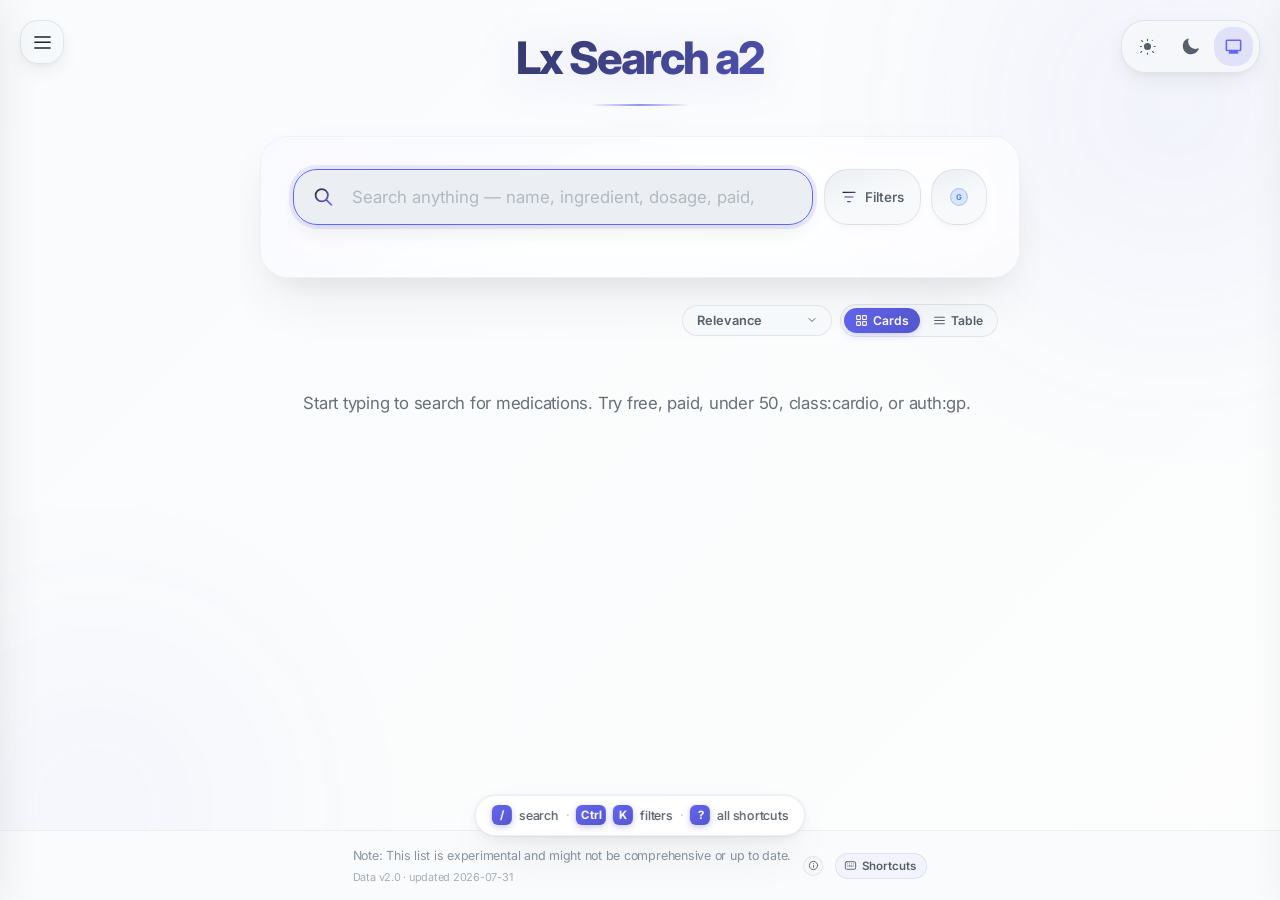
==== index.html @ ec416318 "style: update title to lx search a2" ====
<!DOCTYPE html>
<html lang="en">
<head>
    <meta charset="UTF-8">
    <meta name="viewport" content="width=device-width, initial-scale=1.0">
    <meta name="description" content="Formulary lookup: check coverage, price, prescribing authority, and covered equivalents for any medication.">
    <link rel="icon" type="image/x-icon" href="favicon.ico">
    <link rel="manifest" href="manifest.json">
    <meta name="theme-color" content="#0d1117" media="(prefers-color-scheme: dark)">
    <meta name="theme-color" content="#fafbfc" media="(prefers-color-scheme: light)">
    <meta name="mobile-web-app-capable" content="yes">
    <meta name="apple-mobile-web-app-capable" content="yes">
    <meta name="apple-mobile-web-app-status-bar-style" content="black-translucent">
    <meta name="apple-mobile-web-app-title" content="Lx Search">
    <link rel="apple-touch-icon" href="icon-192.png">
    <title>Lx Search</title>
    <link rel="preconnect" href="https://fonts.googleapis.com">
    <link rel="preconnect" href="https://fonts.gstatic.com" crossorigin>
    <link href="https://fonts.googleapis.com/css2?family=Inter:wght@300;400;500;600;700;800;900&display=swap" rel="stylesheet">
    <script>/**
 * Fuse.js v6.6.2 - Lightweight fuzzy-search (http://fusejs.io)
 *
 * Copyright (c) 2022 Kiro Risk (http://kiro.me)
 * All Rights Reserved. Apache Software License 2.0
 *
 * http://www.apache.org/licenses/LICENSE-2.0
 */
var e,t;e=this,t=function(){"use strict";function e(e,t){var n=Object.keys(e);if(Object.getOwnPropertySymbols){var r=Object.getOwnPropertySymbols(e);t&&(r=r.filter((function(t){return Object.getOwnPropertyDescriptor(e,t).enumerable}))),n.push.apply(n,r)}return n}function t(t){for(var n=1;n<arguments.length;n++){var r=null!=arguments[n]?arguments[n]:{};n%2?e(Object(r),!0).forEach((function(e){c(t,e,r[e])})):Object.getOwnPropertyDescriptors?Object.defineProperties(t,Object.getOwnPropertyDescriptors(r)):e(Object(r)).forEach((function(e){Object.defineProperty(t,e,Object.getOwnPropertyDescriptor(r,e))}))}return t}function n(e){return n="function"==typeof Symbol&&"symbol"==typeof Symbol.iterator?function(e){return typeof e}:function(e){return e&&"function"==typeof Symbol&&e.constructor===Symbol&&e!==Symbol.prototype?"symbol":typeof e},n(e)}function r(e,t){if(!(e instanceof t))throw new TypeError("Cannot call a class as a function")}function i(e,t){for(var n=0;n<t.length;n++){var r=t[n];r.enumerable=r.enumerable||!1,r.configurable=!0,"value"in r&&(r.writable=!0),Object.defineProperty(e,r.key,r)}}function o(e,t,n){return t&&i(e.prototype,t),n&&i(e,n),Object.defineProperty(e,"prototype",{writable:!1}),e}function c(e,t,n){return t in e?Object.defineProperty(e,t,{value:n,enumerable:!0,configurable:!0,writable:!0}):e[t]=n,e}function a(e,t){if("function"!=typeof t&&null!==t)throw new TypeError("Super expression must either be null or a function");Object.defineProperty(e,"prototype",{value:Object.create(t&&t.prototype,{constructor:{value:e,writable:!0,configurable:!0}}),writable:!1}),t&&u(e,t)}function s(e){return s=Object.setPrototypeOf?Object.getPrototypeOf:function(e){return e.__proto__||Object.getPrototypeOf(e)},s(e)}function u(e,t){return u=Object.setPrototypeOf||function(e,t){return e.__proto__=t,e},u(e,t)}function h(e,t){if(t&&("object"==typeof t||"function"==typeof t))return t;if(void 0!==t)throw new TypeError("Derived constructors may only return object or undefined");return function(e){if(void 0===e)throw new ReferenceError("this hasn't been initialised - super() hasn't been called");return e}(e)}function l(e){var t=function(){if("undefined"==typeof Reflect||!Reflect.construct)return!1;if(Reflect.construct.sham)return!1;if("function"==typeof Proxy)return!0;try{return Boolean.prototype.valueOf.call(Reflect.construct(Boolean,[],(function(){}))),!0}catch(e){return!1}}();return function(){var n,r=s(e);if(t){var i=s(this).constructor;n=Reflect.construct(r,arguments,i)}else n=r.apply(this,arguments);return h(this,n)}}function f(e){return function(e){if(Array.isArray(e))return d(e)}(e)||function(e){if("undefined"!=typeof Symbol&&null!=e[Symbol.iterator]||null!=e["@@iterator"])return Array.from(e)}(e)||function(e,t){if(e){if("string"==typeof e)return d(e,t);var n=Object.prototype.toString.call(e).slice(8,-1);return"Object"===n&&e.constructor&&(n=e.constructor.name),"Map"===n||"Set"===n?Array.from(e):"Arguments"===n||/^(?:Ui|I)nt(?:8|16|32)(?:Clamped)?Array$/.test(n)?d(e,t):void 0}}(e)||function(){throw new TypeError("Invalid attempt to spread non-iterable instance.\nIn order to be iterable, non-array objects must have a [Symbol.iterator]() method.")}()}function d(e,t){(null==t||t>e.length)&&(t=e.length);for(var n=0,r=new Array(t);n<t;n++)r[n]=e[n];return r}function v(e){return Array.isArray?Array.isArray(e):"[object Array]"===b(e)}function g(e){return"string"==typeof e}function y(e){return"number"==typeof e}function p(e){return!0===e||!1===e||function(e){return m(e)&&null!==e}(e)&&"[object Boolean]"==b(e)}function m(e){return"object"===n(e)}function k(e){return null!=e}function M(e){return!e.trim().length}function b(e){return null==e?void 0===e?"[object Undefined]":"[object Null]":Object.prototype.toString.call(e)}var x=function(e){return"Invalid value for key ".concat(e)},w=function(e){return"Pattern length exceeds max of ".concat(e,".")},L=Object.prototype.hasOwnProperty,S=function(){function e(t){var n=this;r(this,e),this._keys=[],this._keyMap={};var i=0;t.forEach((function(e){var t=_(e);i+=t.weight,n._keys.push(t),n._keyMap[t.id]=t,i+=t.weight})),this._keys.forEach((function(e){e.weight/=i}))}return o(e,[{key:"get",value:function(e){return this._keyMap[e]}},{key:"keys",value:function(){return this._keys}},{key:"toJSON",value:function(){return JSON.stringify(this._keys)}}]),e}();function _(e){var t=null,n=null,r=null,i=1,o=null;if(g(e)||v(e))r=e,t=O(e),n=j(e);else{if(!L.call(e,"name"))throw new Error(function(e){return"Missing ".concat(e," property in key")}("name"));var c=e.name;if(r=c,L.call(e,"weight")&&(i=e.weight)<=0)throw new Error(function(e){return"Property 'weight' in key '".concat(e,"' must be a positive integer")}(c));t=O(c),n=j(c),o=e.getFn}return{path:t,id:n,weight:i,src:r,getFn:o}}function O(e){return v(e)?e:e.split(".")}function j(e){return v(e)?e.join("."):e}var A={useExtendedSearch:!1,getFn:function(e,t){var n=[],r=!1;return function e(t,i,o){if(k(t))if(i[o]){var c=t[i[o]];if(!k(c))return;if(o===i.length-1&&(g(c)||y(c)||p(c)))n.push(function(e){return null==e?"":function(e){if("string"==typeof e)return e;var t=e+"";return"0"==t&&1/e==-1/0?"-0":t}(e)}(c));else if(v(c)){r=!0;for(var a=0,s=c.length;a<s;a+=1)e(c[a],i,o+1)}else i.length&&e(c,i,o+1)}else n.push(t)}(e,g(t)?t.split("."):t,0),r?n:n[0]},ignoreLocation:!1,ignoreFieldNorm:!1,fieldNormWeight:1},I=t(t(t(t({},{isCaseSensitive:!1,includeScore:!1,keys:[],shouldSort:!0,sortFn:function(e,t){return e.score===t.score?e.idx<t.idx?-1:1:e.score<t.score?-1:1}}),{includeMatches:!1,findAllMatches:!1,minMatchCharLength:1}),{location:0,threshold:.6,distance:100}),A),C=/[^ ]+/g;function E(){var e=arguments.length>0&&void 0!==arguments[0]?arguments[0]:1,t=arguments.length>1&&void 0!==arguments[1]?arguments[1]:3,n=new Map,r=Math.pow(10,t);return{get:function(t){var i=t.match(C).length;if(n.has(i))return n.get(i);var o=1/Math.pow(i,.5*e),c=parseFloat(Math.round(o*r)/r);return n.set(i,c),c},clear:function(){n.clear()}}}var $=function(){function e(){var t=arguments.length>0&&void 0!==arguments[0]?arguments[0]:{},n=t.getFn,i=void 0===n?I.getFn:n,o=t.fieldNormWeight,c=void 0===o?I.fieldNormWeight:o;r(this,e),this.norm=E(c,3),this.getFn=i,this.isCreated=!1,this.setIndexRecords()}return o(e,[{key:"setSources",value:function(){var e=arguments.length>0&&void 0!==arguments[0]?arguments[0]:[];this.docs=e}},{key:"setIndexRecords",value:function(){var e=arguments.length>0&&void 0!==arguments[0]?arguments[0]:[];this.records=e}},{key:"setKeys",value:function(){var e=this,t=arguments.length>0&&void 0!==arguments[0]?arguments[0]:[];this.keys=t,this._keysMap={},t.forEach((function(t,n){e._keysMap[t.id]=n}))}},{key:"create",value:function(){var e=this;!this.isCreated&&this.docs.length&&(this.isCreated=!0,g(this.docs[0])?this.docs.forEach((function(t,n){e._addString(t,n)})):this.docs.forEach((function(t,n){e._addObject(t,n)})),this.norm.clear())}},{key:"add",value:function(e){var t=this.size();g(e)?this._addString(e,t):this._addObject(e,t)}},{key:"removeAt",value:function(e){this.records.splice(e,1);for(var t=e,n=this.size();t<n;t+=1)this.records[t].i-=1}},{key:"getValueForItemAtKeyId",value:function(e,t){return e[this._keysMap[t]]}},{key:"size",value:function(){return this.records.length}},{key:"_addString",value:function(e,t){if(k(e)&&!M(e)){var n={v:e,i:t,n:this.norm.get(e)};this.records.push(n)}}},{key:"_addObject",value:function(e,t){var n=this,r={i:t,$:{}};this.keys.forEach((function(t,i){var o=t.getFn?t.getFn(e):n.getFn(e,t.path);if(k(o))if(v(o))!function(){for(var e=[],t=[{nestedArrIndex:-1,value:o}];t.length;){var c=t.pop(),a=c.nestedArrIndex,s=c.value;if(k(s))if(g(s)&&!M(s)){var u={v:s,i:a,n:n.norm.get(s)};e.push(u)}else v(s)&&s.forEach((function(e,n){t.push({nestedArrIndex:n,value:e})}))}r.$[i]=e}();else if(g(o)&&!M(o)){var c={v:o,n:n.norm.get(o)};r.$[i]=c}})),this.records.push(r)}},{key:"toJSON",value:function(){return{keys:this.keys,records:this.records}}}]),e}();function F(e,t){var n=arguments.length>2&&void 0!==arguments[2]?arguments[2]:{},r=n.getFn,i=void 0===r?I.getFn:r,o=n.fieldNormWeight,c=void 0===o?I.fieldNormWeight:o,a=new $({getFn:i,fieldNormWeight:c});return a.setKeys(e.map(_)),a.setSources(t),a.create(),a}function R(e){var t=arguments.length>1&&void 0!==arguments[1]?arguments[1]:{},n=t.errors,r=void 0===n?0:n,i=t.currentLocation,o=void 0===i?0:i,c=t.expectedLocation,a=void 0===c?0:c,s=t.distance,u=void 0===s?I.distance:s,h=t.ignoreLocation,l=void 0===h?I.ignoreLocation:h,f=r/e.length;if(l)return f;var d=Math.abs(a-o);return u?f+d/u:d?1:f}function N(){for(var e=arguments.length>0&&void 0!==arguments[0]?arguments[0]:[],t=arguments.length>1&&void 0!==arguments[1]?arguments[1]:I.minMatchCharLength,n=[],r=-1,i=-1,o=0,c=e.length;o<c;o+=1){var a=e[o];a&&-1===r?r=o:a||-1===r||((i=o-1)-r+1>=t&&n.push([r,i]),r=-1)}return e[o-1]&&o-r>=t&&n.push([r,o-1]),n}var P=32;function W(e){for(var t={},n=0,r=e.length;n<r;n+=1){var i=e.charAt(n);t[i]=(t[i]||0)|1<<r-n-1}return t}var T=function(){function e(t){var n=this,i=arguments.length>1&&void 0!==arguments[1]?arguments[1]:{},o=i.location,c=void 0===o?I.location:o,a=i.threshold,s=void 0===a?I.threshold:a,u=i.distance,h=void 0===u?I.distance:u,l=i.includeMatches,f=void 0===l?I.includeMatches:l,d=i.findAllMatches,v=void 0===d?I.findAllMatches:d,g=i.minMatchCharLength,y=void 0===g?I.minMatchCharLength:g,p=i.isCaseSensitive,m=void 0===p?I.isCaseSensitive:p,k=i.ignoreLocation,M=void 0===k?I.ignoreLocation:k;if(r(this,e),this.options={location:c,threshold:s,distance:h,includeMatches:f,findAllMatches:v,minMatchCharLength:y,isCaseSensitive:m,ignoreLocation:M},this.pattern=m?t:t.toLowerCase(),this.chunks=[],this.pattern.length){var b=function(e,t){n.chunks.push({pattern:e,alphabet:W(e),startIndex:t})},x=this.pattern.length;if(x>P){for(var w=0,L=x%P,S=x-L;w<S;)b(this.pattern.substr(w,P),w),w+=P;if(L){var _=x-P;b(this.pattern.substr(_),_)}}else b(this.pattern,0)}}return o(e,[{key:"searchIn",value:function(e){var t=this.options,n=t.isCaseSensitive,r=t.includeMatches;if(n||(e=e.toLowerCase()),this.pattern===e){var i={isMatch:!0,score:0};return r&&(i.indices=[[0,e.length-1]]),i}var o=this.options,c=o.location,a=o.distance,s=o.threshold,u=o.findAllMatches,h=o.minMatchCharLength,l=o.ignoreLocation,d=[],v=0,g=!1;this.chunks.forEach((function(t){var n=t.pattern,i=t.alphabet,o=t.startIndex,y=function(e,t,n){var r=arguments.length>3&&void 0!==arguments[3]?arguments[3]:{},i=r.location,o=void 0===i?I.location:i,c=r.distance,a=void 0===c?I.distance:c,s=r.threshold,u=void 0===s?I.threshold:s,h=r.findAllMatches,l=void 0===h?I.findAllMatches:h,f=r.minMatchCharLength,d=void 0===f?I.minMatchCharLength:f,v=r.includeMatches,g=void 0===v?I.includeMatches:v,y=r.ignoreLocation,p=void 0===y?I.ignoreLocation:y;if(t.length>P)throw new Error(w(P));for(var m,k=t.length,M=e.length,b=Math.max(0,Math.min(o,M)),x=u,L=b,S=d>1||g,_=S?Array(M):[];(m=e.indexOf(t,L))>-1;){var O=R(t,{currentLocation:m,expectedLocation:b,distance:a,ignoreLocation:p});if(x=Math.min(O,x),L=m+k,S)for(var j=0;j<k;)_[m+j]=1,j+=1}L=-1;for(var A=[],C=1,E=k+M,$=1<<k-1,F=0;F<k;F+=1){for(var W=0,T=E;W<T;)R(t,{errors:F,currentLocation:b+T,expectedLocation:b,distance:a,ignoreLocation:p})<=x?W=T:E=T,T=Math.floor((E-W)/2+W);E=T;var z=Math.max(1,b-T+1),D=l?M:Math.min(b+T,M)+k,K=Array(D+2);K[D+1]=(1<<F)-1;for(var q=D;q>=z;q-=1){var B=q-1,J=n[e.charAt(B)];if(S&&(_[B]=+!!J),K[q]=(K[q+1]<<1|1)&J,F&&(K[q]|=(A[q+1]|A[q])<<1|1|A[q+1]),K[q]&$&&(C=R(t,{errors:F,currentLocation:B,expectedLocation:b,distance:a,ignoreLocation:p}))<=x){if(x=C,(L=B)<=b)break;z=Math.max(1,2*b-L)}}if(R(t,{errors:F+1,currentLocation:b,expectedLocation:b,distance:a,ignoreLocation:p})>x)break;A=K}var U={isMatch:L>=0,score:Math.max(.001,C)};if(S){var V=N(_,d);V.length?g&&(U.indices=V):U.isMatch=!1}return U}(e,n,i,{location:c+o,distance:a,threshold:s,findAllMatches:u,minMatchCharLength:h,includeMatches:r,ignoreLocation:l}),p=y.isMatch,m=y.score,k=y.indices;p&&(g=!0),v+=m,p&&k&&(d=[].concat(f(d),f(k)))}));var y={isMatch:g,score:g?v/this.chunks.length:1};return g&&r&&(y.indices=d),y}}]),e}(),z=function(){function e(t){r(this,e),this.pattern=t}return o(e,[{key:"search",value:function(){}}],[{key:"isMultiMatch",value:function(e){return D(e,this.multiRegex)}},{key:"isSingleMatch",value:function(e){return D(e,this.singleRegex)}}]),e}();function D(e,t){var n=e.match(t);return n?n[1]:null}var K=function(e){a(n,e);var t=l(n);function n(e){return r(this,n),t.call(this,e)}return o(n,[{key:"search",value:function(e){var t=e===this.pattern;return{isMatch:t,score:t?0:1,indices:[0,this.pattern.length-1]}}}],[{key:"type",get:function(){return"exact"}},{key:"multiRegex",get:function(){return/^="(.*)"$/}},{key:"singleRegex",get:function(){return/^=(.*)$/}}]),n}(z),q=function(e){a(n,e);var t=l(n);function n(e){return r(this,n),t.call(this,e)}return o(n,[{key:"search",value:function(e){var t=-1===e.indexOf(this.pattern);return{isMatch:t,score:t?0:1,indices:[0,e.length-1]}}}],[{key:"type",get:function(){return"inverse-exact"}},{key:"multiRegex",get:function(){return/^!"(.*)"$/}},{key:"singleRegex",get:function(){return/^!(.*)$/}}]),n}(z),B=function(e){a(n,e);var t=l(n);function n(e){return r(this,n),t.call(this,e)}return o(n,[{key:"search",value:function(e){var t=e.startsWith(this.pattern);return{isMatch:t,score:t?0:1,indices:[0,this.pattern.length-1]}}}],[{key:"type",get:function(){return"prefix-exact"}},{key:"multiRegex",get:function(){return/^\^"(.*)"$/}},{key:"singleRegex",get:function(){return/^\^(.*)$/}}]),n}(z),J=function(e){a(n,e);var t=l(n);function n(e){return r(this,n),t.call(this,e)}return o(n,[{key:"search",value:function(e){var t=!e.startsWith(this.pattern);return{isMatch:t,score:t?0:1,indices:[0,e.length-1]}}}],[{key:"type",get:function(){return"inverse-prefix-exact"}},{key:"multiRegex",get:function(){return/^!\^"(.*)"$/}},{key:"singleRegex",get:function(){return/^!\^(.*)$/}}]),n}(z),U=function(e){a(n,e);var t=l(n);function n(e){return r(this,n),t.call(this,e)}return o(n,[{key:"search",value:function(e){var t=e.endsWith(this.pattern);return{isMatch:t,score:t?0:1,indices:[e.length-this.pattern.length,e.length-1]}}}],[{key:"type",get:function(){return"suffix-exact"}},{key:"multiRegex",get:function(){return/^"(.*)"\$$/}},{key:"singleRegex",get:function(){return/^(.*)\$$/}}]),n}(z),V=function(e){a(n,e);var t=l(n);function n(e){return r(this,n),t.call(this,e)}return o(n,[{key:"search",value:function(e){var t=!e.endsWith(this.pattern);return{isMatch:t,score:t?0:1,indices:[0,e.length-1]}}}],[{key:"type",get:function(){return"inverse-suffix-exact"}},{key:"multiRegex",get:function(){return/^!"(.*)"\$$/}},{key:"singleRegex",get:function(){return/^!(.*)\$$/}}]),n}(z),G=function(e){a(n,e);var t=l(n);function n(e){var i,o=arguments.length>1&&void 0!==arguments[1]?arguments[1]:{},c=o.location,a=void 0===c?I.location:c,s=o.threshold,u=void 0===s?I.threshold:s,h=o.distance,l=void 0===h?I.distance:h,f=o.includeMatches,d=void 0===f?I.includeMatches:f,v=o.findAllMatches,g=void 0===v?I.findAllMatches:v,y=o.minMatchCharLength,p=void 0===y?I.minMatchCharLength:y,m=o.isCaseSensitive,k=void 0===m?I.isCaseSensitive:m,M=o.ignoreLocation,b=void 0===M?I.ignoreLocation:M;return r(this,n),(i=t.call(this,e))._bitapSearch=new T(e,{location:a,threshold:u,distance:l,includeMatches:d,findAllMatches:g,minMatchCharLength:p,isCaseSensitive:k,ignoreLocation:b}),i}return o(n,[{key:"search",value:function(e){return this._bitapSearch.searchIn(e)}}],[{key:"type",get:function(){return"fuzzy"}},{key:"multiRegex",get:function(){return/^"(.*)"$/}},{key:"singleRegex",get:function(){return/^(.*)$/}}]),n}(z),H=function(e){a(n,e);var t=l(n);function n(e){return r(this,n),t.call(this,e)}return o(n,[{key:"search",value:function(e){for(var t,n=0,r=[],i=this.pattern.length;(t=e.indexOf(this.pattern,n))>-1;)n=t+i,r.push([t,n-1]);var o=!!r.length;return{isMatch:o,score:o?0:1,indices:r}}}],[{key:"type",get:function(){return"include"}},{key:"multiRegex",get:function(){return/^'"(.*)"$/}},{key:"singleRegex",get:function(){return/^'(.*)$/}}]),n}(z),Q=[K,H,B,J,V,U,q,G],X=Q.length,Y=/ +(?=(?:[^\"]*\"[^\"]*\")*[^\"]*$)/;function Z(e){var t=arguments.length>1&&void 0!==arguments[1]?arguments[1]:{};return e.split("|").map((function(e){for(var n=e.trim().split(Y).filter((function(e){return e&&!!e.trim()})),r=[],i=0,o=n.length;i<o;i+=1){for(var c=n[i],a=!1,s=-1;!a&&++s<X;){var u=Q[s],h=u.isMultiMatch(c);h&&(r.push(new u(h,t)),a=!0)}if(!a)for(s=-1;++s<X;){var l=Q[s],f=l.isSingleMatch(c);if(f){r.push(new l(f,t));break}}}return r}))}var ee=new Set([G.type,H.type]),te=function(){function e(t){var n=arguments.length>1&&void 0!==arguments[1]?arguments[1]:{},i=n.isCaseSensitive,o=void 0===i?I.isCaseSensitive:i,c=n.includeMatches,a=void 0===c?I.includeMatches:c,s=n.minMatchCharLength,u=void 0===s?I.minMatchCharLength:s,h=n.ignoreLocation,l=void 0===h?I.ignoreLocation:h,f=n.findAllMatches,d=void 0===f?I.findAllMatches:f,v=n.location,g=void 0===v?I.location:v,y=n.threshold,p=void 0===y?I.threshold:y,m=n.distance,k=void 0===m?I.distance:m;r(this,e),this.query=null,this.options={isCaseSensitive:o,includeMatches:a,minMatchCharLength:u,findAllMatches:d,ignoreLocation:l,location:g,threshold:p,distance:k},this.pattern=o?t:t.toLowerCase(),this.query=Z(this.pattern,this.options)}return o(e,[{key:"searchIn",value:function(e){var t=this.query;if(!t)return{isMatch:!1,score:1};var n=this.options,r=n.includeMatches;e=n.isCaseSensitive?e:e.toLowerCase();for(var i=0,o=[],c=0,a=0,s=t.length;a<s;a+=1){var u=t[a];o.length=0,i=0;for(var h=0,l=u.length;h<l;h+=1){var d=u[h],v=d.search(e),g=v.isMatch,y=v.indices,p=v.score;if(!g){c=0,i=0,o.length=0;break}if(i+=1,c+=p,r){var m=d.constructor.type;ee.has(m)?o=[].concat(f(o),f(y)):o.push(y)}}if(i){var k={isMatch:!0,score:c/i};return r&&(k.indices=o),k}}return{isMatch:!1,score:1}}}],[{key:"condition",value:function(e,t){return t.useExtendedSearch}}]),e}(),ne=[];function re(e,t){for(var n=0,r=ne.length;n<r;n+=1){var i=ne[n];if(i.condition(e,t))return new i(e,t)}return new T(e,t)}var ie="$and",oe="$or",ce="$path",ae="$val",se=function(e){return!(!e[ie]&&!e[oe])},ue=function(e){return!!e[ce]},he=function(e){return!v(e)&&m(e)&&!se(e)},le=function(e){return c({},ie,Object.keys(e).map((function(t){return c({},t,e[t])})))};function fe(e,t){var n=t.ignoreFieldNorm,r=void 0===n?I.ignoreFieldNorm:n;e.forEach((function(e){var t=1;e.matches.forEach((function(e){var n=e.key,i=e.norm,o=e.score,c=n?n.weight:null;t*=Math.pow(0===o&&c?Number.EPSILON:o,(c||1)*(r?1:i))})),e.score=t}))}function de(e,t){var n=e.matches;t.matches=[],k(n)&&n.forEach((function(e){if(k(e.indices)&&e.indices.length){var n={indices:e.indices,value:e.value};e.key&&(n.key=e.key.src),e.idx>-1&&(n.refIndex=e.idx),t.matches.push(n)}}))}function ve(e,t){t.score=e.score}function ge(e,t){var n=arguments.length>2&&void 0!==arguments[2]?arguments[2]:{},r=n.includeMatches,i=void 0===r?I.includeMatches:r,o=n.includeScore,c=void 0===o?I.includeScore:o,a=[];return i&&a.push(de),c&&a.push(ve),e.map((function(e){var n=e.idx,r={item:t[n],refIndex:n};return a.length&&a.forEach((function(t){t(e,r)})),r}))}var ye=function(){function e(n){var i=arguments.length>1&&void 0!==arguments[1]?arguments[1]:{},o=arguments.length>2?arguments[2]:void 0;r(this,e),this.options=t(t({},I),i),this.options.useExtendedSearch,this._keyStore=new S(this.options.keys),this.setCollection(n,o)}return o(e,[{key:"setCollection",value:function(e,t){if(this._docs=e,t&&!(t instanceof $))throw new Error("Incorrect 'index' type");this._myIndex=t||F(this.options.keys,this._docs,{getFn:this.options.getFn,fieldNormWeight:this.options.fieldNormWeight})}},{key:"add",value:function(e){k(e)&&(this._docs.push(e),this._myIndex.add(e))}},{key:"remove",value:function(){for(var e=arguments.length>0&&void 0!==arguments[0]?arguments[0]:function(){return!1},t=[],n=0,r=this._docs.length;n<r;n+=1){var i=this._docs[n];e(i,n)&&(this.removeAt(n),n-=1,r-=1,t.push(i))}return t}},{key:"removeAt",value:function(e){this._docs.splice(e,1),this._myIndex.removeAt(e)}},{key:"getIndex",value:function(){return this._myIndex}},{key:"search",value:function(e){var t=arguments.length>1&&void 0!==arguments[1]?arguments[1]:{},n=t.limit,r=void 0===n?-1:n,i=this.options,o=i.includeMatches,c=i.includeScore,a=i.shouldSort,s=i.sortFn,u=i.ignoreFieldNorm,h=g(e)?g(this._docs[0])?this._searchStringList(e):this._searchObjectList(e):this._searchLogical(e);return fe(h,{ignoreFieldNorm:u}),a&&h.sort(s),y(r)&&r>-1&&(h=h.slice(0,r)),ge(h,this._docs,{includeMatches:o,includeScore:c})}},{key:"_searchStringList",value:function(e){var t=re(e,this.options),n=this._myIndex.records,r=[];return n.forEach((function(e){var n=e.v,i=e.i,o=e.n;if(k(n)){var c=t.searchIn(n),a=c.isMatch,s=c.score,u=c.indices;a&&r.push({item:n,idx:i,matches:[{score:s,value:n,norm:o,indices:u}]})}})),r}},{key:"_searchLogical",value:function(e){var t=this,n=function(e,t){var n=(arguments.length>2&&void 0!==arguments[2]?arguments[2]:{}).auto,r=void 0===n||n,i=function e(n){var i=Object.keys(n),o=ue(n);if(!o&&i.length>1&&!se(n))return e(le(n));if(he(n)){var c=o?n[ce]:i[0],a=o?n[ae]:n[c];if(!g(a))throw new Error(x(c));var s={keyId:j(c),pattern:a};return r&&(s.searcher=re(a,t)),s}var u={children:[],operator:i[0]};return i.forEach((function(t){var r=n[t];v(r)&&r.forEach((function(t){u.children.push(e(t))}))})),u};return se(e)||(e=le(e)),i(e)}(e,this.options),r=function e(n,r,i){if(!n.children){var o=n.keyId,c=n.searcher,a=t._findMatches({key:t._keyStore.get(o),value:t._myIndex.getValueForItemAtKeyId(r,o),searcher:c});return a&&a.length?[{idx:i,item:r,matches:a}]:[]}for(var s=[],u=0,h=n.children.length;u<h;u+=1){var l=e(n.children[u],r,i);if(l.length)s.push.apply(s,f(l));else if(n.operator===ie)return[]}return s},i=this._myIndex.records,o={},c=[];return i.forEach((function(e){var t=e.$,i=e.i;if(k(t)){var a=r(n,t,i);a.length&&(o[i]||(o[i]={idx:i,item:t,matches:[]},c.push(o[i])),a.forEach((function(e){var t,n=e.matches;(t=o[i].matches).push.apply(t,f(n))})))}})),c}},{key:"_searchObjectList",value:function(e){var t=this,n=re(e,this.options),r=this._myIndex,i=r.keys,o=r.records,c=[];return o.forEach((function(e){var r=e.$,o=e.i;if(k(r)){var a=[];i.forEach((function(e,i){a.push.apply(a,f(t._findMatches({key:e,value:r[i],searcher:n})))})),a.length&&c.push({idx:o,item:r,matches:a})}})),c}},{key:"_findMatches",value:function(e){var t=e.key,n=e.value,r=e.searcher;if(!k(n))return[];var i=[];if(v(n))n.forEach((function(e){var n=e.v,o=e.i,c=e.n;if(k(n)){var a=r.searchIn(n),s=a.isMatch,u=a.score,h=a.indices;s&&i.push({score:u,key:t,value:n,idx:o,norm:c,indices:h})}}));else{var o=n.v,c=n.n,a=r.searchIn(o),s=a.isMatch,u=a.score,h=a.indices;s&&i.push({score:u,key:t,value:o,norm:c,indices:h})}return i}}]),e}();return ye.version="6.6.2",ye.createIndex=F,ye.parseIndex=function(e){var t=arguments.length>1&&void 0!==arguments[1]?arguments[1]:{},n=t.getFn,r=void 0===n?I.getFn:n,i=t.fieldNormWeight,o=void 0===i?I.fieldNormWeight:i,c=e.keys,a=e.records,s=new $({getFn:r,fieldNormWeight:o});return s.setKeys(c),s.setIndexRecords(a),s},ye.config=I,function(){ne.push.apply(ne,arguments)}(te),ye},"object"==typeof exports&&"undefined"!=typeof module?module.exports=t():"function"==typeof define&&define.amd?define(t):(e="undefined"!=typeof globalThis?globalThis:e||self).Fuse=t();</script>
    <style>
        :root {
            --font-primary: 'Inter', -apple-system, BlinkMacSystemFont, 'Segoe UI', Roboto, Oxygen, Ubuntu, Cantarell, 'Open Sans', 'Helvetica Neue', sans-serif;
            --border-radius-xl: 28px;
            --border-radius-lg: 24px;
            --border-radius-md: 18px;
            --border-radius-sm: 14px;
            
            --transition-speed-fast: 0.15s;
            --transition-speed-normal: 0.25s;
            --transition-speed-slow: 0.35s;
            --transition-easing: cubic-bezier(0.4, 0, 0.2, 1);
            --transition-easing-spring: cubic-bezier(0.34, 1.56, 0.64, 1);
            --transition-easing-smooth: cubic-bezier(0.25, 0.46, 0.45, 0.94);
            
            --glass-blur-main: 16px;
            --glass-blur-interactive: 12px;
            --glass-blur-card: 12px;
            --glass-saturation: 1.1;

            --dark-bg-gradient-start: #010409;
            --dark-bg-gradient-mid: #0d1117;
            --dark-bg-gradient-end: #010409;
            --dark-text-primary: #f0f6fc;
            --dark-text-secondary: #8b949e;
            --dark-text-placeholder: #6e7681;
            --dark-text-on-accent: #ffffff;
            --dark-accent-color: #a78bfa;
            --dark-accent-color-rgb: 167, 139, 250;
            --dark-accent-secondary: #c4b5fd;
            --dark-glass-bg-main: rgba(13, 17, 23, 0.72);
            --dark-glass-border-main: rgba(240, 246, 252, 0.08);
            --dark-glass-bg-interactive: rgba(22, 27, 34, 0.75);
            --dark-glass-bg-interactive-hover: rgba(33, 38, 45, 0.88);
            --dark-glass-border-interactive: rgba(240, 246, 252, 0.12);
            --dark-glass-bg-card: rgba(22, 27, 34, 0.78);
            --dark-glass-bg-card-hover: rgba(33, 38, 45, 0.92);
            --dark-glass-border-card: rgba(240, 246, 252, 0.08);
            --dark-tag-paid-bg: rgba(250, 204, 21, 0.1);
            --dark-tag-paid-border: rgba(250, 204, 21, 0.22);
            --dark-tag-paid-text: #fde68a;
            --dark-tag-free-bg: rgba(52, 211, 153, 0.1);
            --dark-tag-free-border: rgba(52, 211, 153, 0.22);
            --dark-tag-free-text: #6ee7b7;
            --dark-shadow-color-soft: rgba(0, 0, 0, 0.35);
            --dark-shadow-color-medium: rgba(0, 0, 0, 0.45);
            --dark-shadow-color-strong: rgba(0, 0, 0, 0.55);
            --dark-scrollbar-thumb: rgba(167, 139, 250, 0.35);
            --dark-scrollbar-track: rgba(167, 139, 250, 0.04);
            --dark-select-option-bg: rgba(13, 17, 23, 0.98);
            --dark-price-text-color: #fcd34d;
            --dark-price-bg-color: rgba(252, 211, 77, 0.1);
            --dark-panel-bg: #0d1117;
            --dark-panel-border: rgba(240, 246, 252, 0.08);
            --dark-disclaimer-bg: rgba(1, 4, 9, 0.92);
            --dark-side-panel-overlay-bg: rgba(0, 0, 0, 0.72);
            --dark-custom-confirm-overlay-bg: rgba(0, 0, 0, 0.78);
            --dark-search-loading-indicator-bg: rgba(13, 17, 23, 0.92);
            --dark-tooltip-bg: #21262d;
            --dark-tooltip-text: #f0f6fc;

            --light-bg-gradient-start: #fafbfc;
            --light-bg-gradient-mid: #ffffff;
            --light-bg-gradient-end: #f6f8fa;
            --light-text-primary: #1f2328;
            --light-text-secondary: #57606a;
            --light-text-placeholder: #8b949e;
            --light-text-on-accent: #ffffff;
            --light-accent-color: #6366f1;
            --light-accent-color-rgb: 99, 102, 241;
            --light-glass-bg-main: rgba(255, 255, 255, 0.78);
            --light-glass-border-main: rgba(0, 0, 0, 0.05);
            --light-glass-bg-interactive: rgba(246, 248, 250, 0.82);
            --light-glass-bg-interactive-hover: rgba(234, 238, 242, 0.92);
            --light-glass-border-interactive: rgba(0, 0, 0, 0.08);
            --light-glass-bg-card: rgba(255, 255, 255, 0.92);
            --light-glass-bg-card-hover: rgba(246, 248, 250, 0.98);
            --light-glass-border-card: rgba(0, 0, 0, 0.06);
            --light-tag-paid-bg: rgba(245, 158, 11, 0.12);
            --light-tag-paid-border: rgba(245, 158, 11, 0.22);
            --light-tag-paid-text: #b45309;
            --light-tag-free-bg: rgba(16, 185, 129, 0.1);
            --light-tag-free-border: rgba(16, 185, 129, 0.2);
            --light-tag-free-text: #047857;
            --light-shadow-color-soft: rgba(31, 35, 40, 0.06);
            --light-shadow-color-medium: rgba(31, 35, 40, 0.1);
            --light-shadow-color-strong: rgba(31, 35, 40, 0.14);
            --light-scrollbar-thumb: rgba(99, 102, 241, 0.4);
            --light-scrollbar-track: rgba(99, 102, 241, 0.05);
            --light-select-option-bg: #ffffff;
            --light-select-option-text: #1f2328;
            --light-price-text-color: #b45309;
            --light-price-bg-color: rgba(245, 158, 11, 0.08);
            --light-panel-bg: #ffffff;
            --light-panel-border: rgba(0, 0, 0, 0.06);
            --light-disclaimer-bg: rgba(250, 251, 252, 0.92);
            --light-side-panel-overlay-bg: rgba(31, 35, 40, 0.32);
            --light-custom-confirm-overlay-bg: rgba(246, 248, 250, 0.72);
            --light-search-loading-indicator-bg: rgba(255, 255, 255, 0.88);
            --light-tooltip-bg: #24292f;
            --light-tooltip-text: #ffffff;

            --bg-gradient-start: var(--dark-bg-gradient-start);
            --bg-gradient-mid: var(--dark-bg-gradient-mid);
            --bg-gradient-end: var(--dark-bg-gradient-end);
            --text-primary: var(--dark-text-primary);
            --text-secondary: var(--dark-text-secondary);
            --text-placeholder: var(--dark-text-placeholder);
            --text-on-accent: var(--dark-text-on-accent);
            --accent-color: var(--dark-accent-color);
            --accent-color-rgb: var(--dark-accent-color-rgb);
            --glass-bg-main: var(--dark-glass-bg-main);
            --glass-border-main: var(--dark-glass-border-main);
            --glass-bg-interactive: var(--dark-glass-bg-interactive);
            --glass-bg-interactive-hover: var(--dark-glass-bg-interactive-hover);
            --glass-border-interactive: var(--dark-glass-border-interactive);
            --glass-border-interactive-focus: var(--dark-accent-color);
            --glass-bg-card: var(--dark-glass-bg-card);
            --glass-bg-card-hover: var(--dark-glass-bg-card-hover);
            --glass-border-card: var(--dark-glass-border-card);
            --tag-paid-bg: var(--dark-tag-paid-bg);
            --tag-paid-border: var(--dark-tag-paid-border);
            --tag-paid-text: var(--dark-tag-paid-text);
            --tag-free-bg: var(--dark-tag-free-bg);
            --tag-free-border: var(--dark-tag-free-border);
            --tag-free-text: var(--dark-tag-free-text);
            --shadow-color-soft: var(--dark-shadow-color-soft);
            --shadow-color-medium: var(--dark-shadow-color-medium);
            --shadow-color-strong: var(--dark-shadow-color-strong);
            --scrollbar-thumb: var(--dark-scrollbar-thumb);
            --scrollbar-track: var(--dark-scrollbar-track);
            --select-option-bg: var(--dark-select-option-bg);
            --select-option-text: var(--dark-text-primary);
            --price-text-color: var(--dark-price-text-color);
            --price-bg-color: var(--dark-price-bg-color);
            --panel-bg: var(--dark-panel-bg);
            --panel-border: var(--dark-panel-border);
            --confirm-bg: var(--dark-bg-gradient-mid);
            --disclaimer-bg: var(--dark-disclaimer-bg);
            --side-panel-overlay-bg: var(--dark-side-panel-overlay-bg);
            --custom-confirm-overlay-bg: var(--dark-custom-confirm-overlay-bg);
            --search-loading-indicator-bg: var(--dark-search-loading-indicator-bg);
            --tooltip-bg: var(--dark-tooltip-bg);
            --tooltip-text: var(--dark-tooltip-text);

            --accent-bg-subtle: rgba(var(--accent-color-rgb), 0.06);
            --accent-bg-active: rgba(var(--accent-color-rgb), 0.15);
            --main-search-card-before-bg: linear-gradient(135deg, rgba(var(--accent-color-rgb), 0.06) 0%, transparent 40%, rgba(var(--accent-color-rgb), 0.03) 100%);
            --result-item-before-bg: linear-gradient(135deg, rgba(var(--accent-color-rgb), 0.05) 0%, transparent 45%, rgba(var(--accent-color-rgb), 0.02) 100%);
            --shadow-primary: 0 12px 40px rgba(var(--accent-color-rgb), 0.12);
        }

        @media (prefers-color-scheme: light) {
            :root:not([data-theme="dark"]) {
                --bg-gradient-start: var(--light-bg-gradient-start);
                --bg-gradient-mid: var(--light-bg-gradient-mid);
                --bg-gradient-end: var(--light-bg-gradient-end);
                --text-primary: var(--light-text-primary);
                --text-secondary: var(--light-text-secondary);
                --text-placeholder: var(--light-text-placeholder);
                --text-on-accent: var(--light-text-on-accent);
                --accent-color: var(--light-accent-color);
                --accent-color-rgb: var(--light-accent-color-rgb);
                --glass-bg-main: var(--light-glass-bg-main);
                --glass-border-main: var(--light-glass-border-main);
                --glass-bg-interactive: var(--light-glass-bg-interactive);
                --glass-bg-interactive-hover: var(--light-glass-bg-interactive-hover);
                --glass-border-interactive: var(--light-glass-border-interactive);
                --glass-border-interactive-focus: var(--light-accent-color);
                --glass-bg-card: var(--light-glass-bg-card);
                --glass-bg-card-hover: var(--light-glass-bg-card-hover);
                --glass-border-card: var(--light-glass-border-card);
                --tag-paid-bg: var(--light-tag-paid-bg);
                --tag-paid-border: var(--light-tag-paid-border);
                --tag-paid-text: var(--light-tag-paid-text);
                --tag-free-bg: var(--light-tag-free-bg);
                --tag-free-border: var(--light-tag-free-border);
                --tag-free-text: var(--light-tag-free-text);
                --shadow-color-soft: var(--light-shadow-color-soft);
                --shadow-color-medium: var(--light-shadow-color-medium);
                --shadow-color-strong: var(--light-shadow-color-strong);
                --scrollbar-thumb: var(--light-scrollbar-thumb);
                --scrollbar-track: var(--light-scrollbar-track);
                --select-option-bg: var(--light-select-option-bg);
                --select-option-text: var(--light-text-primary);
                --price-text-color: var(--light-price-text-color);
                --price-bg-color: var(--light-price-bg-color);
                --panel-bg: var(--light-panel-bg);
                --panel-border: var(--light-panel-border);
                --confirm-bg: var(--light-bg-gradient-mid);
                --disclaimer-bg: var(--light-disclaimer-bg);
                --side-panel-overlay-bg: var(--light-side-panel-overlay-bg);
                --custom-confirm-overlay-bg: var(--light-custom-confirm-overlay-bg);
                --search-loading-indicator-bg: var(--light-search-loading-indicator-bg);
                --tooltip-bg: var(--light-tooltip-bg);
                --tooltip-text: var(--light-tooltip-text);

                --accent-bg-subtle: rgba(var(--light-accent-color-rgb), 0.07);
                --accent-bg-active: rgba(var(--light-accent-color-rgb), 0.14);
                --main-search-card-before-bg: linear-gradient(150deg, rgba(var(--light-accent-color-rgb), 0.03) 0%, transparent 50%, rgba(var(--light-accent-color-rgb), 0.01) 100%);
                --result-item-before-bg: linear-gradient(150deg, rgba(var(--light-accent-color-rgb), 0.02) 0%, transparent 50%, rgba(var(--light-accent-color-rgb), 0.005) 100%);
            }
        }

        html[data-theme="light"] {
            --bg-gradient-start: var(--light-bg-gradient-start);
            --bg-gradient-mid: var(--light-bg-gradient-mid);
            --bg-gradient-end: var(--light-bg-gradient-end);
            --text-primary: var(--light-text-primary);
            --text-secondary: var(--light-text-secondary);
            --text-placeholder: var(--light-text-placeholder);
            --text-on-accent: var(--light-text-on-accent);
            --accent-color: var(--light-accent-color);
            --accent-color-rgb: var(--light-accent-color-rgb);
            --glass-bg-main: var(--light-glass-bg-main);
            --glass-border-main: var(--light-glass-border-main);
            --glass-bg-interactive: var(--light-glass-bg-interactive);
            --glass-bg-interactive-hover: var(--light-glass-bg-interactive-hover);
            --glass-border-interactive: var(--light-glass-border-interactive);
            --glass-border-interactive-focus: var(--light-accent-color);
            --glass-bg-card: var(--light-glass-bg-card);
            --glass-bg-card-hover: var(--light-glass-bg-card-hover);
            --glass-border-card: var(--light-glass-border-card);
            --tag-paid-bg: var(--light-tag-paid-bg);
            --tag-paid-border: var(--light-tag-paid-border);
            --tag-paid-text: var(--light-tag-paid-text);
            --tag-free-bg: var(--light-tag-free-bg);
            --tag-free-border: var(--light-tag-free-border);
            --tag-free-text: var(--light-tag-free-text);
            --shadow-color-soft: var(--light-shadow-color-soft);
            --shadow-color-medium: var(--light-shadow-color-medium);
            --shadow-color-strong: var(--light-shadow-color-strong);
            --scrollbar-thumb: var(--light-scrollbar-thumb);
            --scrollbar-track: var(--light-scrollbar-track);
            --select-option-bg: var(--light-select-option-bg);
            --select-option-text: var(--light-text-primary);
            --price-text-color: var(--light-price-text-color);
            --price-bg-color: var(--light-price-bg-color);
            --panel-bg: var(--light-panel-bg);
            --panel-border: var(--light-panel-border);
            --confirm-bg: var(--light-bg-gradient-mid);
            --disclaimer-bg: var(--light-disclaimer-bg);
            --side-panel-overlay-bg: var(--light-side-panel-overlay-bg);
            --custom-confirm-overlay-bg: var(--light-custom-confirm-overlay-bg);
            --search-loading-indicator-bg: var(--light-search-loading-indicator-bg);
            --tooltip-bg: var(--light-tooltip-bg);
            --tooltip-text: var(--light-tooltip-text);

            --accent-bg-subtle: rgba(var(--light-accent-color-rgb), 0.07);
            --accent-bg-active: rgba(var(--light-accent-color-rgb), 0.14);
            --main-search-card-before-bg: linear-gradient(150deg, rgba(var(--light-accent-color-rgb), 0.03) 0%, transparent 50%, rgba(var(--light-accent-color-rgb), 0.01) 100%);
            --result-item-before-bg: linear-gradient(150deg, rgba(var(--light-accent-color-rgb), 0.02) 0%, transparent 50%, rgba(var(--light-accent-color-rgb), 0.005) 100%);
        }

        *,
        *::before,
        *::after {
            box-sizing: border-box;
            margin: 0;
            padding: 0;
            font-family: var(--font-primary);
            -webkit-font-smoothing: antialiased;
            -moz-osx-font-smoothing: grayscale;
        }

        html {
            scroll-behavior: smooth;
        }

        body {
            min-height: 100vh;
            background: linear-gradient(135deg, var(--bg-gradient-start), var(--bg-gradient-mid) 50%, var(--bg-gradient-end));
            background-size: 400% 400%;
            animation: gradientBG 30s ease-in-out infinite;
            color: var(--text-primary);
            line-height: 1.7;
            letter-spacing: -0.015em;
            font-size: 16px;
            padding-bottom: 4rem;
            transition: background var(--transition-speed-slow) var(--transition-easing), color var(--transition-speed-normal) var(--transition-easing);
            position: relative;
            overflow-x: hidden;
        }

        body::before,
        body::after {
            content: '';
            position: fixed;
            border-radius: 50%;
            filter: blur(100px);
            opacity: 0.35;
            pointer-events: none;
            z-index: -1;
            will-change: transform;
            transform: translateZ(0); 
        }

        body::before {
            width: 650px;
            height: 650px;
            background: radial-gradient(circle, rgba(var(--accent-color-rgb), 0.25) 0%, transparent 65%);
            top: -220px;
            right: -220px;
            animation: floatOrb1 28s ease-in-out infinite;
        }

        body::after {
            width: 550px;
            height: 550px;
            background: radial-gradient(circle, rgba(var(--accent-color-rgb), 0.18) 0%, transparent 65%);
            bottom: -180px;
            left: -180px;
            animation: floatOrb2 32s ease-in-out infinite;
        }

        @keyframes gradientBG {
            0%, 100% { background-position: 0% 50%; }
            25% { background-position: 50% 25%; }
            50% { background-position: 100% 50%; }
            75% { background-position: 50% 75%; }
        }

        @keyframes floatOrb1 {
            0%, 100% { transform: translate3d(0, 0, 0) scale(1); }
            20% { transform: translate3d(-40px, 60px, 0) scale(1.08); }
            40% { transform: translate3d(-80px, 30px, 0) scale(0.96); }
            60% { transform: translate3d(-60px, 90px, 0) scale(1.04); }
            80% { transform: translate3d(-20px, 50px, 0) scale(1.02); }
        }

        @keyframes floatOrb2 {
            0%, 100% { transform: translate3d(0, 0, 0) scale(1); }
            25% { transform: translate3d(60px, -50px, 0) scale(1.06); }
            50% { transform: translate3d(40px, -80px, 0) scale(0.94); }
            75% { transform: translate3d(70px, -40px, 0) scale(1.03); }
        }

        @keyframes inputFocusPulse {
            0%, 100% { box-shadow: 0 0 0 4px rgba(var(--accent-color-rgb), 0.12), 0 8px 24px -6px var(--shadow-color-medium), 0 3px 10px -3px var(--shadow-color-soft), inset 0 1px 0 rgba(255, 255, 255, 0.05); }
            50% { box-shadow: 0 0 0 6px rgba(var(--accent-color-rgb), 0.08), 0 10px 28px -6px var(--shadow-color-medium), 0 4px 12px -3px var(--shadow-color-soft), inset 0 1px 0 rgba(255, 255, 255, 0.05); }
        }

        .theme-switcher {
            position: fixed;
            top: 1.25rem;
            right: 1.25rem;
            z-index: 1010;
            display: flex;
            gap: 0.4rem;
            background-color: var(--glass-bg-interactive);
            backdrop-filter: blur(var(--glass-blur-interactive)) saturate(var(--glass-saturation));
            -webkit-backdrop-filter: blur(var(--glass-blur-interactive)) saturate(var(--glass-saturation));
            padding: 0.45rem;
            border-radius: var(--border-radius-lg);
            border: 1px solid var(--glass-border-interactive);
            box-shadow: 0 8px 24px -6px var(--shadow-color-medium), 0 2px 8px -2px var(--shadow-color-soft), inset 0 1px 0 rgba(255, 255, 255, 0.04);
            transition: background-color var(--transition-speed-normal) var(--transition-easing), border-color var(--transition-speed-normal) var(--transition-easing), box-shadow var(--transition-speed-normal) var(--transition-easing), transform var(--transition-speed-fast) var(--transition-easing-spring);

            &:hover {
                box-shadow: 0 12px 32px -6px var(--shadow-color-medium), 0 4px 12px -2px var(--shadow-color-soft), inset 0 1px 0 rgba(255, 255, 255, 0.06);
            }

            & button {
                background: transparent;
                border: none;
                color: var(--text-secondary);
                padding: 0.55rem;
                border-radius: calc(var(--border-radius-md) - 2px);
                cursor: pointer;
                display: flex;
                align-items: center;
                justify-content: center;
                transition: background-color var(--transition-speed-fast) var(--transition-easing), color var(--transition-speed-fast) var(--transition-easing), transform var(--transition-speed-fast) var(--transition-easing-spring);

                &:hover {
                    color: var(--text-primary);
                    background-color: var(--accent-bg-subtle);
                    transform: scale(1.08);
                }

                &.active {
                    color: var(--accent-color);
                    background-color: var(--accent-bg-active);
                    box-shadow: 0 0 0 1px rgba(var(--accent-color-rgb), 0.15);
                }

                & svg {
                    width: 19px;
                    height: 19px;
                    fill: currentColor;
                    transition: transform var(--transition-speed-fast) var(--transition-easing-spring);
                }

                &:hover svg {
                    transform: rotate(12deg);
                }
            }
        }

        .search-hub-container {
            width: 100%;
            max-width: 800px;
            margin-inline: auto;
            display: flex;
            flex-direction: column;
            gap: 1.25rem;
            min-height: calc(100vh - 4rem);
            padding: 1.25rem;
            position: relative;
            overflow: auto;
        }

        .title {
            text-align: center;
            font-size: 2.8rem;
            font-weight: 800;
            letter-spacing: -0.045em;
            margin-bottom: 1.25rem;
            flex-shrink: 0;
            position: relative;
            isolation: isolate;
            background: linear-gradient(135deg, var(--text-primary) 0%, var(--accent-color) 100%);
            -webkit-background-clip: text;
            background-clip: text;
            -webkit-text-fill-color: transparent;
            text-wrap: balance;
            filter: drop-shadow(0 4px 20px rgba(var(--accent-color-rgb), 0.18));

            &::after {
                content: '';
                position: absolute;
                bottom: -10px;
                left: 50%;
                transform: translateX(-50%);
                width: 100px;
                height: 2px;
                background: linear-gradient(90deg, transparent 0%, var(--accent-color) 50%, transparent 100%);
                border-radius: 2px;
                opacity: 0.7;
            }
        }

        .main-search-card {
            background: var(--glass-bg-main);
            backdrop-filter: blur(var(--glass-blur-main)) saturate(var(--glass-saturation));
            -webkit-backdrop-filter: blur(var(--glass-blur-main)) saturate(var(--glass-saturation));
            border: 1px solid var(--glass-border-main);
            border-radius: var(--border-radius-xl);
            box-shadow: 0 25px 60px -15px var(--shadow-color-medium), 0 15px 30px -10px var(--shadow-color-soft), 0 0 0 1px rgba(255, 255, 255, 0.03), inset 0 1px 0 rgba(255, 255, 255, 0.04);
            padding: 2rem;
            transition: background var(--transition-speed-normal) var(--transition-easing), border-color var(--transition-speed-normal) var(--transition-easing), box-shadow var(--transition-speed-normal) var(--transition-easing);
            flex-shrink: 0;
            position: relative;
            max-height: min-content;
            display: flex;
            flex-direction: column;

            &::before {
                content: '';
                position: absolute;
                inset: 0;
                background: var(--main-search-card-before-bg);
                border-radius: inherit;
                pointer-events: none;
                z-index: 0;
                opacity: 0.9;
            }

            &::after {
                content: '';
                position: absolute;
                inset: 0;
                border-radius: inherit;
                pointer-events: none;
                z-index: 0;
                box-shadow: inset 0 0 60px rgba(var(--accent-color-rgb), 0.015);
            }
        }

        .search-input-wrapper {
            position: relative;
            width: 100%;
            z-index: 1;
            flex-shrink: 0;
            margin-bottom: 1.25rem;
        }

        .search-input {
            width: 100%;
            height: 56px;
            background: var(--glass-bg-interactive);
            backdrop-filter: blur(var(--glass-blur-interactive));
            -webkit-backdrop-filter: blur(var(--glass-blur-interactive));
            border: 1px solid var(--glass-border-interactive);
            border-radius: var(--border-radius-lg);
            padding-inline: 58px;
            font-size: 1.05rem;
            font-weight: 450;
            color: var(--text-primary);
            outline: none;
            transition: background-color var(--transition-speed-fast) var(--transition-easing), border-color var(--transition-speed-fast) var(--transition-easing), box-shadow var(--transition-speed-normal) var(--transition-easing);
            box-shadow: 0 6px 18px -6px var(--shadow-color-soft), 0 2px 6px -2px var(--shadow-color-soft), inset 0 1px 0 rgba(255, 255, 255, 0.03);

            &::placeholder {
                color: var(--text-placeholder);
                font-weight: 400;
                opacity: 0.9;
                transition: opacity var(--transition-speed-fast) var(--transition-easing);
            }

            &:focus::placeholder {
                opacity: 0.6;
            }

            &:focus {
                border-color: var(--glass-border-interactive-focus);
                background: var(--glass-bg-interactive-hover);
                box-shadow: 0 0 0 4px rgba(var(--accent-color-rgb), 0.12), 0 8px 24px -6px var(--shadow-color-medium), 0 3px 10px -3px var(--shadow-color-soft), inset 0 1px 0 rgba(255, 255, 255, 0.05);
                animation: inputFocusPulse 2s ease-in-out infinite;
            }

            &:disabled {
                opacity: 0.65;
                cursor: wait;
                filter: grayscale(0.2);
            }
        }

        .search-icon-gradient-stop-start {
            stop-color: var(--text-primary);
        }

        .search-icon-gradient-stop-end {
            stop-color: var(--accent-color);
        }

        .search-icon-svg {
            position: absolute;
            width: 21px;
            height: 21px;
            inset-inline-start: 20px;
            top: 50%;
            transform: translateY(-50%);
            stroke: url(#search-icon-gradient);
            pointer-events: none;
            opacity: 0.95;
            z-index: 2;
            transition: opacity var(--transition-speed-fast) var(--transition-easing);
        }

        .search-input:focus~.search-icon-svg {
            opacity: 1;
        }

        .clear-btn {
            position: absolute;
            inset-inline-end: 14px;
            top: 50%;
            transform: translateY(-50%);
            background: transparent;
            border: none;
            cursor: pointer;
            display: none;
            padding: 8px;
            width: 34px;
            height: 34px;
            border-radius: 50%;
            transition: background-color var(--transition-speed-fast) var(--transition-easing), transform var(--transition-speed-fast) var(--transition-easing-spring);

            &:hover {
                background-color: rgba(var(--accent-color-rgb), 0.12);
                transform: translateY(-50%) scale(1.1);

                & svg {
                    stroke: var(--text-primary);
                    transform: rotate(90deg);
                }
            }

            &:active {
                transform: translateY(-50%) scale(0.95);
            }

            & svg {
                width: 18px;
                height: 18px;
                stroke: var(--text-secondary);
                transition: stroke var(--transition-speed-fast) var(--transition-easing), transform var(--transition-speed-fast) var(--transition-easing-spring);
                opacity: 0.85;
            }
        }

        .search-hint {
            position: absolute;
            bottom: -28px;
            inset-inline-end: 0;
            font-size: 0.75rem;
            color: var(--text-placeholder);
            background-color: rgba(var(--accent-color-rgb), 0.05);
            padding: 3px 8px;
            border-radius: var(--border-radius-sm);
            border: 1px solid rgba(var(--accent-color-rgb), 0.1);
            opacity: 0;
            visibility: hidden;
            transition: opacity var(--transition-speed-fast), visibility var(--transition-speed-fast);
            pointer-events: none;
            z-index: 0;

            &.visible {
                opacity: 0.7;
                visibility: visible;
            }

            & kbd {
                font-family: monospace;
                background-color: rgba(var(--accent-color-rgb), 0.1);
                padding: 1px 4px;
                border-radius: 3px;
                border: 1px solid rgba(var(--accent-color-rgb), 0.15);
                font-size: 0.8em;
            }
        }

        #search-hint-text {
            display: inline-block;
            transition: opacity 0.22s var(--transition-easing);

            &.fading {
                opacity: 0;
            }
        }

        .search-row {
            display: flex;
            align-items: stretch;
            gap: 0.65rem;
            margin-bottom: 1rem;
            position: relative;
        }

        .search-row .search-input-wrapper {
            flex: 1;
            margin-bottom: 0;
            min-width: 0;
        }

        .filters-bar {
            display: flex;
            align-items: center;
            flex-wrap: wrap;
            gap: 0.65rem;
            min-height: 0;
            margin-top: 0.85rem;
            transition: margin-top var(--transition-speed-normal) var(--transition-easing);
        }

        .filters-bar:has(.active-chips:empty) {
            margin-top: 0;
        }

        .filters-trigger-btn {
            flex-shrink: 0;
            height: 56px;
            background: linear-gradient(160deg, var(--glass-bg-interactive-hover) 0%, var(--glass-bg-interactive) 55%);
            backdrop-filter: blur(var(--glass-blur-interactive));
            -webkit-backdrop-filter: blur(var(--glass-blur-interactive));
            border: 1px solid var(--glass-border-interactive);
            border-radius: var(--border-radius-lg);
            padding: 10px 16px;
            display: flex;
            align-items: center;
            gap: 8px;
            cursor: pointer;
            color: var(--text-secondary);
            font-size: 0.84rem;
            font-weight: 550;
            transition: background-color var(--transition-speed-fast) var(--transition-easing), border-color var(--transition-speed-fast) var(--transition-easing), color var(--transition-speed-fast) var(--transition-easing), transform var(--transition-speed-fast) var(--transition-easing-spring), box-shadow var(--transition-speed-normal) var(--transition-easing);
            box-shadow: 0 4px 14px -5px var(--shadow-color-soft), inset 0 1px 0 rgba(255, 255, 255, 0.055);

            & .filters-icon-svg {
                width: 16px;
                height: 16px;
                flex-shrink: 0;
                stroke: url(#search-icon-gradient);
            }

            &:hover {
                background: var(--glass-bg-interactive-hover);
                color: var(--text-primary);
                border-color: rgba(var(--accent-color-rgb), 0.25);
                transform: translateY(-2px);
                box-shadow: 0 8px 20px -5px var(--shadow-color-medium);
            }

            &:active {
                transform: translateY(-1px) scale(0.98);
            }

            &[aria-expanded="true"] {
                background: linear-gradient(135deg, var(--accent-color) 0%, color-mix(in srgb, var(--accent-color) 85%, #000) 100%);
                border-color: transparent;
                color: var(--text-on-accent);
                box-shadow: 0 10px 28px -6px color-mix(in srgb, var(--accent-color) 40%, transparent), inset 0 1px 0 rgba(255, 255, 255, 0.18);

                & .filters-badge {
                    background: rgba(255, 255, 255, 0.25);
                    color: var(--text-on-accent);
                }
            }
        }

        .filters-badge {
            display: inline-flex;
            align-items: center;
            justify-content: center;
            min-width: 18px;
            height: 18px;
            padding: 0 5px;
            border-radius: 999px;
            background: var(--accent-color);
            color: var(--text-on-accent);
            font-size: 0.68rem;
            font-weight: 700;
            line-height: 1;
        }

        .filters-badge[hidden] {
            display: none;
        }

        .active-chips {
            display: flex;
            flex-wrap: wrap;
            align-items: center;
            gap: 8px;
            flex: 1;
            min-width: 0;
            padding-top: 4px;
        }

        .chip {
            display: inline-flex;
            align-items: center;
            gap: 6px;
            background: linear-gradient(160deg, rgba(var(--accent-color-rgb), 0.1) 0%, var(--accent-bg-subtle) 100%);
            border: 1px solid rgba(var(--accent-color-rgb), 0.18);
            color: var(--text-primary);
            padding: 6px 8px 6px 12px;
            border-radius: var(--border-radius-md);
            font-size: 0.78rem;
            font-weight: 500;
            box-shadow: inset 0 1px 0 rgba(255, 255, 255, 0.05);
            animation: chipIn var(--transition-speed-normal) var(--transition-easing-spring);
        }

        .chip-remove {
            display: flex;
            align-items: center;
            justify-content: center;
            width: 16px;
            height: 16px;
            border-radius: 50%;
            border: none;
            background: rgba(var(--accent-color-rgb), 0.14);
            color: var(--accent-color);
            cursor: pointer;
            padding: 0;
            transition: background-color var(--transition-speed-fast) var(--transition-easing), transform var(--transition-speed-fast) var(--transition-easing-spring), color var(--transition-speed-fast) var(--transition-easing);

            & svg {
                width: 9px;
                height: 9px;
            }

            &:hover {
                background: var(--accent-color);
                color: var(--text-on-accent);
                transform: scale(1.12);
            }
        }

        .clear-all-chip-btn {
            border: none;
            background: transparent;
            color: var(--text-secondary);
            font-size: 0.78rem;
            font-weight: 600;
            cursor: pointer;
            padding: 6px 4px;
            text-decoration: underline;
            text-underline-offset: 3px;
            opacity: 0.85;
            transition: color var(--transition-speed-fast) var(--transition-easing), opacity var(--transition-speed-fast) var(--transition-easing);

            &:hover {
                color: var(--accent-color);
                opacity: 1;
            }
        }

        @keyframes chipIn {
            from {
                opacity: 0;
                transform: translateY(-4px) scale(0.92);
            }

            to {
                opacity: 1;
                transform: none;
            }
        }

        .filter-panel-overlay {
            position: fixed;
            inset: 0;
            width: 100%;
            height: 100%;
            background-color: var(--side-panel-overlay-bg);
            z-index: 1150;
            opacity: 0;
            visibility: hidden;
            pointer-events: none;
            transition: opacity var(--transition-speed-normal) var(--transition-easing), visibility var(--transition-speed-normal);
            backdrop-filter: blur(6px);
            -webkit-backdrop-filter: blur(6px);
        }

        .filter-panel-overlay.open {
            opacity: 1;
            visibility: visible;
            pointer-events: auto;
        }

        .filter-panel {
            position: fixed;
            top: 0;
            inset-inline-end: -420px;
            width: min(400px, 92vw);
            height: 100vh;
            background: var(--panel-bg);
            backdrop-filter: blur(var(--glass-blur-main)) saturate(var(--glass-saturation));
            -webkit-backdrop-filter: blur(var(--glass-blur-main)) saturate(var(--glass-saturation));
            border-inline-start: 1px solid var(--panel-border);
            box-shadow: -8px 0px 40px var(--shadow-color-medium), 0 0 0 1px rgba(var(--accent-color-rgb), 0.03);
            display: flex;
            flex-direction: column;
            overflow: hidden;
            transition: inset-inline-end 0.4s cubic-bezier(0.4, 0, 0.2, 1), inset-inline-start 0.4s cubic-bezier(0.4, 0, 0.2, 1), background var(--transition-speed-normal) var(--transition-easing), border-color var(--transition-speed-normal) var(--transition-easing);
            z-index: 1200;

            &::before {
                content: "";
                position: absolute;
                inset: 0 auto 0 0;
                width: 1px;
                background: linear-gradient(180deg, transparent 0%, rgba(var(--accent-color-rgb), 0.5) 50%, transparent 100%);
                opacity: 0.6;
                pointer-events: none;
            }
        }

        .filter-panel.open {
            inset-inline-end: 0;
        }

        .filter-panel.dock-left {
            inset-inline-end: auto;
            inset-inline-start: -420px;
            border-inline-start: none;
            border-inline-end: 1px solid var(--panel-border);
            box-shadow: 8px 0px 40px var(--shadow-color-medium), 0 0 0 1px rgba(var(--accent-color-rgb), 0.03);

            &::before {
                inset: 0 0 0 auto;
            }
        }

        .filter-panel.dock-left.open {
            inset-inline-start: 0;
        }

        @media (min-width: 769px) {
            .filter-panel-overlay,
            .side-panel-overlay {
                opacity: 0 !important;
                visibility: hidden !important;
                pointer-events: none !important;
            }
        }

        .filter-panel-header {
            display: flex;
            align-items: flex-start;
            justify-content: space-between;
            gap: 10px;
            padding: 1.35rem 1.5rem;
            border-bottom: 1px solid var(--panel-border);
            background: linear-gradient(180deg, var(--bg-gradient-start) 0%, color-mix(in srgb, var(--bg-gradient-start) 60%, var(--bg-gradient-mid) 40%) 100%);
            flex-shrink: 0;
            transition: background var(--transition-speed-normal) var(--transition-easing), border-color var(--transition-speed-normal) var(--transition-easing);
            box-shadow: 0 6px 16px -10px var(--shadow-color-medium);
            position: sticky;
            top: 0;
            z-index: 2;
        }

        .filter-panel-header-actions {
            display: flex;
            align-items: center;
            gap: 6px;
            flex-shrink: 0;
        }

        .panel-swap-side-btn {
            background: rgba(var(--accent-color-rgb), 0.04);
            border: 1px solid rgba(var(--accent-color-rgb), 0.08);
            color: var(--text-secondary);
            cursor: pointer;
            padding: 6px;
            border-radius: 50%;
            transition: background-color var(--transition-speed-fast) var(--transition-easing), color var(--transition-speed-fast) var(--transition-easing), transform var(--transition-speed-fast) var(--transition-easing-spring), border-color var(--transition-speed-fast) var(--transition-easing), box-shadow var(--transition-speed-fast) var(--transition-easing);
            width: 32px;
            height: 32px;
            display: flex;
            align-items: center;
            justify-content: center;

            &:hover {
                background-color: rgba(var(--accent-color-rgb), 0.12);
                color: var(--accent-color);
                border-color: rgba(var(--accent-color-rgb), 0.2);
                box-shadow: 0 4px 10px -2px rgba(var(--accent-color-rgb), 0.18);
                transform: scale(1.08);
            }

            &:active {
                transform: scale(0.98);
            }

            & svg {
                width: 17px;
                height: 17px;
                stroke-width: 2.2;
            }
        }

        .filter-panel-heading {
            & h3 {
                position: relative;
                isolation: isolate;
                font-size: 1.15rem;
                font-weight: 650;
                margin: 0;
                letter-spacing: -0.015em;
                color: var(--text-primary);
                background: linear-gradient(120deg, var(--text-primary) 0%, var(--accent-color) 100%);
                -webkit-background-clip: text;
                background-clip: text;
                -webkit-text-fill-color: transparent;
            }

            & p {
                margin: 3px 0 0;
                font-size: 0.72rem;
                color: var(--text-secondary);
                opacity: 0.75;
            }
        }

        .filter-panel-close-btn {
            background: rgba(var(--accent-color-rgb), 0.04);
            border: 1px solid rgba(var(--accent-color-rgb), 0.08);
            color: var(--text-secondary);
            cursor: pointer;
            padding: 6px;
            border-radius: 50%;
            transition: background-color var(--transition-speed-fast) var(--transition-easing), color var(--transition-speed-fast) var(--transition-easing), transform var(--transition-speed-fast) var(--transition-easing-spring), border-color var(--transition-speed-fast) var(--transition-easing), box-shadow var(--transition-speed-fast) var(--transition-easing);
            width: 32px;
            height: 32px;
            display: flex;
            align-items: center;
            justify-content: center;

            & svg {
                width: 18px;
                height: 18px;
                stroke-width: 2.2;
                transition: transform var(--transition-speed-fast) var(--transition-easing-spring);
            }

            &:hover {
                background-color: rgba(var(--accent-color-rgb), 0.12);
                color: var(--accent-color);
                transform: scale(1.12) rotate(90deg);
                border-color: rgba(var(--accent-color-rgb), 0.2);
                box-shadow: 0 4px 10px -2px rgba(var(--accent-color-rgb), 0.18);
            }

            &:active {
                transform: scale(1) rotate(90deg);
            }
        }

        .filter-panel-search {
            position: relative;
            display: flex;
            align-items: center;
            flex-shrink: 0;
        }

        .filter-panel-search-icon {
            position: absolute;
            inset-inline-start: 16px;
            width: 19px;
            height: 19px;
            stroke: url(#search-icon-gradient);
            pointer-events: none;
            z-index: 2;
            opacity: 0.85;
            transition: opacity var(--transition-speed-fast) var(--transition-easing);
        }

        .filter-panel-search:focus-within .filter-panel-search-icon {
            opacity: 1;
        }

        .filter-panel-search-input {
            width: 100%;
            height: 50px;
            padding-inline: 46px 40px;
            border-radius: 999px;
            border: 1px solid var(--glass-border-interactive);
            background: var(--glass-bg-interactive);
            backdrop-filter: blur(var(--glass-blur-interactive));
            -webkit-backdrop-filter: blur(var(--glass-blur-interactive));
            color: var(--text-primary);
            font-size: 0.95rem;
            font-family: inherit;
            outline: none;
            box-shadow: 0 4px 12px -5px var(--shadow-color-soft), inset 0 1px 1px rgba(0, 0, 0, 0.05);
            transition: border-color var(--transition-speed-fast) var(--transition-easing), background-color var(--transition-speed-fast) var(--transition-easing), box-shadow var(--transition-speed-fast) var(--transition-easing);

            &::placeholder {
                color: var(--text-placeholder);
            }

            &:focus {
                border-color: var(--glass-border-interactive-focus);
                background: var(--glass-bg-interactive-hover);
                box-shadow: 0 0 0 4px rgba(var(--accent-color-rgb), 0.14), 0 4px 12px -3px var(--shadow-color-soft);
            }
        }

        .filter-panel-search-clear {
            position: absolute;
            inset-inline-end: 10px;
            width: 28px;
            height: 28px;
            display: none;
            align-items: center;
            justify-content: center;
            border-radius: 50%;
            border: none;
            background: transparent;
            color: var(--text-secondary);
            cursor: pointer;
            transition: background-color var(--transition-speed-fast) var(--transition-easing), color var(--transition-speed-fast) var(--transition-easing);

            & svg {
                width: 14px;
                height: 14px;
            }

            &:hover {
                background: rgba(var(--accent-color-rgb), 0.12);
                color: var(--text-primary);
            }
        }

        .filter-panel-body {
            padding: 16px 18px;
            overflow-y: auto;
            display: flex;
            flex-direction: column;
            gap: 16px;
            flex: 1 1 auto;
            scrollbar-width: thin;
            scrollbar-color: var(--scrollbar-thumb) var(--scrollbar-track);

            &::-webkit-scrollbar {
                width: 7px;
            }

            &::-webkit-scrollbar-track {
                background: var(--scrollbar-track);
                border-radius: 3.5px;
            }

            &::-webkit-scrollbar-thumb {
                background: var(--scrollbar-thumb);
                border-radius: 3.5px;
            }
        }

        .filter-panel-section {
            display: flex;
            flex-direction: column;

            & label {
                font-size: 0.75rem;
                color: var(--text-secondary);
                font-weight: 650;
                margin-bottom: 8px;
                letter-spacing: 0.04em;
                text-transform: uppercase;
                opacity: 0.8;
            }
        }

        #secondary-filters-container {
            display: flex;
            flex-direction: column;
            gap: 12px;
        }

        .availability-cards {
            display: grid;
            grid-template-columns: repeat(3, 1fr);
            gap: 8px;
        }

        .availability-card {
            display: flex;
            align-items: center;
            gap: 10px;
            border: 1px solid var(--glass-border-interactive);
            background: var(--glass-bg-interactive);
            border-radius: 18px;
            padding: 9px 12px 9px 9px;
            cursor: pointer;
            text-align: left;
            font-family: inherit;
            box-shadow: inset 0 1px 0 rgba(255, 255, 255, 0.035);
            transition: border-color var(--transition-speed-fast) var(--transition-easing), background-color var(--transition-speed-fast) var(--transition-easing), transform var(--transition-speed-fast) var(--transition-easing-spring), box-shadow var(--transition-speed-fast) var(--transition-easing);

            @media (hover: hover) and (pointer: fine) {
                &:hover {
                    background: var(--glass-bg-interactive-hover);
                    transform: translateY(-1px);
                }
            }

            &:active {
                transform: translateY(0) scale(0.98);
            }
        }

        .availability-card-icon-wrap {
            display: flex;
            align-items: center;
            justify-content: center;
            width: 32px;
            height: 32px;
            flex-shrink: 0;
            border-radius: 11px;
            transition: background-color var(--transition-speed-fast) var(--transition-easing), color var(--transition-speed-fast) var(--transition-easing);
        }

        .availability-card-icon {
            width: 16px;
            height: 16px;
        }

        .availability-card-text {
            display: flex;
            flex-direction: column;
            gap: 1px;
            min-width: 0;
        }

        .availability-card-label {
            font-size: 0.82rem;
            font-weight: 650;
            color: var(--text-primary);
            line-height: 1.15;
        }

        .availability-card-count {
            font-size: 0.68rem;
            font-weight: 600;
            color: var(--text-secondary);
            opacity: 0.65;
            font-variant-numeric: tabular-nums;
            line-height: 1.15;
        }

        .availability-card[data-filter="all"] .availability-card-icon-wrap {
            background: rgba(var(--accent-color-rgb), 0.14);
            color: var(--accent-color);
        }

        .availability-card[data-filter="paid"] .availability-card-icon-wrap {
            background: var(--tag-paid-bg);
            color: var(--tag-paid-text);
        }

        .availability-card[data-filter="free"] .availability-card-icon-wrap {
            background: var(--tag-free-bg);
            color: var(--tag-free-text);
        }

        .availability-card.active {
            border-color: transparent;
        }

        .availability-card[data-filter="all"].active {
            background: linear-gradient(135deg, var(--accent-color) 0%, color-mix(in srgb, var(--accent-color) 85%, #000) 100%);
            box-shadow: 0 6px 18px -6px color-mix(in srgb, var(--accent-color) 50%, transparent);

            & .availability-card-icon-wrap {
                background: rgba(255, 255, 255, 0.2);
                color: var(--text-on-accent);
            }

            & .availability-card-label,
            & .availability-card-count {
                color: var(--text-on-accent);
            }

            & .availability-card-count {
                opacity: 0.85;
            }
        }

        .availability-card[data-filter="paid"].active {
            background: var(--tag-paid-bg);
            border-color: var(--tag-paid-border);
            box-shadow: 0 6px 16px -7px var(--tag-paid-border);

            & .availability-card-icon-wrap {
                background: var(--tag-paid-border);
                color: var(--tag-paid-text);
            }

            & .availability-card-label,
            & .availability-card-count {
                color: var(--tag-paid-text);
            }

            & .availability-card-count {
                opacity: 0.9;
            }
        }

        .availability-card[data-filter="free"].active {
            background: var(--tag-free-bg);
            border-color: var(--tag-free-border);
            box-shadow: 0 6px 16px -7px var(--tag-free-border);

            & .availability-card-icon-wrap {
                background: var(--tag-free-border);
                color: var(--tag-free-text);
            }

            & .availability-card-label,
            & .availability-card-count {
                color: var(--tag-free-text);
            }

            & .availability-card-count {
                opacity: 0.9;
            }
        }

        .filter-group {
            display: flex;
            flex-direction: column;

            & label {
                font-size: 0.75rem;
                margin-bottom: 8px;
                color: var(--text-secondary);
                font-weight: 650;
                letter-spacing: 0.04em;
                text-transform: uppercase;
                opacity: 0.8;
            }
        }

        .select-wrap {
            position: relative;

            & select {
                width: 100%;
                appearance: none;
                -webkit-appearance: none;
                padding: 10px 38px 10px 12px;
                border-radius: var(--border-radius-md);
                border: 1px solid var(--glass-border-interactive);
                background: var(--glass-bg-interactive);
                backdrop-filter: blur(var(--glass-blur-interactive));
                -webkit-backdrop-filter: blur(var(--glass-blur-interactive));
                color: var(--text-primary);
                font-size: 0.85rem;
                outline: none;
                cursor: pointer;
                transition: border-color var(--transition-speed-fast), background-color var(--transition-speed-fast), box-shadow var(--transition-speed-fast);
                box-shadow: 0 4px 12px -5px var(--shadow-color-soft), inset 0 1px 1px rgba(0, 0, 0, 0.05);

                &:hover {
                    border-color: color-mix(in srgb, var(--accent-color) 25%, transparent);
                    background: var(--glass-bg-interactive-hover);
                }

                &:focus {
                    border-color: var(--glass-border-interactive-focus);
                    background: var(--glass-bg-interactive-hover);
                    box-shadow: 0 0 0 3.5px rgba(var(--accent-color-rgb), 0.12), 0 4px 12px -3px var(--shadow-color-soft), inset 0 1px 2px rgba(0, 0, 0, 0.1);
                }
            }

            & select option {
                background-color: var(--select-option-bg);
                color: var(--select-option-text);
                padding: 10px;
            }

            & .select-chevron-svg {
                position: absolute;
                inset-inline-end: 12px;
                top: 50%;
                transform: translateY(-50%);
                width: 14px;
                height: 14px;
                color: var(--text-secondary);
                pointer-events: none;
                transition: color var(--transition-speed-fast) var(--transition-easing), transform var(--transition-speed-fast) var(--transition-easing);
            }

            & select:focus~.select-chevron-svg {
                color: var(--accent-color);
                transform: translateY(-50%) rotate(180deg);
            }
        }

        .filter-section {
            display: flex;
            flex-direction: column;
            padding: 13px 14px 15px;
            border-radius: var(--border-radius-md);
            background: rgba(var(--accent-color-rgb), 0.025);
            border: 1px solid rgba(var(--accent-color-rgb), 0.09);
            transition: border-color var(--transition-speed-normal) var(--transition-easing), background-color var(--transition-speed-normal) var(--transition-easing);

            &:focus-within,
            &:hover {
                border-color: rgba(var(--accent-color-rgb), 0.18);
            }
        }

        .filter-section-head {
            display: flex;
            align-items: center;
            justify-content: space-between;
            margin-bottom: 10px;

            & label {
                font-size: 0.75rem;
                color: var(--text-secondary);
                font-weight: 650;
                letter-spacing: 0.04em;
                text-transform: uppercase;
                opacity: 0.8;
            }
        }

        .filter-section-title {
            display: flex;
            align-items: center;
            gap: 7px;
        }

        .filter-section-icon {
            width: 14px;
            height: 14px;
            color: var(--accent-color);
            opacity: 0.85;
            flex-shrink: 0;
        }

        .filter-panel-browse {
            display: flex;
            flex-direction: column;
            gap: 18px;
        }

        .filter-panel-browse[hidden],
        .filter-search-results[hidden] {
            display: none !important;
        }

        .filter-search-results {
            display: flex;
            flex-direction: column;
            gap: 2px;
            max-height: 420px;
            overflow-y: auto;
            scrollbar-width: thin;
            scrollbar-color: var(--scrollbar-thumb) var(--scrollbar-track);

            &::-webkit-scrollbar {
                width: 6px;
            }

            &::-webkit-scrollbar-thumb {
                background: var(--scrollbar-thumb);
                border-radius: 3px;
            }
        }

        .filter-search-group-label {
            font-size: 0.68rem;
            font-weight: 700;
            letter-spacing: 0.06em;
            text-transform: uppercase;
            color: var(--text-secondary);
            opacity: 0.65;
            padding: 12px 8px 5px;
            margin-top: 4px;
            border-top: 1px solid rgba(var(--accent-color-rgb), 0.08);

            &:first-child {
                padding-top: 2px;
                margin-top: 0;
                border-top: none;
            }
        }

        .filter-search-item {
            position: relative;
            display: flex;
            align-items: center;
            justify-content: space-between;
            gap: 10px;
            width: 100%;
            border: none;
            background: transparent;
            color: var(--text-primary);
            font-size: 0.87rem;
            font-family: inherit;
            text-align: left;
            padding: 11px 12px 11px 16px;
            border-radius: var(--border-radius-sm);
            cursor: pointer;
            transition: background-color var(--transition-speed-fast) var(--transition-easing), color var(--transition-speed-fast) var(--transition-easing), padding-left var(--transition-speed-fast) var(--transition-easing);

            &::before {
                content: "";
                position: absolute;
                inset-inline-start: 4px;
                top: 50%;
                width: 3px;
                height: 0;
                border-radius: 999px;
                background: var(--accent-color);
                transform: translateY(-50%);
                transition: height var(--transition-speed-fast) var(--transition-easing);
            }

            &.is-focused {
                background: linear-gradient(90deg, rgba(var(--accent-color-rgb), 0.16) 0%, rgba(var(--accent-color-rgb), 0.07) 100%);
                color: var(--accent-color);

                &::before {
                    height: 60%;
                }
            }

            @media (hover: hover) and (pointer: fine) {
                &:hover {
                    background: linear-gradient(90deg, rgba(var(--accent-color-rgb), 0.16) 0%, rgba(var(--accent-color-rgb), 0.07) 100%);
                    color: var(--accent-color);

                    &::before {
                        height: 60%;
                    }
                }
            }

            &.is-active {
                font-weight: 650;
            }
        }

        .filter-search-item-label {
            display: flex;
            align-items: center;
            gap: 10px;
            min-width: 0;

            & span {
                overflow: hidden;
                text-overflow: ellipsis;
                white-space: nowrap;
            }
        }

        .filter-search-item-icon,
        .filter-search-item-icon-spacer {
            width: 15px;
            height: 15px;
            flex-shrink: 0;
            color: var(--text-secondary);
            opacity: 0.75;
        }

        .filter-search-item-meta {
            display: flex;
            align-items: center;
            gap: 8px;
            flex-shrink: 0;
        }

        .filter-search-item-count {
            font-size: 0.72rem;
            font-weight: 600;
            color: var(--text-secondary);
            opacity: 0.6;
            font-variant-numeric: tabular-nums;
        }

        .filter-search-check {
            width: 15px;
            height: 15px;
            flex-shrink: 0;
            color: var(--accent-color);
            animation: checkPop var(--transition-speed-fast) var(--transition-easing-spring);
        }

        @keyframes checkPop {
            from {
                opacity: 0;
                transform: scale(0.6);
            }

            to {
                opacity: 1;
                transform: none;
            }
        }

        .filter-search-empty {
            padding: 30px 12px;
            text-align: center;
            font-size: 0.85rem;
            color: var(--text-secondary);
            opacity: 0.75;
        }

        .filter-section-count {
            font-size: 0.68rem;
            font-weight: 700;
            color: var(--accent-color);
            background: var(--accent-bg-subtle);
            border: 1px solid rgba(var(--accent-color-rgb), 0.18);
            padding: 1px 7px;
            border-radius: 999px;
        }

        .filter-chip-grid {
            display: flex;
            flex-wrap: wrap;
            gap: 7px;
        }

        .filter-chip-grid.scrollable {
            max-height: 176px;
            overflow-y: auto;
            padding-right: 2px;
            align-content: flex-start;
            scrollbar-width: thin;
            scrollbar-color: var(--scrollbar-thumb) var(--scrollbar-track);
        }

        .filter-chip-grid.scrollable::-webkit-scrollbar {
            width: 6px;
        }

        .filter-chip-grid.scrollable::-webkit-scrollbar-thumb {
            background: var(--scrollbar-thumb);
            border-radius: 3px;
        }

        .filter-chip {
            display: inline-flex;
            align-items: center;
            gap: 6px;
            border: 1px solid var(--glass-border-interactive);
            background: var(--glass-bg-interactive);
            color: var(--text-secondary);
            font-size: 0.79rem;
            font-weight: 550;
            font-family: inherit;
            padding: 7px 10px 7px 13px;
            border-radius: 999px;
            cursor: pointer;
            white-space: nowrap;
            transition: background-color var(--transition-speed-fast) var(--transition-easing), border-color var(--transition-speed-fast) var(--transition-easing), color var(--transition-speed-fast) var(--transition-easing), transform var(--transition-speed-fast) var(--transition-easing-spring);

            @media (hover: hover) and (pointer: fine) {
                &:hover {
                    border-color: color-mix(in srgb, var(--accent-color) 35%, transparent);
                    color: var(--text-primary);
                    background: var(--glass-bg-interactive-hover);
                    transform: translateY(-1px);
                }
            }

            &:active {
                transform: translateY(0) scale(0.97);
            }

            &.active {
                background: linear-gradient(135deg, var(--accent-color) 0%, color-mix(in srgb, var(--accent-color) 85%, #000) 100%);
                border-color: transparent;
                color: var(--text-on-accent);
                box-shadow: 0 4px 12px -3px color-mix(in srgb, var(--accent-color) 40%, transparent);
            }
        }

        .filter-chip-count {
            font-size: 0.7rem;
            font-weight: 650;
            opacity: 0.65;
            font-variant-numeric: tabular-nums;
        }

        .filter-chip.active .filter-chip-count {
            opacity: 0.85;
        }

        .filter-panel-footer {
            display: flex;
            align-items: center;
            justify-content: space-between;
            gap: 10px;
            padding: 14px 18px;
            border-top: 1px solid var(--glass-border-main);
            flex-shrink: 0;
        }

        .filter-panel-result-count {
            font-size: 0.78rem;
            font-weight: 600;
            color: var(--text-secondary);
            font-variant-numeric: tabular-nums;
            white-space: nowrap;
        }

        .filter-panel-footer-actions {
            display: flex;
            align-items: center;
            gap: 10px;
        }

        .filter-panel-clear-btn {
            border: none;
            background: transparent;
            color: var(--text-secondary);
            font-size: 0.82rem;
            font-weight: 600;
            cursor: pointer;
            padding: 8px 10px;
            border-radius: var(--border-radius-sm);
            transition: background-color var(--transition-speed-fast) var(--transition-easing), color var(--transition-speed-fast) var(--transition-easing);

            &:hover {
                background: rgba(var(--accent-color-rgb), 0.1);
                color: var(--text-primary);
            }
        }

        .filter-panel-done-btn {
            border: none;
            background: linear-gradient(135deg, var(--accent-color) 0%, color-mix(in srgb, var(--accent-color) 85%, #000) 100%);
            color: var(--text-on-accent);
            font-size: 0.82rem;
            font-weight: 650;
            padding: 9px 18px;
            border-radius: var(--border-radius-md);
            cursor: pointer;
            box-shadow: 0 8px 20px -6px color-mix(in srgb, var(--accent-color) 40%, transparent), inset 0 1px 0 rgba(255, 255, 255, 0.2);
            transition: transform var(--transition-speed-fast) var(--transition-easing-spring), box-shadow var(--transition-speed-fast) var(--transition-easing);

            &:hover {
                transform: translateY(-2px);
            }

            &:active {
                transform: translateY(0) scale(0.97);
            }
        }

        .filters-disabled-message {
            width: 100%;
            text-align: center;
            color: var(--text-secondary);
            font-style: italic;
            padding-block: 10px;
            opacity: 0.8;
            font-size: 0.9rem;
        }

        .results-section {
            flex-grow: 1;
            padding-inline-end: 8px;
            padding-inline-start: 2px;
            min-height: 150px;
        }

        .result-count {
            font-size: 0.82rem;
            color: var(--text-secondary);
            padding: 0.35rem 0.85rem;
            margin-bottom: 0.85rem;
            font-weight: 500;
            opacity: 0;
            transform: translateY(-6px);
            transition: opacity 0.25s var(--transition-easing), transform 0.25s var(--transition-easing);
            letter-spacing: 0.01em;
        }

        .result-count.visible {
            opacity: 0.8;
            transform: translateY(0);
        }

        .result-count strong {
            color: var(--accent-color);
            font-weight: 650;
        }

        .did-you-mean-outer {
            padding: 0.5rem 0.25rem;
        }

        .did-you-mean {
            font-size: 0.9rem;
            color: var(--text-secondary);
            margin-bottom: 1.25rem;
            line-height: 1.6;

            & .suggestion-list a {
                text-decoration: none;
                font-weight: 500;
                color: var(--accent-color);
                padding: 4px 10px;
                margin-right: 8px;
                margin-bottom: 8px;
                display: inline-block;
                border-radius: var(--border-radius-md);
                background-color: var(--accent-bg-subtle);
                transition: background-color var(--transition-speed-fast), color var(--transition-speed-fast), transform var(--transition-speed-fast), box-shadow var(--transition-speed-fast);

                &:hover {
                    background-color: var(--accent-bg-active);
                    transform: translateY(-2px);
                    box-shadow: 0 4px 10px rgba(var(--accent-color-rgb), 0.15);
                    color: var(--text-primary);
                }
            }
        }

        #results-list {
            list-style: none;
            margin: 0;
            padding: 0;
        }

        .result-item {
            scroll-margin-top: 100px;
            display: block;
            content-visibility: auto;
            contain-intrinsic-size: auto 210px;
            background: var(--glass-bg-card);
            backdrop-filter: blur(var(--glass-blur-card)) saturate(var(--glass-saturation));
            -webkit-backdrop-filter: blur(var(--glass-blur-card)) saturate(var(--glass-saturation));
            border: 1px solid var(--glass-border-card);
            border-radius: var(--border-radius-lg);
            padding: 1.35rem 1.6rem;
            margin-bottom: 1.15rem;
            box-shadow: 0 18px 50px -12px var(--shadow-color-medium), 0 8px 20px -6px var(--shadow-color-soft), 0 0 0 1px rgba(255, 255, 255, 0.02), inset 0 1px 0 rgba(255, 255, 255, 0.03);
            position: relative;
            overflow: visible;
            transition: background var(--transition-speed-normal) var(--transition-easing), box-shadow var(--transition-speed-normal) var(--transition-easing), border-color var(--transition-speed-normal) var(--transition-easing), transform var(--transition-speed-fast) var(--transition-easing);
            will-change: transform;

            &::before {
                content: '';
                position: absolute;
                inset: 0;
                background: var(--result-item-before-bg);
                border-radius: inherit;
                pointer-events: none;
                z-index: 0;
                opacity: 0.85;
                transition: opacity var(--transition-speed-fast) var(--transition-easing);
            }

            &::after {
                content: '';
                position: absolute;
                inset: 0;
                border-radius: inherit;
                pointer-events: none;
                z-index: 0;
                box-shadow: inset 0 0 50px rgba(var(--accent-color-rgb), 0.01);
                opacity: 0;
                transition: opacity var(--transition-speed-normal) var(--transition-easing);
            }

            &:hover {
                background: var(--glass-bg-card-hover);
                transform: translateY(-6px) scale(1.008);
                box-shadow: 0 24px 60px -12px var(--shadow-color-medium), 0 12px 28px -8px var(--shadow-color-soft), 0 0 0 1px rgba(var(--accent-color-rgb), 0.12);
                border-color: rgba(var(--accent-color-rgb), 0.18);

                &::before {
                    opacity: 1;
                }

                &::after {
                    opacity: 1;
                    box-shadow: inset 0 0 60px rgba(var(--accent-color-rgb), 0.025);
                }
            }

            & .result-header,
            & .result-details,
            & .result-tags-container {
                position: relative;
                z-index: 1;
            }

            animation: none;
        }

        .result-item.card-enter {
            animation: cardSlideIn 0.35s var(--transition-easing) both;
        }

        @keyframes cardSlideIn {
            from {
                opacity: 0;
                transform: translateY(12px) scale(0.98);
            }
            to {
                opacity: 1;
                transform: translateY(0) scale(1);
            }
        }

        .result-header {
            display: flex;
            justify-content: space-between;
            align-items: center;
            margin-bottom: 0.85rem;
        }

        .result-title {
            font-weight: 620;
            color: var(--text-primary);
            font-size: 1.12rem;
            line-height: 1.45;
            flex-grow: 1;
            padding-inline-end: 1rem;
            text-wrap: pretty;
            letter-spacing: -0.01em;

            & mark {
                background-color: rgba(var(--accent-color-rgb), 0.12);
                color: var(--text-primary);
                padding: 0 4px;
                border-radius: 4px;
                border: 1px solid rgba(var(--accent-color-rgb), 0.25);
                box-shadow: 0 0 2px rgba(var(--accent-color-rgb), 0.1);
                font-weight: inherit;
            }
        }

        .item-type-tag {
            font-size: 0.68rem;
            font-weight: 650;
            padding: 5px 12px;
            border-radius: var(--border-radius-md);
            text-transform: uppercase;
            white-space: nowrap;
            letter-spacing: 0.8px;
            border: 1px solid;
            box-shadow: 0 3px 8px var(--shadow-color-soft);
            transition: transform var(--transition-speed-fast) var(--transition-easing-spring), box-shadow var(--transition-speed-fast) var(--transition-easing);

            &:hover {
                transform: scale(1.05);
            }

            &.paid {
                background: linear-gradient(135deg, var(--tag-paid-bg) 0%, rgba(250, 204, 21, 0.06) 100%);
                border-color: var(--tag-paid-border);
                color: var(--tag-paid-text);
            }

            &.free {
                background: linear-gradient(135deg, var(--tag-free-bg) 0%, rgba(52, 211, 153, 0.06) 100%);
                border-color: var(--tag-free-border);
                color: var(--tag-free-text);
            }
        }

        .result-details {
            font-size: 0.95rem;
            color: var(--text-secondary);
            line-height: 1.6;

            & p {
                margin-bottom: 0.5rem;

                &:last-child {
                    margin-bottom: 0;
                }
            }

            & strong {
                color: var(--text-primary);
                font-weight: 500;
                margin-inline-end: 0.35rem;
            }

            & mark {
                background-color: var(--accent-bg-subtle);
                color: var(--text-primary);
                padding: 2px 4px;
                border-radius: 3px;
            }
        }

        .result-price {
            font-weight: 600;
            color: var(--price-text-color);
            background-color: var(--price-bg-color);
            padding: 3px 8px;
            border-radius: var(--border-radius-sm);
            border: 1px solid color-mix(in srgb, var(--price-text-color) 30%, transparent);
            display: inline-block;
            margin-inline-start: 0.25em;
            box-shadow: 0 2px 5px color-mix(in srgb, var(--price-text-color) 15%, transparent);
        }

        .result-tags-container {
            margin-top: 1.1rem;
            display: flex;
            flex-wrap: wrap;
            gap: 0.5rem;
        }

        .result-info-tag {
            font-size: 0.78rem;
            padding: 5px 11px;
            border-radius: var(--border-radius-md);
            background: rgba(var(--accent-color-rgb), 0.04);
            color: var(--text-secondary);
            border: 1px solid rgba(var(--accent-color-rgb), 0.06);
            transition: background-color var(--transition-speed-fast) var(--transition-easing), color var(--transition-speed-fast) var(--transition-easing), transform var(--transition-speed-fast) var(--transition-easing-spring), box-shadow var(--transition-speed-fast) var(--transition-easing);
            box-shadow: 0 2px 6px rgba(var(--accent-color-rgb), 0.03);
            font-weight: 450;

            &:hover {
                background: rgba(var(--accent-color-rgb), 0.1);
                transform: translateY(-2px) scale(1.02);
                box-shadow: 0 5px 12px rgba(var(--accent-color-rgb), 0.08);
                color: var(--text-primary);
            }

            & mark {
                background-color: transparent;
                color: var(--accent-color);
                font-weight: 550;
                padding: 0;
            }
        }

        .no-results {
            text-align: center;
            padding-block: 2.5rem;
            color: var(--text-secondary);
            font-size: 1.05rem;
            opacity: 0.9;

            & p {
                margin-bottom: 0.6rem;
            }
        }

        .no-results-filtered strong {
            color: var(--accent-color);
            font-weight: 650;
        }

        .clear-filters-inline-btn {
            margin-top: 0.5rem;
            border: none;
            background: linear-gradient(135deg, var(--accent-color) 0%, color-mix(in srgb, var(--accent-color) 85%, #000) 100%);
            color: var(--text-on-accent);
            font-size: 0.85rem;
            font-weight: 650;
            padding: 10px 20px;
            border-radius: var(--border-radius-md);
            cursor: pointer;
            box-shadow: 0 8px 20px -6px color-mix(in srgb, var(--accent-color) 40%, transparent);
            transition: transform var(--transition-speed-fast) var(--transition-easing-spring), box-shadow var(--transition-speed-fast) var(--transition-easing);

            &:hover {
                transform: translateY(-2px);
            }

            &:active {
                transform: translateY(0) scale(0.97);
            }
        }

        .online-search-options {
            margin-top: 1.25rem;
            display: flex;
            justify-content: center;
            gap: 0.65rem;
            flex-wrap: wrap;
        }

        .engine-aware-glyph {
            display: flex;
            align-items: center;
            justify-content: center;
        }

        .online-search-provider-btn {
            background: var(--glass-bg-interactive);
            border: 1px solid var(--glass-border-interactive);
            color: var(--text-secondary);
            padding: 9px 18px;
            border-radius: var(--border-radius-md);
            cursor: pointer;
            font-size: 0.88rem;
            font-weight: 480;
            transition: background-color var(--transition-speed-fast) var(--transition-easing), color var(--transition-speed-fast) var(--transition-easing), border-color var(--transition-speed-fast) var(--transition-easing), transform var(--transition-speed-fast) var(--transition-easing-spring), box-shadow var(--transition-speed-fast) var(--transition-easing);
            display: inline-flex;
            align-items: center;
            gap: 7px;
            box-shadow: 0 4px 12px -4px var(--shadow-color-soft);

            &:hover {
                background: var(--glass-bg-interactive-hover);
                color: var(--text-primary);
                border-color: rgba(var(--accent-color-rgb), 0.2);
                transform: translateY(-3px);
                box-shadow: 0 8px 20px -5px var(--shadow-color-medium);
            }

            &:active {
                transform: translateY(-1px) scale(0.98);
            }

            & svg {
                display: block;
                transition: transform var(--transition-speed-fast) var(--transition-easing-spring);
            }

            &:hover svg {
                transform: scale(1.1);
            }
        }

        .result-card-actions {
            display: flex;
            align-items: center;
            gap: 0.5rem;
            margin-left: auto;
        }

        .card-action-btn {
            background: var(--accent-bg-subtle);
            border: 1px solid var(--glass-border-interactive);
            color: var(--text-secondary);
            cursor: pointer;
            padding: 6px;
            width: 33px;
            height: 33px;
            border-radius: 50%;
            display: inline-flex;
            align-items: center;
            justify-content: center;
            transition: background-color var(--transition-speed-fast) var(--transition-easing), color var(--transition-speed-fast) var(--transition-easing), border-color var(--transition-speed-fast) var(--transition-easing), transform var(--transition-speed-fast) var(--transition-easing-spring), box-shadow var(--transition-speed-fast) var(--transition-easing);
            line-height: 1;
            position: relative;

            & svg {
                display: block;
                width: 17px;
                height: 17px;
                stroke-width: 1.9;
                transition: transform var(--transition-speed-fast) var(--transition-easing-spring);
            }

            &:hover {
                background-color: var(--accent-bg-active);
                color: var(--accent-color);
                border-color: rgba(var(--accent-color-rgb), 0.35);
                transform: translateY(-3px) scale(1.08);
                box-shadow: 0 6px 14px rgba(var(--accent-color-rgb), 0.18);

                & svg {
                    transform: scale(1.1);
                }
            }

            &:active {
                transform: translateY(-1px) scale(1);
            }

            &:hover::after {
                content: attr(title);
                position: absolute;
                bottom: 125%;
                left: 50%;
                transform: translateX(-50%) translateY(4px);
                background-color: var(--tooltip-bg);
                color: var(--tooltip-text);
                padding: 5px 10px;
                font-size: 11px;
                border-radius: 6px;
                white-space: nowrap;
                pointer-events: none;
                opacity: 0;
                animation: tooltipFadeIn 0.25s var(--transition-easing) forwards;
                box-shadow: 0 4px 12px rgba(0, 0, 0, 0.25);
                z-index: 10;
                font-weight: 500;
            }
        }

        @keyframes tooltipFadeIn {
            to {
                opacity: 1;
                transform: translateX(-50%) translateY(0);
            }
        }

        .pin-item-btn {
            background: var(--glass-bg-interactive);
            border: 1px solid var(--glass-border-interactive);
            color: var(--text-secondary);
            cursor: pointer;
            padding: 6px;
            margin-right: 0.5rem;
            width: 33px;
            height: 33px;
            border-radius: 50%;
            display: inline-flex;
            align-items: center;
            justify-content: center;
            transition: background-color var(--transition-speed-fast) var(--transition-easing), color var(--transition-speed-fast) var(--transition-easing), border-color var(--transition-speed-fast) var(--transition-easing), transform var(--transition-speed-fast) var(--transition-easing-spring), box-shadow var(--transition-speed-fast) var(--transition-easing);
            position: relative;

            & svg {
                width: 17px;
                height: 17px;
                pointer-events: none;
                transition: transform var(--transition-speed-fast) var(--transition-easing-spring);
            }

            &:hover {
                color: var(--accent-color);
                background-color: var(--accent-bg-subtle);
                border-color: rgba(var(--accent-color-rgb), 0.35);
                transform: translateY(-3px) scale(1.08);
                box-shadow: 0 6px 14px rgba(var(--accent-color-rgb), 0.15);

                & svg {
                    transform: rotate(-15deg) scale(1.1);
                }
            }

            &:active {
                transform: translateY(-1px) scale(1);
            }

            &.pinned {
                background: linear-gradient(135deg, var(--accent-bg-active) 0%, rgba(var(--accent-color-rgb), 0.2) 100%);
                border-color: rgba(var(--accent-color-rgb), 0.4);
                box-shadow: 0 4px 12px rgba(var(--accent-color-rgb), 0.2);
            }

            &.pinned svg {
                fill: var(--accent-color);
                stroke: var(--accent-color);
            }

            &:hover::after {
                content: attr(aria-label);
                position: absolute;
                bottom: 125%;
                left: 50%;
                transform: translateX(-50%) translateY(4px);
                background-color: var(--tooltip-bg);
                color: var(--tooltip-text);
                padding: 5px 10px;
                font-size: 11px;
                border-radius: 6px;
                white-space: nowrap;
                pointer-events: none;
                box-shadow: 0 4px 12px rgba(0, 0, 0, 0.25);
                z-index: 10;
                font-weight: 500;
                opacity: 0;
                animation: tooltipFadeIn 0.25s var(--transition-easing) forwards;
            }
        }

        .side-panel-toggle {
            position: fixed;
            top: 1.25rem;
            inset-inline-start: 1.25rem;
            z-index: 1001;
            background: var(--glass-bg-interactive);
            backdrop-filter: blur(var(--glass-blur-interactive)) saturate(var(--glass-saturation));
            -webkit-backdrop-filter: blur(var(--glass-blur-interactive)) saturate(var(--glass-saturation));
            border: 1px solid var(--glass-border-interactive);
            color: var(--text-primary);
            width: 44px;
            height: 44px;
            border-radius: var(--border-radius-md);
            cursor: pointer;
            display: flex;
            align-items: center;
            justify-content: center;
            box-shadow: 0 8px 20px -5px var(--shadow-color-medium), 0 2px 8px -2px var(--shadow-color-soft), inset 0 1px 0 rgba(255, 255, 255, 0.04);
            transition: background-color var(--transition-speed-fast) var(--transition-easing), border-color var(--transition-speed-fast) var(--transition-easing), transform var(--transition-speed-fast) var(--transition-easing-spring), box-shadow var(--transition-speed-normal) var(--transition-easing), color var(--transition-speed-fast) var(--transition-easing), inset-inline-start var(--transition-speed-fast) var(--transition-easing), inset-inline-end var(--transition-speed-fast) var(--transition-easing);

            &:hover {
                background: var(--glass-bg-interactive-hover);
                border-color: rgba(var(--accent-color-rgb), 0.3);
                transform: translateY(-3px) scale(1.06);
                box-shadow: 0 12px 28px -6px var(--shadow-color-medium), 0 4px 12px -3px var(--shadow-color-soft), 0 0 0 1px rgba(var(--accent-color-rgb), 0.08);
                color: var(--accent-color);
            }

            &:active {
                transform: translateY(-1px) scale(1.02);
            }

            & svg {
                width: 21px;
                height: 21px;
                fill: currentColor;
                transition: transform var(--transition-speed-fast) var(--transition-easing-spring);
            }

            &:hover svg {
                transform: scale(1.12);
            }
        }

        .side-panel-toggle.dock-right {
            inset-inline-start: auto;
            inset-inline-end: 1.25rem;
            top: 5.25rem;
        }

        .side-panel {
            position: fixed;
            top: 0;
            inset-inline-start: -360px;
            width: 350px;
            height: 100vh;
            background: var(--panel-bg);
            border-inline-end: 1px solid var(--panel-border);
            box-shadow: 8px 0px 40px var(--shadow-color-medium), 0 0 0 1px rgba(var(--accent-color-rgb), 0.03);
            z-index: 1200;
            display: flex;
            flex-direction: column;
            transition: inset-inline-start 0.4s cubic-bezier(0.4, 0, 0.2, 1), inset-inline-end 0.4s cubic-bezier(0.4, 0, 0.2, 1), background var(--transition-speed-normal) var(--transition-easing), border-color var(--transition-speed-normal) var(--transition-easing), box-shadow var(--transition-speed-normal) var(--transition-easing);
            color: var(--text-primary);
            overflow-y: auto;
            backdrop-filter: blur(16px) saturate(var(--glass-saturation));
            -webkit-backdrop-filter: blur(16px) saturate(var(--glass-saturation));

            &.open {
                inset-inline-start: 0;
            }
        }

        .side-panel.dock-right {
            inset-inline-start: auto;
            inset-inline-end: -360px;
            border-inline-end: none;
            border-inline-start: 1px solid var(--panel-border);
            box-shadow: -8px 0px 40px var(--shadow-color-medium), 0 0 0 1px rgba(var(--accent-color-rgb), 0.03);
        }

        .side-panel.dock-right.open {
            inset-inline-end: 0;
        }

        .side-panel-header {
            display: flex;
            justify-content: space-between;
            align-items: center;
            padding: 1.35rem 1.5rem;
            border-bottom: 1px solid var(--panel-border);
            background: linear-gradient(180deg, var(--bg-gradient-start) 0%, color-mix(in srgb, var(--bg-gradient-start) 60%, var(--bg-gradient-mid) 40%) 100%);
            flex-shrink: 0;
            transition: background var(--transition-speed-normal) var(--transition-easing), border-color var(--transition-speed-normal) var(--transition-easing);
            box-shadow: 0 6px 16px -10px var(--shadow-color-medium);
            position: sticky;
            top: 0;
            z-index: 2;

            & h3 {
                font-size: 1.15rem;
                font-weight: 650;
                position: relative;
                isolation: isolate;
                color: var(--text-primary);
                letter-spacing: -0.015em;
                background: linear-gradient(120deg, var(--text-primary) 0%, var(--accent-color) 100%);
                -webkit-background-clip: text;
                background-clip: text;
                -webkit-text-fill-color: transparent;
            }
        }

        .side-panel-header-actions {
            display: flex;
            align-items: center;
            gap: 6px;
            flex-shrink: 0;
        }

        .close-panel-btn {
            background: rgba(var(--accent-color-rgb), 0.04);
            border: 1px solid rgba(var(--accent-color-rgb), 0.08);
            color: var(--text-secondary);
            cursor: pointer;
            padding: 6px;
            border-radius: 50%;
            transition: background-color var(--transition-speed-fast) var(--transition-easing), color var(--transition-speed-fast) var(--transition-easing), transform var(--transition-speed-fast) var(--transition-easing-spring), border-color var(--transition-speed-fast) var(--transition-easing), box-shadow var(--transition-speed-fast) var(--transition-easing);
            width: 32px;
            height: 32px;
            display: flex;
            align-items: center;
            justify-content: center;

            &:hover {
                background-color: rgba(var(--accent-color-rgb), 0.12);
                color: var(--accent-color);
                transform: scale(1.12) rotate(90deg);
                border-color: rgba(var(--accent-color-rgb), 0.2);
                box-shadow: 0 4px 10px -2px rgba(var(--accent-color-rgb), 0.18);
            }

            &:active {
                transform: scale(1) rotate(90deg);
            }

            & svg {
                width: 18px;
                height: 18px;
                stroke-width: 2.2;
                transition: transform var(--transition-speed-fast) var(--transition-easing-spring);
            }
        }

        .side-panel-content {
            padding: 1.5rem;
            flex-grow: 1;
            overflow-y: auto;
            scrollbar-width: thin;
            scrollbar-color: var(--scrollbar-thumb) var(--scrollbar-track);

            &::-webkit-scrollbar {
                width: 7px;
            }

            &::-webkit-scrollbar-track {
                background: var(--scrollbar-track);
                border-radius: 3.5px;
            }

            &::-webkit-scrollbar-thumb {
                background: var(--scrollbar-thumb);
                border-radius: 3.5px;
            }

            &::-webkit-scrollbar-thumb:hover {
                background: color-mix(in srgb, var(--scrollbar-thumb) 80%, var(--accent-color));
            }

            & h4 {
                display: flex;
                align-items: center;
                justify-content: space-between;
                gap: 8px;
                font-size: 1.05rem;
                font-weight: 600;
                color: var(--text-primary);
                margin-bottom: 1rem;
                border-bottom: 1px solid rgba(var(--accent-color-rgb), 0.1);
                padding-bottom: 0.6rem;
                letter-spacing: -0.01em;
            }

            & ul {
                list-style: none;
                padding: 5px;
                margin-bottom: 1.25rem;
                border-radius: var(--border-radius-md);
                overflow: hidden;
                border: 1px solid rgba(var(--accent-color-rgb), 0.09);
                background: rgba(var(--accent-color-rgb), 0.025);
                box-shadow: inset 0 1px 0 rgba(255, 255, 255, 0.02);
                display: flex;
                flex-direction: column;
                gap: 2px;
            }

            & li {
                padding: 9px 10px 9px 12px;
                cursor: pointer;
                transition: background-color var(--transition-speed-fast) var(--transition-easing), color var(--transition-speed-fast) var(--transition-easing);
                font-size: 0.87rem;
                font-weight: 500;
                color: var(--text-primary);
                display: flex;
                justify-content: flex-start;
                align-items: center;
                gap: 9px;
                border-radius: var(--border-radius-sm);
                position: relative;

                &::before {
                    content: "";
                    position: absolute;
                    inset-inline-start: 2px;
                    top: 50%;
                    width: 3px;
                    height: 0;
                    border-radius: 999px;
                    background: var(--accent-color);
                    transform: translateY(-50%);
                    transition: height var(--transition-speed-fast) var(--transition-easing);
                }

                &:hover {
                    background: linear-gradient(90deg, rgba(var(--accent-color-rgb), 0.14) 0%, rgba(var(--accent-color-rgb), 0.05) 100%);
                    color: var(--accent-color);

                    &::before {
                        height: 60%;
                    }

                    & .panel-list-icon {
                        background: rgba(var(--accent-color-rgb), 0.18);
                        color: var(--accent-color);
                        opacity: 1;
                    }
                }

                &.empty-state {
                    color: var(--text-placeholder);
                    font-style: italic;
                    cursor: default;
                    padding: 1.6rem 1rem;
                    text-align: center;
                    justify-content: center;
                    flex-direction: column;
                    gap: 8px;

                    & svg {
                        opacity: 0.35;
                    }

                    &:hover {
                        background-color: transparent;
                        color: var(--text-placeholder);

                        &::before {
                            display: none;
                        }
                    }
                }
            }
        }

        .panel-divider {
            border: none;
            border-top: 1px solid rgba(var(--accent-color-rgb), 0.1);
            margin: 1.75rem 0;
            position: relative;

            &::before {
                content: '';
                position: absolute;
                top: -1px;
                left: 50%;
                transform: translateX(-50%);
                width: 80px;
                height: 1px;
                background: var(--accent-color);
                opacity: 0.3;
            }
        }

        .panel-action-btn-group {
            display: flex;
            gap: 0.65rem;
            margin-top: 0.85rem;
            position: relative;

            & .panel-action-btn {
                flex-grow: 1;
                margin-top: 0;
            }
        }

        .panel-action-btn {
            display: block;
            width: 100%;
            padding: 0.8rem;
            margin-top: 0.85rem;
            background-color: var(--glass-bg-interactive);
            border: 1px solid rgba(var(--accent-color-rgb), 0.12);
            color: var(--text-secondary);
            border-radius: var(--border-radius-md);
            cursor: pointer;
            font-size: 0.88rem;
            text-align: center;
            transition: background-color var(--transition-speed-fast) var(--transition-easing), color var(--transition-speed-fast) var(--transition-easing), border-color var(--transition-speed-fast) var(--transition-easing), transform var(--transition-speed-fast) var(--transition-easing-spring), box-shadow var(--transition-speed-normal) var(--transition-easing);
            font-weight: 520;
            box-shadow: 0 4px 14px -4px var(--shadow-color-soft), inset 0 1px 0 rgba(255, 255, 255, 0.03);
            position: relative;
            overflow: hidden;

            &::after {
                content: '';
                position: absolute;
                inset: 0;
                background: linear-gradient(135deg, rgba(var(--accent-color-rgb), 0.08) 0%, transparent 50%);
                opacity: 0;
                transition: opacity var(--transition-speed-fast) var(--transition-easing);
                border-radius: calc(var(--border-radius-md) - 1px);
            }

            &:hover {
                background-color: var(--glass-bg-interactive-hover);
                color: var(--accent-color);
                border-color: rgba(var(--accent-color-rgb), 0.25);
                transform: translateY(-3px);
                box-shadow: 0 8px 20px -5px rgba(var(--accent-color-rgb), 0.15);

                &::after {
                    opacity: 1;
                }
            }

            &:active {
                transform: translateY(-1px) scale(0.98);
            }
        }

        .panel-section-hint {
            font-size: 0.75rem;
            color: var(--text-secondary);
            opacity: 0.75;
            margin: -0.4rem 0 0;
        }

        .side-panel-section-title {
            display: flex;
            align-items: center;
            gap: 8px;
            min-width: 0;
        }

        .side-panel-section-icon {
            width: 15px;
            height: 15px;
            flex-shrink: 0;
            color: var(--accent-color);
            opacity: 0.9;
        }

        .side-panel-section-count {
            flex-shrink: 0;
            font-size: 0.68rem;
            font-weight: 700;
            font-variant-numeric: tabular-nums;
            color: var(--accent-color);
            background: var(--accent-bg-active);
            border: 1px solid rgba(var(--accent-color-rgb), 0.22);
            border-radius: 999px;
            padding: 0.1rem 0.5rem;
            opacity: 0;
            transform: scale(0.85);
            transition: opacity var(--transition-speed-fast) var(--transition-easing), transform var(--transition-speed-fast) var(--transition-easing-spring);

            &.visible {
                opacity: 1;
                transform: scale(1);
            }
        }

        .engine-picker-grid {
            display: grid;
            grid-template-columns: repeat(3, 1fr);
            gap: 8px;
            margin-top: 0.85rem;
        }

        .engine-pick-btn {
            position: relative;
            display: flex;
            flex-direction: column;
            align-items: center;
            gap: 6px;
            padding: 12px 6px 10px;
            background: var(--glass-bg-interactive);
            border: 1px solid rgba(var(--accent-color-rgb), 0.1);
            color: var(--text-secondary);
            border-radius: var(--border-radius-md);
            cursor: pointer;
            font-family: inherit;
            box-shadow: inset 0 1px 0 rgba(255, 255, 255, 0.03);
            transition: background-color var(--transition-speed-fast) var(--transition-easing), border-color var(--transition-speed-fast) var(--transition-easing), color var(--transition-speed-fast) var(--transition-easing), transform var(--transition-speed-fast) var(--transition-easing-spring), box-shadow var(--transition-speed-fast) var(--transition-easing);

            @media (hover: hover) and (pointer: fine) {
                &:hover {
                    background: var(--glass-bg-interactive-hover);
                    color: var(--text-primary);
                    border-color: rgba(var(--accent-color-rgb), 0.25);
                    transform: translateY(-2px);

                    & .engine-pick-icon {
                        transform: scale(1.07);
                    }
                }
            }

            &:active {
                transform: translateY(0) scale(0.97);
            }

            &.active {
                border-color: rgba(var(--accent-color-rgb), 0.45);
                background: var(--accent-bg-active);
                color: var(--text-primary);
                box-shadow: 0 4px 14px -5px rgba(var(--accent-color-rgb), 0.35);

                & .engine-pick-label {
                    color: var(--accent-color);
                    font-weight: 650;
                }

                & .engine-pick-icon::after {
                    opacity: 1;
                    transform: scale(1);
                }
            }

            & .engine-pick-icon {
                position: relative;
                display: flex;
                pointer-events: none;
                transition: transform var(--transition-speed-fast) var(--transition-easing-spring);

                &::after {
                    content: '';
                    position: absolute;
                    bottom: -2px;
                    right: -2px;
                    width: 12px;
                    height: 12px;
                    border-radius: 50%;
                    background: var(--accent-color) url("data:image/svg+xml,%3Csvg xmlns='http://www.w3.org/2000/svg' viewBox='0 0 24 24' fill='none' stroke='white' stroke-width='3.5' stroke-linecap='round' stroke-linejoin='round'%3E%3Cpolyline points='4 12 9 17 20 6'/%3E%3C/svg%3E") center / 8px 8px no-repeat;
                    box-shadow: 0 0 0 2px var(--panel-bg);
                    opacity: 0;
                    transform: scale(0.4);
                    transition: opacity var(--transition-speed-fast) var(--transition-easing), transform var(--transition-speed-fast) var(--transition-easing-spring);
                }
            }

            & .engine-pick-label {
                font-size: 0.72rem;
                font-weight: 600;
                letter-spacing: -0.01em;
                pointer-events: none;
                transition: color var(--transition-speed-fast) var(--transition-easing);
            }
        }

        .engine-quick-switch {
            flex-shrink: 0;
            width: 56px;
            height: 56px;
            display: flex;
            align-items: center;
            justify-content: center;
            background: linear-gradient(160deg, var(--glass-bg-interactive-hover) 0%, var(--glass-bg-interactive) 55%);
            backdrop-filter: blur(var(--glass-blur-interactive));
            -webkit-backdrop-filter: blur(var(--glass-blur-interactive));
            border: 1px solid var(--glass-border-interactive);
            border-radius: var(--border-radius-lg);
            cursor: pointer;
            box-shadow: 0 4px 14px -5px var(--shadow-color-soft), inset 0 1px 0 rgba(255, 255, 255, 0.055);
            transition: background-color var(--transition-speed-fast) var(--transition-easing), border-color var(--transition-speed-fast) var(--transition-easing), transform var(--transition-speed-fast) var(--transition-easing-spring), box-shadow var(--transition-speed-normal) var(--transition-easing);

            & svg {
                display: block;
                transition: transform var(--transition-speed-fast) var(--transition-easing-spring);
            }

            &:hover {
                border-color: rgba(var(--accent-color-rgb), 0.3);
                transform: translateY(-2px);
                box-shadow: 0 8px 20px -5px var(--shadow-color-medium);

                & svg {
                    transform: scale(1.1) rotate(-6deg);
                }
            }

            &:active {
                transform: translateY(-1px) scale(0.97);
            }
        }

        .engine-switch-popover {
            position: fixed;
            z-index: 1400;
            width: 190px;
            padding: 8px;
            display: flex;
            flex-direction: column;
            gap: 2px;
            background: var(--panel-bg);
            border: 1px solid var(--panel-border);
            border-radius: var(--border-radius-md);
            box-shadow: 0 20px 48px -12px var(--shadow-color-strong), 0 4px 16px -4px var(--shadow-color-medium), 0 0 0 1px rgba(var(--accent-color-rgb), 0.04);
            backdrop-filter: blur(var(--glass-blur-main)) saturate(var(--glass-saturation));
            -webkit-backdrop-filter: blur(var(--glass-blur-main)) saturate(var(--glass-saturation));
            opacity: 0;
            transform: translateY(-6px) scale(0.96);
            transform-origin: top center;
            transition: opacity 0.16s var(--transition-easing), transform 0.16s var(--transition-easing-spring);
            pointer-events: none;

            &.open {
                opacity: 1;
                transform: translateY(0) scale(1);
                pointer-events: auto;
            }
        }

        .engine-switch-option {
            display: flex;
            align-items: center;
            gap: 9px;
            width: 100%;
            border: none;
            background: transparent;
            color: var(--text-primary);
            font-family: inherit;
            font-size: 0.85rem;
            font-weight: 500;
            text-align: left;
            padding: 8px 9px;
            border-radius: var(--border-radius-sm);
            cursor: pointer;
            transition: background-color var(--transition-speed-fast) var(--transition-easing);

            &:hover {
                background: rgba(var(--accent-color-rgb), 0.1);
            }

            &.active {
                font-weight: 650;
                background: var(--accent-bg-subtle);
            }

            & svg:first-child {
                flex-shrink: 0;
            }

            & span {
                flex: 1;
                overflow: hidden;
                text-overflow: ellipsis;
                white-space: nowrap;
            }

            & .engine-switch-check {
                width: 14px;
                height: 14px;
                color: var(--accent-color);
                flex-shrink: 0;
            }
        }

        .panel-list-icon {
            display: flex;
            align-items: center;
            justify-content: center;
            width: 26px;
            height: 26px;
            flex-shrink: 0;
            border-radius: 9px;
            background: rgba(var(--accent-color-rgb), 0.08);
            color: var(--accent-color);
            opacity: 0.85;

            & svg {
                width: 14px;
                height: 14px;
            }
        }

        .panel-list-icon-pin {
            background: var(--accent-bg-active);
        }

        .panel-list-text {
            flex: 1;
            min-width: 0;
            overflow: hidden;
            text-overflow: ellipsis;
            white-space: nowrap;
        }

        .panel-list-meta {
            flex-shrink: 0;
            font-size: 0.68rem;
            font-weight: 600;
            color: var(--text-secondary);
            opacity: 0.55;
            white-space: nowrap;
        }

        .copy-feedback {
            position: absolute;
            bottom: 100%;
            left: 50%;
            transform: translateX(-50%) translateY(-6px);
            background: linear-gradient(135deg, var(--accent-color) 0%, color-mix(in srgb, var(--accent-color) 85%, #000) 100%);
            color: var(--text-on-accent);
            padding: 5px 10px;
            border-radius: var(--border-radius-sm);
            font-size: 0.75rem;
            font-weight: 500;
            opacity: 0;
            visibility: hidden;
            transition: opacity 0.35s var(--transition-easing), visibility 0.35s var(--transition-easing), transform 0.35s var(--transition-easing-spring);
            white-space: nowrap;
            box-shadow: 0 4px 12px rgba(var(--accent-color-rgb), 0.25);

            &.visible {
                opacity: 1;
                visibility: visible;
                transform: translateX(-50%) translateY(-8px);
            }
        }

        .shortcut-hint-toast {
            position: fixed;
            left: 50%;
            bottom: 64px;
            z-index: 2100;
            display: flex;
            align-items: center;
            gap: 7px;
            padding: 9px 16px;
            border-radius: 999px;
            background: var(--panel-bg);
            border: 1px solid var(--panel-border);
            box-shadow: 0 20px 48px -12px var(--shadow-color-strong), 0 4px 16px -4px var(--shadow-color-medium), 0 0 0 1px rgba(var(--accent-color-rgb), 0.06);
            backdrop-filter: blur(var(--glass-blur-main)) saturate(var(--glass-saturation));
            -webkit-backdrop-filter: blur(var(--glass-blur-main)) saturate(var(--glass-saturation));
            font-size: 0.78rem;
            font-weight: 500;
            color: var(--text-secondary);
            white-space: nowrap;
            opacity: 0;
            pointer-events: none;
            transform: translate(-50%, 10px) scale(0.94);
            transition: opacity 0.18s var(--transition-easing), transform 0.22s var(--transition-easing-spring);

            &.visible {
                opacity: 1;
                transform: translate(-50%, 0) scale(1);
            }

            & kbd {
                display: inline-flex;
                align-items: center;
                justify-content: center;
                min-width: 20px;
                height: 20px;
                padding: 0 5px;
                border-radius: 6px;
                background: linear-gradient(135deg, var(--accent-color) 0%, color-mix(in srgb, var(--accent-color) 85%, #000) 100%);
                color: var(--text-on-accent);
                font-family: inherit;
                font-size: 0.72rem;
                font-weight: 700;
                box-shadow: 0 2px 6px rgba(var(--accent-color-rgb), 0.35);
                animation: shortcutKeyPulse 0.9s var(--transition-easing);
            }

            & b {
                color: var(--text-primary);
                font-weight: 700;
            }

            & i {
                font-style: normal;
                opacity: 0.35;
            }
        }

        @keyframes shortcutKeyPulse {
            0% { box-shadow: 0 0 0 0 rgba(var(--accent-color-rgb), 0.5), 0 2px 6px rgba(var(--accent-color-rgb), 0.35); }
            70% { box-shadow: 0 0 0 8px rgba(var(--accent-color-rgb), 0), 0 2px 6px rgba(var(--accent-color-rgb), 0.35); }
            100% { box-shadow: 0 0 0 0 rgba(var(--accent-color-rgb), 0), 0 2px 6px rgba(var(--accent-color-rgb), 0.35); }
        }

        .side-panel-overlay {
            position: fixed;
            inset: 0;
            width: 100%;
            height: 100%;
            background-color: var(--side-panel-overlay-bg);
            z-index: 1000;
            opacity: 0;
            visibility: hidden;
            transition: opacity 0.4s cubic-bezier(0.4, 0, 0.2, 1), visibility 0.4s cubic-bezier(0.4, 0, 0.2, 1);
            backdrop-filter: blur(6px);
            -webkit-backdrop-filter: blur(6px);

            &.open {
                opacity: 1;
                visibility: visible;
            }
        }

        .always-modal-overlay {
            position: fixed;
            inset: 0;
            width: 100%;
            height: 100%;
            background-color: var(--side-panel-overlay-bg);
            z-index: 1200;
            opacity: 0;
            visibility: hidden;
            transition: opacity 0.4s cubic-bezier(0.4, 0, 0.2, 1), visibility 0.4s cubic-bezier(0.4, 0, 0.2, 1);
            backdrop-filter: blur(6px);
            -webkit-backdrop-filter: blur(6px);

            &.open {
                opacity: 1;
                visibility: visible;
            }
        }

        .unpin-btn-side-panel,
        .remove-history-btn-side-panel {
            display: flex;
            align-items: center;
            justify-content: center;
            background: transparent;
            border: none;
            color: var(--text-placeholder);
            cursor: pointer;
            padding: 5px;
            width: 24px;
            height: 24px;
            margin-left: auto;
            flex-shrink: 0;
            opacity: 0.6;
            line-height: 1;
            transition: color var(--transition-speed-fast) var(--transition-easing), opacity var(--transition-speed-fast) var(--transition-easing), transform var(--transition-speed-fast) var(--transition-easing-spring), background-color var(--transition-speed-fast) var(--transition-easing);
            border-radius: 50%;

            & svg {
                width: 12px;
                height: 12px;
                pointer-events: none;
            }

            &:hover {
                color: var(--accent-color);
                opacity: 1;
                transform: scale(1.15);
                background: rgba(var(--accent-color-rgb), 0.12);
            }

            &:active {
                transform: scale(1);
            }
        }

        .custom-confirm {
            position: fixed;
            inset: 0;
            width: 100%;
            height: 100%;
            background-color: var(--custom-confirm-overlay-bg);
            display: flex;
            align-items: center;
            justify-content: center;
            z-index: 2000;
            backdrop-filter: blur(10px);
            -webkit-backdrop-filter: blur(10px);
        }

        .custom-confirm-content {
            background: var(--confirm-bg);
            padding: 2.25rem 2.75rem;
            border-radius: var(--border-radius-lg);
            box-shadow: 0 28px 60px var(--shadow-color-strong), 0 0 0 1px rgba(255, 255, 255, 0.03);
            border: 1px solid var(--glass-border-main);
            text-align: center;
            max-width: 420px;
            transform: scale(0.92) translateY(10px);
            opacity: 0;
            animation: confirmFadeIn 0.4s cubic-bezier(0.34, 1.56, 0.64, 1) forwards;

            & p {
                margin-bottom: 1.85rem;
                font-size: 1.02rem;
                color: var(--text-primary);
                line-height: 1.65;
            }
        }

        @keyframes confirmFadeIn {
            to {
                transform: scale(1) translateY(0);
                opacity: 1;
            }
        }

        .custom-confirm-actions {
            display: flex;
            justify-content: center;
            gap: 0.85rem;

            & .panel-action-btn {
                width: auto;
                min-width: 115px;
            }

            & .confirm-yes {
                background: linear-gradient(135deg, var(--accent-color) 0%, color-mix(in srgb, var(--accent-color) 85%, #000) 100%);
                color: var(--text-on-accent);
                border-color: transparent;
                box-shadow: 0 6px 20px -4px color-mix(in srgb, var(--accent-color) 35%, transparent);

                &:hover {
                    transform: translateY(-3px);
                    box-shadow: 0 10px 28px -4px color-mix(in srgb, var(--accent-color) 40%, transparent);
                }

                &:active {
                    transform: translateY(-1px) scale(0.98);
                }
            }
        }

        .app-disclaimer {
            display: flex;
            align-items: center;
            justify-content: center;
            gap: 12px;
            font-size: 0.78rem;
            color: var(--text-placeholder);
            padding: 0.85rem 1rem;
            margin-top: auto;
            width: 100%;
            background-color: var(--disclaimer-bg);
            backdrop-filter: blur(10px);
            -webkit-backdrop-filter: blur(10px);
            border-top: 1px solid var(--glass-border-main);
            position: fixed;
            bottom: 0;
            left: 0;
            z-index: 50;
            transition: background-color var(--transition-speed-normal) var(--transition-easing), border-color var(--transition-speed-normal) var(--transition-easing), color var(--transition-speed-normal) var(--transition-easing);
        }

        .app-disclaimer-text {
            text-align: center;
        }

        .shortcuts-help-btn {
            flex-shrink: 0;
            display: inline-flex;
            align-items: center;
            gap: 5px;
            border: 1px solid rgba(var(--accent-color-rgb), 0.14);
            background: rgba(var(--accent-color-rgb), 0.05);
            color: var(--text-secondary);
            font-family: inherit;
            font-size: 0.72rem;
            font-weight: 600;
            padding: 5px 10px 5px 8px;
            border-radius: 999px;
            cursor: pointer;
            transition: background-color var(--transition-speed-fast) var(--transition-easing), border-color var(--transition-speed-fast) var(--transition-easing), color var(--transition-speed-fast) var(--transition-easing), transform var(--transition-speed-fast) var(--transition-easing-spring);

            & svg {
                width: 13px;
                height: 13px;
            }

            &:hover {
                background: rgba(var(--accent-color-rgb), 0.12);
                border-color: rgba(var(--accent-color-rgb), 0.3);
                color: var(--accent-color);
                transform: translateY(-1px);
            }

            &[aria-expanded="true"] {
                background: var(--accent-bg-active);
                border-color: rgba(var(--accent-color-rgb), 0.4);
                color: var(--accent-color);
            }
        }

        .shortcuts-popover {
            position: fixed;
            right: 1rem;
            bottom: 62px;
            z-index: 1300;
            width: min(280px, calc(100vw - 2rem));
            background: var(--panel-bg);
            border: 1px solid var(--panel-border);
            border-radius: var(--border-radius-lg);
            box-shadow: 0 24px 56px -14px var(--shadow-color-strong), 0 6px 20px -6px var(--shadow-color-medium), 0 0 0 1px rgba(var(--accent-color-rgb), 0.05);
            backdrop-filter: blur(var(--glass-blur-main)) saturate(var(--glass-saturation));
            -webkit-backdrop-filter: blur(var(--glass-blur-main)) saturate(var(--glass-saturation));
            opacity: 0;
            visibility: hidden;
            transform: translateY(8px) scale(0.96);
            transform-origin: bottom right;
            transition: opacity 0.18s var(--transition-easing), transform 0.2s var(--transition-easing-spring), visibility 0.18s;
            overflow: hidden;

            &.open {
                opacity: 1;
                visibility: visible;
                transform: translateY(0) scale(1);
            }
        }

        .shortcuts-popover-header {
            display: flex;
            align-items: center;
            justify-content: space-between;
            padding: 12px 14px;
            border-bottom: 1px solid var(--panel-border);

            & h4 {
                font-size: 0.88rem;
                font-weight: 650;
                color: var(--text-primary);
                letter-spacing: -0.01em;
            }
        }

        .shortcuts-popover-close {
            display: flex;
            align-items: center;
            justify-content: center;
            width: 24px;
            height: 24px;
            border-radius: 50%;
            border: none;
            background: rgba(var(--accent-color-rgb), 0.06);
            color: var(--text-secondary);
            cursor: pointer;
            transition: background-color var(--transition-speed-fast) var(--transition-easing), color var(--transition-speed-fast) var(--transition-easing), transform var(--transition-speed-fast) var(--transition-easing-spring);

            & svg {
                width: 12px;
                height: 12px;
            }

            &:hover {
                background: rgba(var(--accent-color-rgb), 0.14);
                color: var(--accent-color);
                transform: rotate(90deg);
            }
        }

        .shortcuts-list {
            list-style: none;
            display: flex;
            flex-direction: column;
            gap: 2px;
            padding: 8px;
        }

        .shortcuts-list li {
            display: flex;
            align-items: center;
            gap: 8px;
            padding: 7px 8px;
            border-radius: var(--border-radius-sm);
            transition: background-color var(--transition-speed-fast) var(--transition-easing);

            &:hover {
                background: rgba(var(--accent-color-rgb), 0.08);
            }

            & kbd {
                display: inline-flex;
                align-items: center;
                justify-content: center;
                min-width: 20px;
                height: 20px;
                padding: 0 5px;
                border-radius: 6px;
                background: rgba(var(--accent-color-rgb), 0.1);
                border: 1px solid rgba(var(--accent-color-rgb), 0.18);
                color: var(--text-primary);
                font-family: inherit;
                font-size: 0.68rem;
                font-weight: 700;
            }

            & i {
                font-style: normal;
                font-size: 0.68rem;
                color: var(--text-secondary);
                opacity: 0.6;
            }

            & span {
                margin-inline-start: auto;
                font-size: 0.78rem;
                color: var(--text-secondary);
                text-align: right;
            }
        }

        .load-more-btn {
            display: block;
            margin: 1.85rem auto 0.85rem;
            padding: 13px 28px;
            background-color: var(--glass-bg-interactive);
            border: 1px solid var(--glass-border-interactive);
            color: var(--text-secondary);
            border-radius: var(--border-radius-lg);
            cursor: pointer;
            transition: background-color var(--transition-speed-fast) var(--transition-easing), color var(--transition-speed-fast) var(--transition-easing), border-color var(--transition-speed-fast) var(--transition-easing), transform var(--transition-speed-fast) var(--transition-easing-spring), box-shadow var(--transition-speed-normal) var(--transition-easing);
            font-weight: 580;
            font-size: 0.92rem;
            box-shadow: 0 4px 16px -5px var(--shadow-color-soft);

            &:hover {
                background-color: var(--glass-bg-interactive-hover);
                color: var(--text-primary);
                border-color: rgba(var(--accent-color-rgb), 0.25);
                transform: translateY(-3px) scale(1.02);
                box-shadow: 0 10px 28px -6px var(--shadow-color-medium);
            }

            &:active {
                transform: translateY(-1px) scale(1);
            }
        }

        @media (max-width: 1024px) and (min-width: 769px) {
            .theme-switcher {
                top: 0.75rem;
                right: 0.75rem;
            }
        }

        @media (max-width: 768px) {
            .theme-switcher {
                padding: 0.4rem;
                gap: 0.3rem;

                & button svg {
                    width: 18px;
                    height: 18px;
                }
            }

            .search-hub-container {
                max-width: 100%;
                padding: 1rem 0.75rem;
            }

            .title {
                font-size: 2rem;

                &::after {
                    width: 80px;
                }
            }

            .main-search-card {
                padding: 1.5rem;
                border-radius: var(--border-radius-lg);
            }

            .search-input {
                height: 54px;
                font-size: 1.05rem;
                padding-inline: 56px;
            }

            .search-icon-svg {
                width: 22px;
                height: 22px;
                inset-inline-start: 20px;
            }

            .clear-btn {
                inset-inline-end: 16px;
                width: 36px;
                height: 36px;

                & svg {
                    width: 18px;
                    height: 18px;
                }
            }

            .search-row {
                gap: 0.5rem;
            }

            .filters-trigger-btn {
                padding: 10px 14px;
                font-size: 0.8rem;
            }

            .filters-bar {
                margin-top: 0.25rem;
            }

            .filter-panel {
                width: min(380px, 92vw);
            }

            .result-item {
                padding: 1.25rem;
                margin-bottom: 1rem;
                border-radius: var(--border-radius-md);
            }

            .result-title {
                font-size: 1.1rem;
            }

            .result-details {
                font-size: 0.9rem;
            }

            .result-header {
                flex-wrap: wrap;
                gap: 0.75rem;
            }

            .result-card-actions {
                margin-left: 0;
                width: 100%;
                order: 1;
                justify-content: flex-start;
            }

            .item-type-tag {
                order: -1;
                margin-right: auto;
            }

            .side-panel-toggle {
                top: 0.75rem;
                left: 0.75rem;
                width: 40px;
                height: 40px;
            }

            .side-panel {
                width: 320px;
                left: -330px;
            }
        }

        @media (max-width: 480px) {
            .app-disclaimer {
                padding: 0.7rem 0.75rem;
                gap: 8px;
            }

            .app-disclaimer-text {
                overflow: hidden;
                text-overflow: ellipsis;
                white-space: nowrap;
                font-size: 0.72rem;
            }

            .shortcuts-help-btn span {
                display: none;
            }

            .shortcuts-help-btn {
                padding: 6px;
                width: 26px;
                height: 26px;
                justify-content: center;
            }

            .shortcuts-popover {
                right: 0.75rem;
                bottom: 54px;
            }

            .theme-switcher {
                top: 0.5rem;
                right: 0.5rem;
                padding: 0.3rem;
                gap: 0.2rem;
                & button {
                    padding: 0.4rem;
                    & svg {
                        width: 16px;
                        height: 16px;
                    }
                }
            }

            .search-hub-container {
                padding: 0.75rem 0.5rem;
                gap: 0.75rem;
            }

            .main-search-card {
                padding: 1rem;
                border-radius: var(--border-radius-md);
                max-height: none;
                overflow-y: visible;
                display: flex;
                flex-direction: column;
            }

            .search-row {
                flex-wrap: nowrap;
                margin-bottom: 0.75rem;
            }

            .search-input-wrapper {
                margin-bottom: 0;
            }

            .filters-trigger-btn span:not(.filters-badge) {
                display: none;
            }

            .filters-trigger-btn {
                width: 50px;
                height: 50px;
                padding: 0;
                justify-content: center;
                border-radius: var(--border-radius-md);
            }

            .engine-quick-switch {
                width: 50px;
                height: 50px;
                border-radius: var(--border-radius-md);
            }

            .filters-bar {
                margin-bottom: 0.5rem;
                gap: 8px;
            }

            .filter-panel {
                left: 0 !important;
                right: 0;
                bottom: 0;
                top: auto !important;
                width: 100%;
                max-width: 100%;
                height: auto;
                max-height: 82vh;
                border-radius: 22px 22px 0 0;
                transform: translateY(100%);
                transform-origin: bottom center;
            }

            .filter-panel.open {
                transform: translateY(0);
            }

            .filter-panel-body {
                padding-bottom: 22px;
            }

            .filter-chip-grid.scrollable {
                max-height: 220px;
            }

            .title {
                font-size: 1.75rem;
                &::after {
                    width: 60px;
                    height: 3px;
                    bottom: -8px;
                }
            }

            .search-input {
                height: 50px;
                font-size: 1rem;
                padding-inline: 50px;
                border-radius: var(--border-radius-md);
            }

            .search-icon-svg {
                width: 20px;
                height: 20px;
                inset-inline-start: 18px;
            }

            .clear-btn {
                inset-inline-end: 14px;
                width: 32px;
                height: 32px;
                & svg {
                    width: 16px;
                    height: 16px;
                }
            }

            .result-item {
                padding: 1rem;
                margin-bottom: 0.75rem;
                border-radius: var(--border-radius-sm);
            }

            .result-header {
                margin-bottom: 0.75rem;
                flex-direction: column;
                align-items: flex-start;
                gap: 0.75rem;
            }

            .result-title {
                font-size: 1.05rem;
                padding-right: 0;
            }

            .item-type-tag {
                font-size: 0.65rem;
                padding: 5px 12px;
                align-self: flex-start;
                order: initial;
                margin-left: 0;
            }

            .result-card-actions {
                width: auto;
                order: initial;
                margin-left: auto;
                gap: 6px;
                & .card-action-btn {
                    padding: 4px;
                }
            }

            .result-details {
                font-size: 0.9rem;
                line-height: 1.6;
            }

            .result-tags-container {
                margin-top: 1rem;
                gap: 8px;
            }

            .result-info-tag {
                font-size: 0.75rem;
                padding: 5px 10px;
            }

            .did-you-mean {
                font-size: 0.85rem;
                margin-bottom: 1.25rem;
                & .suggestion-list a {
                    padding: 5px 10px;
                    margin-right: 8px;
                    margin-bottom: 8px;
                    font-size: 0.8rem;
                }
            }

            .no-results {
                padding: 2rem 0;
                font-size: 1rem;
            }

            .side-panel {
                width: 100%;
                inset-inline-start: -100%;
                border-inline-end: none;
                &.open {
                    inset-inline-start: 0;
                }
            }

            .side-panel-toggle {
                top: 0.5rem;
                inset-inline-start: 0.5rem;
            }
        }

        @media print {
            body {
                background: #fff !important;
                color: #000 !important;
                padding-bottom: 0;
                --bg-gradient-start: #fff;
                --bg-gradient-mid: #fff;
                --bg-gradient-end: #fff;
                --text-primary: #000;
                --text-secondary: #333;
                --accent-color: #000;
            }

            :where(.theme-switcher, .filters-bar, .filter-panel, .filter-panel-overlay, .active-chips, .clear-btn, .search-hint, .result-card-actions, .online-search-options, .side-panel-toggle, .side-panel, .side-panel-overlay, .app-disclaimer, .shortcuts-popover, .custom-confirm, .load-more-btn) {
                display: none !important;
            }

            .search-hub-container {
                padding: 0;
                min-height: auto;
            }

            .main-search-card,
            .result-item {
                background: none !important;
                backdrop-filter: none !important;
                -webkit-backdrop-filter: none !important;
                box-shadow: none !important;
                border: 1px solid #ccc !important;
                break-inside: avoid;
                padding: 1rem;

                &:hover {
                    transform: none !important;
                }
            }

            .title {
                color: #000 !important;
                background: none !important;
                -webkit-text-fill-color: initial !important;

                &::after {
                    background: #000 !important;
                    filter: none;
                    box-shadow: none;
                }
            }

            .results-section {
                overflow: visible;
            }

            .item-type-tag.paid,
            .item-type-tag.free,
            .result-price {
                background: #fff;
                border-color: #ccc;
                color: #000;
            }
        }
        .results-toolbar {
            display: flex;
            align-items: center;
            justify-content: space-between;
            gap: 10px;
            flex-wrap: wrap;
            padding: 0.35rem 0.85rem;
            margin-bottom: 0.4rem;
        }

        .result-count {
            padding: 0;
            margin-bottom: 0;
        }

        .result-count-breakdown {
            font-weight: 500;
            opacity: 0.75;
        }

        .toolbar-controls {
            display: flex;
            align-items: center;
            gap: 8px;
            flex-wrap: wrap;
        }

        .segmented-mini {
            display: inline-flex;
            align-items: center;
            border: 1px solid var(--glass-border-interactive);
            background: var(--glass-bg-interactive);
            border-radius: 999px;
            padding: 3px;
            gap: 2px;
        }

        .segmented-mini-btn {
            display: inline-flex;
            align-items: center;
            gap: 5px;
            border: none;
            background: transparent;
            color: var(--text-secondary);
            font-family: inherit;
            font-size: 0.76rem;
            font-weight: 600;
            padding: 5px 11px;
            border-radius: 999px;
            cursor: pointer;
            transition: background-color var(--transition-speed-fast) var(--transition-easing), color var(--transition-speed-fast) var(--transition-easing), transform var(--transition-speed-fast) var(--transition-easing-spring);

            & svg {
                width: 13px;
                height: 13px;
            }

            @media (hover: hover) and (pointer: fine) {
                &:hover {
                    color: var(--text-primary);
                }
            }

            &.active {
                background: linear-gradient(135deg, var(--accent-color) 0%, color-mix(in srgb, var(--accent-color) 85%, #000) 100%);
                color: var(--text-on-accent);
                box-shadow: 0 3px 10px -3px color-mix(in srgb, var(--accent-color) 45%, transparent);
            }
        }

        .custom-select-wrap {
            position: relative;
        }

        .custom-select-trigger {
            display: inline-flex;
            align-items: center;
            gap: 8px;
            font-family: inherit;
            font-size: 0.8rem;
            font-weight: 600;
            color: var(--text-secondary);
            background: var(--glass-bg-interactive);
            border: 1px solid var(--glass-border-interactive);
            border-radius: 999px;
            padding: 7px 32px 7px 14px;
            min-width: 150px;
            cursor: pointer;
            position: relative;
            transition: border-color var(--transition-speed-fast) var(--transition-easing), color var(--transition-speed-fast) var(--transition-easing), background-color var(--transition-speed-fast) var(--transition-easing);

            & .select-chevron-svg {
                position: absolute;
                inset-inline-end: 13px;
                top: 50%;
                transform: translateY(-50%);
                width: 12px;
                height: 12px;
                color: var(--text-secondary);
                pointer-events: none;
                transition: color var(--transition-speed-fast) var(--transition-easing), transform var(--transition-speed-fast) var(--transition-easing-spring);
            }

            &:hover {
                color: var(--text-primary);
                border-color: color-mix(in srgb, var(--accent-color) 30%, transparent);
                background: var(--glass-bg-interactive-hover);
            }

            &:focus-visible {
                outline: 2px solid var(--accent-color);
                outline-offset: 2px;
            }
        }

        .custom-select-wrap.open .custom-select-trigger {
            color: var(--text-primary);
            border-color: rgba(var(--accent-color-rgb), 0.4);

            & .select-chevron-svg {
                color: var(--accent-color);
                transform: translateY(-50%) rotate(180deg);
            }
        }

        .custom-select-menu {
            position: absolute;
            left: 0;
            top: calc(100% + 8px);
            z-index: 30;
            min-width: 190px;
            background: var(--panel-bg);
            border: 1px solid var(--panel-border);
            border-radius: var(--border-radius-md);
            box-shadow: 0 20px 48px -14px var(--shadow-color-strong), 0 4px 14px -4px var(--shadow-color-medium);
            backdrop-filter: blur(var(--glass-blur-main)) saturate(var(--glass-saturation));
            -webkit-backdrop-filter: blur(var(--glass-blur-main)) saturate(var(--glass-saturation));
            padding: 6px;
            display: flex;
            flex-direction: column;
            gap: 1px;
            opacity: 0;
            visibility: hidden;
            transform: translateY(-6px) scale(0.97);
            transform-origin: top left;
            transition: opacity 0.16s var(--transition-easing), transform 0.2s var(--transition-easing-spring), visibility 0.16s;
        }

        .custom-select-wrap.open .custom-select-menu {
            opacity: 1;
            visibility: visible;
            transform: translateY(0) scale(1);
        }

        .custom-select-option {
            display: flex;
            align-items: center;
            gap: 9px;
            width: 100%;
            border: none;
            background: transparent;
            color: var(--text-primary);
            font-family: inherit;
            font-size: 0.83rem;
            font-weight: 500;
            text-align: left;
            padding: 8px 10px;
            border-radius: 8px;
            cursor: pointer;

            & .option-check {
                width: 14px;
                height: 14px;
                flex-shrink: 0;
                color: var(--accent-color);
                opacity: 0;
                transition: opacity var(--transition-speed-fast) var(--transition-easing);
            }

            &:hover, &:focus-visible {
                background: var(--accent-bg-subtle);
                outline: none;
            }

            &[aria-selected="true"] {
                color: var(--accent-color);
                font-weight: 650;

                & .option-check { opacity: 1; }
            }
        }

        .az-rail {
            position: sticky;
            top: 96px;
            float: right;
            display: flex;
            flex-direction: column;
            gap: 1px;
            margin-left: 10px;
            padding: 6px 3px;
            background: var(--glass-bg-interactive);
            border: 1px solid var(--glass-border-interactive);
            border-radius: 999px;
            z-index: 5;
        }

        .az-rail-btn {
            width: 18px;
            height: 15px;
            border: none;
            background: transparent;
            color: var(--text-placeholder);
            font-size: 0.62rem;
            font-weight: 700;
            cursor: pointer;
            border-radius: 4px;
            line-height: 15px;
            text-align: center;
            transition: color var(--transition-speed-fast) var(--transition-easing), background-color var(--transition-speed-fast) var(--transition-easing);

            &:hover, &:focus-visible {
                color: var(--accent-color);
                background: var(--accent-bg-subtle);
            }

            &:disabled {
                opacity: 0.25;
                cursor: default;
            }
        }

        .az-rail[hidden] {
            display: none;
        }

        .az-rail-mobile {
            display: none;
        }

        .results-table-wrap {
            overflow-x: auto;
            border-radius: var(--border-radius-lg);
            border: 1px solid var(--glass-border-card);
            background: var(--glass-bg-card);
            backdrop-filter: blur(var(--glass-blur-card)) saturate(var(--glass-saturation));
            -webkit-backdrop-filter: blur(var(--glass-blur-card)) saturate(var(--glass-saturation));
        }

        .results-table {
            width: 100%;
            border-collapse: collapse;
            font-size: 0.86rem;

            & th {
                text-align: left;
                font-size: 0.68rem;
                text-transform: uppercase;
                letter-spacing: 0.05em;
                font-weight: 700;
                color: var(--text-secondary);
                padding: 10px 14px;
                border-bottom: 1px solid var(--glass-border-card);
                white-space: nowrap;
                position: sticky;
                top: 0;
                background: var(--glass-bg-card);
                z-index: 1;
            }

            & td {
                padding: 10px 14px;
                border-bottom: 1px solid var(--glass-border-card);
                color: var(--text-primary);
                vertical-align: top;
            }

            & tbody tr {
                scroll-margin-top: 100px;
                content-visibility: auto;
                contain-intrinsic-size: auto 42px;
                cursor: pointer;
                transition: background-color var(--transition-speed-fast) var(--transition-easing);
            }

            & tbody tr:hover, & tbody tr:focus-visible {
                background: var(--accent-bg-subtle);
                outline: none;
            }

            & tbody tr:last-child td {
                border-bottom: none;
            }

            & .table-row-name {
                font-weight: 600;
            }

            & .table-row-price {
                font-variant-numeric: tabular-nums;
                color: var(--price-text-color);
                font-weight: 650;
                white-space: nowrap;
            }

            & .table-expand-row td {
                padding: 0;
                border-bottom: 1px solid var(--glass-border-card);
                cursor: default;
            }
        }

        .table-expand-content {
            padding: 0.9rem 1.2rem 1.1rem;
        }

        .bridge-badge {
            display: inline-flex;
            align-items: center;
            gap: 5px;
            font-size: 0.72rem;
            font-weight: 650;
            padding: 5px 11px;
            border-radius: 999px;
            cursor: pointer;
            border: 1px solid var(--tag-free-border);
            background: var(--tag-free-bg);
            color: var(--tag-free-text);
            margin-top: 0.6rem;
            transition: transform var(--transition-speed-fast) var(--transition-easing-spring), box-shadow var(--transition-speed-fast) var(--transition-easing);

            & svg { width: 12px; height: 12px; }

            &:hover {
                transform: translateY(-1px);
                box-shadow: 0 4px 10px -3px color-mix(in srgb, var(--tag-free-text) 35%, transparent);
            }

            &.related-only {
                border-color: var(--glass-border-interactive);
                background: var(--glass-bg-interactive);
                color: var(--text-secondary);
            }
        }

        .bridge-panel {
            display: none;
            margin-top: 0.7rem;
            padding: 0.8rem 0.95rem;
            border-radius: var(--border-radius-md);
            background: var(--accent-bg-subtle);
            border: 1px solid rgba(var(--accent-color-rgb), 0.16);
            font-size: 0.82rem;
            color: var(--text-secondary);
            animation: bridgeExpand 0.22s var(--transition-easing-smooth);

            &.open { display: block; }

            & .bridge-panel-title {
                font-size: 0.68rem;
                text-transform: uppercase;
                letter-spacing: 0.05em;
                font-weight: 700;
                color: var(--text-secondary);
                opacity: 0.75;
                margin-bottom: 6px;
            }

            & .bridge-panel-item {
                display: flex;
                align-items: center;
                justify-content: space-between;
                gap: 8px;
                padding: 6px 0;

                & + .bridge-panel-item {
                    border-top: 1px solid rgba(var(--accent-color-rgb), 0.1);
                }
            }

            & .bridge-panel-item-name {
                color: var(--text-primary);
                font-weight: 600;
            }

            & .bridge-panel-item-meta {
                font-size: 0.72rem;
                opacity: 0.75;
                white-space: nowrap;
            }
        }

        @keyframes bridgeExpand {
            from { opacity: 0; transform: translateY(-4px); }
            to { opacity: 1; transform: translateY(0); }
        }

        .legend-trigger-btn {
            display: inline-flex;
            align-items: center;
            justify-content: center;
            width: 20px;
            height: 20px;
            border-radius: 50%;
            border: 1px solid var(--glass-border-interactive);
            background: var(--glass-bg-interactive);
            color: var(--text-secondary);
            cursor: pointer;
            flex-shrink: 0;
            transition: color var(--transition-speed-fast) var(--transition-easing), border-color var(--transition-speed-fast) var(--transition-easing);

            & svg { width: 11px; height: 11px; }

            &:hover, &:focus-visible {
                color: var(--accent-color);
                border-color: rgba(var(--accent-color-rgb), 0.4);
            }
        }

        .legend-popover {
            position: fixed;
            z-index: 1300;
            width: min(320px, calc(100vw - 2rem));
            background: var(--panel-bg);
            border: 1px solid var(--panel-border);
            border-radius: var(--border-radius-lg);
            box-shadow: 0 24px 56px -14px var(--shadow-color-strong), 0 6px 20px -6px var(--shadow-color-medium);
            backdrop-filter: blur(var(--glass-blur-main)) saturate(var(--glass-saturation));
            -webkit-backdrop-filter: blur(var(--glass-blur-main)) saturate(var(--glass-saturation));
            opacity: 0;
            visibility: hidden;
            transform: translateY(8px) scale(0.96);
            transition: opacity 0.18s var(--transition-easing), transform 0.2s var(--transition-easing-spring), visibility 0.18s;
            overflow: hidden;

            &.open {
                opacity: 1;
                visibility: visible;
                transform: translateY(0) scale(1);
            }
        }

        .legend-popover-body {
            padding: 14px 16px;
            display: flex;
            flex-direction: column;
            gap: 10px;
        }

        .legend-item {
            display: flex;
            align-items: baseline;
            gap: 10px;
            font-size: 0.82rem;
            color: var(--text-secondary);
            line-height: 1.45;
        }

        .legend-item-code {
            flex-shrink: 0;
            display: inline-flex;
            align-items: center;
            justify-content: center;
            min-width: 34px;
            padding: 3px 8px;
            border-radius: 999px;
            font-size: 0.72rem;
            font-weight: 700;
            background: var(--accent-bg-subtle);
            color: var(--accent-color);
        }

        .legend-item-unconfirmed {
            font-style: italic;
            opacity: 0.8;
        }

        .price-label-info {
            display: inline-flex;
            align-items: center;
            gap: 4px;
        }

        .compare-drawer {
            position: fixed;
            top: 0;
            right: 0;
            height: 100dvh;
            width: min(560px, 100vw);
            z-index: 1250;
            background: var(--panel-bg);
            border-left: 1px solid var(--panel-border);
            box-shadow: -24px 0 56px -20px var(--shadow-color-strong);
            transform: translateX(100%);
            opacity: 0;
            transition: transform 0.38s var(--transition-easing-spring), opacity 0.28s var(--transition-easing);
            display: flex;
            flex-direction: column;

            &.open {
                transform: translateX(0);
                opacity: 1;
            }
        }

        .compare-drawer-header {
            display: flex;
            align-items: center;
            justify-content: space-between;
            padding: 16px 20px;
            border-bottom: 1px solid var(--panel-border);
            flex-shrink: 0;
            background: linear-gradient(180deg, rgba(var(--accent-color-rgb), 0.05) 0%, transparent 100%);

            & h3 {
                font-size: 1rem;
                font-weight: 700;
                letter-spacing: -0.01em;
                background: linear-gradient(135deg, var(--text-primary) 0%, var(--accent-color) 130%);
                -webkit-background-clip: text;
                background-clip: text;
                -webkit-text-fill-color: transparent;
            }
        }

        .compare-drawer-body {
            flex: 1 1 auto;
            overflow-y: auto;
            padding: 18px 20px;
        }

        .compare-grid {
            display: grid;
            grid-template-columns: repeat(auto-fill, minmax(230px, 1fr));
            gap: 12px;
        }

        .compare-card {
            border: 1px solid var(--glass-border-card);
            background: var(--glass-bg-card);
            border-radius: var(--border-radius-md);
            padding: 14px 16px;
            opacity: 0;
            transform: translateY(10px);
            animation: compareCardEnter 0.4s var(--transition-easing-smooth) forwards;
            transition: border-color var(--transition-speed-fast) var(--transition-easing), box-shadow var(--transition-speed-fast) var(--transition-easing), transform var(--transition-speed-fast) var(--transition-easing-spring);

            &:hover {
                border-color: rgba(var(--accent-color-rgb), 0.28);
                box-shadow: 0 10px 26px -14px var(--shadow-color-strong);
                transform: translateY(-2px);
            }

            & .compare-card-name {
                font-weight: 700;
                margin-bottom: 8px;
                font-size: 0.95rem;
            }

            & dl {
                display: grid;
                grid-template-columns: auto 1fr;
                gap: 4px 12px;
                font-size: 0.82rem;
            }

            & dt {
                color: var(--text-secondary);
                font-weight: 600;
            }

            & dd {
                color: var(--text-primary);
            }
        }

        @keyframes compareCardEnter {
            from { opacity: 0; transform: translateY(10px); }
            to { opacity: 1; transform: translateY(0); }
        }

        .compare-empty {
            text-align: center;
            padding: 3rem 1rem;
            color: var(--text-secondary);
            font-size: 0.9rem;
        }

        .card-overflow-wrap {
            position: relative;
            display: none;
        }

        .card-overflow-menu {
            position: absolute;
            right: 0;
            top: calc(100% + 6px);
            z-index: 20;
            min-width: 180px;
            background: var(--panel-bg);
            border: 1px solid var(--panel-border);
            border-radius: var(--border-radius-md);
            box-shadow: 0 16px 40px -12px var(--shadow-color-strong);
            padding: 6px;
            display: none;
            flex-direction: column;
            gap: 2px;

            &.open { display: flex; }

            & button {
                display: flex;
                align-items: center;
                gap: 10px;
                width: 100%;
                border: none;
                background: transparent;
                color: var(--text-primary);
                font-family: inherit;
                font-size: 0.83rem;
                text-align: left;
                padding: 8px 10px;
                border-radius: 8px;
                cursor: pointer;

                & svg { width: 15px; height: 15px; flex-shrink: 0; color: var(--text-secondary); }

                &:hover, &:focus-visible {
                    background: var(--accent-bg-subtle);
                }
            }
        }

        .report-issue-link {
            display: inline-flex;
            align-items: center;
            gap: 5px;
            font-size: 0.72rem;
            color: var(--text-placeholder);
            text-decoration: none;
            margin-top: 0.7rem;
            opacity: 0.7;
            transition: opacity var(--transition-speed-fast) var(--transition-easing), color var(--transition-speed-fast) var(--transition-easing);

            & svg { width: 11px; height: 11px; }

            &:hover, &:focus-visible {
                opacity: 1;
                color: var(--text-secondary);
            }
        }

        .pin-limit-notice {
            position: fixed;
            bottom: 20px;
            left: 50%;
            transform: translateX(-50%) translateY(16px);
            background: var(--panel-bg);
            border: 1px solid var(--panel-border);
            border-radius: 999px;
            padding: 10px 18px;
            font-size: 0.82rem;
            color: var(--text-secondary);
            box-shadow: 0 16px 40px -12px var(--shadow-color-strong);
            z-index: 1400;
            opacity: 0;
            visibility: hidden;
            transition: opacity 0.22s var(--transition-easing), transform 0.22s var(--transition-easing-spring), visibility 0.22s;
            white-space: nowrap;

            &.visible {
                opacity: 1;
                visibility: visible;
                transform: translateX(-50%) translateY(0);
            }
        }

        .data-version-line {
            font-size: 0.68rem;
            color: var(--text-placeholder);
            opacity: 0.75;
            margin-top: 2px;
        }

        .data-quality-panel {
            position: fixed;
            inset: 0;
            z-index: 2000;
            background: var(--bg-gradient-mid);
            overflow-y: auto;
            padding: 2rem;
            display: none;

            &.open { display: block; }

            & h2 { font-size: 1.3rem; margin-bottom: 1rem; }
            & h3 { font-size: 0.95rem; margin: 1.4rem 0 0.5rem; color: var(--accent-color); }
            & table { width: 100%; border-collapse: collapse; font-size: 0.82rem; margin-bottom: 1rem; }
            & th, & td { text-align: left; padding: 6px 10px; border-bottom: 1px solid var(--glass-border-card); }
            & code { background: var(--accent-bg-subtle); padding: 1px 5px; border-radius: 4px; font-size: 0.8em; }
        }

        .pinned-item-deeplink-notice {
            display: flex;
            align-items: center;
            justify-content: space-between;
            gap: 10px;
            padding: 10px 16px;
            margin-bottom: 0.85rem;
            border-radius: var(--border-radius-md);
            background: var(--accent-bg-subtle);
            border: 1px solid rgba(var(--accent-color-rgb), 0.16);
            font-size: 0.82rem;
            color: var(--text-secondary);

            & button {
                border: none;
                background: transparent;
                color: var(--accent-color);
                font-weight: 650;
                font-size: 0.8rem;
                cursor: pointer;
                font-family: inherit;
            }
        }

        [data-needs-review="true"] {
            position: relative;
        }

        .needs-review-flag {
            display: inline-flex;
            align-items: center;
            gap: 4px;
            font-size: 0.68rem;
            font-weight: 650;
            color: var(--tag-paid-text);
            background: var(--tag-paid-bg);
            border: 1px solid var(--tag-paid-border);
            padding: 2px 8px;
            border-radius: 999px;
            margin-left: 6px;
            vertical-align: middle;
        }

        .card-action-btn:focus-visible::after,
        .pin-item-btn:focus-visible::after {
            content: attr(title);
            position: absolute;
            bottom: 125%;
            left: 50%;
            transform: translateX(-50%);
            background-color: var(--tooltip-bg);
            color: var(--tooltip-text);
            padding: 5px 10px;
            font-size: 11px;
            border-radius: 6px;
            white-space: nowrap;
            pointer-events: none;
            box-shadow: 0 4px 12px rgba(0, 0, 0, 0.25);
            z-index: 10;
            font-weight: 500;
        }

        .pin-item-btn:focus-visible::after {
            content: attr(aria-label);
        }

        .result-item:focus-visible,
        .results-table tbody tr:focus-visible {
            outline: 2px solid var(--accent-color);
            outline-offset: 2px;
        }

        @media (prefers-reduced-motion: reduce) {
            *, *::before, *::after {
                animation-duration: 0.001ms !important;
                animation-iteration-count: 1 !important;
                transition-duration: 0.001ms !important;
                scroll-behavior: auto !important;
            }
        }

        @media (max-width: 768px) {
            .card-overflow-wrap { display: block; }
            .result-card-actions .search-online-card { display: none; }
            .az-rail { display: none; }
            .az-rail-mobile {
                display: flex;
                overflow-x: auto;
                gap: 4px;
                padding: 6px 8px;
                margin-bottom: 0.5rem;
                -ms-overflow-style: none;
                scrollbar-width: none;
            }
            .az-rail-mobile[hidden] {
                display: none;
            }
            .az-rail-mobile::-webkit-scrollbar { display: none; }
            .az-rail-mobile .az-rail-btn {
                flex-shrink: 0;
                width: 26px;
                height: 26px;
                line-height: 26px;
                border-radius: 50%;
                background: var(--glass-bg-interactive);
            }
            .compare-drawer { width: 100vw; }
            .results-toolbar { padding: 0.35rem 0.5rem; }
        }

        [data-platform="mac"] { display: none; }
        html.is-mac [data-platform="other"] { display: none; }
        html.is-mac [data-platform="mac"] { display: inline-flex; }

        .filter-panel-drag-handle {
            display: none;
        }

        @media (max-width: 768px) {
            .filter-panel-drag-handle {
                display: block;
                width: 36px;
                height: 4px;
                border-radius: 999px;
                background: var(--glass-border-interactive);
                margin: 10px auto 2px;
                flex-shrink: 0;
            }
        }

    </style>
</head>

<body>
    <svg width="0" height="0" style="position:absolute" aria-hidden="true">
        <defs>
            <linearGradient id="search-icon-gradient" x1="0%" y1="0%" x2="100%" y2="100%">
                <stop class="search-icon-gradient-stop-start" offset="0%" />
                <stop class="search-icon-gradient-stop-end" offset="100%" />
            </linearGradient>
        </defs>
    </svg>
    <div class="theme-switcher">
        <button id="theme-light-btn" aria-label="Switch to light theme" title="Light Mode">
            <svg xmlns="http://www.w3.org/2000/svg" viewBox="0 0 24 24" width="20" height="20" fill="currentColor">
                <path fill-rule="evenodd"
                    d="M12 2.25c.414 0 .75.336.75.75v1.5a.75.75 0 01-1.5 0v-1.5a.75.75 0 01.75-.75zM12 19.5a.75.75 0 01.75.75v1.5a.75.75 0 01-1.5 0v-1.5A.75.75 0 0112 19.5zM4.06 4.06a.75.75 0 011.06 0l1.06 1.061a.75.75 0 01-1.06 1.06L4.06 5.121a.75.75 0 010-1.06zM17.818 17.82a.75.75 0 011.06 0l1.06 1.06a.75.75 0 11-1.06 1.06l-1.06-1.06a.75.75 0 010-1.06zM2.25 12c0-.414.336-.75.75-.75h1.5a.75.75 0 010 1.5h-1.5a.75.75 0 01-.75-.75zM19.5 12c0-.414.336-.75.75-.75h1.5a.75.75 0 010 1.5h-1.5a.75.75 0 01-.75-.75zM5.12 17.82a.75.75 0 010 1.06l-1.06 1.06a.75.75 0 01-1.06-1.06l1.06-1.06a.75.75 0 011.06 0zM18.879 5.12a.75.75 0 010-1.06l-1.06-1.06a.75.75 0 01-1.06 1.06l1.06 1.06a.75.75 0 011.06 0zM12 7.5a4.5 4.5 0 100 9 4.5 4.5 0 000-9z"
                    clip-rule="evenodd" />
            </svg>
        </button>
        <button id="theme-dark-btn" aria-label="Switch to dark theme" title="Dark Mode">
            <svg xmlns="http://www.w3.org/2000/svg" viewBox="0 0 24 24" width="20" height="20" fill="currentColor">
                <path fill-rule="evenodd"
                    d="M9.528 1.718a.75.75 0 01.162.819A8.97 8.97 0 009 6a9 9 0 009 9 8.97 8.97 0 003.463-.69.75.75 0 01.981.98 10.503 10.503 0 01-9.694 6.46c-5.799 0-10.5-4.7-10.5-10.5 0-3.51 1.713-6.622 4.431-8.448a.75.75 0 01.819.162z"
                    clip-rule="evenodd" />
            </svg>
        </button>
        <button id="theme-system-btn" aria-label="Switch to system theme" title="System Preference">
            <svg xmlns="http://www.w3.org/2000/svg" viewBox="0 0 24 24" width="20" height="20" fill="currentColor">
                <path
                    d="M20 3H4c-1.1 0-2 .9-2 2v11c0 1.1.9 2 2 2h3l-1 1v2h12v-2l-1-1h3c1.1 0 2-.9 2-2V5c0-1.1-.9-2-2-2zm0 13H4V5h16v11z" />
            </svg>
        </button>
    </div>

    <div class="search-hub-container">
        <h1 class="title">Lx Search a2</h1>

        <button id="toggle-side-panel-btn" class="side-panel-toggle" aria-label="Toggle history and pinned items panel"
            title="History & Pinned (Ctrl/⌘+\)" aria-expanded="false">
            <svg xmlns="http://www.w3.org/2000/svg" viewBox="0 0 20 20">
                <path fill-rule="evenodd"
                    d="M2 4.75A.75.75 0 012.75 4h14.5a.75.75 0 010 1.5H2.75A.75.75 0 012 4.75zm0 10.5a.75.75 0 01.75-.75h14.5a.75.75 0 010 1.5H2.75a.75.75 0 01-.75-.75zM2 9.75A.75.75 0 012.75 9h14.5a.75.75 0 010 1.5H2.75A.75.75 0 012 9.75z"
                    clip-rule="evenodd" />
            </svg>
        </button>

        <aside id="side-panel" class="side-panel" role="dialog" aria-modal="true" aria-label="History and pinned items" aria-hidden="true">
            <div class="side-panel-header">
                <h3>Activity & Data</h3>
                <div class="side-panel-header-actions">
                    <button type="button" id="swap-side-panel-btn" class="panel-swap-side-btn" aria-label="Move this panel to the other side">
                        <svg xmlns="http://www.w3.org/2000/svg" fill="none" viewBox="0 0 24 24" stroke="currentColor">
                            <path stroke-linecap="round" stroke-linejoin="round" stroke-width="1.8" d="M8 7l-4 4m0 0l4 4m-4-4h13m-1 5l4-4m0 0l-4-4m4 4H6" />
                        </svg>
                    </button>
                    <button id="close-side-panel-btn" class="close-panel-btn" aria-label="Close panel">
                        <svg xmlns="http://www.w3.org/2000/svg" fill="none" viewBox="0 0 24 24" stroke-width="1.5"
                            stroke="currentColor" width="20" height="20">
                            <path stroke-linecap="round" stroke-linejoin="round" d="M6 18L18 6M6 6l12 12" />
                        </svg>
                    </button>
                </div>
            </div>
            <div class="side-panel-content">
                <section id="pinned-items-section">
                    <h4>
                        <span class="side-panel-section-title">
                            <svg class="side-panel-section-icon" xmlns="http://www.w3.org/2000/svg" viewBox="0 0 24 24" fill="none" stroke="currentColor" stroke-width="1.8" stroke-linecap="round" stroke-linejoin="round"><path d="M12 2l1.8 5.6L19 9l-4.5 3.4 1.7 5.6L12 15l-4.2 3 1.7-5.6L5 9l5.2-1.4z"/></svg>
                            Pinned Items
                        </span>
                        <span class="side-panel-section-count" id="pinned-count-badge"></span>
                    </h4>
                    <ul id="pinned-items-list">
                        <li class="empty-state">No items pinned yet.</li>
                    </ul>
                    <div class="panel-action-btn-group">
                        <button id="compare-pinned-btn" class="panel-action-btn" style="display:none;">Compare</button>
                        <button id="copy-pinned-btn" class="panel-action-btn" style="display:none;">Copy Pinned</button>
                        <button id="clear-pinned-btn" class="panel-action-btn" style="display:none;">Clear
                            Pinned</button>
                        <span class="copy-feedback" id="copy-pinned-feedback">Copied!</span>
                    </div>
                </section>
                <hr class="panel-divider">
                <section id="search-history-section">
                    <h4>
                        <span class="side-panel-section-title">
                            <svg class="side-panel-section-icon" xmlns="http://www.w3.org/2000/svg" viewBox="0 0 24 24" fill="none" stroke="currentColor" stroke-width="1.8" stroke-linecap="round" stroke-linejoin="round"><circle cx="12" cy="12" r="8.5"/><path d="M12 7.5V12l3 2"/></svg>
                            Recent Searches
                        </span>
                        <span class="side-panel-section-count" id="history-count-badge"></span>
                    </h4>
                    <ul id="search-history-list">
                        <li class="empty-state">Search history is empty.</li>
                    </ul>
                    <div class="panel-action-btn-group">
                        <button id="copy-history-btn" class="panel-action-btn" style="display:none;">Copy
                            History</button>
                        <button id="clear-history-btn" class="panel-action-btn" style="display:none;">Clear
                            History</button>
                        <span class="copy-feedback" id="copy-history-feedback">Copied!</span>
                    </div>
                </section>
                <hr class="panel-divider">
                <section id="data-management-section">
                    <h4>
                        <span class="side-panel-section-title">
                            <svg class="side-panel-section-icon" xmlns="http://www.w3.org/2000/svg" viewBox="0 0 24 24" fill="none" stroke="currentColor" stroke-width="1.8" stroke-linecap="round" stroke-linejoin="round"><ellipse cx="12" cy="5.5" rx="7.5" ry="2.5"/><path d="M4.5 5.5V18c0 1.4 3.4 2.5 7.5 2.5s7.5-1.1 7.5-2.5V5.5M4.5 11.75c0 1.4 3.4 2.5 7.5 2.5s7.5-1.1 7.5-2.5"/></svg>
                            Manage All Data
                        </span>
                    </h4>
                    <button id="export-all-data-btn" class="panel-action-btn">Export All Data to CSV</button>
                    <button id="view-in-sheets-btn" class="panel-action-btn">View Source Data in Sheets</button>
                </section>
                <hr class="panel-divider">
                <section id="search-engine-section">
                    <h4>
                        <span class="side-panel-section-title">
                            <svg class="side-panel-section-icon" xmlns="http://www.w3.org/2000/svg" viewBox="0 0 24 24" fill="none" stroke="currentColor" stroke-width="1.8" stroke-linecap="round" stroke-linejoin="round"><circle cx="12" cy="12" r="8.5"/><path d="M3.5 12h17M12 3.5c2.4 2.4 3.7 5.5 3.7 8.5s-1.3 6.1-3.7 8.5c-2.4-2.4-3.7-5.5-3.7-8.5s1.3-6.1 3.7-8.5z"/></svg>
                            Preferred Search Engine
                        </span>
                    </h4>
                    <p class="panel-section-hint">Powers every "Web" and "Images" search button. Tap the pill next to the search bar for an instant switch.</p>
                    <div class="engine-picker-grid" id="engine-picker-grid"></div>
                </section>
            </div>
        </aside>
        <div id="side-panel-overlay" class="side-panel-overlay"></div>

        <div class="filter-panel-overlay" id="filter-panel-overlay"></div>
        <div class="filter-panel" id="filter-panel" role="dialog" aria-modal="true" aria-hidden="true" aria-label="Filter medications">
            <div class="filter-panel-drag-handle" id="filter-panel-drag-handle"></div>
            <div class="filter-panel-header">
                <div class="filter-panel-heading">
                    <h3>Filters</h3>
                    <p>Jump to a filter by typing, or tap to toggle</p>
                </div>
                <div class="filter-panel-header-actions">
                    <button type="button" id="swap-filter-panel-btn" class="panel-swap-side-btn" aria-label="Move this panel to the other side">
                        <svg xmlns="http://www.w3.org/2000/svg" fill="none" viewBox="0 0 24 24" stroke="currentColor">
                            <path stroke-linecap="round" stroke-linejoin="round" stroke-width="1.8" d="M8 7l-4 4m0 0l4 4m-4-4h13m-1 5l4-4m0 0l-4-4m4 4H6" />
                        </svg>
                    </button>
                    <button type="button" class="filter-panel-close-btn" id="filter-panel-close-btn"
                        aria-label="Close filters">
                        <svg xmlns="http://www.w3.org/2000/svg" fill="none" viewBox="0 0 24 24" stroke="currentColor"
                            stroke-width="1.5">
                            <path stroke-linecap="round" stroke-linejoin="round" d="M6 18L18 6M6 6l12 12" />
                        </svg>
                    </button>
                </div>
            </div>
            <div class="filter-panel-body" id="filter-panel-body">
                <div class="filter-panel-search">
                    <svg class="filter-panel-search-icon" xmlns="http://www.w3.org/2000/svg" fill="none" viewBox="0 0 24 24" stroke="currentColor">
                        <path stroke-linecap="round" stroke-linejoin="round" stroke-width="2"
                            d="M21 21l-6-6m2-5a7 7 0 11-14 0 7 7 0 0114 0z" />
                    </svg>
                    <input type="text" class="filter-panel-search-input" id="filter-panel-search-input"
                        placeholder="Find a filter — Tab, Paid, Antibiotic…" autocomplete="off"
                        role="combobox" aria-expanded="false" aria-controls="filter-search-results" aria-autocomplete="list">
                    <button type="button" class="filter-panel-search-clear" id="filter-panel-search-clear" aria-label="Clear">
                        <svg xmlns="http://www.w3.org/2000/svg" fill="none" viewBox="0 0 24 24" stroke="currentColor">
                            <path stroke-linecap="round" stroke-linejoin="round" stroke-width="2"
                                d="M6 18L18 6M6 6l12 12" />
                        </svg>
                    </button>
                </div>
                <div class="filter-search-results" id="filter-search-results" role="listbox" hidden></div>
                <div class="filter-panel-browse" id="filter-panel-browse">
                    <div class="filter-section">
                        <div class="filter-section-head"><label>Availability</label></div>
                        <div class="availability-cards" id="availability-segmented">
                            <button type="button" class="availability-card active" data-filter="all">
                                <span class="availability-card-icon-wrap">
                                    <svg class="availability-card-icon" xmlns="http://www.w3.org/2000/svg" viewBox="0 0 24 24" fill="none" stroke="currentColor" stroke-width="1.7" stroke-linecap="round" stroke-linejoin="round"><rect x="3" y="3" width="7" height="7" rx="1.5"/><rect x="14" y="3" width="7" height="7" rx="1.5"/><rect x="3" y="14" width="7" height="7" rx="1.5"/><rect x="14" y="14" width="7" height="7" rx="1.5"/></svg>
                                </span>
                                <span class="availability-card-text">
                                    <span class="availability-card-label">All</span>
                                    <span class="availability-card-count" id="availability-count-all"></span>
                                </span>
                            </button>
                            <button type="button" class="availability-card" data-filter="paid">
                                <span class="availability-card-icon-wrap">
                                    <svg class="availability-card-icon" xmlns="http://www.w3.org/2000/svg" viewBox="0 0 24 24" fill="none" stroke="currentColor" stroke-width="1.7" stroke-linecap="round" stroke-linejoin="round"><path d="M20.59 13.41L11 3.83A2 2 0 009.59 3.24L4 3a1 1 0 00-1 1l.24 5.59a2 2 0 00.58 1.41l9.58 9.58a2 2 0 002.83 0l4.36-4.36a2 2 0 000-2.83z"/><circle cx="7.5" cy="7.5" r="1.4" fill="currentColor" stroke="none"/></svg>
                                </span>
                                <span class="availability-card-text">
                                    <span class="availability-card-label">Paid</span>
                                    <span class="availability-card-count" id="availability-count-paid"></span>
                                </span>
                            </button>
                            <button type="button" class="availability-card" data-filter="free">
                                <span class="availability-card-icon-wrap">
                                    <svg class="availability-card-icon" xmlns="http://www.w3.org/2000/svg" viewBox="0 0 24 24" fill="none" stroke="currentColor" stroke-width="1.7" stroke-linecap="round" stroke-linejoin="round"><rect x="3" y="8" width="18" height="4" rx="1"/><path d="M12 8v13M19 12v6.5a1.5 1.5 0 01-1.5 1.5h-11A1.5 1.5 0 015 18.5V12"/><path d="M7.5 8a2.5 2.5 0 010-5C11 3 12 8 12 8s1-5 4.5-5a2.5 2.5 0 010 5"/></svg>
                                </span>
                                <span class="availability-card-text">
                                    <span class="availability-card-label">Free</span>
                                    <span class="availability-card-count" id="availability-count-free"></span>
                                </span>
                            </button>
                        </div>
                    </div>
                    <div id="secondary-filters-container"></div>
                </div>
            </div>
            <div class="filter-panel-footer">
                <span class="filter-panel-result-count" id="filter-panel-result-count"></span>
                <div class="filter-panel-footer-actions">
                    <button type="button" class="filter-panel-clear-btn" id="filter-panel-clear-btn">Clear all</button>
                    <button type="button" class="filter-panel-done-btn" id="filter-panel-done-btn">Done</button>
                </div>
            </div>
        </div>

        <div class="main-search-card">
            <div class="search-row">
                <div class="search-input-wrapper">
                    <svg class="search-icon-svg" xmlns="http://www.w3.org/2000/svg" fill="none" viewBox="0 0 24 24"
                        stroke="currentColor">
                        <path stroke-linecap="round" stroke-linejoin="round" stroke-width="2"
                            d="M21 21l-6-6m2-5a7 7 0 11-14 0 7 7 0 0114 0z" />
                    </svg>
                    <input type="text" class="search-input" placeholder="Search anything — name, ingredient, dosage, paid, free…" id="search-input"
                        autocomplete="off">
                    <button class="clear-btn" id="clear-btn"><svg xmlns="http://www.w3.org/2000/svg" fill="none"
                            viewBox="0 0 24 24" stroke="currentColor">
                            <path stroke-linecap="round" stroke-linejoin="round" stroke-width="2"
                                d="M6 18L18 6M6 6l12 12" />
                        </svg></button>
                    <div class="search-hint" id="search-hint"><span id="search-hint-text">Press <kbd>/</kbd> to search</span></div>
                </div>
                <button type="button" class="filters-trigger-btn" id="filters-trigger-btn" aria-haspopup="true"
                    aria-expanded="false" aria-controls="filter-panel" title="Filters (Ctrl/⌘+K)">
                    <svg class="filters-icon-svg" xmlns="http://www.w3.org/2000/svg" viewBox="0 0 24 24"
                        fill="none" stroke="currentColor" stroke-width="1.8" stroke-linecap="round"
                        stroke-linejoin="round">
                        <path d="M3 5h18M6 12h12M10 19h4" />
                    </svg>
                    <span>Filters</span>
                    <span class="filters-badge" id="filters-badge" hidden>0</span>
                </button>
                <button type="button" class="engine-quick-switch" id="engine-quick-switch" aria-haspopup="listbox" title="Search engine"></button>
            </div>

            <div class="filters-bar" id="filters-bar">
                <div class="active-chips" id="active-chips"></div>
            </div>
        </div>
        <div class="results-section" id="results-section">
            <div class="results-toolbar">
                <div id="result-count" class="result-count" role="status" aria-live="polite" aria-atomic="true"></div>
                <div class="toolbar-controls">
                    <div class="custom-select-wrap" id="sort-select-wrap">
                        <button type="button" class="custom-select-trigger" id="sort-select-trigger" aria-haspopup="listbox" aria-expanded="false">
                            <span id="sort-select-label">Relevance</span>
                            <svg class="select-chevron-svg" xmlns="http://www.w3.org/2000/svg" viewBox="0 0 24 24" fill="none" stroke="currentColor" stroke-width="2" stroke-linecap="round" stroke-linejoin="round"><polyline points="6 9 12 15 18 9"/></svg>
                        </button>
                        <div class="custom-select-menu" id="sort-select-menu" role="listbox" aria-label="Sort results" tabindex="-1" hidden>
                            <button type="button" class="custom-select-option" role="option" data-value="relevance" aria-selected="true">
                                <svg class="option-check" xmlns="http://www.w3.org/2000/svg" viewBox="0 0 24 24" fill="none" stroke="currentColor" stroke-width="2.4" stroke-linecap="round" stroke-linejoin="round"><polyline points="20 6 9 17 4 12"/></svg>
                                <span>Relevance</span>
                            </button>
                            <button type="button" class="custom-select-option" role="option" data-value="name-asc" aria-selected="false">
                                <svg class="option-check" xmlns="http://www.w3.org/2000/svg" viewBox="0 0 24 24" fill="none" stroke="currentColor" stroke-width="2.4" stroke-linecap="round" stroke-linejoin="round"><polyline points="20 6 9 17 4 12"/></svg>
                                <span>Name (A–Z)</span>
                            </button>
                            <button type="button" class="custom-select-option" role="option" data-value="name-desc" aria-selected="false">
                                <svg class="option-check" xmlns="http://www.w3.org/2000/svg" viewBox="0 0 24 24" fill="none" stroke="currentColor" stroke-width="2.4" stroke-linecap="round" stroke-linejoin="round"><polyline points="20 6 9 17 4 12"/></svg>
                                <span>Name (Z–A)</span>
                            </button>
                            <button type="button" class="custom-select-option" role="option" data-value="price-asc" aria-selected="false">
                                <svg class="option-check" xmlns="http://www.w3.org/2000/svg" viewBox="0 0 24 24" fill="none" stroke="currentColor" stroke-width="2.4" stroke-linecap="round" stroke-linejoin="round"><polyline points="20 6 9 17 4 12"/></svg>
                                <span>Price (low–high)</span>
                            </button>
                            <button type="button" class="custom-select-option" role="option" data-value="price-desc" aria-selected="false">
                                <svg class="option-check" xmlns="http://www.w3.org/2000/svg" viewBox="0 0 24 24" fill="none" stroke="currentColor" stroke-width="2.4" stroke-linecap="round" stroke-linejoin="round"><polyline points="20 6 9 17 4 12"/></svg>
                                <span>Price (high–low)</span>
                            </button>
                        </div>
                    </div>
                    <div class="segmented-mini" id="density-toggle" role="group" aria-label="Result display density">
                        <button type="button" class="segmented-mini-btn active" id="density-cards-btn" data-density="cards" aria-pressed="true">
                            <svg xmlns="http://www.w3.org/2000/svg" viewBox="0 0 24 24" fill="none" stroke="currentColor" stroke-width="2" stroke-linecap="round" stroke-linejoin="round"><rect x="3" y="3" width="7" height="7" rx="1"/><rect x="14" y="3" width="7" height="7" rx="1"/><rect x="3" y="14" width="7" height="7" rx="1"/><rect x="14" y="14" width="7" height="7" rx="1"/></svg>
                            <span>Cards</span>
                        </button>
                        <button type="button" class="segmented-mini-btn" id="density-table-btn" data-density="table" aria-pressed="false">
                            <svg xmlns="http://www.w3.org/2000/svg" viewBox="0 0 24 24" fill="none" stroke="currentColor" stroke-width="2" stroke-linecap="round" stroke-linejoin="round"><path d="M3 6h18M3 12h18M3 18h18"/></svg>
                            <span>Table</span>
                        </button>
                    </div>
                </div>
            </div>
            <div class="az-rail-mobile" id="az-rail-mobile" aria-label="Jump to letter" hidden></div>
            <div id="suggestions-container"></div>
            <div id="no-results-container"></div>
            <div id="pinned-deeplink-notice"></div>
            <div style="position: relative;">
                <div class="az-rail" id="az-rail" aria-label="Jump to letter" hidden></div>
                <ul id="results-list" role="list"></ul>
                <div class="results-table-wrap" id="results-table-wrap" style="display: none;" tabindex="-1">
                    <table class="results-table" aria-label="Search results, compact view">
                        <thead>
                            <tr>
                                <th scope="col">Name</th>
                                <th scope="col">Strength</th>
                                <th scope="col">Form</th>
                                <th scope="col">Authority</th>
                                <th scope="col">Price</th>
                            </tr>
                        </thead>
                        <tbody id="results-table-body"></tbody>
                    </table>
                </div>
            </div>
        </div>
        <button class="load-more-btn" id="load-more-btn" style="display: none;">Load More</button>
    </div>

    <div class="pin-limit-notice" id="pin-limit-notice" role="status" aria-live="polite"></div>

    <div class="app-disclaimer">
        <div>
            <span class="app-disclaimer-text">Note: This list is experimental and might not be comprehensive or up to date.</span>
            <div class="data-version-line" id="data-version-line"></div>
        </div>
        <button type="button" class="legend-trigger-btn" id="legend-trigger-btn" aria-haspopup="dialog" aria-expanded="false" title="What do Gp / Sp / Con / MS mean?">
            <svg xmlns="http://www.w3.org/2000/svg" viewBox="0 0 24 24" fill="none" stroke="currentColor" stroke-width="2" stroke-linecap="round" stroke-linejoin="round"><circle cx="12" cy="12" r="9"/><path d="M12 16v-4M12 8h.01"/></svg>
        </button>
        <button type="button" class="shortcuts-help-btn" id="shortcuts-help-btn" aria-haspopup="dialog" aria-expanded="false" title="Keyboard shortcuts">
            <svg xmlns="http://www.w3.org/2000/svg" viewBox="0 0 24 24" fill="none" stroke="currentColor" stroke-width="1.7" stroke-linecap="round" stroke-linejoin="round"><rect x="2.5" y="5" width="19" height="14" rx="2.5"/><path d="M6 9h.01M10 9h.01M14 9h.01M18 9h.01M6 13h.01M18 13h.01M9 13h6"/></svg>
            <span>Shortcuts</span>
        </button>
    </div>

    <div class="shortcuts-popover" id="shortcuts-popover" role="dialog" aria-modal="true" aria-hidden="true" aria-label="Keyboard shortcuts">
        <div class="shortcuts-popover-header">
            <h4>Keyboard Shortcuts</h4>
            <button type="button" class="shortcuts-popover-close" id="shortcuts-popover-close" aria-label="Close">
                <svg xmlns="http://www.w3.org/2000/svg" viewBox="0 0 24 24" fill="none" stroke="currentColor" stroke-width="2.4" stroke-linecap="round"><path d="M6 6l12 12M18 6L6 18"/></svg>
            </button>
        </div>
        <ul class="shortcuts-list">
            <li><kbd>/</kbd><i>focus</i><span>Search</span></li>
            <li><kbd data-platform="other">Ctrl</kbd><kbd data-platform="mac">⌘</kbd><i>+</i><kbd>K</kbd><span>Toggle filters</span></li>
            <li><kbd data-platform="other">Ctrl</kbd><kbd data-platform="mac">⌘</kbd><i>+</i><kbd>\</kbd><span>History &amp; pinned</span></li>
            <li><kbd>↑</kbd><i>/</i><kbd>↓</kbd><i>move</i><span>Between results</span></li>
            <li><kbd>Enter</kbd><i>expand</i><span>Focused result</span></li>
            <li><kbd data-platform="other">Ctrl</kbd><kbd data-platform="mac">⌘</kbd><i>+</i><kbd>C</kbd><span>Copy focused result</span></li>
            <li><kbd>?</kbd><i>toggle</i><span>This menu</span></li>
            <li><kbd>Esc</kbd><i>close</i><span>Any panel</span></li>
        </ul>
    </div>

    <div class="legend-popover" id="legend-popover" role="dialog" aria-modal="true" aria-hidden="true" aria-label="Prescribing authority legend">
        <div class="shortcuts-popover-header">
            <h4>Prescribing Authority</h4>
            <button type="button" class="shortcuts-popover-close" id="legend-popover-close" aria-label="Close">
                <svg xmlns="http://www.w3.org/2000/svg" viewBox="0 0 24 24" fill="none" stroke="currentColor" stroke-width="2.4" stroke-linecap="round"><path d="M6 6l12 12M18 6L6 18"/></svg>
            </button>
        </div>
        <div class="legend-popover-body">
            <div class="legend-item"><span class="legend-item-code">Gp</span><span>General Practitioner — any GP may prescribe.</span></div>
            <div class="legend-item"><span class="legend-item-code">Sp</span><span>Specialist — requires a specialist physician.</span></div>
            <div class="legend-item"><span class="legend-item-code">Con</span><span>Consultant — requires consultant-level sign-off.</span></div>
            <div class="legend-item legend-item-unconfirmed"><span class="legend-item-code">MS</span><span>Meaning not yet confirmed with the formulary administrator — verify before relying on this tier.</span></div>
        </div>
    </div>

    <div class="compare-drawer" id="compare-drawer" role="dialog" aria-modal="true" aria-hidden="true" aria-label="Compare pinned items">
        <div class="compare-drawer-header">
            <h3>Compare</h3>
            <button type="button" class="shortcuts-popover-close" id="compare-drawer-close" aria-label="Close compare view">
                <svg xmlns="http://www.w3.org/2000/svg" viewBox="0 0 24 24" fill="none" stroke="currentColor" stroke-width="2.4" stroke-linecap="round"><path d="M6 6l12 12M18 6L6 18"/></svg>
            </button>
        </div>
        <div class="compare-drawer-body" id="compare-drawer-body"></div>
    </div>
    <div class="always-modal-overlay" id="compare-drawer-overlay" hidden></div>

    <div class="data-quality-panel" id="data-quality-panel" role="dialog" aria-modal="true" aria-label="Data quality report"></div>

    <div id="custom-confirm-dialog" class="custom-confirm" style="display: none;">
        <div class="custom-confirm-content">
            <p id="custom-confirm-message"></p>
            <div class="custom-confirm-actions">
                <button id="custom-confirm-yes" class="panel-action-btn confirm-yes">Yes</button>
                <button id="custom-confirm-no" class="panel-action-btn confirm-no">No</button>
            </div>
        </div>
    </div>

    <script>
const paidData = [
  {
    "name": "Celebrex 200",
    "activeIngredient": "Celecoxib",
    "concentration": "200 mg",
    "company": "شراء موحد",
    "price": 51.5,
    "form": "10 Tab",
    "class": "Analgesic , Antirheumatic",
    "authority": "Con",
    "_uniqueId": "paid_celebrex_200_200_mg"
  },
  {
    "name": "Dorofen",
    "activeIngredient": "Glucosamine &amp; Ginkobiloba",
    "concentration": "---",
    "company": "شراء موحد",
    "price": 10,
    "form": "30 Cap",
    "class": "Analgesic , Antirheumatic",
    "authority": "Con",
    "_uniqueId": "paid_dorofen_---"
  },
  {
    "name": "Etodolac 600",
    "activeIngredient": "Etodolac",
    "concentration": "600 mg",
    "company": "شراء موحد",
    "price": 15.5,
    "form": "10 Tab",
    "class": "Analgesic , Antirheumatic",
    "authority": "Con",
    "_uniqueId": "paid_etodolac_600_600_mg"
  },
  {
    "name": "Genuphil",
    "activeIngredient": "Glucosamine &amp; Chondroitin",
    "concentration": "---",
    "company": "شراء موحد",
    "price": 20,
    "form": "50 Tab",
    "class": "Analgesic , Antirheumatic",
    "authority": "Con",
    "_uniqueId": "paid_genuphil_---"
  },
  {
    "name": "Orthoglobe",
    "activeIngredient": "Glucosamine &amp; Ginkobiloba",
    "concentration": "---",
    "company": "شراء موحد",
    "price": 10,
    "form": "30 Tab",
    "class": "Analgesic , Antirheumatic",
    "authority": "Con",
    "_uniqueId": "paid_orthoglobe_---"
  },
  {
    "name": "Trivastal",
    "activeIngredient": "Piribedil",
    "concentration": "50 mg",
    "company": "شراء موحد",
    "price": 27.25,
    "form": "30 Tab",
    "class": "Anti - Parkinsonial",
    "authority": "Con",
    "_uniqueId": "paid_trivastal_50_mg"
  },
  {
    "name": "Flagyl 250",
    "activeIngredient": "Metronidazole",
    "concentration": "250 mg",
    "company": "شراء موحد",
    "price": 5.5,
    "form": "20 Tab",
    "class": "Anti-Amoebic",
    "authority": "Con",
    "_uniqueId": "paid_flagyl_250_250_mg"
  },
  {
    "name": "Eliquis 2.5",
    "activeIngredient": "Apixaban",
    "concentration": "2.5 mg",
    "company": "ايرادات هيئة",
    "price": 50,
    "form": "20 Tab",
    "class": "Anti-Coagulant",
    "authority": "Con",
    "_uniqueId": "paid_eliquis_2.5_2.5_mg"
  },
  {
    "name": "Eliquis 5",
    "activeIngredient": "Apixaban",
    "concentration": "5 mg",
    "company": "ايرادات هيئة",
    "price": 50,
    "form": "20 Tab",
    "class": "Anti-Coagulant",
    "authority": "Con",
    "_uniqueId": "paid_eliquis_5_5_mg"
  },
  {
    "name": "Pletaal 100",
    "activeIngredient": "Cilostazole",
    "concentration": "100 mg",
    "company": "شراء موحد",
    "price": 64,
    "form": "20 Tab",
    "class": "Anti-Coagulant",
    "authority": "Con",
    "_uniqueId": "paid_pletaal_100_100_mg"
  },
  {
    "name": "Pletaal 50",
    "activeIngredient": "Cilostazole",
    "concentration": "50 mg",
    "company": "شراء موحد",
    "price": 44.5,
    "form": "20 Tab",
    "class": "Anti-Coagulant",
    "authority": "Con",
    "_uniqueId": "paid_pletaal_50_50_mg"
  },
  {
    "name": "Xarelto 10",
    "activeIngredient": "Rivaroxiban",
    "concentration": "10 mg",
    "company": "ايرادات هيئة",
    "price": 50,
    "form": "10 Tab",
    "class": "Anti-Coagulant",
    "authority": "Con",
    "_uniqueId": "paid_xarelto_10_10_mg"
  },
  {
    "name": "Xarelto 15",
    "activeIngredient": "Rivaroxiban",
    "concentration": "15 mg",
    "company": "ايرادات هيئة",
    "price": 210,
    "form": "42 Tab",
    "class": "Anti-Coagulant",
    "authority": "Con",
    "_uniqueId": "paid_xarelto_15_15_mg"
  },
  {
    "name": "Xarelto 20",
    "activeIngredient": "Rivaroxiban",
    "concentration": "20 mg",
    "company": "ايرادات هيئة",
    "price": 140,
    "form": "28 Tab",
    "class": "Anti-Coagulant",
    "authority": "Con",
    "_uniqueId": "paid_xarelto_20_20_mg"
  },
  {
    "name": "Lustral 50",
    "activeIngredient": "Sertraline",
    "concentration": "50 mg",
    "company": "شراء موحد",
    "price": 26.5,
    "form": "7 Tab",
    "class": "Anti-Depressant",
    "authority": "Con",
    "_uniqueId": "paid_lustral_50_50_mg"
  },
  {
    "name": "Amaryl 1",
    "activeIngredient": "Glimepiride",
    "concentration": "1 mg",
    "company": "شراء موحد",
    "price": 11.5,
    "form": "30 Tab",
    "class": "Anti-Diabetics",
    "authority": "Con",
    "_uniqueId": "paid_amaryl_1_1_mg"
  },
  {
    "name": "Amaryl 2",
    "activeIngredient": "Glimepiride",
    "concentration": "2 mg",
    "company": "شراء موحد",
    "price": 27,
    "form": "30 Tab",
    "class": "Anti-Diabetics",
    "authority": "Con",
    "_uniqueId": "paid_amaryl_2_2_mg"
  },
  {
    "name": "Amaryl 3",
    "activeIngredient": "Glimepiride",
    "concentration": "3 mg",
    "company": "شراء موحد",
    "price": 30,
    "form": "30 Tab",
    "class": "Anti-Diabetics",
    "authority": "Con",
    "_uniqueId": "paid_amaryl_3_3_mg"
  },
  {
    "name": "Amaryl 4",
    "activeIngredient": "Glimepiride",
    "concentration": "4 mg",
    "company": "شراء موحد",
    "price": 37.5,
    "form": "30 Tab",
    "class": "Anti-Diabetics",
    "authority": "Con",
    "_uniqueId": "paid_amaryl_4_4_mg"
  },
  {
    "name": "Amaryl M",
    "activeIngredient": "Glibenclamide + Metformin",
    "concentration": "2.5 / 500 mg",
    "company": "شراء موحد",
    "price": 26.5,
    "form": "30 Tab",
    "class": "Anti-Diabetics",
    "authority": "Con",
    "_uniqueId": "paid_amaryl_m_2.5_/_500_mg"
  },
  {
    "name": "Apidra طلاب",
    "activeIngredient": "Insulin glulisine",
    "concentration": "300 IU",
    "company": "شراء موحد",
    "price": 20,
    "form": "Penfill",
    "class": "Anti-Diabetics",
    "authority": "Con",
    "_uniqueId": "paid_apidra_طلاب_300_iu"
  },
  {
    "name": "Apidra قوي عاملة",
    "activeIngredient": "Insulin glulisine",
    "concentration": "300 IU",
    "company": "شراء موحد",
    "price": 44,
    "form": "Penfill",
    "class": "Anti-Diabetics",
    "authority": "Con",
    "_uniqueId": "paid_apidra_قوي_عاملة_300_iu"
  },
  {
    "name": "Diamicron 30 Mr",
    "activeIngredient": "Gliclazide",
    "concentration": "30 mg MR",
    "company": "شراء موحد",
    "price": 16,
    "form": "30 Tab",
    "class": "Anti-Diabetics",
    "authority": "Con",
    "_uniqueId": "paid_diamicron_30_mr_30_mg_mr"
  },
  {
    "name": "Diamicron 60 Mr",
    "activeIngredient": "Gliclazide",
    "concentration": "60 mg MR",
    "company": "شراء موحد",
    "price": 20,
    "form": "30 Tab",
    "class": "Anti-Diabetics",
    "authority": "Con",
    "_uniqueId": "paid_diamicron_60_mr_60_mg_mr"
  },
  {
    "name": "Diamicron 80",
    "activeIngredient": "Gliclazide",
    "concentration": "80 mg",
    "company": "شراء موحد",
    "price": 9,
    "form": "20 Tab",
    "class": "Anti-Diabetics",
    "authority": "Con",
    "_uniqueId": "paid_diamicron_80_80_mg"
  },
  {
    "name": "Forxiga 10",
    "activeIngredient": "Dapagliflozin",
    "concentration": "10 mg",
    "company": "شراء موحد",
    "price": 222,
    "form": "28 Tab",
    "class": "Anti-Diabetics",
    "authority": "Con",
    "_uniqueId": "paid_forxiga_10_10_mg"
  },
  {
    "name": "Forxiga 5",
    "activeIngredient": "Dapagliflozin",
    "concentration": "5 mg",
    "company": "شراء موحد",
    "price": 234,
    "form": "28 Tab",
    "class": "Anti-Diabetics",
    "authority": "Con",
    "_uniqueId": "paid_forxiga_5_5_mg"
  },
  {
    "name": "Galvus 50",
    "activeIngredient": "Vildagliptin",
    "concentration": "50 mg",
    "company": "شراء موحد",
    "price": 65,
    "form": "28 Tab",
    "class": "Anti-Diabetics",
    "authority": "Con",
    "_uniqueId": "paid_galvus_50_50_mg"
  },
  {
    "name": "Galvus Met 50 / 1000",
    "activeIngredient": "Vildagliptin + metformin",
    "concentration": "50/1000 mg",
    "company": "شراء موحد",
    "price": 86.5,
    "form": "30 Tab",
    "class": "Anti-Diabetics",
    "authority": "Con",
    "_uniqueId": "paid_galvus_met_50_/_1000_50/1000_mg"
  },
  {
    "name": "Galvus Met 50 / 850",
    "activeIngredient": "Vildagliptin + metformin",
    "concentration": "50/850 mg",
    "company": "شراء موحد",
    "price": 79.5,
    "form": "30 Tab",
    "class": "Anti-Diabetics",
    "authority": "Con",
    "_uniqueId": "paid_galvus_met_50_/_850_50/850_mg"
  },
  {
    "name": "Glucophage 1000",
    "activeIngredient": "Metformin",
    "concentration": "1000 mg",
    "company": "شراء موحد",
    "price": 12.5,
    "form": "30 Tab",
    "class": "Anti-Diabetics",
    "authority": "Con",
    "_uniqueId": "paid_glucophage_1000_1000_mg"
  },
  {
    "name": "Glucophage 500",
    "activeIngredient": "Metformin",
    "concentration": "500 mg",
    "company": "شراء موحد",
    "price": 14.5,
    "form": "50 Tab",
    "class": "Anti-Diabetics",
    "authority": "Con",
    "_uniqueId": "paid_glucophage_500_500_mg"
  },
  {
    "name": "Glucophage Xr 1000",
    "activeIngredient": "Metformin",
    "concentration": "1000 mg XR",
    "company": "شراء موحد",
    "price": 42.5,
    "form": "30 Tab",
    "class": "Anti-Diabetics",
    "authority": "Con",
    "_uniqueId": "paid_glucophage_xr_1000_1000_mg_xr"
  },
  {
    "name": "Glucovance 5 / 500",
    "activeIngredient": "Glibenclamide + Metformin",
    "concentration": "5 / 500 mg",
    "company": "شراء موحد",
    "price": 26.5,
    "form": "30 Tab",
    "class": "Anti-Diabetics",
    "authority": "Con",
    "_uniqueId": "paid_glucovance_5_/_500_5_/_500_mg"
  },
  {
    "name": "Glucovance 5 /1000",
    "activeIngredient": "Glibenclamide + Metformin",
    "concentration": "5/1000 mg",
    "company": "شراء موحد",
    "price": 20,
    "form": "30 Tab",
    "class": "Anti-Diabetics",
    "authority": "Con",
    "_uniqueId": "paid_glucovance_5_/1000_5/1000_mg"
  },
  {
    "name": "Humalog 100 pen قوي عاملة",
    "activeIngredient": "Insulin Lispro Humalog",
    "concentration": "300 IU",
    "company": "شراء موحد",
    "price": 52.87,
    "form": "Pen",
    "class": "Anti-Diabetics",
    "authority": "Con",
    "_uniqueId": "paid_humalog_100_pen_قوي_عاملة_300_iu"
  },
  {
    "name": "Humalog 100 penfill قوي عاملة",
    "activeIngredient": "Insulin Lispro Humalog",
    "concentration": "300 IU",
    "company": "شراء موحد",
    "price": 48,
    "form": "Penfill",
    "class": "Anti-Diabetics",
    "authority": "Con",
    "_uniqueId": "paid_humalog_100_penfill_قوي_عاملة_300_iu"
  },
  {
    "name": "Humalog Mix 25 طلاب",
    "activeIngredient": "Insulin lispro protamine, Insulin lispro",
    "concentration": "300 IU",
    "company": "شراء موحد",
    "price": 20,
    "form": "Pen",
    "class": "Anti-Diabetics",
    "authority": "Con",
    "_uniqueId": "paid_humalog_mix_25_طلاب_300_iu"
  },
  {
    "name": "Humalog Mix 25 قوي عاملة",
    "activeIngredient": "Insulin lispro protamine, Insulin lispro",
    "concentration": "300 IU",
    "company": "شراء موحد",
    "price": 60,
    "form": "Pen",
    "class": "Anti-Diabetics",
    "authority": "Con",
    "_uniqueId": "paid_humalog_mix_25_قوي_عاملة_300_iu"
  },
  {
    "name": "Humalog Mix 50 طلاب",
    "activeIngredient": "Insulin lispro protamine, Insulin lispro",
    "concentration": "300 IU",
    "company": "شراء موحد",
    "price": 20,
    "form": "Pen",
    "class": "Anti-Diabetics",
    "authority": "Con",
    "_uniqueId": "paid_humalog_mix_50_طلاب_300_iu"
  },
  {
    "name": "Humalog Mix 50 قوي عاملة",
    "activeIngredient": "Insulin lispro protamine, Insulin lispro",
    "concentration": "300 IU",
    "company": "شراء موحد",
    "price": 60,
    "form": "Pen",
    "class": "Anti-Diabetics",
    "authority": "Con",
    "_uniqueId": "paid_humalog_mix_50_قوي_عاملة_300_iu"
  },
  {
    "name": "janumet 50 / 1000",
    "activeIngredient": "Sitagliptin + metformin",
    "concentration": "50/1000 mg",
    "company": "شراء موحد",
    "price": 195,
    "form": "56 Tab",
    "class": "Anti-Diabetics",
    "authority": "Con",
    "_uniqueId": "paid_janumet_50_/_1000_50/1000_mg"
  },
  {
    "name": "janumet 50 / 500",
    "activeIngredient": "Sitagliptin + metformin",
    "concentration": "50/500 mg",
    "company": "شراء موحد",
    "price": 204,
    "form": "56 Tab",
    "class": "Anti-Diabetics",
    "authority": "Con",
    "_uniqueId": "paid_janumet_50_/_500_50/500_mg"
  },
  {
    "name": "janumet 50 / 850",
    "activeIngredient": "Sitagliptin + metformin",
    "concentration": "50/850 mg",
    "company": "شراء موحد",
    "price": 175,
    "form": "56 Tab",
    "class": "Anti-Diabetics",
    "authority": "Con",
    "_uniqueId": "paid_janumet_50_/_850_50/850_mg"
  },
  {
    "name": "Januvia 100",
    "activeIngredient": "Sitagliptin",
    "concentration": "100 mg",
    "company": "شراء موحد",
    "price": 193,
    "form": "28 Tab",
    "class": "Anti-Diabetics",
    "authority": "Con",
    "_uniqueId": "paid_januvia_100_100_mg"
  },
  {
    "name": "Januvia 50",
    "activeIngredient": "Sitagliptin",
    "concentration": "50 mg",
    "company": "شراء موحد",
    "price": 165,
    "form": "28 Tab",
    "class": "Anti-Diabetics",
    "authority": "Con",
    "_uniqueId": "paid_januvia_50_50_mg"
  },
  {
    "name": "Novomix 30 Mix طلاب",
    "activeIngredient": "Insulin aspart protamine, Insulin aspart",
    "concentration": "300 IU",
    "company": "شراء موحد",
    "price": 20,
    "form": "Pen",
    "class": "Anti-Diabetics",
    "authority": "Con",
    "_uniqueId": "paid_novomix_30_mix_طلاب_300_iu"
  },
  {
    "name": "Novomix 30 Mix قوي عاملة",
    "activeIngredient": "Insulin aspart protamine, Insulin aspart",
    "concentration": "300 IU",
    "company": "شراء موحد",
    "price": 60,
    "form": "Pen",
    "class": "Anti-Diabetics",
    "authority": "Con",
    "_uniqueId": "paid_novomix_30_mix_قوي_عاملة_300_iu"
  },
  {
    "name": "Novomix 50 Mix طلاب",
    "activeIngredient": "Insulin aspart protamine, Insulin aspart",
    "concentration": "300 IU",
    "company": "شراء موحد",
    "price": 20,
    "form": "Pen",
    "class": "Anti-Diabetics",
    "authority": "Con",
    "_uniqueId": "paid_novomix_50_mix_طلاب_300_iu"
  },
  {
    "name": "Novomix 50 Mix قوي عاملة",
    "activeIngredient": "Insulin aspart protamine, Insulin aspart",
    "concentration": "300 IU",
    "company": "شراء موحد",
    "price": 60,
    "form": "Pen",
    "class": "Anti-Diabetics",
    "authority": "Con",
    "_uniqueId": "paid_novomix_50_mix_قوي_عاملة_300_iu"
  },
  {
    "name": "Novorapid طلاب",
    "activeIngredient": "Insulin aspart",
    "concentration": "300 IU",
    "company": "شراء موحد",
    "price": 20,
    "form": "Penfill",
    "class": "Anti-Diabetics",
    "authority": "Con",
    "_uniqueId": "paid_novorapid_طلاب_300_iu"
  },
  {
    "name": "Novorapid قوي عاملة",
    "activeIngredient": "Insulin aspart",
    "concentration": "300 IU",
    "company": "شراء موحد",
    "price": 39.5,
    "form": "Penfill",
    "class": "Anti-Diabetics",
    "authority": "Con",
    "_uniqueId": "paid_novorapid_قوي_عاملة_300_iu"
  },
  {
    "name": "Ryzodec",
    "activeIngredient": "Insulin degludec, Insulin aspart",
    "concentration": "300 IU",
    "company": "شراء موحد",
    "price": 100,
    "form": "Pen",
    "class": "Anti-Diabetics",
    "authority": "Con",
    "_uniqueId": "paid_ryzodec_300_iu"
  },
  {
    "name": "Soliqua 100 / 33",
    "activeIngredient": "Insulin glargine, Lixisenatide",
    "concentration": "100 IU /33 mcg per ml",
    "company": "شراء موحد",
    "price": 162,
    "form": "Pen",
    "class": "Anti-Diabetics",
    "authority": "Con",
    "_uniqueId": "paid_soliqua_100_/_33_100_iu_/33_mcg_per_ml"
  },
  {
    "name": "Soliqua 100 / 50",
    "activeIngredient": "Insulin glargine, Lixisenatide",
    "concentration": "100 IU /50 mcg per ml",
    "company": "شراء موحد",
    "price": 287,
    "form": "Pen",
    "class": "Anti-Diabetics",
    "authority": "Con",
    "_uniqueId": "paid_soliqua_100_/_50_100_iu_/50_mcg_per_ml"
  },
  {
    "name": "Toujeo طلاب",
    "activeIngredient": "Insulin glargine",
    "concentration": "450 IU",
    "company": "شراء موحد",
    "price": 15,
    "form": "Pen",
    "class": "Anti-Diabetics",
    "authority": "Con",
    "_uniqueId": "paid_toujeo_طلاب_450_iu"
  },
  {
    "name": "Toujeo قوي عاملة",
    "activeIngredient": "Insulin glargine",
    "concentration": "450 IU",
    "company": "شراء موحد",
    "price": 50,
    "form": "Pen",
    "class": "Anti-Diabetics",
    "authority": "Con",
    "_uniqueId": "paid_toujeo_قوي_عاملة_450_iu"
  },
  {
    "name": "Tresiba طلاب",
    "activeIngredient": "Insulin degludec",
    "concentration": "300 IU",
    "company": "شراء موحد",
    "price": 25,
    "form": "Pen",
    "class": "Anti-Diabetics",
    "authority": "Con",
    "_uniqueId": "paid_tresiba_طلاب_300_iu"
  },
  {
    "name": "Tresiba قوي عاملة",
    "activeIngredient": "Insulin degludec",
    "concentration": "300 IU",
    "company": "شراء موحد",
    "price": 70,
    "form": "Pen",
    "class": "Anti-Diabetics",
    "authority": "Con",
    "_uniqueId": "paid_tresiba_قوي_عاملة_300_iu"
  },
  {
    "name": "Xigduo 5 /1000",
    "activeIngredient": "Dapagliflozin + metformin",
    "concentration": "5/1000 mg",
    "company": "شراء موحد",
    "price": 98.5,
    "form": "56 Tab",
    "class": "Anti-Diabetics",
    "authority": "Con",
    "_uniqueId": "paid_xigduo_5_/1000_5/1000_mg"
  },
  {
    "name": "Depakine Ch 500",
    "activeIngredient": "Sodium Valproate + Valproic Acid",
    "concentration": "500 mg",
    "company": "شراء موحد",
    "price": 45,
    "form": "30 Tab",
    "class": "Anti-Epileptic",
    "authority": "Con",
    "_uniqueId": "paid_depakine_ch_500_500_mg"
  },
  {
    "name": "Depakine Syrup",
    "activeIngredient": "Valproic Acid Syrup",
    "concentration": "---",
    "company": "شراء موحد",
    "price": 16,
    "form": "Bottle",
    "class": "Anti-Epileptic",
    "authority": "Con",
    "_uniqueId": "paid_depakine_syrup_---"
  },
  {
    "name": "Tegretol 200",
    "activeIngredient": "Carbamazepine",
    "concentration": "200 mg",
    "company": "شراء موحد",
    "price": 13,
    "form": "30 Tab",
    "class": "Anti-Epileptic",
    "authority": "Con",
    "_uniqueId": "paid_tegretol_200_200_mg"
  },
  {
    "name": "Tegretol 200 Cr",
    "activeIngredient": "Carbamazepine",
    "concentration": "200 mg Cr",
    "company": "شراء موحد",
    "price": 7.5,
    "form": "20 Tab",
    "class": "Anti-Epileptic",
    "authority": "Con",
    "_uniqueId": "paid_tegretol_200_cr_200_mg_cr"
  },
  {
    "name": "Tegretol 400 Cr",
    "activeIngredient": "Carbamazepine",
    "concentration": "400 mg Cr",
    "company": "شراء موحد",
    "price": 9,
    "form": "20 Tab",
    "class": "Anti-Epileptic",
    "authority": "Con",
    "_uniqueId": "paid_tegretol_400_cr_400_mg_cr"
  },
  {
    "name": "Trilepital 300",
    "activeIngredient": "Oxacarbazipine",
    "concentration": "300 mg",
    "company": "شراء موحد",
    "price": 116.25,
    "form": "50 Tab",
    "class": "Anti-Epileptic",
    "authority": "Con",
    "_uniqueId": "paid_trilepital_300_300_mg"
  },
  {
    "name": "Approval 150",
    "activeIngredient": "Irbesartan",
    "concentration": "150 mg",
    "company": "شراء موحد",
    "price": 47.5,
    "form": "14 Tab",
    "class": "Cardiovascular",
    "authority": "Con",
    "_uniqueId": "paid_approval_150_150_mg"
  },
  {
    "name": "Approval 300",
    "activeIngredient": "Irbesartan",
    "concentration": "300 mg",
    "company": "شراء موحد",
    "price": 42,
    "form": "14 Tab",
    "class": "Cardiovascular",
    "authority": "Con",
    "_uniqueId": "paid_approval_300_300_mg"
  },
  {
    "name": "Atacand 16",
    "activeIngredient": "Candesartan",
    "concentration": "16 mg",
    "company": "شراء موحد",
    "price": 38.5,
    "form": "14 Tab",
    "class": "Cardiovascular",
    "authority": "Con",
    "_uniqueId": "paid_atacand_16_16_mg"
  },
  {
    "name": "Atacand 16 plus",
    "activeIngredient": "Candesartan Cilexetil+Hct",
    "concentration": "16 /12.5 mg",
    "company": "شراء موحد",
    "price": 42,
    "form": "14 Tab",
    "class": "Cardiovascular",
    "authority": "Con",
    "_uniqueId": "paid_atacand_16_plus_16_/12.5_mg"
  },
  {
    "name": "Atacand 8",
    "activeIngredient": "Candesartan Cilexetil",
    "concentration": "8 mg",
    "company": "شراء موحد",
    "price": 27,
    "form": "14 Tab",
    "class": "Cardiovascular",
    "authority": "Con",
    "_uniqueId": "paid_atacand_8_8_mg"
  },
  {
    "name": "Atozet 10 / 10",
    "activeIngredient": "Ezetimibe + Atrovastatin",
    "concentration": "10/10 mg",
    "company": "شراء موحد",
    "price": 96,
    "form": "10 Tab",
    "class": "Cardiovascular",
    "authority": "Con",
    "_uniqueId": "paid_atozet_10_/_10_10/10_mg"
  },
  {
    "name": "Atozet 20 / 10",
    "activeIngredient": "Ezetimibe + Atrovastatin",
    "concentration": "10/20 mg",
    "company": "شراء موحد",
    "price": 110,
    "form": "10 Tab",
    "class": "Cardiovascular",
    "authority": "Con",
    "_uniqueId": "paid_atozet_20_/_10_10/20_mg"
  },
  {
    "name": "Brilique 60",
    "activeIngredient": "Ticagrelor",
    "concentration": "60 mg",
    "company": "ايرادات هيئة",
    "price": 100,
    "form": "56 Tab",
    "class": "Cardiovascular",
    "authority": "Con",
    "_uniqueId": "paid_brilique_60_60_mg"
  },
  {
    "name": "Brilique 90",
    "activeIngredient": "Ticagrelor",
    "concentration": "90 mg",
    "company": "ايرادات هيئة",
    "price": 100,
    "form": "56 Tab",
    "class": "Cardiovascular",
    "authority": "Con",
    "_uniqueId": "paid_brilique_90_90_mg"
  },
  {
    "name": "Co Approval 300/12.5",
    "activeIngredient": "Irbesartan + Hydrochlorothiazide",
    "concentration": "300 mg + 12.5 mg",
    "company": "شراء موحد",
    "price": 45,
    "form": "14 Tab",
    "class": "Cardiovascular",
    "authority": "Con",
    "_uniqueId": "paid_co_approval_300/12.5_300_mg_+_12.5_mg"
  },
  {
    "name": "Co Aprovel 150/12.5",
    "activeIngredient": "Irbesartan + Hydrochlorothiazide",
    "concentration": "150 mg + 12.5 mg",
    "company": "شراء موحد",
    "price": 47.5,
    "form": "14 Tab",
    "class": "Cardiovascular",
    "authority": "Con",
    "_uniqueId": "paid_co_aprovel_150/12.5_150_mg_+_12.5_mg"
  },
  {
    "name": "Concor 2.5",
    "activeIngredient": "Bisoprolol",
    "concentration": "2.5 mg",
    "company": "شراء موحد",
    "price": 10,
    "form": "30 Tab",
    "class": "Cardiovascular",
    "authority": "Con",
    "_uniqueId": "paid_concor_2.5_2.5_mg"
  },
  {
    "name": "Concor 5",
    "activeIngredient": "Bisoprolol",
    "concentration": "5 mg",
    "company": "شراء موحد",
    "price": 26,
    "form": "30 Tab",
    "class": "Cardiovascular",
    "authority": "Con",
    "_uniqueId": "paid_concor_5_5_mg"
  },
  {
    "name": "Concor 5 Plus",
    "activeIngredient": "Bisoprolol + Hydrochlorothiazide",
    "concentration": "5 mg + 12.5 mg",
    "company": "شراء موحد",
    "price": 22.5,
    "form": "30 Tab",
    "class": "Cardiovascular",
    "authority": "Con",
    "_uniqueId": "paid_concor_5_plus_5_mg_+_12.5_mg"
  },
  {
    "name": "Coveram 10 /10",
    "activeIngredient": "Perindopril + Amilodipine",
    "concentration": "10/10 mg",
    "company": "شراء موحد",
    "price": 65,
    "form": "15 Tab",
    "class": "Cardiovascular",
    "authority": "Con",
    "_uniqueId": "paid_coveram_10_/10_10/10_mg"
  },
  {
    "name": "Coveram 5 / 5",
    "activeIngredient": "Perindopril + Amilodipine",
    "concentration": "5/5 mg",
    "company": "شراء موحد",
    "price": 48,
    "form": "15 Tab",
    "class": "Cardiovascular",
    "authority": "Con",
    "_uniqueId": "paid_coveram_5_/_5_5/5_mg"
  },
  {
    "name": "Coversyl 10 plus",
    "activeIngredient": "Perindopril, Indapamide",
    "concentration": "10/2.5 mg",
    "company": "شراء موحد",
    "price": 20,
    "form": "15 Tab",
    "class": "Cardiovascular",
    "authority": "Con",
    "_uniqueId": "paid_coversyl_10_plus_10/2.5_mg"
  },
  {
    "name": "Coversyl 5",
    "activeIngredient": "Perindopril",
    "concentration": "5 mg",
    "company": "شراء موحد",
    "price": 53,
    "form": "30 Tab",
    "class": "Cardiovascular",
    "authority": "Con",
    "_uniqueId": "paid_coversyl_5_5_mg"
  },
  {
    "name": "Coversyl 5 plus",
    "activeIngredient": "Perindopril, Indapamide",
    "concentration": "5/1.25 mg",
    "company": "شراء موحد",
    "price": 30.5,
    "form": "15 Tab",
    "class": "Cardiovascular",
    "authority": "Con",
    "_uniqueId": "paid_coversyl_5_plus_5/1.25_mg"
  },
  {
    "name": "Cozaar 50",
    "activeIngredient": "Losartan",
    "concentration": "50 mg",
    "company": "شراء موحد",
    "price": 22.25,
    "form": "7 Tab",
    "class": "Cardiovascular",
    "authority": "Con",
    "_uniqueId": "paid_cozaar_50_50_mg"
  },
  {
    "name": "Crestor 10",
    "activeIngredient": "Rosuvastatin",
    "concentration": "10 mg",
    "company": "شراء موحد",
    "price": 29.5,
    "form": "7 Tab",
    "class": "Cardiovascular",
    "authority": "Con",
    "_uniqueId": "paid_crestor_10_10_mg"
  },
  {
    "name": "Crestor 20",
    "activeIngredient": "Rosuvastatin",
    "concentration": "20 mg",
    "company": "شراء موحد",
    "price": 48,
    "form": "7 Tab",
    "class": "Cardiovascular",
    "authority": "Con",
    "_uniqueId": "paid_crestor_20_20_mg"
  },
  {
    "name": "Crestor 5",
    "activeIngredient": "Rosuvastatin",
    "concentration": "5 mg",
    "company": "شراء موحد",
    "price": 18,
    "form": "7 Tab",
    "class": "Cardiovascular",
    "authority": "Con",
    "_uniqueId": "paid_crestor_5_5_mg"
  },
  {
    "name": "Entresto 100",
    "activeIngredient": "Valsartan + Sacubitril Entresto",
    "concentration": "100 mg",
    "company": "ايرادات هيئة",
    "price": 50,
    "form": "28 Tab",
    "class": "Cardiovascular",
    "authority": "Con",
    "_uniqueId": "paid_entresto_100_100_mg"
  },
  {
    "name": "Entresto 200",
    "activeIngredient": "Valsartan + Sacubitril Entresto",
    "concentration": "200 mg",
    "company": "ايرادات هيئة",
    "price": 50,
    "form": "28 Tab",
    "class": "Cardiovascular",
    "authority": "Con",
    "_uniqueId": "paid_entresto_200_200_mg"
  },
  {
    "name": "Entresto 50",
    "activeIngredient": "Valsartan + Sacubitril Entresto",
    "concentration": "50 mg",
    "company": "ايرادات هيئة",
    "price": 50,
    "form": "28 Tab",
    "class": "Cardiovascular",
    "authority": "Con",
    "_uniqueId": "paid_entresto_50_50_mg"
  },
  {
    "name": "Exforge Hct 160 / 10 / 25",
    "activeIngredient": "Valsartan +Amlodipine + Hct",
    "concentration": "160/10/25",
    "company": "شراء موحد",
    "price": 70.5,
    "form": "14 Tab",
    "class": "Cardiovascular",
    "authority": "Con",
    "_uniqueId": "paid_exforge_hct_160_/_10_/_25_160/10/25"
  },
  {
    "name": "Exforge Hct 160 / 5 /12.5",
    "activeIngredient": "Valsartan +Amlodipine + Hct",
    "concentration": "160/5/12.5",
    "company": "شراء موحد",
    "price": 73.5,
    "form": "14 Tab",
    "class": "Cardiovascular",
    "authority": "Con",
    "_uniqueId": "paid_exforge_hct_160_/_5_/12.5_160/5/12.5"
  },
  {
    "name": "Hyzaar 50",
    "activeIngredient": "Losartan + Hydrochlorothiazide",
    "concentration": "50/12.5 mg",
    "company": "شراء موحد",
    "price": 22,
    "form": "7 Tab",
    "class": "Cardiovascular",
    "authority": "Con",
    "_uniqueId": "paid_hyzaar_50_50/12.5_mg"
  },
  {
    "name": "Isoptin 80",
    "activeIngredient": "Verapamil Hcl",
    "concentration": "80 mg",
    "company": "شراء موحد",
    "price": 6.5,
    "form": "30 Tab",
    "class": "Cardiovascular",
    "authority": "Con",
    "_uniqueId": "paid_isoptin_80_80_mg"
  },
  {
    "name": "Lasilactone 50 / 20",
    "activeIngredient": "Furosemide + Spironolactone",
    "concentration": "20/50 mg",
    "company": "شراء موحد",
    "price": 8,
    "form": "30 Tab",
    "class": "Cardiovascular",
    "authority": "Con",
    "_uniqueId": "paid_lasilactone_50_/_20_20/50_mg"
  },
  {
    "name": "Lasix 40",
    "activeIngredient": "Furosemide",
    "concentration": "40 mg",
    "company": "شراء موحد",
    "price": 9,
    "form": "24 Tab",
    "class": "Cardiovascular",
    "authority": "Con",
    "_uniqueId": "paid_lasix_40_40_mg"
  },
  {
    "name": "Lipanthyl 300",
    "activeIngredient": "Fenofibrate",
    "concentration": "300 mg",
    "company": "شراء موحد",
    "price": 26,
    "form": "30 Tab",
    "class": "Cardiovascular",
    "authority": "Con",
    "_uniqueId": "paid_lipanthyl_300_300_mg"
  },
  {
    "name": "Lipiror 80",
    "activeIngredient": "Atrovastatin",
    "concentration": "40 mg",
    "company": "شراء موحد",
    "price": 51,
    "form": "7 Tab",
    "class": "Cardiovascular",
    "authority": "Con",
    "_uniqueId": "paid_lipiror_80_40_mg"
  },
  {
    "name": "Lipitor 10",
    "activeIngredient": "Atrovastatin",
    "concentration": "10 mg",
    "company": "شراء موحد",
    "price": 28.5,
    "form": "7 Tab",
    "class": "Cardiovascular",
    "authority": "Con",
    "_uniqueId": "paid_lipitor_10_10_mg"
  },
  {
    "name": "Lipitor 20",
    "activeIngredient": "Atrovastatin",
    "concentration": "20 mg",
    "company": "شراء موحد",
    "price": 32,
    "form": "7 Tab",
    "class": "Cardiovascular",
    "authority": "Con",
    "_uniqueId": "paid_lipitor_20_20_mg"
  },
  {
    "name": "Lipitor 40",
    "activeIngredient": "Atrovastatin",
    "concentration": "40 mg",
    "company": "شراء موحد",
    "price": 46.5,
    "form": "7 Tab",
    "class": "Cardiovascular",
    "authority": "Con",
    "_uniqueId": "paid_lipitor_40_40_mg"
  },
  {
    "name": "Natrilix Sr",
    "activeIngredient": "Indapamide",
    "concentration": "2.5 mg",
    "company": "شراء موحد",
    "price": 16,
    "form": "30 Tab",
    "class": "Cardiovascular",
    "authority": "Con",
    "_uniqueId": "paid_natrilix_sr_2.5_mg"
  },
  {
    "name": "Natrixam 1.5 / 10",
    "activeIngredient": "Indapamide, Amlodipine",
    "concentration": "1.5/10 mg",
    "company": "شراء موحد",
    "price": 43,
    "form": "28 Tab",
    "class": "Cardiovascular",
    "authority": "Con",
    "_uniqueId": "paid_natrixam_1.5_/_10_1.5/10_mg"
  },
  {
    "name": "Natrixam 1.5 / 5",
    "activeIngredient": "Indapamide, Amlodipine",
    "concentration": "1.5/5 mg",
    "company": "شراء موحد",
    "price": 43,
    "form": "28 Tab",
    "class": "Cardiovascular",
    "authority": "Con",
    "_uniqueId": "paid_natrixam_1.5_/_5_1.5/5_mg"
  },
  {
    "name": "Nebicard 5",
    "activeIngredient": "Nebivolol",
    "concentration": "5 mg",
    "company": "شراء موحد",
    "price": 13,
    "form": "14 Tab",
    "class": "Cardiovascular",
    "authority": "Con",
    "_uniqueId": "paid_nebicard_5_5_mg"
  },
  {
    "name": "Norvasc 10",
    "activeIngredient": "Amilodipine",
    "concentration": "10 mg",
    "company": "شراء موحد",
    "price": 25.5,
    "form": "10 Tab",
    "class": "Cardiovascular",
    "authority": "Con",
    "_uniqueId": "paid_norvasc_10_10_mg"
  },
  {
    "name": "Norvasc 5",
    "activeIngredient": "Amilodipine",
    "concentration": "5 mg",
    "company": "شراء موحد",
    "price": 23.5,
    "form": "10 Tab",
    "class": "Cardiovascular",
    "authority": "Con",
    "_uniqueId": "paid_norvasc_5_5_mg"
  },
  {
    "name": "Plavix 75",
    "activeIngredient": "Clopidogrel",
    "concentration": "75 mg",
    "company": "ايرادات هيئة",
    "price": 40,
    "form": "28 Tab",
    "class": "Cardiovascular",
    "authority": "Con",
    "_uniqueId": "paid_plavix_75_75_mg"
  },
  {
    "name": "Plendil 5",
    "activeIngredient": "Felodipine",
    "concentration": "5 mg",
    "company": "شراء موحد",
    "price": 33,
    "form": "30 Tab",
    "class": "Cardiovascular",
    "authority": "Con",
    "_uniqueId": "paid_plendil_5_5_mg"
  },
  {
    "name": "Procorolan 5",
    "activeIngredient": "Ivabradine",
    "concentration": "5 mg",
    "company": "شراء موحد",
    "price": 50,
    "form": "28 Tab",
    "class": "Cardiovascular",
    "authority": "Con",
    "_uniqueId": "paid_procorolan_5_5_mg"
  },
  {
    "name": "Procorolan 7.5",
    "activeIngredient": "Ivabradine",
    "concentration": "7.5 mg",
    "company": "شراء موحد",
    "price": 50,
    "form": "28 Tab",
    "class": "Cardiovascular",
    "authority": "Con",
    "_uniqueId": "paid_procorolan_7.5_7.5_mg"
  },
  {
    "name": "Tareg 40",
    "activeIngredient": "Valsartan",
    "concentration": "40 mg",
    "company": "شراء موحد",
    "price": 49,
    "form": "15 Tab",
    "class": "Cardiovascular",
    "authority": "Con",
    "_uniqueId": "paid_tareg_40_40_mg"
  },
  {
    "name": "Tenormin 100",
    "activeIngredient": "Atenolol",
    "concentration": "100 mg",
    "company": "شراء موحد",
    "price": 9.5,
    "form": "14 Tab",
    "class": "Cardiovascular",
    "authority": "Con",
    "_uniqueId": "paid_tenormin_100_100_mg"
  },
  {
    "name": "Tenormin 50",
    "activeIngredient": "Atenolol",
    "concentration": "50 mg",
    "company": "شراء موحد",
    "price": 7.25,
    "form": "14 Tab",
    "class": "Cardiovascular",
    "authority": "Con",
    "_uniqueId": "paid_tenormin_50_50_mg"
  },
  {
    "name": "Tritace 2.5",
    "activeIngredient": "Ramipril",
    "concentration": "2.5 mg",
    "company": "شراء موحد",
    "price": 14.5,
    "form": "14 Tab",
    "class": "Cardiovascular",
    "authority": "Con",
    "_uniqueId": "paid_tritace_2.5_2.5_mg"
  },
  {
    "name": "Tritace 5",
    "activeIngredient": "Ramipril",
    "concentration": "5 mg",
    "company": "شراء موحد",
    "price": 19,
    "form": "14 Tab",
    "class": "Cardiovascular",
    "authority": "Con",
    "_uniqueId": "paid_tritace_5_5_mg"
  },
  {
    "name": "Tritace comp 5 / 25",
    "activeIngredient": "Ramipril + Hydrochlorthiazide",
    "concentration": "5/25 mg",
    "company": "شراء موحد",
    "price": 27,
    "form": "14 Tab",
    "class": "Cardiovascular",
    "authority": "Con",
    "_uniqueId": "paid_tritace_comp_5_/_25_5/25_mg"
  },
  {
    "name": "Tritace Comp Ls 2.5 / 12.5",
    "activeIngredient": "Ramipril + Hydrochlorthiazide",
    "concentration": "2.5/12.5 mg",
    "company": "شراء موحد",
    "price": 18,
    "form": "14 Tab",
    "class": "Cardiovascular",
    "authority": "Con",
    "_uniqueId": "paid_tritace_comp_ls_2.5_/_12.5_2.5/12.5_mg"
  },
  {
    "name": "Tritace Protect 10",
    "activeIngredient": "Ramipril",
    "concentration": "10 mg",
    "company": "شراء موحد",
    "price": 29,
    "form": "20 Tab",
    "class": "Cardiovascular",
    "authority": "Con",
    "_uniqueId": "paid_tritace_protect_10_10_mg"
  },
  {
    "name": "Vastarel MR",
    "activeIngredient": "Trimetazidine MR",
    "concentration": "35 mg MR",
    "company": "شراء موحد",
    "price": 48.5,
    "form": "30 Tab",
    "class": "Cardiovascular",
    "authority": "Con",
    "_uniqueId": "paid_vastarel_mr_35_mg_mr"
  },
  {
    "name": "Zestril 10",
    "activeIngredient": "Lisinopril",
    "concentration": "10 mg",
    "company": "شراء موحد",
    "price": 7.5,
    "form": "10 Tab",
    "class": "Cardiovascular",
    "authority": "Con",
    "_uniqueId": "paid_zestril_10_10_mg"
  },
  {
    "name": "Zestril 20",
    "activeIngredient": "Lisinopril",
    "concentration": "20 mg",
    "company": "شراء موحد",
    "price": 8.5,
    "form": "10 Tab",
    "class": "Cardiovascular",
    "authority": "Con",
    "_uniqueId": "paid_zestril_20_20_mg"
  },
  {
    "name": "Zestril 5",
    "activeIngredient": "Lisinopril",
    "concentration": "5 mg",
    "company": "شراء موحد",
    "price": 6.25,
    "form": "10 Tab",
    "class": "Cardiovascular",
    "authority": "Con",
    "_uniqueId": "paid_zestril_5_5_mg"
  },
  {
    "name": "Zocor 10",
    "activeIngredient": "Simvastatin",
    "concentration": "10 mg",
    "company": "شراء موحد",
    "price": 22.75,
    "form": "7 Tab",
    "class": "Cardiovascular",
    "authority": "Con",
    "_uniqueId": "paid_zocor_10_10_mg"
  },
  {
    "name": "Zocor 20",
    "activeIngredient": "Simvastatin",
    "concentration": "20 mg",
    "company": "شراء موحد",
    "price": 60.5,
    "form": "14 Tab",
    "class": "Cardiovascular",
    "authority": "Con",
    "_uniqueId": "paid_zocor_20_20_mg"
  },
  {
    "name": "Zocor 40",
    "activeIngredient": "Simvastatin",
    "concentration": "40 mg",
    "company": "شراء موحد",
    "price": 57,
    "form": "14 Tab",
    "class": "Cardiovascular",
    "authority": "Con",
    "_uniqueId": "paid_zocor_40_40_mg"
  },
  {
    "name": "Campto",
    "activeIngredient": "Irinotecan",
    "concentration": "---",
    "company": "شراء موحد",
    "price": 60,
    "form": "Vial",
    "class": "Cytotoxic,Immunosuppressant",
    "authority": "Con",
    "_uniqueId": "paid_campto_---"
  },
  {
    "name": "Eloxatin 100",
    "activeIngredient": "Oxaliplatin",
    "concentration": "100 mg",
    "company": "شراء موحد",
    "price": 800,
    "form": "Vial",
    "class": "Cytotoxic,Immunosuppressant",
    "authority": "Con",
    "_uniqueId": "paid_eloxatin_100_100_mg"
  },
  {
    "name": "Eloxatin 50",
    "activeIngredient": "Oxaliplatin",
    "concentration": "50 mg",
    "company": "شراء موحد",
    "price": 500,
    "form": "Vial",
    "class": "Cytotoxic,Immunosuppressant",
    "authority": "Con",
    "_uniqueId": "paid_eloxatin_50_50_mg"
  },
  {
    "name": "Femara 2.5",
    "activeIngredient": "Letrozole",
    "concentration": "2.5 mg",
    "company": "شراء موحد",
    "price": 52.59,
    "form": "30 Tab",
    "class": "Cytotoxic,Immunosuppressant",
    "authority": "Con",
    "_uniqueId": "paid_femara_2.5_2.5_mg"
  },
  {
    "name": "Nolvadex",
    "activeIngredient": "Tamoxifen",
    "concentration": "10 mg",
    "company": "شراء موحد",
    "price": 18,
    "form": "30 Tab",
    "class": "Cytotoxic,Immunosuppressant",
    "authority": "Con",
    "_uniqueId": "paid_nolvadex_10_mg"
  },
  {
    "name": "Taxoter 20",
    "activeIngredient": "Docetaxel",
    "concentration": "20 mg",
    "company": "شراء موحد",
    "price": 240,
    "form": "Vial",
    "class": "Cytotoxic,Immunosuppressant",
    "authority": "Con",
    "_uniqueId": "paid_taxoter_20_20_mg"
  },
  {
    "name": "Taxoter 80",
    "activeIngredient": "Docetaxel",
    "concentration": "80 mg",
    "company": "شراء موحد",
    "price": 860,
    "form": "Vial",
    "class": "Cytotoxic,Immunosuppressant",
    "authority": "Con",
    "_uniqueId": "paid_taxoter_80_80_mg"
  },
  {
    "name": "Daivobet",
    "activeIngredient": "Calcipotriol+Betamthasone",
    "concentration": "---",
    "company": "شراء موحد",
    "price": 20,
    "form": "Tube",
    "class": "Dermatological Agents",
    "authority": "Con",
    "_uniqueId": "paid_daivobet_---"
  },
  {
    "name": "Tarolimus",
    "activeIngredient": "Tacrolimus 0.03%",
    "concentration": "0.0003",
    "company": "شراء موحد",
    "price": 15,
    "form": "Tube",
    "class": "Dermatological Agents",
    "authority": "Con",
    "_uniqueId": "paid_tarolimus_0.0003"
  },
  {
    "name": "Nexium 20",
    "activeIngredient": "Esomeprazole",
    "concentration": "20 mg",
    "company": "شراء موحد",
    "price": 35,
    "form": "7 Tab",
    "class": "Gastro-Intestinal Drugs",
    "authority": "Con",
    "_uniqueId": "paid_nexium_20_20_mg"
  },
  {
    "name": "Daflon 500",
    "activeIngredient": "Diosmin",
    "concentration": "500 mg",
    "company": "شراء موحد",
    "price": 30,
    "form": "30 Tab",
    "class": "Haemostatic",
    "authority": "Con",
    "_uniqueId": "paid_daflon_500_500_mg"
  },
  {
    "name": "Dostinex",
    "activeIngredient": "Cabergoline",
    "concentration": "0.5 mg",
    "company": "شراء موحد",
    "price": 54.25,
    "form": "2 Tab",
    "class": "Hormones Disorders",
    "authority": "Con",
    "_uniqueId": "paid_dostinex_0.5_mg"
  },
  {
    "name": "Norditropine",
    "activeIngredient": "Somatropin",
    "concentration": "15 IU",
    "company": "شراء موحد",
    "price": 30,
    "form": "Pen",
    "class": "Hormones Disorders",
    "authority": "Con",
    "_uniqueId": "paid_norditropine_15_iu"
  },
  {
    "name": "Carnvita forte",
    "activeIngredient": "L-Carnitine",
    "concentration": "1000 mg",
    "company": "شراء موحد",
    "price": 20,
    "form": "30 Tab",
    "class": "Miscellaneous",
    "authority": "Con",
    "_uniqueId": "paid_carnvita_forte_1000_mg"
  },
  {
    "name": "Cosopt",
    "activeIngredient": "Dorzolamide Hcl +Timolol Maleate",
    "concentration": "---",
    "company": "شراء موحد",
    "price": 52,
    "form": "Bottle",
    "class": "Ophthalmic Agents",
    "authority": "Con",
    "_uniqueId": "paid_cosopt_---"
  },
  {
    "name": "Anoro Ellipta",
    "activeIngredient": "Umeclidinium + Vilanterol",
    "concentration": "---",
    "company": "شراء موحد",
    "price": 50,
    "form": "Inh",
    "class": "Respiratory Agents",
    "authority": "Con",
    "_uniqueId": "paid_anoro_ellipta_---"
  },
  {
    "name": "Breztri",
    "activeIngredient": "Budesonide + Glycopyrronium + Formoterol fumarate",
    "concentration": "160 mcg + 9 mcg + 5 mcg",
    "company": "شراء موحد",
    "price": 50,
    "form": "Inh",
    "class": "Respiratory Agents",
    "authority": "Con",
    "_uniqueId": "paid_breztri_160_mcg_+_9_mcg_+_5_mcg"
  },
  {
    "name": "Enerzair",
    "activeIngredient": "Indacaterol + Glycopyrronium + Mometasone furoate",
    "concentration": "150 + 50 + 160 mcg",
    "company": "شراء موحد",
    "price": 50,
    "form": "30 Cap",
    "class": "Respiratory Agents",
    "authority": "Con",
    "_uniqueId": "paid_enerzair_150_+_50_+_160_mcg"
  },
  {
    "name": "Foradil",
    "activeIngredient": "Formoterol",
    "concentration": "12 mcg",
    "company": "شراء موحد",
    "price": 75,
    "form": "30 Cap",
    "class": "Respiratory Agents",
    "authority": "Con",
    "_uniqueId": "paid_foradil_12_mcg"
  },
  {
    "name": "Singulair 10",
    "activeIngredient": "Montelukast",
    "concentration": "10 mg",
    "company": "شراء موحد",
    "price": 84.5,
    "form": "14 Tab",
    "class": "Respiratory Agents",
    "authority": "Con",
    "_uniqueId": "paid_singulair_10_10_mg"
  },
  {
    "name": "Singulair 5",
    "activeIngredient": "Montelukast",
    "concentration": "5 mg",
    "company": "شراء موحد",
    "price": 77.75,
    "form": "14 Tab",
    "class": "Respiratory Agents",
    "authority": "Con",
    "_uniqueId": "paid_singulair_5_5_mg"
  },
  {
    "name": "Spiriva",
    "activeIngredient": "Tiotropium",
    "concentration": "18 mcg",
    "company": "شراء موحد",
    "price": 50,
    "form": "Inh",
    "class": "Respiratory Agents",
    "authority": "Con",
    "_uniqueId": "paid_spiriva_18_mcg"
  },
  {
    "name": "Tentavair 160",
    "activeIngredient": "ciclesonide 160 mg",
    "concentration": "160 Mcg",
    "company": "شراء موحد",
    "price": 27,
    "form": "Spray",
    "class": "Respiratory Agents",
    "authority": "Con",
    "_uniqueId": "paid_tentavair_160_160_mcg"
  },
  {
    "name": "Cardura 1",
    "activeIngredient": "Doxazocin",
    "concentration": "1 mg",
    "company": "شراء موحد",
    "price": 23,
    "form": "21 Tab",
    "class": "Urinary Track Disorders",
    "authority": "Con",
    "_uniqueId": "paid_cardura_1_1_mg"
  },
  {
    "name": "Cardura 4",
    "activeIngredient": "Doxazocin",
    "concentration": "4 mg",
    "company": "شراء موحد",
    "price": 31,
    "form": "14 Tab",
    "class": "Urinary Track Disorders",
    "authority": "Con",
    "_uniqueId": "paid_cardura_4_4_mg"
  },
  {
    "name": "Mena Q",
    "activeIngredient": "Menaquinone (Vitamin K2)",
    "concentration": "---",
    "company": "شراء موحد",
    "price": 37,
    "form": "20 Cap",
    "class": "Vitamins",
    "authority": "Con",
    "_uniqueId": "paid_mena_q_---"
  },
  {
    "name": "Methyltechno",
    "activeIngredient": "vitamin B12 Oral Dispersible Film",
    "concentration": "1000 mcg",
    "company": "شراء موحد",
    "price": 12,
    "form": "30 Film",
    "class": "Vitamins",
    "authority": "Con",
    "_uniqueId": "paid_methyltechno_1000_mcg"
  }
];

const freeData = [
  {
    "name": "Celecoxib",
    "activeIngredient": "---",
    "concentration": "200 mg",
    "company": "---",
    "price": 0,
    "form": "Tab",
    "class": "Analgesic , Antirheumatic",
    "authority": "Con",
    "_uniqueId": "free_celecoxib_200_mg"
  },
  {
    "name": "Diacerin 50",
    "activeIngredient": "---",
    "concentration": "50 mg",
    "company": "---",
    "price": 0,
    "form": "Tab",
    "class": "Analgesic , Antirheumatic",
    "authority": "Con",
    "_uniqueId": "free_diacerin_50_50_mg"
  },
  {
    "name": "Etoricoxib 120",
    "activeIngredient": "---",
    "concentration": "120 mg",
    "company": "---",
    "price": 0,
    "form": "Tab",
    "class": "Analgesic , Antirheumatic",
    "authority": "Con",
    "_uniqueId": "free_etoricoxib_120_120_mg"
  },
  {
    "name": "Etoricoxib 60",
    "activeIngredient": "---",
    "concentration": "60 mg",
    "company": "---",
    "price": 0,
    "form": "Tab",
    "class": "Analgesic , Antirheumatic",
    "authority": "Con",
    "_uniqueId": "free_etoricoxib_60_60_mg"
  },
  {
    "name": "Etoricoxib 90",
    "activeIngredient": "---",
    "concentration": "90 mg",
    "company": "---",
    "price": 0,
    "form": "Tab",
    "class": "Analgesic , Antirheumatic",
    "authority": "Con",
    "_uniqueId": "free_etoricoxib_90_90_mg"
  },
  {
    "name": "Glucosamine + Ascorbic Acid",
    "activeIngredient": "---",
    "concentration": "---",
    "company": "---",
    "price": 0,
    "form": "Tab",
    "class": "Analgesic , Antirheumatic",
    "authority": "Con",
    "_uniqueId": "free_glucosamine_+_ascorbic_acid_---"
  },
  {
    "name": "Glucosamlne Sulphate 500 mg",
    "activeIngredient": "---",
    "concentration": "500 mg",
    "company": "---",
    "price": 0,
    "form": "Tab",
    "class": "Analgesic , Antirheumatic",
    "authority": "Con",
    "_uniqueId": "free_glucosamlne_sulphate_500_mg_500_mg"
  },
  {
    "name": "Hydroxychloroquine Sulphate",
    "activeIngredient": "---",
    "concentration": "200 mg",
    "company": "---",
    "price": 0,
    "form": "Tab",
    "class": "Analgesic , Antirheumatic",
    "authority": "Con",
    "_uniqueId": "free_hydroxychloroquine_sulphate_200_mg"
  },
  {
    "name": "Piroxicam 20",
    "activeIngredient": "---",
    "concentration": "20 mg",
    "company": "---",
    "price": 0,
    "form": "Tab",
    "class": "Analgesic , Antirheumatic",
    "authority": "Con",
    "_uniqueId": "free_piroxicam_20_20_mg"
  },
  {
    "name": "Aescin",
    "activeIngredient": "---",
    "concentration": "40 mg",
    "company": "---",
    "price": 0,
    "form": "Tab",
    "class": "Analgesic , Antirheumatic",
    "authority": "Sp",
    "_uniqueId": "free_aescin_40_mg"
  },
  {
    "name": "Aescin + Diethyl Amine Salicylate",
    "activeIngredient": "---",
    "concentration": "1%+ 5 %",
    "company": "---",
    "price": 0,
    "form": "Tube",
    "class": "Analgesic , Antirheumatic",
    "authority": "Sp",
    "_uniqueId": "free_aescin_+_diethyl_amine_salicylate_1%+_5_%"
  },
  {
    "name": "Allopurinol 100",
    "activeIngredient": "---",
    "concentration": "100 mg",
    "company": "---",
    "price": 0,
    "form": "Tab",
    "class": "Analgesic , Antirheumatic",
    "authority": "Sp",
    "_uniqueId": "free_allopurinol_100_100_mg"
  },
  {
    "name": "Allopurinol 100 mg + Benzbromarone",
    "activeIngredient": "---",
    "concentration": "---",
    "company": "---",
    "price": 0,
    "form": "Tab",
    "class": "Analgesic , Antirheumatic",
    "authority": "Sp",
    "_uniqueId": "free_allopurinol_100_mg_+_benzbromarone_---"
  },
  {
    "name": "Allopurinol 300",
    "activeIngredient": "---",
    "concentration": "300 mg",
    "company": "---",
    "price": 0,
    "form": "Tab",
    "class": "Analgesic , Antirheumatic",
    "authority": "Sp",
    "_uniqueId": "free_allopurinol_300_300_mg"
  },
  {
    "name": "Chymotrypsin",
    "activeIngredient": "---",
    "concentration": "5 mg",
    "company": "---",
    "price": 0,
    "form": "Amp",
    "class": "Analgesic , Antirheumatic",
    "authority": "Sp",
    "_uniqueId": "free_chymotrypsin_5_mg"
  },
  {
    "name": "CMO + Camphor \r\n Castor oil+ Menthol\r\nSulfax Plus",
    "activeIngredient": "---",
    "concentration": "---",
    "company": "---",
    "price": 0,
    "form": "Tube",
    "class": "Analgesic , Antirheumatic",
    "authority": "Sp",
    "_uniqueId": "free_cmo_+_camphor_castor_oil+_menthol_sulfax_plus_---"
  },
  {
    "name": "CMO + Camphor + Menthol \r\nSulfax CMO",
    "activeIngredient": "---",
    "concentration": "---",
    "company": "---",
    "price": 0,
    "form": "Tube",
    "class": "Analgesic , Antirheumatic",
    "authority": "Sp",
    "_uniqueId": "free_cmo_+_camphor_+_menthol_sulfax_cmo_---"
  },
  {
    "name": "Colchicine For Gout",
    "activeIngredient": "---",
    "concentration": "0.5 mg",
    "company": "---",
    "price": 0,
    "form": "Tab",
    "class": "Analgesic , Antirheumatic",
    "authority": "Sp",
    "_uniqueId": "free_colchicine_for_gout_0.5_mg"
  },
  {
    "name": "Diclofenac Sodium 100 Supp",
    "activeIngredient": "---",
    "concentration": "100 mg",
    "company": "---",
    "price": 0,
    "form": "Supp",
    "class": "Analgesic , Antirheumatic",
    "authority": "Sp",
    "_uniqueId": "free_diclofenac_sodium_100_supp_100_mg"
  },
  {
    "name": "Diclofenac Sodium 25",
    "activeIngredient": "---",
    "concentration": "25 mg",
    "company": "---",
    "price": 0,
    "form": "Tab",
    "class": "Analgesic , Antirheumatic",
    "authority": "Sp",
    "_uniqueId": "free_diclofenac_sodium_25_25_mg"
  },
  {
    "name": "Diclofenac Sodium 50",
    "activeIngredient": "---",
    "concentration": "50 mg",
    "company": "---",
    "price": 0,
    "form": "Tab",
    "class": "Analgesic , Antirheumatic",
    "authority": "Sp",
    "_uniqueId": "free_diclofenac_sodium_50_50_mg"
  },
  {
    "name": "Diclofenac Sodium 75 mg Amp",
    "activeIngredient": "---",
    "concentration": "75 mg",
    "company": "---",
    "price": 0,
    "form": "Amp",
    "class": "Analgesic , Antirheumatic",
    "authority": "Sp",
    "_uniqueId": "free_diclofenac_sodium_75_mg_amp_75_mg"
  },
  {
    "name": "Ergotamine Tartarate+Other Anti-Migraine",
    "activeIngredient": "---",
    "concentration": "---",
    "company": "---",
    "price": 0,
    "form": "Tab",
    "class": "Analgesic , Antirheumatic",
    "authority": "Sp",
    "_uniqueId": "free_ergotamine_tartarate+other_anti-migraine_---"
  },
  {
    "name": "Febuxostate 40",
    "activeIngredient": "---",
    "concentration": "40 mg",
    "company": "---",
    "price": 0,
    "form": "Tab",
    "class": "Analgesic , Antirheumatic",
    "authority": "Sp",
    "_uniqueId": "free_febuxostate_40_40_mg"
  },
  {
    "name": "Febuxostate 80",
    "activeIngredient": "---",
    "concentration": "80 mg",
    "company": "---",
    "price": 0,
    "form": "Tab",
    "class": "Analgesic , Antirheumatic",
    "authority": "Sp",
    "_uniqueId": "free_febuxostate_80_80_mg"
  },
  {
    "name": "Glucosamine &amp; Chondroitin",
    "activeIngredient": "---",
    "concentration": "500mg + 400 mg",
    "company": "---",
    "price": 0,
    "form": "Tab",
    "class": "Analgesic , Antirheumatic",
    "authority": "Sp",
    "_uniqueId": "free_glucosamine_&amp;amp;_chondroitin_500mg_+_400_mg"
  },
  {
    "name": "Indomethacin",
    "activeIngredient": "---",
    "concentration": "50 mg",
    "company": "---",
    "price": 0,
    "form": "Tab",
    "class": "Analgesic , Antirheumatic",
    "authority": "Sp",
    "_uniqueId": "free_indomethacin_50_mg"
  },
  {
    "name": "Indomethacin Amp",
    "activeIngredient": "---",
    "concentration": "50 mg",
    "company": "---",
    "price": 0,
    "form": "Amp",
    "class": "Analgesic , Antirheumatic",
    "authority": "Sp",
    "_uniqueId": "free_indomethacin_amp_50_mg"
  },
  {
    "name": "Ketoprofen Amp",
    "activeIngredient": "---",
    "concentration": "100 mg",
    "company": "---",
    "price": 0,
    "form": "Amp",
    "class": "Analgesic , Antirheumatic",
    "authority": "Sp",
    "_uniqueId": "free_ketoprofen_amp_100_mg"
  },
  {
    "name": "Ketoprofen Supp",
    "activeIngredient": "---",
    "concentration": "100 mg",
    "company": "---",
    "price": 0,
    "form": "Supp",
    "class": "Analgesic , Antirheumatic",
    "authority": "Sp",
    "_uniqueId": "free_ketoprofen_supp_100_mg"
  },
  {
    "name": "Meloxicam 15",
    "activeIngredient": "---",
    "concentration": "15 mg",
    "company": "---",
    "price": 0,
    "form": "Tab",
    "class": "Analgesic , Antirheumatic",
    "authority": "Sp",
    "_uniqueId": "free_meloxicam_15_15_mg"
  },
  {
    "name": "Meloxicam 7.5",
    "activeIngredient": "---",
    "concentration": "7.5 mg",
    "company": "---",
    "price": 0,
    "form": "Tab",
    "class": "Analgesic , Antirheumatic",
    "authority": "Sp",
    "_uniqueId": "free_meloxicam_7.5_7.5_mg"
  },
  {
    "name": "Meloxicam Amp",
    "activeIngredient": "---",
    "concentration": "15 mg",
    "company": "---",
    "price": 0,
    "form": "Amp",
    "class": "Analgesic , Antirheumatic",
    "authority": "Sp",
    "_uniqueId": "free_meloxicam_amp_15_mg"
  },
  {
    "name": "Paracetamol 1000",
    "activeIngredient": "---",
    "concentration": "1 gm",
    "company": "---",
    "price": 0,
    "form": "Sachet",
    "class": "Analgesic , Antirheumatic",
    "authority": "Sp",
    "_uniqueId": "free_paracetamol_1000_1_gm"
  },
  {
    "name": "Paracetamol+ Methionine",
    "activeIngredient": "---",
    "concentration": "500 mg",
    "company": "---",
    "price": 0,
    "form": "Tab",
    "class": "Analgesic , Antirheumatic",
    "authority": "Sp",
    "_uniqueId": "free_paracetamol+_methionine_500_mg"
  },
  {
    "name": "Piroxicam 10",
    "activeIngredient": "---",
    "concentration": "10 mg",
    "company": "---",
    "price": 0,
    "form": "Tab",
    "class": "Analgesic , Antirheumatic",
    "authority": "Sp",
    "_uniqueId": "free_piroxicam_10_10_mg"
  },
  {
    "name": "Povidone Iodine MW",
    "activeIngredient": "---",
    "concentration": "---",
    "company": "---",
    "price": 0,
    "form": "Mouth wash",
    "class": "Analgesic , Antirheumatic",
    "authority": "Sp",
    "_uniqueId": "free_povidone_iodine_mw_---"
  },
  {
    "name": "Syrup Containing Alpha Amylase",
    "activeIngredient": "---",
    "concentration": "---",
    "company": "---",
    "price": 0,
    "form": "Syrup",
    "class": "Analgesic , Antirheumatic",
    "authority": "Sp",
    "_uniqueId": "free_syrup_containing_alpha_amylase_---"
  },
  {
    "name": "Trypsin + Chymotrypsin",
    "activeIngredient": "---",
    "concentration": "---",
    "company": "---",
    "price": 0,
    "form": "Tab",
    "class": "Analgesic , Antirheumatic",
    "authority": "Sp",
    "_uniqueId": "free_trypsin_+_chymotrypsin_---"
  },
  {
    "name": "Acetylsalicylic Acid 300",
    "activeIngredient": "---",
    "concentration": "300 mg",
    "company": "---",
    "price": 0,
    "form": "Tab",
    "class": "Analgesic , Antirheumatic",
    "authority": "Gp",
    "_uniqueId": "free_acetylsalicylic_acid_300_300_mg"
  },
  {
    "name": "Anti-Rheumatic",
    "activeIngredient": "---",
    "concentration": "---",
    "company": "---",
    "price": 0,
    "form": "Oint",
    "class": "Analgesic , Antirheumatic",
    "authority": "Gp",
    "_uniqueId": "free_anti-rheumatic_---"
  },
  {
    "name": "Flu Combination Syrup",
    "activeIngredient": "---",
    "concentration": "---",
    "company": "---",
    "price": 0,
    "form": "Syrup",
    "class": "Analgesic , Antirheumatic",
    "authority": "Gp",
    "_uniqueId": "free_flu_combination_syrup_---"
  },
  {
    "name": "Flu Combination Tab",
    "activeIngredient": "---",
    "concentration": "---",
    "company": "---",
    "price": 0,
    "form": "Tab",
    "class": "Analgesic , Antirheumatic",
    "authority": "Gp",
    "_uniqueId": "free_flu_combination_tab_---"
  },
  {
    "name": "Ibuprofen Syrup",
    "activeIngredient": "---",
    "concentration": "100 mg / 5ml",
    "company": "---",
    "price": 0,
    "form": "Syrup",
    "class": "Analgesic , Antirheumatic",
    "authority": "Gp",
    "_uniqueId": "free_ibuprofen_syrup_100_mg_/_5ml"
  },
  {
    "name": "Ibuprofen Tab",
    "activeIngredient": "---",
    "concentration": "200 mg",
    "company": "---",
    "price": 0,
    "form": "Tab",
    "class": "Analgesic , Antirheumatic",
    "authority": "Gp",
    "_uniqueId": "free_ibuprofen_tab_200_mg"
  },
  {
    "name": "Indomethacin Supp",
    "activeIngredient": "---",
    "concentration": "100 mg",
    "company": "---",
    "price": 0,
    "form": "Supp",
    "class": "Analgesic , Antirheumatic",
    "authority": "Gp",
    "_uniqueId": "free_indomethacin_supp_100_mg"
  },
  {
    "name": "Ketoprofen 25",
    "activeIngredient": "---",
    "concentration": "25 mg",
    "company": "---",
    "price": 0,
    "form": "Tab",
    "class": "Analgesic , Antirheumatic",
    "authority": "Gp",
    "_uniqueId": "free_ketoprofen_25_25_mg"
  },
  {
    "name": "Ketoprofen 50",
    "activeIngredient": "---",
    "concentration": "50 mg",
    "company": "---",
    "price": 0,
    "form": "Tab",
    "class": "Analgesic , Antirheumatic",
    "authority": "Gp",
    "_uniqueId": "free_ketoprofen_50_50_mg"
  },
  {
    "name": "Paracetamol 500",
    "activeIngredient": "---",
    "concentration": "500 mg",
    "company": "---",
    "price": 0,
    "form": "Tab",
    "class": "Analgesic , Antirheumatic",
    "authority": "Gp",
    "_uniqueId": "free_paracetamol_500_500_mg"
  },
  {
    "name": "Flubendazole",
    "activeIngredient": "---",
    "concentration": "100 mg",
    "company": "---",
    "price": 0,
    "form": "Tab",
    "class": "Anthelmintic",
    "authority": "Gp",
    "_uniqueId": "free_flubendazole_100_mg"
  },
  {
    "name": "Flubendazole Susp",
    "activeIngredient": "---",
    "concentration": "20 mg / ml",
    "company": "---",
    "price": 0,
    "form": "Susp",
    "class": "Anthelmintic",
    "authority": "Gp",
    "_uniqueId": "free_flubendazole_susp_20_mg_/_ml"
  },
  {
    "name": "Levamisole Hcl",
    "activeIngredient": "---",
    "concentration": "40 mg",
    "company": "---",
    "price": 0,
    "form": "Tab",
    "class": "Anthelmintic",
    "authority": "Gp",
    "_uniqueId": "free_levamisole_hcl_40_mg"
  },
  {
    "name": "Mebendazole",
    "activeIngredient": "---",
    "concentration": "100 mg",
    "company": "---",
    "price": 0,
    "form": "Tab",
    "class": "Anthelmintic",
    "authority": "Gp",
    "_uniqueId": "free_mebendazole_100_mg"
  },
  {
    "name": "Mebendazole Susp",
    "activeIngredient": "---",
    "concentration": "100 mg /5ml",
    "company": "---",
    "price": 0,
    "form": "Susp",
    "class": "Anthelmintic",
    "authority": "Gp",
    "_uniqueId": "free_mebendazole_susp_100_mg_/5ml"
  },
  {
    "name": "Niclosamide",
    "activeIngredient": "---",
    "concentration": "500 mg",
    "company": "---",
    "price": 0,
    "form": "Tab",
    "class": "Anthelmintic",
    "authority": "Gp",
    "_uniqueId": "free_niclosamide_500_mg"
  },
  {
    "name": "Cetirizine",
    "activeIngredient": "---",
    "concentration": "---",
    "company": "---",
    "price": 0,
    "form": "Tab",
    "class": "Anti - Allergic",
    "authority": "Con",
    "_uniqueId": "free_cetirizine_---"
  },
  {
    "name": "Dexamethasone 8 mg",
    "activeIngredient": "---",
    "concentration": "8 mg",
    "company": "---",
    "price": 0,
    "form": "Tab",
    "class": "Anti - Allergic",
    "authority": "Con",
    "_uniqueId": "free_dexamethasone_8_mg_8_mg"
  },
  {
    "name": "Oxymetazoline",
    "activeIngredient": "---",
    "concentration": "---",
    "company": "---",
    "price": 0,
    "form": "N.D",
    "class": "Anti - Allergic",
    "authority": "Con",
    "_uniqueId": "free_oxymetazoline_---"
  },
  {
    "name": "Prednisolone 20",
    "activeIngredient": "---",
    "concentration": "20 mg",
    "company": "---",
    "price": 0,
    "form": "Tab",
    "class": "Anti - Allergic",
    "authority": "Con",
    "_uniqueId": "free_prednisolone_20_20_mg"
  },
  {
    "name": "Xylometazoline",
    "activeIngredient": "---",
    "concentration": "---",
    "company": "---",
    "price": 0,
    "form": "N.D",
    "class": "Anti - Allergic",
    "authority": "Con",
    "_uniqueId": "free_xylometazoline_---"
  },
  {
    "name": "Betamethasone Amp",
    "activeIngredient": "---",
    "concentration": "---",
    "company": "---",
    "price": 0,
    "form": "Amp",
    "class": "Anti - Allergic",
    "authority": "Sp",
    "_uniqueId": "free_betamethasone_amp_---"
  },
  {
    "name": "Desloratidine",
    "activeIngredient": "---",
    "concentration": "5 mg",
    "company": "---",
    "price": 0,
    "form": "Tab",
    "class": "Anti - Allergic",
    "authority": "Sp",
    "_uniqueId": "free_desloratidine_5_mg"
  },
  {
    "name": "Desloratidine 0.5 mg / 1 Ml Syrup",
    "activeIngredient": "---",
    "concentration": "0.5 / ml syrup",
    "company": "---",
    "price": 0,
    "form": "Syrup",
    "class": "Anti - Allergic",
    "authority": "Sp",
    "_uniqueId": "free_desloratidine_0.5_mg_/_1_ml_syrup_0.5_/_ml_syrup"
  },
  {
    "name": "Desloratidine 5 mg",
    "activeIngredient": "---",
    "concentration": "5 mg",
    "company": "---",
    "price": 0,
    "form": "Tab",
    "class": "Anti - Allergic",
    "authority": "Sp",
    "_uniqueId": "free_desloratidine_5_mg_5_mg"
  },
  {
    "name": "Dexamethasone",
    "activeIngredient": "---",
    "concentration": "0.5  mg",
    "company": "---",
    "price": 0,
    "form": "Tab",
    "class": "Anti - Allergic",
    "authority": "Sp",
    "_uniqueId": "free_dexamethasone_0.5_mg"
  },
  {
    "name": "Dexamethasone Amp",
    "activeIngredient": "---",
    "concentration": "4mg / ml",
    "company": "---",
    "price": 0,
    "form": "Amp",
    "class": "Anti - Allergic",
    "authority": "Sp",
    "_uniqueId": "free_dexamethasone_amp_4mg_/_ml"
  },
  {
    "name": "Fexofenadine 120",
    "activeIngredient": "---",
    "concentration": "120 mg",
    "company": "---",
    "price": 0,
    "form": "Tab",
    "class": "Anti - Allergic",
    "authority": "Sp",
    "_uniqueId": "free_fexofenadine_120_120_mg"
  },
  {
    "name": "Fexofenadine 180",
    "activeIngredient": "---",
    "concentration": "180 mg",
    "company": "---",
    "price": 0,
    "form": "Tab",
    "class": "Anti - Allergic",
    "authority": "Sp",
    "_uniqueId": "free_fexofenadine_180_180_mg"
  },
  {
    "name": "Hydrocortisone Sodium Succinate",
    "activeIngredient": "---",
    "concentration": "100 mg",
    "company": "---",
    "price": 0,
    "form": "Vial",
    "class": "Anti - Allergic",
    "authority": "Sp",
    "_uniqueId": "free_hydrocortisone_sodium_succinate_100_mg"
  },
  {
    "name": "Ketotifen",
    "activeIngredient": "---",
    "concentration": "1 mg",
    "company": "---",
    "price": 0,
    "form": "Tab",
    "class": "Anti - Allergic",
    "authority": "Sp",
    "_uniqueId": "free_ketotifen_1_mg"
  },
  {
    "name": "Ketotifen Syrup",
    "activeIngredient": "---",
    "concentration": "5 mg / 5 ml",
    "company": "---",
    "price": 0,
    "form": "Syrup",
    "class": "Anti - Allergic",
    "authority": "Sp",
    "_uniqueId": "free_ketotifen_syrup_5_mg_/_5_ml"
  },
  {
    "name": "Montelukast 10",
    "activeIngredient": "---",
    "concentration": "10 mg",
    "company": "---",
    "price": 0,
    "form": "Tab",
    "class": "Anti - Allergic",
    "authority": "Sp",
    "_uniqueId": "free_montelukast_10_10_mg"
  },
  {
    "name": "Montelukast 4 mg Sach",
    "activeIngredient": "---",
    "concentration": "4 mg",
    "company": "---",
    "price": 0,
    "form": "Sachet",
    "class": "Anti - Allergic",
    "authority": "Sp",
    "_uniqueId": "free_montelukast_4_mg_sach_4_mg"
  },
  {
    "name": "Montelukast 5",
    "activeIngredient": "---",
    "concentration": "5 mg",
    "company": "---",
    "price": 0,
    "form": "Tab",
    "class": "Anti - Allergic",
    "authority": "Sp",
    "_uniqueId": "free_montelukast_5_5_mg"
  },
  {
    "name": "Prednisolone 5",
    "activeIngredient": "---",
    "concentration": "5 mg",
    "company": "---",
    "price": 0,
    "form": "Tab",
    "class": "Anti - Allergic",
    "authority": "Sp",
    "_uniqueId": "free_prednisolone_5_5_mg"
  },
  {
    "name": "Triamcinolone Acetate",
    "activeIngredient": "---",
    "concentration": "4 mg",
    "company": "---",
    "price": 0,
    "form": "Tab",
    "class": "Anti - Allergic",
    "authority": "Sp",
    "_uniqueId": "free_triamcinolone_acetate_4_mg"
  },
  {
    "name": "Triamcinolone Acetate Amp",
    "activeIngredient": "---",
    "concentration": "40 mg",
    "company": "---",
    "price": 0,
    "form": "Vial",
    "class": "Anti - Allergic",
    "authority": "Sp",
    "_uniqueId": "free_triamcinolone_acetate_amp_40_mg"
  },
  {
    "name": "Chlorpheniramine Maleate 4",
    "activeIngredient": "---",
    "concentration": "4 mg",
    "company": "---",
    "price": 0,
    "form": "Tab",
    "class": "Anti - Allergic",
    "authority": "Gp",
    "_uniqueId": "free_chlorpheniramine_maleate_4_4_mg"
  },
  {
    "name": "Chlorpheniramine Maleate Amp",
    "activeIngredient": "---",
    "concentration": "5 mg /ml",
    "company": "---",
    "price": 0,
    "form": "Amp",
    "class": "Anti - Allergic",
    "authority": "Gp",
    "_uniqueId": "free_chlorpheniramine_maleate_amp_5_mg_/ml"
  },
  {
    "name": "Chlorpheniramine Maleate Cream",
    "activeIngredient": "---",
    "concentration": "0.02",
    "company": "---",
    "price": 0,
    "form": "Tube",
    "class": "Anti - Allergic",
    "authority": "Gp",
    "_uniqueId": "free_chlorpheniramine_maleate_cream_0.02"
  },
  {
    "name": "Chlorpheniramine Maleate Oint",
    "activeIngredient": "---",
    "concentration": "0.02",
    "company": "---",
    "price": 0,
    "form": "Oint",
    "class": "Anti - Allergic",
    "authority": "Gp",
    "_uniqueId": "free_chlorpheniramine_maleate_oint_0.02"
  },
  {
    "name": "Chlorpheniramine Maleate Syrup",
    "activeIngredient": "---",
    "concentration": "2 mg / 5 ml",
    "company": "---",
    "price": 0,
    "form": "Syrup",
    "class": "Anti - Allergic",
    "authority": "Gp",
    "_uniqueId": "free_chlorpheniramine_maleate_syrup_2_mg_/_5_ml"
  },
  {
    "name": "Carbidopa + Levodopa + Entacapone",
    "activeIngredient": "---",
    "concentration": "37.5mg+150mg\r\n+200mg",
    "company": "---",
    "price": 0,
    "form": "Tab",
    "class": "Anti - Parkinsonial",
    "authority": "Con",
    "_uniqueId": "free_carbidopa_+_levodopa_+_entacapone_37.5mg+150mg_+200mg"
  },
  {
    "name": "Pramipexole 0.125",
    "activeIngredient": "---",
    "concentration": "0.125 mg",
    "company": "---",
    "price": 0,
    "form": "Tab",
    "class": "Anti - Parkinsonial",
    "authority": "Con",
    "_uniqueId": "free_pramipexole_0.125_0.125_mg"
  },
  {
    "name": "Pramipexole 0.18",
    "activeIngredient": "---",
    "concentration": "0.18 mg",
    "company": "---",
    "price": 0,
    "form": "Tab",
    "class": "Anti - Parkinsonial",
    "authority": "Con",
    "_uniqueId": "free_pramipexole_0.18_0.18_mg"
  },
  {
    "name": "Pramipexole 0.25",
    "activeIngredient": "---",
    "concentration": "0.25 mg",
    "company": "---",
    "price": 0,
    "form": "Tab",
    "class": "Anti - Parkinsonial",
    "authority": "Con",
    "_uniqueId": "free_pramipexole_0.25_0.25_mg"
  },
  {
    "name": "Pramipexole 0.5",
    "activeIngredient": "---",
    "concentration": "0.5 mg",
    "company": "---",
    "price": 0,
    "form": "Tab",
    "class": "Anti - Parkinsonial",
    "authority": "Con",
    "_uniqueId": "free_pramipexole_0.5_0.5_mg"
  },
  {
    "name": "Pramipexole 0.7",
    "activeIngredient": "---",
    "concentration": "0.7 mg",
    "company": "---",
    "price": 0,
    "form": "Tab",
    "class": "Anti - Parkinsonial",
    "authority": "Con",
    "_uniqueId": "free_pramipexole_0.7_0.7_mg"
  },
  {
    "name": "Pramipexole 1",
    "activeIngredient": "---",
    "concentration": "1 mg",
    "company": "---",
    "price": 0,
    "form": "Tab",
    "class": "Anti - Parkinsonial",
    "authority": "Con",
    "_uniqueId": "free_pramipexole_1_1_mg"
  },
  {
    "name": "Benztropine Mesylate",
    "activeIngredient": "---",
    "concentration": "2 mg",
    "company": "---",
    "price": 0,
    "form": "Tab",
    "class": "Anti - Parkinsonial",
    "authority": "Sp",
    "_uniqueId": "free_benztropine_mesylate_2_mg"
  },
  {
    "name": "Biperiden Hcl 2 mg",
    "activeIngredient": "---",
    "concentration": "2 mg",
    "company": "---",
    "price": 0,
    "form": "Tab",
    "class": "Anti - Parkinsonial",
    "authority": "Sp",
    "_uniqueId": "free_biperiden_hcl_2_mg_2_mg"
  },
  {
    "name": "Levodopa + Carbidopa",
    "activeIngredient": "---",
    "concentration": "250 mg+25 mg",
    "company": "---",
    "price": 0,
    "form": "Tab",
    "class": "Anti - Parkinsonial",
    "authority": "Sp",
    "_uniqueId": "free_levodopa_+_carbidopa_250_mg+25_mg"
  },
  {
    "name": "Rasagiline",
    "activeIngredient": "---",
    "concentration": "1mg",
    "company": "---",
    "price": 0,
    "form": "Tab",
    "class": "Anti - Parkinsonial",
    "authority": "Sp",
    "_uniqueId": "free_rasagiline_1mg"
  },
  {
    "name": "Lidocaine",
    "activeIngredient": "---",
    "concentration": "0.02",
    "company": "---",
    "price": 0,
    "form": "Tube",
    "class": "Anti Haemorrhoidal",
    "authority": "Con",
    "_uniqueId": "free_lidocaine_0.02"
  },
  {
    "name": "Lidocaine cream",
    "activeIngredient": "---",
    "concentration": "0.05",
    "company": "---",
    "price": 0,
    "form": "Tube",
    "class": "Anti Haemorrhoidal",
    "authority": "Con",
    "_uniqueId": "free_lidocaine_cream_0.05"
  },
  {
    "name": "Anti-Hemorrhoidal Containing Hydrocortisone Oint",
    "activeIngredient": "---",
    "concentration": "---",
    "company": "---",
    "price": 0,
    "form": "Oint",
    "class": "Anti Haemorrhoidal",
    "authority": "Sp",
    "_uniqueId": "free_anti-hemorrhoidal_containing_hydrocortisone_oint_---"
  },
  {
    "name": "Anti-Hemorrhoidal Containing Hydrocortisone Supp",
    "activeIngredient": "---",
    "concentration": "---",
    "company": "---",
    "price": 0,
    "form": "Supp",
    "class": "Anti Haemorrhoidal",
    "authority": "Sp",
    "_uniqueId": "free_anti-hemorrhoidal_containing_hydrocortisone_supp_---"
  },
  {
    "name": "Tranexamic Acid 500 mg",
    "activeIngredient": "---",
    "concentration": "500 mg",
    "company": "---",
    "price": 0,
    "form": "Tab",
    "class": "Anti Haemorrhoidal",
    "authority": "Sp",
    "_uniqueId": "free_tranexamic_acid_500_mg_500_mg"
  },
  {
    "name": "Anti-Hemorrhoidal Containing Lignocaine Oint",
    "activeIngredient": "---",
    "concentration": "---",
    "company": "---",
    "price": 0,
    "form": "Oint",
    "class": "Anti Haemorrhoidal",
    "authority": "Gp",
    "_uniqueId": "free_anti-hemorrhoidal_containing_lignocaine_oint_---"
  },
  {
    "name": "Anti-Hemorrhoidal Containing Lignocaine Supp",
    "activeIngredient": "---",
    "concentration": "---",
    "company": "---",
    "price": 0,
    "form": "Supp",
    "class": "Anti Haemorrhoidal",
    "authority": "Gp",
    "_uniqueId": "free_anti-hemorrhoidal_containing_lignocaine_supp_---"
  },
  {
    "name": "Metronidazole Vag Supp",
    "activeIngredient": "---",
    "concentration": "500 mg",
    "company": "---",
    "price": 0,
    "form": "Vag.supp",
    "class": "Anti-Amoebic",
    "authority": "Sp",
    "_uniqueId": "free_metronidazole_vag_supp_500_mg"
  },
  {
    "name": "Diiodohydroxyquinoline",
    "activeIngredient": "---",
    "concentration": "250 mg",
    "company": "---",
    "price": 0,
    "form": "Tab",
    "class": "Anti-Amoebic",
    "authority": "Gp",
    "_uniqueId": "free_diiodohydroxyquinoline_250_mg"
  },
  {
    "name": "Diloxanide Furoate",
    "activeIngredient": "---",
    "concentration": "500 mg",
    "company": "---",
    "price": 0,
    "form": "Tab",
    "class": "Anti-Amoebic",
    "authority": "Gp",
    "_uniqueId": "free_diloxanide_furoate_500_mg"
  },
  {
    "name": "Metronidazole 250",
    "activeIngredient": "---",
    "concentration": "250 mg",
    "company": "---",
    "price": 0,
    "form": "Tab",
    "class": "Anti-Amoebic",
    "authority": "Gp",
    "_uniqueId": "free_metronidazole_250_250_mg"
  },
  {
    "name": "Metronidazole 500",
    "activeIngredient": "---",
    "concentration": "500 mg",
    "company": "---",
    "price": 0,
    "form": "Supp",
    "class": "Anti-Amoebic",
    "authority": "Gp",
    "_uniqueId": "free_metronidazole_500_500_mg"
  },
  {
    "name": "Metronidazole Susp",
    "activeIngredient": "---",
    "concentration": "125 mg /5ml",
    "company": "---",
    "price": 0,
    "form": "Susp",
    "class": "Anti-Amoebic",
    "authority": "Gp",
    "_uniqueId": "free_metronidazole_susp_125_mg_/5ml"
  },
  {
    "name": "Metronidazole+Diloxanide Furoate",
    "activeIngredient": "---",
    "concentration": "---",
    "company": "---",
    "price": 0,
    "form": "Tab",
    "class": "Anti-Amoebic",
    "authority": "Gp",
    "_uniqueId": "free_metronidazole+diloxanide_furoate_---"
  },
  {
    "name": "Ceftazidime / Avibactam Zavicefta",
    "activeIngredient": "---",
    "concentration": "2 gm / 500 mg",
    "company": "---",
    "price": 0,
    "form": "Vial",
    "class": "Antibiotic",
    "authority": "Con لجنة عليا",
    "_uniqueId": "free_ceftazidime_/_avibactam_zavicefta_2_gm_/_500_mg"
  },
  {
    "name": "Colistin",
    "activeIngredient": "---",
    "concentration": "---",
    "company": "---",
    "price": 0,
    "form": "Vial",
    "class": "Antibiotic",
    "authority": "Con لجنة عليا",
    "_uniqueId": "free_colistin_---"
  },
  {
    "name": "Penicillamine",
    "activeIngredient": "---",
    "concentration": "250 mg",
    "company": "---",
    "price": 0,
    "form": "Tab",
    "class": "Antibiotic",
    "authority": "Con لجنة عليا",
    "_uniqueId": "free_penicillamine_250_mg"
  },
  {
    "name": "Tigecycline Tygacil",
    "activeIngredient": "---",
    "concentration": "50 mg",
    "company": "---",
    "price": 0,
    "form": "Vial",
    "class": "Antibiotic",
    "authority": "Con لجنة عليا",
    "_uniqueId": "free_tigecycline_tygacil_50_mg"
  },
  {
    "name": "Amoxicillin 875mg + Clavulanic Acid 125mg",
    "activeIngredient": "---",
    "concentration": "1 gm",
    "company": "---",
    "price": 0,
    "form": "Tab",
    "class": "Antibiotic",
    "authority": "Con",
    "_uniqueId": "free_amoxicillin_875mg_+_clavulanic_acid_125mg_1_gm"
  },
  {
    "name": "Ciprofloxacin + Tinidazole",
    "activeIngredient": "---",
    "concentration": "500 mg + 600 mg",
    "company": "---",
    "price": 0,
    "form": "Tab",
    "class": "Antibiotic",
    "authority": "Con",
    "_uniqueId": "free_ciprofloxacin_+_tinidazole_500_mg_+_600_mg"
  },
  {
    "name": "Ciprofloxacin 500",
    "activeIngredient": "---",
    "concentration": "500 mg",
    "company": "---",
    "price": 0,
    "form": "Tab",
    "class": "Antibiotic",
    "authority": "Con",
    "_uniqueId": "free_ciprofloxacin_500_500_mg"
  },
  {
    "name": "Clarithromycin",
    "activeIngredient": "---",
    "concentration": "500 mg",
    "company": "---",
    "price": 0,
    "form": "Tab",
    "class": "Antibiotic",
    "authority": "Con",
    "_uniqueId": "free_clarithromycin_500_mg"
  },
  {
    "name": "Clindamycin",
    "activeIngredient": "---",
    "concentration": "300 mg",
    "company": "---",
    "price": 0,
    "form": "Tab",
    "class": "Antibiotic",
    "authority": "Con",
    "_uniqueId": "free_clindamycin_300_mg"
  },
  {
    "name": "Gentamicin",
    "activeIngredient": "---",
    "concentration": "80 mg",
    "company": "---",
    "price": 0,
    "form": "Amp",
    "class": "Antibiotic",
    "authority": "Con",
    "_uniqueId": "free_gentamicin_80_mg"
  },
  {
    "name": "Levofloxacln 750",
    "activeIngredient": "---",
    "concentration": "750 mg",
    "company": "---",
    "price": 0,
    "form": "Tab",
    "class": "Antibiotic",
    "authority": "Con",
    "_uniqueId": "free_levofloxacln_750_750_mg"
  },
  {
    "name": "Linezolid 600 mg",
    "activeIngredient": "---",
    "concentration": "600 mg",
    "company": "---",
    "price": 0,
    "form": "Tab",
    "class": "Antibiotic",
    "authority": "Con",
    "_uniqueId": "free_linezolid_600_mg_600_mg"
  },
  {
    "name": "Spiramycin 3 M.I.U",
    "activeIngredient": "---",
    "concentration": "3 M.I.U",
    "company": "---",
    "price": 0,
    "form": "Tab",
    "class": "Antibiotic",
    "authority": "Con",
    "_uniqueId": "free_spiramycin_3_m.i.u_3_m.i.u"
  },
  {
    "name": "Amoxicillin 125 mg+Flucloxacillin 125mg",
    "activeIngredient": "---",
    "concentration": "250 mg",
    "company": "---",
    "price": 0,
    "form": "Susp",
    "class": "Antibiotic",
    "authority": "Sp",
    "_uniqueId": "free_amoxicillin_125_mg+flucloxacillin_125mg_250_mg"
  },
  {
    "name": "Amoxicillin 200mg+Clavulanic Acid 28.5mg /5Ml",
    "activeIngredient": "---",
    "concentration": "200 mg+\r\n28.5 mg /5ml",
    "company": "---",
    "price": 0,
    "form": "Susp",
    "class": "Antibiotic",
    "authority": "Sp",
    "_uniqueId": "free_amoxicillin_200mg+clavulanic_acid_28.5mg_/5ml_200_mg+_28.5_mg_/5ml"
  },
  {
    "name": "Amoxicillin 250 mg+Flucloxacillin 250 mg",
    "activeIngredient": "---",
    "concentration": "500 mg",
    "company": "---",
    "price": 0,
    "form": "Tab",
    "class": "Antibiotic",
    "authority": "Sp",
    "_uniqueId": "free_amoxicillin_250_mg+flucloxacillin_250_mg_500_mg"
  },
  {
    "name": "Amoxicillin 400 mg Clavulanic Acid 57mg / 5Ml",
    "activeIngredient": "---",
    "concentration": "400 mg+\r\n57 mg/ 5ml",
    "company": "---",
    "price": 0,
    "form": "Susp",
    "class": "Antibiotic",
    "authority": "Sp",
    "_uniqueId": "free_amoxicillin_400_mg_clavulanic_acid_57mg_/_5ml_400_mg+_57_mg/_5ml"
  },
  {
    "name": "Amoxicillin 500mg+ Clavulanic Acid 125mg",
    "activeIngredient": "---",
    "concentration": "625 mg",
    "company": "---",
    "price": 0,
    "form": "Tab",
    "class": "Antibiotic",
    "authority": "Sp",
    "_uniqueId": "free_amoxicillin_500mg+_clavulanic_acid_125mg_625_mg"
  },
  {
    "name": "Amoxicillin 600mg + Clavulanic Acid 42.9mg Susp",
    "activeIngredient": "---",
    "concentration": "642.9 mg / 5 ml",
    "company": "---",
    "price": 0,
    "form": "Susp",
    "class": "Antibiotic",
    "authority": "Sp",
    "_uniqueId": "free_amoxicillin_600mg_+_clavulanic_acid_42.9mg_susp_642.9_mg_/_5_ml"
  },
  {
    "name": "Ampicillin",
    "activeIngredient": "---",
    "concentration": "1 gm",
    "company": "---",
    "price": 0,
    "form": "Vial",
    "class": "Antibiotic",
    "authority": "Sp",
    "_uniqueId": "free_ampicillin_1_gm"
  },
  {
    "name": "Azithromycin 250",
    "activeIngredient": "---",
    "concentration": "250 mg",
    "company": "---",
    "price": 0,
    "form": "Tab",
    "class": "Antibiotic",
    "authority": "Sp",
    "_uniqueId": "free_azithromycin_250_250_mg"
  },
  {
    "name": "Azithromycin Susp",
    "activeIngredient": "---",
    "concentration": "200 mg / 5ml",
    "company": "---",
    "price": 0,
    "form": "Susp",
    "class": "Antibiotic",
    "authority": "Sp",
    "_uniqueId": "free_azithromycin_susp_200_mg_/_5ml"
  },
  {
    "name": "Benzathin Penicillin",
    "activeIngredient": "---",
    "concentration": "1.200.000 I.U",
    "company": "---",
    "price": 0,
    "form": "Vial",
    "class": "Antibiotic",
    "authority": "Sp",
    "_uniqueId": "free_benzathin_penicillin_1.200.000_i.u"
  },
  {
    "name": "Cefadroxil 500",
    "activeIngredient": "---",
    "concentration": "500  mg",
    "company": "---",
    "price": 0,
    "form": "Tab",
    "class": "Antibiotic",
    "authority": "Sp",
    "_uniqueId": "free_cefadroxil_500_500_mg"
  },
  {
    "name": "Cephalexin 250",
    "activeIngredient": "---",
    "concentration": "250  mg",
    "company": "---",
    "price": 0,
    "form": "Tab",
    "class": "Antibiotic",
    "authority": "Sp",
    "_uniqueId": "free_cephalexin_250_250_mg"
  },
  {
    "name": "Cephalexin 500",
    "activeIngredient": "---",
    "concentration": "500  mg",
    "company": "---",
    "price": 0,
    "form": "Tab",
    "class": "Antibiotic",
    "authority": "Sp",
    "_uniqueId": "free_cephalexin_500_500_mg"
  },
  {
    "name": "Cephalexin Susp",
    "activeIngredient": "---",
    "concentration": "250  mg",
    "company": "---",
    "price": 0,
    "form": "Susp",
    "class": "Antibiotic",
    "authority": "Sp",
    "_uniqueId": "free_cephalexin_susp_250_mg"
  },
  {
    "name": "Clindamycin 150",
    "activeIngredient": "---",
    "concentration": "150 mg",
    "company": "---",
    "price": 0,
    "form": "Tab",
    "class": "Antibiotic",
    "authority": "Sp",
    "_uniqueId": "free_clindamycin_150_150_mg"
  },
  {
    "name": "Dapsone 50",
    "activeIngredient": "---",
    "concentration": "50 mg",
    "company": "---",
    "price": 0,
    "form": "Tab",
    "class": "Antibiotic",
    "authority": "Sp",
    "_uniqueId": "free_dapsone_50_50_mg"
  },
  {
    "name": "Doxycycline 100",
    "activeIngredient": "---",
    "concentration": "100  mg",
    "company": "---",
    "price": 0,
    "form": "Tab",
    "class": "Antibiotic",
    "authority": "Sp",
    "_uniqueId": "free_doxycycline_100_100_mg"
  },
  {
    "name": "Erythromycin 250",
    "activeIngredient": "---",
    "concentration": "250 mg",
    "company": "---",
    "price": 0,
    "form": "Tab",
    "class": "Antibiotic",
    "authority": "Sp",
    "_uniqueId": "free_erythromycin_250_250_mg"
  },
  {
    "name": "Erythromycin 500",
    "activeIngredient": "---",
    "concentration": "500 mg",
    "company": "---",
    "price": 0,
    "form": "Tab",
    "class": "Antibiotic",
    "authority": "Sp",
    "_uniqueId": "free_erythromycin_500_500_mg"
  },
  {
    "name": "Erythromycin Susp",
    "activeIngredient": "---",
    "concentration": "200 mg / 5ml",
    "company": "---",
    "price": 0,
    "form": "Susp",
    "class": "Antibiotic",
    "authority": "Sp",
    "_uniqueId": "free_erythromycin_susp_200_mg_/_5ml"
  },
  {
    "name": "Ethambutol 500",
    "activeIngredient": "---",
    "concentration": "500 mg",
    "company": "---",
    "price": 0,
    "form": "Tab",
    "class": "Antibiotic",
    "authority": "Sp",
    "_uniqueId": "free_ethambutol_500_500_mg"
  },
  {
    "name": "Isoniazid + Rifampicin",
    "activeIngredient": "---",
    "concentration": "150 mg+300 mg",
    "company": "---",
    "price": 0,
    "form": "Tab",
    "class": "Antibiotic",
    "authority": "Sp",
    "_uniqueId": "free_isoniazid_+_rifampicin_150_mg+300_mg"
  },
  {
    "name": "Isoniazid 100",
    "activeIngredient": "---",
    "concentration": "100 mg",
    "company": "---",
    "price": 0,
    "form": "Tab",
    "class": "Antibiotic",
    "authority": "Sp",
    "_uniqueId": "free_isoniazid_100_100_mg"
  },
  {
    "name": "Isoniazid+Rifampicin+Ethambutol+ Pyrazinamide",
    "activeIngredient": "---",
    "concentration": "---",
    "company": "---",
    "price": 0,
    "form": "Tab",
    "class": "Antibiotic",
    "authority": "Sp",
    "_uniqueId": "free_isoniazid+rifampicin+ethambutol+_pyrazinamide_---"
  },
  {
    "name": "Levofloxacin 500",
    "activeIngredient": "---",
    "concentration": "500mg",
    "company": "---",
    "price": 0,
    "form": "Tab",
    "class": "Antibiotic",
    "authority": "Sp",
    "_uniqueId": "free_levofloxacin_500_500mg"
  },
  {
    "name": "Penicillin Procaine",
    "activeIngredient": "---",
    "concentration": "300.000 I.U",
    "company": "---",
    "price": 0,
    "form": "Vial",
    "class": "Antibiotic",
    "authority": "Sp",
    "_uniqueId": "free_penicillin_procaine_300.000_i.u"
  },
  {
    "name": "Penicillin Sodium",
    "activeIngredient": "---",
    "concentration": "1.000.000 I.U",
    "company": "---",
    "price": 0,
    "form": "Vial",
    "class": "Antibiotic",
    "authority": "Sp",
    "_uniqueId": "free_penicillin_sodium_1.000.000_i.u"
  },
  {
    "name": "Phenoxy – Methyl Penicillin Vial",
    "activeIngredient": "---",
    "concentration": "400 mg",
    "company": "---",
    "price": 0,
    "form": "Vial",
    "class": "Antibiotic",
    "authority": "Sp",
    "_uniqueId": "free_phenoxy_–_methyl_penicillin_vial_400_mg"
  },
  {
    "name": "Phenoxy-Methyl Penicillin Potassium",
    "activeIngredient": "---",
    "concentration": "1200.000 I.U",
    "company": "---",
    "price": 0,
    "form": "Tab",
    "class": "Antibiotic",
    "authority": "Sp",
    "_uniqueId": "free_phenoxy-methyl_penicillin_potassium_1200.000_i.u"
  },
  {
    "name": "Pyrazinamide",
    "activeIngredient": "---",
    "concentration": "500 mg",
    "company": "---",
    "price": 0,
    "form": "Tab",
    "class": "Antibiotic",
    "authority": "Sp",
    "_uniqueId": "free_pyrazinamide_500_mg"
  },
  {
    "name": "Rifampicin 150",
    "activeIngredient": "---",
    "concentration": "150 mg",
    "company": "---",
    "price": 0,
    "form": "Tab",
    "class": "Antibiotic",
    "authority": "Sp",
    "_uniqueId": "free_rifampicin_150_150_mg"
  },
  {
    "name": "Rifampicin 2 %",
    "activeIngredient": "---",
    "concentration": "100 mg / 5 ml",
    "company": "---",
    "price": 0,
    "form": "Susp",
    "class": "Antibiotic",
    "authority": "Sp",
    "_uniqueId": "free_rifampicin_2_%_100_mg_/_5_ml"
  },
  {
    "name": "Rifampicin 300",
    "activeIngredient": "---",
    "concentration": "300 mg",
    "company": "---",
    "price": 0,
    "form": "Tab",
    "class": "Antibiotic",
    "authority": "Sp",
    "_uniqueId": "free_rifampicin_300_300_mg"
  },
  {
    "name": "Spiramycin 1.5 M.I.U",
    "activeIngredient": "---",
    "concentration": "1.5 M.I.U",
    "company": "---",
    "price": 0,
    "form": "Tab",
    "class": "Antibiotic",
    "authority": "Sp",
    "_uniqueId": "free_spiramycin_1.5_m.i.u_1.5_m.i.u"
  },
  {
    "name": "Streptomycin vial",
    "activeIngredient": "---",
    "concentration": "1 gm",
    "company": "---",
    "price": 0,
    "form": "Vial",
    "class": "Antibiotic",
    "authority": "Sp",
    "_uniqueId": "free_streptomycin_vial_1_gm"
  },
  {
    "name": "Thiomphenicol",
    "activeIngredient": "---",
    "concentration": "250 mg",
    "company": "---",
    "price": 0,
    "form": "Tab",
    "class": "Antibiotic",
    "authority": "Sp",
    "_uniqueId": "free_thiomphenicol_250_mg"
  },
  {
    "name": "Amoxicillin 250",
    "activeIngredient": "---",
    "concentration": "250 mg",
    "company": "---",
    "price": 0,
    "form": "Tab",
    "class": "Antibiotic",
    "authority": "Gp",
    "_uniqueId": "free_amoxicillin_250_250_mg"
  },
  {
    "name": "Amoxicillin 500",
    "activeIngredient": "---",
    "concentration": "500 mg",
    "company": "---",
    "price": 0,
    "form": "Tab",
    "class": "Antibiotic",
    "authority": "Gp",
    "_uniqueId": "free_amoxicillin_500_500_mg"
  },
  {
    "name": "Amoxicillin Susp",
    "activeIngredient": "---",
    "concentration": "250 mg /5ml",
    "company": "---",
    "price": 0,
    "form": "Susp",
    "class": "Antibiotic",
    "authority": "Gp",
    "_uniqueId": "free_amoxicillin_susp_250_mg_/5ml"
  },
  {
    "name": "Ampicillin 250",
    "activeIngredient": "---",
    "concentration": "250 mg",
    "company": "---",
    "price": 0,
    "form": "Tab",
    "class": "Antibiotic",
    "authority": "Gp",
    "_uniqueId": "free_ampicillin_250_250_mg"
  },
  {
    "name": "Ampicillin 500",
    "activeIngredient": "---",
    "concentration": "500 mg",
    "company": "---",
    "price": 0,
    "form": "Tab",
    "class": "Antibiotic",
    "authority": "Gp",
    "_uniqueId": "free_ampicillin_500_500_mg"
  },
  {
    "name": "Ampicillin Susp",
    "activeIngredient": "---",
    "concentration": "250 mg /5ml",
    "company": "---",
    "price": 0,
    "form": "Susp",
    "class": "Antibiotic",
    "authority": "Gp",
    "_uniqueId": "free_ampicillin_susp_250_mg_/5ml"
  },
  {
    "name": "Nitrofurantoin",
    "activeIngredient": "---",
    "concentration": "100 mg",
    "company": "---",
    "price": 0,
    "form": "Tab",
    "class": "Antibiotic",
    "authority": "Gp",
    "_uniqueId": "free_nitrofurantoin_100_mg"
  },
  {
    "name": "Phenoxy-Methyl Penicillin Sodium",
    "activeIngredient": "---",
    "concentration": "1000.000 I.U",
    "company": "---",
    "price": 0,
    "form": "Tab",
    "class": "Antibiotic",
    "authority": "Gp",
    "_uniqueId": "free_phenoxy-methyl_penicillin_sodium_1000.000_i.u"
  },
  {
    "name": "Sulphamethoxazole + Trimethoprim 400 / 80",
    "activeIngredient": "---",
    "concentration": "400 mg+80 mg",
    "company": "---",
    "price": 0,
    "form": "Tab",
    "class": "Antibiotic",
    "authority": "Gp",
    "_uniqueId": "free_sulphamethoxazole_+_trimethoprim_400_/_80_400_mg+80_mg"
  },
  {
    "name": "Sulphamethoxazole + Trimethoprim Susp",
    "activeIngredient": "---",
    "concentration": "200 mg+40 mg",
    "company": "---",
    "price": 0,
    "form": "Susp",
    "class": "Antibiotic",
    "authority": "Gp",
    "_uniqueId": "free_sulphamethoxazole_+_trimethoprim_susp_200_mg+40_mg"
  },
  {
    "name": "Low Molecular Weight Heparin Enoxparin 20",
    "activeIngredient": "---",
    "concentration": "20 mg",
    "company": "---",
    "price": 0,
    "form": "Amp",
    "class": "Anti-Coagulant",
    "authority": "Con لجنة عليا",
    "_uniqueId": "free_low_molecular_weight_heparin_enoxparin_20_20_mg"
  },
  {
    "name": "Low Molecular Weight Heparin Enoxparin 40",
    "activeIngredient": "---",
    "concentration": "40 mg",
    "company": "---",
    "price": 0,
    "form": "Amp",
    "class": "Anti-Coagulant",
    "authority": "Con لجنة عليا",
    "_uniqueId": "free_low_molecular_weight_heparin_enoxparin_40_40_mg"
  },
  {
    "name": "Low Molecular Weight Heparin Enoxparin 60",
    "activeIngredient": "---",
    "concentration": "60 mg",
    "company": "---",
    "price": 0,
    "form": "Amp",
    "class": "Anti-Coagulant",
    "authority": "Con لجنة عليا",
    "_uniqueId": "free_low_molecular_weight_heparin_enoxparin_60_60_mg"
  },
  {
    "name": "Low Molecular Weight Heparin Enoxparin 80",
    "activeIngredient": "---",
    "concentration": "80 mg",
    "company": "---",
    "price": 0,
    "form": "Amp",
    "class": "Anti-Coagulant",
    "authority": "Con لجنة عليا",
    "_uniqueId": "free_low_molecular_weight_heparin_enoxparin_80_80_mg"
  },
  {
    "name": "Apixaban 2.5",
    "activeIngredient": "---",
    "concentration": "2.5 mg",
    "company": "---",
    "price": 0,
    "form": "Tab",
    "class": "Anti-Coagulant",
    "authority": "Con",
    "_uniqueId": "free_apixaban_2.5_2.5_mg"
  },
  {
    "name": "Apixaban 5",
    "activeIngredient": "---",
    "concentration": "5 mg",
    "company": "---",
    "price": 0,
    "form": "Tab",
    "class": "Anti-Coagulant",
    "authority": "Con",
    "_uniqueId": "free_apixaban_5_5_mg"
  },
  {
    "name": "Cilostazole 100",
    "activeIngredient": "---",
    "concentration": "100 mg",
    "company": "---",
    "price": 0,
    "form": "Tab",
    "class": "Anti-Coagulant",
    "authority": "Con",
    "_uniqueId": "free_cilostazole_100_100_mg"
  },
  {
    "name": "Cilostazole 50",
    "activeIngredient": "---",
    "concentration": "50 mg",
    "company": "---",
    "price": 0,
    "form": "Tab",
    "class": "Anti-Coagulant",
    "authority": "Con",
    "_uniqueId": "free_cilostazole_50_50_mg"
  },
  {
    "name": "Naftidrofuryl Acid Oxalate 200 mg",
    "activeIngredient": "---",
    "concentration": "200 mg",
    "company": "---",
    "price": 0,
    "form": "Tab",
    "class": "Anti-Coagulant",
    "authority": "Con",
    "_uniqueId": "free_naftidrofuryl_acid_oxalate_200_mg_200_mg"
  },
  {
    "name": "Pentoxifylline",
    "activeIngredient": "---",
    "concentration": "400 mg",
    "company": "---",
    "price": 0,
    "form": "Tab",
    "class": "Anti-Coagulant",
    "authority": "Con",
    "_uniqueId": "free_pentoxifylline_400_mg"
  },
  {
    "name": "Rivaroxiban 10",
    "activeIngredient": "---",
    "concentration": "10 mg",
    "company": "---",
    "price": 0,
    "form": "Tab",
    "class": "Anti-Coagulant",
    "authority": "Con",
    "_uniqueId": "free_rivaroxiban_10_10_mg"
  },
  {
    "name": "Rivaroxiban 15",
    "activeIngredient": "---",
    "concentration": "15 mg",
    "company": "---",
    "price": 0,
    "form": "Tab",
    "class": "Anti-Coagulant",
    "authority": "Con",
    "_uniqueId": "free_rivaroxiban_15_15_mg"
  },
  {
    "name": "Rivaroxiban 2.5",
    "activeIngredient": "---",
    "concentration": "2.5 mg",
    "company": "---",
    "price": 0,
    "form": "Tab",
    "class": "Anti-Coagulant",
    "authority": "Con",
    "_uniqueId": "free_rivaroxiban_2.5_2.5_mg"
  },
  {
    "name": "Rivaroxiban 20",
    "activeIngredient": "---",
    "concentration": "20 mg",
    "company": "---",
    "price": 0,
    "form": "Tab",
    "class": "Anti-Coagulant",
    "authority": "Con",
    "_uniqueId": "free_rivaroxiban_20_20_mg"
  },
  {
    "name": "Warfarin 1",
    "activeIngredient": "---",
    "concentration": "1 mg",
    "company": "---",
    "price": 0,
    "form": "Tab",
    "class": "Anti-Coagulant",
    "authority": "Sp",
    "_uniqueId": "free_warfarin_1_1_mg"
  },
  {
    "name": "Warfarin 2",
    "activeIngredient": "---",
    "concentration": "2 mg",
    "company": "---",
    "price": 0,
    "form": "Tab",
    "class": "Anti-Coagulant",
    "authority": "Sp",
    "_uniqueId": "free_warfarin_2_2_mg"
  },
  {
    "name": "Warfarin 3",
    "activeIngredient": "---",
    "concentration": "3 mg",
    "company": "---",
    "price": 0,
    "form": "Tab",
    "class": "Anti-Coagulant",
    "authority": "Sp",
    "_uniqueId": "free_warfarin_3_3_mg"
  },
  {
    "name": "Warfarin 5",
    "activeIngredient": "---",
    "concentration": "5 mg",
    "company": "---",
    "price": 0,
    "form": "Tab",
    "class": "Anti-Coagulant",
    "authority": "Sp",
    "_uniqueId": "free_warfarin_5_5_mg"
  },
  {
    "name": "Spravato",
    "activeIngredient": "---",
    "concentration": "20 mg",
    "company": "---",
    "price": 0,
    "form": "nasal spray",
    "class": "Anti-Depressant",
    "authority": "Con لجنة عليا",
    "_uniqueId": "free_spravato_20_mg"
  },
  {
    "name": "Citalopram 20",
    "activeIngredient": "---",
    "concentration": "20 mg",
    "company": "---",
    "price": 0,
    "form": "Tab",
    "class": "Anti-Depressant",
    "authority": "Con",
    "_uniqueId": "free_citalopram_20_20_mg"
  },
  {
    "name": "Clozapine 100",
    "activeIngredient": "---",
    "concentration": "100 mg",
    "company": "---",
    "price": 0,
    "form": "Tab",
    "class": "Anti-Depressant",
    "authority": "Con",
    "_uniqueId": "free_clozapine_100_100_mg"
  },
  {
    "name": "Clozapine 25",
    "activeIngredient": "---",
    "concentration": "25  mg",
    "company": "---",
    "price": 0,
    "form": "Tab",
    "class": "Anti-Depressant",
    "authority": "Con",
    "_uniqueId": "free_clozapine_25_25_mg"
  },
  {
    "name": "Duloxetine 30",
    "activeIngredient": "---",
    "concentration": "30 mg",
    "company": "---",
    "price": 0,
    "form": "Tab",
    "class": "Anti-Depressant",
    "authority": "Con",
    "_uniqueId": "free_duloxetine_30_30_mg"
  },
  {
    "name": "Duloxetine 60",
    "activeIngredient": "---",
    "concentration": "60 mg",
    "company": "---",
    "price": 0,
    "form": "Tab",
    "class": "Anti-Depressant",
    "authority": "Con",
    "_uniqueId": "free_duloxetine_60_60_mg"
  },
  {
    "name": "Fluoxetine 10",
    "activeIngredient": "---",
    "concentration": "10 mg",
    "company": "---",
    "price": 0,
    "form": "Tab",
    "class": "Anti-Depressant",
    "authority": "Con",
    "_uniqueId": "free_fluoxetine_10_10_mg"
  },
  {
    "name": "Fluoxetine 20",
    "activeIngredient": "---",
    "concentration": "20 mg",
    "company": "---",
    "price": 0,
    "form": "Tab",
    "class": "Anti-Depressant",
    "authority": "Con",
    "_uniqueId": "free_fluoxetine_20_20_mg"
  },
  {
    "name": "Escitalopram 10",
    "activeIngredient": "---",
    "concentration": "10 mg",
    "company": "---",
    "price": 0,
    "form": "Tab",
    "class": "Anti-Depressant",
    "authority": "Sp",
    "_uniqueId": "free_escitalopram_10_10_mg"
  },
  {
    "name": "Sertraline 50",
    "activeIngredient": "---",
    "concentration": "50 mg",
    "company": "---",
    "price": 0,
    "form": "Tab",
    "class": "Anti-Depressant",
    "authority": "Sp",
    "_uniqueId": "free_sertraline_50_50_mg"
  },
  {
    "name": "Insulin glargine Lantus Penfill",
    "activeIngredient": "---",
    "concentration": "100  I.U / ml",
    "company": "---",
    "price": 0,
    "form": "Penfill",
    "class": "Anti-Diabetics",
    "authority": "Con لجنة عليا",
    "_uniqueId": "free_insulin_glargine_lantus_penfill_100_i.u_/_ml"
  },
  {
    "name": "Insulin glargine Lantus Vial",
    "activeIngredient": "---",
    "concentration": "1000 I.U.",
    "company": "---",
    "price": 0,
    "form": "Vial",
    "class": "Anti-Diabetics",
    "authority": "Con لجنة عليا",
    "_uniqueId": "free_insulin_glargine_lantus_vial_1000_i.u."
  },
  {
    "name": "Alogliptin",
    "activeIngredient": "---",
    "concentration": "---",
    "company": "---",
    "price": 0,
    "form": "Tab",
    "class": "Anti-Diabetics",
    "authority": "Con",
    "_uniqueId": "free_alogliptin_---"
  },
  {
    "name": "Alogliptin + metformin",
    "activeIngredient": "---",
    "concentration": "---",
    "company": "---",
    "price": 0,
    "form": "Tab",
    "class": "Anti-Diabetics",
    "authority": "Con",
    "_uniqueId": "free_alogliptin_+_metformin_---"
  },
  {
    "name": "Dapagliflozin 10",
    "activeIngredient": "---",
    "concentration": "10 mg",
    "company": "---",
    "price": 0,
    "form": "Tab",
    "class": "Anti-Diabetics",
    "authority": "Con",
    "_uniqueId": "free_dapagliflozin_10_10_mg"
  },
  {
    "name": "Dapagliflozin 10 mg + metformin 1000 mg XR",
    "activeIngredient": "---",
    "concentration": "10mg + 1000mg",
    "company": "---",
    "price": 0,
    "form": "Tab",
    "class": "Anti-Diabetics",
    "authority": "Con",
    "_uniqueId": "free_dapagliflozin_10_mg_+_metformin_1000_mg_xr_10mg_+_1000mg"
  },
  {
    "name": "Dapagliflozin 5",
    "activeIngredient": "---",
    "concentration": "5 mg",
    "company": "---",
    "price": 0,
    "form": "Tab",
    "class": "Anti-Diabetics",
    "authority": "Con",
    "_uniqueId": "free_dapagliflozin_5_5_mg"
  },
  {
    "name": "Dapagliflozin 5 mg + metformin 1000 mg",
    "activeIngredient": "---",
    "concentration": "5mg + 1000mg",
    "company": "---",
    "price": 0,
    "form": "Tab",
    "class": "Anti-Diabetics",
    "authority": "Con",
    "_uniqueId": "free_dapagliflozin_5_mg_+_metformin_1000_mg_5mg_+_1000mg"
  },
  {
    "name": "Empagliflozin 10",
    "activeIngredient": "---",
    "concentration": "10 mg",
    "company": "---",
    "price": 0,
    "form": "Tab",
    "class": "Anti-Diabetics",
    "authority": "Con",
    "_uniqueId": "free_empagliflozin_10_10_mg"
  },
  {
    "name": "Empagliflozin 10 mg + Linagliptin 5 mg",
    "activeIngredient": "---",
    "concentration": "10 mg + 5 mg",
    "company": "---",
    "price": 0,
    "form": "Tab",
    "class": "Anti-Diabetics",
    "authority": "Con",
    "_uniqueId": "free_empagliflozin_10_mg_+_linagliptin_5_mg_10_mg_+_5_mg"
  },
  {
    "name": "Empagliflozin 10 mg + Linagliptin 5 mg + Metformin XR 1000 mg",
    "activeIngredient": "---",
    "concentration": "10 mg + 5 mg + 1000 mg",
    "company": "---",
    "price": 0,
    "form": "Tab",
    "class": "Anti-Diabetics",
    "authority": "Con",
    "_uniqueId": "free_empagliflozin_10_mg_+_linagliptin_5_mg_+_metformin_xr_1000_mg_10_mg_+_5_mg_+_1000_mg"
  },
  {
    "name": "Empagliflozin 12.5 mg + metformin 1000 mg",
    "activeIngredient": "---",
    "concentration": "5mg + 1000mg",
    "company": "---",
    "price": 0,
    "form": "Tab",
    "class": "Anti-Diabetics",
    "authority": "Con",
    "_uniqueId": "free_empagliflozin_12.5_mg_+_metformin_1000_mg_5mg_+_1000mg"
  },
  {
    "name": "Empagliflozin 25",
    "activeIngredient": "---",
    "concentration": "25 mg",
    "company": "---",
    "price": 0,
    "form": "Tab",
    "class": "Anti-Diabetics",
    "authority": "Con",
    "_uniqueId": "free_empagliflozin_25_25_mg"
  },
  {
    "name": "Empagliflozin 25 mg + Linagliptin 5 mg",
    "activeIngredient": "---",
    "concentration": "25 mg + 5 mg",
    "company": "---",
    "price": 0,
    "form": "Tab",
    "class": "Anti-Diabetics",
    "authority": "Con",
    "_uniqueId": "free_empagliflozin_25_mg_+_linagliptin_5_mg_25_mg_+_5_mg"
  },
  {
    "name": "Empagliflozin 25 mg + Linagliptin 5 mg + Metformin XR 1000 mg",
    "activeIngredient": "---",
    "concentration": "25 mg + 5 mg + 1000 mg",
    "company": "---",
    "price": 0,
    "form": "Tab",
    "class": "Anti-Diabetics",
    "authority": "Con",
    "_uniqueId": "free_empagliflozin_25_mg_+_linagliptin_5_mg_+_metformin_xr_1000_mg_25_mg_+_5_mg_+_1000_mg"
  },
  {
    "name": "Empagliflozin 25 mg + metformin 1000mg",
    "activeIngredient": "---",
    "concentration": "5mg + 1000mg",
    "company": "---",
    "price": 0,
    "form": "Tab",
    "class": "Anti-Diabetics",
    "authority": "Con",
    "_uniqueId": "free_empagliflozin_25_mg_+_metformin_1000mg_5mg_+_1000mg"
  },
  {
    "name": "Empagliflozin 5",
    "activeIngredient": "---",
    "concentration": "5 mg",
    "company": "---",
    "price": 0,
    "form": "Tab",
    "class": "Anti-Diabetics",
    "authority": "Con",
    "_uniqueId": "free_empagliflozin_5_5_mg"
  },
  {
    "name": "Empagliflozin 5 mg + metformin 1000mg",
    "activeIngredient": "---",
    "concentration": "5mg + 1000mg",
    "company": "---",
    "price": 0,
    "form": "Tab",
    "class": "Anti-Diabetics",
    "authority": "Con",
    "_uniqueId": "free_empagliflozin_5_mg_+_metformin_1000mg_5mg_+_1000mg"
  },
  {
    "name": "Gliptins",
    "activeIngredient": "---",
    "concentration": "---",
    "company": "---",
    "price": 0,
    "form": "Tab",
    "class": "Anti-Diabetics",
    "authority": "Con",
    "_uniqueId": "free_gliptins_---"
  },
  {
    "name": "Gliptins + metformin 50/1000",
    "activeIngredient": "---",
    "concentration": "50 / 1000 mg",
    "company": "---",
    "price": 0,
    "form": "Tab",
    "class": "Anti-Diabetics",
    "authority": "Con",
    "_uniqueId": "free_gliptins_+_metformin_50/1000_50_/_1000_mg"
  },
  {
    "name": "Gliptins + metformin 50/850",
    "activeIngredient": "---",
    "concentration": "50 / 850 mg",
    "company": "---",
    "price": 0,
    "form": "Tab",
    "class": "Anti-Diabetics",
    "authority": "Con",
    "_uniqueId": "free_gliptins_+_metformin_50/850_50_/_850_mg"
  },
  {
    "name": "Sitagliptin + Metformin 50/1000",
    "activeIngredient": "---",
    "concentration": "50 mg + 1000 mg",
    "company": "---",
    "price": 0,
    "form": "Tab",
    "class": "Anti-Diabetics",
    "authority": "Con",
    "_uniqueId": "free_sitagliptin_+_metformin_50/1000_50_mg_+_1000_mg"
  },
  {
    "name": "Sitagliptin + Metformin 50/500",
    "activeIngredient": "---",
    "concentration": "50 mg + 500 mg",
    "company": "---",
    "price": 0,
    "form": "Tab",
    "class": "Anti-Diabetics",
    "authority": "Con",
    "_uniqueId": "free_sitagliptin_+_metformin_50/500_50_mg_+_500_mg"
  },
  {
    "name": "Sitagliptin + metformin 50/850",
    "activeIngredient": "---",
    "concentration": "50 / 850 mg",
    "company": "---",
    "price": 0,
    "form": "Tab",
    "class": "Anti-Diabetics",
    "authority": "Con",
    "_uniqueId": "free_sitagliptin_+_metformin_50/850_50_/_850_mg"
  },
  {
    "name": "Sitagliptin 100",
    "activeIngredient": "---",
    "concentration": "100 mg",
    "company": "---",
    "price": 0,
    "form": "Tab",
    "class": "Anti-Diabetics",
    "authority": "Con",
    "_uniqueId": "free_sitagliptin_100_100_mg"
  },
  {
    "name": "Sitagliptin 50",
    "activeIngredient": "---",
    "concentration": "50 mg",
    "company": "---",
    "price": 0,
    "form": "Tab",
    "class": "Anti-Diabetics",
    "authority": "Con",
    "_uniqueId": "free_sitagliptin_50_50_mg"
  },
  {
    "name": "Vildagliptin + metformin 50/1000",
    "activeIngredient": "---",
    "concentration": "50 / 1000 mg",
    "company": "---",
    "price": 0,
    "form": "Tab",
    "class": "Anti-Diabetics",
    "authority": "Con",
    "_uniqueId": "free_vildagliptin_+_metformin_50/1000_50_/_1000_mg"
  },
  {
    "name": "Vildagliptin + metformin 50/850",
    "activeIngredient": "---",
    "concentration": "50 / 850 mg",
    "company": "---",
    "price": 0,
    "form": "Tab",
    "class": "Anti-Diabetics",
    "authority": "Con",
    "_uniqueId": "free_vildagliptin_+_metformin_50/850_50_/_850_mg"
  },
  {
    "name": "Vildagliptin 50",
    "activeIngredient": "---",
    "concentration": "50 mg",
    "company": "---",
    "price": 0,
    "form": "Tab",
    "class": "Anti-Diabetics",
    "authority": "Con",
    "_uniqueId": "free_vildagliptin_50_50_mg"
  },
  {
    "name": "Glibenclamide",
    "activeIngredient": "---",
    "concentration": "5 mg",
    "company": "---",
    "price": 0,
    "form": "Tab",
    "class": "Anti-Diabetics",
    "authority": "Sp",
    "_uniqueId": "free_glibenclamide_5_mg"
  },
  {
    "name": "Glibenclamide + Metformin 5 / 500",
    "activeIngredient": "---",
    "concentration": "5 mg+500 mg",
    "company": "---",
    "price": 0,
    "form": "Tab",
    "class": "Anti-Diabetics",
    "authority": "Sp",
    "_uniqueId": "free_glibenclamide_+_metformin_5_/_500_5_mg+500_mg"
  },
  {
    "name": "Glibenclamide + Metformin 5/1000",
    "activeIngredient": "---",
    "concentration": "5mg+1000mg",
    "company": "---",
    "price": 0,
    "form": "Tab",
    "class": "Anti-Diabetics",
    "authority": "Sp",
    "_uniqueId": "free_glibenclamide_+_metformin_5/1000_5mg+1000mg"
  },
  {
    "name": "Gliclazide 30 MR",
    "activeIngredient": "---",
    "concentration": "30 mg",
    "company": "---",
    "price": 0,
    "form": "Tab",
    "class": "Anti-Diabetics",
    "authority": "Sp",
    "_uniqueId": "free_gliclazide_30_mr_30_mg"
  },
  {
    "name": "Gliclazide 60 MR",
    "activeIngredient": "---",
    "concentration": "60 mg",
    "company": "---",
    "price": 0,
    "form": "Tab",
    "class": "Anti-Diabetics",
    "authority": "Sp",
    "_uniqueId": "free_gliclazide_60_mr_60_mg"
  },
  {
    "name": "Gliclazide 80",
    "activeIngredient": "---",
    "concentration": "80 mg",
    "company": "---",
    "price": 0,
    "form": "Tab",
    "class": "Anti-Diabetics",
    "authority": "Sp",
    "_uniqueId": "free_gliclazide_80_80_mg"
  },
  {
    "name": "Glimepiride + Metformin",
    "activeIngredient": "---",
    "concentration": "2 mg + 500 mg",
    "company": "---",
    "price": 0,
    "form": "Tab",
    "class": "Anti-Diabetics",
    "authority": "Sp",
    "_uniqueId": "free_glimepiride_+_metformin_2_mg_+_500_mg"
  },
  {
    "name": "Glimepiride 1",
    "activeIngredient": "---",
    "concentration": "1 mg",
    "company": "---",
    "price": 0,
    "form": "Tab",
    "class": "Anti-Diabetics",
    "authority": "Sp",
    "_uniqueId": "free_glimepiride_1_1_mg"
  },
  {
    "name": "Glimepiride 2",
    "activeIngredient": "---",
    "concentration": "2 mg",
    "company": "---",
    "price": 0,
    "form": "Tab",
    "class": "Anti-Diabetics",
    "authority": "Sp",
    "_uniqueId": "free_glimepiride_2_2_mg"
  },
  {
    "name": "Glimepiride 3",
    "activeIngredient": "---",
    "concentration": "3 mg",
    "company": "---",
    "price": 0,
    "form": "Tab",
    "class": "Anti-Diabetics",
    "authority": "Sp",
    "_uniqueId": "free_glimepiride_3_3_mg"
  },
  {
    "name": "Glimepiride 4",
    "activeIngredient": "---",
    "concentration": "4 mg",
    "company": "---",
    "price": 0,
    "form": "Tab",
    "class": "Anti-Diabetics",
    "authority": "Sp",
    "_uniqueId": "free_glimepiride_4_4_mg"
  },
  {
    "name": "Glipizide 5",
    "activeIngredient": "---",
    "concentration": "5 mg",
    "company": "---",
    "price": 0,
    "form": "Tab",
    "class": "Anti-Diabetics",
    "authority": "Sp",
    "_uniqueId": "free_glipizide_5_5_mg"
  },
  {
    "name": "Humulin 70/30",
    "activeIngredient": "---",
    "concentration": "100 I.U",
    "company": "---",
    "price": 0,
    "form": "penfill",
    "class": "Anti-Diabetics",
    "authority": "Sp",
    "_uniqueId": "free_humulin_70/30_100_i.u"
  },
  {
    "name": "Humulin N",
    "activeIngredient": "---",
    "concentration": "100 I.U",
    "company": "---",
    "price": 0,
    "form": "penfill",
    "class": "Anti-Diabetics",
    "authority": "Sp",
    "_uniqueId": "free_humulin_n_100_i.u"
  },
  {
    "name": "Humulin R",
    "activeIngredient": "---",
    "concentration": "100 I.U",
    "company": "---",
    "price": 0,
    "form": "penfill",
    "class": "Anti-Diabetics",
    "authority": "Sp",
    "_uniqueId": "free_humulin_r_100_i.u"
  },
  {
    "name": "Insulin Human Mixtard Penfill",
    "activeIngredient": "---",
    "concentration": "100  I.U / ml",
    "company": "---",
    "price": 0,
    "form": "penfill",
    "class": "Anti-Diabetics",
    "authority": "Sp",
    "_uniqueId": "free_insulin_human_mixtard_penfill_100_i.u_/_ml"
  },
  {
    "name": "Insulin Human Mixtard Vial",
    "activeIngredient": "---",
    "concentration": "1000 I.U.",
    "company": "---",
    "price": 0,
    "form": "Vial",
    "class": "Anti-Diabetics",
    "authority": "Sp",
    "_uniqueId": "free_insulin_human_mixtard_vial_1000_i.u."
  },
  {
    "name": "Insulin Human Neutral Penfill",
    "activeIngredient": "---",
    "concentration": "100  I.U / ml",
    "company": "---",
    "price": 0,
    "form": "penfill",
    "class": "Anti-Diabetics",
    "authority": "Sp",
    "_uniqueId": "free_insulin_human_neutral_penfill_100_i.u_/_ml"
  },
  {
    "name": "Insulin Human Neutral Vial",
    "activeIngredient": "---",
    "concentration": "1000 I.U.",
    "company": "---",
    "price": 0,
    "form": "Vial",
    "class": "Anti-Diabetics",
    "authority": "Sp",
    "_uniqueId": "free_insulin_human_neutral_vial_1000_i.u."
  },
  {
    "name": "Insulin Human Retard Penfill",
    "activeIngredient": "---",
    "concentration": "100  I.U / ml",
    "company": "---",
    "price": 0,
    "form": "penfill",
    "class": "Anti-Diabetics",
    "authority": "Sp",
    "_uniqueId": "free_insulin_human_retard_penfill_100_i.u_/_ml"
  },
  {
    "name": "Insulin Human Retard Vial",
    "activeIngredient": "---",
    "concentration": "1000 I.U.",
    "company": "---",
    "price": 0,
    "form": "Vial",
    "class": "Anti-Diabetics",
    "authority": "Sp",
    "_uniqueId": "free_insulin_human_retard_vial_1000_i.u."
  },
  {
    "name": "Insulin Lispro Humalog",
    "activeIngredient": "---",
    "concentration": "100  I.U / ml",
    "company": "---",
    "price": 0,
    "form": "penfill",
    "class": "Anti-Diabetics",
    "authority": "Sp",
    "_uniqueId": "free_insulin_lispro_humalog_100_i.u_/_ml"
  },
  {
    "name": "Metformin 1000",
    "activeIngredient": "---",
    "concentration": "1000mg",
    "company": "---",
    "price": 0,
    "form": "Tab",
    "class": "Anti-Diabetics",
    "authority": "Sp",
    "_uniqueId": "free_metformin_1000_1000mg"
  },
  {
    "name": "Metformin 500",
    "activeIngredient": "---",
    "concentration": "500 mg",
    "company": "---",
    "price": 0,
    "form": "Tab",
    "class": "Anti-Diabetics",
    "authority": "Sp",
    "_uniqueId": "free_metformin_500_500_mg"
  },
  {
    "name": "Metformin 850",
    "activeIngredient": "---",
    "concentration": "850 mg",
    "company": "---",
    "price": 0,
    "form": "Tab",
    "class": "Anti-Diabetics",
    "authority": "Sp",
    "_uniqueId": "free_metformin_850_850_mg"
  },
  {
    "name": "Metformin XR 1000",
    "activeIngredient": "---",
    "concentration": "1000 mg",
    "company": "---",
    "price": 0,
    "form": "Tab",
    "class": "Anti-Diabetics",
    "authority": "Sp",
    "_uniqueId": "free_metformin_xr_1000_1000_mg"
  },
  {
    "name": "Metformin XR 500",
    "activeIngredient": "---",
    "concentration": "500 mg",
    "company": "---",
    "price": 0,
    "form": "Tab",
    "class": "Anti-Diabetics",
    "authority": "Sp",
    "_uniqueId": "free_metformin_xr_500_500_mg"
  },
  {
    "name": "Metformine 1000 mg+ Glibenclamide 5 mg",
    "activeIngredient": "---",
    "concentration": "1000 + 5 mg",
    "company": "---",
    "price": 0,
    "form": "Tab",
    "class": "Anti-Diabetics",
    "authority": "Sp",
    "_uniqueId": "free_metformine_1000_mg+_glibenclamide_5_mg_1000_+_5_mg"
  },
  {
    "name": "Lactobacillus",
    "activeIngredient": "---",
    "concentration": "---",
    "company": "---",
    "price": 0,
    "form": "Tab",
    "class": "Antidiarrheal Drugs",
    "authority": "Sp",
    "_uniqueId": "free_lactobacillus_---"
  },
  {
    "name": "Lactobacillus Cap",
    "activeIngredient": "---",
    "concentration": "---",
    "company": "---",
    "price": 0,
    "form": "Tab",
    "class": "Antidiarrheal Drugs",
    "authority": "Sp",
    "_uniqueId": "free_lactobacillus_cap_---"
  },
  {
    "name": "Nifuroxazide",
    "activeIngredient": "---",
    "concentration": "200 mg",
    "company": "---",
    "price": 0,
    "form": "Tab",
    "class": "Antidiarrheal Drugs",
    "authority": "Sp",
    "_uniqueId": "free_nifuroxazide_200_mg"
  },
  {
    "name": "Nifuroxazide Susp",
    "activeIngredient": "---",
    "concentration": "220 mg / 5 ml",
    "company": "---",
    "price": 0,
    "form": "Susp",
    "class": "Antidiarrheal Drugs",
    "authority": "Sp",
    "_uniqueId": "free_nifuroxazide_susp_220_mg_/_5_ml"
  },
  {
    "name": "Racecadotril 10 mg Sach",
    "activeIngredient": "---",
    "concentration": "10 mg",
    "company": "---",
    "price": 0,
    "form": "Tab",
    "class": "Antidiarrheal Drugs",
    "authority": "Sp",
    "_uniqueId": "free_racecadotril_10_mg_sach_10_mg"
  },
  {
    "name": "Racecadotril 100 mg",
    "activeIngredient": "---",
    "concentration": "100 mg",
    "company": "---",
    "price": 0,
    "form": "Tab",
    "class": "Antidiarrheal Drugs",
    "authority": "Sp",
    "_uniqueId": "free_racecadotril_100_mg_100_mg"
  },
  {
    "name": "Racecadotril 30 mg Sach",
    "activeIngredient": "---",
    "concentration": "30 mg",
    "company": "---",
    "price": 0,
    "form": "Tab",
    "class": "Antidiarrheal Drugs",
    "authority": "Sp",
    "_uniqueId": "free_racecadotril_30_mg_sach_30_mg"
  },
  {
    "name": "Kaolin+Pectin",
    "activeIngredient": "---",
    "concentration": "1gm+20 mg\r\n/ 5ml",
    "company": "---",
    "price": 0,
    "form": "Susp",
    "class": "Antidiarrheal Drugs",
    "authority": "Gp",
    "_uniqueId": "free_kaolin+pectin_1gm+20_mg_/_5ml"
  },
  {
    "name": "Loperamide Hcl",
    "activeIngredient": "---",
    "concentration": "2mg",
    "company": "---",
    "price": 0,
    "form": "Tab",
    "class": "Antidiarrheal Drugs",
    "authority": "Gp",
    "_uniqueId": "free_loperamide_hcl_2mg"
  },
  {
    "name": "Oral Rehydration Salt Formulation",
    "activeIngredient": "---",
    "concentration": "---",
    "company": "---",
    "price": 0,
    "form": "Sachet",
    "class": "Antidiarrheal Drugs",
    "authority": "Gp",
    "_uniqueId": "free_oral_rehydration_salt_formulation_---"
  },
  {
    "name": "Oral Rehydration Salt Formulation +Zinc",
    "activeIngredient": "---",
    "concentration": "---",
    "company": "---",
    "price": 0,
    "form": "Sachet",
    "class": "Antidiarrheal Drugs",
    "authority": "Gp",
    "_uniqueId": "free_oral_rehydration_salt_formulation_+zinc_---"
  },
  {
    "name": "Brivaracetam 100",
    "activeIngredient": "---",
    "concentration": "100 mg",
    "company": "---",
    "price": 0,
    "form": "Tab",
    "class": "Anti-Epileptic",
    "authority": "Con",
    "_uniqueId": "free_brivaracetam_100_100_mg"
  },
  {
    "name": "Brivaracetam 25",
    "activeIngredient": "---",
    "concentration": "25 mg",
    "company": "---",
    "price": 0,
    "form": "Tab",
    "class": "Anti-Epileptic",
    "authority": "Con",
    "_uniqueId": "free_brivaracetam_25_25_mg"
  },
  {
    "name": "Brivaracetam 50",
    "activeIngredient": "---",
    "concentration": "50 mg",
    "company": "---",
    "price": 0,
    "form": "Tab",
    "class": "Anti-Epileptic",
    "authority": "Con",
    "_uniqueId": "free_brivaracetam_50_50_mg"
  },
  {
    "name": "Brivaracetam 75",
    "activeIngredient": "---",
    "concentration": "75 mg",
    "company": "---",
    "price": 0,
    "form": "Tab",
    "class": "Anti-Epileptic",
    "authority": "Con",
    "_uniqueId": "free_brivaracetam_75_75_mg"
  },
  {
    "name": "Brivaracetam Syrup",
    "activeIngredient": "---",
    "concentration": "---",
    "company": "---",
    "price": 0,
    "form": "Syrup",
    "class": "Anti-Epileptic",
    "authority": "Con",
    "_uniqueId": "free_brivaracetam_syrup_---"
  },
  {
    "name": "Carbamazepine 200 Cr",
    "activeIngredient": "---",
    "concentration": "200 mg",
    "company": "---",
    "price": 0,
    "form": "Tab",
    "class": "Anti-Epileptic",
    "authority": "Con",
    "_uniqueId": "free_carbamazepine_200_cr_200_mg"
  },
  {
    "name": "Carbamazepine 400 Cr",
    "activeIngredient": "---",
    "concentration": "400 mg",
    "company": "---",
    "price": 0,
    "form": "Tab",
    "class": "Anti-Epileptic",
    "authority": "Con",
    "_uniqueId": "free_carbamazepine_400_cr_400_mg"
  },
  {
    "name": "Gabapentin 100",
    "activeIngredient": "---",
    "concentration": "100 mg",
    "company": "---",
    "price": 0,
    "form": "Tab",
    "class": "Anti-Epileptic",
    "authority": "Con",
    "_uniqueId": "free_gabapentin_100_100_mg"
  },
  {
    "name": "Gabapentin 400",
    "activeIngredient": "---",
    "concentration": "400 mg",
    "company": "---",
    "price": 0,
    "form": "Tab",
    "class": "Anti-Epileptic",
    "authority": "Con",
    "_uniqueId": "free_gabapentin_400_400_mg"
  },
  {
    "name": "Lacosamide 100",
    "activeIngredient": "---",
    "concentration": "100 mg",
    "company": "---",
    "price": 0,
    "form": "Tab",
    "class": "Anti-Epileptic",
    "authority": "Con",
    "_uniqueId": "free_lacosamide_100_100_mg"
  },
  {
    "name": "Lacosamide 50",
    "activeIngredient": "---",
    "concentration": "50 mg",
    "company": "---",
    "price": 0,
    "form": "Tab",
    "class": "Anti-Epileptic",
    "authority": "Con",
    "_uniqueId": "free_lacosamide_50_50_mg"
  },
  {
    "name": "Lacosamide Syrup",
    "activeIngredient": "---",
    "concentration": "10 mg / ml",
    "company": "---",
    "price": 0,
    "form": "Syrup",
    "class": "Anti-Epileptic",
    "authority": "Con",
    "_uniqueId": "free_lacosamide_syrup_10_mg_/_ml"
  },
  {
    "name": "Lamotrigine 100",
    "activeIngredient": "---",
    "concentration": "100  mg",
    "company": "---",
    "price": 0,
    "form": "Tab",
    "class": "Anti-Epileptic",
    "authority": "Con",
    "_uniqueId": "free_lamotrigine_100_100_mg"
  },
  {
    "name": "Lamotrigine 25",
    "activeIngredient": "---",
    "concentration": "25 mg",
    "company": "---",
    "price": 0,
    "form": "Tab",
    "class": "Anti-Epileptic",
    "authority": "Con",
    "_uniqueId": "free_lamotrigine_25_25_mg"
  },
  {
    "name": "Lamotrigine 50",
    "activeIngredient": "---",
    "concentration": "50  mg",
    "company": "---",
    "price": 0,
    "form": "Tab",
    "class": "Anti-Epileptic",
    "authority": "Con",
    "_uniqueId": "free_lamotrigine_50_50_mg"
  },
  {
    "name": "Levetiracetam 1000",
    "activeIngredient": "---",
    "concentration": "1000mg",
    "company": "---",
    "price": 0,
    "form": "Tab",
    "class": "Anti-Epileptic",
    "authority": "Con",
    "_uniqueId": "free_levetiracetam_1000_1000mg"
  },
  {
    "name": "Levetiracetam 500",
    "activeIngredient": "---",
    "concentration": "500 mg",
    "company": "---",
    "price": 0,
    "form": "Tab",
    "class": "Anti-Epileptic",
    "authority": "Con",
    "_uniqueId": "free_levetiracetam_500_500_mg"
  },
  {
    "name": "Levetiracetam Syrup",
    "activeIngredient": "---",
    "concentration": "100mg",
    "company": "---",
    "price": 0,
    "form": "Syrup",
    "class": "Anti-Epileptic",
    "authority": "Con",
    "_uniqueId": "free_levetiracetam_syrup_100mg"
  },
  {
    "name": "Oxacarbazipine 300 mg",
    "activeIngredient": "---",
    "concentration": "300 mg",
    "company": "---",
    "price": 0,
    "form": "Tab",
    "class": "Anti-Epileptic",
    "authority": "Con",
    "_uniqueId": "free_oxacarbazipine_300_mg_300_mg"
  },
  {
    "name": "Oxcarbazine Syrup",
    "activeIngredient": "---",
    "concentration": "60 mg",
    "company": "---",
    "price": 0,
    "form": "Syrup",
    "class": "Anti-Epileptic",
    "authority": "Con",
    "_uniqueId": "free_oxcarbazine_syrup_60_mg"
  },
  {
    "name": "Pregabalin 100",
    "activeIngredient": "---",
    "concentration": "100 mg",
    "company": "---",
    "price": 0,
    "form": "Tab",
    "class": "Anti-Epileptic",
    "authority": "Con",
    "_uniqueId": "free_pregabalin_100_100_mg"
  },
  {
    "name": "Pregabalin 75",
    "activeIngredient": "---",
    "concentration": "75 mg",
    "company": "---",
    "price": 0,
    "form": "Tab",
    "class": "Anti-Epileptic",
    "authority": "Con",
    "_uniqueId": "free_pregabalin_75_75_mg"
  },
  {
    "name": "Sodium Valproate + Valproic Acid 500",
    "activeIngredient": "---",
    "concentration": "500 mg",
    "company": "---",
    "price": 0,
    "form": "Tab",
    "class": "Anti-Epileptic",
    "authority": "Con",
    "_uniqueId": "free_sodium_valproate_+_valproic_acid_500_500_mg"
  },
  {
    "name": "Topiramate 100",
    "activeIngredient": "---",
    "concentration": "100 mg",
    "company": "---",
    "price": 0,
    "form": "Tab",
    "class": "Anti-Epileptic",
    "authority": "Con",
    "_uniqueId": "free_topiramate_100_100_mg"
  },
  {
    "name": "Topiramate 25",
    "activeIngredient": "---",
    "concentration": "25 mg",
    "company": "---",
    "price": 0,
    "form": "Tab",
    "class": "Anti-Epileptic",
    "authority": "Con",
    "_uniqueId": "free_topiramate_25_25_mg"
  },
  {
    "name": "Carbamazepine 200",
    "activeIngredient": "---",
    "concentration": "200 mg",
    "company": "---",
    "price": 0,
    "form": "Tab",
    "class": "Anti-Epileptic",
    "authority": "Sp",
    "_uniqueId": "free_carbamazepine_200_200_mg"
  },
  {
    "name": "Clonazepam 0.5",
    "activeIngredient": "---",
    "concentration": "0.5 mg",
    "company": "---",
    "price": 0,
    "form": "Tab",
    "class": "Anti-Epileptic",
    "authority": "Sp",
    "_uniqueId": "free_clonazepam_0.5_0.5_mg"
  },
  {
    "name": "Clonazepam 2",
    "activeIngredient": "---",
    "concentration": "2 mg",
    "company": "---",
    "price": 0,
    "form": "Tab",
    "class": "Anti-Epileptic",
    "authority": "Sp",
    "_uniqueId": "free_clonazepam_2_2_mg"
  },
  {
    "name": "Phenytoin Na 100",
    "activeIngredient": "---",
    "concentration": "100 mg",
    "company": "---",
    "price": 0,
    "form": "Tab",
    "class": "Anti-Epileptic",
    "authority": "Sp",
    "_uniqueId": "free_phenytoin_na_100_100_mg"
  },
  {
    "name": "Phenytoin Na 50",
    "activeIngredient": "---",
    "concentration": "50  mg",
    "company": "---",
    "price": 0,
    "form": "Tab",
    "class": "Anti-Epileptic",
    "authority": "Sp",
    "_uniqueId": "free_phenytoin_na_50_50_mg"
  },
  {
    "name": "Phenytoin Na Syrup",
    "activeIngredient": "---",
    "concentration": "50 mg  / 5 ml",
    "company": "---",
    "price": 0,
    "form": "Syrup",
    "class": "Anti-Epileptic",
    "authority": "Sp",
    "_uniqueId": "free_phenytoin_na_syrup_50_mg_/_5_ml"
  },
  {
    "name": "Sodium Valproate 200",
    "activeIngredient": "---",
    "concentration": "200  mg",
    "company": "---",
    "price": 0,
    "form": "Tab",
    "class": "Anti-Epileptic",
    "authority": "Sp",
    "_uniqueId": "free_sodium_valproate_200_200_mg"
  },
  {
    "name": "Valproic Acid 150",
    "activeIngredient": "---",
    "concentration": "150 mg",
    "company": "---",
    "price": 0,
    "form": "Tab",
    "class": "Anti-Epileptic",
    "authority": "Sp",
    "_uniqueId": "free_valproic_acid_150_150_mg"
  },
  {
    "name": "Valproic Acid 300",
    "activeIngredient": "---",
    "concentration": "300 mg",
    "company": "---",
    "price": 0,
    "form": "Tab",
    "class": "Anti-Epileptic",
    "authority": "Sp",
    "_uniqueId": "free_valproic_acid_300_300_mg"
  },
  {
    "name": "Valproic Acid Syrup",
    "activeIngredient": "---",
    "concentration": "300 ml",
    "company": "---",
    "price": 0,
    "form": "Syrup",
    "class": "Anti-Epileptic",
    "authority": "Sp",
    "_uniqueId": "free_valproic_acid_syrup_300_ml"
  },
  {
    "name": "Isoconazol 600 mg Vaginal Tab",
    "activeIngredient": "---",
    "concentration": "600 mg",
    "company": "---",
    "price": 0,
    "form": "Vag Tab",
    "class": "Antifungal",
    "authority": "Con",
    "_uniqueId": "free_isoconazol_600_mg_vaginal_tab_600_mg"
  },
  {
    "name": "Itraconazole 100",
    "activeIngredient": "---",
    "concentration": "100 mg",
    "company": "---",
    "price": 0,
    "form": "Tab",
    "class": "Antifungal",
    "authority": "Con",
    "_uniqueId": "free_itraconazole_100_100_mg"
  },
  {
    "name": "Voriconazole 200",
    "activeIngredient": "---",
    "concentration": "200 mg",
    "company": "---",
    "price": 0,
    "form": "Tab",
    "class": "Antifungal",
    "authority": "Con",
    "_uniqueId": "free_voriconazole_200_200_mg"
  },
  {
    "name": "Clotrimazol",
    "activeIngredient": "---",
    "concentration": "---",
    "company": "---",
    "price": 0,
    "form": "Vag Tab",
    "class": "Antifungal",
    "authority": "Sp",
    "_uniqueId": "free_clotrimazol_---"
  },
  {
    "name": "Fluconazole 150",
    "activeIngredient": "---",
    "concentration": "150 mg",
    "company": "---",
    "price": 0,
    "form": "Tab",
    "class": "Antifungal",
    "authority": "Sp",
    "_uniqueId": "free_fluconazole_150_150_mg"
  },
  {
    "name": "Nystatin",
    "activeIngredient": "---",
    "concentration": "100.000 I.U/ml",
    "company": "---",
    "price": 0,
    "form": "Susp",
    "class": "Antifungal",
    "authority": "Sp",
    "_uniqueId": "free_nystatin_100.000_i.u/ml"
  },
  {
    "name": "Griseofulvine 125",
    "activeIngredient": "---",
    "concentration": "125 mg",
    "company": "---",
    "price": 0,
    "form": "Tab",
    "class": "Antifungal",
    "authority": "Gp",
    "_uniqueId": "free_griseofulvine_125_125_mg"
  },
  {
    "name": "Chloroquine Phosphate 250",
    "activeIngredient": "---",
    "concentration": "250 mg",
    "company": "---",
    "price": 0,
    "form": "Tab",
    "class": "Antimalarial",
    "authority": "Gp",
    "_uniqueId": "free_chloroquine_phosphate_250_250_mg"
  },
  {
    "name": "Chloroquine Phosphate Syrup",
    "activeIngredient": "---",
    "concentration": "80 mg / 5ml",
    "company": "---",
    "price": 0,
    "form": "Syrup",
    "class": "Antimalarial",
    "authority": "Gp",
    "_uniqueId": "free_chloroquine_phosphate_syrup_80_mg_/_5ml"
  },
  {
    "name": "Acyclovir 400",
    "activeIngredient": "---",
    "concentration": "400 mg",
    "company": "---",
    "price": 0,
    "form": "Tab",
    "class": "Antiviral",
    "authority": "Con",
    "_uniqueId": "free_acyclovir_400_400_mg"
  },
  {
    "name": "Acyclovir 800",
    "activeIngredient": "---",
    "concentration": "800 mg",
    "company": "---",
    "price": 0,
    "form": "Tab",
    "class": "Antiviral",
    "authority": "Con",
    "_uniqueId": "free_acyclovir_800_800_mg"
  },
  {
    "name": "Entecavir 0.5",
    "activeIngredient": "---",
    "concentration": "0.5mg",
    "company": "---",
    "price": 0,
    "form": "Tab",
    "class": "Antiviral",
    "authority": "Con",
    "_uniqueId": "free_entecavir_0.5_0.5mg"
  },
  {
    "name": "Entecavir 1",
    "activeIngredient": "---",
    "concentration": "1mg",
    "company": "---",
    "price": 0,
    "form": "Tab",
    "class": "Antiviral",
    "authority": "Con",
    "_uniqueId": "free_entecavir_1_1mg"
  },
  {
    "name": "Lamivudine 150",
    "activeIngredient": "---",
    "concentration": "150 mg",
    "company": "---",
    "price": 0,
    "form": "Tab",
    "class": "Antiviral",
    "authority": "Con",
    "_uniqueId": "free_lamivudine_150_150_mg"
  },
  {
    "name": "Acyclovir 200",
    "activeIngredient": "---",
    "concentration": "200 mg",
    "company": "---",
    "price": 0,
    "form": "Tab",
    "class": "Antiviral",
    "authority": "Sp",
    "_uniqueId": "free_acyclovir_200_200_mg"
  },
  {
    "name": "Bosentan 125",
    "activeIngredient": "---",
    "concentration": "125 mg",
    "company": "---",
    "price": 0,
    "form": "Tab",
    "class": "Cardiovascular",
    "authority": "Con لجنة عليا",
    "_uniqueId": "free_bosentan_125_125_mg"
  },
  {
    "name": "Bosentan 62.5",
    "activeIngredient": "---",
    "concentration": "62.5 mg",
    "company": "---",
    "price": 0,
    "form": "Tab",
    "class": "Cardiovascular",
    "authority": "Con لجنة عليا",
    "_uniqueId": "free_bosentan_62.5_62.5_mg"
  },
  {
    "name": "Macitentan Opsumit",
    "activeIngredient": "---",
    "concentration": "10 mg",
    "company": "---",
    "price": 0,
    "form": "Tab",
    "class": "Cardiovascular",
    "authority": "Con لجنة عليا",
    "_uniqueId": "free_macitentan_opsumit_10_mg"
  },
  {
    "name": "Valsartan + Sacubitril Entresto 100mg",
    "activeIngredient": "---",
    "concentration": "51/49mg",
    "company": "---",
    "price": 0,
    "form": "Tab",
    "class": "Cardiovascular",
    "authority": "لجنة القلب Con",
    "_uniqueId": "free_valsartan_+_sacubitril_entresto_100mg_51/49mg"
  },
  {
    "name": "Valsartan + Sacubitril Entresto 200mg",
    "activeIngredient": "---",
    "concentration": "97/103mg",
    "company": "---",
    "price": 0,
    "form": "Tab",
    "class": "Cardiovascular",
    "authority": "لجنة القلب Con",
    "_uniqueId": "free_valsartan_+_sacubitril_entresto_200mg_97/103mg"
  },
  {
    "name": "Valsartan + Sacubitril Entresto 50mg",
    "activeIngredient": "---",
    "concentration": "26/24mg",
    "company": "---",
    "price": 0,
    "form": "Tab",
    "class": "Cardiovascular",
    "authority": "لجنة القلب Con",
    "_uniqueId": "free_valsartan_+_sacubitril_entresto_50mg_26/24mg"
  },
  {
    "name": "Amilodipine 10",
    "activeIngredient": "---",
    "concentration": "10 mg",
    "company": "---",
    "price": 0,
    "form": "Tab",
    "class": "Cardiovascular",
    "authority": "Con",
    "_uniqueId": "free_amilodipine_10_10_mg"
  },
  {
    "name": "Amilodipine 5",
    "activeIngredient": "---",
    "concentration": "5  mg",
    "company": "---",
    "price": 0,
    "form": "Tab",
    "class": "Cardiovascular",
    "authority": "Con",
    "_uniqueId": "free_amilodipine_5_5_mg"
  },
  {
    "name": "Amlodipine + Valsartan + Hydrochlorothiazide 5/160/12.5",
    "activeIngredient": "---",
    "concentration": "5 mg + 160 mg + 12.5 mg",
    "company": "---",
    "price": 0,
    "form": "Tab",
    "class": "Cardiovascular",
    "authority": "Con",
    "_uniqueId": "free_amlodipine_+_valsartan_+_hydrochlorothiazide_5/160/12.5_5_mg_+_160_mg_+_12.5_mg"
  },
  {
    "name": "Amlodipine 10 mg+ Valsartan 160 mg",
    "activeIngredient": "---",
    "concentration": "10 + 160 mg",
    "company": "---",
    "price": 0,
    "form": "Tab",
    "class": "Cardiovascular",
    "authority": "Con",
    "_uniqueId": "free_amlodipine_10_mg+_valsartan_160_mg_10_+_160_mg"
  },
  {
    "name": "Amlodipine 5 mg+ Valsartan 160 mg",
    "activeIngredient": "---",
    "concentration": "160 mg",
    "company": "---",
    "price": 0,
    "form": "Tab",
    "class": "Cardiovascular",
    "authority": "Con",
    "_uniqueId": "free_amlodipine_5_mg+_valsartan_160_mg_160_mg"
  },
  {
    "name": "Atrovastatin 20",
    "activeIngredient": "---",
    "concentration": "20 mg",
    "company": "---",
    "price": 0,
    "form": "Tab",
    "class": "Cardiovascular",
    "authority": "Con",
    "_uniqueId": "free_atrovastatin_20_20_mg"
  },
  {
    "name": "Atrovastatin 40",
    "activeIngredient": "---",
    "concentration": "40 mg",
    "company": "---",
    "price": 0,
    "form": "Tab",
    "class": "Cardiovascular",
    "authority": "Con",
    "_uniqueId": "free_atrovastatin_40_40_mg"
  },
  {
    "name": "Carvedilol 12.5",
    "activeIngredient": "---",
    "concentration": "12.5 mg",
    "company": "---",
    "price": 0,
    "form": "Tab",
    "class": "Cardiovascular",
    "authority": "Con",
    "_uniqueId": "free_carvedilol_12.5_12.5_mg"
  },
  {
    "name": "Carvedilol 25",
    "activeIngredient": "---",
    "concentration": "25 mg",
    "company": "---",
    "price": 0,
    "form": "Tab",
    "class": "Cardiovascular",
    "authority": "Con",
    "_uniqueId": "free_carvedilol_25_25_mg"
  },
  {
    "name": "Carvedilol 6.25",
    "activeIngredient": "---",
    "concentration": "6.25 mg",
    "company": "---",
    "price": 0,
    "form": "Tab",
    "class": "Cardiovascular",
    "authority": "Con",
    "_uniqueId": "free_carvedilol_6.25_6.25_mg"
  },
  {
    "name": "Clopidogrel + Aspirin",
    "activeIngredient": "---",
    "concentration": "75 mg",
    "company": "---",
    "price": 0,
    "form": "Tab",
    "class": "Cardiovascular",
    "authority": "Con",
    "_uniqueId": "free_clopidogrel_+_aspirin_75_mg"
  },
  {
    "name": "Clopidogrel 75",
    "activeIngredient": "---",
    "concentration": "75 mg",
    "company": "---",
    "price": 0,
    "form": "Tab",
    "class": "Cardiovascular",
    "authority": "Con",
    "_uniqueId": "free_clopidogrel_75_75_mg"
  },
  {
    "name": "Diltiazem Hcl 120",
    "activeIngredient": "---",
    "concentration": "120 mg",
    "company": "---",
    "price": 0,
    "form": "Tab",
    "class": "Cardiovascular",
    "authority": "Con",
    "_uniqueId": "free_diltiazem_hcl_120_120_mg"
  },
  {
    "name": "Ezetimibe + Atrovastatin 10/10",
    "activeIngredient": "---",
    "concentration": "10mg+10mg",
    "company": "---",
    "price": 0,
    "form": "Tab",
    "class": "Cardiovascular",
    "authority": "Con",
    "_uniqueId": "free_ezetimibe_+_atrovastatin_10/10_10mg+10mg"
  },
  {
    "name": "Ezetimibe + Atrovastatin 10/20",
    "activeIngredient": "---",
    "concentration": "10mg+20mg",
    "company": "---",
    "price": 0,
    "form": "Tab",
    "class": "Cardiovascular",
    "authority": "Con",
    "_uniqueId": "free_ezetimibe_+_atrovastatin_10/20_10mg+20mg"
  },
  {
    "name": "Ezetimibe + Atrovastatin 10/40",
    "activeIngredient": "---",
    "concentration": "10mg+40mg",
    "company": "---",
    "price": 0,
    "form": "Tab",
    "class": "Cardiovascular",
    "authority": "Con",
    "_uniqueId": "free_ezetimibe_+_atrovastatin_10/40_10mg+40mg"
  },
  {
    "name": "Ezetimibe + Rosuvastatin 10/10",
    "activeIngredient": "---",
    "concentration": "10 + 10 mg",
    "company": "---",
    "price": 0,
    "form": "Tab",
    "class": "Cardiovascular",
    "authority": "Con",
    "_uniqueId": "free_ezetimibe_+_rosuvastatin_10/10_10_+_10_mg"
  },
  {
    "name": "Ezetimibe + Rosuvastatin 10/20",
    "activeIngredient": "---",
    "concentration": "20 + 10 mg",
    "company": "---",
    "price": 0,
    "form": "Tab",
    "class": "Cardiovascular",
    "authority": "Con",
    "_uniqueId": "free_ezetimibe_+_rosuvastatin_10/20_20_+_10_mg"
  },
  {
    "name": "Ezetimibe + Rosuvastatin 10/5",
    "activeIngredient": "---",
    "concentration": "5 + 10 mg",
    "company": "---",
    "price": 0,
    "form": "Tab",
    "class": "Cardiovascular",
    "authority": "Con",
    "_uniqueId": "free_ezetimibe_+_rosuvastatin_10/5_5_+_10_mg"
  },
  {
    "name": "Irbesartan + Hydrochlorothiazide 150/12.5",
    "activeIngredient": "---",
    "concentration": "150 mg + 12.5 mg",
    "company": "---",
    "price": 0,
    "form": "Tab",
    "class": "Cardiovascular",
    "authority": "Con",
    "_uniqueId": "free_irbesartan_+_hydrochlorothiazide_150/12.5_150_mg_+_12.5_mg"
  },
  {
    "name": "Irbesartan + Hydrochlorothiazide 300/12.5",
    "activeIngredient": "---",
    "concentration": "300 mg + 12.5 mg",
    "company": "---",
    "price": 0,
    "form": "Tab",
    "class": "Cardiovascular",
    "authority": "Con",
    "_uniqueId": "free_irbesartan_+_hydrochlorothiazide_300/12.5_300_mg_+_12.5_mg"
  },
  {
    "name": "Irbesartan 150",
    "activeIngredient": "---",
    "concentration": "150 mg",
    "company": "---",
    "price": 0,
    "form": "Tab",
    "class": "Cardiovascular",
    "authority": "Con",
    "_uniqueId": "free_irbesartan_150_150_mg"
  },
  {
    "name": "Irbesartan 300",
    "activeIngredient": "---",
    "concentration": "300 mg",
    "company": "---",
    "price": 0,
    "form": "Tab",
    "class": "Cardiovascular",
    "authority": "Con",
    "_uniqueId": "free_irbesartan_300_300_mg"
  },
  {
    "name": "Isosorbid Mononitrate 100",
    "activeIngredient": "---",
    "concentration": "100 mg",
    "company": "---",
    "price": 0,
    "form": "Tab",
    "class": "Cardiovascular",
    "authority": "Con",
    "_uniqueId": "free_isosorbid_mononitrate_100_100_mg"
  },
  {
    "name": "Isosorbid Mononitrate 40",
    "activeIngredient": "---",
    "concentration": "40 mg",
    "company": "---",
    "price": 0,
    "form": "Tab",
    "class": "Cardiovascular",
    "authority": "Con",
    "_uniqueId": "free_isosorbid_mononitrate_40_40_mg"
  },
  {
    "name": "Isosorbid Mononitrate 50",
    "activeIngredient": "---",
    "concentration": "50 mg",
    "company": "---",
    "price": 0,
    "form": "Tab",
    "class": "Cardiovascular",
    "authority": "Con",
    "_uniqueId": "free_isosorbid_mononitrate_50_50_mg"
  },
  {
    "name": "Ivabradine 5",
    "activeIngredient": "---",
    "concentration": "5 mg",
    "company": "---",
    "price": 0,
    "form": "Tab",
    "class": "Cardiovascular",
    "authority": "Con",
    "_uniqueId": "free_ivabradine_5_5_mg"
  },
  {
    "name": "Ivabradine 7.5",
    "activeIngredient": "---",
    "concentration": "7.5 mg",
    "company": "---",
    "price": 0,
    "form": "Tab",
    "class": "Cardiovascular",
    "authority": "Con",
    "_uniqueId": "free_ivabradine_7.5_7.5_mg"
  },
  {
    "name": "Lercaindipine 10",
    "activeIngredient": "---",
    "concentration": "10 mg",
    "company": "---",
    "price": 0,
    "form": "Tab",
    "class": "Cardiovascular",
    "authority": "Con",
    "_uniqueId": "free_lercaindipine_10_10_mg"
  },
  {
    "name": "Nebivolol 5 mg + Amlodipine 5 mg",
    "activeIngredient": "---",
    "concentration": "5 mg + 5 mg",
    "company": "---",
    "price": 0,
    "form": "Tab",
    "class": "Cardiovascular",
    "authority": "Con",
    "_uniqueId": "free_nebivolol_5_mg_+_amlodipine_5_mg_5_mg_+_5_mg"
  },
  {
    "name": "Nicorandil 10",
    "activeIngredient": "---",
    "concentration": "10 mg",
    "company": "---",
    "price": 0,
    "form": "Tab",
    "class": "Cardiovascular",
    "authority": "Con",
    "_uniqueId": "free_nicorandil_10_10_mg"
  },
  {
    "name": "Nicorandil 20",
    "activeIngredient": "---",
    "concentration": "20 mg",
    "company": "---",
    "price": 0,
    "form": "Tab",
    "class": "Cardiovascular",
    "authority": "Con",
    "_uniqueId": "free_nicorandil_20_20_mg"
  },
  {
    "name": "Perindopril 10 + Amilodipine 10",
    "activeIngredient": "---",
    "concentration": "10 + 10 mg",
    "company": "---",
    "price": 0,
    "form": "Tab",
    "class": "Cardiovascular",
    "authority": "Con",
    "_uniqueId": "free_perindopril_10_+_amilodipine_10_10_+_10_mg"
  },
  {
    "name": "Perindopril 5 + Amilodipine 5",
    "activeIngredient": "---",
    "concentration": "5 + 5 mg",
    "company": "---",
    "price": 0,
    "form": "Tab",
    "class": "Cardiovascular",
    "authority": "Con",
    "_uniqueId": "free_perindopril_5_+_amilodipine_5_5_+_5_mg"
  },
  {
    "name": "Propafenone 150",
    "activeIngredient": "---",
    "concentration": "150 mg",
    "company": "---",
    "price": 0,
    "form": "Tab",
    "class": "Cardiovascular",
    "authority": "Con",
    "_uniqueId": "free_propafenone_150_150_mg"
  },
  {
    "name": "Ramipril +Felodipine 5/5",
    "activeIngredient": "---",
    "concentration": "5 mg +5 mg",
    "company": "---",
    "price": 0,
    "form": "Tab",
    "class": "Cardiovascular",
    "authority": "Con",
    "_uniqueId": "free_ramipril_+felodipine_5/5_5_mg_+5_mg"
  },
  {
    "name": "Ramipril 10 mg + Hydrochlorthiazide 25 mg",
    "activeIngredient": "---",
    "concentration": "10 + 25 mg",
    "company": "---",
    "price": 0,
    "form": "Tab",
    "class": "Cardiovascular",
    "authority": "Con",
    "_uniqueId": "free_ramipril_10_mg_+_hydrochlorthiazide_25_mg_10_+_25_mg"
  },
  {
    "name": "Rosuvastatin 10",
    "activeIngredient": "---",
    "concentration": "10 mg",
    "company": "---",
    "price": 0,
    "form": "Tab",
    "class": "Cardiovascular",
    "authority": "Con",
    "_uniqueId": "free_rosuvastatin_10_10_mg"
  },
  {
    "name": "Rosuvastatin 20",
    "activeIngredient": "---",
    "concentration": "20 mg",
    "company": "---",
    "price": 0,
    "form": "Tab",
    "class": "Cardiovascular",
    "authority": "Con",
    "_uniqueId": "free_rosuvastatin_20_20_mg"
  },
  {
    "name": "Rosuvastatin 5",
    "activeIngredient": "---",
    "concentration": "5 mg",
    "company": "---",
    "price": 0,
    "form": "Tab",
    "class": "Cardiovascular",
    "authority": "Con",
    "_uniqueId": "free_rosuvastatin_5_5_mg"
  },
  {
    "name": "Simvastatin + Ezetimibe 10/10",
    "activeIngredient": "---",
    "concentration": "10 mg + 10 mg",
    "company": "---",
    "price": 0,
    "form": "Tab",
    "class": "Cardiovascular",
    "authority": "Con",
    "_uniqueId": "free_simvastatin_+_ezetimibe_10/10_10_mg_+_10_mg"
  },
  {
    "name": "Simvastatin + Ezetimibe 20/10",
    "activeIngredient": "---",
    "concentration": "20 mg + 10 mg",
    "company": "---",
    "price": 0,
    "form": "Tab",
    "class": "Cardiovascular",
    "authority": "Con",
    "_uniqueId": "free_simvastatin_+_ezetimibe_20/10_20_mg_+_10_mg"
  },
  {
    "name": "Simvastatin + Ezetimibe 40/10",
    "activeIngredient": "---",
    "concentration": "40 mg + 10 mg",
    "company": "---",
    "price": 0,
    "form": "Tab",
    "class": "Cardiovascular",
    "authority": "Con",
    "_uniqueId": "free_simvastatin_+_ezetimibe_40/10_40_mg_+_10_mg"
  },
  {
    "name": "Simvastatin 10",
    "activeIngredient": "---",
    "concentration": "10 mg",
    "company": "---",
    "price": 0,
    "form": "Tab",
    "class": "Cardiovascular",
    "authority": "Con",
    "_uniqueId": "free_simvastatin_10_10_mg"
  },
  {
    "name": "Simvastatin 20",
    "activeIngredient": "---",
    "concentration": "20 mg",
    "company": "---",
    "price": 0,
    "form": "Tab",
    "class": "Cardiovascular",
    "authority": "Con",
    "_uniqueId": "free_simvastatin_20_20_mg"
  },
  {
    "name": "Simvastatin 40",
    "activeIngredient": "---",
    "concentration": "40 mg",
    "company": "---",
    "price": 0,
    "form": "Tab",
    "class": "Cardiovascular",
    "authority": "Con",
    "_uniqueId": "free_simvastatin_40_40_mg"
  },
  {
    "name": "Ticagrelor 60",
    "activeIngredient": "---",
    "concentration": "60 mg",
    "company": "---",
    "price": 0,
    "form": "Tab",
    "class": "Cardiovascular",
    "authority": "Con",
    "_uniqueId": "free_ticagrelor_60_60_mg"
  },
  {
    "name": "Ticagrelor 90",
    "activeIngredient": "---",
    "concentration": "90 mg",
    "company": "---",
    "price": 0,
    "form": "Tab",
    "class": "Cardiovascular",
    "authority": "Con",
    "_uniqueId": "free_ticagrelor_90_90_mg"
  },
  {
    "name": "Trimetazidine 20",
    "activeIngredient": "---",
    "concentration": "20 mg",
    "company": "---",
    "price": 0,
    "form": "Tab",
    "class": "Cardiovascular",
    "authority": "Con",
    "_uniqueId": "free_trimetazidine_20_20_mg"
  },
  {
    "name": "Trimetazidine 35 MR",
    "activeIngredient": "---",
    "concentration": "35 mg",
    "company": "---",
    "price": 0,
    "form": "Tab",
    "class": "Cardiovascular",
    "authority": "Con",
    "_uniqueId": "free_trimetazidine_35_mr_35_mg"
  },
  {
    "name": "Valsartan 160",
    "activeIngredient": "---",
    "concentration": "160 mg",
    "company": "---",
    "price": 0,
    "form": "Tab",
    "class": "Cardiovascular",
    "authority": "Con",
    "_uniqueId": "free_valsartan_160_160_mg"
  },
  {
    "name": "Valsartan 40",
    "activeIngredient": "---",
    "concentration": "40 mg",
    "company": "---",
    "price": 0,
    "form": "Tab",
    "class": "Cardiovascular",
    "authority": "Con",
    "_uniqueId": "free_valsartan_40_40_mg"
  },
  {
    "name": "Alpha-Methyl Dopa 250",
    "activeIngredient": "---",
    "concentration": "250 mg",
    "company": "---",
    "price": 0,
    "form": "Tab",
    "class": "Cardiovascular",
    "authority": "Sp",
    "_uniqueId": "free_alpha-methyl_dopa_250_250_mg"
  },
  {
    "name": "Amiodarone 200",
    "activeIngredient": "---",
    "concentration": "200 mg",
    "company": "---",
    "price": 0,
    "form": "Tab",
    "class": "Cardiovascular",
    "authority": "Sp",
    "_uniqueId": "free_amiodarone_200_200_mg"
  },
  {
    "name": "Atenolol 100",
    "activeIngredient": "---",
    "concentration": "100 mg",
    "company": "---",
    "price": 0,
    "form": "Tab",
    "class": "Cardiovascular",
    "authority": "Sp",
    "_uniqueId": "free_atenolol_100_100_mg"
  },
  {
    "name": "Atenolol 50",
    "activeIngredient": "---",
    "concentration": "50 mg",
    "company": "---",
    "price": 0,
    "form": "Tab",
    "class": "Cardiovascular",
    "authority": "Sp",
    "_uniqueId": "free_atenolol_50_50_mg"
  },
  {
    "name": "Atrovastatin 10",
    "activeIngredient": "---",
    "concentration": "10 mg",
    "company": "---",
    "price": 0,
    "form": "Tab",
    "class": "Cardiovascular",
    "authority": "Sp",
    "_uniqueId": "free_atrovastatin_10_10_mg"
  },
  {
    "name": "Betahistine",
    "activeIngredient": "---",
    "concentration": "---",
    "company": "---",
    "price": 0,
    "form": "Tab",
    "class": "Cardiovascular",
    "authority": "Sp",
    "_uniqueId": "free_betahistine_---"
  },
  {
    "name": "Bisoprolol + Hct 5/12.5",
    "activeIngredient": "---",
    "concentration": "5 mg + 12.5 mg",
    "company": "---",
    "price": 0,
    "form": "Tab",
    "class": "Cardiovascular",
    "authority": "Sp",
    "_uniqueId": "free_bisoprolol_+_hct_5/12.5_5_mg_+_12.5_mg"
  },
  {
    "name": "Bisoprolol 2.5",
    "activeIngredient": "---",
    "concentration": "2.5 mg",
    "company": "---",
    "price": 0,
    "form": "Tab",
    "class": "Cardiovascular",
    "authority": "Sp",
    "_uniqueId": "free_bisoprolol_2.5_2.5_mg"
  },
  {
    "name": "Bisoprolol 5",
    "activeIngredient": "---",
    "concentration": "5 mg",
    "company": "---",
    "price": 0,
    "form": "Tab",
    "class": "Cardiovascular",
    "authority": "Sp",
    "_uniqueId": "free_bisoprolol_5_5_mg"
  },
  {
    "name": "Candesartan 16",
    "activeIngredient": "---",
    "concentration": "16 mg",
    "company": "---",
    "price": 0,
    "form": "Tab",
    "class": "Cardiovascular",
    "authority": "Sp",
    "_uniqueId": "free_candesartan_16_16_mg"
  },
  {
    "name": "Candesartan Cilexetil 8",
    "activeIngredient": "---",
    "concentration": "8 mg",
    "company": "---",
    "price": 0,
    "form": "Tab",
    "class": "Cardiovascular",
    "authority": "Sp",
    "_uniqueId": "free_candesartan_cilexetil_8_8_mg"
  },
  {
    "name": "Candesartan Cilexetil+Hct 16 /12.5",
    "activeIngredient": "---",
    "concentration": "16 mg+12.5mg",
    "company": "---",
    "price": 0,
    "form": "Tab",
    "class": "Cardiovascular",
    "authority": "Sp",
    "_uniqueId": "free_candesartan_cilexetil+hct_16_/12.5_16_mg+12.5mg"
  },
  {
    "name": "Captopril + Hydrochlorothiazide 50/25",
    "activeIngredient": "---",
    "concentration": "50 mg+25 mg",
    "company": "---",
    "price": 0,
    "form": "Tab",
    "class": "Cardiovascular",
    "authority": "Sp",
    "_uniqueId": "free_captopril_+_hydrochlorothiazide_50/25_50_mg+25_mg"
  },
  {
    "name": "Captopril + Indapamide 50/2.5",
    "activeIngredient": "---",
    "concentration": "50mg + 2.5mg",
    "company": "---",
    "price": 0,
    "form": "Tab",
    "class": "Cardiovascular",
    "authority": "Sp",
    "_uniqueId": "free_captopril_+_indapamide_50/2.5_50mg_+_2.5mg"
  },
  {
    "name": "Captopril 25",
    "activeIngredient": "---",
    "concentration": "25 mg",
    "company": "---",
    "price": 0,
    "form": "Tab",
    "class": "Cardiovascular",
    "authority": "Sp",
    "_uniqueId": "free_captopril_25_25_mg"
  },
  {
    "name": "Cinnarizine 25",
    "activeIngredient": "---",
    "concentration": "25 mg",
    "company": "---",
    "price": 0,
    "form": "Tab",
    "class": "Cardiovascular",
    "authority": "Sp",
    "_uniqueId": "free_cinnarizine_25_25_mg"
  },
  {
    "name": "Cinnarizine+Diminhydramin",
    "activeIngredient": "---",
    "concentration": "40 mg",
    "company": "---",
    "price": 0,
    "form": "Tab",
    "class": "Cardiovascular",
    "authority": "Sp",
    "_uniqueId": "free_cinnarizine+diminhydramin_40_mg"
  },
  {
    "name": "Digoxin",
    "activeIngredient": "---",
    "concentration": "0.25 mg",
    "company": "---",
    "price": 0,
    "form": "Tab",
    "class": "Cardiovascular",
    "authority": "Sp",
    "_uniqueId": "free_digoxin_0.25_mg"
  },
  {
    "name": "Diltiazem Hcl 60",
    "activeIngredient": "---",
    "concentration": "60 mg",
    "company": "---",
    "price": 0,
    "form": "Tab",
    "class": "Cardiovascular",
    "authority": "Sp",
    "_uniqueId": "free_diltiazem_hcl_60_60_mg"
  },
  {
    "name": "Diltiazem Hcl 90",
    "activeIngredient": "---",
    "concentration": "90 mg",
    "company": "---",
    "price": 0,
    "form": "Tab",
    "class": "Cardiovascular",
    "authority": "Sp",
    "_uniqueId": "free_diltiazem_hcl_90_90_mg"
  },
  {
    "name": "Dipyridamole",
    "activeIngredient": "---",
    "concentration": "75 mg",
    "company": "---",
    "price": 0,
    "form": "Tab",
    "class": "Cardiovascular",
    "authority": "Sp",
    "_uniqueId": "free_dipyridamole_75_mg"
  },
  {
    "name": "Enalapril 10",
    "activeIngredient": "---",
    "concentration": "10 mg",
    "company": "---",
    "price": 0,
    "form": "Tab",
    "class": "Cardiovascular",
    "authority": "Sp",
    "_uniqueId": "free_enalapril_10_10_mg"
  },
  {
    "name": "Enalapril 20",
    "activeIngredient": "---",
    "concentration": "20 mg",
    "company": "---",
    "price": 0,
    "form": "Tab",
    "class": "Cardiovascular",
    "authority": "Sp",
    "_uniqueId": "free_enalapril_20_20_mg"
  },
  {
    "name": "Fenofibrate 200",
    "activeIngredient": "---",
    "concentration": "200 mg",
    "company": "---",
    "price": 0,
    "form": "Tab",
    "class": "Cardiovascular",
    "authority": "Sp",
    "_uniqueId": "free_fenofibrate_200_200_mg"
  },
  {
    "name": "Fenofibrate 300",
    "activeIngredient": "---",
    "concentration": "300 mg",
    "company": "---",
    "price": 0,
    "form": "Tab",
    "class": "Cardiovascular",
    "authority": "Sp",
    "_uniqueId": "free_fenofibrate_300_300_mg"
  },
  {
    "name": "Glyceryl Trinitrate",
    "activeIngredient": "---",
    "concentration": "2.5 mg",
    "company": "---",
    "price": 0,
    "form": "Tab",
    "class": "Cardiovascular",
    "authority": "Sp",
    "_uniqueId": "free_glyceryl_trinitrate_2.5_mg"
  },
  {
    "name": "Glyceryl Trinitrate Patch",
    "activeIngredient": "---",
    "concentration": "5 mg",
    "company": "---",
    "price": 0,
    "form": "Patch",
    "class": "Cardiovascular",
    "authority": "Sp",
    "_uniqueId": "free_glyceryl_trinitrate_patch_5_mg"
  },
  {
    "name": "Indapamide 2.5",
    "activeIngredient": "---",
    "concentration": "2.5 mg",
    "company": "---",
    "price": 0,
    "form": "Tab",
    "class": "Cardiovascular",
    "authority": "Sp",
    "_uniqueId": "free_indapamide_2.5_2.5_mg"
  },
  {
    "name": "Isosorbid Dinitrates 10",
    "activeIngredient": "---",
    "concentration": "10 mg",
    "company": "---",
    "price": 0,
    "form": "Tab",
    "class": "Cardiovascular",
    "authority": "Sp",
    "_uniqueId": "free_isosorbid_dinitrates_10_10_mg"
  },
  {
    "name": "Isosorbid Dinitrates 20",
    "activeIngredient": "---",
    "concentration": "20 mg",
    "company": "---",
    "price": 0,
    "form": "Tab",
    "class": "Cardiovascular",
    "authority": "Sp",
    "_uniqueId": "free_isosorbid_dinitrates_20_20_mg"
  },
  {
    "name": "Isosorbid Dinitrates 5",
    "activeIngredient": "---",
    "concentration": "5 mg subling",
    "company": "---",
    "price": 0,
    "form": "Tab",
    "class": "Cardiovascular",
    "authority": "Sp",
    "_uniqueId": "free_isosorbid_dinitrates_5_5_mg_subling"
  },
  {
    "name": "Isosorbid Mononitrate 20",
    "activeIngredient": "---",
    "concentration": "20 mg",
    "company": "---",
    "price": 0,
    "form": "Tab",
    "class": "Cardiovascular",
    "authority": "Sp",
    "_uniqueId": "free_isosorbid_mononitrate_20_20_mg"
  },
  {
    "name": "Isosorbid Mononitrate 25",
    "activeIngredient": "---",
    "concentration": "25 mg",
    "company": "---",
    "price": 0,
    "form": "Tab",
    "class": "Cardiovascular",
    "authority": "Sp",
    "_uniqueId": "free_isosorbid_mononitrate_25_25_mg"
  },
  {
    "name": "Labetalol 100 mg",
    "activeIngredient": "---",
    "concentration": "100 mg",
    "company": "---",
    "price": 0,
    "form": "Tab",
    "class": "Cardiovascular",
    "authority": "Sp",
    "_uniqueId": "free_labetalol_100_mg_100_mg"
  },
  {
    "name": "Labetalol 200 mg",
    "activeIngredient": "---",
    "concentration": "200 mg",
    "company": "---",
    "price": 0,
    "form": "Tab",
    "class": "Cardiovascular",
    "authority": "Sp",
    "_uniqueId": "free_labetalol_200_mg_200_mg"
  },
  {
    "name": "Lisinopril 10",
    "activeIngredient": "---",
    "concentration": "10 mg",
    "company": "---",
    "price": 0,
    "form": "Tab",
    "class": "Cardiovascular",
    "authority": "Sp",
    "_uniqueId": "free_lisinopril_10_10_mg"
  },
  {
    "name": "Lisinopril 20 mg + Hydrochlorthiazide 12.5 mg",
    "activeIngredient": "---",
    "concentration": "20 + 12.5 mg",
    "company": "---",
    "price": 0,
    "form": "Tab",
    "class": "Cardiovascular",
    "authority": "Sp",
    "_uniqueId": "free_lisinopril_20_mg_+_hydrochlorthiazide_12.5_mg_20_+_12.5_mg"
  },
  {
    "name": "Lisinopril 5",
    "activeIngredient": "---",
    "concentration": "5 mg",
    "company": "---",
    "price": 0,
    "form": "Tab",
    "class": "Cardiovascular",
    "authority": "Sp",
    "_uniqueId": "free_lisinopril_5_5_mg"
  },
  {
    "name": "Losartan + Hydrochlorothiazide 100/12.5",
    "activeIngredient": "---",
    "concentration": "100mg+12.5mg",
    "company": "---",
    "price": 0,
    "form": "Tab",
    "class": "Cardiovascular",
    "authority": "Sp",
    "_uniqueId": "free_losartan_+_hydrochlorothiazide_100/12.5_100mg+12.5mg"
  },
  {
    "name": "Losartan + Hydrochlorothiazide 50/12.5",
    "activeIngredient": "---",
    "concentration": "50mg+12.5mg",
    "company": "---",
    "price": 0,
    "form": "Tab",
    "class": "Cardiovascular",
    "authority": "Sp",
    "_uniqueId": "free_losartan_+_hydrochlorothiazide_50/12.5_50mg+12.5mg"
  },
  {
    "name": "Losartan + Hydrochlorothiazlde 100/25",
    "activeIngredient": "---",
    "concentration": "100 + 25 mg",
    "company": "---",
    "price": 0,
    "form": "Tab",
    "class": "Cardiovascular",
    "authority": "Sp",
    "_uniqueId": "free_losartan_+_hydrochlorothiazlde_100/25_100_+_25_mg"
  },
  {
    "name": "Losartan 100",
    "activeIngredient": "---",
    "concentration": "100mg",
    "company": "---",
    "price": 0,
    "form": "Tab",
    "class": "Cardiovascular",
    "authority": "Sp",
    "_uniqueId": "free_losartan_100_100mg"
  },
  {
    "name": "Losartan 50 mg",
    "activeIngredient": "---",
    "concentration": "50 mg",
    "company": "---",
    "price": 0,
    "form": "Tab",
    "class": "Cardiovascular",
    "authority": "Sp",
    "_uniqueId": "free_losartan_50_mg_50_mg"
  },
  {
    "name": "Metoprolol 100",
    "activeIngredient": "---",
    "concentration": "100mg",
    "company": "---",
    "price": 0,
    "form": "Tab",
    "class": "Cardiovascular",
    "authority": "Sp",
    "_uniqueId": "free_metoprolol_100_100mg"
  },
  {
    "name": "Metoprolol 25",
    "activeIngredient": "---",
    "concentration": "25ng",
    "company": "---",
    "price": 0,
    "form": "Tab",
    "class": "Cardiovascular",
    "authority": "Sp",
    "_uniqueId": "free_metoprolol_25_25ng"
  },
  {
    "name": "Metoprolol 50",
    "activeIngredient": "---",
    "concentration": "50mg",
    "company": "---",
    "price": 0,
    "form": "Tab",
    "class": "Cardiovascular",
    "authority": "Sp",
    "_uniqueId": "free_metoprolol_50_50mg"
  },
  {
    "name": "Nebivolol + Hct 5/12.5",
    "activeIngredient": "---",
    "concentration": "5 + 12.5 mg",
    "company": "---",
    "price": 0,
    "form": "Tab",
    "class": "Cardiovascular",
    "authority": "Sp",
    "_uniqueId": "free_nebivolol_+_hct_5/12.5_5_+_12.5_mg"
  },
  {
    "name": "Nebivolol + Hct 5/25",
    "activeIngredient": "---",
    "concentration": "5mg+25mg",
    "company": "---",
    "price": 0,
    "form": "Tab",
    "class": "Cardiovascular",
    "authority": "Sp",
    "_uniqueId": "free_nebivolol_+_hct_5/25_5mg+25mg"
  },
  {
    "name": "Nebivolol 2.5",
    "activeIngredient": "---",
    "concentration": "2.5mg",
    "company": "---",
    "price": 0,
    "form": "Tab",
    "class": "Cardiovascular",
    "authority": "Sp",
    "_uniqueId": "free_nebivolol_2.5_2.5mg"
  },
  {
    "name": "Nebivolol 5",
    "activeIngredient": "---",
    "concentration": "5mg",
    "company": "---",
    "price": 0,
    "form": "Tab",
    "class": "Cardiovascular",
    "authority": "Sp",
    "_uniqueId": "free_nebivolol_5_5mg"
  },
  {
    "name": "Nifedipine Retard 20",
    "activeIngredient": "---",
    "concentration": "20 mg",
    "company": "---",
    "price": 0,
    "form": "Tab",
    "class": "Cardiovascular",
    "authority": "Sp",
    "_uniqueId": "free_nifedipine_retard_20_20_mg"
  },
  {
    "name": "Olmesartan + Hct 20/12.5",
    "activeIngredient": "---",
    "concentration": "20+12.5 mg",
    "company": "---",
    "price": 0,
    "form": "Tab",
    "class": "Cardiovascular",
    "authority": "Sp",
    "_uniqueId": "free_olmesartan_+_hct_20/12.5_20+12.5_mg"
  },
  {
    "name": "Olmesartan +Amlodipine + Hct 20/5/12.5",
    "activeIngredient": "---",
    "concentration": "20mg+5mg+12.5mg",
    "company": "---",
    "price": 0,
    "form": "Tab",
    "class": "Cardiovascular",
    "authority": "Sp",
    "_uniqueId": "free_olmesartan_+amlodipine_+_hct_20/5/12.5_20mg+5mg+12.5mg"
  },
  {
    "name": "Olmesartan +Amlodipine + Hct 40/10/25",
    "activeIngredient": "---",
    "concentration": "40mg+10mg+25mg",
    "company": "---",
    "price": 0,
    "form": "Tab",
    "class": "Cardiovascular",
    "authority": "Sp",
    "_uniqueId": "free_olmesartan_+amlodipine_+_hct_40/10/25_40mg+10mg+25mg"
  },
  {
    "name": "Olmesartan +Amlodipine 20/5",
    "activeIngredient": "---",
    "concentration": "20mg+5mg",
    "company": "---",
    "price": 0,
    "form": "Tab",
    "class": "Cardiovascular",
    "authority": "Sp",
    "_uniqueId": "free_olmesartan_+amlodipine_20/5_20mg+5mg"
  },
  {
    "name": "Olmesartan 20",
    "activeIngredient": "---",
    "concentration": "20mg",
    "company": "---",
    "price": 0,
    "form": "Tab",
    "class": "Cardiovascular",
    "authority": "Sp",
    "_uniqueId": "free_olmesartan_20_20mg"
  },
  {
    "name": "Olmesartan 40",
    "activeIngredient": "---",
    "concentration": "40mg",
    "company": "---",
    "price": 0,
    "form": "Tab",
    "class": "Cardiovascular",
    "authority": "Sp",
    "_uniqueId": "free_olmesartan_40_40mg"
  },
  {
    "name": "Propranolol Hcl 10",
    "activeIngredient": "---",
    "concentration": "10 mg",
    "company": "---",
    "price": 0,
    "form": "Tab",
    "class": "Cardiovascular",
    "authority": "Sp",
    "_uniqueId": "free_propranolol_hcl_10_10_mg"
  },
  {
    "name": "Propranolol Hcl 40",
    "activeIngredient": "---",
    "concentration": "40 mg",
    "company": "---",
    "price": 0,
    "form": "Tab",
    "class": "Cardiovascular",
    "authority": "Sp",
    "_uniqueId": "free_propranolol_hcl_40_40_mg"
  },
  {
    "name": "Quinidine Sulphate",
    "activeIngredient": "---",
    "concentration": "250 mg",
    "company": "---",
    "price": 0,
    "form": "Tab",
    "class": "Cardiovascular",
    "authority": "Sp",
    "_uniqueId": "free_quinidine_sulphate_250_mg"
  },
  {
    "name": "Ramipril +Hct 2.5/12.5",
    "activeIngredient": "---",
    "concentration": "2.5mg + 12.5 mg",
    "company": "---",
    "price": 0,
    "form": "Tab",
    "class": "Cardiovascular",
    "authority": "Sp",
    "_uniqueId": "free_ramipril_+hct_2.5/12.5_2.5mg_+_12.5_mg"
  },
  {
    "name": "Ramipril +Hct 5/25",
    "activeIngredient": "---",
    "concentration": "5mg + 25 mg",
    "company": "---",
    "price": 0,
    "form": "Tab",
    "class": "Cardiovascular",
    "authority": "Sp",
    "_uniqueId": "free_ramipril_+hct_5/25_5mg_+_25_mg"
  },
  {
    "name": "Ramipril 10",
    "activeIngredient": "---",
    "concentration": "10 mg",
    "company": "---",
    "price": 0,
    "form": "Tab",
    "class": "Cardiovascular",
    "authority": "Sp",
    "_uniqueId": "free_ramipril_10_10_mg"
  },
  {
    "name": "Ramipril 2.5",
    "activeIngredient": "---",
    "concentration": "2.5 mg",
    "company": "---",
    "price": 0,
    "form": "Tab",
    "class": "Cardiovascular",
    "authority": "Sp",
    "_uniqueId": "free_ramipril_2.5_2.5_mg"
  },
  {
    "name": "Ramipril 5",
    "activeIngredient": "---",
    "concentration": "5 mg",
    "company": "---",
    "price": 0,
    "form": "Tab",
    "class": "Cardiovascular",
    "authority": "Sp",
    "_uniqueId": "free_ramipril_5_5_mg"
  },
  {
    "name": "Valsartan + Hydrochlorothiazide 160/12.5",
    "activeIngredient": "---",
    "concentration": "160 mg + 12.5 mg",
    "company": "---",
    "price": 0,
    "form": "Tab",
    "class": "Cardiovascular",
    "authority": "Sp",
    "_uniqueId": "free_valsartan_+_hydrochlorothiazide_160/12.5_160_mg_+_12.5_mg"
  },
  {
    "name": "Valsartan 160 mg + Hydrochlorthiazide 25 mg",
    "activeIngredient": "---",
    "concentration": "160 + 25 mg",
    "company": "---",
    "price": 0,
    "form": "Tab",
    "class": "Cardiovascular",
    "authority": "Sp",
    "_uniqueId": "free_valsartan_160_mg_+_hydrochlorthiazide_25_mg_160_+_25_mg"
  },
  {
    "name": "Valsartan 80 mg + Hydrochlorthiazide 12.5 mg",
    "activeIngredient": "---",
    "concentration": "80 + 12.5 mg",
    "company": "---",
    "price": 0,
    "form": "Tab",
    "class": "Cardiovascular",
    "authority": "Sp",
    "_uniqueId": "free_valsartan_80_mg_+_hydrochlorthiazide_12.5_mg_80_+_12.5_mg"
  },
  {
    "name": "Verapamil Hcl 240",
    "activeIngredient": "---",
    "concentration": "240 mg",
    "company": "---",
    "price": 0,
    "form": "Tab",
    "class": "Cardiovascular",
    "authority": "Sp",
    "_uniqueId": "free_verapamil_hcl_240_240_mg"
  },
  {
    "name": "Verapamil Hcl 40",
    "activeIngredient": "---",
    "concentration": "40 mg",
    "company": "---",
    "price": 0,
    "form": "Tab",
    "class": "Cardiovascular",
    "authority": "Sp",
    "_uniqueId": "free_verapamil_hcl_40_40_mg"
  },
  {
    "name": "Verapamil Hcl 80",
    "activeIngredient": "---",
    "concentration": "80 mg",
    "company": "---",
    "price": 0,
    "form": "Tab",
    "class": "Cardiovascular",
    "authority": "Sp",
    "_uniqueId": "free_verapamil_hcl_80_80_mg"
  },
  {
    "name": "Acetyl Salicylic Acid 100",
    "activeIngredient": "---",
    "concentration": "100 mg",
    "company": "---",
    "price": 0,
    "form": "Tab",
    "class": "Cardiovascular",
    "authority": "Gp",
    "_uniqueId": "free_acetyl_salicylic_acid_100_100_mg"
  },
  {
    "name": "Acetyl Salicylic Acid 75",
    "activeIngredient": "---",
    "concentration": "75 mg",
    "company": "---",
    "price": 0,
    "form": "Tab",
    "class": "Cardiovascular",
    "authority": "Gp",
    "_uniqueId": "free_acetyl_salicylic_acid_75_75_mg"
  },
  {
    "name": "Acetyl Salicylic Acid 81",
    "activeIngredient": "---",
    "concentration": "81 mg",
    "company": "---",
    "price": 0,
    "form": "Tab",
    "class": "Cardiovascular",
    "authority": "Gp",
    "_uniqueId": "free_acetyl_salicylic_acid_81_81_mg"
  },
  {
    "name": "Reserpine + Clopamide",
    "activeIngredient": "---",
    "concentration": "---",
    "company": "---",
    "price": 0,
    "form": "Tab",
    "class": "Cardiovascular",
    "authority": "Gp",
    "_uniqueId": "free_reserpine_+_clopamide_---"
  },
  {
    "name": "Reserpine + Clopamide + Dihydroergocristine",
    "activeIngredient": "---",
    "concentration": "0.1mg+5mg+\r\n0.5 mg",
    "company": "---",
    "price": 0,
    "form": "Tab",
    "class": "Cardiovascular",
    "authority": "Gp",
    "_uniqueId": "free_reserpine_+_clopamide_+_dihydroergocristine_0.1mg+5mg+_0.5_mg"
  },
  {
    "name": "Abemaciclib 100 mgVerzenio",
    "activeIngredient": "---",
    "concentration": "100 mg",
    "company": "---",
    "price": 0,
    "form": "Tab",
    "class": "Cytotoxic,Immunosuppressant",
    "authority": "Con لجنة عليا",
    "_uniqueId": "free_abemaciclib_100_mgverzenio_100_mg"
  },
  {
    "name": "Abemaciclib 100 Verzeni",
    "activeIngredient": "---",
    "concentration": "100 mg",
    "company": "---",
    "price": 0,
    "form": "Tab",
    "class": "Cytotoxic,Immunosuppressant",
    "authority": "Con لجنة عليا",
    "_uniqueId": "free_abemaciclib_100_verzeni_100_mg"
  },
  {
    "name": "Abemaciclib 150 mg Verzenio",
    "activeIngredient": "---",
    "concentration": "150 mg",
    "company": "---",
    "price": 0,
    "form": "Tab",
    "class": "Cytotoxic,Immunosuppressant",
    "authority": "Con لجنة عليا",
    "_uniqueId": "free_abemaciclib_150_mg_verzenio_150_mg"
  },
  {
    "name": "Abemaciclib 150 Verzeni",
    "activeIngredient": "---",
    "concentration": "150 mg",
    "company": "---",
    "price": 0,
    "form": "Tab",
    "class": "Cytotoxic,Immunosuppressant",
    "authority": "Con لجنة عليا",
    "_uniqueId": "free_abemaciclib_150_verzeni_150_mg"
  },
  {
    "name": "Abemaciclib 200 mg Verzenio",
    "activeIngredient": "---",
    "concentration": "200 mg",
    "company": "---",
    "price": 0,
    "form": "Tab",
    "class": "Cytotoxic,Immunosuppressant",
    "authority": "Con لجنة عليا",
    "_uniqueId": "free_abemaciclib_200_mg_verzenio_200_mg"
  },
  {
    "name": "Abemaciclib 200 Verzeni",
    "activeIngredient": "---",
    "concentration": "200 mg",
    "company": "---",
    "price": 0,
    "form": "Tab",
    "class": "Cytotoxic,Immunosuppressant",
    "authority": "Con لجنة عليا",
    "_uniqueId": "free_abemaciclib_200_verzeni_200_mg"
  },
  {
    "name": "Abemaciclib 50 mg Verzenio",
    "activeIngredient": "---",
    "concentration": "50 mg",
    "company": "---",
    "price": 0,
    "form": "Tab",
    "class": "Cytotoxic,Immunosuppressant",
    "authority": "Con لجنة عليا",
    "_uniqueId": "free_abemaciclib_50_mg_verzenio_50_mg"
  },
  {
    "name": "Abiraterone acetate Zytiga",
    "activeIngredient": "---",
    "concentration": "250 mg",
    "company": "---",
    "price": 0,
    "form": "Tab",
    "class": "Cytotoxic,Immunosuppressant",
    "authority": "Con لجنة عليا",
    "_uniqueId": "free_abiraterone_acetate_zytiga_250_mg"
  },
  {
    "name": "Acalabrutinib Calquence",
    "activeIngredient": "---",
    "concentration": "100 mg",
    "company": "---",
    "price": 0,
    "form": "Tab",
    "class": "Cytotoxic,Immunosuppressant",
    "authority": "Con لجنة عليا",
    "_uniqueId": "free_acalabrutinib_calquence_100_mg"
  },
  {
    "name": "Adalimumab 20 mg Humira Amgevita Hyrimoz",
    "activeIngredient": "---",
    "concentration": "20 mg",
    "company": "---",
    "price": 0,
    "form": "Syringe",
    "class": "Cytotoxic,Immunosuppressant",
    "authority": "Con لجنة عليا",
    "_uniqueId": "free_adalimumab_20_mg_humira_amgevita_hyrimoz_20_mg"
  },
  {
    "name": "Adalimumab 40 mg Humira Amgevita Hyrimoz",
    "activeIngredient": "---",
    "concentration": "40 mg",
    "company": "---",
    "price": 0,
    "form": "Syringe",
    "class": "Cytotoxic,Immunosuppressant",
    "authority": "Con لجنة عليا",
    "_uniqueId": "free_adalimumab_40_mg_humira_amgevita_hyrimoz_40_mg"
  },
  {
    "name": "Anagrelide 0.5 mg Thrombonorm",
    "activeIngredient": "---",
    "concentration": "0.5 mg",
    "company": "---",
    "price": 0,
    "form": "Tab",
    "class": "Cytotoxic,Immunosuppressant",
    "authority": "Con لجنة عليا",
    "_uniqueId": "free_anagrelide_0.5_mg_thrombonorm_0.5_mg"
  },
  {
    "name": "Baricitinib 2 mg Baritava",
    "activeIngredient": "---",
    "concentration": "2 mg",
    "company": "---",
    "price": 0,
    "form": "Tab",
    "class": "Cytotoxic,Immunosuppressant",
    "authority": "Con لجنة عليا",
    "_uniqueId": "free_baricitinib_2_mg_baritava_2_mg"
  },
  {
    "name": "Baricitinib 4 mg Baritava",
    "activeIngredient": "---",
    "concentration": "4 mg",
    "company": "---",
    "price": 0,
    "form": "Tab",
    "class": "Cytotoxic,Immunosuppressant",
    "authority": "Con لجنة عليا",
    "_uniqueId": "free_baricitinib_4_mg_baritava_4_mg"
  },
  {
    "name": "Bortezomib Velcade",
    "activeIngredient": "---",
    "concentration": "3.5 mg",
    "company": "---",
    "price": 0,
    "form": "Vial",
    "class": "Cytotoxic,Immunosuppressant",
    "authority": "Con لجنة عليا",
    "_uniqueId": "free_bortezomib_velcade_3.5_mg"
  },
  {
    "name": "Certolizumab Cimzia",
    "activeIngredient": "---",
    "concentration": "200 mg",
    "company": "---",
    "price": 0,
    "form": "Syringe",
    "class": "Cytotoxic,Immunosuppressant",
    "authority": "Con لجنة عليا",
    "_uniqueId": "free_certolizumab_cimzia_200_mg"
  },
  {
    "name": "Cetuximab Erbitux",
    "activeIngredient": "---",
    "concentration": "---",
    "company": "---",
    "price": 0,
    "form": "Vial",
    "class": "Cytotoxic,Immunosuppressant",
    "authority": "Con لجنة عليا",
    "_uniqueId": "free_cetuximab_erbitux_---"
  },
  {
    "name": "Crizotinib Xalkori",
    "activeIngredient": "---",
    "concentration": "250 mg",
    "company": "---",
    "price": 0,
    "form": "Tab",
    "class": "Cytotoxic,Immunosuppressant",
    "authority": "Con لجنة عليا",
    "_uniqueId": "free_crizotinib_xalkori_250_mg"
  },
  {
    "name": "Cyclosporine 100",
    "activeIngredient": "---",
    "concentration": "100 mg",
    "company": "---",
    "price": 0,
    "form": "Tab",
    "class": "Cytotoxic,Immunosuppressant",
    "authority": "Con لجنة عليا",
    "_uniqueId": "free_cyclosporine_100_100_mg"
  },
  {
    "name": "Cyclosporine 25",
    "activeIngredient": "---",
    "concentration": "25 mg",
    "company": "---",
    "price": 0,
    "form": "Tab",
    "class": "Cytotoxic,Immunosuppressant",
    "authority": "Con لجنة عليا",
    "_uniqueId": "free_cyclosporine_25_25_mg"
  },
  {
    "name": "Cyclosporine 50",
    "activeIngredient": "---",
    "concentration": "50 mg",
    "company": "---",
    "price": 0,
    "form": "Tab",
    "class": "Cytotoxic,Immunosuppressant",
    "authority": "Con لجنة عليا",
    "_uniqueId": "free_cyclosporine_50_50_mg"
  },
  {
    "name": "Cyclosporine Soln 50 ml",
    "activeIngredient": "---",
    "concentration": "100 mg /ml",
    "company": "---",
    "price": 0,
    "form": "Bottle",
    "class": "Cytotoxic,Immunosuppressant",
    "authority": "Con لجنة عليا",
    "_uniqueId": "free_cyclosporine_soln_50_ml_100_mg_/ml"
  },
  {
    "name": "Daratumumab",
    "activeIngredient": "---",
    "concentration": "---",
    "company": "---",
    "price": 0,
    "form": "Vial",
    "class": "Cytotoxic,Immunosuppressant",
    "authority": "Con لجنة عليا",
    "_uniqueId": "free_daratumumab_---"
  },
  {
    "name": "Denosumab 120 mg Xgeva",
    "activeIngredient": "---",
    "concentration": "120 mg",
    "company": "---",
    "price": 0,
    "form": "Syringe",
    "class": "Cytotoxic,Immunosuppressant",
    "authority": "Con لجنة عليا",
    "_uniqueId": "free_denosumab_120_mg_xgeva_120_mg"
  },
  {
    "name": "Denosumab 60 mg Prolia",
    "activeIngredient": "---",
    "concentration": "60 mg",
    "company": "---",
    "price": 0,
    "form": "Syringe",
    "class": "Cytotoxic,Immunosuppressant",
    "authority": "Con لجنة عليا",
    "_uniqueId": "free_denosumab_60_mg_prolia_60_mg"
  },
  {
    "name": "Dupilumab 200 mg Dupixent",
    "activeIngredient": "---",
    "concentration": "200 mg",
    "company": "---",
    "price": 0,
    "form": "Syringe",
    "class": "Cytotoxic,Immunosuppressant",
    "authority": "Con لجنة عليا",
    "_uniqueId": "free_dupilumab_200_mg_dupixent_200_mg"
  },
  {
    "name": "Dupilumab 300 mg Dupixent",
    "activeIngredient": "---",
    "concentration": "300 mg",
    "company": "---",
    "price": 0,
    "form": "Syringe",
    "class": "Cytotoxic,Immunosuppressant",
    "authority": "Con لجنة عليا",
    "_uniqueId": "free_dupilumab_300_mg_dupixent_300_mg"
  },
  {
    "name": "Eltrombopag 25 mg Revolade",
    "activeIngredient": "---",
    "concentration": "25 mg",
    "company": "---",
    "price": 0,
    "form": "Tab",
    "class": "Cytotoxic,Immunosuppressant",
    "authority": "Con لجنة عليا",
    "_uniqueId": "free_eltrombopag_25_mg_revolade_25_mg"
  },
  {
    "name": "Eltrombopag 50 mg Revolade",
    "activeIngredient": "---",
    "concentration": "50 mg",
    "company": "---",
    "price": 0,
    "form": "Tab",
    "class": "Cytotoxic,Immunosuppressant",
    "authority": "Con لجنة عليا",
    "_uniqueId": "free_eltrombopag_50_mg_revolade_50_mg"
  },
  {
    "name": "Eltrombopag 75 mg Revolade",
    "activeIngredient": "---",
    "concentration": "75 mg",
    "company": "---",
    "price": 0,
    "form": "Tab",
    "class": "Cytotoxic,Immunosuppressant",
    "authority": "Con لجنة عليا",
    "_uniqueId": "free_eltrombopag_75_mg_revolade_75_mg"
  },
  {
    "name": "Etanercept 25 mg Enbrel",
    "activeIngredient": "---",
    "concentration": "25 mg",
    "company": "---",
    "price": 0,
    "form": "Syringe",
    "class": "Cytotoxic,Immunosuppressant",
    "authority": "Con لجنة عليا",
    "_uniqueId": "free_etanercept_25_mg_enbrel_25_mg"
  },
  {
    "name": "Etanercept 50 mg Enbrel",
    "activeIngredient": "---",
    "concentration": "50 mg",
    "company": "---",
    "price": 0,
    "form": "Syringe",
    "class": "Cytotoxic,Immunosuppressant",
    "authority": "Con لجنة عليا",
    "_uniqueId": "free_etanercept_50_mg_enbrel_50_mg"
  },
  {
    "name": "Everolimus 0.25 mg Certican",
    "activeIngredient": "---",
    "concentration": "0.25 mg",
    "company": "---",
    "price": 0,
    "form": "Tab",
    "class": "Cytotoxic,Immunosuppressant",
    "authority": "Con لجنة عليا",
    "_uniqueId": "free_everolimus_0.25_mg_certican_0.25_mg"
  },
  {
    "name": "Everolimus 0.75 mg Certican",
    "activeIngredient": "---",
    "concentration": "0.75 mg",
    "company": "---",
    "price": 0,
    "form": "Tab",
    "class": "Cytotoxic,Immunosuppressant",
    "authority": "Con لجنة عليا",
    "_uniqueId": "free_everolimus_0.75_mg_certican_0.75_mg"
  },
  {
    "name": "Everolimus 10 mg Afinitor",
    "activeIngredient": "---",
    "concentration": "10 mg",
    "company": "---",
    "price": 0,
    "form": "Tab",
    "class": "Cytotoxic,Immunosuppressant",
    "authority": "Con لجنة عليا",
    "_uniqueId": "free_everolimus_10_mg_afinitor_10_mg"
  },
  {
    "name": "Everolimus 5 mg Afinitor",
    "activeIngredient": "---",
    "concentration": "5 mg",
    "company": "---",
    "price": 0,
    "form": "Tab",
    "class": "Cytotoxic,Immunosuppressant",
    "authority": "Con لجنة عليا",
    "_uniqueId": "free_everolimus_5_mg_afinitor_5_mg"
  },
  {
    "name": "Filgrastim Neupogen Syringe",
    "activeIngredient": "---",
    "concentration": "300 mcg / 0.5ml",
    "company": "---",
    "price": 0,
    "form": "Syringe",
    "class": "Cytotoxic,Immunosuppressant",
    "authority": "Con لجنة عليا",
    "_uniqueId": "free_filgrastim_neupogen_syringe_300_mcg_/_0.5ml"
  },
  {
    "name": "Filgrastim Neupogen Vial",
    "activeIngredient": "---",
    "concentration": "300 mcg / ml",
    "company": "---",
    "price": 0,
    "form": "Vial",
    "class": "Cytotoxic,Immunosuppressant",
    "authority": "Con لجنة عليا",
    "_uniqueId": "free_filgrastim_neupogen_vial_300_mcg_/_ml"
  },
  {
    "name": "Fulvestrant Faslodex",
    "activeIngredient": "---",
    "concentration": "250 mg",
    "company": "---",
    "price": 0,
    "form": "Syringe",
    "class": "Cytotoxic,Immunosuppressant",
    "authority": "Con لجنة عليا",
    "_uniqueId": "free_fulvestrant_faslodex_250_mg"
  },
  {
    "name": "Gefitinib Iressa",
    "activeIngredient": "---",
    "concentration": "250 mg",
    "company": "---",
    "price": 0,
    "form": "Tab",
    "class": "Cytotoxic,Immunosuppressant",
    "authority": "Con لجنة عليا",
    "_uniqueId": "free_gefitinib_iressa_250_mg"
  },
  {
    "name": "Golimumab Simponi",
    "activeIngredient": "---",
    "concentration": "50 mg",
    "company": "---",
    "price": 0,
    "form": "penfill",
    "class": "Cytotoxic,Immunosuppressant",
    "authority": "Con لجنة عليا",
    "_uniqueId": "free_golimumab_simponi_50_mg"
  },
  {
    "name": "Goserelin 10.8 mg Zoladex",
    "activeIngredient": "---",
    "concentration": "10.8 mg",
    "company": "---",
    "price": 0,
    "form": "Syringe",
    "class": "Cytotoxic,Immunosuppressant",
    "authority": "Con لجنة عليا",
    "_uniqueId": "free_goserelin_10.8_mg_zoladex_10.8_mg"
  },
  {
    "name": "Goserelin 3.6 mg Zoladex",
    "activeIngredient": "---",
    "concentration": "3.6 mg",
    "company": "---",
    "price": 0,
    "form": "Syringe",
    "class": "Cytotoxic,Immunosuppressant",
    "authority": "Con لجنة عليا",
    "_uniqueId": "free_goserelin_3.6_mg_zoladex_3.6_mg"
  },
  {
    "name": "Guselkumab 100 mg Tremfya",
    "activeIngredient": "---",
    "concentration": "100 mg",
    "company": "---",
    "price": 0,
    "form": "Syringe",
    "class": "Cytotoxic,Immunosuppressant",
    "authority": "Con لجنة عليا",
    "_uniqueId": "free_guselkumab_100_mg_tremfya_100_mg"
  },
  {
    "name": "Ibrutinib Imbruvica",
    "activeIngredient": "---",
    "concentration": "140 mg",
    "company": "---",
    "price": 0,
    "form": "Tab",
    "class": "Cytotoxic,Immunosuppressant",
    "authority": "Con لجنة عليا",
    "_uniqueId": "free_ibrutinib_imbruvica_140_mg"
  },
  {
    "name": "Infliximab Remicad",
    "activeIngredient": "---",
    "concentration": "100 mg",
    "company": "---",
    "price": 0,
    "form": "Vial",
    "class": "Cytotoxic,Immunosuppressant",
    "authority": "Con لجنة عليا",
    "_uniqueId": "free_infliximab_remicad_100_mg"
  },
  {
    "name": "Lapatinib Tykerb",
    "activeIngredient": "---",
    "concentration": "250 mg",
    "company": "---",
    "price": 0,
    "form": "Tab",
    "class": "Cytotoxic,Immunosuppressant",
    "authority": "Con لجنة عليا",
    "_uniqueId": "free_lapatinib_tykerb_250_mg"
  },
  {
    "name": "Lenalidomide 25 Immunomide",
    "activeIngredient": "---",
    "concentration": "25 mg",
    "company": "---",
    "price": 0,
    "form": "Tab",
    "class": "Cytotoxic,Immunosuppressant",
    "authority": "Con لجنة عليا",
    "_uniqueId": "free_lenalidomide_25_immunomide_25_mg"
  },
  {
    "name": "Lenalidomide 5 Immunomide",
    "activeIngredient": "---",
    "concentration": "5 mg",
    "company": "---",
    "price": 0,
    "form": "Tab",
    "class": "Cytotoxic,Immunosuppressant",
    "authority": "Con لجنة عليا",
    "_uniqueId": "free_lenalidomide_5_immunomide_5_mg"
  },
  {
    "name": "Liposomal Doxorubicin Bevacizumab Avastin",
    "activeIngredient": "---",
    "concentration": "---",
    "company": "---",
    "price": 0,
    "form": "Vial",
    "class": "Cytotoxic,Immunosuppressant",
    "authority": "Con لجنة عليا",
    "_uniqueId": "free_liposomal_doxorubicin_bevacizumab_avastin_---"
  },
  {
    "name": "Liposomal Doxorubicin Caelyx",
    "activeIngredient": "---",
    "concentration": "20 mg",
    "company": "---",
    "price": 0,
    "form": "Vial",
    "class": "Cytotoxic,Immunosuppressant",
    "authority": "Con لجنة عليا",
    "_uniqueId": "free_liposomal_doxorubicin_caelyx_20_mg"
  },
  {
    "name": "Omalizumab 150 mg Xolair",
    "activeIngredient": "---",
    "concentration": "150 mg",
    "company": "---",
    "price": 0,
    "form": "Syringe",
    "class": "Cytotoxic,Immunosuppressant",
    "authority": "Con لجنة عليا",
    "_uniqueId": "free_omalizumab_150_mg_xolair_150_mg"
  },
  {
    "name": "Osimertinib Tagrisso 40",
    "activeIngredient": "---",
    "concentration": "40 mg",
    "company": "---",
    "price": 0,
    "form": "Tab",
    "class": "Cytotoxic,Immunosuppressant",
    "authority": "Con لجنة عليا",
    "_uniqueId": "free_osimertinib_tagrisso_40_40_mg"
  },
  {
    "name": "Osimertinib Tagrisso 80",
    "activeIngredient": "---",
    "concentration": "80 mg",
    "company": "---",
    "price": 0,
    "form": "Tab",
    "class": "Cytotoxic,Immunosuppressant",
    "authority": "Con لجنة عليا",
    "_uniqueId": "free_osimertinib_tagrisso_80_80_mg"
  },
  {
    "name": "Palbociclib 100 Ibrance",
    "activeIngredient": "---",
    "concentration": "100 mg",
    "company": "---",
    "price": 0,
    "form": "Tab",
    "class": "Cytotoxic,Immunosuppressant",
    "authority": "Con لجنة عليا",
    "_uniqueId": "free_palbociclib_100_ibrance_100_mg"
  },
  {
    "name": "Palbociclib 125 Ibrance",
    "activeIngredient": "---",
    "concentration": "125 mg",
    "company": "---",
    "price": 0,
    "form": "Tab",
    "class": "Cytotoxic,Immunosuppressant",
    "authority": "Con لجنة عليا",
    "_uniqueId": "free_palbociclib_125_ibrance_125_mg"
  },
  {
    "name": "Panitumumab Vectibix",
    "activeIngredient": "---",
    "concentration": "---",
    "company": "---",
    "price": 0,
    "form": "Vial",
    "class": "Cytotoxic,Immunosuppressant",
    "authority": "Con لجنة عليا",
    "_uniqueId": "free_panitumumab_vectibix_---"
  },
  {
    "name": "Pazopanib Votrient",
    "activeIngredient": "---",
    "concentration": "200 mg",
    "company": "---",
    "price": 0,
    "form": "Tab",
    "class": "Cytotoxic,Immunosuppressant",
    "authority": "Con لجنة عليا",
    "_uniqueId": "free_pazopanib_votrient_200_mg"
  },
  {
    "name": "Pemetrexed",
    "activeIngredient": "---",
    "concentration": "500 mg",
    "company": "---",
    "price": 0,
    "form": "Vial",
    "class": "Cytotoxic,Immunosuppressant",
    "authority": "Con لجنة عليا",
    "_uniqueId": "free_pemetrexed_500_mg"
  },
  {
    "name": "Pertuzumab Perjeta",
    "activeIngredient": "---",
    "concentration": "420 mg / 14 ml",
    "company": "---",
    "price": 0,
    "form": "Vial",
    "class": "Cytotoxic,Immunosuppressant",
    "authority": "Con لجنة عليا",
    "_uniqueId": "free_pertuzumab_perjeta_420_mg_/_14_ml"
  },
  {
    "name": "Ramucirumab Cyramza",
    "activeIngredient": "---",
    "concentration": "---",
    "company": "---",
    "price": 0,
    "form": "Vial",
    "class": "Cytotoxic,Immunosuppressant",
    "authority": "Con لجنة عليا",
    "_uniqueId": "free_ramucirumab_cyramza_---"
  },
  {
    "name": "Regorafenib",
    "activeIngredient": "---",
    "concentration": "40 mg",
    "company": "---",
    "price": 0,
    "form": "Tab",
    "class": "Cytotoxic,Immunosuppressant",
    "authority": "Con لجنة عليا",
    "_uniqueId": "free_regorafenib_40_mg"
  },
  {
    "name": "Ribociclib",
    "activeIngredient": "---",
    "concentration": "200 mg",
    "company": "---",
    "price": 0,
    "form": "Tab",
    "class": "Cytotoxic,Immunosuppressant",
    "authority": "Con لجنة عليا",
    "_uniqueId": "free_ribociclib_200_mg"
  },
  {
    "name": "Risankizumab Skyrizi",
    "activeIngredient": "---",
    "concentration": "150 mg / ml",
    "company": "---",
    "price": 0,
    "form": "Penfill",
    "class": "Cytotoxic,Immunosuppressant",
    "authority": "Con لجنة عليا",
    "_uniqueId": "free_risankizumab_skyrizi_150_mg_/_ml"
  },
  {
    "name": "Rituximab Mabthera",
    "activeIngredient": "---",
    "concentration": "100 mg",
    "company": "---",
    "price": 0,
    "form": "Vial",
    "class": "Cytotoxic,Immunosuppressant",
    "authority": "Con لجنة عليا",
    "_uniqueId": "free_rituximab_mabthera_100_mg"
  },
  {
    "name": "Romiplostim 250 mcg Nplate",
    "activeIngredient": "---",
    "concentration": "250 mcg",
    "company": "---",
    "price": 0,
    "form": "Syringe",
    "class": "Cytotoxic,Immunosuppressant",
    "authority": "Con لجنة عليا",
    "_uniqueId": "free_romiplostim_250_mcg_nplate_250_mcg"
  },
  {
    "name": "Ruxolitinib 15 mg Jakavi",
    "activeIngredient": "---",
    "concentration": "15 mg",
    "company": "---",
    "price": 0,
    "form": "Tab",
    "class": "Cytotoxic,Immunosuppressant",
    "authority": "Con لجنة عليا",
    "_uniqueId": "free_ruxolitinib_15_mg_jakavi_15_mg"
  },
  {
    "name": "Ruxolitinib 20 mg Jakavi",
    "activeIngredient": "---",
    "concentration": "20 mg",
    "company": "---",
    "price": 0,
    "form": "Tab",
    "class": "Cytotoxic,Immunosuppressant",
    "authority": "Con لجنة عليا",
    "_uniqueId": "free_ruxolitinib_20_mg_jakavi_20_mg"
  },
  {
    "name": "Ruxolitinib 5 mg Jakavi",
    "activeIngredient": "---",
    "concentration": "5 mg",
    "company": "---",
    "price": 0,
    "form": "Tab",
    "class": "Cytotoxic,Immunosuppressant",
    "authority": "Con لجنة عليا",
    "_uniqueId": "free_ruxolitinib_5_mg_jakavi_5_mg"
  },
  {
    "name": "Sandostatin LAR Octreotide",
    "activeIngredient": "---",
    "concentration": "30 mg",
    "company": "---",
    "price": 0,
    "form": "Syringe",
    "class": "Cytotoxic,Immunosuppressant",
    "authority": "Con لجنة عليا",
    "_uniqueId": "free_sandostatin_lar_octreotide_30_mg"
  },
  {
    "name": "Secukinumab 150 mg Cosentyx",
    "activeIngredient": "---",
    "concentration": "150 mg",
    "company": "---",
    "price": 0,
    "form": "Syringe",
    "class": "Cytotoxic,Immunosuppressant",
    "authority": "Con لجنة عليا",
    "_uniqueId": "free_secukinumab_150_mg_cosentyx_150_mg"
  },
  {
    "name": "Sirolimus 1 mg Rapamun",
    "activeIngredient": "---",
    "concentration": "1 mg",
    "company": "---",
    "price": 0,
    "form": "Tab",
    "class": "Cytotoxic,Immunosuppressant",
    "authority": "Con لجنة عليا",
    "_uniqueId": "free_sirolimus_1_mg_rapamun_1_mg"
  },
  {
    "name": "Sorafenib Nexvar",
    "activeIngredient": "---",
    "concentration": "200 mg",
    "company": "---",
    "price": 0,
    "form": "Tab",
    "class": "Cytotoxic,Immunosuppressant",
    "authority": "Con لجنة عليا",
    "_uniqueId": "free_sorafenib_nexvar_200_mg"
  },
  {
    "name": "Sunitinib 12.5",
    "activeIngredient": "---",
    "concentration": "12.5 mg",
    "company": "---",
    "price": 0,
    "form": "Tab",
    "class": "Cytotoxic,Immunosuppressant",
    "authority": "Con لجنة عليا",
    "_uniqueId": "free_sunitinib_12.5_12.5_mg"
  },
  {
    "name": "Sunitinib 50",
    "activeIngredient": "---",
    "concentration": "50 mg",
    "company": "---",
    "price": 0,
    "form": "Tab",
    "class": "Cytotoxic,Immunosuppressant",
    "authority": "Con لجنة عليا",
    "_uniqueId": "free_sunitinib_50_50_mg"
  },
  {
    "name": "Tacrolimus 0.5 mg Adoprt",
    "activeIngredient": "---",
    "concentration": "0.5 mg",
    "company": "---",
    "price": 0,
    "form": "Tab",
    "class": "Cytotoxic,Immunosuppressant",
    "authority": "Con لجنة عليا",
    "_uniqueId": "free_tacrolimus_0.5_mg_adoprt_0.5_mg"
  },
  {
    "name": "Tacrolimus 1 mg Pangraf",
    "activeIngredient": "---",
    "concentration": "1 mg",
    "company": "---",
    "price": 0,
    "form": "Tab",
    "class": "Cytotoxic,Immunosuppressant",
    "authority": "Con لجنة عليا",
    "_uniqueId": "free_tacrolimus_1_mg_pangraf_1_mg"
  },
  {
    "name": "Temozolamide",
    "activeIngredient": "---",
    "concentration": "---",
    "company": "---",
    "price": 0,
    "form": "Tab",
    "class": "Cytotoxic,Immunosuppressant",
    "authority": "Con لجنة عليا",
    "_uniqueId": "free_temozolamide_---"
  },
  {
    "name": "Teriparatide Forteo",
    "activeIngredient": "---",
    "concentration": "20 mcg",
    "company": "---",
    "price": 0,
    "form": "Syringe",
    "class": "Cytotoxic,Immunosuppressant",
    "authority": "Con لجنة عليا",
    "_uniqueId": "free_teriparatide_forteo_20_mcg"
  },
  {
    "name": "Tocilizumab 200 mg Actimra",
    "activeIngredient": "---",
    "concentration": "200 mg",
    "company": "---",
    "price": 0,
    "form": "Vial",
    "class": "Cytotoxic,Immunosuppressant",
    "authority": "Con لجنة عليا",
    "_uniqueId": "free_tocilizumab_200_mg_actimra_200_mg"
  },
  {
    "name": "Tocilizumab 400 mg Actimra",
    "activeIngredient": "---",
    "concentration": "400 mg",
    "company": "---",
    "price": 0,
    "form": "Vial",
    "class": "Cytotoxic,Immunosuppressant",
    "authority": "Con لجنة عليا",
    "_uniqueId": "free_tocilizumab_400_mg_actimra_400_mg"
  },
  {
    "name": "Tocilizumab 80 mg Actimra",
    "activeIngredient": "---",
    "concentration": "80 mg",
    "company": "---",
    "price": 0,
    "form": "Vial",
    "class": "Cytotoxic,Immunosuppressant",
    "authority": "Con لجنة عليا",
    "_uniqueId": "free_tocilizumab_80_mg_actimra_80_mg"
  },
  {
    "name": "Tofacitinib 5 mg Xeljanz",
    "activeIngredient": "---",
    "concentration": "5 mg",
    "company": "---",
    "price": 0,
    "form": "Tab",
    "class": "Cytotoxic,Immunosuppressant",
    "authority": "Con لجنة عليا",
    "_uniqueId": "free_tofacitinib_5_mg_xeljanz_5_mg"
  },
  {
    "name": "Trastuzumab Emtansine Kadcyla",
    "activeIngredient": "---",
    "concentration": "---",
    "company": "---",
    "price": 0,
    "form": "Vial",
    "class": "Cytotoxic,Immunosuppressant",
    "authority": "Con لجنة عليا",
    "_uniqueId": "free_trastuzumab_emtansine_kadcyla_---"
  },
  {
    "name": "Trastuzumab Herceptin",
    "activeIngredient": "---",
    "concentration": "---",
    "company": "---",
    "price": 0,
    "form": "Vial",
    "class": "Cytotoxic,Immunosuppressant",
    "authority": "Con لجنة عليا",
    "_uniqueId": "free_trastuzumab_herceptin_---"
  },
  {
    "name": "Upadacitinib Rinvoq",
    "activeIngredient": "---",
    "concentration": "15 mg",
    "company": "---",
    "price": 0,
    "form": "Tab",
    "class": "Cytotoxic,Immunosuppressant",
    "authority": "Con لجنة عليا",
    "_uniqueId": "free_upadacitinib_rinvoq_15_mg"
  },
  {
    "name": "Ustekinaumab 130 mg Stelara",
    "activeIngredient": "---",
    "concentration": "130 mg",
    "company": "---",
    "price": 0,
    "form": "Vial",
    "class": "Cytotoxic,Immunosuppressant",
    "authority": "Con لجنة عليا",
    "_uniqueId": "free_ustekinaumab_130_mg_stelara_130_mg"
  },
  {
    "name": "Ustekinaumab 45 mg Stelara",
    "activeIngredient": "---",
    "concentration": "45 mg",
    "company": "---",
    "price": 0,
    "form": "Syringe",
    "class": "Cytotoxic,Immunosuppressant",
    "authority": "Con لجنة عليا",
    "_uniqueId": "free_ustekinaumab_45_mg_stelara_45_mg"
  },
  {
    "name": "Ustekinaumab 90 mg Stelara",
    "activeIngredient": "---",
    "concentration": "90 mg",
    "company": "---",
    "price": 0,
    "form": "Syringe",
    "class": "Cytotoxic,Immunosuppressant",
    "authority": "Con لجنة عليا",
    "_uniqueId": "free_ustekinaumab_90_mg_stelara_90_mg"
  },
  {
    "name": "Vedolizumab Entyvio",
    "activeIngredient": "---",
    "concentration": "300 mg",
    "company": "---",
    "price": 0,
    "form": "Vial",
    "class": "Cytotoxic,Immunosuppressant",
    "authority": "Con لجنة عليا",
    "_uniqueId": "free_vedolizumab_entyvio_300_mg"
  },
  {
    "name": "Venetoclax 10",
    "activeIngredient": "---",
    "concentration": "10 mg",
    "company": "---",
    "price": 0,
    "form": "Tab",
    "class": "Cytotoxic,Immunosuppressant",
    "authority": "Con لجنة عليا",
    "_uniqueId": "free_venetoclax_10_10_mg"
  },
  {
    "name": "Venetoclax 100",
    "activeIngredient": "---",
    "concentration": "100 mg",
    "company": "---",
    "price": 0,
    "form": "Tab",
    "class": "Cytotoxic,Immunosuppressant",
    "authority": "Con لجنة عليا",
    "_uniqueId": "free_venetoclax_100_100_mg"
  },
  {
    "name": "Venetoclax 50",
    "activeIngredient": "---",
    "concentration": "50 mg",
    "company": "---",
    "price": 0,
    "form": "Tab",
    "class": "Cytotoxic,Immunosuppressant",
    "authority": "Con لجنة عليا",
    "_uniqueId": "free_venetoclax_50_50_mg"
  },
  {
    "name": "Zoledronic Acid 4 Zometa Oprasta",
    "activeIngredient": "---",
    "concentration": "4 mg",
    "company": "---",
    "price": 0,
    "form": "Vial",
    "class": "Cytotoxic,Immunosuppressant",
    "authority": "Con لجنة عليا",
    "_uniqueId": "free_zoledronic_acid_4_zometa_oprasta_4_mg"
  },
  {
    "name": "Zoledronic Acid 5 Zometa Oprasta",
    "activeIngredient": "---",
    "concentration": "5 mg",
    "company": "---",
    "price": 0,
    "form": "Vial",
    "class": "Cytotoxic,Immunosuppressant",
    "authority": "Con لجنة عليا",
    "_uniqueId": "free_zoledronic_acid_5_zometa_oprasta_5_mg"
  },
  {
    "name": "Dasatinib Sprycel",
    "activeIngredient": "---",
    "concentration": "---",
    "company": "---",
    "price": 0,
    "form": "Tab",
    "class": "Cytotoxic,Immunosuppressant",
    "authority": "Con لجنة فرعية",
    "_uniqueId": "free_dasatinib_sprycel_---"
  },
  {
    "name": "Exemestane Aromasin",
    "activeIngredient": "---",
    "concentration": "25 mg",
    "company": "---",
    "price": 0,
    "form": "Tab",
    "class": "Cytotoxic,Immunosuppressant",
    "authority": "Con لجنة فرعية",
    "_uniqueId": "free_exemestane_aromasin_25_mg"
  },
  {
    "name": "Nilotinib Tasigna",
    "activeIngredient": "---",
    "concentration": "200 mg",
    "company": "---",
    "price": 0,
    "form": "Tab",
    "class": "Cytotoxic,Immunosuppressant",
    "authority": "Con لجنة فرعية",
    "_uniqueId": "free_nilotinib_tasigna_200_mg"
  },
  {
    "name": "Afatinib",
    "activeIngredient": "---",
    "concentration": "40 mg",
    "company": "---",
    "price": 0,
    "form": "Tab",
    "class": "Cytotoxic,Immunosuppressant",
    "authority": "Con",
    "_uniqueId": "free_afatinib_40_mg"
  },
  {
    "name": "Anastrazole",
    "activeIngredient": "---",
    "concentration": "1mg",
    "company": "---",
    "price": 0,
    "form": "Tab",
    "class": "Cytotoxic,Immunosuppressant",
    "authority": "Con",
    "_uniqueId": "free_anastrazole_1mg"
  },
  {
    "name": "Aromatase Inhibitor",
    "activeIngredient": "---",
    "concentration": "---",
    "company": "---",
    "price": 0,
    "form": "Tab",
    "class": "Cytotoxic,Immunosuppressant",
    "authority": "Con",
    "_uniqueId": "free_aromatase_inhibitor_---"
  },
  {
    "name": "Azathioprine 50",
    "activeIngredient": "---",
    "concentration": "50 mg",
    "company": "---",
    "price": 0,
    "form": "Tab",
    "class": "Cytotoxic,Immunosuppressant",
    "authority": "Con",
    "_uniqueId": "free_azathioprine_50_50_mg"
  },
  {
    "name": "Bendamustin",
    "activeIngredient": "---",
    "concentration": "---",
    "company": "---",
    "price": 0,
    "form": "Vial",
    "class": "Cytotoxic,Immunosuppressant",
    "authority": "Con",
    "_uniqueId": "free_bendamustin_---"
  },
  {
    "name": "Bicalutamide",
    "activeIngredient": "---",
    "concentration": "50 mg",
    "company": "---",
    "price": 0,
    "form": "Tab",
    "class": "Cytotoxic,Immunosuppressant",
    "authority": "Con",
    "_uniqueId": "free_bicalutamide_50_mg"
  },
  {
    "name": "Bleomycin",
    "activeIngredient": "---",
    "concentration": "15 mg",
    "company": "---",
    "price": 0,
    "form": "Amp",
    "class": "Cytotoxic,Immunosuppressant",
    "authority": "Con",
    "_uniqueId": "free_bleomycin_15_mg"
  },
  {
    "name": "Busulphan",
    "activeIngredient": "---",
    "concentration": "2 mg",
    "company": "---",
    "price": 0,
    "form": "Tab",
    "class": "Cytotoxic,Immunosuppressant",
    "authority": "Con",
    "_uniqueId": "free_busulphan_2_mg"
  },
  {
    "name": "Calcium Folinate",
    "activeIngredient": "---",
    "concentration": "50 mg",
    "company": "---",
    "price": 0,
    "form": "Vial",
    "class": "Cytotoxic,Immunosuppressant",
    "authority": "Con",
    "_uniqueId": "free_calcium_folinate_50_mg"
  },
  {
    "name": "Capcitabine 500",
    "activeIngredient": "---",
    "concentration": "500 mg",
    "company": "---",
    "price": 0,
    "form": "Tab",
    "class": "Cytotoxic,Immunosuppressant",
    "authority": "Con",
    "_uniqueId": "free_capcitabine_500_500_mg"
  },
  {
    "name": "Carboplatin 150",
    "activeIngredient": "---",
    "concentration": "150 mg",
    "company": "---",
    "price": 0,
    "form": "Vial",
    "class": "Cytotoxic,Immunosuppressant",
    "authority": "Con",
    "_uniqueId": "free_carboplatin_150_150_mg"
  },
  {
    "name": "Carboplatin 450",
    "activeIngredient": "---",
    "concentration": "450 mg",
    "company": "---",
    "price": 0,
    "form": "Vial",
    "class": "Cytotoxic,Immunosuppressant",
    "authority": "Con",
    "_uniqueId": "free_carboplatin_450_450_mg"
  },
  {
    "name": "Chlorambucil",
    "activeIngredient": "---",
    "concentration": "5 mg",
    "company": "---",
    "price": 0,
    "form": "Tab",
    "class": "Cytotoxic,Immunosuppressant",
    "authority": "Con",
    "_uniqueId": "free_chlorambucil_5_mg"
  },
  {
    "name": "Cisplatin 10",
    "activeIngredient": "---",
    "concentration": "10 mg",
    "company": "---",
    "price": 0,
    "form": "Vial",
    "class": "Cytotoxic,Immunosuppressant",
    "authority": "Con",
    "_uniqueId": "free_cisplatin_10_10_mg"
  },
  {
    "name": "Cisplatin 50",
    "activeIngredient": "---",
    "concentration": "50 mg",
    "company": "---",
    "price": 0,
    "form": "Vial",
    "class": "Cytotoxic,Immunosuppressant",
    "authority": "Con",
    "_uniqueId": "free_cisplatin_50_50_mg"
  },
  {
    "name": "Cyclophosphamide",
    "activeIngredient": "---",
    "concentration": "50mg",
    "company": "---",
    "price": 0,
    "form": "Tab",
    "class": "Cytotoxic,Immunosuppressant",
    "authority": "Con",
    "_uniqueId": "free_cyclophosphamide_50mg"
  },
  {
    "name": "Cyclophosphamide +Nacl",
    "activeIngredient": "---",
    "concentration": "200mg",
    "company": "---",
    "price": 0,
    "form": "Vial",
    "class": "Cytotoxic,Immunosuppressant",
    "authority": "Con",
    "_uniqueId": "free_cyclophosphamide_+nacl_200mg"
  },
  {
    "name": "Cyclophosphamide 1000",
    "activeIngredient": "---",
    "concentration": "1000 mg",
    "company": "---",
    "price": 0,
    "form": "Vial",
    "class": "Cytotoxic,Immunosuppressant",
    "authority": "Con",
    "_uniqueId": "free_cyclophosphamide_1000_1000_mg"
  },
  {
    "name": "Cyclophosphamide 500",
    "activeIngredient": "---",
    "concentration": "500 mg",
    "company": "---",
    "price": 0,
    "form": "Vial",
    "class": "Cytotoxic,Immunosuppressant",
    "authority": "Con",
    "_uniqueId": "free_cyclophosphamide_500_500_mg"
  },
  {
    "name": "Cyproterone acetate",
    "activeIngredient": "---",
    "concentration": "50 mg",
    "company": "---",
    "price": 0,
    "form": "Tab",
    "class": "Cytotoxic,Immunosuppressant",
    "authority": "Con",
    "_uniqueId": "free_cyproterone_acetate_50_mg"
  },
  {
    "name": "Cytarabine 100",
    "activeIngredient": "---",
    "concentration": "100 mg",
    "company": "---",
    "price": 0,
    "form": "Vial",
    "class": "Cytotoxic,Immunosuppressant",
    "authority": "Con",
    "_uniqueId": "free_cytarabine_100_100_mg"
  },
  {
    "name": "Cytarabine 1000",
    "activeIngredient": "---",
    "concentration": "1gm",
    "company": "---",
    "price": 0,
    "form": "Vial",
    "class": "Cytotoxic,Immunosuppressant",
    "authority": "Con",
    "_uniqueId": "free_cytarabine_1000_1gm"
  },
  {
    "name": "Deferasirox 180",
    "activeIngredient": "---",
    "concentration": "180 mg",
    "company": "---",
    "price": 0,
    "form": "Tab",
    "class": "Cytotoxic,Immunosuppressant",
    "authority": "Con",
    "_uniqueId": "free_deferasirox_180_180_mg"
  },
  {
    "name": "Deferasirox 360",
    "activeIngredient": "---",
    "concentration": "360 mg",
    "company": "---",
    "price": 0,
    "form": "Tab",
    "class": "Cytotoxic,Immunosuppressant",
    "authority": "Con",
    "_uniqueId": "free_deferasirox_360_360_mg"
  },
  {
    "name": "Deferasirox 90",
    "activeIngredient": "---",
    "concentration": "90 mg",
    "company": "---",
    "price": 0,
    "form": "Tab",
    "class": "Cytotoxic,Immunosuppressant",
    "authority": "Con",
    "_uniqueId": "free_deferasirox_90_90_mg"
  },
  {
    "name": "Disodium Clodronate 400",
    "activeIngredient": "---",
    "concentration": "400 mg",
    "company": "---",
    "price": 0,
    "form": "Tab",
    "class": "Cytotoxic,Immunosuppressant",
    "authority": "Con",
    "_uniqueId": "free_disodium_clodronate_400_400_mg"
  },
  {
    "name": "Disodium Clodronate amp",
    "activeIngredient": "---",
    "concentration": "300 mg",
    "company": "---",
    "price": 0,
    "form": "Amp",
    "class": "Cytotoxic,Immunosuppressant",
    "authority": "Con",
    "_uniqueId": "free_disodium_clodronate_amp_300_mg"
  },
  {
    "name": "Docetaxel 20",
    "activeIngredient": "---",
    "concentration": "20 mg",
    "company": "---",
    "price": 0,
    "form": "Vial",
    "class": "Cytotoxic,Immunosuppressant",
    "authority": "Con",
    "_uniqueId": "free_docetaxel_20_20_mg"
  },
  {
    "name": "Docetaxel 80",
    "activeIngredient": "---",
    "concentration": "80 mg",
    "company": "---",
    "price": 0,
    "form": "Vial",
    "class": "Cytotoxic,Immunosuppressant",
    "authority": "Con",
    "_uniqueId": "free_docetaxel_80_80_mg"
  },
  {
    "name": "Doxorubicin 10",
    "activeIngredient": "---",
    "concentration": "10 mg",
    "company": "---",
    "price": 0,
    "form": "Vial",
    "class": "Cytotoxic,Immunosuppressant",
    "authority": "Con",
    "_uniqueId": "free_doxorubicin_10_10_mg"
  },
  {
    "name": "Doxorubicin 50",
    "activeIngredient": "---",
    "concentration": "50 mg",
    "company": "---",
    "price": 0,
    "form": "Vial",
    "class": "Cytotoxic,Immunosuppressant",
    "authority": "Con",
    "_uniqueId": "free_doxorubicin_50_50_mg"
  },
  {
    "name": "Epirubicin 10",
    "activeIngredient": "---",
    "concentration": "10 mg",
    "company": "---",
    "price": 0,
    "form": "Vial",
    "class": "Cytotoxic,Immunosuppressant",
    "authority": "Con",
    "_uniqueId": "free_epirubicin_10_10_mg"
  },
  {
    "name": "Epirubicin 50",
    "activeIngredient": "---",
    "concentration": "50 mg",
    "company": "---",
    "price": 0,
    "form": "Vial",
    "class": "Cytotoxic,Immunosuppressant",
    "authority": "Con",
    "_uniqueId": "free_epirubicin_50_50_mg"
  },
  {
    "name": "Etoposide",
    "activeIngredient": "---",
    "concentration": "50 mg",
    "company": "---",
    "price": 0,
    "form": "Tab",
    "class": "Cytotoxic,Immunosuppressant",
    "authority": "Con",
    "_uniqueId": "free_etoposide_50_mg"
  },
  {
    "name": "Etoposide Amp",
    "activeIngredient": "---",
    "concentration": "100 mg",
    "company": "---",
    "price": 0,
    "form": "Amp",
    "class": "Cytotoxic,Immunosuppressant",
    "authority": "Con",
    "_uniqueId": "free_etoposide_amp_100_mg"
  },
  {
    "name": "Fladrabine 50",
    "activeIngredient": "---",
    "concentration": "50 mg",
    "company": "---",
    "price": 0,
    "form": "Vial",
    "class": "Cytotoxic,Immunosuppressant",
    "authority": "Con",
    "_uniqueId": "free_fladrabine_50_50_mg"
  },
  {
    "name": "Fludarabine 25",
    "activeIngredient": "---",
    "concentration": "25 mg",
    "company": "---",
    "price": 0,
    "form": "Vial",
    "class": "Cytotoxic,Immunosuppressant",
    "authority": "Con",
    "_uniqueId": "free_fludarabine_25_25_mg"
  },
  {
    "name": "Fluorouracil",
    "activeIngredient": "---",
    "concentration": "250 mg",
    "company": "---",
    "price": 0,
    "form": "Vial",
    "class": "Cytotoxic,Immunosuppressant",
    "authority": "Con",
    "_uniqueId": "free_fluorouracil_250_mg"
  },
  {
    "name": "Flutamide",
    "activeIngredient": "---",
    "concentration": "250 mg",
    "company": "---",
    "price": 0,
    "form": "Tab",
    "class": "Cytotoxic,Immunosuppressant",
    "authority": "Con",
    "_uniqueId": "free_flutamide_250_mg"
  },
  {
    "name": "Gemcitabine 1000",
    "activeIngredient": "---",
    "concentration": "1 gm",
    "company": "---",
    "price": 0,
    "form": "Vial",
    "class": "Cytotoxic,Immunosuppressant",
    "authority": "Con",
    "_uniqueId": "free_gemcitabine_1000_1_gm"
  },
  {
    "name": "Gemcitabine 200",
    "activeIngredient": "---",
    "concentration": "200 mg",
    "company": "---",
    "price": 0,
    "form": "Vial",
    "class": "Cytotoxic,Immunosuppressant",
    "authority": "Con",
    "_uniqueId": "free_gemcitabine_200_200_mg"
  },
  {
    "name": "Growth Factor Granocyte",
    "activeIngredient": "---",
    "concentration": "---",
    "company": "---",
    "price": 0,
    "form": "Vial",
    "class": "Cytotoxic,Immunosuppressant",
    "authority": "Con",
    "_uniqueId": "free_growth_factor_granocyte_---"
  },
  {
    "name": "Hydroxyurea",
    "activeIngredient": "---",
    "concentration": "500 mg",
    "company": "---",
    "price": 0,
    "form": "Tab",
    "class": "Cytotoxic,Immunosuppressant",
    "authority": "Con",
    "_uniqueId": "free_hydroxyurea_500_mg"
  },
  {
    "name": "Ifosfamide 1",
    "activeIngredient": "---",
    "concentration": "1 mg",
    "company": "---",
    "price": 0,
    "form": "Vial",
    "class": "Cytotoxic,Immunosuppressant",
    "authority": "Con",
    "_uniqueId": "free_ifosfamide_1_1_mg"
  },
  {
    "name": "Ifosfamide 2",
    "activeIngredient": "---",
    "concentration": "2 mg",
    "company": "---",
    "price": 0,
    "form": "Vial",
    "class": "Cytotoxic,Immunosuppressant",
    "authority": "Con",
    "_uniqueId": "free_ifosfamide_2_2_mg"
  },
  {
    "name": "Imatinib 100",
    "activeIngredient": "---",
    "concentration": "100 mg",
    "company": "---",
    "price": 0,
    "form": "Tab",
    "class": "Cytotoxic,Immunosuppressant",
    "authority": "Con",
    "_uniqueId": "free_imatinib_100_100_mg"
  },
  {
    "name": "Imatinib 400",
    "activeIngredient": "---",
    "concentration": "400 mg",
    "company": "---",
    "price": 0,
    "form": "Tab",
    "class": "Cytotoxic,Immunosuppressant",
    "authority": "Con",
    "_uniqueId": "free_imatinib_400_400_mg"
  },
  {
    "name": "L-Asparaginase",
    "activeIngredient": "---",
    "concentration": "10,000 I.U",
    "company": "---",
    "price": 0,
    "form": "Vial",
    "class": "Cytotoxic,Immunosuppressant",
    "authority": "Con",
    "_uniqueId": "free_l-asparaginase_10,000_i.u"
  },
  {
    "name": "Leflunamide",
    "activeIngredient": "---",
    "concentration": "---",
    "company": "---",
    "price": 0,
    "form": "Tab",
    "class": "Cytotoxic,Immunosuppressant",
    "authority": "Con",
    "_uniqueId": "free_leflunamide_---"
  },
  {
    "name": "Lomustine 10",
    "activeIngredient": "---",
    "concentration": "10 mg",
    "company": "---",
    "price": 0,
    "form": "Tab",
    "class": "Cytotoxic,Immunosuppressant",
    "authority": "Con",
    "_uniqueId": "free_lomustine_10_10_mg"
  },
  {
    "name": "Lomustine 100",
    "activeIngredient": "---",
    "concentration": "100 mg",
    "company": "---",
    "price": 0,
    "form": "Tab",
    "class": "Cytotoxic,Immunosuppressant",
    "authority": "Con",
    "_uniqueId": "free_lomustine_100_100_mg"
  },
  {
    "name": "Lomustine 40",
    "activeIngredient": "---",
    "concentration": "40 mg",
    "company": "---",
    "price": 0,
    "form": "Tab",
    "class": "Cytotoxic,Immunosuppressant",
    "authority": "Con",
    "_uniqueId": "free_lomustine_40_40_mg"
  },
  {
    "name": "Megesterol Acetate",
    "activeIngredient": "---",
    "concentration": "160 mg",
    "company": "---",
    "price": 0,
    "form": "Tab",
    "class": "Cytotoxic,Immunosuppressant",
    "authority": "Con",
    "_uniqueId": "free_megesterol_acetate_160_mg"
  },
  {
    "name": "Megestrol Acetate",
    "activeIngredient": "---",
    "concentration": "40 mg",
    "company": "---",
    "price": 0,
    "form": "Tab",
    "class": "Cytotoxic,Immunosuppressant",
    "authority": "Con",
    "_uniqueId": "free_megestrol_acetate_40_mg"
  },
  {
    "name": "Melphalan",
    "activeIngredient": "---",
    "concentration": "2 mg",
    "company": "---",
    "price": 0,
    "form": "Tab",
    "class": "Cytotoxic,Immunosuppressant",
    "authority": "Con",
    "_uniqueId": "free_melphalan_2_mg"
  },
  {
    "name": "Mesna",
    "activeIngredient": "---",
    "concentration": "400 mg",
    "company": "---",
    "price": 0,
    "form": "Amp",
    "class": "Cytotoxic,Immunosuppressant",
    "authority": "Con",
    "_uniqueId": "free_mesna_400_mg"
  },
  {
    "name": "Methotrexate vial 500mg / 20ml",
    "activeIngredient": "---",
    "concentration": "500 mg/20 ml",
    "company": "---",
    "price": 0,
    "form": "Vial",
    "class": "Cytotoxic,Immunosuppressant",
    "authority": "Con",
    "_uniqueId": "free_methotrexate_vial_500mg_/_20ml_500_mg/20_ml"
  },
  {
    "name": "Mistletoe Extract",
    "activeIngredient": "---",
    "concentration": "---",
    "company": "---",
    "price": 0,
    "form": "Amp",
    "class": "Cytotoxic,Immunosuppressant",
    "authority": "Con",
    "_uniqueId": "free_mistletoe_extract_---"
  },
  {
    "name": "Mitomycin",
    "activeIngredient": "---",
    "concentration": "5 mg",
    "company": "---",
    "price": 0,
    "form": "Vial",
    "class": "Cytotoxic,Immunosuppressant",
    "authority": "Con",
    "_uniqueId": "free_mitomycin_5_mg"
  },
  {
    "name": "Mitoxantrone",
    "activeIngredient": "---",
    "concentration": "2mg / ml",
    "company": "---",
    "price": 0,
    "form": "Vial",
    "class": "Cytotoxic,Immunosuppressant",
    "authority": "Con",
    "_uniqueId": "free_mitoxantrone_2mg_/_ml"
  },
  {
    "name": "Mycophenolat mofetil 180",
    "activeIngredient": "---",
    "concentration": "180 mg",
    "company": "---",
    "price": 0,
    "form": "Tab",
    "class": "Cytotoxic,Immunosuppressant",
    "authority": "Con",
    "_uniqueId": "free_mycophenolat_mofetil_180_180_mg"
  },
  {
    "name": "Mycophenolat mofetil 250",
    "activeIngredient": "---",
    "concentration": "250 mg",
    "company": "---",
    "price": 0,
    "form": "Tab",
    "class": "Cytotoxic,Immunosuppressant",
    "authority": "Con",
    "_uniqueId": "free_mycophenolat_mofetil_250_250_mg"
  },
  {
    "name": "Mycophenolat mofetil 360",
    "activeIngredient": "---",
    "concentration": "360 mg",
    "company": "---",
    "price": 0,
    "form": "Tab",
    "class": "Cytotoxic,Immunosuppressant",
    "authority": "Con",
    "_uniqueId": "free_mycophenolat_mofetil_360_360_mg"
  },
  {
    "name": "Mycophenolat mofetil 500",
    "activeIngredient": "---",
    "concentration": "500 mg",
    "company": "---",
    "price": 0,
    "form": "Tab",
    "class": "Cytotoxic,Immunosuppressant",
    "authority": "Con",
    "_uniqueId": "free_mycophenolat_mofetil_500_500_mg"
  },
  {
    "name": "Neurokinin 1 Receptor Antagonist",
    "activeIngredient": "---",
    "concentration": "---",
    "company": "---",
    "price": 0,
    "form": "Tab",
    "class": "Cytotoxic,Immunosuppressant",
    "authority": "Con",
    "_uniqueId": "free_neurokinin_1_receptor_antagonist_---"
  },
  {
    "name": "Oxaliplatin",
    "activeIngredient": "---",
    "concentration": "50 mg",
    "company": "---",
    "price": 0,
    "form": "Vial",
    "class": "Cytotoxic,Immunosuppressant",
    "authority": "Con",
    "_uniqueId": "free_oxaliplatin_50_mg"
  },
  {
    "name": "Paclitaxel",
    "activeIngredient": "---",
    "concentration": "300 mg",
    "company": "---",
    "price": 0,
    "form": "Vial",
    "class": "Cytotoxic,Immunosuppressant",
    "authority": "Con",
    "_uniqueId": "free_paclitaxel_300_mg"
  },
  {
    "name": "Paclitaxel 100",
    "activeIngredient": "---",
    "concentration": "100 mg",
    "company": "---",
    "price": 0,
    "form": "Vial",
    "class": "Cytotoxic,Immunosuppressant",
    "authority": "Con",
    "_uniqueId": "free_paclitaxel_100_100_mg"
  },
  {
    "name": "Paclitaxel 30",
    "activeIngredient": "---",
    "concentration": "30 mg",
    "company": "---",
    "price": 0,
    "form": "Vial",
    "class": "Cytotoxic,Immunosuppressant",
    "authority": "Con",
    "_uniqueId": "free_paclitaxel_30_30_mg"
  },
  {
    "name": "Procarbazine Hcl",
    "activeIngredient": "---",
    "concentration": "25mg",
    "company": "---",
    "price": 0,
    "form": "Vial",
    "class": "Cytotoxic,Immunosuppressant",
    "authority": "Con",
    "_uniqueId": "free_procarbazine_hcl_25mg"
  },
  {
    "name": "Serotonin Antagonist",
    "activeIngredient": "---",
    "concentration": "---",
    "company": "---",
    "price": 0,
    "form": "Amp",
    "class": "Cytotoxic,Immunosuppressant",
    "authority": "Con",
    "_uniqueId": "free_serotonin_antagonist_---"
  },
  {
    "name": "Vinblastine Sulphate 10",
    "activeIngredient": "---",
    "concentration": "10 mg",
    "company": "---",
    "price": 0,
    "form": "Vial",
    "class": "Cytotoxic,Immunosuppressant",
    "authority": "Con",
    "_uniqueId": "free_vinblastine_sulphate_10_10_mg"
  },
  {
    "name": "Vincristine Sulfate 1",
    "activeIngredient": "---",
    "concentration": "1 mg",
    "company": "---",
    "price": 0,
    "form": "Vial",
    "class": "Cytotoxic,Immunosuppressant",
    "authority": "Con",
    "_uniqueId": "free_vincristine_sulfate_1_1_mg"
  },
  {
    "name": "Vinorelbine 10",
    "activeIngredient": "---",
    "concentration": "10 mg",
    "company": "---",
    "price": 0,
    "form": "Vial",
    "class": "Cytotoxic,Immunosuppressant",
    "authority": "Con",
    "_uniqueId": "free_vinorelbine_10_10_mg"
  },
  {
    "name": "Vinorelbine 20",
    "activeIngredient": "---",
    "concentration": "20 mg",
    "company": "---",
    "price": 0,
    "form": "Tab",
    "class": "Cytotoxic,Immunosuppressant",
    "authority": "Con",
    "_uniqueId": "free_vinorelbine_20_20_mg"
  },
  {
    "name": "Vinorelbine 30",
    "activeIngredient": "---",
    "concentration": "30 mg",
    "company": "---",
    "price": 0,
    "form": "Tab",
    "class": "Cytotoxic,Immunosuppressant",
    "authority": "Con",
    "_uniqueId": "free_vinorelbine_30_30_mg"
  },
  {
    "name": "Vinorelbine 50",
    "activeIngredient": "---",
    "concentration": "50 mg",
    "company": "---",
    "price": 0,
    "form": "Vial",
    "class": "Cytotoxic,Immunosuppressant",
    "authority": "Con",
    "_uniqueId": "free_vinorelbine_50_50_mg"
  },
  {
    "name": "Methotrexate Tab",
    "activeIngredient": "---",
    "concentration": "2.5 mg",
    "company": "---",
    "price": 0,
    "form": "Tab",
    "class": "Cytotoxic,Immunosuppressant",
    "authority": "Sp",
    "_uniqueId": "free_methotrexate_tab_2.5_mg"
  },
  {
    "name": "Methotrexate vial 50mg / ml",
    "activeIngredient": "---",
    "concentration": "50 mg /ml",
    "company": "---",
    "price": 0,
    "form": "Vial",
    "class": "Cytotoxic,Immunosuppressant",
    "authority": "Sp",
    "_uniqueId": "free_methotrexate_vial_50mg_/_ml_50_mg_/ml"
  },
  {
    "name": "Tamoxifen citrate",
    "activeIngredient": "---",
    "concentration": "10 mg",
    "company": "---",
    "price": 0,
    "form": "Tab",
    "class": "Cytotoxic,Immunosuppressant",
    "authority": "Sp",
    "_uniqueId": "free_tamoxifen_citrate_10_mg"
  },
  {
    "name": "Anthraquinone Glycosides+Lidocaine+Salicylic Acid",
    "activeIngredient": "---",
    "concentration": "---",
    "company": "---",
    "price": 0,
    "form": "Paint",
    "class": "Dental &amp;Buccal Agents",
    "authority": "Sp",
    "_uniqueId": "free_anthraquinone_glycosides+lidocaine+salicylic_acid_---"
  },
  {
    "name": "Lidocaine+Aminacrine",
    "activeIngredient": "---",
    "concentration": "---",
    "company": "---",
    "price": 0,
    "form": "Tube",
    "class": "Dental &amp;Buccal Agents",
    "authority": "Sp",
    "_uniqueId": "free_lidocaine+aminacrine_---"
  },
  {
    "name": "Povidone Iodine Mouth wash",
    "activeIngredient": "---",
    "concentration": "---",
    "company": "---",
    "price": 0,
    "form": "Mouth wash",
    "class": "Dental &amp;Buccal Agents",
    "authority": "Sp",
    "_uniqueId": "free_povidone_iodine_mouth_wash_---"
  },
  {
    "name": "Benzydamine",
    "activeIngredient": "---",
    "concentration": "0.0015",
    "company": "---",
    "price": 0,
    "form": "Mouth wash",
    "class": "Dental &amp;Buccal Agents",
    "authority": "Gp",
    "_uniqueId": "free_benzydamine_0.0015"
  },
  {
    "name": "Chlorhexidine Gluconate",
    "activeIngredient": "---",
    "concentration": "---",
    "company": "---",
    "price": 0,
    "form": "Mouth wash",
    "class": "Dental &amp;Buccal Agents",
    "authority": "Gp",
    "_uniqueId": "free_chlorhexidine_gluconate_---"
  },
  {
    "name": "Abrocitinib 100 mg Cibinqo",
    "activeIngredient": "---",
    "concentration": "100 mg",
    "company": "---",
    "price": 0,
    "form": "Tab",
    "class": "Dermatological Agents",
    "authority": "Con لجنة عليا",
    "_uniqueId": "free_abrocitinib_100_mg_cibinqo_100_mg"
  },
  {
    "name": "Acitretin 10",
    "activeIngredient": "---",
    "concentration": "10 mg",
    "company": "---",
    "price": 0,
    "form": "Tab",
    "class": "Dermatological Agents",
    "authority": "Con",
    "_uniqueId": "free_acitretin_10_10_mg"
  },
  {
    "name": "Acitretin 25",
    "activeIngredient": "---",
    "concentration": "25 mg",
    "company": "---",
    "price": 0,
    "form": "Tab",
    "class": "Dermatological Agents",
    "authority": "Con",
    "_uniqueId": "free_acitretin_25_25_mg"
  },
  {
    "name": "Acyclovir 0.05%",
    "activeIngredient": "---",
    "concentration": "0.0005",
    "company": "---",
    "price": 0,
    "form": "Tube",
    "class": "Dermatological Agents",
    "authority": "Con",
    "_uniqueId": "free_acyclovir_0.05%_0.0005"
  },
  {
    "name": "Calciportiol + Betamethasone Oint",
    "activeIngredient": "---",
    "concentration": "---",
    "company": "---",
    "price": 0,
    "form": "Tube",
    "class": "Dermatological Agents",
    "authority": "Con",
    "_uniqueId": "free_calciportiol_+_betamethasone_oint_---"
  },
  {
    "name": "Calcipotriol+Betamthasone",
    "activeIngredient": "---",
    "concentration": "---",
    "company": "---",
    "price": 0,
    "form": "Oint",
    "class": "Dermatological Agents",
    "authority": "Con",
    "_uniqueId": "free_calcipotriol+betamthasone_---"
  },
  {
    "name": "Chloramphenicol + Collagenase",
    "activeIngredient": "---",
    "concentration": "---",
    "company": "---",
    "price": 0,
    "form": "Oint",
    "class": "Dermatological Agents",
    "authority": "Con",
    "_uniqueId": "free_chloramphenicol_+_collagenase_---"
  },
  {
    "name": "Clobetasol",
    "activeIngredient": "---",
    "concentration": "---",
    "company": "---",
    "price": 0,
    "form": "Tube",
    "class": "Dermatological Agents",
    "authority": "Con",
    "_uniqueId": "free_clobetasol_---"
  },
  {
    "name": "Isoconazole Vag ovules",
    "activeIngredient": "---",
    "concentration": "600mg",
    "company": "---",
    "price": 0,
    "form": "vag.ovules",
    "class": "Dermatological Agents",
    "authority": "Con",
    "_uniqueId": "free_isoconazole_vag_ovules_600mg"
  },
  {
    "name": "Mometasone cream",
    "activeIngredient": "---",
    "concentration": "100 mg",
    "company": "---",
    "price": 0,
    "form": "Tube",
    "class": "Dermatological Agents",
    "authority": "Con",
    "_uniqueId": "free_mometasone_cream_100_mg"
  },
  {
    "name": "Mometasone oint",
    "activeIngredient": "---",
    "concentration": "100 mg",
    "company": "---",
    "price": 0,
    "form": "Oint",
    "class": "Dermatological Agents",
    "authority": "Con",
    "_uniqueId": "free_mometasone_oint_100_mg"
  },
  {
    "name": "Povidone Iodine",
    "activeIngredient": "---",
    "concentration": "---",
    "company": "---",
    "price": 0,
    "form": "Shampoo",
    "class": "Dermatological Agents",
    "authority": "Con",
    "_uniqueId": "free_povidone_iodine_---"
  },
  {
    "name": "Povidone Iodine shampoo",
    "activeIngredient": "---",
    "concentration": "0.075",
    "company": "---",
    "price": 0,
    "form": "Shampoo",
    "class": "Dermatological Agents",
    "authority": "Con",
    "_uniqueId": "free_povidone_iodine_shampoo_0.075"
  },
  {
    "name": "Retinoic Acid",
    "activeIngredient": "---",
    "concentration": "0.0005",
    "company": "---",
    "price": 0,
    "form": "Tube",
    "class": "Dermatological Agents",
    "authority": "Con",
    "_uniqueId": "free_retinoic_acid_0.0005"
  },
  {
    "name": "Anticoagulant",
    "activeIngredient": "---",
    "concentration": "---",
    "company": "---",
    "price": 0,
    "form": "Tube",
    "class": "Dermatological Agents",
    "authority": "Sp",
    "_uniqueId": "free_anticoagulant_---"
  },
  {
    "name": "Anti-Corn",
    "activeIngredient": "---",
    "concentration": "---",
    "company": "---",
    "price": 0,
    "form": "Paint",
    "class": "Dermatological Agents",
    "authority": "Sp",
    "_uniqueId": "free_anti-corn_---"
  },
  {
    "name": "Azelaic Acid",
    "activeIngredient": "---",
    "concentration": "0.2",
    "company": "---",
    "price": 0,
    "form": "Tube",
    "class": "Dermatological Agents",
    "authority": "Sp",
    "_uniqueId": "free_azelaic_acid_0.2"
  },
  {
    "name": "Azole Derivatives cream",
    "activeIngredient": "---",
    "concentration": "---",
    "company": "---",
    "price": 0,
    "form": "Tube",
    "class": "Dermatological Agents",
    "authority": "Sp",
    "_uniqueId": "free_azole_derivatives_cream_---"
  },
  {
    "name": "Azole Derivatives lotion",
    "activeIngredient": "---",
    "concentration": "---",
    "company": "---",
    "price": 0,
    "form": "Lotion",
    "class": "Dermatological Agents",
    "authority": "Sp",
    "_uniqueId": "free_azole_derivatives_lotion_---"
  },
  {
    "name": "Azole Derivatives powder",
    "activeIngredient": "---",
    "concentration": "---",
    "company": "---",
    "price": 0,
    "form": "Powder",
    "class": "Dermatological Agents",
    "authority": "Sp",
    "_uniqueId": "free_azole_derivatives_powder_---"
  },
  {
    "name": "Betamethasone",
    "activeIngredient": "---",
    "concentration": "0.001",
    "company": "---",
    "price": 0,
    "form": "Tube",
    "class": "Dermatological Agents",
    "authority": "Sp",
    "_uniqueId": "free_betamethasone_0.001"
  },
  {
    "name": "Betamethasone + Clioquinol",
    "activeIngredient": "---",
    "concentration": "---",
    "company": "---",
    "price": 0,
    "form": "Tube",
    "class": "Dermatological Agents",
    "authority": "Sp",
    "_uniqueId": "free_betamethasone_+_clioquinol_---"
  },
  {
    "name": "Betamethasone+Gentamycine",
    "activeIngredient": "---",
    "concentration": "---",
    "company": "---",
    "price": 0,
    "form": "Oint",
    "class": "Dermatological Agents",
    "authority": "Sp",
    "_uniqueId": "free_betamethasone+gentamycine_---"
  },
  {
    "name": "Betamethasone+Salicylic Acid lotion",
    "activeIngredient": "---",
    "concentration": "0.05%+3%",
    "company": "---",
    "price": 0,
    "form": "Lotion",
    "class": "Dermatological Agents",
    "authority": "Sp",
    "_uniqueId": "free_betamethasone+salicylic_acid_lotion_0.05%+3%"
  },
  {
    "name": "Betamethasone+Salicylic Acid oint",
    "activeIngredient": "---",
    "concentration": "---",
    "company": "---",
    "price": 0,
    "form": "Oint",
    "class": "Dermatological Agents",
    "authority": "Sp",
    "_uniqueId": "free_betamethasone+salicylic_acid_oint_---"
  },
  {
    "name": "B-Sitosterol",
    "activeIngredient": "---",
    "concentration": "0.0025",
    "company": "---",
    "price": 0,
    "form": "Oint",
    "class": "Dermatological Agents",
    "authority": "Sp",
    "_uniqueId": "free_b-sitosterol_0.0025"
  },
  {
    "name": "Chamomile Extract",
    "activeIngredient": "---",
    "concentration": "---",
    "company": "---",
    "price": 0,
    "form": "Oint",
    "class": "Dermatological Agents",
    "authority": "Sp",
    "_uniqueId": "free_chamomile_extract_---"
  },
  {
    "name": "Chloramphenicol",
    "activeIngredient": "---",
    "concentration": "0.01",
    "company": "---",
    "price": 0,
    "form": "Oint",
    "class": "Dermatological Agents",
    "authority": "Sp",
    "_uniqueId": "free_chloramphenicol_0.01"
  },
  {
    "name": "Clotrimazole Cream",
    "activeIngredient": "---",
    "concentration": "0.01",
    "company": "---",
    "price": 0,
    "form": "Tube",
    "class": "Dermatological Agents",
    "authority": "Sp",
    "_uniqueId": "free_clotrimazole_cream_0.01"
  },
  {
    "name": "Clotrimazole lotion",
    "activeIngredient": "---",
    "concentration": "0.01",
    "company": "---",
    "price": 0,
    "form": "Solu",
    "class": "Dermatological Agents",
    "authority": "Sp",
    "_uniqueId": "free_clotrimazole_lotion_0.01"
  },
  {
    "name": "Coal Tar Containing Oint",
    "activeIngredient": "---",
    "concentration": "---",
    "company": "---",
    "price": 0,
    "form": "Oint",
    "class": "Dermatological Agents",
    "authority": "Sp",
    "_uniqueId": "free_coal_tar_containing_oint_---"
  },
  {
    "name": "Diflucortolone",
    "activeIngredient": "---",
    "concentration": "0.001",
    "company": "---",
    "price": 0,
    "form": "Oint",
    "class": "Dermatological Agents",
    "authority": "Sp",
    "_uniqueId": "free_diflucortolone_0.001"
  },
  {
    "name": "Diflucortolone+Chlorquinaldol",
    "activeIngredient": "---",
    "concentration": "---",
    "company": "---",
    "price": 0,
    "form": "Tube",
    "class": "Dermatological Agents",
    "authority": "Sp",
    "_uniqueId": "free_diflucortolone+chlorquinaldol_---"
  },
  {
    "name": "Fucidic Acid",
    "activeIngredient": "---",
    "concentration": "0.02",
    "company": "---",
    "price": 0,
    "form": "Tube",
    "class": "Dermatological Agents",
    "authority": "Sp",
    "_uniqueId": "free_fucidic_acid_0.02"
  },
  {
    "name": "Fucidic Acid+Corticosteroid",
    "activeIngredient": "---",
    "concentration": "---",
    "company": "---",
    "price": 0,
    "form": "Tube",
    "class": "Dermatological Agents",
    "authority": "Sp",
    "_uniqueId": "free_fucidic_acid+corticosteroid_---"
  },
  {
    "name": "Gentamycin cream",
    "activeIngredient": "---",
    "concentration": "0.001",
    "company": "---",
    "price": 0,
    "form": "Tube",
    "class": "Dermatological Agents",
    "authority": "Sp",
    "_uniqueId": "free_gentamycin_cream_0.001"
  },
  {
    "name": "Gentamycin oint",
    "activeIngredient": "---",
    "concentration": "0.001",
    "company": "---",
    "price": 0,
    "form": "Oint",
    "class": "Dermatological Agents",
    "authority": "Sp",
    "_uniqueId": "free_gentamycin_oint_0.001"
  },
  {
    "name": "Gramicidin+Neomycin+Nystatin+Triamcinolone",
    "activeIngredient": "---",
    "concentration": "---",
    "company": "---",
    "price": 0,
    "form": "Tube",
    "class": "Dermatological Agents",
    "authority": "Sp",
    "_uniqueId": "free_gramicidin+neomycin+nystatin+triamcinolone_---"
  },
  {
    "name": "Hydrocortisone +Antifungal",
    "activeIngredient": "---",
    "concentration": "1%+1%",
    "company": "---",
    "price": 0,
    "form": "Tube",
    "class": "Dermatological Agents",
    "authority": "Sp",
    "_uniqueId": "free_hydrocortisone_+antifungal_1%+1%"
  },
  {
    "name": "Hydrocortisone cream",
    "activeIngredient": "---",
    "concentration": "0.01",
    "company": "---",
    "price": 0,
    "form": "Tube",
    "class": "Dermatological Agents",
    "authority": "Sp",
    "_uniqueId": "free_hydrocortisone_cream_0.01"
  },
  {
    "name": "Hydrocortisone oint",
    "activeIngredient": "---",
    "concentration": "0.01",
    "company": "---",
    "price": 0,
    "form": "Oint",
    "class": "Dermatological Agents",
    "authority": "Sp",
    "_uniqueId": "free_hydrocortisone_oint_0.01"
  },
  {
    "name": "Isoconazol Nitrate",
    "activeIngredient": "---",
    "concentration": "0.01",
    "company": "---",
    "price": 0,
    "form": "Tube",
    "class": "Dermatological Agents",
    "authority": "Sp",
    "_uniqueId": "free_isoconazol_nitrate_0.01"
  },
  {
    "name": "Ivermectin",
    "activeIngredient": "---",
    "concentration": "6 mg",
    "company": "---",
    "price": 0,
    "form": "Tab",
    "class": "Dermatological Agents",
    "authority": "Sp",
    "_uniqueId": "free_ivermectin_6_mg"
  },
  {
    "name": "Medicate Tulle With Antibiotics",
    "activeIngredient": "---",
    "concentration": "---",
    "company": "---",
    "price": 0,
    "form": "Tulle",
    "class": "Dermatological Agents",
    "authority": "Sp",
    "_uniqueId": "free_medicate_tulle_with_antibiotics_---"
  },
  {
    "name": "Methoxsalen",
    "activeIngredient": "---",
    "concentration": "10 mg",
    "company": "---",
    "price": 0,
    "form": "Tab",
    "class": "Dermatological Agents",
    "authority": "Sp",
    "_uniqueId": "free_methoxsalen_10_mg"
  },
  {
    "name": "Methoxsalen paint",
    "activeIngredient": "---",
    "concentration": "---",
    "company": "---",
    "price": 0,
    "form": "Paint",
    "class": "Dermatological Agents",
    "authority": "Sp",
    "_uniqueId": "free_methoxsalen_paint_---"
  },
  {
    "name": "Miconazole Vag",
    "activeIngredient": "---",
    "concentration": "0.02",
    "company": "---",
    "price": 0,
    "form": "Tube",
    "class": "Dermatological Agents",
    "authority": "Sp",
    "_uniqueId": "free_miconazole_vag_0.02"
  },
  {
    "name": "Povidon Iodine Vag Douche",
    "activeIngredient": "---",
    "concentration": "0.1",
    "company": "---",
    "price": 0,
    "form": "Vag. Douche",
    "class": "Dermatological Agents",
    "authority": "Sp",
    "_uniqueId": "free_povidon_iodine_vag_douche_0.1"
  },
  {
    "name": "Propolis,Chamomile,Zinc Oxide,Purlflled Honey\r\nCream",
    "activeIngredient": "---",
    "concentration": "---",
    "company": "---",
    "price": 0,
    "form": "Tube",
    "class": "Dermatological Agents",
    "authority": "Sp",
    "_uniqueId": "free_propolis,chamomile,zinc_oxide,purlflled_honey_cream_---"
  },
  {
    "name": "Propolis,Chamomile,Zn Ox,Honey",
    "activeIngredient": "---",
    "concentration": "30gm",
    "company": "---",
    "price": 0,
    "form": "Tube",
    "class": "Dermatological Agents",
    "authority": "Sp",
    "_uniqueId": "free_propolis,chamomile,zn_ox,honey_30gm"
  },
  {
    "name": "Salicylic Acid+Flumethasone",
    "activeIngredient": "---",
    "concentration": "---",
    "company": "---",
    "price": 0,
    "form": "Oint",
    "class": "Dermatological Agents",
    "authority": "Sp",
    "_uniqueId": "free_salicylic_acid+flumethasone_---"
  },
  {
    "name": "Selenium Sulphide",
    "activeIngredient": "---",
    "concentration": "---",
    "company": "---",
    "price": 0,
    "form": "Lotion",
    "class": "Dermatological Agents",
    "authority": "Sp",
    "_uniqueId": "free_selenium_sulphide_---"
  },
  {
    "name": "Sitosterol 0.25% Oint",
    "activeIngredient": "---",
    "concentration": "0.0025",
    "company": "---",
    "price": 0,
    "form": "Tab",
    "class": "Dermatological Agents",
    "authority": "Sp",
    "_uniqueId": "free_sitosterol_0.25%_oint_0.0025"
  },
  {
    "name": "Tazarotene",
    "activeIngredient": "---",
    "concentration": "0.001",
    "company": "---",
    "price": 0,
    "form": "Tube",
    "class": "Dermatological Agents",
    "authority": "Sp",
    "_uniqueId": "free_tazarotene_0.001"
  },
  {
    "name": "Tazarotene 0.1% Gel",
    "activeIngredient": "---",
    "concentration": "0.1 mg",
    "company": "---",
    "price": 0,
    "form": "Tab",
    "class": "Dermatological Agents",
    "authority": "Sp",
    "_uniqueId": "free_tazarotene_0.1%_gel_0.1_mg"
  },
  {
    "name": "Terbinafine",
    "activeIngredient": "---",
    "concentration": "0.01",
    "company": "---",
    "price": 0,
    "form": "Tube",
    "class": "Dermatological Agents",
    "authority": "Sp",
    "_uniqueId": "free_terbinafine_0.01"
  },
  {
    "name": "Urea",
    "activeIngredient": "---",
    "concentration": "0.1",
    "company": "---",
    "price": 0,
    "form": "Tube",
    "class": "Dermatological Agents",
    "authority": "Sp",
    "_uniqueId": "free_urea_0.1"
  },
  {
    "name": "Benzyl Benzoate cream",
    "activeIngredient": "---",
    "concentration": "0.1",
    "company": "---",
    "price": 0,
    "form": "Tube",
    "class": "Dermatological Agents",
    "authority": "Gp",
    "_uniqueId": "free_benzyl_benzoate_cream_0.1"
  },
  {
    "name": "Benzyl Benzoate lotion",
    "activeIngredient": "---",
    "concentration": "0.25",
    "company": "---",
    "price": 0,
    "form": "Lotion",
    "class": "Dermatological Agents",
    "authority": "Gp",
    "_uniqueId": "free_benzyl_benzoate_lotion_0.25"
  },
  {
    "name": "Calamine + Antihistamine",
    "activeIngredient": "---",
    "concentration": "---",
    "company": "---",
    "price": 0,
    "form": "Lotion",
    "class": "Dermatological Agents",
    "authority": "Gp",
    "_uniqueId": "free_calamine_+_antihistamine_---"
  },
  {
    "name": "Dexamethasone + Panthenol",
    "activeIngredient": "---",
    "concentration": "0.05",
    "company": "---",
    "price": 0,
    "form": "Tube",
    "class": "Dermatological Agents",
    "authority": "Gp",
    "_uniqueId": "free_dexamethasone_+_panthenol_0.05"
  },
  {
    "name": "Gammabenzen Hexachloride",
    "activeIngredient": "---",
    "concentration": "0.003",
    "company": "---",
    "price": 0,
    "form": "Tube",
    "class": "Dermatological Agents",
    "authority": "Gp",
    "_uniqueId": "free_gammabenzen_hexachloride_0.003"
  },
  {
    "name": "Hydrocortisone + Tetracycline",
    "activeIngredient": "---",
    "concentration": "1%+3%",
    "company": "---",
    "price": 0,
    "form": "Oint",
    "class": "Dermatological Agents",
    "authority": "Gp",
    "_uniqueId": "free_hydrocortisone_+_tetracycline_1%+3%"
  },
  {
    "name": "Iodochlor Hydroxyquin + Hydrocortisone",
    "activeIngredient": "---",
    "concentration": "---",
    "company": "---",
    "price": 0,
    "form": "Tube",
    "class": "Dermatological Agents",
    "authority": "Gp",
    "_uniqueId": "free_iodochlor_hydroxyquin_+_hydrocortisone_---"
  },
  {
    "name": "Panthenol Emulgel",
    "activeIngredient": "---",
    "concentration": "0.05",
    "company": "---",
    "price": 0,
    "form": "Tube",
    "class": "Dermatological Agents",
    "authority": "Gp",
    "_uniqueId": "free_panthenol_emulgel_0.05"
  },
  {
    "name": "Silver Sulfadiazine",
    "activeIngredient": "---",
    "concentration": "0.01",
    "company": "---",
    "price": 0,
    "form": "Tube",
    "class": "Dermatological Agents",
    "authority": "Gp",
    "_uniqueId": "free_silver_sulfadiazine_0.01"
  },
  {
    "name": "Tetracycline",
    "activeIngredient": "---",
    "concentration": "0.03",
    "company": "---",
    "price": 0,
    "form": "Oint",
    "class": "Dermatological Agents",
    "authority": "Gp",
    "_uniqueId": "free_tetracycline_0.03"
  },
  {
    "name": "Tetracycline + Polymyxin",
    "activeIngredient": "---",
    "concentration": "3%+10.000 U",
    "company": "---",
    "price": 0,
    "form": "Oint",
    "class": "Dermatological Agents",
    "authority": "Gp",
    "_uniqueId": "free_tetracycline_+_polymyxin_3%+10.000_u"
  },
  {
    "name": "Eplerenone 25",
    "activeIngredient": "---",
    "concentration": "25 mg",
    "company": "---",
    "price": 0,
    "form": "Tab",
    "class": "Diuretics",
    "authority": "Con",
    "_uniqueId": "free_eplerenone_25_25_mg"
  },
  {
    "name": "Eplerenone 50",
    "activeIngredient": "---",
    "concentration": "50 mg",
    "company": "---",
    "price": 0,
    "form": "Tab",
    "class": "Diuretics",
    "authority": "Con",
    "_uniqueId": "free_eplerenone_50_50_mg"
  },
  {
    "name": "Furosemide + Spironolactone 20/50",
    "activeIngredient": "---",
    "concentration": "20 mg+50 mg",
    "company": "---",
    "price": 0,
    "form": "Tab",
    "class": "Diuretics",
    "authority": "Con",
    "_uniqueId": "free_furosemide_+_spironolactone_20/50_20_mg+50_mg"
  },
  {
    "name": "Bumetanide 1",
    "activeIngredient": "---",
    "concentration": "1mg",
    "company": "---",
    "price": 0,
    "form": "Tab",
    "class": "Diuretics",
    "authority": "Sp",
    "_uniqueId": "free_bumetanide_1_1mg"
  },
  {
    "name": "Spironolactone 100",
    "activeIngredient": "---",
    "concentration": "100 mg",
    "company": "---",
    "price": 0,
    "form": "Tab",
    "class": "Diuretics",
    "authority": "Sp",
    "_uniqueId": "free_spironolactone_100_100_mg"
  },
  {
    "name": "Spironolactone 25",
    "activeIngredient": "---",
    "concentration": "25 mg",
    "company": "---",
    "price": 0,
    "form": "Tab",
    "class": "Diuretics",
    "authority": "Sp",
    "_uniqueId": "free_spironolactone_25_25_mg"
  },
  {
    "name": "Torsemide 20 mg",
    "activeIngredient": "---",
    "concentration": "20mg",
    "company": "---",
    "price": 0,
    "form": "Tab",
    "class": "Diuretics",
    "authority": "Sp",
    "_uniqueId": "free_torsemide_20_mg_20mg"
  },
  {
    "name": "Amiloride + Hydrochlorothiazide 5/50",
    "activeIngredient": "---",
    "concentration": "5 mg+50 mg",
    "company": "---",
    "price": 0,
    "form": "Tab",
    "class": "Diuretics",
    "authority": "Gp",
    "_uniqueId": "free_amiloride_+_hydrochlorothiazide_5/50_5_mg+50_mg"
  },
  {
    "name": "Furosemide 40",
    "activeIngredient": "---",
    "concentration": "40 mg",
    "company": "---",
    "price": 0,
    "form": "Tab",
    "class": "Diuretics",
    "authority": "Gp",
    "_uniqueId": "free_furosemide_40_40_mg"
  },
  {
    "name": "Hydrochlorothiazide 25",
    "activeIngredient": "---",
    "concentration": "25 mg",
    "company": "---",
    "price": 0,
    "form": "Tab",
    "class": "Diuretics",
    "authority": "Gp",
    "_uniqueId": "free_hydrochlorothiazide_25_25_mg"
  },
  {
    "name": "Xipamide+Triamterene",
    "activeIngredient": "---",
    "concentration": "---",
    "company": "---",
    "price": 0,
    "form": "Tab",
    "class": "Diuretics",
    "authority": "Gp",
    "_uniqueId": "free_xipamide+triamterene_---"
  },
  {
    "name": "Halphabarol",
    "activeIngredient": "---",
    "concentration": "0.4 mg",
    "company": "---",
    "price": 0,
    "form": "Tab",
    "class": "Effervescent &amp; Antispasmodic",
    "authority": "Sp",
    "_uniqueId": "free_halphabarol_0.4_mg"
  },
  {
    "name": "Halphabarol+Piprazine Eff.G",
    "activeIngredient": "---",
    "concentration": "---",
    "company": "---",
    "price": 0,
    "form": "Eff. G",
    "class": "Effervescent &amp; Antispasmodic",
    "authority": "Sp",
    "_uniqueId": "free_halphabarol+piprazine_eff.g_---"
  },
  {
    "name": "Magnesium Citrate",
    "activeIngredient": "---",
    "concentration": "---",
    "company": "---",
    "price": 0,
    "form": "Sachet Eff",
    "class": "Effervescent &amp; Antispasmodic",
    "authority": "Sp",
    "_uniqueId": "free_magnesium_citrate_---"
  },
  {
    "name": "Antispasmodic",
    "activeIngredient": "---",
    "concentration": "---",
    "company": "---",
    "price": 0,
    "form": "Tab",
    "class": "Effervescent &amp; Antispasmodic",
    "authority": "Gp",
    "_uniqueId": "free_antispasmodic_---"
  },
  {
    "name": "Antispasmodic Supp",
    "activeIngredient": "---",
    "concentration": "---",
    "company": "---",
    "price": 0,
    "form": "Supp",
    "class": "Effervescent &amp; Antispasmodic",
    "authority": "Gp",
    "_uniqueId": "free_antispasmodic_supp_---"
  },
  {
    "name": "Hyoscine Butylbromid",
    "activeIngredient": "---",
    "concentration": "20 mg",
    "company": "---",
    "price": 0,
    "form": "Amp",
    "class": "Effervescent &amp; Antispasmodic",
    "authority": "Gp",
    "_uniqueId": "free_hyoscine_butylbromid_20_mg"
  },
  {
    "name": "Khellin+Atropine+Phenobarbital",
    "activeIngredient": "---",
    "concentration": "---",
    "company": "---",
    "price": 0,
    "form": "Amp",
    "class": "Effervescent &amp; Antispasmodic",
    "authority": "Gp",
    "_uniqueId": "free_khellin+atropine+phenobarbital_---"
  },
  {
    "name": "Piperazine Hydrate+Colchicine+Atropine",
    "activeIngredient": "---",
    "concentration": "---",
    "company": "---",
    "price": 0,
    "form": "Sachet Eff",
    "class": "Effervescent &amp; Antispasmodic",
    "authority": "Gp",
    "_uniqueId": "free_piperazine_hydrate+colchicine+atropine_---"
  },
  {
    "name": "Piperazine+Hexamine+Khellin",
    "activeIngredient": "---",
    "concentration": "---",
    "company": "---",
    "price": 0,
    "form": "Eff. G",
    "class": "Effervescent &amp; Antispasmodic",
    "authority": "Gp",
    "_uniqueId": "free_piperazine+hexamine+khellin_---"
  },
  {
    "name": "Esomeprazole 20",
    "activeIngredient": "---",
    "concentration": "20 mg",
    "company": "---",
    "price": 0,
    "form": "Tab",
    "class": "Gastro-Intestinal Drugs",
    "authority": "Con",
    "_uniqueId": "free_esomeprazole_20_20_mg"
  },
  {
    "name": "Esomeprazole 40",
    "activeIngredient": "---",
    "concentration": "40 mg",
    "company": "---",
    "price": 0,
    "form": "Tab",
    "class": "Gastro-Intestinal Drugs",
    "authority": "Con",
    "_uniqueId": "free_esomeprazole_40_40_mg"
  },
  {
    "name": "Famotidine 20",
    "activeIngredient": "---",
    "concentration": "20 mg",
    "company": "---",
    "price": 0,
    "form": "Tab",
    "class": "Gastro-Intestinal Drugs",
    "authority": "Con",
    "_uniqueId": "free_famotidine_20_20_mg"
  },
  {
    "name": "Famotidine 40",
    "activeIngredient": "---",
    "concentration": "40 mg",
    "company": "---",
    "price": 0,
    "form": "Tab",
    "class": "Gastro-Intestinal Drugs",
    "authority": "Con",
    "_uniqueId": "free_famotidine_40_40_mg"
  },
  {
    "name": "Mesalazine 500",
    "activeIngredient": "---",
    "concentration": "500 mg",
    "company": "---",
    "price": 0,
    "form": "Tab",
    "class": "Gastro-Intestinal Drugs",
    "authority": "Con",
    "_uniqueId": "free_mesalazine_500_500_mg"
  },
  {
    "name": "Pantoprazole 20",
    "activeIngredient": "---",
    "concentration": "20 mg",
    "company": "---",
    "price": 0,
    "form": "Tab",
    "class": "Gastro-Intestinal Drugs",
    "authority": "Con",
    "_uniqueId": "free_pantoprazole_20_20_mg"
  },
  {
    "name": "Proton Pump Inhibitors 20",
    "activeIngredient": "---",
    "concentration": "20 mg",
    "company": "---",
    "price": 0,
    "form": "Tab",
    "class": "Gastro-Intestinal Drugs",
    "authority": "Con",
    "_uniqueId": "free_proton_pump_inhibitors_20_20_mg"
  },
  {
    "name": "Proton Pump Inhibitors 40",
    "activeIngredient": "---",
    "concentration": "40 mg",
    "company": "---",
    "price": 0,
    "form": "Tab",
    "class": "Gastro-Intestinal Drugs",
    "authority": "Con",
    "_uniqueId": "free_proton_pump_inhibitors_40_40_mg"
  },
  {
    "name": "Rebamipide",
    "activeIngredient": "---",
    "concentration": "100 mg",
    "company": "---",
    "price": 0,
    "form": "Sachet",
    "class": "Gastro-Intestinal Drugs",
    "authority": "Con",
    "_uniqueId": "free_rebamipide_100_mg"
  },
  {
    "name": "Rebamipide 100 mg",
    "activeIngredient": "---",
    "concentration": "100 mg",
    "company": "---",
    "price": 0,
    "form": "Tab",
    "class": "Gastro-Intestinal Drugs",
    "authority": "Con",
    "_uniqueId": "free_rebamipide_100_mg_100_mg"
  },
  {
    "name": "Sulpiride 25 mg + Mebvereine 100 mg",
    "activeIngredient": "---",
    "concentration": "25 + 100 mg",
    "company": "---",
    "price": 0,
    "form": "Tab",
    "class": "Gastro-Intestinal Drugs",
    "authority": "Con",
    "_uniqueId": "free_sulpiride_25_mg_+_mebvereine_100_mg_25_+_100_mg"
  },
  {
    "name": "Activated Charcoal",
    "activeIngredient": "---",
    "concentration": "1000 mg",
    "company": "---",
    "price": 0,
    "form": "Tab",
    "class": "Gastro-Intestinal Drugs",
    "authority": "Sp",
    "_uniqueId": "free_activated_charcoal_1000_mg"
  },
  {
    "name": "Antacid Containing Alginate",
    "activeIngredient": "---",
    "concentration": "---",
    "company": "---",
    "price": 0,
    "form": "Tab",
    "class": "Gastro-Intestinal Drugs",
    "authority": "Sp",
    "_uniqueId": "free_antacid_containing_alginate_---"
  },
  {
    "name": "Antacids Containing Simethicone",
    "activeIngredient": "---",
    "concentration": "---",
    "company": "---",
    "price": 0,
    "form": "Susp",
    "class": "Gastro-Intestinal Drugs",
    "authority": "Sp",
    "_uniqueId": "free_antacids_containing_simethicone_---"
  },
  {
    "name": "Atropine Sulphate",
    "activeIngredient": "---",
    "concentration": "1 mg",
    "company": "---",
    "price": 0,
    "form": "Amp",
    "class": "Gastro-Intestinal Drugs",
    "authority": "Sp",
    "_uniqueId": "free_atropine_sulphate_1_mg"
  },
  {
    "name": "Domperidone Supp",
    "activeIngredient": "---",
    "concentration": "30 mg",
    "company": "---",
    "price": 0,
    "form": "Supp",
    "class": "Gastro-Intestinal Drugs",
    "authority": "Sp",
    "_uniqueId": "free_domperidone_supp_30_mg"
  },
  {
    "name": "Domperidone Syrup",
    "activeIngredient": "---",
    "concentration": "1mg / ml",
    "company": "---",
    "price": 0,
    "form": "Syrup",
    "class": "Gastro-Intestinal Drugs",
    "authority": "Sp",
    "_uniqueId": "free_domperidone_syrup_1mg_/_ml"
  },
  {
    "name": "Domperidone Tab",
    "activeIngredient": "---",
    "concentration": "10 mg",
    "company": "---",
    "price": 0,
    "form": "Tab",
    "class": "Gastro-Intestinal Drugs",
    "authority": "Sp",
    "_uniqueId": "free_domperidone_tab_10_mg"
  },
  {
    "name": "Mebeverine 100",
    "activeIngredient": "---",
    "concentration": "100 mg",
    "company": "---",
    "price": 0,
    "form": "Tab",
    "class": "Gastro-Intestinal Drugs",
    "authority": "Sp",
    "_uniqueId": "free_mebeverine_100_100_mg"
  },
  {
    "name": "Menthol+Menthone+Borneol",
    "activeIngredient": "---",
    "concentration": "---",
    "company": "---",
    "price": 0,
    "form": "Tab",
    "class": "Gastro-Intestinal Drugs",
    "authority": "Sp",
    "_uniqueId": "free_menthol+menthone+borneol_---"
  },
  {
    "name": "Metoclopramide 20 Supp",
    "activeIngredient": "---",
    "concentration": "20 mg",
    "company": "---",
    "price": 0,
    "form": "Supp",
    "class": "Gastro-Intestinal Drugs",
    "authority": "Sp",
    "_uniqueId": "free_metoclopramide_20_supp_20_mg"
  },
  {
    "name": "Metoclopramide Hcl +Vit.B6",
    "activeIngredient": "---",
    "concentration": "---",
    "company": "---",
    "price": 0,
    "form": "Amp",
    "class": "Gastro-Intestinal Drugs",
    "authority": "Sp",
    "_uniqueId": "free_metoclopramide_hcl_+vit.b6_---"
  },
  {
    "name": "Miopan",
    "activeIngredient": "---",
    "concentration": "100ml",
    "company": "---",
    "price": 0,
    "form": "Syrup",
    "class": "Gastro-Intestinal Drugs",
    "authority": "Sp",
    "_uniqueId": "free_miopan_100ml"
  },
  {
    "name": "Ranitidine H2 Blocker",
    "activeIngredient": "---",
    "concentration": "150 mg",
    "company": "---",
    "price": 0,
    "form": "Tab",
    "class": "Gastro-Intestinal Drugs",
    "authority": "Sp",
    "_uniqueId": "free_ranitidine_h2_blocker_150_mg"
  },
  {
    "name": "Sod Alginate +Sod Bicarb",
    "activeIngredient": "---",
    "concentration": "5g+2.5g",
    "company": "---",
    "price": 0,
    "form": "Susp",
    "class": "Gastro-Intestinal Drugs",
    "authority": "Sp",
    "_uniqueId": "free_sod_alginate_+sod_bicarb_5g+2.5g"
  },
  {
    "name": "Sodium Alginate 5 Gm + Sod Bicarbonate 2.5 Gm",
    "activeIngredient": "---",
    "concentration": "5 + 2.5 gm",
    "company": "---",
    "price": 0,
    "form": "Susp",
    "class": "Gastro-Intestinal Drugs",
    "authority": "Sp",
    "_uniqueId": "free_sodium_alginate_5_gm_+_sod_bicarbonate_2.5_gm_5_+_2.5_gm"
  },
  {
    "name": "Sorbitol Powder",
    "activeIngredient": "---",
    "concentration": "---",
    "company": "---",
    "price": 0,
    "form": "Sachet",
    "class": "Gastro-Intestinal Drugs",
    "authority": "Sp",
    "_uniqueId": "free_sorbitol_powder_---"
  },
  {
    "name": "Sulfaslazine",
    "activeIngredient": "---",
    "concentration": "500 mg",
    "company": "---",
    "price": 0,
    "form": "Tab",
    "class": "Gastro-Intestinal Drugs",
    "authority": "Sp",
    "_uniqueId": "free_sulfaslazine_500_mg"
  },
  {
    "name": "Tiemonium Methyl Sulphate",
    "activeIngredient": "---",
    "concentration": "50 mg",
    "company": "---",
    "price": 0,
    "form": "Tab",
    "class": "Gastro-Intestinal Drugs",
    "authority": "Sp",
    "_uniqueId": "free_tiemonium_methyl_sulphate_50_mg"
  },
  {
    "name": "Tiemonium Methyl Sulphate Syrup",
    "activeIngredient": "---",
    "concentration": "50 mg",
    "company": "---",
    "price": 0,
    "form": "Syrup",
    "class": "Gastro-Intestinal Drugs",
    "authority": "Sp",
    "_uniqueId": "free_tiemonium_methyl_sulphate_syrup_50_mg"
  },
  {
    "name": "Trimebutine 200",
    "activeIngredient": "---",
    "concentration": "200 mg",
    "company": "---",
    "price": 0,
    "form": "Tab",
    "class": "Gastro-Intestinal Drugs",
    "authority": "Sp",
    "_uniqueId": "free_trimebutine_200_200_mg"
  },
  {
    "name": "Antacid Containing Al-mg Compounds",
    "activeIngredient": "---",
    "concentration": "---",
    "company": "---",
    "price": 0,
    "form": "Tab",
    "class": "Gastro-Intestinal Drugs",
    "authority": "Gp",
    "_uniqueId": "free_antacid_containing_al-mg_compounds_---"
  },
  {
    "name": "Antacid Containing Al-mg Compounds Syrup",
    "activeIngredient": "---",
    "concentration": "---",
    "company": "---",
    "price": 0,
    "form": "Syrup",
    "class": "Gastro-Intestinal Drugs",
    "authority": "Gp",
    "_uniqueId": "free_antacid_containing_al-mg_compounds_syrup_---"
  },
  {
    "name": "Digestive",
    "activeIngredient": "---",
    "concentration": "---",
    "company": "---",
    "price": 0,
    "form": "Tab",
    "class": "Gastro-Intestinal Drugs",
    "authority": "Gp",
    "_uniqueId": "free_digestive_---"
  },
  {
    "name": "Digestive Syrup",
    "activeIngredient": "---",
    "concentration": "---",
    "company": "---",
    "price": 0,
    "form": "Syrup",
    "class": "Gastro-Intestinal Drugs",
    "authority": "Gp",
    "_uniqueId": "free_digestive_syrup_---"
  },
  {
    "name": "Hyoscine Butyl Bromide",
    "activeIngredient": "---",
    "concentration": "10 mg",
    "company": "---",
    "price": 0,
    "form": "Tab",
    "class": "Gastro-Intestinal Drugs",
    "authority": "Gp",
    "_uniqueId": "free_hyoscine_butyl_bromide_10_mg"
  },
  {
    "name": "Metoclopramide 10 Supp",
    "activeIngredient": "---",
    "concentration": "10 mg",
    "company": "---",
    "price": 0,
    "form": "Supp",
    "class": "Gastro-Intestinal Drugs",
    "authority": "Gp",
    "_uniqueId": "free_metoclopramide_10_supp_10_mg"
  },
  {
    "name": "Metoclopramide Syrup",
    "activeIngredient": "---",
    "concentration": "---",
    "company": "---",
    "price": 0,
    "form": "Syrup",
    "class": "Gastro-Intestinal Drugs",
    "authority": "Gp",
    "_uniqueId": "free_metoclopramide_syrup_---"
  },
  {
    "name": "Metoclopramide Tab",
    "activeIngredient": "---",
    "concentration": "10 mg",
    "company": "---",
    "price": 0,
    "form": "Tab",
    "class": "Gastro-Intestinal Drugs",
    "authority": "Gp",
    "_uniqueId": "free_metoclopramide_tab_10_mg"
  },
  {
    "name": "Suprarenal Cortical Extract+Vit B6",
    "activeIngredient": "---",
    "concentration": "---",
    "company": "---",
    "price": 0,
    "form": "Amp",
    "class": "Gastro-Intestinal Drugs",
    "authority": "Gp",
    "_uniqueId": "free_suprarenal_cortical_extract+vit_b6_---"
  },
  {
    "name": "Diosmin + Hespiridin",
    "activeIngredient": "---",
    "concentration": "450mg + 50mg",
    "company": "---",
    "price": 0,
    "form": "Tab",
    "class": "Haemostatic",
    "authority": "Con",
    "_uniqueId": "free_diosmin_+_hespiridin_450mg_+_50mg"
  },
  {
    "name": "Ethamsylate",
    "activeIngredient": "---",
    "concentration": "250 mg",
    "company": "---",
    "price": 0,
    "form": "Tab",
    "class": "Haemostatic",
    "authority": "Sp",
    "_uniqueId": "free_ethamsylate_250_mg"
  },
  {
    "name": "Ethamsylate Amp",
    "activeIngredient": "---",
    "concentration": "250 mg/2 ml",
    "company": "---",
    "price": 0,
    "form": "Amp",
    "class": "Haemostatic",
    "authority": "Sp",
    "_uniqueId": "free_ethamsylate_amp_250_mg/2_ml"
  },
  {
    "name": "Methyl-Ergometrine Maleate Amp",
    "activeIngredient": "---",
    "concentration": "0. 5 mg",
    "company": "---",
    "price": 0,
    "form": "Amp",
    "class": "Haemostatic",
    "authority": "Sp",
    "_uniqueId": "free_methyl-ergometrine_maleate_amp_0._5_mg"
  },
  {
    "name": "Phytomenadione",
    "activeIngredient": "---",
    "concentration": "---",
    "company": "---",
    "price": 0,
    "form": "Tab",
    "class": "Haemostatic",
    "authority": "Sp",
    "_uniqueId": "free_phytomenadione_---"
  },
  {
    "name": "Phytomenadione Vit K 1 Amp",
    "activeIngredient": "---",
    "concentration": "2 mg",
    "company": "---",
    "price": 0,
    "form": "Amp",
    "class": "Haemostatic",
    "authority": "Sp",
    "_uniqueId": "free_phytomenadione_vit_k_1_amp_2_mg"
  },
  {
    "name": "Phytominadione Vit K 1",
    "activeIngredient": "---",
    "concentration": "10 mg",
    "company": "---",
    "price": 0,
    "form": "Amp",
    "class": "Haemostatic",
    "authority": "Sp",
    "_uniqueId": "free_phytominadione_vit_k_1_10_mg"
  },
  {
    "name": "Tranexamic Acid",
    "activeIngredient": "---",
    "concentration": "500mg",
    "company": "---",
    "price": 0,
    "form": "Tab",
    "class": "Haemostatic",
    "authority": "Sp",
    "_uniqueId": "free_tranexamic_acid_500mg"
  },
  {
    "name": "Methyl-Ergometrine Maleate Tab",
    "activeIngredient": "---",
    "concentration": "0.125 mg",
    "company": "---",
    "price": 0,
    "form": "Tab",
    "class": "Haemostatic",
    "authority": "Gp",
    "_uniqueId": "free_methyl-ergometrine_maleate_tab_0.125_mg"
  },
  {
    "name": "Amantadine",
    "activeIngredient": "---",
    "concentration": "100 mg",
    "company": "---",
    "price": 0,
    "form": "Tab",
    "class": "Hepatic Diseases Agents",
    "authority": "Con",
    "_uniqueId": "free_amantadine_100_mg"
  },
  {
    "name": "Interferon 3000.000 I.U",
    "activeIngredient": "---",
    "concentration": "3000.000 I.U",
    "company": "---",
    "price": 0,
    "form": "Vial",
    "class": "Hepatic Diseases Agents",
    "authority": "Con",
    "_uniqueId": "free_interferon_3000.000_i.u_3000.000_i.u"
  },
  {
    "name": "Interferon Pegylated",
    "activeIngredient": "---",
    "concentration": "---",
    "company": "---",
    "price": 0,
    "form": "Vial",
    "class": "Hepatic Diseases Agents",
    "authority": "Con",
    "_uniqueId": "free_interferon_pegylated_---"
  },
  {
    "name": "Ribavirin",
    "activeIngredient": "---",
    "concentration": "200 mg",
    "company": "---",
    "price": 0,
    "form": "Tab",
    "class": "Hepatic Diseases Agents",
    "authority": "Con",
    "_uniqueId": "free_ribavirin_200_mg"
  },
  {
    "name": "Silymarin 140",
    "activeIngredient": "---",
    "concentration": "140 mg",
    "company": "---",
    "price": 0,
    "form": "Tab",
    "class": "Hepatic Diseases Agents",
    "authority": "Con",
    "_uniqueId": "free_silymarin_140_140_mg"
  },
  {
    "name": "Silymarin 160",
    "activeIngredient": "---",
    "concentration": "160 mg",
    "company": "---",
    "price": 0,
    "form": "Tab",
    "class": "Hepatic Diseases Agents",
    "authority": "Con",
    "_uniqueId": "free_silymarin_160_160_mg"
  },
  {
    "name": "Ursodeoxycholic Acid 250",
    "activeIngredient": "---",
    "concentration": "250 mg",
    "company": "---",
    "price": 0,
    "form": "Tab",
    "class": "Hepatic Diseases Agents",
    "authority": "Con",
    "_uniqueId": "free_ursodeoxycholic_acid_250_250_mg"
  },
  {
    "name": "Ursodeoxycholic Acid 450",
    "activeIngredient": "---",
    "concentration": "450mg",
    "company": "---",
    "price": 0,
    "form": "Tab",
    "class": "Hepatic Diseases Agents",
    "authority": "Con",
    "_uniqueId": "free_ursodeoxycholic_acid_450_450mg"
  },
  {
    "name": "Hepato Protective",
    "activeIngredient": "---",
    "concentration": "---",
    "company": "---",
    "price": 0,
    "form": "Tab",
    "class": "Hepatic Diseases Agents",
    "authority": "Sp",
    "_uniqueId": "free_hepato_protective_---"
  },
  {
    "name": "Silymarin 70",
    "activeIngredient": "---",
    "concentration": "70 mg",
    "company": "---",
    "price": 0,
    "form": "Tab",
    "class": "Hepatic Diseases Agents",
    "authority": "Sp",
    "_uniqueId": "free_silymarin_70_70_mg"
  },
  {
    "name": "Cinacalcet 30",
    "activeIngredient": "---",
    "concentration": "30 mg",
    "company": "---",
    "price": 0,
    "form": "Tab",
    "class": "Hormones Disorders",
    "authority": "Con لجنة عليا",
    "_uniqueId": "free_cinacalcet_30_30_mg"
  },
  {
    "name": "Cabergoline 0.5 mg",
    "activeIngredient": "---",
    "concentration": "0.5 mg",
    "company": "---",
    "price": 0,
    "form": "Tab",
    "class": "Hormones Disorders",
    "authority": "Con",
    "_uniqueId": "free_cabergoline_0.5_mg_0.5_mg"
  },
  {
    "name": "Danazol",
    "activeIngredient": "---",
    "concentration": "200 mg",
    "company": "---",
    "price": 0,
    "form": "Tab",
    "class": "Hormones Disorders",
    "authority": "Con",
    "_uniqueId": "free_danazol_200_mg"
  },
  {
    "name": "Desmopressin 120",
    "activeIngredient": "---",
    "concentration": "120 mcg",
    "company": "---",
    "price": 0,
    "form": "Tab",
    "class": "Hormones Disorders",
    "authority": "Con",
    "_uniqueId": "free_desmopressin_120_120_mcg"
  },
  {
    "name": "Desmopressin 60",
    "activeIngredient": "---",
    "concentration": "60 mcg",
    "company": "---",
    "price": 0,
    "form": "Tab",
    "class": "Hormones Disorders",
    "authority": "Con",
    "_uniqueId": "free_desmopressin_60_60_mcg"
  },
  {
    "name": "Desmopressin Spray",
    "activeIngredient": "---",
    "concentration": "10mcg/dose",
    "company": "---",
    "price": 0,
    "form": "Nasal Spray",
    "class": "Hormones Disorders",
    "authority": "Con",
    "_uniqueId": "free_desmopressin_spray_10mcg/dose"
  },
  {
    "name": "Hydrocortisone",
    "activeIngredient": "---",
    "concentration": "10 mg",
    "company": "---",
    "price": 0,
    "form": "Tab",
    "class": "Hormones Disorders",
    "authority": "Con",
    "_uniqueId": "free_hydrocortisone_10_mg"
  },
  {
    "name": "Luteinising Hormone Releasing Analogue Lhrh",
    "activeIngredient": "---",
    "concentration": "---",
    "company": "---",
    "price": 0,
    "form": "Syringe",
    "class": "Hormones Disorders",
    "authority": "Con",
    "_uniqueId": "free_luteinising_hormone_releasing_analogue_lhrh_---"
  },
  {
    "name": "Progesterone",
    "activeIngredient": "---",
    "concentration": "100 mg",
    "company": "---",
    "price": 0,
    "form": "Tab",
    "class": "Hormones Disorders",
    "authority": "Con",
    "_uniqueId": "free_progesterone_100_mg"
  },
  {
    "name": "9- Fluorohydrocortisone",
    "activeIngredient": "---",
    "concentration": "---",
    "company": "---",
    "price": 0,
    "form": "Tab",
    "class": "Hormones Disorders",
    "authority": "Sp",
    "_uniqueId": "free_9-_fluorohydrocortisone_---"
  },
  {
    "name": "Bromocriptine Mesylate",
    "activeIngredient": "---",
    "concentration": "2.5 mg",
    "company": "---",
    "price": 0,
    "form": "Tab",
    "class": "Hormones Disorders",
    "authority": "Sp",
    "_uniqueId": "free_bromocriptine_mesylate_2.5_mg"
  },
  {
    "name": "Carbimazole",
    "activeIngredient": "---",
    "concentration": "5 mg",
    "company": "---",
    "price": 0,
    "form": "Tab",
    "class": "Hormones Disorders",
    "authority": "Sp",
    "_uniqueId": "free_carbimazole_5_mg"
  },
  {
    "name": "Chorionic Gonadotropin 1500 I.U",
    "activeIngredient": "---",
    "concentration": "1500 I.U",
    "company": "---",
    "price": 0,
    "form": "Amp",
    "class": "Hormones Disorders",
    "authority": "Sp",
    "_uniqueId": "free_chorionic_gonadotropin_1500_i.u_1500_i.u"
  },
  {
    "name": "Chorionic Gonadotropin 5000 I.U",
    "activeIngredient": "---",
    "concentration": "5000 I.U",
    "company": "---",
    "price": 0,
    "form": "Amp",
    "class": "Hormones Disorders",
    "authority": "Sp",
    "_uniqueId": "free_chorionic_gonadotropin_5000_i.u_5000_i.u"
  },
  {
    "name": "Clomiphene",
    "activeIngredient": "---",
    "concentration": "50 mg",
    "company": "---",
    "price": 0,
    "form": "Tab",
    "class": "Hormones Disorders",
    "authority": "Sp",
    "_uniqueId": "free_clomiphene_50_mg"
  },
  {
    "name": "Conjugated Estrogen",
    "activeIngredient": "---",
    "concentration": "---",
    "company": "---",
    "price": 0,
    "form": "Tab",
    "class": "Hormones Disorders",
    "authority": "Sp",
    "_uniqueId": "free_conjugated_estrogen_---"
  },
  {
    "name": "Dydrogesterone",
    "activeIngredient": "---",
    "concentration": "10 mg",
    "company": "---",
    "price": 0,
    "form": "Tab",
    "class": "Hormones Disorders",
    "authority": "Sp",
    "_uniqueId": "free_dydrogesterone_10_mg"
  },
  {
    "name": "Hydroxyprogesterone + Estradiol",
    "activeIngredient": "---",
    "concentration": "---",
    "company": "---",
    "price": 0,
    "form": "Amp",
    "class": "Hormones Disorders",
    "authority": "Sp",
    "_uniqueId": "free_hydroxyprogesterone_+_estradiol_---"
  },
  {
    "name": "Levo -Thyroxin 25",
    "activeIngredient": "---",
    "concentration": "25 mcg",
    "company": "---",
    "price": 0,
    "form": "Tab",
    "class": "Hormones Disorders",
    "authority": "Sp",
    "_uniqueId": "free_levo_-thyroxin_25_25_mcg"
  },
  {
    "name": "Levo -Thyroxin 50",
    "activeIngredient": "---",
    "concentration": "50 mcg",
    "company": "---",
    "price": 0,
    "form": "Tab",
    "class": "Hormones Disorders",
    "authority": "Sp",
    "_uniqueId": "free_levo_-thyroxin_50_50_mcg"
  },
  {
    "name": "Levo-Thyroxin 100",
    "activeIngredient": "---",
    "concentration": "100 mcg",
    "company": "---",
    "price": 0,
    "form": "Tab",
    "class": "Hormones Disorders",
    "authority": "Sp",
    "_uniqueId": "free_levo-thyroxin_100_100_mcg"
  },
  {
    "name": "Norethisterone Acetate",
    "activeIngredient": "---",
    "concentration": "5 mg /ml",
    "company": "---",
    "price": 0,
    "form": "Tab",
    "class": "Hormones Disorders",
    "authority": "Sp",
    "_uniqueId": "free_norethisterone_acetate_5_mg_/ml"
  },
  {
    "name": "Norgestrel +Oestradiol",
    "activeIngredient": "---",
    "concentration": "---",
    "company": "---",
    "price": 0,
    "form": "Tab",
    "class": "Hormones Disorders",
    "authority": "Sp",
    "_uniqueId": "free_norgestrel_+oestradiol_---"
  },
  {
    "name": "Oestriol",
    "activeIngredient": "---",
    "concentration": "---",
    "company": "---",
    "price": 0,
    "form": "Tab",
    "class": "Hormones Disorders",
    "authority": "Sp",
    "_uniqueId": "free_oestriol_---"
  },
  {
    "name": "Progesterone Amp",
    "activeIngredient": "---",
    "concentration": "250  mg",
    "company": "---",
    "price": 0,
    "form": "Amp",
    "class": "Hormones Disorders",
    "authority": "Sp",
    "_uniqueId": "free_progesterone_amp_250_mg"
  },
  {
    "name": "Propyl Thiouracil",
    "activeIngredient": "---",
    "concentration": "10 mg",
    "company": "---",
    "price": 0,
    "form": "Tab",
    "class": "Hormones Disorders",
    "authority": "Sp",
    "_uniqueId": "free_propyl_thiouracil_10_mg"
  },
  {
    "name": "Testosteron Enanthate +Testosterone Propionate",
    "activeIngredient": "---",
    "concentration": "110 mg+\r\n250  mg",
    "company": "---",
    "price": 0,
    "form": "Amp",
    "class": "Hormones Disorders",
    "authority": "Sp",
    "_uniqueId": "free_testosteron_enanthate_+testosterone_propionate_110_mg+_250_mg"
  },
  {
    "name": "Testosteron Enanthate 250",
    "activeIngredient": "---",
    "concentration": "250 mg",
    "company": "---",
    "price": 0,
    "form": "Amp",
    "class": "Hormones Disorders",
    "authority": "Sp",
    "_uniqueId": "free_testosteron_enanthate_250_250_mg"
  },
  {
    "name": "Tetracosactrin Acetate",
    "activeIngredient": "---",
    "concentration": "1 mg /ml",
    "company": "---",
    "price": 0,
    "form": "Amp",
    "class": "Hormones Disorders",
    "authority": "Sp",
    "_uniqueId": "free_tetracosactrin_acetate_1_mg_/ml"
  },
  {
    "name": "Docusate Sodium",
    "activeIngredient": "---",
    "concentration": "20 mg / 5ml",
    "company": "---",
    "price": 0,
    "form": "Syrup",
    "class": "Laxative",
    "authority": "Sp",
    "_uniqueId": "free_docusate_sodium_20_mg_/_5ml"
  },
  {
    "name": "Lactulose",
    "activeIngredient": "---",
    "concentration": "---",
    "company": "---",
    "price": 0,
    "form": "Syrup",
    "class": "Laxative",
    "authority": "Sp",
    "_uniqueId": "free_lactulose_---"
  },
  {
    "name": "Glycerin + Gelatin",
    "activeIngredient": "---",
    "concentration": "---",
    "company": "---",
    "price": 0,
    "form": "Supp",
    "class": "Laxative",
    "authority": "Gp",
    "_uniqueId": "free_glycerin_+_gelatin_---"
  },
  {
    "name": "Laxative From Plant Origin",
    "activeIngredient": "---",
    "concentration": "---",
    "company": "---",
    "price": 0,
    "form": "Tab",
    "class": "Laxative",
    "authority": "Gp",
    "_uniqueId": "free_laxative_from_plant_origin_---"
  },
  {
    "name": "Amino acid supplement",
    "activeIngredient": "---",
    "concentration": "---",
    "company": "---",
    "price": 0,
    "form": "Syrup",
    "class": "Miscellaneous",
    "authority": "Con لجنة عليا",
    "_uniqueId": "free_amino_acid_supplement_---"
  },
  {
    "name": "Cerebrolycsin",
    "activeIngredient": "---",
    "concentration": "---",
    "company": "---",
    "price": 0,
    "form": "Amp",
    "class": "Miscellaneous",
    "authority": "Con لجنة عليا",
    "_uniqueId": "free_cerebrolycsin_---"
  },
  {
    "name": "Cladribine Mavenclad Tab",
    "activeIngredient": "---",
    "concentration": "10 mg",
    "company": "---",
    "price": 0,
    "form": "Tab",
    "class": "Miscellaneous",
    "authority": "Con لجنة عليا",
    "_uniqueId": "free_cladribine_mavenclad_tab_10_mg"
  },
  {
    "name": "Cladribine Mavenclad Vial",
    "activeIngredient": "---",
    "concentration": "1 mg / 1 ml",
    "company": "---",
    "price": 0,
    "form": "Vial",
    "class": "Miscellaneous",
    "authority": "Con لجنة عليا",
    "_uniqueId": "free_cladribine_mavenclad_vial_1_mg_/_1_ml"
  },
  {
    "name": "Coagulation Factor IX",
    "activeIngredient": "---",
    "concentration": "---",
    "company": "---",
    "price": 0,
    "form": "Vial",
    "class": "Miscellaneous",
    "authority": "Con لجنة عليا",
    "_uniqueId": "free_coagulation_factor_ix_---"
  },
  {
    "name": "Coagulation Factor Viia",
    "activeIngredient": "---",
    "concentration": "---",
    "company": "---",
    "price": 0,
    "form": "Vial",
    "class": "Miscellaneous",
    "authority": "Con لجنة عليا",
    "_uniqueId": "free_coagulation_factor_viia_---"
  },
  {
    "name": "Darbepoetin Alfa 10 Aranesp",
    "activeIngredient": "---",
    "concentration": "10 mcg",
    "company": "---",
    "price": 0,
    "form": "Syringe",
    "class": "Miscellaneous",
    "authority": "Con لجنة عليا",
    "_uniqueId": "free_darbepoetin_alfa_10_aranesp_10_mcg"
  },
  {
    "name": "Darbepoetin Alfa 100 Aranesp",
    "activeIngredient": "---",
    "concentration": "100 mcg",
    "company": "---",
    "price": 0,
    "form": "Syringe",
    "class": "Miscellaneous",
    "authority": "Con لجنة عليا",
    "_uniqueId": "free_darbepoetin_alfa_100_aranesp_100_mcg"
  },
  {
    "name": "Darbepoetin Alfa 20 Aranesp",
    "activeIngredient": "---",
    "concentration": "20 mcg",
    "company": "---",
    "price": 0,
    "form": "Syringe",
    "class": "Miscellaneous",
    "authority": "Con لجنة عليا",
    "_uniqueId": "free_darbepoetin_alfa_20_aranesp_20_mcg"
  },
  {
    "name": "Darbepoetin Alfa 30 Aranesp",
    "activeIngredient": "---",
    "concentration": "30 mcg",
    "company": "---",
    "price": 0,
    "form": "Syringe",
    "class": "Miscellaneous",
    "authority": "Con لجنة عليا",
    "_uniqueId": "free_darbepoetin_alfa_30_aranesp_30_mcg"
  },
  {
    "name": "Emicizumab Hemlibra",
    "activeIngredient": "---",
    "concentration": "---",
    "company": "---",
    "price": 0,
    "form": "Vial",
    "class": "Miscellaneous",
    "authority": "Con لجنة عليا",
    "_uniqueId": "free_emicizumab_hemlibra_---"
  },
  {
    "name": "Erenumab 140 Aimovig",
    "activeIngredient": "---",
    "concentration": "140 mg",
    "company": "---",
    "price": 0,
    "form": "Syringe",
    "class": "Miscellaneous",
    "authority": "Con لجنة عليا",
    "_uniqueId": "free_erenumab_140_aimovig_140_mg"
  },
  {
    "name": "Erenumab 70 Aimovig",
    "activeIngredient": "---",
    "concentration": "70 mg",
    "company": "---",
    "price": 0,
    "form": "Syringe",
    "class": "Miscellaneous",
    "authority": "Con لجنة عليا",
    "_uniqueId": "free_erenumab_70_aimovig_70_mg"
  },
  {
    "name": "Factor VIII",
    "activeIngredient": "---",
    "concentration": "---",
    "company": "---",
    "price": 0,
    "form": "Vial",
    "class": "Miscellaneous",
    "authority": "Con لجنة عليا",
    "_uniqueId": "free_factor_viii_---"
  },
  {
    "name": "Immunoglobulin IVIG",
    "activeIngredient": "---",
    "concentration": "---",
    "company": "---",
    "price": 0,
    "form": "Vial",
    "class": "Miscellaneous",
    "authority": "Con لجنة عليا",
    "_uniqueId": "free_immunoglobulin_ivig_---"
  },
  {
    "name": "Ketosteril",
    "activeIngredient": "---",
    "concentration": "---",
    "company": "---",
    "price": 0,
    "form": "Tab",
    "class": "Miscellaneous",
    "authority": "Con لجنة عليا",
    "_uniqueId": "free_ketosteril_---"
  },
  {
    "name": "Miglustat Zavesca",
    "activeIngredient": "---",
    "concentration": "100 mg",
    "company": "---",
    "price": 0,
    "form": "Tab",
    "class": "Miscellaneous",
    "authority": "Con لجنة عليا",
    "_uniqueId": "free_miglustat_zavesca_100_mg"
  },
  {
    "name": "Obinutuzumab",
    "activeIngredient": "---",
    "concentration": "25 mg / ml",
    "company": "---",
    "price": 0,
    "form": "Vial",
    "class": "Miscellaneous",
    "authority": "Con لجنة عليا",
    "_uniqueId": "free_obinutuzumab_25_mg_/_ml"
  },
  {
    "name": "Olaparib 100",
    "activeIngredient": "---",
    "concentration": "100 mg",
    "company": "---",
    "price": 0,
    "form": "Tab",
    "class": "Miscellaneous",
    "authority": "Con لجنة عليا",
    "_uniqueId": "free_olaparib_100_100_mg"
  },
  {
    "name": "Olaparib 150",
    "activeIngredient": "---",
    "concentration": "150 mg",
    "company": "---",
    "price": 0,
    "form": "Tab",
    "class": "Miscellaneous",
    "authority": "Con لجنة عليا",
    "_uniqueId": "free_olaparib_150_150_mg"
  },
  {
    "name": "Pancrelipase Creon 10000 lipase unit",
    "activeIngredient": "---",
    "concentration": "150 mg",
    "company": "---",
    "price": 0,
    "form": "Tab",
    "class": "Miscellaneous",
    "authority": "Con لجنة عليا",
    "_uniqueId": "free_pancrelipase_creon_10000_lipase_unit_150_mg"
  },
  {
    "name": "Pancrelipase Creon 25000 lipase unit",
    "activeIngredient": "---",
    "concentration": "300 mg",
    "company": "---",
    "price": 0,
    "form": "Tab",
    "class": "Miscellaneous",
    "authority": "Con لجنة عليا",
    "_uniqueId": "free_pancrelipase_creon_25000_lipase_unit_300_mg"
  },
  {
    "name": "Potassium chloride KCl",
    "activeIngredient": "---",
    "concentration": "---",
    "company": "---",
    "price": 0,
    "form": "Amp",
    "class": "Miscellaneous",
    "authority": "Con لجنة عليا",
    "_uniqueId": "free_potassium_chloride_kcl_---"
  },
  {
    "name": "Riluzole 50 Rilutek",
    "activeIngredient": "---",
    "concentration": "50 mg",
    "company": "---",
    "price": 0,
    "form": "Tab",
    "class": "Miscellaneous",
    "authority": "Con لجنة عليا",
    "_uniqueId": "free_riluzole_50_rilutek_50_mg"
  },
  {
    "name": "Sapropterin Kuvan",
    "activeIngredient": "---",
    "concentration": "100 mg",
    "company": "---",
    "price": 0,
    "form": "Tab",
    "class": "Miscellaneous",
    "authority": "Con لجنة عليا",
    "_uniqueId": "free_sapropterin_kuvan_100_mg"
  },
  {
    "name": "Sodium bicarbonate",
    "activeIngredient": "---",
    "concentration": "---",
    "company": "---",
    "price": 0,
    "form": "Amp",
    "class": "Miscellaneous",
    "authority": "Con لجنة عليا",
    "_uniqueId": "free_sodium_bicarbonate_---"
  },
  {
    "name": "Cladribine 10 mg Mavenclad",
    "activeIngredient": "---",
    "concentration": "10 mg",
    "company": "---",
    "price": 0,
    "form": "Tab",
    "class": "Miscellaneous",
    "authority": "لجنة MS",
    "_uniqueId": "free_cladribine_10_mg_mavenclad_10_mg"
  },
  {
    "name": "Dimethyl Fumarate Marovarex",
    "activeIngredient": "---",
    "concentration": "240mg",
    "company": "---",
    "price": 0,
    "form": "Tab",
    "class": "Miscellaneous",
    "authority": "لجنة MS",
    "_uniqueId": "free_dimethyl_fumarate_marovarex_240mg"
  },
  {
    "name": "Finglimod 0.5 mg Gilenya",
    "activeIngredient": "---",
    "concentration": "0.5 mg",
    "company": "---",
    "price": 0,
    "form": "Tab",
    "class": "Miscellaneous",
    "authority": "لجنة MS",
    "_uniqueId": "free_finglimod_0.5_mg_gilenya_0.5_mg"
  },
  {
    "name": "Interferon beta 1A Avonex",
    "activeIngredient": "---",
    "concentration": "30 mcg",
    "company": "---",
    "price": 0,
    "form": "Syringe",
    "class": "Miscellaneous",
    "authority": "لجنة MS",
    "_uniqueId": "free_interferon_beta_1a_avonex_30_mcg"
  },
  {
    "name": "Interferon beta 1A Rebif",
    "activeIngredient": "---",
    "concentration": "44mcg/0.5ml",
    "company": "---",
    "price": 0,
    "form": "Syringe",
    "class": "Miscellaneous",
    "authority": "لجنة MS",
    "_uniqueId": "free_interferon_beta_1a_rebif_44mcg/0.5ml"
  },
  {
    "name": "Interferon beta 1B Betaferon",
    "activeIngredient": "---",
    "concentration": "250 mcg / ml",
    "company": "---",
    "price": 0,
    "form": "Vial",
    "class": "Miscellaneous",
    "authority": "لجنة MS",
    "_uniqueId": "free_interferon_beta_1b_betaferon_250_mcg_/_ml"
  },
  {
    "name": "Natalizumab Tysabri",
    "activeIngredient": "---",
    "concentration": "20 mg / ml",
    "company": "---",
    "price": 0,
    "form": "Vial",
    "class": "Miscellaneous",
    "authority": "لجنة MS",
    "_uniqueId": "free_natalizumab_tysabri_20_mg_/_ml"
  },
  {
    "name": "Ocrelizumab Ocrevus",
    "activeIngredient": "---",
    "concentration": "30 mg / ml",
    "company": "---",
    "price": 0,
    "form": "Vial",
    "class": "Miscellaneous",
    "authority": "لجنة MS",
    "_uniqueId": "free_ocrelizumab_ocrevus_30_mg_/_ml"
  },
  {
    "name": "Ponesimod 20 mg Ponvory",
    "activeIngredient": "---",
    "concentration": "20 mg",
    "company": "---",
    "price": 0,
    "form": "Tab",
    "class": "Miscellaneous",
    "authority": "لجنة MS",
    "_uniqueId": "free_ponesimod_20_mg_ponvory_20_mg"
  },
  {
    "name": "Ponesimod Initial dose Ponvory",
    "activeIngredient": "---",
    "concentration": "---",
    "company": "---",
    "price": 0,
    "form": "Tab",
    "class": "Miscellaneous",
    "authority": "لجنة MS",
    "_uniqueId": "free_ponesimod_initial_dose_ponvory_---"
  },
  {
    "name": "Siponimod 2 mg Mayzent",
    "activeIngredient": "---",
    "concentration": "2 mg",
    "company": "---",
    "price": 0,
    "form": "Tab",
    "class": "Miscellaneous",
    "authority": "لجنة MS",
    "_uniqueId": "free_siponimod_2_mg_mayzent_2_mg"
  },
  {
    "name": "Siponimod Initial dose Mayzent",
    "activeIngredient": "---",
    "concentration": "0.25 mg",
    "company": "---",
    "price": 0,
    "form": "Tab",
    "class": "Miscellaneous",
    "authority": "لجنة MS",
    "_uniqueId": "free_siponimod_initial_dose_mayzent_0.25_mg"
  },
  {
    "name": "Teriflunomide 14 mg Aubagio Pexonamide",
    "activeIngredient": "---",
    "concentration": "14 mg",
    "company": "---",
    "price": 0,
    "form": "Tab",
    "class": "Miscellaneous",
    "authority": "لجنة MS",
    "_uniqueId": "free_teriflunomide_14_mg_aubagio_pexonamide_14_mg"
  },
  {
    "name": "Alfacalcidol 0.25",
    "activeIngredient": "---",
    "concentration": "0.25 mcg",
    "company": "---",
    "price": 0,
    "form": "Tab",
    "class": "Miscellaneous",
    "authority": "Con",
    "_uniqueId": "free_alfacalcidol_0.25_0.25_mcg"
  },
  {
    "name": "Alfacalcidol 0.5",
    "activeIngredient": "---",
    "concentration": "0.5 mcg",
    "company": "---",
    "price": 0,
    "form": "Tab",
    "class": "Miscellaneous",
    "authority": "Con",
    "_uniqueId": "free_alfacalcidol_0.5_0.5_mcg"
  },
  {
    "name": "Alfacalcidol 1",
    "activeIngredient": "---",
    "concentration": "1mcg",
    "company": "---",
    "price": 0,
    "form": "Tab",
    "class": "Miscellaneous",
    "authority": "Con",
    "_uniqueId": "free_alfacalcidol_1_1mcg"
  },
  {
    "name": "Alfacalcidol Drop",
    "activeIngredient": "---",
    "concentration": "2 mcg/ml",
    "company": "---",
    "price": 0,
    "form": "oral dp",
    "class": "Miscellaneous",
    "authority": "Con",
    "_uniqueId": "free_alfacalcidol_drop_2_mcg/ml"
  },
  {
    "name": "Alpha Lipoic Acid Antioxidant Group 300",
    "activeIngredient": "---",
    "concentration": "300 mg",
    "company": "---",
    "price": 0,
    "form": "Tab",
    "class": "Miscellaneous",
    "authority": "Con",
    "_uniqueId": "free_alpha_lipoic_acid_antioxidant_group_300_300_mg"
  },
  {
    "name": "Alphalipoic Acid Antioxidant Group 600",
    "activeIngredient": "---",
    "concentration": "600 mg",
    "company": "---",
    "price": 0,
    "form": "Tab",
    "class": "Miscellaneous",
    "authority": "Con",
    "_uniqueId": "free_alphalipoic_acid_antioxidant_group_600_600_mg"
  },
  {
    "name": "Cabergoline",
    "activeIngredient": "---",
    "concentration": "0.5mg",
    "company": "---",
    "price": 0,
    "form": "Tab",
    "class": "Miscellaneous",
    "authority": "Con",
    "_uniqueId": "free_cabergoline_0.5mg"
  },
  {
    "name": "Citicholine",
    "activeIngredient": "---",
    "concentration": "100mg/ml",
    "company": "---",
    "price": 0,
    "form": "oral dp",
    "class": "Miscellaneous",
    "authority": "Con",
    "_uniqueId": "free_citicholine_100mg/ml"
  },
  {
    "name": "Citicholine amp",
    "activeIngredient": "---",
    "concentration": "500mg/4ml",
    "company": "---",
    "price": 0,
    "form": "Amp",
    "class": "Miscellaneous",
    "authority": "Con",
    "_uniqueId": "free_citicholine_amp_500mg/4ml"
  },
  {
    "name": "Deferasirox 125",
    "activeIngredient": "---",
    "concentration": "125 mg",
    "company": "---",
    "price": 0,
    "form": "Tab",
    "class": "Miscellaneous",
    "authority": "Con",
    "_uniqueId": "free_deferasirox_125_125_mg"
  },
  {
    "name": "Deferasirox 250",
    "activeIngredient": "---",
    "concentration": "250mg",
    "company": "---",
    "price": 0,
    "form": "Tab",
    "class": "Miscellaneous",
    "authority": "Con",
    "_uniqueId": "free_deferasirox_250_250mg"
  },
  {
    "name": "Deferasirox 500",
    "activeIngredient": "---",
    "concentration": "500 mg",
    "company": "---",
    "price": 0,
    "form": "Tab",
    "class": "Miscellaneous",
    "authority": "Con",
    "_uniqueId": "free_deferasirox_500_500_mg"
  },
  {
    "name": "Deferiprone",
    "activeIngredient": "---",
    "concentration": "500 mg",
    "company": "---",
    "price": 0,
    "form": "Tab",
    "class": "Miscellaneous",
    "authority": "Con",
    "_uniqueId": "free_deferiprone_500_mg"
  },
  {
    "name": "Deferoxamine Mesylate",
    "activeIngredient": "---",
    "concentration": "500 mg",
    "company": "---",
    "price": 0,
    "form": "Amp",
    "class": "Miscellaneous",
    "authority": "Con",
    "_uniqueId": "free_deferoxamine_mesylate_500_mg"
  },
  {
    "name": "Erythropoietin 2000 I.U",
    "activeIngredient": "---",
    "concentration": "2000 I.U",
    "company": "---",
    "price": 0,
    "form": "vial",
    "class": "Miscellaneous",
    "authority": "Con",
    "_uniqueId": "free_erythropoietin_2000_i.u_2000_i.u"
  },
  {
    "name": "Erythropoietin 4000 I.U",
    "activeIngredient": "---",
    "concentration": "4000 I.U",
    "company": "---",
    "price": 0,
    "form": "vial",
    "class": "Miscellaneous",
    "authority": "Con",
    "_uniqueId": "free_erythropoietin_4000_i.u_4000_i.u"
  },
  {
    "name": "Ginkgo Blloba Leaves 40mg",
    "activeIngredient": "---",
    "concentration": "40 mg",
    "company": "---",
    "price": 0,
    "form": "Tab",
    "class": "Miscellaneous",
    "authority": "Con",
    "_uniqueId": "free_ginkgo_blloba_leaves_40mg_40_mg"
  },
  {
    "name": "Ginkobiloba 60",
    "activeIngredient": "---",
    "concentration": "60 mg",
    "company": "---",
    "price": 0,
    "form": "Tab",
    "class": "Miscellaneous",
    "authority": "Con",
    "_uniqueId": "free_ginkobiloba_60_60_mg"
  },
  {
    "name": "Growth Hormone +Solvent For Single Use",
    "activeIngredient": "---",
    "concentration": "4 I.U",
    "company": "---",
    "price": 0,
    "form": "Syringe",
    "class": "Miscellaneous",
    "authority": "Con",
    "_uniqueId": "free_growth_hormone_+solvent_for_single_use_4_i.u"
  },
  {
    "name": "Ibandronic Acid 150",
    "activeIngredient": "---",
    "concentration": "150 mg",
    "company": "---",
    "price": 0,
    "form": "Tab",
    "class": "Miscellaneous",
    "authority": "Con",
    "_uniqueId": "free_ibandronic_acid_150_150_mg"
  },
  {
    "name": "L-Carnitine",
    "activeIngredient": "---",
    "concentration": "350mg",
    "company": "---",
    "price": 0,
    "form": "Tab",
    "class": "Miscellaneous",
    "authority": "Con",
    "_uniqueId": "free_l-carnitine_350mg"
  },
  {
    "name": "L-Carnitine Amp",
    "activeIngredient": "---",
    "concentration": "1gm / 5ml",
    "company": "---",
    "price": 0,
    "form": "Amp",
    "class": "Miscellaneous",
    "authority": "Con",
    "_uniqueId": "free_l-carnitine_amp_1gm_/_5ml"
  },
  {
    "name": "L-Carnitine Syrup",
    "activeIngredient": "---",
    "concentration": "300mg/ml",
    "company": "---",
    "price": 0,
    "form": "Syrup",
    "class": "Miscellaneous",
    "authority": "Con",
    "_uniqueId": "free_l-carnitine_syrup_300mg/ml"
  },
  {
    "name": "Memantine",
    "activeIngredient": "---",
    "concentration": "10 mg",
    "company": "---",
    "price": 0,
    "form": "Tab",
    "class": "Miscellaneous",
    "authority": "Con",
    "_uniqueId": "free_memantine_10_mg"
  },
  {
    "name": "Memantine Oral Drop",
    "activeIngredient": "---",
    "concentration": "10mg/ml",
    "company": "---",
    "price": 0,
    "form": "oral dp",
    "class": "Miscellaneous",
    "authority": "Con",
    "_uniqueId": "free_memantine_oral_drop_10mg/ml"
  },
  {
    "name": "Piracetam 400",
    "activeIngredient": "---",
    "concentration": "400 mg",
    "company": "---",
    "price": 0,
    "form": "Tab",
    "class": "Miscellaneous",
    "authority": "Con",
    "_uniqueId": "free_piracetam_400_400_mg"
  },
  {
    "name": "Piracetam 800",
    "activeIngredient": "---",
    "concentration": "800 mg",
    "company": "---",
    "price": 0,
    "form": "Tab",
    "class": "Miscellaneous",
    "authority": "Con",
    "_uniqueId": "free_piracetam_800_800_mg"
  },
  {
    "name": "Sildenafil 100",
    "activeIngredient": "---",
    "concentration": "100mg",
    "company": "---",
    "price": 0,
    "form": "Tab",
    "class": "Miscellaneous",
    "authority": "Con",
    "_uniqueId": "free_sildenafil_100_100mg"
  },
  {
    "name": "Sildenafil 20",
    "activeIngredient": "---",
    "concentration": "20mg",
    "company": "---",
    "price": 0,
    "form": "Tab",
    "class": "Miscellaneous",
    "authority": "Con",
    "_uniqueId": "free_sildenafil_20_20mg"
  },
  {
    "name": "Sildenafil 50",
    "activeIngredient": "---",
    "concentration": "50mg",
    "company": "---",
    "price": 0,
    "form": "Tab",
    "class": "Miscellaneous",
    "authority": "Con",
    "_uniqueId": "free_sildenafil_50_50mg"
  },
  {
    "name": "Vincamine 30 mg",
    "activeIngredient": "---",
    "concentration": "30 mg",
    "company": "---",
    "price": 0,
    "form": "Tab",
    "class": "Miscellaneous",
    "authority": "Con",
    "_uniqueId": "free_vincamine_30_mg_30_mg"
  },
  {
    "name": "Meclofenoxate Hydrochloride 500",
    "activeIngredient": "---",
    "concentration": "500 mg",
    "company": "---",
    "price": 0,
    "form": "Tab",
    "class": "Miscellaneous",
    "authority": "Sp",
    "_uniqueId": "free_meclofenoxate_hydrochloride_500_500_mg"
  },
  {
    "name": "Piracetam Syrup",
    "activeIngredient": "---",
    "concentration": "1000 mg / 5 ml",
    "company": "---",
    "price": 0,
    "form": "Syrup",
    "class": "Miscellaneous",
    "authority": "Sp",
    "_uniqueId": "free_piracetam_syrup_1000_mg_/_5_ml"
  },
  {
    "name": "Baclofen 10 mg",
    "activeIngredient": "---",
    "concentration": "10 mg",
    "company": "---",
    "price": 0,
    "form": "Tab",
    "class": "Muscle Relaxant",
    "authority": "Sp",
    "_uniqueId": "free_baclofen_10_mg_10_mg"
  },
  {
    "name": "Baclofen 25 mg",
    "activeIngredient": "---",
    "concentration": "25 mg",
    "company": "---",
    "price": 0,
    "form": "Tab",
    "class": "Muscle Relaxant",
    "authority": "Sp",
    "_uniqueId": "free_baclofen_25_mg_25_mg"
  },
  {
    "name": "Cyclobenzapine 10 mg",
    "activeIngredient": "---",
    "concentration": "10 mg",
    "company": "---",
    "price": 0,
    "form": "Tab",
    "class": "Muscle Relaxant",
    "authority": "Sp",
    "_uniqueId": "free_cyclobenzapine_10_mg_10_mg"
  },
  {
    "name": "Cyclobenzaprine",
    "activeIngredient": "---",
    "concentration": "10mg",
    "company": "---",
    "price": 0,
    "form": "Tab",
    "class": "Muscle Relaxant",
    "authority": "Sp",
    "_uniqueId": "free_cyclobenzaprine_10mg"
  },
  {
    "name": "Neostigmine",
    "activeIngredient": "---",
    "concentration": "15 mg",
    "company": "---",
    "price": 0,
    "form": "Tab",
    "class": "Muscle Relaxant",
    "authority": "Sp",
    "_uniqueId": "free_neostigmine_15_mg"
  },
  {
    "name": "Neostigmine Amp",
    "activeIngredient": "---",
    "concentration": "0.5 mg",
    "company": "---",
    "price": 0,
    "form": "Amp",
    "class": "Muscle Relaxant",
    "authority": "Sp",
    "_uniqueId": "free_neostigmine_amp_0.5_mg"
  },
  {
    "name": "Pyridostigmine Or Distigmine",
    "activeIngredient": "---",
    "concentration": "60 mg",
    "company": "---",
    "price": 0,
    "form": "Tab",
    "class": "Muscle Relaxant",
    "authority": "Sp",
    "_uniqueId": "free_pyridostigmine_or_distigmine_60_mg"
  },
  {
    "name": "Tlzanldlne 2 mg",
    "activeIngredient": "---",
    "concentration": "2 mg",
    "company": "---",
    "price": 0,
    "form": "Tab",
    "class": "Muscle Relaxant",
    "authority": "Sp",
    "_uniqueId": "free_tlzanldlne_2_mg_2_mg"
  },
  {
    "name": "Tlzanldlne 4 mg",
    "activeIngredient": "---",
    "concentration": "4 mg",
    "company": "---",
    "price": 0,
    "form": "Tab",
    "class": "Muscle Relaxant",
    "authority": "Sp",
    "_uniqueId": "free_tlzanldlne_4_mg_4_mg"
  },
  {
    "name": "Central Muscle Relaxant + Analgesics",
    "activeIngredient": "---",
    "concentration": "---",
    "company": "---",
    "price": 0,
    "form": "Tab",
    "class": "Muscle Relaxant",
    "authority": "Gp",
    "_uniqueId": "free_central_muscle_relaxant_+_analgesics_---"
  },
  {
    "name": "Carbonic Anhydrous Inhibitor",
    "activeIngredient": "---",
    "concentration": "0.02",
    "company": "---",
    "price": 0,
    "form": "E.D",
    "class": "Ophthalmic Agents",
    "authority": "Con",
    "_uniqueId": "free_carbonic_anhydrous_inhibitor_0.02"
  },
  {
    "name": "Dorzolamide Hcl +Timolol Maleate",
    "activeIngredient": "---",
    "concentration": "2%+0.5%",
    "company": "---",
    "price": 0,
    "form": "E.D",
    "class": "Ophthalmic Agents",
    "authority": "Con",
    "_uniqueId": "free_dorzolamide_hcl_+timolol_maleate_2%+0.5%"
  },
  {
    "name": "Prostaglandin Analogue",
    "activeIngredient": "---",
    "concentration": "---",
    "company": "---",
    "price": 0,
    "form": "E.D",
    "class": "Ophthalmic Agents",
    "authority": "Con",
    "_uniqueId": "free_prostaglandin_analogue_---"
  },
  {
    "name": "Travoprost + Timolol E.D",
    "activeIngredient": "---",
    "concentration": "---",
    "company": "---",
    "price": 0,
    "form": "E.D",
    "class": "Ophthalmic Agents",
    "authority": "Con",
    "_uniqueId": "free_travoprost_+_timolol_e.d_---"
  },
  {
    "name": "Acetazolamide",
    "activeIngredient": "---",
    "concentration": "250 mg",
    "company": "---",
    "price": 0,
    "form": "Tab",
    "class": "Ophthalmic Agents",
    "authority": "Sp",
    "_uniqueId": "free_acetazolamide_250_mg"
  },
  {
    "name": "Acyclovir 0.03%",
    "activeIngredient": "---",
    "concentration": "0.0003",
    "company": "---",
    "price": 0,
    "form": "E.O",
    "class": "Ophthalmic Agents",
    "authority": "Sp",
    "_uniqueId": "free_acyclovir_0.03%_0.0003"
  },
  {
    "name": "Alcaftadine",
    "activeIngredient": "---",
    "concentration": "---",
    "company": "---",
    "price": 0,
    "form": "E.D",
    "class": "Ophthalmic Agents",
    "authority": "Sp",
    "_uniqueId": "free_alcaftadine_---"
  },
  {
    "name": "Antazoline +Tetryzoline",
    "activeIngredient": "---",
    "concentration": "---",
    "company": "---",
    "price": 0,
    "form": "E.D",
    "class": "Ophthalmic Agents",
    "authority": "Sp",
    "_uniqueId": "free_antazoline_+tetryzoline_---"
  },
  {
    "name": "Atropin Sulphate E.D",
    "activeIngredient": "---",
    "concentration": "0.01",
    "company": "---",
    "price": 0,
    "form": "E.D",
    "class": "Ophthalmic Agents",
    "authority": "Sp",
    "_uniqueId": "free_atropin_sulphate_e.d_0.01"
  },
  {
    "name": "Atropin Sulphate E.O",
    "activeIngredient": "---",
    "concentration": "0.01",
    "company": "---",
    "price": 0,
    "form": "E.O",
    "class": "Ophthalmic Agents",
    "authority": "Sp",
    "_uniqueId": "free_atropin_sulphate_e.o_0.01"
  },
  {
    "name": "Azithromycin",
    "activeIngredient": "---",
    "concentration": "0.01",
    "company": "---",
    "price": 0,
    "form": "E.D",
    "class": "Ophthalmic Agents",
    "authority": "Sp",
    "_uniqueId": "free_azithromycin_0.01"
  },
  {
    "name": "Azithromycin 1% E.D",
    "activeIngredient": "---",
    "concentration": "0.01",
    "company": "---",
    "price": 0,
    "form": "E.D",
    "class": "Ophthalmic Agents",
    "authority": "Sp",
    "_uniqueId": "free_azithromycin_1%_e.d_0.01"
  },
  {
    "name": "Betaxolol",
    "activeIngredient": "---",
    "concentration": "0.005",
    "company": "---",
    "price": 0,
    "form": "E.D",
    "class": "Ophthalmic Agents",
    "authority": "Sp",
    "_uniqueId": "free_betaxolol_0.005"
  },
  {
    "name": "Brimonidine Tartrate",
    "activeIngredient": "---",
    "concentration": "0.0015",
    "company": "---",
    "price": 0,
    "form": "E.D",
    "class": "Ophthalmic Agents",
    "authority": "Sp",
    "_uniqueId": "free_brimonidine_tartrate_0.0015"
  },
  {
    "name": "Chlorobutanol + Polyvinyl Alcohol",
    "activeIngredient": "---",
    "concentration": "---",
    "company": "---",
    "price": 0,
    "form": "E.D",
    "class": "Ophthalmic Agents",
    "authority": "Sp",
    "_uniqueId": "free_chlorobutanol_+_polyvinyl_alcohol_---"
  },
  {
    "name": "Ciprofloxacin E.D",
    "activeIngredient": "---",
    "concentration": "0.003",
    "company": "---",
    "price": 0,
    "form": "E.D",
    "class": "Ophthalmic Agents",
    "authority": "Sp",
    "_uniqueId": "free_ciprofloxacin_e.d_0.003"
  },
  {
    "name": "Cromoglycate",
    "activeIngredient": "---",
    "concentration": "0.02",
    "company": "---",
    "price": 0,
    "form": "E.D",
    "class": "Ophthalmic Agents",
    "authority": "Sp",
    "_uniqueId": "free_cromoglycate_0.02"
  },
  {
    "name": "Cyclopentolate",
    "activeIngredient": "---",
    "concentration": "0.01",
    "company": "---",
    "price": 0,
    "form": "E.D",
    "class": "Ophthalmic Agents",
    "authority": "Sp",
    "_uniqueId": "free_cyclopentolate_0.01"
  },
  {
    "name": "Dexamethasone E.D",
    "activeIngredient": "---",
    "concentration": "0.001",
    "company": "---",
    "price": 0,
    "form": "E.D",
    "class": "Ophthalmic Agents",
    "authority": "Sp",
    "_uniqueId": "free_dexamethasone_e.d_0.001"
  },
  {
    "name": "Dexamethasone E.O",
    "activeIngredient": "---",
    "concentration": "---",
    "company": "---",
    "price": 0,
    "form": "E.O",
    "class": "Ophthalmic Agents",
    "authority": "Sp",
    "_uniqueId": "free_dexamethasone_e.o_---"
  },
  {
    "name": "Dexamethasone+Neomycine+Polimyxin E.D",
    "activeIngredient": "---",
    "concentration": "---",
    "company": "---",
    "price": 0,
    "form": "E.D",
    "class": "Ophthalmic Agents",
    "authority": "Sp",
    "_uniqueId": "free_dexamethasone+neomycine+polimyxin_e.d_---"
  },
  {
    "name": "Dexamethasone+Neomycine+Polimyxin E.O",
    "activeIngredient": "---",
    "concentration": "---",
    "company": "---",
    "price": 0,
    "form": "E.O",
    "class": "Ophthalmic Agents",
    "authority": "Sp",
    "_uniqueId": "free_dexamethasone+neomycine+polimyxin_e.o_---"
  },
  {
    "name": "Dexamethazone + Tobramycin E.D",
    "activeIngredient": "---",
    "concentration": "---",
    "company": "---",
    "price": 0,
    "form": "E.D",
    "class": "Ophthalmic Agents",
    "authority": "Sp",
    "_uniqueId": "free_dexamethazone_+_tobramycin_e.d_---"
  },
  {
    "name": "Dexamethazone + Tobramycin Tube",
    "activeIngredient": "---",
    "concentration": "---",
    "company": "---",
    "price": 0,
    "form": "Tube",
    "class": "Ophthalmic Agents",
    "authority": "Sp",
    "_uniqueId": "free_dexamethazone_+_tobramycin_tube_---"
  },
  {
    "name": "Dichlorphenamide",
    "activeIngredient": "---",
    "concentration": "50 mg",
    "company": "---",
    "price": 0,
    "form": "Tab",
    "class": "Ophthalmic Agents",
    "authority": "Sp",
    "_uniqueId": "free_dichlorphenamide_50_mg"
  },
  {
    "name": "Diclofenac E.D",
    "activeIngredient": "---",
    "concentration": "0.01",
    "company": "---",
    "price": 0,
    "form": "E.D",
    "class": "Ophthalmic Agents",
    "authority": "Sp",
    "_uniqueId": "free_diclofenac_e.d_0.01"
  },
  {
    "name": "Dorzolamide E.D",
    "activeIngredient": "---",
    "concentration": "0.02",
    "company": "---",
    "price": 0,
    "form": "E.D",
    "class": "Ophthalmic Agents",
    "authority": "Sp",
    "_uniqueId": "free_dorzolamide_e.d_0.02"
  },
  {
    "name": "Gatifloxacin E.D",
    "activeIngredient": "---",
    "concentration": "---",
    "company": "---",
    "price": 0,
    "form": "E.D",
    "class": "Ophthalmic Agents",
    "authority": "Sp",
    "_uniqueId": "free_gatifloxacin_e.d_---"
  },
  {
    "name": "Gentamicin E.D",
    "activeIngredient": "---",
    "concentration": "5 ml",
    "company": "---",
    "price": 0,
    "form": "E.D",
    "class": "Ophthalmic Agents",
    "authority": "Sp",
    "_uniqueId": "free_gentamicin_e.d_5_ml"
  },
  {
    "name": "Gentamicin E.O",
    "activeIngredient": "---",
    "concentration": "0.003",
    "company": "---",
    "price": 0,
    "form": "E.O",
    "class": "Ophthalmic Agents",
    "authority": "Sp",
    "_uniqueId": "free_gentamicin_e.o_0.003"
  },
  {
    "name": "Hydroxy Propyl Methyl Cellulose",
    "activeIngredient": "---",
    "concentration": "0.003",
    "company": "---",
    "price": 0,
    "form": "E.D",
    "class": "Ophthalmic Agents",
    "authority": "Sp",
    "_uniqueId": "free_hydroxy_propyl_methyl_cellulose_0.003"
  },
  {
    "name": "Moxifloxacin + Dexamethasone",
    "activeIngredient": "---",
    "concentration": "---",
    "company": "---",
    "price": 0,
    "form": "E.D",
    "class": "Ophthalmic Agents",
    "authority": "Sp",
    "_uniqueId": "free_moxifloxacin_+_dexamethasone_---"
  },
  {
    "name": "Moxifloxacin E.D",
    "activeIngredient": "---",
    "concentration": "---",
    "company": "---",
    "price": 0,
    "form": "E.D",
    "class": "Ophthalmic Agents",
    "authority": "Sp",
    "_uniqueId": "free_moxifloxacin_e.d_---"
  },
  {
    "name": "Non-Steroidal Anti-Inflammatory",
    "activeIngredient": "---",
    "concentration": "0.001",
    "company": "---",
    "price": 0,
    "form": "E.D",
    "class": "Ophthalmic Agents",
    "authority": "Sp",
    "_uniqueId": "free_non-steroidal_anti-inflammatory_0.001"
  },
  {
    "name": "Oxytetracycline +Hydrocortisone E.D",
    "activeIngredient": "---",
    "concentration": "---",
    "company": "---",
    "price": 0,
    "form": "E.D",
    "class": "Ophthalmic Agents",
    "authority": "Sp",
    "_uniqueId": "free_oxytetracycline_+hydrocortisone_e.d_---"
  },
  {
    "name": "Pilocarpine 1%",
    "activeIngredient": "---",
    "concentration": "0.01",
    "company": "---",
    "price": 0,
    "form": "E.D",
    "class": "Ophthalmic Agents",
    "authority": "Sp",
    "_uniqueId": "free_pilocarpine_1%_0.01"
  },
  {
    "name": "Pilocarpine 2%",
    "activeIngredient": "---",
    "concentration": "0.02",
    "company": "---",
    "price": 0,
    "form": "E.D",
    "class": "Ophthalmic Agents",
    "authority": "Sp",
    "_uniqueId": "free_pilocarpine_2%_0.02"
  },
  {
    "name": "Pilocarpine 3%",
    "activeIngredient": "---",
    "concentration": "0.03",
    "company": "---",
    "price": 0,
    "form": "E.D",
    "class": "Ophthalmic Agents",
    "authority": "Sp",
    "_uniqueId": "free_pilocarpine_3%_0.03"
  },
  {
    "name": "Pilocarpine 4%",
    "activeIngredient": "---",
    "concentration": "0.04",
    "company": "---",
    "price": 0,
    "form": "E.D",
    "class": "Ophthalmic Agents",
    "authority": "Sp",
    "_uniqueId": "free_pilocarpine_4%_0.04"
  },
  {
    "name": "Polyvinylpyrrolidone",
    "activeIngredient": "---",
    "concentration": "0.02",
    "company": "---",
    "price": 0,
    "form": "E.D",
    "class": "Ophthalmic Agents",
    "authority": "Sp",
    "_uniqueId": "free_polyvinylpyrrolidone_0.02"
  },
  {
    "name": "Prednisolone",
    "activeIngredient": "---",
    "concentration": "---",
    "company": "---",
    "price": 0,
    "form": "E.D",
    "class": "Ophthalmic Agents",
    "authority": "Sp",
    "_uniqueId": "free_prednisolone_---"
  },
  {
    "name": "Prednisolone E.D",
    "activeIngredient": "---",
    "concentration": "---",
    "company": "---",
    "price": 0,
    "form": "E.D",
    "class": "Ophthalmic Agents",
    "authority": "Sp",
    "_uniqueId": "free_prednisolone_e.d_---"
  },
  {
    "name": "Tetrahydrozoline",
    "activeIngredient": "---",
    "concentration": "0.0005",
    "company": "---",
    "price": 0,
    "form": "E.D",
    "class": "Ophthalmic Agents",
    "authority": "Sp",
    "_uniqueId": "free_tetrahydrozoline_0.0005"
  },
  {
    "name": "Tetrahydrozoline Hcl +Zinc Sulfate",
    "activeIngredient": "---",
    "concentration": "0.0005",
    "company": "---",
    "price": 0,
    "form": "E.D",
    "class": "Ophthalmic Agents",
    "authority": "Sp",
    "_uniqueId": "free_tetrahydrozoline_hcl_+zinc_sulfate_0.0005"
  },
  {
    "name": "Timolol Maleate 0.0025 E.D",
    "activeIngredient": "---",
    "concentration": "0.0025",
    "company": "---",
    "price": 0,
    "form": "E.D",
    "class": "Ophthalmic Agents",
    "authority": "Sp",
    "_uniqueId": "free_timolol_maleate_0.0025_e.d_0.0025"
  },
  {
    "name": "Timolol Maleate 0.005 E.D",
    "activeIngredient": "---",
    "concentration": "0.005",
    "company": "---",
    "price": 0,
    "form": "E.D",
    "class": "Ophthalmic Agents",
    "authority": "Sp",
    "_uniqueId": "free_timolol_maleate_0.005_e.d_0.005"
  },
  {
    "name": "Timolol Maleate E.O",
    "activeIngredient": "---",
    "concentration": "0.01",
    "company": "---",
    "price": 0,
    "form": "E.O",
    "class": "Ophthalmic Agents",
    "authority": "Sp",
    "_uniqueId": "free_timolol_maleate_e.o_0.01"
  },
  {
    "name": "Tobramycin E.D",
    "activeIngredient": "---",
    "concentration": "---",
    "company": "---",
    "price": 0,
    "form": "E.D",
    "class": "Ophthalmic Agents",
    "authority": "Sp",
    "_uniqueId": "free_tobramycin_e.d_---"
  },
  {
    "name": "Tobramycin E.O",
    "activeIngredient": "---",
    "concentration": "---",
    "company": "---",
    "price": 0,
    "form": "E.O",
    "class": "Ophthalmic Agents",
    "authority": "Sp",
    "_uniqueId": "free_tobramycin_e.o_---"
  },
  {
    "name": "Tropicamide 1%",
    "activeIngredient": "---",
    "concentration": "0.01",
    "company": "---",
    "price": 0,
    "form": "E.D",
    "class": "Ophthalmic Agents",
    "authority": "Sp",
    "_uniqueId": "free_tropicamide_1%_0.01"
  },
  {
    "name": "Tropicamide 5%",
    "activeIngredient": "---",
    "concentration": "0.05",
    "company": "---",
    "price": 0,
    "form": "E.D",
    "class": "Ophthalmic Agents",
    "authority": "Sp",
    "_uniqueId": "free_tropicamide_5%_0.05"
  },
  {
    "name": "Chloramphenicol E.D",
    "activeIngredient": "---",
    "concentration": "0.005",
    "company": "---",
    "price": 0,
    "form": "E.D",
    "class": "Ophthalmic Agents",
    "authority": "Gp",
    "_uniqueId": "free_chloramphenicol_e.d_0.005"
  },
  {
    "name": "Chloramphenicol E.O",
    "activeIngredient": "---",
    "concentration": "0.01",
    "company": "---",
    "price": 0,
    "form": "E.O",
    "class": "Ophthalmic Agents",
    "authority": "Gp",
    "_uniqueId": "free_chloramphenicol_e.o_0.01"
  },
  {
    "name": "Chloramphinicol+Prednisolone Acetate",
    "activeIngredient": "---",
    "concentration": "---",
    "company": "---",
    "price": 0,
    "form": "E.D",
    "class": "Ophthalmic Agents",
    "authority": "Gp",
    "_uniqueId": "free_chloramphinicol+prednisolone_acetate_---"
  },
  {
    "name": "Naphazolin Hcl +Chlorpheniramin Maleate",
    "activeIngredient": "---",
    "concentration": "0.5 mg",
    "company": "---",
    "price": 0,
    "form": "E.D",
    "class": "Ophthalmic Agents",
    "authority": "Gp",
    "_uniqueId": "free_naphazolin_hcl_+chlorpheniramin_maleate_0.5_mg"
  },
  {
    "name": "Naphazolin Hcl+Zinc Sulphate +Methylene Blue",
    "activeIngredient": "---",
    "concentration": "---",
    "company": "---",
    "price": 0,
    "form": "E.D",
    "class": "Ophthalmic Agents",
    "authority": "Gp",
    "_uniqueId": "free_naphazolin_hcl+zinc_sulphate_+methylene_blue_---"
  },
  {
    "name": "Oxytetracycline +Hydrocortisone E.O",
    "activeIngredient": "---",
    "concentration": "---",
    "company": "---",
    "price": 0,
    "form": "E.O",
    "class": "Ophthalmic Agents",
    "authority": "Gp",
    "_uniqueId": "free_oxytetracycline_+hydrocortisone_e.o_---"
  },
  {
    "name": "Phenylephrine Hcl",
    "activeIngredient": "---",
    "concentration": "0.025",
    "company": "---",
    "price": 0,
    "form": "E.D",
    "class": "Ophthalmic Agents",
    "authority": "Gp",
    "_uniqueId": "free_phenylephrine_hcl_0.025"
  },
  {
    "name": "Sulphacetamide Na 0.1",
    "activeIngredient": "---",
    "concentration": "0.1",
    "company": "---",
    "price": 0,
    "form": "E.D",
    "class": "Ophthalmic Agents",
    "authority": "Gp",
    "_uniqueId": "free_sulphacetamide_na_0.1_0.1"
  },
  {
    "name": "Sulphacetamide Na 0.2",
    "activeIngredient": "---",
    "concentration": "0.2",
    "company": "---",
    "price": 0,
    "form": "E.D",
    "class": "Ophthalmic Agents",
    "authority": "Gp",
    "_uniqueId": "free_sulphacetamide_na_0.2_0.2"
  },
  {
    "name": "Tetracycline +Polymyxin",
    "activeIngredient": "---",
    "concentration": "0.01",
    "company": "---",
    "price": 0,
    "form": "E.O",
    "class": "Ophthalmic Agents",
    "authority": "Gp",
    "_uniqueId": "free_tetracycline_+polymyxin_0.01"
  },
  {
    "name": "Sodium Chloride + Sod Bicarbonate + Borax Nasal Wash",
    "activeIngredient": "---",
    "concentration": "---",
    "company": "---",
    "price": 0,
    "form": "powder",
    "class": "Otorhinolaryngology Agents",
    "authority": "Con",
    "_uniqueId": "free_sodium_chloride_+_sod_bicarbonate_+_borax_nasal_wash_---"
  },
  {
    "name": "Antibiotics + Steroids",
    "activeIngredient": "---",
    "concentration": "---",
    "company": "---",
    "price": 0,
    "form": "Ear.d",
    "class": "Otorhinolaryngology Agents",
    "authority": "Sp",
    "_uniqueId": "free_antibiotics_+_steroids_---"
  },
  {
    "name": "Mometasone",
    "activeIngredient": "---",
    "concentration": "---",
    "company": "---",
    "price": 0,
    "form": "nasal spray",
    "class": "Otorhinolaryngology Agents",
    "authority": "Sp",
    "_uniqueId": "free_mometasone_---"
  },
  {
    "name": "Phenazone+Chlorobutanol",
    "activeIngredient": "---",
    "concentration": "5%+1%",
    "company": "---",
    "price": 0,
    "form": "Ear.d",
    "class": "Otorhinolaryngology Agents",
    "authority": "Sp",
    "_uniqueId": "free_phenazone+chlorobutanol_5%+1%"
  },
  {
    "name": "Wax Removal",
    "activeIngredient": "---",
    "concentration": "---",
    "company": "---",
    "price": 0,
    "form": "Ear.d",
    "class": "Otorhinolaryngology Agents",
    "authority": "Sp",
    "_uniqueId": "free_wax_removal_---"
  },
  {
    "name": "Dimenhydrinate",
    "activeIngredient": "---",
    "concentration": "---",
    "company": "---",
    "price": 0,
    "form": "Tab",
    "class": "Otorhinolaryngology Agents",
    "authority": "Gp",
    "_uniqueId": "free_dimenhydrinate_---"
  },
  {
    "name": "Nasal Decongestant",
    "activeIngredient": "---",
    "concentration": "---",
    "company": "---",
    "price": 0,
    "form": "N.D",
    "class": "Otorhinolaryngology Agents",
    "authority": "Gp",
    "_uniqueId": "free_nasal_decongestant_---"
  },
  {
    "name": "Oxymetazoline N.D",
    "activeIngredient": "---",
    "concentration": "---",
    "company": "---",
    "price": 0,
    "form": "N.D",
    "class": "Otorhinolaryngology Agents",
    "authority": "Gp",
    "_uniqueId": "free_oxymetazoline_n.d_---"
  },
  {
    "name": "Xylometazole + Hydrochloride",
    "activeIngredient": "---",
    "concentration": "---",
    "company": "---",
    "price": 0,
    "form": "N.D",
    "class": "Otorhinolaryngology Agents",
    "authority": "Gp",
    "_uniqueId": "free_xylometazole_+_hydrochloride_---"
  },
  {
    "name": "Concerta 18",
    "activeIngredient": "---",
    "concentration": "18 mg",
    "company": "---",
    "price": 0,
    "form": "Tab",
    "class": "Psycotropic",
    "authority": "Con لجنة عليا",
    "_uniqueId": "free_concerta_18_18_mg"
  },
  {
    "name": "Concerta 27",
    "activeIngredient": "---",
    "concentration": "27 mg",
    "company": "---",
    "price": 0,
    "form": "Tab",
    "class": "Psycotropic",
    "authority": "Con لجنة عليا",
    "_uniqueId": "free_concerta_27_27_mg"
  },
  {
    "name": "Concerta 54",
    "activeIngredient": "---",
    "concentration": "54 mg",
    "company": "---",
    "price": 0,
    "form": "Tab",
    "class": "Psycotropic",
    "authority": "Con لجنة عليا",
    "_uniqueId": "free_concerta_54_54_mg"
  },
  {
    "name": "Paliperidone Palmitate 100 mg Invega",
    "activeIngredient": "---",
    "concentration": "100 mg",
    "company": "---",
    "price": 0,
    "form": "Amp",
    "class": "Psycotropic",
    "authority": "Con لجنة عليا",
    "_uniqueId": "free_paliperidone_palmitate_100_mg_invega_100_mg"
  },
  {
    "name": "Paliperidone Palmitate 150 mg Invega",
    "activeIngredient": "---",
    "concentration": "150 mg",
    "company": "---",
    "price": 0,
    "form": "Amp",
    "class": "Psycotropic",
    "authority": "Con لجنة عليا",
    "_uniqueId": "free_paliperidone_palmitate_150_mg_invega_150_mg"
  },
  {
    "name": "Atomextine 10",
    "activeIngredient": "---",
    "concentration": "10 mg",
    "company": "---",
    "price": 0,
    "form": "Tab",
    "class": "Psycotropic",
    "authority": "Con لجنة فرعية",
    "_uniqueId": "free_atomextine_10_10_mg"
  },
  {
    "name": "Atomextine 18",
    "activeIngredient": "---",
    "concentration": "18 mg",
    "company": "---",
    "price": 0,
    "form": "Tab",
    "class": "Psycotropic",
    "authority": "Con لجنة فرعية",
    "_uniqueId": "free_atomextine_18_18_mg"
  },
  {
    "name": "Atomextine 25",
    "activeIngredient": "---",
    "concentration": "25 mg",
    "company": "---",
    "price": 0,
    "form": "Tab",
    "class": "Psycotropic",
    "authority": "Con لجنة فرعية",
    "_uniqueId": "free_atomextine_25_25_mg"
  },
  {
    "name": "Atomextine 40",
    "activeIngredient": "---",
    "concentration": "40 mg",
    "company": "---",
    "price": 0,
    "form": "Tab",
    "class": "Psycotropic",
    "authority": "Con لجنة فرعية",
    "_uniqueId": "free_atomextine_40_40_mg"
  },
  {
    "name": "Atomextine 60",
    "activeIngredient": "---",
    "concentration": "60 mg",
    "company": "---",
    "price": 0,
    "form": "Tab",
    "class": "Psycotropic",
    "authority": "Con لجنة فرعية",
    "_uniqueId": "free_atomextine_60_60_mg"
  },
  {
    "name": "Atomextine Syrup",
    "activeIngredient": "---",
    "concentration": "4mg / ml",
    "company": "---",
    "price": 0,
    "form": "Syrup",
    "class": "Psycotropic",
    "authority": "Con لجنة فرعية",
    "_uniqueId": "free_atomextine_syrup_4mg_/_ml"
  },
  {
    "name": "Aripiprazole 10",
    "activeIngredient": "---",
    "concentration": "10 mg",
    "company": "---",
    "price": 0,
    "form": "Tab",
    "class": "Psycotropic",
    "authority": "Con",
    "_uniqueId": "free_aripiprazole_10_10_mg"
  },
  {
    "name": "Aripiprazole 30",
    "activeIngredient": "---",
    "concentration": "30 mg",
    "company": "---",
    "price": 0,
    "form": "Tab",
    "class": "Psycotropic",
    "authority": "Con",
    "_uniqueId": "free_aripiprazole_30_30_mg"
  },
  {
    "name": "Haloperidol Amp 50 mg / ml",
    "activeIngredient": "---",
    "concentration": "50 mg / ml",
    "company": "---",
    "price": 0,
    "form": "Amp",
    "class": "Psycotropic",
    "authority": "Con",
    "_uniqueId": "free_haloperidol_amp_50_mg_/_ml_50_mg_/_ml"
  },
  {
    "name": "Halopridol 50 mg / Ml Amp",
    "activeIngredient": "---",
    "concentration": "50 mg / ml",
    "company": "---",
    "price": 0,
    "form": "Amp",
    "class": "Psycotropic",
    "authority": "Con",
    "_uniqueId": "free_halopridol_50_mg_/_ml_amp_50_mg_/_ml"
  },
  {
    "name": "Risperidone 1",
    "activeIngredient": "---",
    "concentration": "1 mg",
    "company": "---",
    "price": 0,
    "form": "Tab",
    "class": "Psycotropic",
    "authority": "Con",
    "_uniqueId": "free_risperidone_1_1_mg"
  },
  {
    "name": "Risperidone 2",
    "activeIngredient": "---",
    "concentration": "2 mg",
    "company": "---",
    "price": 0,
    "form": "Tab",
    "class": "Psycotropic",
    "authority": "Con",
    "_uniqueId": "free_risperidone_2_2_mg"
  },
  {
    "name": "Risperidone 3",
    "activeIngredient": "---",
    "concentration": "3 mg",
    "company": "---",
    "price": 0,
    "form": "Tab",
    "class": "Psycotropic",
    "authority": "Con",
    "_uniqueId": "free_risperidone_3_3_mg"
  },
  {
    "name": "Risperidone Syrup",
    "activeIngredient": "---",
    "concentration": "1 mg / ml",
    "company": "---",
    "price": 0,
    "form": "Syrup",
    "class": "Psycotropic",
    "authority": "Con",
    "_uniqueId": "free_risperidone_syrup_1_mg_/_ml"
  },
  {
    "name": "Amitriptyline 10",
    "activeIngredient": "---",
    "concentration": "10 mg",
    "company": "---",
    "price": 0,
    "form": "Tab",
    "class": "Psycotropic",
    "authority": "Sp",
    "_uniqueId": "free_amitriptyline_10_10_mg"
  },
  {
    "name": "Amitriptyline 25",
    "activeIngredient": "---",
    "concentration": "25 mg",
    "company": "---",
    "price": 0,
    "form": "Tab",
    "class": "Psycotropic",
    "authority": "Sp",
    "_uniqueId": "free_amitriptyline_25_25_mg"
  },
  {
    "name": "Bromazepam 1.5",
    "activeIngredient": "---",
    "concentration": "1.5 mg",
    "company": "---",
    "price": 0,
    "form": "Tab",
    "class": "Psycotropic",
    "authority": "Sp",
    "_uniqueId": "free_bromazepam_1.5_1.5_mg"
  },
  {
    "name": "Bromazepam 3",
    "activeIngredient": "---",
    "concentration": "3 mg",
    "company": "---",
    "price": 0,
    "form": "Tab",
    "class": "Psycotropic",
    "authority": "Sp",
    "_uniqueId": "free_bromazepam_3_3_mg"
  },
  {
    "name": "Clomipramine 25",
    "activeIngredient": "---",
    "concentration": "25 mg",
    "company": "---",
    "price": 0,
    "form": "Tab",
    "class": "Psycotropic",
    "authority": "Sp",
    "_uniqueId": "free_clomipramine_25_25_mg"
  },
  {
    "name": "Clomipramine 75",
    "activeIngredient": "---",
    "concentration": "75 mg",
    "company": "---",
    "price": 0,
    "form": "Tab",
    "class": "Psycotropic",
    "authority": "Sp",
    "_uniqueId": "free_clomipramine_75_75_mg"
  },
  {
    "name": "Dothiepin 25",
    "activeIngredient": "---",
    "concentration": "25 mg",
    "company": "---",
    "price": 0,
    "form": "Tab",
    "class": "Psycotropic",
    "authority": "Sp",
    "_uniqueId": "free_dothiepin_25_25_mg"
  },
  {
    "name": "Dothiepin 75",
    "activeIngredient": "---",
    "concentration": "75 mg",
    "company": "---",
    "price": 0,
    "form": "Tab",
    "class": "Psycotropic",
    "authority": "Sp",
    "_uniqueId": "free_dothiepin_75_75_mg"
  },
  {
    "name": "Fluphenazine Vial",
    "activeIngredient": "---",
    "concentration": "25 mg / ml",
    "company": "---",
    "price": 0,
    "form": "Vial",
    "class": "Psycotropic",
    "authority": "Sp",
    "_uniqueId": "free_fluphenazine_vial_25_mg_/_ml"
  },
  {
    "name": "Fluspirilen Amp",
    "activeIngredient": "---",
    "concentration": "2 mg / ml",
    "company": "---",
    "price": 0,
    "form": "Amp",
    "class": "Psycotropic",
    "authority": "Sp",
    "_uniqueId": "free_fluspirilen_amp_2_mg_/_ml"
  },
  {
    "name": "Haloperidol 1.5",
    "activeIngredient": "---",
    "concentration": "1.5 mg",
    "company": "---",
    "price": 0,
    "form": "Tab",
    "class": "Psycotropic",
    "authority": "Sp",
    "_uniqueId": "free_haloperidol_1.5_1.5_mg"
  },
  {
    "name": "Haloperidol 5",
    "activeIngredient": "---",
    "concentration": "5  mg",
    "company": "---",
    "price": 0,
    "form": "Tab",
    "class": "Psycotropic",
    "authority": "Sp",
    "_uniqueId": "free_haloperidol_5_5_mg"
  },
  {
    "name": "Haloperidol Amp 5 mg / ml",
    "activeIngredient": "---",
    "concentration": "5 mg /ml",
    "company": "---",
    "price": 0,
    "form": "Amp",
    "class": "Psycotropic",
    "authority": "Sp",
    "_uniqueId": "free_haloperidol_amp_5_mg_/_ml_5_mg_/ml"
  },
  {
    "name": "Imipramine 25",
    "activeIngredient": "---",
    "concentration": "25 mg",
    "company": "---",
    "price": 0,
    "form": "Tab",
    "class": "Psycotropic",
    "authority": "Sp",
    "_uniqueId": "free_imipramine_25_25_mg"
  },
  {
    "name": "Lithium Carbonate 400 CR",
    "activeIngredient": "---",
    "concentration": "400 mg",
    "company": "---",
    "price": 0,
    "form": "Tab",
    "class": "Psycotropic",
    "authority": "Sp",
    "_uniqueId": "free_lithium_carbonate_400_cr_400_mg"
  },
  {
    "name": "Nortripyline + Fluphenazine 10/0.5",
    "activeIngredient": "---",
    "concentration": "10 mg+0.5 mg",
    "company": "---",
    "price": 0,
    "form": "Tab",
    "class": "Psycotropic",
    "authority": "Sp",
    "_uniqueId": "free_nortripyline_+_fluphenazine_10/0.5_10_mg+0.5_mg"
  },
  {
    "name": "Olanzapine 10",
    "activeIngredient": "---",
    "concentration": "10 mg",
    "company": "---",
    "price": 0,
    "form": "Tab",
    "class": "Psycotropic",
    "authority": "Sp",
    "_uniqueId": "free_olanzapine_10_10_mg"
  },
  {
    "name": "Pimozide",
    "activeIngredient": "---",
    "concentration": "4 mg",
    "company": "---",
    "price": 0,
    "form": "Tab",
    "class": "Psycotropic",
    "authority": "Sp",
    "_uniqueId": "free_pimozide_4_mg"
  },
  {
    "name": "Quetiapine 100",
    "activeIngredient": "---",
    "concentration": "100 mg",
    "company": "---",
    "price": 0,
    "form": "Tab",
    "class": "Psycotropic",
    "authority": "Sp",
    "_uniqueId": "free_quetiapine_100_100_mg"
  },
  {
    "name": "Trazodone 100",
    "activeIngredient": "---",
    "concentration": "100 mg",
    "company": "---",
    "price": 0,
    "form": "Tab",
    "class": "Psycotropic",
    "authority": "Sp",
    "_uniqueId": "free_trazodone_100_100_mg"
  },
  {
    "name": "Trazodone 50",
    "activeIngredient": "---",
    "concentration": "50 mg",
    "company": "---",
    "price": 0,
    "form": "Tab",
    "class": "Psycotropic",
    "authority": "Sp",
    "_uniqueId": "free_trazodone_50_50_mg"
  },
  {
    "name": "Trifluoperazine",
    "activeIngredient": "---",
    "concentration": "5 mg",
    "company": "---",
    "price": 0,
    "form": "Tab",
    "class": "Psycotropic",
    "authority": "Sp",
    "_uniqueId": "free_trifluoperazine_5_mg"
  },
  {
    "name": "Chlorpromazine 100",
    "activeIngredient": "---",
    "concentration": "100 mg",
    "company": "---",
    "price": 0,
    "form": "Tab",
    "class": "Psycotropic",
    "authority": "Gp",
    "_uniqueId": "free_chlorpromazine_100_100_mg"
  },
  {
    "name": "Chlorpromazine 25",
    "activeIngredient": "---",
    "concentration": "25 mg",
    "company": "---",
    "price": 0,
    "form": "Tab",
    "class": "Psycotropic",
    "authority": "Gp",
    "_uniqueId": "free_chlorpromazine_25_25_mg"
  },
  {
    "name": "Chlorpromazine Supp",
    "activeIngredient": "---",
    "concentration": "---",
    "company": "---",
    "price": 0,
    "form": "Supp",
    "class": "Psycotropic",
    "authority": "Gp",
    "_uniqueId": "free_chlorpromazine_supp_---"
  },
  {
    "name": "Nintedanib Ofev",
    "activeIngredient": "---",
    "concentration": "---",
    "company": "---",
    "price": 0,
    "form": "Tab",
    "class": "Respiratory Agents",
    "authority": "Con لجنة عليا",
    "_uniqueId": "free_nintedanib_ofev_---"
  },
  {
    "name": "Pirfenidone",
    "activeIngredient": "---",
    "concentration": "---",
    "company": "---",
    "price": 0,
    "form": "Tab",
    "class": "Respiratory Agents",
    "authority": "Con لجنة عليا",
    "_uniqueId": "free_pirfenidone_---"
  },
  {
    "name": "Beclomethasone 100 mcg / Spray",
    "activeIngredient": "---",
    "concentration": "100 mcg",
    "company": "---",
    "price": 0,
    "form": "Spray",
    "class": "Respiratory Agents",
    "authority": "Con",
    "_uniqueId": "free_beclomethasone_100_mcg_/_spray_100_mcg"
  },
  {
    "name": "Budesonide + Formoterol 200/6",
    "activeIngredient": "---",
    "concentration": "200 mcg + 6 mcg",
    "company": "---",
    "price": 0,
    "form": "Inh",
    "class": "Respiratory Agents",
    "authority": "Con",
    "_uniqueId": "free_budesonide_+_formoterol_200/6_200_mcg_+_6_mcg"
  },
  {
    "name": "Budesonide + Formoterol 400/12",
    "activeIngredient": "---",
    "concentration": "400 mcg + 12 mcg",
    "company": "---",
    "price": 0,
    "form": "Inh",
    "class": "Respiratory Agents",
    "authority": "Con",
    "_uniqueId": "free_budesonide_+_formoterol_400/12_400_mcg_+_12_mcg"
  },
  {
    "name": "Budesonide 160 Mcg + Formoterol 4.5 Mcg",
    "activeIngredient": "---",
    "concentration": "160 + 4.5 mcg",
    "company": "---",
    "price": 0,
    "form": "Inh",
    "class": "Respiratory Agents",
    "authority": "Con",
    "_uniqueId": "free_budesonide_160_mcg_+_formoterol_4.5_mcg_160_+_4.5_mcg"
  },
  {
    "name": "Budesonide 400 mcg",
    "activeIngredient": "---",
    "concentration": "400 mg",
    "company": "---",
    "price": 0,
    "form": "Inh",
    "class": "Respiratory Agents",
    "authority": "Con",
    "_uniqueId": "free_budesonide_400_mcg_400_mg"
  },
  {
    "name": "Budesonide Inhaler Powder In Cap",
    "activeIngredient": "---",
    "concentration": "400mcg",
    "company": "---",
    "price": 0,
    "form": "Inh",
    "class": "Respiratory Agents",
    "authority": "Con",
    "_uniqueId": "free_budesonide_inhaler_powder_in_cap_400mcg"
  },
  {
    "name": "Budesonide Pulmicort",
    "activeIngredient": "---",
    "concentration": "---",
    "company": "---",
    "price": 0,
    "form": "Amp",
    "class": "Respiratory Agents",
    "authority": "Con",
    "_uniqueId": "free_budesonide_pulmicort_---"
  },
  {
    "name": "Carbocysteine",
    "activeIngredient": "---",
    "concentration": "375 mg",
    "company": "---",
    "price": 0,
    "form": "Tab",
    "class": "Respiratory Agents",
    "authority": "Con",
    "_uniqueId": "free_carbocysteine_375_mg"
  },
  {
    "name": "Carbocysteine Syrup",
    "activeIngredient": "---",
    "concentration": "250 mg / 5 ml",
    "company": "---",
    "price": 0,
    "form": "Syrup",
    "class": "Respiratory Agents",
    "authority": "Con",
    "_uniqueId": "free_carbocysteine_syrup_250_mg_/_5_ml"
  },
  {
    "name": "Formoterol 12 mcg",
    "activeIngredient": "---",
    "concentration": "12 mcg",
    "company": "---",
    "price": 0,
    "form": "Inh",
    "class": "Respiratory Agents",
    "authority": "Con",
    "_uniqueId": "free_formoterol_12_mcg_12_mcg"
  },
  {
    "name": "Glycopyrronium Bromide",
    "activeIngredient": "---",
    "concentration": "50 mcg",
    "company": "---",
    "price": 0,
    "form": "Inh",
    "class": "Respiratory Agents",
    "authority": "Con",
    "_uniqueId": "free_glycopyrronium_bromide_50_mcg"
  },
  {
    "name": "Indacaterol + Glycopyrronium",
    "activeIngredient": "---",
    "concentration": "110 mcg + 50 mcg",
    "company": "---",
    "price": 0,
    "form": "Inh",
    "class": "Respiratory Agents",
    "authority": "Con",
    "_uniqueId": "free_indacaterol_+_glycopyrronium_110_mcg_+_50_mcg"
  },
  {
    "name": "Ipratropium bromide Atrovent",
    "activeIngredient": "---",
    "concentration": "---",
    "company": "---",
    "price": 0,
    "form": "Amp",
    "class": "Respiratory Agents",
    "authority": "Con",
    "_uniqueId": "free_ipratropium_bromide_atrovent_---"
  },
  {
    "name": "Salmeterol",
    "activeIngredient": "---",
    "concentration": "---",
    "company": "---",
    "price": 0,
    "form": "Inh",
    "class": "Respiratory Agents",
    "authority": "Con",
    "_uniqueId": "free_salmeterol_---"
  },
  {
    "name": "Salmeterol + Fluticasone Diskus 25/500",
    "activeIngredient": "---",
    "concentration": "25 mcg + 500mcg",
    "company": "---",
    "price": 0,
    "form": "diskus",
    "class": "Respiratory Agents",
    "authority": "Con",
    "_uniqueId": "free_salmeterol_+_fluticasone_diskus_25/500_25_mcg_+_500mcg"
  },
  {
    "name": "Salmeterol + Fluticasone Diskus 50 / 25",
    "activeIngredient": "---",
    "concentration": "50 mcg + 25 mcg",
    "company": "---",
    "price": 0,
    "form": "Inh",
    "class": "Respiratory Agents",
    "authority": "Con",
    "_uniqueId": "free_salmeterol_+_fluticasone_diskus_50_/_25_50_mcg_+_25_mcg"
  },
  {
    "name": "Salmeterol + Fluticasone Diskus 50/250",
    "activeIngredient": "---",
    "concentration": "50 mcg + 250mcg",
    "company": "---",
    "price": 0,
    "form": "diskus",
    "class": "Respiratory Agents",
    "authority": "Con",
    "_uniqueId": "free_salmeterol_+_fluticasone_diskus_50/250_50_mcg_+_250mcg"
  },
  {
    "name": "Salmeterol + Fluticasone Evohaler 25/125",
    "activeIngredient": "---",
    "concentration": "25 mcg + 125mcg",
    "company": "---",
    "price": 0,
    "form": "Inh",
    "class": "Respiratory Agents",
    "authority": "Con",
    "_uniqueId": "free_salmeterol_+_fluticasone_evohaler_25/125_25_mcg_+_125mcg"
  },
  {
    "name": "Acefylline Or Theophylline + Guaiphenesin",
    "activeIngredient": "---",
    "concentration": "2.5 mg",
    "company": "---",
    "price": 0,
    "form": "Syrup",
    "class": "Respiratory Agents",
    "authority": "Sp",
    "_uniqueId": "free_acefylline_or_theophylline_+_guaiphenesin_2.5_mg"
  },
  {
    "name": "Acetylcysteine Sach",
    "activeIngredient": "---",
    "concentration": "600 mg",
    "company": "---",
    "price": 0,
    "form": "Sachet",
    "class": "Respiratory Agents",
    "authority": "Sp",
    "_uniqueId": "free_acetylcysteine_sach_600_mg"
  },
  {
    "name": "Beclomethasone 50 mcg / Spray",
    "activeIngredient": "---",
    "concentration": "50 mcg",
    "company": "---",
    "price": 0,
    "form": "Inh",
    "class": "Respiratory Agents",
    "authority": "Sp",
    "_uniqueId": "free_beclomethasone_50_mcg_/_spray_50_mcg"
  },
  {
    "name": "Ipratropium 0.02 mg + Salbatamol 25 Mcg",
    "activeIngredient": "---",
    "concentration": "0.02 + 25 mcg",
    "company": "---",
    "price": 0,
    "form": "Inh",
    "class": "Respiratory Agents",
    "authority": "Sp",
    "_uniqueId": "free_ipratropium_0.02_mg_+_salbatamol_25_mcg_0.02_+_25_mcg"
  },
  {
    "name": "Ipratrpium + Salbutamol",
    "activeIngredient": "---",
    "concentration": "0.2 mg + 0.12 mg",
    "company": "---",
    "price": 0,
    "form": "Tab",
    "class": "Respiratory Agents",
    "authority": "Sp",
    "_uniqueId": "free_ipratrpium_+_salbutamol_0.2_mg_+_0.12_mg"
  },
  {
    "name": "Montelukast 4",
    "activeIngredient": "---",
    "concentration": "4 mg",
    "company": "---",
    "price": 0,
    "form": "Sachet",
    "class": "Respiratory Agents",
    "authority": "Sp",
    "_uniqueId": "free_montelukast_4_4_mg"
  },
  {
    "name": "Salbutamol + Beclomethasone",
    "activeIngredient": "---",
    "concentration": "---",
    "company": "---",
    "price": 0,
    "form": "Inh",
    "class": "Respiratory Agents",
    "authority": "Sp",
    "_uniqueId": "free_salbutamol_+_beclomethasone_---"
  },
  {
    "name": "Salbutamol 2",
    "activeIngredient": "---",
    "concentration": "2  mg",
    "company": "---",
    "price": 0,
    "form": "Tab",
    "class": "Respiratory Agents",
    "authority": "Sp",
    "_uniqueId": "free_salbutamol_2_2_mg"
  },
  {
    "name": "Salbutamol 4 CR",
    "activeIngredient": "---",
    "concentration": "4  mg CR",
    "company": "---",
    "price": 0,
    "form": "Tab",
    "class": "Respiratory Agents",
    "authority": "Sp",
    "_uniqueId": "free_salbutamol_4_cr_4_mg_cr"
  },
  {
    "name": "Salbutamol Inhaler",
    "activeIngredient": "---",
    "concentration": "200 Dose",
    "company": "---",
    "price": 0,
    "form": "Inh",
    "class": "Respiratory Agents",
    "authority": "Sp",
    "_uniqueId": "free_salbutamol_inhaler_200_dose"
  },
  {
    "name": "Salbutamol Syrup",
    "activeIngredient": "---",
    "concentration": "2mg / 5ml",
    "company": "---",
    "price": 0,
    "form": "Syrup",
    "class": "Respiratory Agents",
    "authority": "Sp",
    "_uniqueId": "free_salbutamol_syrup_2mg_/_5ml"
  },
  {
    "name": "Terbutaline Sulphate Syrup",
    "activeIngredient": "---",
    "concentration": "---",
    "company": "---",
    "price": 0,
    "form": "Syrup",
    "class": "Respiratory Agents",
    "authority": "Sp",
    "_uniqueId": "free_terbutaline_sulphate_syrup_---"
  },
  {
    "name": "Theophylline Anhydrous Ret",
    "activeIngredient": "---",
    "concentration": "300 mg",
    "company": "---",
    "price": 0,
    "form": "Tab",
    "class": "Respiratory Agents",
    "authority": "Sp",
    "_uniqueId": "free_theophylline_anhydrous_ret_300_mg"
  },
  {
    "name": "Theophylline Monohydrate",
    "activeIngredient": "---",
    "concentration": "400 mg",
    "company": "---",
    "price": 0,
    "form": "Tab",
    "class": "Respiratory Agents",
    "authority": "Sp",
    "_uniqueId": "free_theophylline_monohydrate_400_mg"
  },
  {
    "name": "Bromhexine Or Ambroxol",
    "activeIngredient": "---",
    "concentration": "---",
    "company": "---",
    "price": 0,
    "form": "Tab",
    "class": "Respiratory Agents",
    "authority": "Gp",
    "_uniqueId": "free_bromhexine_or_ambroxol_---"
  },
  {
    "name": "Bromhexine Or Ambroxol Syrup",
    "activeIngredient": "---",
    "concentration": "---",
    "company": "---",
    "price": 0,
    "form": "Syrup",
    "class": "Respiratory Agents",
    "authority": "Gp",
    "_uniqueId": "free_bromhexine_or_ambroxol_syrup_---"
  },
  {
    "name": "Couph Sedative Contain Dextromethorphan",
    "activeIngredient": "---",
    "concentration": "10 mg",
    "company": "---",
    "price": 0,
    "form": "Tab",
    "class": "Respiratory Agents",
    "authority": "Gp",
    "_uniqueId": "free_couph_sedative_contain_dextromethorphan_10_mg"
  },
  {
    "name": "Couph Sedative Contain Dextromethorphan Syrup",
    "activeIngredient": "---",
    "concentration": "10 mg / 5 ml",
    "company": "---",
    "price": 0,
    "form": "Syrup",
    "class": "Respiratory Agents",
    "authority": "Gp",
    "_uniqueId": "free_couph_sedative_contain_dextromethorphan_syrup_10_mg_/_5_ml"
  },
  {
    "name": "Expectorant Guaiphenesin+Bronchodialator Syrup",
    "activeIngredient": "---",
    "concentration": "---",
    "company": "---",
    "price": 0,
    "form": "Syrup",
    "class": "Respiratory Agents",
    "authority": "Gp",
    "_uniqueId": "free_expectorant_guaiphenesin+bronchodialator_syrup_---"
  },
  {
    "name": "Terbutaline Sulphate Tab",
    "activeIngredient": "---",
    "concentration": "2.5 mg",
    "company": "---",
    "price": 0,
    "form": "Tab",
    "class": "Respiratory Agents",
    "authority": "Gp",
    "_uniqueId": "free_terbutaline_sulphate_tab_2.5_mg"
  },
  {
    "name": "Desmopressin Minirin Melt 120",
    "activeIngredient": "---",
    "concentration": "120 mcg",
    "company": "---",
    "price": 0,
    "form": "Tab",
    "class": "Urinary Track Disorders",
    "authority": "Con لجنة عليا",
    "_uniqueId": "free_desmopressin_minirin_melt_120_120_mcg"
  },
  {
    "name": "Desmopressin Minirin Melt 60",
    "activeIngredient": "---",
    "concentration": "60 mcg",
    "company": "---",
    "price": 0,
    "form": "Tab",
    "class": "Urinary Track Disorders",
    "authority": "Con لجنة عليا",
    "_uniqueId": "free_desmopressin_minirin_melt_60_60_mcg"
  },
  {
    "name": "Desmopressin Omegapress 0.1",
    "activeIngredient": "---",
    "concentration": "0.1 mg",
    "company": "---",
    "price": 0,
    "form": "Tab",
    "class": "Urinary Track Disorders",
    "authority": "Con لجنة عليا",
    "_uniqueId": "free_desmopressin_omegapress_0.1_0.1_mg"
  },
  {
    "name": "Desmopressin Omegapress 0.2",
    "activeIngredient": "---",
    "concentration": "0.2 mg",
    "company": "---",
    "price": 0,
    "form": "Tab",
    "class": "Urinary Track Disorders",
    "authority": "Con لجنة عليا",
    "_uniqueId": "free_desmopressin_omegapress_0.2_0.2_mg"
  },
  {
    "name": "Flavoxate",
    "activeIngredient": "---",
    "concentration": "200 mg",
    "company": "---",
    "price": 0,
    "form": "Tab",
    "class": "Urinary Track Disorders",
    "authority": "Con",
    "_uniqueId": "free_flavoxate_200_mg"
  },
  {
    "name": "Mirabegron 25",
    "activeIngredient": "---",
    "concentration": "25 mg",
    "company": "---",
    "price": 0,
    "form": "Tab",
    "class": "Urinary Track Disorders",
    "authority": "Con",
    "_uniqueId": "free_mirabegron_25_25_mg"
  },
  {
    "name": "Mirabegron 50",
    "activeIngredient": "---",
    "concentration": "50 mg",
    "company": "---",
    "price": 0,
    "form": "Tab",
    "class": "Urinary Track Disorders",
    "authority": "Con",
    "_uniqueId": "free_mirabegron_50_50_mg"
  },
  {
    "name": "Potassium citrate 1080",
    "activeIngredient": "---",
    "concentration": "1080 mg",
    "company": "---",
    "price": 0,
    "form": "Tab",
    "class": "Urinary Track Disorders",
    "authority": "Con",
    "_uniqueId": "free_potassium_citrate_1080_1080_mg"
  },
  {
    "name": "Potassium citrate 1620",
    "activeIngredient": "---",
    "concentration": "1620 mg",
    "company": "---",
    "price": 0,
    "form": "Tab",
    "class": "Urinary Track Disorders",
    "authority": "Con",
    "_uniqueId": "free_potassium_citrate_1620_1620_mg"
  },
  {
    "name": "Prostaglandin Pgi + Alprostadil",
    "activeIngredient": "---",
    "concentration": "20 mcg",
    "company": "---",
    "price": 0,
    "form": "Amp",
    "class": "Urinary Track Disorders",
    "authority": "Con",
    "_uniqueId": "free_prostaglandin_pgi_+_alprostadil_20_mcg"
  },
  {
    "name": "Solifenacin 5 mg + Mirabegron 50 mg",
    "activeIngredient": "---",
    "concentration": "5 mg + 50 mg",
    "company": "---",
    "price": 0,
    "form": "Tab",
    "class": "Urinary Track Disorders",
    "authority": "Con",
    "_uniqueId": "free_solifenacin_5_mg_+_mirabegron_50_mg_5_mg_+_50_mg"
  },
  {
    "name": "Tadalafil",
    "activeIngredient": "---",
    "concentration": "5 mg",
    "company": "---",
    "price": 0,
    "form": "Tab",
    "class": "Urinary Track Disorders",
    "authority": "Con",
    "_uniqueId": "free_tadalafil_5_mg"
  },
  {
    "name": "Tamsulosin",
    "activeIngredient": "---",
    "concentration": "0.4 mg",
    "company": "---",
    "price": 0,
    "form": "Tab",
    "class": "Urinary Track Disorders",
    "authority": "Con",
    "_uniqueId": "free_tamsulosin_0.4_mg"
  },
  {
    "name": "Tamsulosin 0.4 mg + Solifenacin 6 mg",
    "activeIngredient": "---",
    "concentration": "0.4 mg + 6 mg",
    "company": "---",
    "price": 0,
    "form": "Tab",
    "class": "Urinary Track Disorders",
    "authority": "Con",
    "_uniqueId": "free_tamsulosin_0.4_mg_+_solifenacin_6_mg_0.4_mg_+_6_mg"
  },
  {
    "name": "Anethole+Borneol+Pinene",
    "activeIngredient": "---",
    "concentration": "---",
    "company": "---",
    "price": 0,
    "form": "Tab",
    "class": "Urinary Track Disorders",
    "authority": "Sp",
    "_uniqueId": "free_anethole+borneol+pinene_---"
  },
  {
    "name": "Doxazocin 1",
    "activeIngredient": "---",
    "concentration": "1 mg",
    "company": "---",
    "price": 0,
    "form": "Tab",
    "class": "Urinary Track Disorders",
    "authority": "Sp",
    "_uniqueId": "free_doxazocin_1_1_mg"
  },
  {
    "name": "Doxazocin 4",
    "activeIngredient": "---",
    "concentration": "4 mg",
    "company": "---",
    "price": 0,
    "form": "Tab",
    "class": "Urinary Track Disorders",
    "authority": "Sp",
    "_uniqueId": "free_doxazocin_4_4_mg"
  },
  {
    "name": "Dutasteride 0.5",
    "activeIngredient": "---",
    "concentration": "0.5 mg",
    "company": "---",
    "price": 0,
    "form": "Tab",
    "class": "Urinary Track Disorders",
    "authority": "Sp",
    "_uniqueId": "free_dutasteride_0.5_0.5_mg"
  },
  {
    "name": "Echinacea Angustifolia Ext",
    "activeIngredient": "---",
    "concentration": "---",
    "company": "---",
    "price": 0,
    "form": "Tab",
    "class": "Urinary Track Disorders",
    "authority": "Sp",
    "_uniqueId": "free_echinacea_angustifolia_ext_---"
  },
  {
    "name": "Finasteride",
    "activeIngredient": "---",
    "concentration": "5 mg",
    "company": "---",
    "price": 0,
    "form": "Tab",
    "class": "Urinary Track Disorders",
    "authority": "Sp",
    "_uniqueId": "free_finasteride_5_mg"
  },
  {
    "name": "Oxybutynin 5",
    "activeIngredient": "---",
    "concentration": "5 mg",
    "company": "---",
    "price": 0,
    "form": "Tab",
    "class": "Urinary Track Disorders",
    "authority": "Sp",
    "_uniqueId": "free_oxybutynin_5_5_mg"
  },
  {
    "name": "Oxybutynin Syrup",
    "activeIngredient": "---",
    "concentration": "---",
    "company": "---",
    "price": 0,
    "form": "Syrup",
    "class": "Urinary Track Disorders",
    "authority": "Sp",
    "_uniqueId": "free_oxybutynin_syrup_---"
  },
  {
    "name": "Solfinacin 10",
    "activeIngredient": "---",
    "concentration": "10 mg",
    "company": "---",
    "price": 0,
    "form": "Tab",
    "class": "Urinary Track Disorders",
    "authority": "Sp",
    "_uniqueId": "free_solfinacin_10_10_mg"
  },
  {
    "name": "Ichthyol+Potassium Iodide",
    "activeIngredient": "---",
    "concentration": "---",
    "company": "---",
    "price": 0,
    "form": "Supp",
    "class": "Urinary Track Disorders",
    "authority": "Gp",
    "_uniqueId": "free_ichthyol+potassium_iodide_---"
  },
  {
    "name": "Calcium + Magnesium",
    "activeIngredient": "---",
    "concentration": "---",
    "company": "---",
    "price": 0,
    "form": "Tab",
    "class": "Vitamins",
    "authority": "Con",
    "_uniqueId": "free_calcium_+_magnesium_---"
  },
  {
    "name": "Calcium + Magnesium + Zinc + Vitamin D3",
    "activeIngredient": "---",
    "concentration": "---",
    "company": "---",
    "price": 0,
    "form": "Tab",
    "class": "Vitamins",
    "authority": "Con",
    "_uniqueId": "free_calcium_+_magnesium_+_zinc_+_vitamin_d3_---"
  },
  {
    "name": "Calcium 1000 mg + Vitamin D",
    "activeIngredient": "---",
    "concentration": "---",
    "company": "---",
    "price": 0,
    "form": "Tab",
    "class": "Vitamins",
    "authority": "Con",
    "_uniqueId": "free_calcium_1000_mg_+_vitamin_d_---"
  },
  {
    "name": "Calcium Carbonate 640",
    "activeIngredient": "---",
    "concentration": "640 mg",
    "company": "---",
    "price": 0,
    "form": "Tab",
    "class": "Vitamins",
    "authority": "Con",
    "_uniqueId": "free_calcium_carbonate_640_640_mg"
  },
  {
    "name": "Cholecalciferol Vit D3 10000 IU/ml",
    "activeIngredient": "---",
    "concentration": "10000 IU/ml",
    "company": "---",
    "price": 0,
    "form": "oral dp",
    "class": "Vitamins",
    "authority": "Con",
    "_uniqueId": "free_cholecalciferol_vit_d3_10000_iu/ml_10000_iu/ml"
  },
  {
    "name": "Cholecalciferol Vit D3 2800 IU/ml",
    "activeIngredient": "---",
    "concentration": "2800 IU/ml",
    "company": "---",
    "price": 0,
    "form": "oral dp",
    "class": "Vitamins",
    "authority": "Con",
    "_uniqueId": "free_cholecalciferol_vit_d3_2800_iu/ml_2800_iu/ml"
  },
  {
    "name": "Cholecalciferol Vit D3 400 IU/drop",
    "activeIngredient": "---",
    "concentration": "400 IU/drop",
    "company": "---",
    "price": 0,
    "form": "oral dp",
    "class": "Vitamins",
    "authority": "Con",
    "_uniqueId": "free_cholecalciferol_vit_d3_400_iu/drop_400_iu/drop"
  },
  {
    "name": "Ergocalciferol 0.25 mg Eq To10000 Iu",
    "activeIngredient": "---",
    "concentration": "10000 IU",
    "company": "---",
    "price": 0,
    "form": "Tab",
    "class": "Vitamins",
    "authority": "Con",
    "_uniqueId": "free_ergocalciferol_0.25_mg_eq_to10000_iu_10000_iu"
  },
  {
    "name": "Ferrous Salts + Folic Acid",
    "activeIngredient": "---",
    "concentration": "---",
    "company": "---",
    "price": 0,
    "form": "Tab",
    "class": "Vitamins",
    "authority": "Con",
    "_uniqueId": "free_ferrous_salts_+_folic_acid_---"
  },
  {
    "name": "Fish Oil+Omega3 + Vit E",
    "activeIngredient": "---",
    "concentration": "1200 mg + 600mg",
    "company": "---",
    "price": 0,
    "form": "Tab",
    "class": "Vitamins",
    "authority": "Con",
    "_uniqueId": "free_fish_oil+omega3_+_vit_e_1200_mg_+_600mg"
  },
  {
    "name": "Folic Acid + Iron + Calcium",
    "activeIngredient": "---",
    "concentration": "---",
    "company": "---",
    "price": 0,
    "form": "Tab",
    "class": "Vitamins",
    "authority": "Con",
    "_uniqueId": "free_folic_acid_+_iron_+_calcium_---"
  },
  {
    "name": "Iron 27 mg + Folic Acid 600 mcg + B12 2.6 mcg",
    "activeIngredient": "---",
    "concentration": "---",
    "company": "---",
    "price": 0,
    "form": "Tab",
    "class": "Vitamins",
    "authority": "Con",
    "_uniqueId": "free_iron_27_mg_+_folic_acid_600_mcg_+_b12_2.6_mcg_---"
  },
  {
    "name": "B2 + B6 + Thiamine + Nictinamide + Dexapanthenol",
    "activeIngredient": "---",
    "concentration": "---",
    "company": "---",
    "price": 0,
    "form": "Syrup",
    "class": "Vitamins",
    "authority": "Sp",
    "_uniqueId": "free_b2_+_b6_+_thiamine_+_nictinamide_+_dexapanthenol_---"
  },
  {
    "name": "Calcium 500 mg + Vit D",
    "activeIngredient": "---",
    "concentration": "---",
    "company": "---",
    "price": 0,
    "form": "Tab",
    "class": "Vitamins",
    "authority": "Sp",
    "_uniqueId": "free_calcium_500_mg_+_vit_d_---"
  },
  {
    "name": "Calcium Carbonate 500",
    "activeIngredient": "---",
    "concentration": "500 mg",
    "company": "---",
    "price": 0,
    "form": "Tab",
    "class": "Vitamins",
    "authority": "Sp",
    "_uniqueId": "free_calcium_carbonate_500_500_mg"
  },
  {
    "name": "Calcium Gluconate Amp",
    "activeIngredient": "---",
    "concentration": "0.1",
    "company": "---",
    "price": 0,
    "form": "Amp",
    "class": "Vitamins",
    "authority": "Sp",
    "_uniqueId": "free_calcium_gluconate_amp_0.1"
  },
  {
    "name": "Calcium Salts Syrup except calcium levulinate",
    "activeIngredient": "---",
    "concentration": "---",
    "company": "---",
    "price": 0,
    "form": "Syrup",
    "class": "Vitamins",
    "authority": "Sp",
    "_uniqueId": "free_calcium_salts_syrup_except_calcium_levulinate_---"
  },
  {
    "name": "Calcium+ Vitamins",
    "activeIngredient": "---",
    "concentration": "---",
    "company": "---",
    "price": 0,
    "form": "Syrup",
    "class": "Vitamins",
    "authority": "Sp",
    "_uniqueId": "free_calcium+_vitamins_---"
  },
  {
    "name": "Ergocalciferol Vit D3",
    "activeIngredient": "---",
    "concentration": "600.000 I.U",
    "company": "---",
    "price": 0,
    "form": "Amp",
    "class": "Vitamins",
    "authority": "Sp",
    "_uniqueId": "free_ergocalciferol_vit_d3_600.000_i.u"
  },
  {
    "name": "Vitamin A",
    "activeIngredient": "---",
    "concentration": "50000 I.U",
    "company": "---",
    "price": 0,
    "form": "Tab",
    "class": "Vitamins",
    "authority": "Sp",
    "_uniqueId": "free_vitamin_a_50000_i.u"
  },
  {
    "name": "Vitamin A+E",
    "activeIngredient": "---",
    "concentration": "---",
    "company": "---",
    "price": 0,
    "form": "Tab",
    "class": "Vitamins",
    "authority": "Sp",
    "_uniqueId": "free_vitamin_a+e_---"
  },
  {
    "name": "Vitamin b1 + B6 + B12 Syrup",
    "activeIngredient": "---",
    "concentration": "---",
    "company": "---",
    "price": 0,
    "form": "Syrup",
    "class": "Vitamins",
    "authority": "Sp",
    "_uniqueId": "free_vitamin_b1_+_b6_+_b12_syrup_---"
  },
  {
    "name": "Vitamin B12",
    "activeIngredient": "---",
    "concentration": "1000 mcg",
    "company": "---",
    "price": 0,
    "form": "Amp",
    "class": "Vitamins",
    "authority": "Sp",
    "_uniqueId": "free_vitamin_b12_1000_mcg"
  },
  {
    "name": "Vitamin Contain Zn Salt",
    "activeIngredient": "---",
    "concentration": "---",
    "company": "---",
    "price": 0,
    "form": "Tab",
    "class": "Vitamins",
    "authority": "Sp",
    "_uniqueId": "free_vitamin_contain_zn_salt_---"
  },
  {
    "name": "Vitamin D + Calcium Syrup",
    "activeIngredient": "---",
    "concentration": "---",
    "company": "---",
    "price": 0,
    "form": "Syrup",
    "class": "Vitamins",
    "authority": "Sp",
    "_uniqueId": "free_vitamin_d_+_calcium_syrup_---"
  },
  {
    "name": "Vitamin E 100",
    "activeIngredient": "---",
    "concentration": "100 mg",
    "company": "---",
    "price": 0,
    "form": "Tab",
    "class": "Vitamins",
    "authority": "Sp",
    "_uniqueId": "free_vitamin_e_100_100_mg"
  },
  {
    "name": "Vitamin E 400",
    "activeIngredient": "---",
    "concentration": "400 mg",
    "company": "---",
    "price": 0,
    "form": "Tab",
    "class": "Vitamins",
    "authority": "Sp",
    "_uniqueId": "free_vitamin_e_400_400_mg"
  },
  {
    "name": "Ascorbic Acid+Rutin",
    "activeIngredient": "---",
    "concentration": "160 mg +60 mg",
    "company": "---",
    "price": 0,
    "form": "Tab",
    "class": "Vitamins",
    "authority": "Gp",
    "_uniqueId": "free_ascorbic_acid+rutin_160_mg_+60_mg"
  },
  {
    "name": "Calcium Acetate",
    "activeIngredient": "---",
    "concentration": "700 mg",
    "company": "---",
    "price": 0,
    "form": "Tab",
    "class": "Vitamins",
    "authority": "Gp",
    "_uniqueId": "free_calcium_acetate_700_mg"
  },
  {
    "name": "Ferrous Iron Salts",
    "activeIngredient": "---",
    "concentration": "---",
    "company": "---",
    "price": 0,
    "form": "Tab",
    "class": "Vitamins",
    "authority": "Gp",
    "_uniqueId": "free_ferrous_iron_salts_---"
  },
  {
    "name": "Ferrous Syrup",
    "activeIngredient": "---",
    "concentration": "---",
    "company": "---",
    "price": 0,
    "form": "Syrup",
    "class": "Vitamins",
    "authority": "Gp",
    "_uniqueId": "free_ferrous_syrup_---"
  },
  {
    "name": "Folic Acid",
    "activeIngredient": "---",
    "concentration": "5 mg",
    "company": "---",
    "price": 0,
    "form": "Tab",
    "class": "Vitamins",
    "authority": "Gp",
    "_uniqueId": "free_folic_acid_5_mg"
  },
  {
    "name": "Iron Oral Drip",
    "activeIngredient": "---",
    "concentration": "---",
    "company": "---",
    "price": 0,
    "form": "oral dp",
    "class": "Vitamins",
    "authority": "Gp",
    "_uniqueId": "free_iron_oral_drip_---"
  },
  {
    "name": "Iron Syrup",
    "activeIngredient": "---",
    "concentration": "---",
    "company": "---",
    "price": 0,
    "form": "Syrup",
    "class": "Vitamins",
    "authority": "Gp",
    "_uniqueId": "free_iron_syrup_---"
  },
  {
    "name": "Vitamin B Complex Milga Deltavit",
    "activeIngredient": "---",
    "concentration": "---",
    "company": "---",
    "price": 0,
    "form": "Tab",
    "class": "Vitamins",
    "authority": "Gp",
    "_uniqueId": "free_vitamin_b_complex_milga_deltavit_---"
  },
  {
    "name": "Vitamin C Ascorbic Acid",
    "activeIngredient": "---",
    "concentration": "500 mg",
    "company": "---",
    "price": 0,
    "form": "Tab",
    "class": "Vitamins",
    "authority": "Gp",
    "_uniqueId": "free_vitamin_c_ascorbic_acid_500_mg"
  },
  {
    "name": "Zinc Syrup",
    "activeIngredient": "---",
    "concentration": "---",
    "company": "---",
    "price": 0,
    "form": "Syrup",
    "class": "Vitamins",
    "authority": "Gp",
    "_uniqueId": "free_zinc_syrup_---"
  }
];

        const searchInput = document.getElementById('search-input');
        const clearBtn = document.getElementById('clear-btn');
        const resultsSection = document.getElementById('results-section');
        const suggestionsContainer = document.getElementById('suggestions-container');
        const noResultsContainer = document.getElementById('no-results-container');
        const resultsList = document.getElementById('results-list');
        const resultsTableWrap = document.getElementById('results-table-wrap');
        const resultsTableBody = document.getElementById('results-table-body');
        const sortSelectWrap = document.getElementById('sort-select-wrap');
        const sortSelectTrigger = document.getElementById('sort-select-trigger');
        const sortSelectMenu = document.getElementById('sort-select-menu');
        const sortSelectLabel = document.getElementById('sort-select-label');
        const SORT_MODE_LABELS = {
            relevance: 'Relevance',
            'name-asc': 'Name (A\u2013Z)',
            'name-desc': 'Name (Z\u2013A)',
            'price-asc': 'Price (low\u2013high)',
            'price-desc': 'Price (high\u2013low)'
        };

        function setSortMode(mode, opts = {}) {
            currentSortMode = mode;
            if (sortSelectLabel) sortSelectLabel.textContent = SORT_MODE_LABELS[mode] || SORT_MODE_LABELS.relevance;
            if (sortSelectMenu) {
                Array.from(sortSelectMenu.children).forEach(btn => {
                    btn.setAttribute('aria-selected', String(btn.dataset.value === mode));
                });
            }
            if (opts.persist !== false) {
                try { localStorage.setItem('lxSortMode', mode); } catch (e) {}
            }
            if (opts.search) performSearch(searchInput.value, 'filter_change');
        }

        function openSortMenu() {
            if (!sortSelectWrap || !sortSelectMenu) return;
            sortSelectWrap.classList.add('open');
            sortSelectTrigger.setAttribute('aria-expanded', 'true');
            sortSelectMenu.hidden = false;
            trapFocusIn(sortSelectMenu);
            const selected = sortSelectMenu.querySelector('[aria-selected="true"]') || sortSelectMenu.firstElementChild;
            if (selected) selected.focus();
        }

        function closeSortMenu() {
            if (!sortSelectWrap || !sortSelectMenu) return;
            if (!sortSelectWrap.classList.contains('open')) return;
            sortSelectWrap.classList.remove('open');
            sortSelectTrigger.setAttribute('aria-expanded', 'false');
            releaseFocusTrap(sortSelectMenu);
            sortSelectMenu.hidden = true;
        }

        if (sortSelectTrigger) {
            sortSelectTrigger.addEventListener('click', () => {
                if (sortSelectWrap.classList.contains('open')) closeSortMenu();
                else openSortMenu();
            });
        }
        if (sortSelectMenu) {
            sortSelectMenu.addEventListener('click', (e) => {
                const opt = e.target.closest('.custom-select-option');
                if (!opt) return;
                setSortMode(opt.dataset.value, { search: true });
                closeSortMenu();
                if (sortSelectTrigger) sortSelectTrigger.focus();
            });
            sortSelectMenu.addEventListener('keydown', (e) => {
                if (e.key !== 'ArrowDown' && e.key !== 'ArrowUp') return;
                e.preventDefault();
                const options = Array.from(sortSelectMenu.children);
                const idx = options.indexOf(document.activeElement);
                const nextIdx = e.key === 'ArrowDown' ? idx + 1 : idx - 1;
                if (options[nextIdx]) options[nextIdx].focus();
            });
        }
        document.addEventListener('click', (e) => {
            if (sortSelectWrap && sortSelectWrap.classList.contains('open') && !sortSelectWrap.contains(e.target)) {
                closeSortMenu();
            }
        });
        document.addEventListener('keydown', (e) => {
            if (e.key === 'Escape' && sortSelectWrap && sortSelectWrap.classList.contains('open')) {
                closeSortMenu();
                if (sortSelectTrigger) sortSelectTrigger.focus();
            }
        });
        const densityToggle = document.getElementById('density-toggle');
        let currentDensityMode = 'cards';
        let currentSortMode = 'relevance';
        const secondaryFiltersContainer = document.getElementById('secondary-filters-container');
        const filtersTriggerBtn = document.getElementById('filters-trigger-btn');
        const filterPanel = document.getElementById('filter-panel');
        const filterPanelOverlay = document.getElementById('filter-panel-overlay');
        const filterPanelCloseBtn = document.getElementById('filter-panel-close-btn');
        const filterPanelClearBtn = document.getElementById('filter-panel-clear-btn');
        const filterPanelDoneBtn = document.getElementById('filter-panel-done-btn');
        const filterPanelResultCount = document.getElementById('filter-panel-result-count');
        const filterPanelSearchInput = document.getElementById('filter-panel-search-input');
        const filterPanelSearchClear = document.getElementById('filter-panel-search-clear');
        const filterSearchResults = document.getElementById('filter-search-results');
        const filterPanelBrowse = document.getElementById('filter-panel-browse');
        const availabilitySegmentedBtns = document.querySelectorAll('#availability-segmented .availability-card');
        const availabilityCountAll = document.getElementById('availability-count-all');
        const availabilityCountPaid = document.getElementById('availability-count-paid');
        const availabilityCountFree = document.getElementById('availability-count-free');
        const activeChipsContainer = document.getElementById('active-chips');
        const filtersBadge = document.getElementById('filters-badge');
        const searchHint = document.getElementById('search-hint');
        const toggleSidePanelBtn = document.getElementById('toggle-side-panel-btn');
        const closeSidePanelBtn = document.getElementById('close-side-panel-btn');
        const sidePanel = document.getElementById('side-panel');
        const sidePanelOverlay = document.getElementById('side-panel-overlay');
        const swapSidePanelBtn = document.getElementById('swap-side-panel-btn');
        const swapFilterPanelBtn = document.getElementById('swap-filter-panel-btn');
        const themeSwitcherEl = document.querySelector('.theme-switcher');
        const pinnedItemsList = document.getElementById('pinned-items-list');
        const searchHistoryList = document.getElementById('search-history-list');
        const clearPinnedBtn = document.getElementById('clear-pinned-btn');
        const comparePinnedBtn = document.getElementById('compare-pinned-btn');
        const clearHistoryBtn = document.getElementById('clear-history-btn');
        const copyPinnedBtn = document.getElementById('copy-pinned-btn');
        const copyHistoryBtn = document.getElementById('copy-history-btn');
        const pinnedCountBadge = document.getElementById('pinned-count-badge');
        const historyCountBadge = document.getElementById('history-count-badge');
        const copyPinnedFeedback = document.getElementById('copy-pinned-feedback');
        const copyHistoryFeedback = document.getElementById('copy-history-feedback');
        const exportAllDataBtn = document.getElementById('export-all-data-btn');
        const viewInSheetsBtn = document.getElementById('view-in-sheets-btn');
        const customConfirmDialog = document.getElementById('custom-confirm-dialog');
        const customConfirmMessage = document.getElementById('custom-confirm-message');
        const customConfirmYesBtn = document.getElementById('custom-confirm-yes');
        const customConfirmNoBtn = document.getElementById('custom-confirm-no');
        const shortcutsHelpBtn = document.getElementById('shortcuts-help-btn');
        const shortcutsPopover = document.getElementById('shortcuts-popover');
        const shortcutsPopoverClose = document.getElementById('shortcuts-popover-close');
        const loadMoreBtn = document.getElementById('load-more-btn');
        const lightBtn = document.getElementById('theme-light-btn');
        const darkBtn = document.getElementById('theme-dark-btn');
        const systemBtn = document.getElementById('theme-system-btn');
        const htmlEl = document.documentElement;

        function applyTheme(theme) {
            if (theme === 'light') {
                htmlEl.setAttribute('data-theme', 'light');
                localStorage.setItem('theme', 'light');
                lightBtn.classList.add('active');
                darkBtn.classList.remove('active');
                systemBtn.classList.remove('active');
            } else if (theme === 'dark') {
                htmlEl.setAttribute('data-theme', 'dark');
                localStorage.setItem('theme', 'dark');
                darkBtn.classList.add('active');
                lightBtn.classList.remove('active');
                systemBtn.classList.remove('active');
            } else {
                htmlEl.removeAttribute('data-theme');
                localStorage.setItem('theme', 'system');
                systemBtn.classList.add('active');
                lightBtn.classList.remove('active');
                darkBtn.classList.remove('active');
            }
        }

        const savedTheme = localStorage.getItem('theme') || 'system';
        applyTheme(savedTheme);

        lightBtn.addEventListener('click', () => applyTheme('light'));
        darkBtn.addEventListener('click', () => applyTheme('dark'));
        systemBtn.addEventListener('click', () => applyTheme('system'));

        let confirmCallback = null;
        let currentFilterType = 'all';
        let fusePaid, fuseFree, fuseAll;
        let activeSecondaryFilters = {};
        let allDatasetNormalized = [];
        const MAX_HISTORY_ITEMS = 10;
        const MAX_PINNED_ITEMS = 40;
        const MIN_QUERY_LENGTH_FOR_SUGGESTIONS = 3;
        const MAX_SUGGESTIONS = 5;
        const LENIENT_THRESHOLD_FOR_SUGGESTIONS = 0.55;
        const RESULTS_PER_PAGE = 20;
        let allMatchingResults = [];
        let activeDOMBatchesStartIndices = [];
        function debounce(fn, ms) {
            let timer = null;
            return function (...args) {
                clearTimeout(timer);
                timer = setTimeout(() => fn.apply(this, args), ms);
            };
        }

        const baseFuseOptions = {
            includeScore: true,
            includeMatches: true,
            minMatchCharLength: 1,
            useExtendedSearch: true,
            ignoreLocation: true,
            distance: 100
        };

        const PRICE_CURRENCY_LABEL = 'EGP';
        const PRICE_FIELD_LABEL = 'Patient share';
        const DATA_VERSION = 'v2.0';
        const DATA_LAST_UPDATED = '2026-07-31';
        const DATA_ISSUE_CONTACT_EMAIL = 'formulary-data@example.org';

        function decodeHTMLEntities(str) {
            if (str === null || str === undefined) return str;
            const s = String(str);
            if (s.indexOf('&') === -1) return s;
            const named = { amp: '&', lt: '<', gt: '>', quot: '"', apos: "'", nbsp: ' ' };
            return s.replace(/&(#x[0-9a-fA-F]+|#[0-9]+|[a-zA-Z]+);/g, (m, ent) => {
                if (ent[0] === '#') {
                    const code = (ent[1] === 'x' || ent[1] === 'X') ? parseInt(ent.slice(2), 16) : parseInt(ent.slice(1), 10);
                    if (Number.isFinite(code)) { try { return String.fromCodePoint(code); } catch (e) { return m; } }
                    return m;
                }
                return Object.prototype.hasOwnProperty.call(named, ent) ? named[ent] : m;
            });
        }
        function stripEmbeddedNewlines(str) {
            if (str === null || str === undefined) return str;
            return String(str).replace(/\r\n|\r|\n/g, ' ');
        }
        function normalizeWhitespace(str) {
            if (str === null || str === undefined) return str;
            return String(str).replace(/\s+/g, ' ').trim();
        }
        const PLACEHOLDER_VALUES = new Set(['---', '--', '-', '', 'n/a', 'na', 'null', 'undefined']);
        function cleanPlaceholder(value) {
            if (value === null || value === undefined) return null;
            const v = normalizeWhitespace(stripEmbeddedNewlines(decodeHTMLEntities(String(value))));
            if (PLACEHOLDER_VALUES.has(v.toLowerCase())) return null;
            return v;
        }
        const CLASS_TOKEN_CORRECTIONS = {
            'psycotropic': 'Psychotropic',
            'anti - parkinsonial': 'Anti-Parkinsonian',
            'anti-parkinsonial': 'Anti-Parkinsonian',
            'anti - parkinsonian': 'Anti-Parkinsonian'
        };
        function canonicalizeClassTaxonomy(raw) {
            const cleaned = cleanPlaceholder(raw);
            if (cleaned === null) return null;
            const parts = cleaned.split(/\s*,\s*/).map(p => normalizeWhitespace(p)).filter(Boolean);
            const fixed = parts.map(p => CLASS_TOKEN_CORRECTIONS[p.toLowerCase()] || p);
            const seen = new Set();
            const deduped = fixed.filter(p => { const k = p.toLowerCase(); if (seen.has(k)) return false; seen.add(k); return true; });
            return deduped.join(', ');
        }
        function canonicalizeAuthority(raw) {
            return cleanPlaceholder(raw);
        }
        const TOPICAL_FORM_HINTS = /(cream|ointment|oint|gel|lotion|drop|shampoo|spray|patch|foam|scalp|topical|cutaneous|ophthalmic|otic|nasal|solution|soln)/i;
        function fixConcentrationValue(rawConc, formValue) {
            const cleaned = cleanPlaceholder(rawConc);
            if (cleaned === null) return { value: null, wasConverted: false };
            const bareDecimal = /^0*\.\d+$/;
            if (bareDecimal.test(cleaned)) {
                const num = parseFloat(cleaned);
                const pct = num * 100;
                const rounded = Math.round(pct * 10000) / 10000;
                const pctStr = (Number.isInteger(rounded) ? String(rounded) : rounded.toFixed(4).replace(/0+$/, '').replace(/\.$/, '')) + '%';
                return { value: pctStr, wasConverted: true, matchedTopicalForm: TOPICAL_FORM_HINTS.test(String(formValue || '')) };
            }
            return { value: cleaned, wasConverted: false };
        }

        function generateBaseId(item, type) {
            const parts = [type, item.name, item.concentration, item.form, item.company, item.price]
                .map(p => (p === undefined || p === null ? '' : String(p)))
                .map(p => p.trim().toLowerCase().replace(/[^\w]+/g, '_').replace(/^_+|_+$/g, ''))
                .filter(Boolean);
            return parts.join('_') || `${type}_item`;
        }
        function assignUniqueIds(items, type) {
            const seen = new Set();
            items.forEach((item) => {
                if (item._uniqueId && !seen.has(item._uniqueId)) {
                    seen.add(item._uniqueId);
                    return;
                }
                const base = item._uniqueId || generateBaseId(item, type);
                let candidate = base;
                let n = 1;
                while (seen.has(candidate)) { n += 1; candidate = `${base}_${n}`; }
                seen.add(candidate);
                item._uniqueId = candidate;
            });
        }

        const SALT_SUFFIXES = ['hydrochloride', 'hcl', 'sodium', 'potassium', 'sulfate', 'sulphate', 'maleate',
            'besylate', 'mesylate', 'tartrate', 'succinate', 'fumarate', 'citrate', 'phosphate', 'acetate',
            'dihydrate', 'monohydrate', 'trihydrate', 'hemihydrate', 'anhydrous', 'base'];
        function normalizeIngredientForMatching(raw) {
            if (!raw) return '';
            let s = String(raw).toLowerCase();
            s = s.replace(/[^\p{L}\p{N}\s]/gu, ' ').replace(/\s+/g, ' ').trim();
            let tokens = s.split(' ').filter(Boolean);
            tokens = tokens.filter(t => SALT_SUFFIXES.indexOf(t) === -1);
            return tokens.join(' ').trim();
        }
        const UNIT_ALIASES = {
            mg: 'mg', milligram: 'mg', milligrams: 'mg',
            mcg: 'mcg', microgram: 'mcg', micrograms: 'mcg', 'µg': 'mcg', ug: 'mcg',
            g: 'g', gram: 'g', grams: 'g',
            ml: 'ml', milliliter: 'ml', millilitre: 'ml',
            l: 'l', liter: 'l', litre: 'l',
            iu: 'iu', unit: 'iu', units: 'iu',
            '%': 'pct', pct: 'pct', percent: 'pct'
        };
        function parseStrengthTokens(raw) {
            if (!raw) return [];
            const s = String(raw).toLowerCase().replace(/,/g, '');
            const re = /(\d+(?:\.\d+)?)\s*(mg|milligrams?|mcg|micrograms?|µg|ug|g|grams?|ml|milliliters?|millilitres?|l|liters?|litres?|iu|units?|%|pct|percent)\b/g;
            const out = [];
            let m;
            while ((m = re.exec(s)) !== null) {
                out.push({ value: parseFloat(m[1]), unit: UNIT_ALIASES[m[2]] || m[2] });
            }
            if (out.length === 0) {
                const bare = s.match(/^\s*(\d+(?:\.\d+)?)\s*$/);
                if (bare) out.push({ value: parseFloat(bare[1]), unit: '' });
            }
            out.sort((a, b) => (a.unit === b.unit ? a.value - b.value : a.unit.localeCompare(b.unit)));
            return out;
        }
        function strengthKey(raw) {
            return parseStrengthTokens(raw).map(t => `${t.value}${t.unit}`).join('+');
        }
        const FORM_WORDS = ['tab', 'tabs', 'tablet', 'tablets', 'cap', 'caps', 'capsule', 'capsules', 'amp', 'ampoule',
            'ampoules', 'vial', 'vials', 'susp', 'suspension', 'syrup', 'cream', 'ointment', 'oint', 'gel', 'drop', 'drops',
            'inj', 'injection', 'patch', 'patches', 'supp', 'suppository', 'film', 'spray', 'sachet', 'sachets', 'powder',
            'solution', 'soln', 'lotion', 'shampoo', 'sol', 'spf'];
        function extractIngredientFromFreeName(name) {
            if (!name) return { ingredient: '', needsReview: true };
            let s = String(name).toLowerCase().replace(/[()]/g, ' ');
            let tokens = s.split(/[\s/,-]+/).filter(Boolean);
            const numberUnitJoined = /^\d+(\.\d+)?(mg|mcg|g|ml|l|iu|units?|pct|%)$/i;
            tokens = tokens.filter(t => {
                if (/^\d+(\.\d+)?%?$/.test(t)) return false;
                if (numberUnitJoined.test(t)) return false;
                if (UNIT_ALIASES[t]) return false;
                if (FORM_WORDS.indexOf(t) !== -1) return false;
                return true;
            });
            const ingredient = tokens.join(' ').trim();
            return { ingredient, needsReview: ingredient.length === 0 };
        }

        function dedupeExactRows(items) {
            const seen = new Set();
            const kept = [];
            let removed = 0;
            for (const item of items) {
                const key = ['name', 'activeIngredient', 'concentration', 'company', 'price', 'form', 'class', 'authority']
                    .map(k => normalizeWhitespace(String(item[k] ?? '')).toLowerCase())
                    .join('|');
                if (seen.has(key)) { removed++; continue; }
                seen.add(key);
                kept.push(item);
            }
            return { kept, removed };
        }

        function detectWhitespaceDuplicateGroups(items) {
            const byNormName = new Map();
            items.forEach(item => {
                const norm = normalizeWhitespace(item.name || '').toLowerCase();
                if (!norm) return;
                if (!byNormName.has(norm)) byNormName.set(norm, []);
                byNormName.get(norm).push(item);
            });
            const groups = [];
            for (const group of byNormName.values()) {
                if (group.length > 1) groups.push(group);
            }
            return groups;
        }

        const FORM_SYNONYM_GROUPS = [
            ['tab', 'tabs', 'tablet', 'tablets'],
            ['cap', 'caps', 'capsule', 'capsules'],
            ['amp', 'ampoule', 'ampoules'],
            ['vial', 'vials'],
            ['supp', 'suppository', 'suppositories'],
            ['patch', 'patches'],
            ['sachet', 'sachets'],
            ['drop', 'drops'],
            ['susp', 'suspension'],
            ['soln', 'solution', 'sol']
        ];
        function normalizeFormForMatching(raw) {
            if (!raw) return '';
            const s = String(raw).toLowerCase().replace(/[^\p{L}\p{N}\s]/gu, ' ').replace(/\s+/g, ' ').trim();
            for (const group of FORM_SYNONYM_GROUPS) {
                if (group.indexOf(s) !== -1) return group[0];
            }
            return s;
        }

        function buildGenericBridgeIndex(paid, free) {
            const groups = new Map();
            function register(item, type) {
                const ing = type === 'paid'
                    ? normalizeIngredientForMatching(item.activeIngredient)
                    : normalizeIngredientForMatching(item._derivedIngredient || '');
                if (!ing) return;
                if (!groups.has(ing)) groups.set(ing, []);
                groups.get(ing).push(item);
            }
            paid.forEach(i => register(i, 'paid'));
            free.forEach(i => register(i, 'free'));

            const bridge = new Map();
            function addLink(fromId, toId, bucket) {
                const entry = bridge.get(fromId) || { equivalents: [], sameStrengthDifferentForm: [], relatedStrengths: [] };
                if (entry[bucket].indexOf(toId) === -1) entry[bucket].push(toId);
                bridge.set(fromId, entry);
            }
            for (const items of groups.values()) {
                const paidItems = items.filter(i => i._type === 'paid');
                const freeItems = items.filter(i => i._type === 'free');
                if (!paidItems.length || !freeItems.length) continue;
                for (const p of paidItems) {
                    const pKey = strengthKey(p.concentration);
                    const pForm = normalizeFormForMatching(p.form);
                    for (const f of freeItems) {
                        const fKey = strengthKey(f.concentration);
                        const fForm = normalizeFormForMatching(f.form);
                        const sameStrength = pKey !== '' && pKey === fKey;
                        const sameForm = pForm !== '' && fForm !== '' && pForm === fForm;
                        let bucket;
                        if (sameStrength && sameForm) bucket = 'equivalents';
                        else if (sameStrength) bucket = 'sameStrengthDifferentForm';
                        else bucket = 'relatedStrengths';
                        addLink(p._uniqueId, f._uniqueId, bucket);
                        addLink(f._uniqueId, p._uniqueId, bucket);
                    }
                }
            }
            return bridge;
        }

        const SYNONYM_SEED_PAIRS = [
            ['panadol', 'paracetamol'], ['acetaminophen', 'paracetamol'], ['tylenol', 'paracetamol'],
            ['glucophage', 'metformin'], ['augmentin', 'amoxicillin'], ['voltaren', 'diclofenac'],
            ['ventolin', 'salbutamol'], ['albuterol', 'salbutamol'], ['nexium', 'esomeprazole'],
            ['zantac', 'ranitidine'], ['flagyl', 'metronidazole'], ['amoxil', 'amoxicillin'],
            ['brufen', 'ibuprofen'], ['cipro', 'ciprofloxacin'], ['lasix', 'furosemide'],
            ['ventoline', 'salbutamol'], ['zithromax', 'azithromycin'], ['prozac', 'fluoxetine'],
            ['glucotrol', 'glipizide'], ['zocor', 'simvastatin']
        ];
        function buildSynonymMap(paid) {
            const map = new Map();
            function link(a, b) {
                if (!a || !b || a === b) return;
                if (!map.has(a)) map.set(a, new Set());
                map.get(a).add(b);
                if (!map.has(b)) map.set(b, new Set());
                map.get(b).add(a);
            }
            paid.forEach(item => {
                const brand = normalizeIngredientForMatching(item.name);
                const generic = normalizeIngredientForMatching(item.activeIngredient);
                if (brand && generic) link(brand, generic);
            });
            SYNONYM_SEED_PAIRS.forEach(([a, b]) => link(a, b));
            return map;
        }
        function expandQueryWithSynonyms(rawQuery, synonymMap) {
            const norm = normalizeIngredientForMatching(rawQuery);
            if (!norm || !synonymMap.has(norm)) return null;
            const alts = Array.from(synonymMap.get(norm));
            return alts.length ? alts[0] : null;
        }

        const ARABIC_DIGIT_MAP = { '٠': '0', '١': '1', '٢': '2', '٣': '3', '٤': '4', '٥': '5', '٦': '6', '٧': '7', '٨': '8', '٩': '9' };
        function normalizeArabicDigits(str) {
            if (!str) return str;
            return String(str).replace(/[٠-٩]/g, ch => ARABIC_DIGIT_MAP[ch] || ch);
        }
        function stripArabicDiacritics(str) {
            if (!str) return str;
            return String(str).replace(/[\u0617-\u061A\u064B-\u0652\u0670\u06D6-\u06ED]/g, '');
        }
        function containsArabicScript(str) {
            return /[\u0600-\u06FF]/.test(String(str || ''));
        }
        const ARABIC_ALIAS_SEED = {
            'باراسيتامول': 'paracetamol', 'أسيتامينوفين': 'paracetamol', 'اسيتامينوفين': 'paracetamol',
            'ايبوبروفين': 'ibuprofen', 'إيبوبروفين': 'ibuprofen',
            'أموكسيسيلين': 'amoxicillin', 'اموكسيسيلين': 'amoxicillin',
            'ميتفورمين': 'metformin', 'إنسولين': 'insulin', 'انسولين': 'insulin',
            'أسبرين': 'aspirin', 'اسبرين': 'aspirin',
            'أوميبرازول': 'omeprazole', 'اوميبرازول': 'omeprazole',
            'أزيثروميسين': 'azithromycin', 'ازيثروميسين': 'azithromycin',
            'أتورفاستاتين': 'atorvastatin', 'اتورفاستاتين': 'atorvastatin',
            'أملوديبين': 'amlodipine', 'املوديبين': 'amlodipine'
        };
        function translateArabicQueryTerm(rawTerm) {
            const cleaned = stripArabicDiacritics(rawTerm || '').trim();
            return ARABIC_ALIAS_SEED[cleaned] || null;
        }
        function preprocessQueryText(rawQuery) {
            let q = normalizeArabicDigits(rawQuery || '');
            if (containsArabicScript(q)) {
                const translated = translateArabicQueryTerm(q);
                if (translated) return translated;
                const words = stripArabicDiacritics(q).split(/\s+/).filter(Boolean);
                const translatedWords = words.map(w => translateArabicQueryTerm(w) || w);
                if (translatedWords.some((w, i) => w !== words[i])) return translatedWords.join(' ');
            }
            return q;
        }

        const QUERY_PREFIX_PATTERNS = [
            { re: /\bunder\s+(\d+(?:\.\d+)?)\b/i, apply: (m, f) => { f.maxPrice = parseFloat(m[1]); } },
            { re: /\bover\s+(\d+(?:\.\d+)?)\b/i, apply: (m, f) => { f.minPrice = parseFloat(m[1]); } },
            { re: /\bclass:(\S+)/i, apply: (m, f) => { f.classText = m[1].trim().toLowerCase(); } },
            { re: /\bauth:(\S+)/i, apply: (m, f) => { f.authText = m[1].trim().toLowerCase(); } },
            { re: /\bform:(\S+)/i, apply: (m, f) => { f.formText = m[1].trim().toLowerCase(); } }
        ];
        function parseQueryPrefixes(rawQuery) {
            let remaining = String(rawQuery || '');
            const filters = {};
            for (const pattern of QUERY_PREFIX_PATTERNS) {
                const m = remaining.match(pattern.re);
                if (m) {
                    pattern.apply(m, filters);
                    remaining = remaining.slice(0, m.index) + ' ' + remaining.slice(m.index + m[0].length);
                }
            }
            return { filters, remainingQuery: remaining.replace(/\s+/g, ' ').trim() };
        }
        function itemMatchesPrefixFilters(item, filters) {
            if (filters.maxPrice !== undefined) {
                const p = Number(item.price);
                if (!(Number.isFinite(p) && p <= filters.maxPrice)) return false;
            }
            if (filters.minPrice !== undefined) {
                const p = Number(item.price);
                if (!(Number.isFinite(p) && p >= filters.minPrice)) return false;
            }
            if (filters.classText && !String(item.class || '').toLowerCase().includes(filters.classText)) return false;
            if (filters.authText && !String(item.authority || '').toLowerCase().includes(filters.authText)) return false;
            if (filters.formText && !String(item.form || '').toLowerCase().includes(filters.formText)) return false;
            return true;
        }

        let genericBridgeIndex = new Map();
        let synonymMap = new Map();
        let dataQualityReport = {
            placeholdersClearedByField: { activeIngredient: 0, company: 0, concentration: 0, form: 0, authority: 0, class: 0 },
            percentagesFixed: 0,
            exactDuplicatesRemoved: 0,
            whitespaceDuplicateGroups: [],
            ingredientStrengthDuplicateGroups: [],
            ingredientReviewNeeded: [],
            classCorrections: 0
        };

        function trackPlaceholderClear(fieldName, rawValue, cleanedValue) {
            const hadRawValue = rawValue !== undefined && rawValue !== null && String(rawValue).length > 0;
            if (hadRawValue && cleanedValue === null) dataQualityReport.placeholdersClearedByField[fieldName]++;
        }

        function cleanRawItem(raw, type) {
            const item = Object.assign({}, raw);
            item.name = normalizeWhitespace(stripEmbeddedNewlines(decodeHTMLEntities(raw.name))) || raw.name;

            item.activeIngredient = cleanPlaceholder(raw.activeIngredient);
            trackPlaceholderClear('activeIngredient', raw.activeIngredient, item.activeIngredient);

            item.company = cleanPlaceholder(raw.company);
            trackPlaceholderClear('company', raw.company, item.company);

            item.authority = canonicalizeAuthority(raw.authority);
            trackPlaceholderClear('authority', raw.authority, item.authority);

            const beforeClass = raw.class;
            item.class = canonicalizeClassTaxonomy(raw.class);
            trackPlaceholderClear('class', raw.class, item.class);
            if (beforeClass && item.class && normalizeWhitespace(beforeClass) !== item.class) dataQualityReport.classCorrections++;

            item.form = cleanPlaceholder(raw.form);
            trackPlaceholderClear('form', raw.form, item.form);

            const concResult = fixConcentrationValue(raw.concentration, raw.form);
            item.concentration = concResult.value;
            trackPlaceholderClear('concentration', raw.concentration, item.concentration);
            if (concResult.wasConverted) dataQualityReport.percentagesFixed++;

            item._type = type;
            if (type === 'free') {
                const parsed = extractIngredientFromFreeName(item.name);
                item._derivedIngredient = parsed.ingredient;
                if (parsed.needsReview) dataQualityReport.ingredientReviewNeeded.push(item.name);
            }
            return item;
        }

        function detectIngredientStrengthDuplicateGroups(items) {
            const byKey = new Map();
            items.forEach(item => {
                const ing = item._type === 'paid'
                    ? normalizeIngredientForMatching(item.activeIngredient)
                    : normalizeIngredientForMatching(item._derivedIngredient || '');
                if (!ing) return;
                const key = ing + '::' + strengthKey(item.concentration);
                if (strengthKey(item.concentration) === '') return;
                if (!byKey.has(key)) byKey.set(key, []);
                byKey.get(key).push(item);
            });
            const groups = [];
            for (const group of byKey.values()) {
                const distinctNames = new Set(group.map(g => normalizeWhitespace(g.name || '').toLowerCase()));
                if (group.length > 1 && distinctNames.size > 1) groups.push(group);
            }
            return groups;
        }

        function normalizeAllData() {
            let cleanedPaid = paidData.map(r => cleanRawItem(r, 'paid'));
            let cleanedFree = freeData.map(r => cleanRawItem(r, 'free'));

            const paidDedup = dedupeExactRows(cleanedPaid);
            const freeDedup = dedupeExactRows(cleanedFree);
            dataQualityReport.exactDuplicatesRemoved = paidDedup.removed + freeDedup.removed;
            cleanedPaid = paidDedup.kept;
            cleanedFree = freeDedup.kept;

            assignUniqueIds(cleanedPaid, 'paid');
            assignUniqueIds(cleanedFree, 'free');

            dataQualityReport.whitespaceDuplicateGroups = [
                ...detectWhitespaceDuplicateGroups(cleanedPaid),
                ...detectWhitespaceDuplicateGroups(cleanedFree)
            ];
            dataQualityReport.whitespaceDuplicateGroups.forEach(group => {
                group.forEach(item => { item._possibleDuplicate = true; });
            });

            dataQualityReport.ingredientStrengthDuplicateGroups = detectIngredientStrengthDuplicateGroups(cleanedPaid.concat(cleanedFree));
            dataQualityReport.ingredientStrengthDuplicateGroups.forEach(group => {
                group.forEach(item => { item._possibleDuplicate = true; });
            });

            paidData.length = 0; Array.prototype.push.apply(paidData, cleanedPaid);
            freeData.length = 0; Array.prototype.push.apply(freeData, cleanedFree);

            allDatasetNormalized = paidData.concat(freeData);

            paidBaseResults = paidData.map(item => ({ item, score: 0, matches: [] }));
            freeBaseResults = freeData.map(item => ({ item, score: 0, matches: [] }));
            allBaseResults = allDatasetNormalized.map(item => ({ item, score: 0, matches: [] }));

            genericBridgeIndex = buildGenericBridgeIndex(paidData, freeData);
            synonymMap = buildSynonymMap(paidData);
        }

        function getFuseForAvailability(availability) {
            if (availability === 'paid') return fusePaid;
            if (availability === 'free') return fuseFree;
            return fuseAll;
        }

        function getLenientFuseForAvailability(availability) {
            if (availability === 'paid') return fusePaidLenient;
            if (availability === 'free') return fuseFreeLenient;
            return fuseAllLenient;
        }

        function getDatasetForAvailability(availability) {
            if (availability === 'paid') return paidData;
            if (availability === 'free') return freeData;
            return allDatasetNormalized;
        }

        let paidBaseResults = [];
        let freeBaseResults = [];
        let allBaseResults = [];
        let fusePaidLenient, fuseFreeLenient, fuseAllLenient;

        function initializeFuseInstances() {
            normalizeAllData();
            const paidKeys = [
                { name: 'name', weight: 0.30 }, { name: 'activeIngredient', weight: 0.25 },
                { name: 'class', weight: 0.20 }, { name: 'company', weight: 0.10 },
                { name: 'authority', weight: 0.05 }, { name: 'concentration', weight: 0.05 },
                { name: 'form', weight: 0.05 }
            ];
            const freeKeys = [
                { name: 'name', weight: 0.5 }, { name: 'activeIngredient', weight: 0.2 }, { name: 'class', weight: 0.15 },
                { name: 'concentration', weight: 0.05 }, { name: 'form', weight: 0.05 },
                { name: 'authority', weight: 0.05 }
            ];
            const allKeys = [
                { name: 'name', weight: 0.35 }, { name: 'activeIngredient', weight: 0.20 },
                { name: 'class', weight: 0.20 }, { name: 'company', weight: 0.075 },
                { name: 'authority', weight: 0.075 }, { name: 'concentration', weight: 0.05 },
                { name: 'form', weight: 0.05 }
            ];
            const strictThreshold = 0.3;

            fusePaid = new Fuse(paidData, { ...baseFuseOptions, keys: paidKeys, threshold: strictThreshold });
            fuseFree = new Fuse(freeData, { ...baseFuseOptions, keys: freeKeys, threshold: strictThreshold });
            fuseAll = new Fuse(allDatasetNormalized, { ...baseFuseOptions, keys: allKeys, threshold: strictThreshold });

            fusePaidLenient = new Fuse(paidData, { ...baseFuseOptions, keys: paidKeys, threshold: LENIENT_THRESHOLD_FOR_SUGGESTIONS });
            fuseFreeLenient = new Fuse(freeData, { ...baseFuseOptions, keys: freeKeys, threshold: LENIENT_THRESHOLD_FOR_SUGGESTIONS });
            fuseAllLenient = new Fuse(allDatasetNormalized, { ...baseFuseOptions, keys: allKeys, threshold: LENIENT_THRESHOLD_FOR_SUGGESTIONS });
        }

        const TOKEN_SEARCH_FIELD_PRIORITY = { name: 1, activeIngredient: 2, class: 3, company: 4, authority: 5, concentration: 6, form: 7, _type: 8 };
        const TOKEN_SEARCH_FIELDS = Object.keys(TOKEN_SEARCH_FIELD_PRIORITY);
        const TOKEN_SEARCH_MAX_RANK = 8;

        function boundedEditDistance(a, b, maxDist) {
            const la = a.length, lb = b.length;
            if (Math.abs(la - lb) > maxDist) return maxDist + 1;
            let prevRow = new Array(lb + 1);
            for (let j = 0; j <= lb; j++) prevRow[j] = j;
            for (let i = 1; i <= la; i++) {
                const currRow = new Array(lb + 1);
                currRow[0] = i;
                let rowMin = currRow[0];
                const ai = a.charCodeAt(i - 1);
                for (let j = 1; j <= lb; j++) {
                    const cost = ai === b.charCodeAt(j - 1) ? 0 : 1;
                    const val = Math.min(prevRow[j] + 1, currRow[j - 1] + 1, prevRow[j - 1] + cost);
                    currRow[j] = val;
                    if (val < rowMin) rowMin = val;
                }
                if (rowMin > maxDist) return maxDist + 1;
                prevRow = currRow;
            }
            return prevRow[lb];
        }

        function fuzzyMaxDistanceForLength(len) {
            if (len <= 4) return 0;
            if (len <= 6) return 1;
            return 2;
        }

        function splitIntoWords(value) {
            return String(value).toLowerCase().split(/[^\p{L}\p{N}]+/u).filter(Boolean);
        }

        function escapeRegexLiteral(s) {
            return s.replace(/[.*+?^${}()|[\]\\]/g, '\\$&');
        }

        function buildFlexibleDosageMatcher(token) {
            const m = token.match(/^(\d+(?:\.\d+)?)([a-z]+)$/i);
            if (!m) return null;
            return new RegExp(escapeRegexLiteral(m[1]) + '\\s*' + escapeRegexLiteral(m[2]), 'i');
        }

        function tokenSearch(query, dataset) {
            const tokens = query.toLowerCase().split(/\s+/).filter(Boolean);
            if (tokens.length === 0 || !dataset || dataset.length === 0) return [];

            const results = [];

            for (let i = 0; i < dataset.length; i++) {
                const item = dataset[i];
                let matchedAllTokens = true;
                let totalRank = 0;
                let fuzzyPenalty = 0;
                const matchesByKey = {};

                for (let t = 0; t < tokens.length; t++) {
                    const token = tokens[t];
                    let bestRank = null;
                    let bestKey = null;
                    let bestIndex = -1;
                    let bestLen = token.length;
                    const dosageMatcher = buildFlexibleDosageMatcher(token);

                    for (let f = 0; f < TOKEN_SEARCH_FIELDS.length; f++) {
                        const key = TOKEN_SEARCH_FIELDS[f];
                        const rawVal = item[key];
                        if (rawVal === null || rawVal === undefined) continue;
                        const val = String(rawVal).toLowerCase();
                        let idx = val.indexOf(token);
                        let matchLen = token.length;
                        if (idx === -1 && dosageMatcher) {
                            const flexMatch = val.match(dosageMatcher);
                            if (flexMatch) {
                                idx = flexMatch.index;
                                matchLen = flexMatch[0].length;
                            }
                        }
                        if (idx === -1) continue;
                        const rank = TOKEN_SEARCH_FIELD_PRIORITY[key];
                        if (bestRank === null || rank < bestRank) {
                            bestRank = rank;
                            bestKey = key;
                            bestIndex = idx;
                            bestLen = matchLen;
                        }
                    }

                    let isFuzzyMatch = false;
                    if (bestRank === null && token.length >= 3 && !/^\d/.test(token)) {
                        const maxDist = fuzzyMaxDistanceForLength(token.length);
                        let bestDist = null;

                        for (let f = 0; f < TOKEN_SEARCH_FIELDS.length; f++) {
                            const key = TOKEN_SEARCH_FIELDS[f];
                            const rawVal = item[key];
                            if (rawVal === null || rawVal === undefined) continue;
                            const words = splitIntoWords(rawVal);
                            for (let w = 0; w < words.length; w++) {
                                const word = words[w];
                                if (Math.abs(word.length - token.length) > maxDist) continue;
                                const dist = boundedEditDistance(token, word, maxDist);
                                if (dist > maxDist) continue;
                                const rank = TOKEN_SEARCH_FIELD_PRIORITY[key];
                                if (bestDist === null || dist < bestDist || (dist === bestDist && rank < bestRank)) {
                                    bestDist = dist;
                                    bestRank = rank;
                                    bestKey = key;
                                    bestIndex = String(rawVal).toLowerCase().indexOf(word);
                                    bestLen = word.length;
                                    isFuzzyMatch = true;
                                }
                            }
                        }
                    }

                    if (bestRank === null) {
                        matchedAllTokens = false;
                        break;
                    }

                    totalRank += bestRank;
                    if (isFuzzyMatch) fuzzyPenalty += 1;
                    if (!matchesByKey[bestKey]) matchesByKey[bestKey] = [];
                    matchesByKey[bestKey].push([bestIndex, bestIndex + bestLen - 1]);
                }

                if (!matchedAllTokens) continue;

                const score = (totalRank + fuzzyPenalty * 1.5) / (tokens.length * (TOKEN_SEARCH_MAX_RANK + 1.5));
                const matches = Object.keys(matchesByKey).map(key => ({ key, indices: matchesByKey[key] }));
                results.push({ item, score, matches });
            }

            results.sort((a, b) => a.score - b.score);
            return results;
        }

        function getUniqueValues(data, key) {
            if (!data || data.length === 0) return [];
            const values = data.map(item => item[key]).filter(value => value != null && String(value).trim() !== '');
            return [...new Set(values)].sort((a, b) => String(a).localeCompare(String(b), undefined, { numeric: true, sensitivity: 'base' }));
        }

        const CHIP_CLOUD_SCROLL_THRESHOLD = 8;

        const SECONDARY_FILTER_CONFIGS = [
            { key: 'class', label: 'Therapeutic Class', icon: '<path d="M4 4h7l9 9-7 7-9-9V4z"/><circle cx="8.5" cy="8.5" r="1.5"/>' },
            { key: 'form', label: 'Form', icon: '<rect x="3" y="3" width="8" height="8" rx="4" transform="rotate(-45 7 7)"/><path d="M9.5 9.5l7 7a3.2 3.2 0 004.5-4.5l-7-7"/>' },
            { key: 'authority', label: 'Authority', icon: '<path d="M12 3l8 4v5c0 4.5-3.2 8-8 9-4.8-1-8-4.5-8-9V7l8-4z"/>' },
            { key: 'company', label: 'Company', icon: '<rect x="3" y="8" width="18" height="12" rx="1.5"/><path d="M8 8V6a2 2 0 012-2h4a2 2 0 012 2v2"/>' }
        ];

        function createSecondaryFiltersUI() {
            secondaryFiltersContainer.innerHTML = '';
            const dataSourceForFilters = getFilterDataSource();
            if (dataSourceForFilters.length === 0) {
                secondaryFiltersContainer.innerHTML = '<div class="filters-disabled-message">No items available to filter.</div>';
                return;
            }

            let renderedAny = false;

            SECONDARY_FILTER_CONFIGS.forEach(filterConfig => {
                const { uniqueOptions, currentValue, counts } = getFilterFieldOptions(filterConfig, dataSourceForFilters);
                if (uniqueOptions.length < 2) return;

                renderedAny = true;
                const section = document.createElement('div');
                section.className = 'filter-section';
                section.innerHTML = `<div class="filter-section-head"><div class="filter-section-title"><svg class="filter-section-icon" xmlns="http://www.w3.org/2000/svg" viewBox="0 0 24 24" fill="none" stroke="currentColor" stroke-width="1.7" stroke-linecap="round" stroke-linejoin="round">${filterConfig.icon}</svg><label>${escapeHTML(filterConfig.label)}</label></div><span class="filter-section-count">${uniqueOptions.length}</span></div>`;

                const cloud = document.createElement('div');
                cloud.className = 'filter-chip-grid' + (uniqueOptions.length > CHIP_CLOUD_SCROLL_THRESHOLD ? ' scrollable' : '');

                uniqueOptions.forEach(val => {
                    const chip = document.createElement('button');
                    chip.type = 'button';
                    const isActive = String(val) === String(currentValue);
                    chip.className = 'filter-chip' + (isActive ? ' active' : '');
                    chip.setAttribute('aria-pressed', String(isActive));
                    chip.dataset.filterKey = filterConfig.key;
                    chip.dataset.value = String(val);
                    chip.innerHTML = `<span>${escapeHTML(String(val))}</span><span class="filter-chip-count">${counts[String(val)] || 0}</span>`;
                    cloud.appendChild(chip);
                });

                section.appendChild(cloud);
                secondaryFiltersContainer.appendChild(section);
            });

            if (!renderedAny) {
                secondaryFiltersContainer.innerHTML = '<div class="filters-disabled-message">No additional filters for this selection.</div>';
            }
        }

        function highlightText(textToDisplay, fuseMatches, keyToHighlightInFuseSearch) {
            if (textToDisplay === null || textToDisplay === undefined) textToDisplay = '';
            const strText = String(textToDisplay);
            
            if (!fuseMatches || !keyToHighlightInFuseSearch) return escapeHTML(strText);

            const relevantMatch = fuseMatches.find(m => m.key === keyToHighlightInFuseSearch);
            if (!relevantMatch || !relevantMatch.indices || relevantMatch.indices.length === 0) return escapeHTML(strText);

            let result = '', lastIndex = 0;
            const sortedIndices = relevantMatch.indices.slice().sort((a, b) => a[0] - b[0]);

            sortedIndices.forEach(pair => {
                if (pair[0] >= lastIndex) {
                    result += escapeHTML(strText.substring(lastIndex, pair[0]));
                    result += `<mark>${escapeHTML(strText.substring(pair[0], pair[1] + 1))}</mark>`;
                    lastIndex = pair[1] + 1;
                }
            });
            result += escapeHTML(strText.substring(lastIndex));
            return result;
        }

        const _escapeCache = new Map();
        function escapeHTML(str) {
            if (str === null || str === undefined) return '';
            const s = String(str);
            if (s.length < 120) {
                const cached = _escapeCache.get(s);
                if (cached !== undefined) return cached;
                const r = s.replace(/[&<>"']/g, function (match) {
                    return { '&': '&amp;', '<': '&lt;', '>': '&gt;', '"': '&quot;', "'": '&#39;' }[match];
                });
                if (_escapeCache.size > 2000) _escapeCache.clear();
                _escapeCache.set(s, r);
                return r;
            }
            return s.replace(/[&<>"']/g, function (match) {
                return { '&': '&amp;', '<': '&lt;', '>': '&gt;', '"': '&quot;', "'": '&#39;' }[match];
            });
        }

        function formatPrice(price) {
            const n = Number(price);
            if (!Number.isFinite(n)) return 'N/A';
            if (n === 0) return 'Free';
            return `${n.toFixed(2)} ${PRICE_CURRENCY_LABEL}`;
        }

        function buildBridgeHTML(displayItem, itemType) {
            const link = genericBridgeIndex.get(displayItem._uniqueId);
            if (!link) return '';
            let tier, targets;
            if (link.equivalents.length > 0) { tier = 'equivalent'; targets = link.equivalents; }
            else if (link.sameStrengthDifferentForm.length > 0) { tier = 'checkForm'; targets = link.sameStrengthDifferentForm; }
            else if (link.relatedStrengths.length > 0) { tier = 'relatedStrength'; targets = link.relatedStrengths; }
            else return '';
            const resolved = targets.map(id => allDatasetNormalized.find(d => d._uniqueId === id)).filter(Boolean);
            if (!resolved.length) return '';

            const labels = {
                equivalent: {
                    paid: 'Free equivalent listed',
                    free: 'Substitutes for branded products',
                    panelPaid: 'Free equivalent listed',
                    panelFree: 'Branded products this substitutes for'
                },
                checkForm: {
                    paid: 'Same ingredient and strength — check form',
                    free: 'Same ingredient and strength — check form',
                    panelPaid: 'Same ingredient and strength, different form — verify before treating as equivalent',
                    panelFree: 'Same ingredient and strength, different form — verify before treating as equivalent'
                },
                relatedStrength: {
                    paid: 'Related free strength listed',
                    free: 'Related branded strength',
                    panelPaid: 'Related strength (not an exact match)',
                    panelFree: 'Related branded strength (not an exact match)'
                }
            };
            const badgeLabel = itemType === 'paid' ? labels[tier].paid : labels[tier].free;
            const panelTitle = itemType === 'paid' ? labels[tier].panelPaid : labels[tier].panelFree;
            const badgeClass = tier === 'equivalent' ? '' : ' related-only';
            const itemsHTML = resolved.map(d => `
                <div class="bridge-panel-item">
                    <span class="bridge-panel-item-name">${escapeHTML(d.name)}</span>
                    <span class="bridge-panel-item-meta">${escapeHTML(d.concentration || '')}${d.form ? ' · ' + escapeHTML(d.form) : ''}${d.authority ? ' · ' + escapeHTML(d.authority) : ''}</span>
                </div>`).join('');
            const panelId = `bridge-panel-${escapeHTML(displayItem._uniqueId)}`;
            return `
                <button type="button" class="bridge-badge${badgeClass}" data-bridge-target="${panelId}" aria-expanded="false">
                    <svg xmlns="http://www.w3.org/2000/svg" viewBox="0 0 24 24" fill="none" stroke="currentColor" stroke-width="2" stroke-linecap="round" stroke-linejoin="round"><path d="M8 12h8M12 8v8"/><circle cx="12" cy="12" r="9"/></svg>
                    <span>${badgeLabel}</span>
                </button>
                <div class="bridge-panel" id="${panelId}">
                    <div class="bridge-panel-title">${panelTitle}</div>
                    ${itemsHTML}
                </div>`;
        }

        function buildDetailAndTagsHTML(displayItem, itemType, fuseMatches) {
            const ingredientDisplay = displayItem.activeIngredient ? highlightText(displayItem.activeIngredient, fuseMatches, 'activeIngredient') : '—';
            const concentrationDisplay = displayItem.concentration ? highlightText(displayItem.concentration, fuseMatches, 'concentration') : '—';
            const formDisplay = displayItem.form ? highlightText(displayItem.form, fuseMatches, 'form') : '—';
            const detailsHTML = `
                <p><strong>Active Ingredient:</strong> ${ingredientDisplay}</p>
                <p><strong>Concentration:</strong> ${concentrationDisplay}</p>
                <p><strong>Form:</strong> ${formDisplay}</p>
                <p><strong>${PRICE_FIELD_LABEL}:</strong> <span class="result-price">${itemType === 'paid' ? formatPrice(displayItem.price) : 'Free'}</span></p>`;

            const companyDisplay = displayItem.company ? highlightText(displayItem.company, fuseMatches, 'company') : '—';
            const authorityDisplay = displayItem.authority ? highlightText(displayItem.authority, fuseMatches, 'authority') : '—';
            const classDisplay = displayItem.class ? highlightText(displayItem.class, fuseMatches, 'class') : '—';
            const tagsHTML = `<div class="result-info-tag">Company: ${companyDisplay}</div><div class="result-info-tag">Auth: ${authorityDisplay}</div><div class="result-info-tag">Class: ${classDisplay}</div>`;

            const bridgeHTML = buildBridgeHTML(displayItem, itemType);
            const issueSubject = encodeURIComponent(`Formulary data issue: ${displayItem.name}`);
            const issueBody = encodeURIComponent(`Item: ${displayItem.name}\nID: ${displayItem._uniqueId}\n\nWhat looks wrong:\n`);
            const reportHTML = `<a class="report-issue-link" href="mailto:${DATA_ISSUE_CONTACT_EMAIL}?subject=${issueSubject}&body=${issueBody}"><svg xmlns="http://www.w3.org/2000/svg" viewBox="0 0 24 24" fill="none" stroke="currentColor" stroke-width="2" stroke-linecap="round" stroke-linejoin="round"><path d="M12 9v4M12 17h.01"/><circle cx="12" cy="12" r="9"/></svg>Report an issue with this entry</a>`;
            return { detailsHTML, tagsHTML, bridgeHTML, reportHTML };
        }

        function buildItemHTML(displayItem, itemType, fuseMatches, uniqueItemId) {
            const nameValue = displayItem.name;
            const itemNameForSearch = escapeHTML(nameValue);
            const safeItemId = escapeHTML(uniqueItemId);
            const safeItemType = escapeHTML(itemType);
            const title = highlightText(nameValue, fuseMatches, 'name');

            const { detailsHTML, tagsHTML, bridgeHTML, reportHTML } = buildDetailAndTagsHTML(displayItem, itemType, fuseMatches);

            const rawDetailsForSharing = JSON.stringify(displayItem);

            return `
                <div class="result-header">
                    <button class="pin-item-btn" data-item-id="${safeItemId}" data-item-name="${itemNameForSearch}" aria-label="Pin this item">
                        <svg xmlns="http://www.w3.org/2000/svg" viewBox="0 0 20 20" fill="none" stroke="currentColor" stroke-width="1.5" width="20" height="20">
                            <path stroke-linecap="round" stroke-linejoin="round" d="M13.5 3H6.5v4L4.5 9v2h4.5v7l1 1 1-1v-7h4.5V9l-2-2V3z" />
                        </svg>
                    </button>
                    <div class="result-title">${title || 'Unknown Item'}</div>
                    <div class="result-card-actions">
                        <button class="card-action-btn copy-details-card" data-item-name="${itemNameForSearch}" data-item-raw-details='${escapeHTML(rawDetailsForSharing)}' data-item-type="${safeItemType}" title="Copy Details">
                            <svg xmlns="http://www.w3.org/2000/svg" width="18" height="18" viewBox="0 0 24 24" fill="currentColor"><path d="M16 1H4c-1.1 0-2 .9-2 2v14h2V3h12V1zm3 4H8c-1.1 0-2 .9-2 2v14c0 1.1.9 2 2 2h11c1.1 0 2-.9 2-2V7c0-1.1-.9-2-2-2zm0 16H8V7h11v14z"/></svg>
                        </button>
                        <button class="card-action-btn search-online-card" data-item-name="${itemNameForSearch}" data-provider="images" title="Search Images">
                            <svg class="online-provider-icon" xmlns="http://www.w3.org/2000/svg" width="18" height="18" viewBox="0 0 24 24" fill="currentColor"><path d="M21 19V5c0-1.1-.9-2-2-2H5c-1.1 0-2 .9-2 2v14c0 1.1.9 2 2 2h14c1.1 0 2-.9 2-2zM8.5 13.5l2.5 3.01L14.5 12l4.5 6H5l3.5-4.5z"/></svg>
                        </button>
                        <button class="card-action-btn search-online-card" data-item-name="${itemNameForSearch}" data-provider="drugs.com" title="Search Drugs.com">
                            <svg class="online-provider-icon" xmlns="http://www.w3.org/2000/svg" width="18" height="18" viewBox="0 0 24 24" fill="currentColor"><path d="M17.5 6.5C17.5 4.57 15.93 3 14 3H10C8.07 3 6.5 4.57 6.5 6.5V17.5C6.5 19.43 8.07 21 10 21H14C15.93 21 17.5 19.43 17.5 17.5V6.5ZM8.5 6.5C8.5 5.67 9.17 5 10 5H12V12H8.5V6.5ZM15.5 17.5C15.5 18.33 14.83 19 14 19H10C9.17 19 8.5 18.33 8.5 17.5V14H15.5V17.5ZM15.5 12H12V5H14C14.83 5 15.5 5.67 15.5 6.5V12Z"/></svg>
                        </button>
                        <button class="card-action-btn search-online-card" data-item-name="${itemNameForSearch}" data-provider="perplexity" title="Search Perplexity">
                            <svg class="online-provider-icon" xmlns="http://www.w3.org/2000/svg" width="18" height="18" viewBox="0 0 24 24" fill="currentColor"><path d="M12 2L14.4 9.6L22 12L14.4 14.4L12 22L9.6 14.4L2 12L9.6 9.6L12 2ZM12 4.8L10.8 8.4L6.8 9.6L10.8 10.8L12 14.4L13.2 10.8L17.2 9.6L13.2 8.4L12 4.8Z"/></svg>
                        </button>
                        <button class="card-action-btn search-online-card engine-aware-btn" data-item-name="${itemNameForSearch}" data-provider="web" title="Search the web">
                            <span class="engine-aware-glyph" aria-hidden="true"></span>
                        </button>
                        <div class="card-overflow-wrap">
                            <button type="button" class="card-action-btn card-overflow-trigger" aria-haspopup="true" aria-expanded="false" title="More search options">
                                <svg xmlns="http://www.w3.org/2000/svg" viewBox="0 0 24 24" fill="currentColor" width="18" height="18"><circle cx="5" cy="12" r="2"/><circle cx="12" cy="12" r="2"/><circle cx="19" cy="12" r="2"/></svg>
                            </button>
                            <div class="card-overflow-menu">
                                <button type="button" class="search-online-card" data-item-name="${itemNameForSearch}" data-provider="images"><svg xmlns="http://www.w3.org/2000/svg" viewBox="0 0 24 24" fill="currentColor"><path d="M21 19V5c0-1.1-.9-2-2-2H5c-1.1 0-2 .9-2 2v14c0 1.1.9 2 2 2h14c1.1 0 2-.9 2-2zM8.5 13.5l2.5 3.01L14.5 12l4.5 6H5l3.5-4.5z"/></svg>Search images</button>
                                <button type="button" class="search-online-card" data-item-name="${itemNameForSearch}" data-provider="drugs.com"><svg xmlns="http://www.w3.org/2000/svg" viewBox="0 0 24 24" fill="currentColor"><path d="M17.5 6.5C17.5 4.57 15.93 3 14 3H10C8.07 3 6.5 4.57 6.5 6.5V17.5C6.5 19.43 8.07 21 10 21H14C15.93 21 17.5 19.43 17.5 17.5V6.5ZM8.5 6.5C8.5 5.67 9.17 5 10 5H12V12H8.5V6.5ZM15.5 17.5C15.5 18.33 14.83 19 14 19H10C9.17 19 8.5 18.33 8.5 17.5V14H15.5V17.5ZM15.5 12H12V5H14C14.83 5 15.5 5.67 15.5 6.5V12Z"/></svg>Search Drugs.com</button>
                                <button type="button" class="search-online-card" data-item-name="${itemNameForSearch}" data-provider="perplexity"><svg xmlns="http://www.w3.org/2000/svg" viewBox="0 0 24 24" fill="currentColor"><path d="M12 2L14.4 9.6L22 12L14.4 14.4L12 22L9.6 14.4L2 12L9.6 9.6L12 2ZM12 4.8L10.8 8.4L6.8 9.6L10.8 10.8L12 14.4L13.2 10.8L17.2 9.6L13.2 8.4L12 4.8Z"/></svg>Search Perplexity</button>
                                <button type="button" class="search-online-card engine-aware-btn" data-item-name="${itemNameForSearch}" data-provider="web"><span class="engine-aware-glyph" aria-hidden="true"></span>Search the web</button>
                            </div>
                        </div>
                        <span class="item-type-tag ${safeItemType}">${safeItemType}</span>
                    </div>
                </div>
                <div class="result-details">${detailsHTML}</div>
                <div class="result-tags-container">${tagsHTML}</div>
                ${bridgeHTML}
                ${reportHTML}
            `;
        }

        function buildItemRow(displayItem, itemType, uniqueItemId) {
            const safeItemId = escapeHTML(uniqueItemId);
            return `<tr class="table-row" data-item-id="${safeItemId}" tabindex="0" aria-expanded="false">
                <td class="table-row-name">${escapeHTML(displayItem.name)}</td>
                <td>${escapeHTML(displayItem.concentration || '—')}</td>
                <td>${escapeHTML(displayItem.form || '—')}</td>
                <td>${escapeHTML(displayItem.authority || '—')}</td>
                <td class="table-row-price">${itemType === 'paid' ? formatPrice(displayItem.price) : 'Free'}</td>
            </tr>`;
        }

        function applySortToResults(results, mode) {
            if (mode === 'relevance') return results;
            const sorted = results.slice();
            if (mode === 'name-asc') sorted.sort((a, b) => String(a.item.name || '').localeCompare(String(b.item.name || '')));
            else if (mode === 'name-desc') sorted.sort((a, b) => String(b.item.name || '').localeCompare(String(a.item.name || '')));
            else if (mode === 'price-asc') sorted.sort((a, b) => Number(a.item.price || 0) - Number(b.item.price || 0));
            else if (mode === 'price-desc') sorted.sort((a, b) => Number(b.item.price || 0) - Number(a.item.price || 0));
            return sorted;
        }

        function applyPrefixFiltersToResults(results, filters) {
            if (!filters || Object.keys(filters).length === 0) return results;
            return results.filter(r => itemMatchesPrefixFilters(r.item, filters));
        }

        function performSearch(rawQuery, operationType = 'user_input') {
            rawQuery = rawQuery.trim();
            const { filters: prefixFilters, remainingQuery } = parseQueryPrefixes(rawQuery);
            const query = preprocessQueryText(remainingQuery);
            const hasPrefixFilters = Object.keys(prefixFilters).length > 0;

            activeDOMBatchesStartIndices = [];
            allMatchingResults = [];
            let generatedSuggestions = [];
            let hiddenByFilterCount = 0;

            if (!rawQuery && Object.values(activeSecondaryFilters).every(v => !v) && operationType === 'user_input' && currentFilterType === 'all') {
                renderInitialDOM(rawQuery, []);
                searchHint.classList.toggle('visible', document.activeElement !== searchInput && !searchInput.value);
                return;
            }

            const currentDataset = getDatasetForAvailability(currentFilterType);
            const currentFuse = getFuseForAvailability(currentFilterType);

            let fuseSearchResults;
            if (query) {
                fuseSearchResults = tokenSearch(query, currentDataset);
                if (fuseSearchResults.length === 0) fuseSearchResults = currentFuse.search(query);
                if (fuseSearchResults.length === 0) {
                    const synonymAlt = expandQueryWithSynonyms(query, synonymMap);
                    if (synonymAlt) {
                        fuseSearchResults = tokenSearch(synonymAlt, currentDataset);
                        if (fuseSearchResults.length === 0) fuseSearchResults = currentFuse.search(synonymAlt);
                    }
                }
            } else if (hasPrefixFilters) {
                fuseSearchResults = currentFilterType === 'paid' ? paidBaseResults : currentFilterType === 'free' ? freeBaseResults : allBaseResults;
            } else if (currentFilterType === 'paid') {
                fuseSearchResults = paidBaseResults;
            } else if (currentFilterType === 'free') {
                fuseSearchResults = freeBaseResults;
            } else {
                fuseSearchResults = allBaseResults;
            }

            let filteredStrictResults = applySecondaryFiltersToResults(fuseSearchResults);
            filteredStrictResults = applyPrefixFiltersToResults(filteredStrictResults, prefixFilters);
            filteredStrictResults = applySortToResults(filteredStrictResults, currentSortMode);
            allMatchingResults = filteredStrictResults;
            if (filterPanelResultCount) {
                filterPanelResultCount.textContent = `${allMatchingResults.length.toLocaleString()} result${allMatchingResults.length !== 1 ? 's' : ''}`;
            }

            const filtersAreActive = currentFilterType !== 'all' || Object.values(activeSecondaryFilters).some(v => v) || hasPrefixFilters;

            if (query && filteredStrictResults.length === 0 && filtersAreActive) {
                let unrestrictedResults = tokenSearch(query, allDatasetNormalized);
                if (unrestrictedResults.length === 0) unrestrictedResults = fuseAll.search(query);
                hiddenByFilterCount = unrestrictedResults.length;
            }

            if (query.length >= MIN_QUERY_LENGTH_FOR_SUGGESTIONS &&
                filteredStrictResults.length === 0 &&
                hiddenByFilterCount === 0 &&
                operationType !== 'suggestion_click') {

                const lenientFuse = getLenientFuseForAvailability(currentFilterType);
                const lenientFuseResults = lenientFuse.search(query);
                const filteredLenientResultsForSuggestions = applySecondaryFiltersToResults(lenientFuseResults);

                if (filteredLenientResultsForSuggestions.length > 0) {
                    const uniqueSuggestions = new Set();
                    filteredLenientResultsForSuggestions.sort((a, b) => (a.score || 0) - (b.score || 0));

                    filteredLenientResultsForSuggestions.forEach(res => {
                        if (uniqueSuggestions.size >= MAX_SUGGESTIONS) return;

                        const suggestedTerm = res.item.name;
                        if (suggestedTerm && String(suggestedTerm).toLowerCase() !== query.toLowerCase()) {
                            uniqueSuggestions.add(suggestedTerm);
                        }
                    });
                    generatedSuggestions = Array.from(uniqueSuggestions);
                }
            }

            requestAnimationFrame(() => renderInitialDOM(rawQuery, generatedSuggestions, hiddenByFilterCount));

            if (rawQuery && rawQuery.length >= 2 && operationType === 'suggestion_click' && allMatchingResults.length > 0) {
                addSearchToHistory(rawQuery);
            }
            searchHint.classList.toggle('visible', document.activeElement !== searchInput && !searchInput.value && allMatchingResults.length === 0 && generatedSuggestions.length === 0 && hiddenByFilterCount === 0);
            updateURLState(operationType === 'filter_change' || operationType === 'suggestion_click');
        }

        function commitToHistoryIfEligible(query) {
            query = (query || '').trim();
            if (query.length >= 2 && allMatchingResults.length > 0 && searchInput.value.trim() === query) {
                addSearchToHistory(query);
            }
        }

        function renderResultCountText(total) {
            if (total === 0) return '';
            const paidCount = allMatchingResults.filter(r => r.item._type === 'paid').length;
            const freeCount = total - paidCount;
            return `<strong>${total.toLocaleString()}</strong> result${total !== 1 ? 's' : ''} <span class="result-count-breakdown">· ${paidCount.toLocaleString()} paid · ${freeCount.toLocaleString()} free</span>`;
        }

        function populateAZRail() {
            const railDesktop = document.getElementById('az-rail');
            const railMobile = document.getElementById('az-rail-mobile');
            if (!railDesktop || !railMobile) return;
            const showRail = isBrowsingModeForRail();
            if (!showRail) {
                railDesktop.hidden = true;
                railMobile.hidden = true;
                return;
            }
            const present = new Set();
            allMatchingResults.forEach(r => {
                const c = (r.item.name || '').trim().charAt(0).toUpperCase();
                if (/[A-Z]/.test(c)) present.add(c);
                else if (/[0-9]/.test(c)) present.add('#');
            });
            const letters = ['#', ...'ABCDEFGHIJKLMNOPQRSTUVWXYZ'.split('')];
            const buttonsHTML = letters.map(l => `<button type="button" class="az-rail-btn" data-letter="${l}" ${present.has(l) ? '' : 'disabled'}>${l}</button>`).join('');
            railDesktop.innerHTML = buttonsHTML;
            railMobile.innerHTML = buttonsHTML;
            railDesktop.hidden = false;
            railMobile.hidden = false;
        }

        function isBrowsingModeForRail() {
            return searchInput.value.trim().length === 0;
        }

        function findResultForLetter(letter) {
            const matches = letter === '#'
                ? (c) => /[0-9]/.test(c)
                : (c) => c === letter;
            return allMatchingResults.find(r => matches((r.item.name || '').trim().charAt(0).toUpperCase()));
        }

        function jumpToTargetResult(targetResult) {
            if (!targetResult) return;
            const targetId = targetResult.item._uniqueId;
            const targetIndex = allMatchingResults.indexOf(targetResult);
            const batchStartIndex = Math.floor(targetIndex / RESULTS_PER_PAGE) * RESULTS_PER_PAGE;
            const container = currentDensityMode === 'table' ? resultsTableBody : resultsList;

            if (!activeDOMBatchesStartIndices.includes(batchStartIndex)) {
                container.innerHTML = '';
                activeDOMBatchesStartIndices = [batchStartIndex - RESULTS_PER_PAGE];
                handleLoadMore();
                activeDOMBatchesStartIndices = activeDOMBatchesStartIndices.filter(idx => idx >= 0);
            }

            requestAnimationFrame(() => {
                const existing = Array.from(container.children).find(el => el.dataset && el.dataset.itemId === targetId);
                if (existing) {
                    existing.scrollIntoView({ block: 'center', behavior: 'smooth' });
                    if (typeof existing.focus === 'function') existing.focus({ preventScroll: true });
                }
            });
        }

        function jumpToLetter(letter) {
            if (currentSortMode !== 'name-asc' && currentSortMode !== 'name-desc') {
                setSortMode('name-asc', { search: false });
                performSearch(searchInput.value, 'sort_change');
                requestAnimationFrame(() => requestAnimationFrame(() => {
                    jumpToTargetResult(findResultForLetter(letter));
                }));
                return;
            }
            jumpToTargetResult(findResultForLetter(letter));
        }

        document.addEventListener('click', (e) => {
            const railBtn = e.target.closest('.az-rail-btn');
            if (railBtn && !railBtn.disabled) jumpToLetter(railBtn.dataset.letter);
        });

        function renderInitialDOM(query, suggestions = [], hiddenByFilterCount = 0) {
            if (suggestions.length > 0) {
                let suggestionHTML = '<div class="did-you-mean-outer"><div class="did-you-mean">Did you mean: <span class="suggestion-list">';
                suggestions.forEach(term => {
                    suggestionHTML += `<a href="#" data-suggestion="${escapeHTML(String(term))}">${escapeHTML(String(term))}</a>`;
                });
                suggestionHTML += '</span>?</div></div>';
                suggestionsContainer.innerHTML = suggestionHTML;
                suggestionsContainer.style.display = 'block';
            } else {
                suggestionsContainer.innerHTML = '';
                suggestionsContainer.style.display = 'none';
            }

            if (allMatchingResults.length === 0 && !suggestions.length) {
                resultsList.style.display = 'none';
                resultsTableWrap.style.display = 'none';
                document.getElementById('az-rail').hidden = true;
                document.getElementById('az-rail-mobile').hidden = true;
                const rc = document.getElementById('result-count');
                if (rc) { rc.classList.remove('visible'); rc.innerHTML = ''; }
                if (hiddenByFilterCount > 0) {
                    noResultsContainer.innerHTML = `
                        <div class="no-results no-results-filtered">
                            <p>Found <strong>${hiddenByFilterCount}</strong> match${hiddenByFilterCount !== 1 ? 'es' : ''} for "<strong>${escapeHTML(query)}</strong>", but ${hiddenByFilterCount !== 1 ? 'they\'re' : 'it\'s'} hidden by your current filters.</p>
                            <button type="button" class="clear-filters-inline-btn" id="clear-filters-inline-btn">Clear filters to see ${hiddenByFilterCount !== 1 ? 'them' : 'it'}</button>
                        </div>`;
                } else if (query.length > 0) {
                    noResultsContainer.innerHTML = `
                        <div class="no-results">
                            <p>No local medications found for "<strong>${escapeHTML(query)}</strong>".</p>
                            <p>Try searching online:</p>
                            <div class="online-search-options" id="no-results-online-options"></div>
                        </div>`;
                    renderOnlineSearchOptionsInto(document.getElementById('no-results-online-options'), query);
                } else if (query.length === 0 && Object.values(activeSecondaryFilters).every(v => !v) && currentFilterType === 'all') {
                    noResultsContainer.innerHTML = '<div class="no-results">Start typing to search for medications. Try <code>free</code>, <code>paid</code>, <code>under 50</code>, <code>class:cardio</code>, or <code>auth:gp</code>.</div>';
                } else {
                    noResultsContainer.innerHTML = `
                        <div class="no-results no-results-filtered">
                            <p>No results found for the selected filters.</p>
                            <button type="button" class="clear-filters-inline-btn" id="clear-filters-inline-btn">Clear filters</button>
                        </div>`;
                }
                noResultsContainer.style.display = 'block';
                loadMoreBtn.style.display = 'none';

                Array.from(resultsList.children).forEach(item => item.style.display = 'none');
                return;
            }

            noResultsContainer.innerHTML = '';
            noResultsContainer.style.display = 'none';

            const resultCountEl = document.getElementById('result-count');
            if (resultCountEl) {
                resultCountEl.innerHTML = renderResultCountText(allMatchingResults.length);
                resultCountEl.classList.add('visible');
            }

            populateAZRail();

            const usingTable = currentDensityMode === 'table';
            resultsList.style.display = usingTable ? 'none' : 'block';
            resultsTableWrap.style.display = usingTable ? 'block' : 'none';

            const initialItemsToLoad = Math.min(RESULTS_PER_PAGE, allMatchingResults.length);

            if (usingTable) {
                resultsTableBody.innerHTML = '';
                const fragment = document.createDocumentFragment();
                for (let i = 0; i < initialItemsToLoad; i++) {
                    const { item: displayItem } = allMatchingResults[i];
                    const row = document.createElement('template');
                    row.innerHTML = buildItemRow(displayItem, displayItem._type, displayItem._uniqueId).trim();
                    fragment.appendChild(row.content.firstChild);
                }
                resultsTableBody.appendChild(fragment);
            } else {
                const existingItems = Array.from(resultsList.children);
                for (let i = 0; i < initialItemsToLoad; i++) {
                    const resultItem = allMatchingResults[i];
                    const displayItem = resultItem.item;
                    const itemType = displayItem._type;
                    const fuseMatches = resultItem.matches;
                    const uniqueItemId = displayItem._uniqueId;
                    const innerHTML = buildItemHTML(displayItem, itemType, fuseMatches, uniqueItemId);

                    if (i < existingItems.length) {
                        const node = existingItems[i];
                        node.dataset.itemId = uniqueItemId;
                        node.innerHTML = innerHTML;
                        node.style.display = 'block';
                        node.classList.remove('card-enter');
                    } else {
                        const itemLi = document.createElement('li');
                        itemLi.className = 'result-item card-enter';
                        itemLi.dataset.itemId = uniqueItemId;
                        itemLi.tabIndex = 0;
                        itemLi.style.animationDelay = `${(i - existingItems.length) * 30}ms`;
                        itemLi.innerHTML = innerHTML;
                        resultsList.appendChild(itemLi);
                    }
                }
                for (let i = initialItemsToLoad; i < existingItems.length; i++) existingItems[i].remove();
            }

            activeDOMBatchesStartIndices = [0];
            updateLoadMoreButton();
            updatePinButtonsInResults();
            updateEngineAwareGlyphs();
        }

        function updateLoadMoreButton() {
            const lastLoadedBatchStartIndex = activeDOMBatchesStartIndices.length > 0 ? activeDOMBatchesStartIndices[activeDOMBatchesStartIndices.length - 1] : -1;
            const nextItemIndex = lastLoadedBatchStartIndex + RESULTS_PER_PAGE;

            if (nextItemIndex < allMatchingResults.length) {
                const remainingCount = allMatchingResults.length - nextItemIndex;
                loadMoreBtn.textContent = `Load More (${remainingCount} remaining)`;
                loadMoreBtn.style.display = 'block';
                loadMoreBtn.disabled = false;
            } else {
                loadMoreBtn.style.display = 'none';
            }
        }

        function handleLoadMore() {
            loadMoreBtn.disabled = true;
            loadMoreBtn.textContent = 'Loading...';

            const lastLoadedBatchStartIndex = activeDOMBatchesStartIndices.length > 0 ? activeDOMBatchesStartIndices[activeDOMBatchesStartIndices.length - 1] : -RESULTS_PER_PAGE;
            const nextBatchStartIndex = lastLoadedBatchStartIndex + RESULTS_PER_PAGE;

            if (nextBatchStartIndex < allMatchingResults.length) {
                const batchItems = allMatchingResults.slice(nextBatchStartIndex, nextBatchStartIndex + RESULTS_PER_PAGE);
                const usingTable = currentDensityMode === 'table';
                const fragment = document.createDocumentFragment();

                batchItems.forEach((resultItem) => {
                    const displayItem = resultItem.item;
                    const itemType = displayItem._type;
                    const uniqueItemId = displayItem._uniqueId;
                    if (usingTable) {
                        const row = document.createElement('template');
                        row.innerHTML = buildItemRow(displayItem, itemType, uniqueItemId).trim();
                        fragment.appendChild(row.content.firstChild);
                    } else {
                        const itemLi = document.createElement('li');
                        itemLi.className = 'result-item';
                        itemLi.dataset.itemId = uniqueItemId;
                        itemLi.tabIndex = 0;
                        itemLi.innerHTML = buildItemHTML(displayItem, itemType, resultItem.matches, uniqueItemId);
                        fragment.appendChild(itemLi);
                    }
                });

                (usingTable ? resultsTableBody : resultsList).appendChild(fragment);
                activeDOMBatchesStartIndices.push(nextBatchStartIndex);
            }
            updateLoadMoreButton();
            updatePinButtonsInResults();
            updateEngineAwareGlyphs();
        }

        loadMoreBtn.addEventListener('click', handleLoadMore);

        function applySecondaryFiltersToResults(fuseResults) {
            const activeFilterKeys = Object.keys(activeSecondaryFilters).filter(key => activeSecondaryFilters[key]);
            if (activeFilterKeys.length === 0) return fuseResults;

            return fuseResults.filter(result => {
                const item = result.item;
                for (const filterConfigKey of activeFilterKeys) {
                    const itemValue = item[filterConfigKey];
                    if (itemValue === undefined || itemValue === null) return false;
                    if (String(itemValue).toLowerCase() !== String(activeSecondaryFilters[filterConfigKey]).toLowerCase()) return false;
                }
                return true;
            });
        }

        function updateAvailabilityUI() {
            availabilitySegmentedBtns.forEach(btn => {
                const isActive = btn.dataset.filter === currentFilterType;
                btn.classList.toggle('active', isActive);
                btn.setAttribute('aria-pressed', String(isActive));
            });
            if (availabilityCountAll) availabilityCountAll.textContent = allDatasetNormalized.length.toLocaleString();
            if (availabilityCountPaid) availabilityCountPaid.textContent = paidData.length.toLocaleString();
            if (availabilityCountFree) availabilityCountFree.textContent = freeData.length.toLocaleString();
        }

        function getFilterDataSource() {
            if (currentFilterType === 'paid') return paidData;
            if (currentFilterType === 'free') return freeData;
            return allDatasetNormalized;
        }

        function getFilterFieldOptions(filterConfig, dataSourceForFilters) {
            let optionsData = dataSourceForFilters;
            for (const activeFilterKey in activeSecondaryFilters) {
                if (activeFilterKey !== filterConfig.key && activeSecondaryFilters[activeFilterKey]) {
                    const filterVal = String(activeSecondaryFilters[activeFilterKey]);
                    optionsData = optionsData.filter(item => String(item[activeFilterKey]) === filterVal);
                }
            }
            const uniqueOptions = getUniqueValues(optionsData, filterConfig.key);
            const counts = {};
            optionsData.forEach(item => {
                const v = item[filterConfig.key];
                if (v == null || String(v).trim() === '') return;
                const k = String(v);
                counts[k] = (counts[k] || 0) + 1;
            });
            let currentValue = '';
            if (activeSecondaryFilters[filterConfig.key] && uniqueOptions.includes(String(activeSecondaryFilters[filterConfig.key]))) {
                currentValue = activeSecondaryFilters[filterConfig.key];
            } else {
                activeSecondaryFilters[filterConfig.key] = '';
            }
            return { uniqueOptions, currentValue, counts };
        }

        function toggleSecondaryFilter(key, value) {
            const activeEl = document.activeElement;
            const shouldRefocus = !!(activeEl && secondaryFiltersContainer.contains(activeEl));
            activeSecondaryFilters[key] = (activeSecondaryFilters[key] === value) ? '' : value;
            invalidateFilterSearchIndex();
            createSecondaryFiltersUI();
            renderActiveChips();
            performSearch(searchInput.value.trim(), 'filter_change');
            if (shouldRefocus) {
                const chips = Array.from(secondaryFiltersContainer.querySelectorAll('.filter-chip'));
                const sameChip = chips.find(c => c.dataset.filterKey === key && c.dataset.value === value);
                (sameChip || chips[0])?.focus({ preventScroll: true });
            }
        }

        function setAvailability(type) {
            currentFilterType = type;
            updateAvailabilityUI();
            activeSecondaryFilters = {};
            invalidateFilterSearchIndex();
            createSecondaryFiltersUI();
            renderActiveChips();
            performSearch(searchInput.value.trim(), 'filter_change');
        }

        function clearAllFilters() {
            currentFilterType = 'all';
            activeSecondaryFilters = {};
            invalidateFilterSearchIndex();
            updateAvailabilityUI();
            createSecondaryFiltersUI();
            renderActiveChips();
            performSearch(searchInput.value.trim(), 'filter_change');
        }

        const SECONDARY_FILTER_LABELS = { form: 'Form', authority: 'Authority', company: 'Company', class: 'Class' };

        function renderActiveChips() {
            const chips = [];
            if (currentFilterType !== 'all') {
                chips.push({ key: '__availability', label: currentFilterType === 'paid' ? 'Paid' : 'Free' });
            }
            Object.keys(activeSecondaryFilters).forEach(key => {
                const val = activeSecondaryFilters[key];
                if (val) chips.push({ key, label: `${SECONDARY_FILTER_LABELS[key] || key}: ${val}` });
            });

            if (chips.length === 0) {
                activeChipsContainer.innerHTML = '';
            } else {
                const chipsHTML = chips.map(c => `
                    <span class="chip" data-chip-key="${escapeHTML(c.key)}">
                        ${escapeHTML(c.label)}
                        <button type="button" class="chip-remove" data-chip-key="${escapeHTML(c.key)}" aria-label="Remove filter: ${escapeHTML(c.label)}">
                            <svg xmlns="http://www.w3.org/2000/svg" viewBox="0 0 24 24" fill="none" stroke="currentColor" stroke-width="2.4" stroke-linecap="round"><path d="M6 6l12 12M18 6L6 18"/></svg>
                        </button>
                    </span>`).join('');
                activeChipsContainer.innerHTML = chipsHTML + '<button type="button" class="clear-all-chip-btn" id="clear-all-chips-btn">Clear all</button>';
            }

            const badgeCount = chips.length;
            filtersBadge.textContent = String(badgeCount);
            filtersBadge.hidden = badgeCount === 0;
        }

        function focusFilterPanelSearchWhenReady() {
            if (!filterPanel.classList.contains('open')) return;
            filterPanelSearchInput.focus({ preventScroll: true });
        }

        function isPanelModalAtCurrentViewport() {
            return window.matchMedia('(max-width: 768px)').matches;
        }

        const _focusStack = [];
        function getFocusableElements(container) {
            return Array.from(container.querySelectorAll('a[href], button:not([disabled]), textarea, input:not([disabled]), select, [tabindex]:not([tabindex="-1"])'))
                .filter(el => el.offsetParent !== null);
        }
        function trapFocusIn(container) {
            _focusStack.push(document.activeElement);
            function handleKeydown(e) {
                if (e.key !== 'Tab') return;
                const focusable = getFocusableElements(container);
                if (focusable.length === 0) return;
                const first = focusable[0];
                const last = focusable[focusable.length - 1];
                if (e.shiftKey && document.activeElement === first) { e.preventDefault(); last.focus(); }
                else if (!e.shiftKey && document.activeElement === last) { e.preventDefault(); first.focus(); }
            }
            container._focusTrapHandler = handleKeydown;
            container.addEventListener('keydown', handleKeydown);
        }
        function releaseFocusTrap(container) {
            if (container._focusTrapHandler) {
                container.removeEventListener('keydown', container._focusTrapHandler);
                container._focusTrapHandler = null;
            }
            const lastFocused = _focusStack.pop();
            if (lastFocused && typeof lastFocused.focus === 'function' && document.contains(lastFocused)) {
                lastFocused.focus();
            }
        }

        function openFilterPanel() {
            closeShortcutsPopover();
            filterPanel.setAttribute('aria-hidden', 'false');
            filtersTriggerBtn.setAttribute('aria-expanded', 'true');
            filterPanelSearchInput.value = '';
            filterPanelSearchClear.style.display = 'none';
            exitFilterSearchMode();
            filterPanel.classList.add('open');
            filterPanelOverlay.classList.add('open');
            requestAnimationFrame(updateAvailabilityUI);
            requestAnimationFrame(focusFilterPanelSearchWhenReady);
            setTimeout(focusFilterPanelSearchWhenReady, 420);
            filterPanel._wasTrapped = isPanelModalAtCurrentViewport();
            if (filterPanel._wasTrapped) {
                document.body.style.overflow = 'hidden';
                trapFocusIn(filterPanel);
            }
        }

        function closeFilterPanel() {
            filterPanel.classList.remove('open');
            filterPanel.setAttribute('aria-hidden', 'true');
            filtersTriggerBtn.setAttribute('aria-expanded', 'false');
            filterPanelOverlay.classList.remove('open');
            document.body.style.overflow = '';
            if (document.activeElement === filterPanelSearchInput) {
                filterPanelSearchInput.blur();
            }
            if (filterPanel._wasTrapped) releaseFocusTrap(filterPanel);
        }

        function toggleFilterPanel() {
            if (filterPanel.classList.contains('open')) closeFilterPanel(); else openFilterPanel();
        }

        filterPanel.addEventListener('transitionend', (e) => {
            if (e.target === filterPanel && e.propertyName === 'opacity') {
                focusFilterPanelSearchWhenReady();
            }
        });


        const _debouncedSearch = debounce(q => performSearch(q, 'user_input'), 80);
        const _debouncedHistoryCommit = debounce(q => commitToHistoryIfEligible(q), 900);

        searchInput.addEventListener('input', function () {
            const value = this.value;
            clearBtn.style.display = value.length > 0 ? 'block' : 'none';
            _debouncedSearch(value);
            _debouncedHistoryCommit(value);
        });
        searchInput.addEventListener('keydown', (e) => {
            if (e.key === 'Enter') {
                const value = searchInput.value.trim();
                performSearch(value, 'user_input');
                commitToHistoryIfEligible(value);
            }
        });
        searchInput.addEventListener('focus', () => {
            searchHint.classList.remove('visible');
            searchHintRotationIndex = 0;
            if (searchHintTextEl) searchHintTextEl.innerHTML = SEARCH_HINT_MESSAGES[0];
        });
        searchInput.addEventListener('blur', () => {
            commitToHistoryIfEligible(searchInput.value);
            if (!searchInput.value && !resultsSection.querySelector('.result-item') && !resultsSection.querySelector('.did-you-mean')) {
                searchHint.classList.add('visible');
            }
        });
        clearBtn.addEventListener('click', function () {
            searchInput.value = '';
            this.style.display = 'none';
            performSearch('', 'user_input');
            searchInput.focus();
        });

        let filterSearchIndexCache = null;
        let filterSearchFuseCache = null;

        function invalidateFilterSearchIndex() {
            filterSearchIndexCache = null;
            filterSearchFuseCache = null;
        }

        function buildFilterSearchIndex() {
            if (filterSearchIndexCache) return filterSearchIndexCache;
            const entries = [
                { group: 'Availability', label: 'All medications', count: allDatasetNormalized.length, isActive: () => currentFilterType === 'all', apply: () => setAvailability('all') },
                { group: 'Availability', label: 'Paid', count: paidData.length, isActive: () => currentFilterType === 'paid', apply: () => setAvailability('paid') },
                { group: 'Availability', label: 'Free', count: freeData.length, isActive: () => currentFilterType === 'free', apply: () => setAvailability('free') }
            ];
            const dataSourceForFilters = getFilterDataSource();
            if (dataSourceForFilters.length > 0) {
                SECONDARY_FILTER_CONFIGS.forEach(filterConfig => {
                    const { uniqueOptions, counts } = getFilterFieldOptions(filterConfig, dataSourceForFilters);
                    uniqueOptions.forEach(val => {
                        const value = String(val);
                        entries.push({
                            group: filterConfig.label,
                            label: value,
                            icon: filterConfig.icon,
                            count: counts[value] || 0,
                            isActive: () => activeSecondaryFilters[filterConfig.key] === value,
                            apply: () => toggleSecondaryFilter(filterConfig.key, value)
                        });
                    });
                });
            }
            filterSearchIndexCache = entries;
            return entries;
        }

        function getFilterSearchFuse(entries) {
            if (filterSearchFuseCache) return filterSearchFuseCache;
            filterSearchFuseCache = new Fuse(entries, {
                keys: ['label'],
                includeScore: true,
                minMatchCharLength: 1,
                ignoreLocation: true,
                threshold: 0.4,
                distance: 100
            });
            return filterSearchFuseCache;
        }

        function rankFilterEntries(query, entries) {
            const q = query.trim();
            if (!q) return [];
            const fuse = getFilterSearchFuse(entries);
            const results = fuse.search(q, { limit: 40 });
            return results.map(r => r.item);
        }

        function enterFilterSearchMode() {
            filterPanelBrowse.hidden = true;
            filterSearchResults.hidden = false;
            filterPanelSearchInput.setAttribute('aria-expanded', 'true');
        }

        function exitFilterSearchMode() {
            filterPanelBrowse.hidden = false;
            filterSearchResults.hidden = true;
            filterSearchResults.innerHTML = '';
            filterPanelSearchInput.setAttribute('aria-expanded', 'false');
        }

        function renderFilterSearchResults(query) {
            const ranked = rankFilterEntries(query, buildFilterSearchIndex());
            filterSearchResults.innerHTML = '';
            if (ranked.length === 0) {
                filterSearchResults.innerHTML = '<div class="filter-search-empty">No matching filters</div>';
                return;
            }
            let lastGroup = null;
            ranked.forEach((entry, idx) => {
                if (entry.group !== lastGroup) {
                    const groupLabel = document.createElement('div');
                    groupLabel.className = 'filter-search-group-label';
                    groupLabel.textContent = entry.group;
                    filterSearchResults.appendChild(groupLabel);
                    lastGroup = entry.group;
                }
                const active = entry.isActive();
                const row = document.createElement('button');
                row.type = 'button';
                row.className = 'filter-search-item' + (active ? ' is-active' : '') + (idx === 0 ? ' is-focused' : '');
                row.setAttribute('role', 'option');
                row.setAttribute('aria-selected', String(active));
                row.dataset.idx = String(idx);
                const iconHtml = entry.icon
                    ? `<svg class="filter-search-item-icon" xmlns="http://www.w3.org/2000/svg" viewBox="0 0 24 24" fill="none" stroke="currentColor" stroke-width="1.7" stroke-linecap="round" stroke-linejoin="round">${entry.icon}</svg>`
                    : '<span class="filter-search-item-icon-spacer"></span>';
                const checkHtml = active ? '<svg class="filter-search-check" xmlns="http://www.w3.org/2000/svg" viewBox="0 0 24 24" fill="none" stroke="currentColor" stroke-width="2.5" stroke-linecap="round" stroke-linejoin="round"><path d="M5 13l4 4L19 7"/></svg>' : '';
                row.innerHTML = `<span class="filter-search-item-label">${iconHtml}<span>${escapeHTML(entry.label)}</span></span><span class="filter-search-item-meta"><span class="filter-search-item-count">${entry.count}</span>${checkHtml}</span>`;
                filterSearchResults.appendChild(row);
            });
            filterSearchResults._entries = ranked;
        }

        filterPanelSearchInput.addEventListener('input', function () {
            const value = this.value;
            filterPanelSearchClear.style.display = value.length > 0 ? 'flex' : 'none';
            if (value.trim()) {
                enterFilterSearchMode();
                renderFilterSearchResults(value);
            } else {
                exitFilterSearchMode();
            }
        });

        filterSearchResults.addEventListener('click', (e) => {
            const row = e.target.closest('.filter-search-item');
            if (!row) return;
            const entry = filterSearchResults._entries[Number(row.dataset.idx)];
            if (entry) entry.apply();
            filterPanelSearchInput.value = '';
            filterPanelSearchClear.style.display = 'none';
            exitFilterSearchMode();
        });

        filterPanelSearchInput.addEventListener('keydown', (e) => {
            if (filterSearchResults.hidden) return;
            const rows = Array.from(filterSearchResults.querySelectorAll('.filter-search-item'));
            if (rows.length === 0) return;
            const currentIdx = rows.findIndex(r => r.classList.contains('is-focused'));
            if (e.key === 'ArrowDown' || e.key === 'ArrowUp') {
                e.preventDefault();
                const nextIdx = e.key === 'ArrowDown'
                    ? Math.min(rows.length - 1, currentIdx + 1)
                    : Math.max(0, currentIdx - 1);
                rows.forEach(r => r.classList.remove('is-focused'));
                rows[nextIdx].classList.add('is-focused');
                rows[nextIdx].scrollIntoView({ block: 'nearest' });
            } else if (e.key === 'Enter') {
                e.preventDefault();
                (rows[currentIdx] || rows[0]).click();
            }
        });

        filterPanelSearchClear.addEventListener('click', function () {
            filterPanelSearchInput.value = '';
            this.style.display = 'none';
            exitFilterSearchMode();
            filterPanelSearchInput.focus();
        });

        availabilitySegmentedBtns.forEach(btn => {
            btn.addEventListener('click', () => setAvailability(btn.dataset.filter));
        });

        filtersTriggerBtn.addEventListener('click', () => toggleFilterPanel());
        filterPanelCloseBtn.addEventListener('click', closeFilterPanel);
        filterPanelDoneBtn.addEventListener('click', closeFilterPanel);
        filterPanelOverlay.addEventListener('click', closeFilterPanel);
        filterPanelClearBtn.addEventListener('click', clearAllFilters);

        secondaryFiltersContainer.addEventListener('click', (e) => {
            const chip = e.target.closest('.filter-chip');
            if (!chip) return;
            toggleSecondaryFilter(chip.dataset.filterKey, chip.dataset.value);
        });

        function isTypingInField(el) {
            if (!el) return false;
            const tag = el.tagName;
            return tag === 'INPUT' || tag === 'TEXTAREA' || el.isContentEditable;
        }

        function focusMainSearchViaShortcut() {
            closeFilterPanel();
            closeSidePanel();
            closeEngineSwitchPopover();
            closeShortcutsPopover();
            searchInput.focus();
            searchInput.select();
        }

        function toggleSidePanelViaShortcut() {
            closeFilterPanel();
            closeShortcutsPopover();
            if (sidePanel.classList.contains('open')) {
                closeSidePanel();
                searchInput.focus();
            } else {
                openSidePanel();
                closeSidePanelBtn.focus({ preventScroll: true });
            }
        }

        document.addEventListener('keydown', (e) => {
            if (customConfirmDialog && customConfirmDialog.style.display === 'flex' && e.key !== 'Escape') return;
            const activeEl = document.activeElement;
            const typing = isTypingInField(activeEl);

            if (engineSwitchPopover && engineSwitchPopover.classList.contains('open') && e.key === 'Escape') {
                closeEngineSwitchPopover();
                return;
            }

            if (shortcutsPopover && shortcutsPopover.classList.contains('open') && e.key === 'Escape') {
                closeShortcutsPopover();
                return;
            }

            const legendPopoverEl = document.getElementById('legend-popover');
            if (legendPopoverEl && legendPopoverEl.classList.contains('open') && e.key === 'Escape') {
                closeLegendPopover();
                return;
            }

            const compareDrawerEl = document.getElementById('compare-drawer');
            if (compareDrawerEl && compareDrawerEl.classList.contains('open') && e.key === 'Escape') {
                closeCompareDrawer();
                return;
            }

            if (e.key === '?' && !typing && !e.ctrlKey && !e.metaKey && !e.altKey) {
                e.preventDefault();
                toggleShortcutsPopover();
                return;
            }

            if (e.code === 'KeyK' && (e.ctrlKey || e.metaKey)) {
                e.preventDefault();
                toggleFilterPanel();
                return;
            }

            if (e.code === 'Backslash' && (e.ctrlKey || e.metaKey)) {
                e.preventDefault();
                toggleSidePanelViaShortcut();
                return;
            }

            if (e.key === 'Escape') {
                if (filterPanel.classList.contains('open')) {
                    closeFilterPanel();
                    searchInput.focus();
                    return;
                }
                if (sidePanel.classList.contains('open')) {
                    closeSidePanel();
                    searchInput.focus();
                    return;
                }
            }

            const focusedResultItem = activeEl ? activeEl.closest('.result-item') : null;
            const focusedTableRow = activeEl ? activeEl.closest('.table-row') : null;
            const focusedResult = focusedResultItem || focusedTableRow;

            if (focusedResult && (e.key === 'ArrowDown' || e.key === 'ArrowUp')) {
                e.preventDefault();
                const container = focusedResultItem ? resultsList : resultsTableBody;
                const siblings = Array.from(container.children).filter(el => el.tabIndex === 0 || el.hasAttribute('tabindex'));
                const idx = siblings.indexOf(focusedResult);
                const nextIdx = e.key === 'ArrowDown' ? idx + 1 : idx - 1;
                if (siblings[nextIdx]) {
                    siblings[nextIdx].focus();
                    siblings[nextIdx].scrollIntoView({ block: 'nearest' });
                }
                return;
            }

            if (focusedResult && e.key === 'Enter') {
                e.preventDefault();
                if (focusedTableRow) {
                    toggleTableRowExpand(focusedTableRow);
                } else {
                    const badge = focusedResult.querySelector('.bridge-badge');
                    if (badge) badge.click();
                }
                return;
            }

            if (focusedResult && e.code === 'KeyC' && (e.ctrlKey || e.metaKey)) {
                const itemId = focusedResult.dataset.itemId;
                const item = allDatasetNormalized.find(d => d._uniqueId === itemId);
                if (item) {
                    e.preventDefault();
                    const textToCopy = generateCopyText(item, item._type);
                    navigator.clipboard.writeText(textToCopy).catch(() => {});
                }
                return;
            }

            if (e.code === 'Slash' && !e.ctrlKey && !e.metaKey && !e.altKey) {
                if (typing) return;
                e.preventDefault();
                focusMainSearchViaShortcut();
            }
        });

        const searchHintTextEl = document.getElementById('search-hint-text');
        const SEARCH_HINT_MESSAGES = [
            'Press <kbd>/</kbd> to search',
            '<kbd>Ctrl</kbd>/<kbd>⌘</kbd><kbd>K</kbd> for filters',
            '<kbd>Ctrl</kbd>/<kbd>⌘</kbd><kbd>\\</kbd> for history',
            'Press <kbd>?</kbd> for all shortcuts'
        ];
        let searchHintRotationIndex = 0;
        setInterval(() => {
            if (!searchHintTextEl || !searchHint.classList.contains('visible')) return;
            searchHintTextEl.classList.add('fading');
            setTimeout(() => {
                searchHintRotationIndex = (searchHintRotationIndex + 1) % SEARCH_HINT_MESSAGES.length;
                searchHintTextEl.innerHTML = SEARCH_HINT_MESSAGES[searchHintRotationIndex];
                searchHintTextEl.classList.remove('fading');
            }, 220);
        }, 3600);

        window.addEventListener('resize', () => {
            updateAvailabilityUI();
            positionDockedSideToggle();
        });

        activeChipsContainer.addEventListener('click', (e) => {
            const clearAllBtn = e.target.closest('#clear-all-chips-btn');
            if (clearAllBtn) { clearAllFilters(); return; }
            const removeBtn = e.target.closest('.chip-remove');
            if (removeBtn) {
                const key = removeBtn.dataset.chipKey;
                if (key === '__availability') {
                    setAvailability('all');
                } else {
                    activeSecondaryFilters[key] = '';
                    createSecondaryFiltersUI();
                    renderActiveChips();
                    performSearch(searchInput.value.trim(), 'filter_change');
                }
            }
        });

        noResultsContainer.addEventListener('click', (e) => {
            if (e.target.closest('#clear-filters-inline-btn')) clearAllFilters();
        });

        const SEARCH_ENGINES = {
            google: {
                label: 'Google',
                mono: 'G',
                accent: '#4285f4',
                web: (q) => `https://www.google.com/search?q=${q}`,
                images: (q) => `https://www.google.com/search?tbm=isch&q=${q}`
            },
            bing: {
                label: 'Bing',
                mono: 'B',
                accent: '#00897b',
                web: (q) => `https://www.bing.com/search?q=${q}`,
                images: (q) => `https://www.bing.com/images/search?q=${q}`
            },
            ddg: {
                label: 'DuckDuckGo',
                mono: 'D',
                accent: '#de5833',
                web: (q) => `https://duckduckgo.com/?q=${q}`,
                images: (q) => `https://duckduckgo.com/?q=${q}&iax=images&ia=images`
            },
            brave: {
                label: 'Brave',
                mono: 'R',
                accent: '#fb542b',
                web: (q) => `https://search.brave.com/search?q=${q}`,
                images: (q) => `https://search.brave.com/images?q=${q}`
            },
            startpage: {
                label: 'Startpage',
                mono: 'S',
                accent: '#7450fe',
                web: (q) => `https://www.startpage.com/sp/search?query=${q}`,
                images: (q) => `https://www.startpage.com/sp/search?query=${q}&cat=images`
            },
            kagi: {
                label: 'Kagi',
                mono: 'K',
                accent: '#ffb703',
                web: (q) => `https://kagi.com/search?q=${q}`,
                images: (q) => `https://kagi.com/search?q=${q}`
            }
        };

        const ENGINE_ORDER = ['google', 'bing', 'ddg', 'brave', 'startpage', 'kagi'];

        function getStoredSearchEngine() {
            try {
                const stored = localStorage.getItem('preferredSearchEngine');
                if (stored && SEARCH_ENGINES[stored]) return stored;
                if (stored === 'google-images') return 'google';
            } catch (e) {}
            return 'google';
        }

        let preferredSearchEngine = getStoredSearchEngine();
        let engineSwitchPopover = null;

        function engineMonogramSVG(key, size) {
            const eng = SEARCH_ENGINES[key];
            const s = size || 18;
            return `<svg width="${s}" height="${s}" viewBox="0 0 32 32" xmlns="http://www.w3.org/2000/svg" aria-hidden="true">
                <circle cx="16" cy="16" r="15" fill="${eng.accent}" fill-opacity="0.16" stroke="${eng.accent}" stroke-opacity="0.55" stroke-width="1.4"/>
                <text x="16" y="21.5" text-anchor="middle" font-size="14" font-weight="700" font-family="Inter, sans-serif" fill="${eng.accent}">${eng.mono}</text>
            </svg>`;
        }

        function renderEnginePickerGrid() {
            const grid = document.getElementById('engine-picker-grid');
            if (!grid) return;
            grid.innerHTML = ENGINE_ORDER.map(key => {
                const eng = SEARCH_ENGINES[key];
                const active = key === preferredSearchEngine;
                return `<button type="button" class="engine-pick-btn${active ? ' active' : ''}" data-engine="${key}" aria-pressed="${active}" title="${escapeHTML(eng.label)}">
                    <span class="engine-pick-icon">${engineMonogramSVG(key, 20)}</span>
                    <span class="engine-pick-label">${escapeHTML(eng.label)}</span>
                </button>`;
            }).join('');
        }

        function setPreferredSearchEngine(key) {
            if (!SEARCH_ENGINES[key]) return;
            preferredSearchEngine = key;
            try { localStorage.setItem('preferredSearchEngine', key); } catch (e) {}
            renderEnginePickerGrid();
            updateEngineQuickSwitchButton();
            updateEngineAwareGlyphs();
        }

        function updateEngineQuickSwitchButton() {
            const btn = document.getElementById('engine-quick-switch');
            if (!btn) return;
            const eng = SEARCH_ENGINES[preferredSearchEngine];
            btn.innerHTML = engineMonogramSVG(preferredSearchEngine, 18);
            btn.title = `Web search engine: ${eng.label} — click to change`;
            btn.setAttribute('aria-label', `Search engine: ${eng.label}. Click to change.`);
        }

        function updateEngineAwareGlyphs() {
            const eng = SEARCH_ENGINES[preferredSearchEngine];
            document.querySelectorAll('.engine-aware-btn').forEach(btn => {
                btn.title = `Search the web (${eng.label})`;
                const glyph = btn.querySelector('.engine-aware-glyph');
                if (glyph) glyph.innerHTML = engineMonogramSVG(preferredSearchEngine, 16);
            });
        }

        function openEngineSwitchPopover(anchorEl) {
            closeEngineSwitchPopover();
            closeShortcutsPopover();
            const pop = document.createElement('div');
            pop.className = 'engine-switch-popover';
            pop.setAttribute('role', 'listbox');
            pop.innerHTML = ENGINE_ORDER.map(key => {
                const eng = SEARCH_ENGINES[key];
                const active = key === preferredSearchEngine;
                return `<button type="button" class="engine-switch-option${active ? ' active' : ''}" data-engine="${key}" role="option" aria-selected="${active}">
                    ${engineMonogramSVG(key, 20)}<span>${escapeHTML(eng.label)}</span>
                    ${active ? '<svg class="engine-switch-check" xmlns="http://www.w3.org/2000/svg" viewBox="0 0 24 24" fill="none" stroke="currentColor" stroke-width="2.6" stroke-linecap="round" stroke-linejoin="round"><path d="M5 13l4 4L19 7"/></svg>' : ''}
                </button>`;
            }).join('');
            document.body.appendChild(pop);
            const rect = anchorEl.getBoundingClientRect();
            const popWidth = 190;
            let left = rect.left + rect.width / 2 - popWidth / 2;
            left = Math.max(10, Math.min(left, window.innerWidth - popWidth - 10));
            pop.style.left = `${left}px`;
            pop.style.top = `${rect.bottom + 8}px`;
            requestAnimationFrame(() => pop.classList.add('open'));
            engineSwitchPopover = pop;

            pop.addEventListener('click', (e) => {
                const opt = e.target.closest('.engine-switch-option');
                if (!opt) return;
                setPreferredSearchEngine(opt.dataset.engine);
                closeEngineSwitchPopover();
            });

            setTimeout(() => {
                document.addEventListener('click', handleOutsideEngineClick);
            }, 0);
        }

        function handleOutsideEngineClick(e) {
            if (!engineSwitchPopover) return;
            if (engineSwitchPopover.contains(e.target) || e.target.closest('#engine-quick-switch')) return;
            closeEngineSwitchPopover();
        }

        function closeEngineSwitchPopover() {
            if (!engineSwitchPopover) return;
            engineSwitchPopover.remove();
            engineSwitchPopover = null;
            document.removeEventListener('click', handleOutsideEngineClick);
        }

        (function setupFilterPanelDragToDismiss() {
            const handle = document.getElementById('filter-panel-drag-handle');
            if (!handle) return;
            let startY = 0;
            let currentY = 0;
            let dragging = false;

            handle.addEventListener('touchstart', (e) => {
                startY = e.touches[0].clientY;
                currentY = startY;
                dragging = true;
                filterPanel.style.transition = 'none';
            }, { passive: true });

            handle.addEventListener('touchmove', (e) => {
                if (!dragging) return;
                currentY = e.touches[0].clientY;
                const delta = Math.max(0, currentY - startY);
                filterPanel.style.transform = `translateY(${delta}px)`;
            }, { passive: true });

            function endDrag() {
                if (!dragging) return;
                dragging = false;
                filterPanel.style.transition = '';
                const delta = Math.max(0, currentY - startY);
                filterPanel.style.transform = '';
                if (delta > 110) {
                    closeFilterPanel();
                }
            }
            handle.addEventListener('touchend', endDrag);
            handle.addEventListener('touchcancel', endDrag);
        })();

        function openShortcutsPopover() {
            if (!shortcutsPopover || !shortcutsHelpBtn) return;
            closeFilterPanel();
            closeEngineSwitchPopover();
            shortcutsPopover.classList.add('open');
            shortcutsPopover.setAttribute('aria-hidden', 'false');
            shortcutsHelpBtn.setAttribute('aria-expanded', 'true');
            setTimeout(() => document.addEventListener('click', handleOutsideShortcutsClick), 0);
            trapFocusIn(shortcutsPopover);
        }

        function closeShortcutsPopover() {
            if (!shortcutsPopover || !shortcutsHelpBtn) return;
            shortcutsPopover.classList.remove('open');
            shortcutsPopover.setAttribute('aria-hidden', 'true');
            shortcutsHelpBtn.setAttribute('aria-expanded', 'false');
            document.removeEventListener('click', handleOutsideShortcutsClick);
            releaseFocusTrap(shortcutsPopover);
        }

        function toggleShortcutsPopover() {
            if (shortcutsPopover && shortcutsPopover.classList.contains('open')) closeShortcutsPopover();
            else openShortcutsPopover();
        }

        function handleOutsideShortcutsClick(e) {
            if (!shortcutsPopover) return;
            if (shortcutsPopover.contains(e.target) || e.target.closest('#shortcuts-help-btn')) return;
            closeShortcutsPopover();
        }

        if (shortcutsHelpBtn) {
            shortcutsHelpBtn.addEventListener('click', (e) => {
                e.stopPropagation();
                toggleShortcutsPopover();
            });
        }
        if (shortcutsPopoverClose) shortcutsPopoverClose.addEventListener('click', closeShortcutsPopover);

        document.addEventListener('DOMContentLoaded', () => {
            const quickBtn = document.getElementById('engine-quick-switch');
            if (quickBtn) {
                quickBtn.addEventListener('click', (e) => {
                    e.stopPropagation();
                    if (engineSwitchPopover) { closeEngineSwitchPopover(); return; }
                    openEngineSwitchPopover(quickBtn);
                });
            }
            const grid = document.getElementById('engine-picker-grid');
            if (grid) {
                grid.addEventListener('click', (e) => {
                    const btn = e.target.closest('.engine-pick-btn');
                    if (!btn) return;
                    setPreferredSearchEngine(btn.dataset.engine);
                });
            }
            renderEnginePickerGrid();
            updateEngineQuickSwitchButton();
        });

        function renderOnlineSearchOptionsInto(container, query) {
            if (!container) return;
            const eng = SEARCH_ENGINES[preferredSearchEngine];
            container.innerHTML = `
                <button class="online-search-provider-btn" data-query="${escapeHTML(query)}" data-provider="web">${engineMonogramSVG(preferredSearchEngine, 18)}<span>Web</span></button>
                <button class="online-search-provider-btn" data-query="${escapeHTML(query)}" data-provider="images"><svg class="online-provider-icon" xmlns="http://www.w3.org/2000/svg" width="18" height="18" viewBox="0 0 24 24" fill="currentColor"><path d="M21 19V5c0-1.1-.9-2-2-2H5c-1.1 0-2 .9-2 2v14c0 1.1.9 2 2 2h14c1.1 0 2-.9 2-2zM8.5 13.5l2.5 3.01L14.5 12l4.5 6H5l3.5-4.5z"/></svg><span>Images</span></button>
                <button class="online-search-provider-btn" data-query="${escapeHTML(query)}" data-provider="drugs.com"><svg class="online-provider-icon" xmlns="http://www.w3.org/2000/svg" width="18" height="18" viewBox="0 0 24 24" fill="currentColor"><path d="M17.5 6.5C17.5 4.57 15.93 3 14 3H10C8.07 3 6.5 4.57 6.5 6.5V17.5C6.5 19.43 8.07 21 10 21H14C15.93 21 17.5 19.43 17.5 17.5V6.5ZM8.5 6.5C8.5 5.67 9.17 5 10 5H12V12H8.5V6.5ZM15.5 17.5C15.5 18.33 14.83 19 14 19H10C9.17 19 8.5 18.33 8.5 17.5V14H15.5V17.5ZM15.5 12H12V5H14C14.83 5 15.5 5.67 15.5 6.5V12Z"/></svg><span>Rx</span></button>
                <button class="online-search-provider-btn" data-query="${escapeHTML(query)}" data-provider="perplexity"><svg class="online-provider-icon" xmlns="http://www.w3.org/2000/svg" width="18" height="18" viewBox="0 0 24 24" fill="currentColor"><path d="M12 2L14.4 9.6L22 12L14.4 14.4L12 22L9.6 14.4L2 12L9.6 9.6L12 2ZM12 4.8L10.8 8.4L6.8 9.6L10.8 10.8L12 14.4L13.2 10.8L17.2 9.6L13.2 8.4L12 4.8Z"/></svg><span>P.AI</span></button>
            `;
        }

        function searchOnline(term, provider) {
            const encodedTerm = encodeURIComponent(term);
            const engine = SEARCH_ENGINES[preferredSearchEngine] || SEARCH_ENGINES.google;
            let url;
            if (provider === 'web') {
                url = engine.web(encodedTerm);
            } else if (provider === 'images') {
                url = engine.images(encodedTerm);
            } else if (provider === 'drugs.com') {
                url = `https://www.drugs.com/search.php?searchterm=${encodedTerm}`;
            } else if (provider === 'perplexity') {
                url = `https://www.perplexity.ai/search?q=${encodedTerm}`;
            }
            if (url) {
                window.open(url, '_blank', 'noopener,noreferrer');
            }
        }


        function generateCopyText(itemObject, itemType) {
            const textLines = [`Name: ${itemObject.name || 'N/A'}`];

            if (itemObject.activeIngredient) textLines.push(`Active Ingredient: ${itemObject.activeIngredient}`);
            if (itemObject.concentration) textLines.push(`Concentration: ${itemObject.concentration}`);
            if (itemObject.form) textLines.push(`Form: ${itemObject.form}`);
            textLines.push(`${PRICE_FIELD_LABEL}: ${itemType === 'paid' ? formatPrice(itemObject.price) : 'Free'}`);
            if (itemObject.company) textLines.push(`Company: ${itemObject.company}`);
            if (itemObject.class) textLines.push(`Class: ${itemObject.class}`);
            if (itemObject.authority) textLines.push(`Authority: ${itemObject.authority}`);

            return textLines.join('\n');
        }


        function copyDetailsToClipboard(textToCopy, buttonElement) {
            navigator.clipboard.writeText(textToCopy).then(() => {
                const originalTitle = buttonElement.title;
                buttonElement.setAttribute('title', 'Copied!');
                buttonElement.style.color = 'var(--accent-color)';
                setTimeout(() => {
                    buttonElement.setAttribute('title', originalTitle);
                    buttonElement.style.color = '';
                }, 1500);
            }).catch(() => {
                showCustomConfirm("Failed to copy details. Please try again.", null, { yesText: "OK", noText: null });
            });
        }

        resultsSection.addEventListener('click', function (event) {
            const cardOnlineSearchBtn = event.target.closest('.search-online-card');
            if (cardOnlineSearchBtn) {
                event.preventDefault();
                const itemName = cardOnlineSearchBtn.dataset.itemName;
                const provider = cardOnlineSearchBtn.dataset.provider;
                if (itemName && provider) searchOnline(itemName, provider);
                return;
            }

            const noResultsOnlineSearchBtn = event.target.closest('.online-search-provider-btn');
            if (noResultsOnlineSearchBtn) {
                event.preventDefault();
                const query = noResultsOnlineSearchBtn.dataset.query;
                const provider = noResultsOnlineSearchBtn.dataset.provider;
                if (query && provider) searchOnline(query, provider);
                return;
            }

            const suggestionLink = event.target.closest('.did-you-mean .suggestion-list a');
            if (suggestionLink) {
                event.preventDefault();
                const suggestedQuery = suggestionLink.dataset.suggestion;
                searchInput.value = suggestedQuery;
                clearBtn.style.display = searchInput.value.length > 0 ? 'block' : 'none';
                performSearch(suggestedQuery, 'suggestion_click');
                return;
            }
            const pinBtn = event.target.closest('.pin-item-btn');
            if (pinBtn) {
                event.preventDefault();
                const itemId = pinBtn.dataset.itemId;
                const itemName = pinBtn.dataset.itemName;
                togglePinItem(itemId, itemName);
                return;
            }

            const copyDetailsBtn = event.target.closest('.copy-details-card');
            if (copyDetailsBtn) {
                event.preventDefault();
                const itemType = copyDetailsBtn.dataset.itemType;
                const itemDetails = JSON.parse(copyDetailsBtn.dataset.itemRawDetails);
                const textToCopy = generateCopyText(itemDetails, itemType);
                copyDetailsToClipboard(textToCopy, copyDetailsBtn);
                return;
            }

            const overflowTrigger = event.target.closest('.card-overflow-trigger');
            if (overflowTrigger) {
                event.preventDefault();
                event.stopPropagation();
                const menu = overflowTrigger.parentElement.querySelector('.card-overflow-menu');
                const willOpen = menu && !menu.classList.contains('open');
                document.querySelectorAll('.card-overflow-menu.open').forEach(m => { m.classList.remove('open'); });
                document.querySelectorAll('.card-overflow-trigger[aria-expanded="true"]').forEach(b => b.setAttribute('aria-expanded', 'false'));
                if (menu && willOpen) {
                    menu.classList.add('open');
                    overflowTrigger.setAttribute('aria-expanded', 'true');
                }
                return;
            }

            const bridgeBadge = event.target.closest('.bridge-badge');
            if (bridgeBadge) {
                event.preventDefault();
                const panel = document.getElementById(bridgeBadge.dataset.bridgeTarget);
                if (panel) {
                    const willOpen = !panel.classList.contains('open');
                    panel.classList.toggle('open', willOpen);
                    bridgeBadge.setAttribute('aria-expanded', String(willOpen));
                }
                return;
            }

            const tableRow = event.target.closest('.table-row');
            if (tableRow) {
                toggleTableRowExpand(tableRow);
                return;
            }
        });

        document.addEventListener('click', function (event) {
            if (!event.target.closest('.card-overflow-wrap')) {
                document.querySelectorAll('.card-overflow-menu.open').forEach(m => m.classList.remove('open'));
                document.querySelectorAll('.card-overflow-trigger[aria-expanded="true"]').forEach(b => b.setAttribute('aria-expanded', 'false'));
            }
        });

        function toggleTableRowExpand(tableRow) {
            const isOpen = tableRow.getAttribute('aria-expanded') === 'true';
            const nextRow = tableRow.nextElementSibling;
            if (nextRow && nextRow.classList.contains('table-expand-row')) nextRow.remove();
            if (isOpen) {
                tableRow.setAttribute('aria-expanded', 'false');
                return;
            }
            document.querySelectorAll('.results-table tr[aria-expanded="true"]').forEach(r => {
                r.setAttribute('aria-expanded', 'false');
                if (r.nextElementSibling && r.nextElementSibling.classList.contains('table-expand-row')) r.nextElementSibling.remove();
            });
            const itemId = tableRow.dataset.itemId;
            const item = allDatasetNormalized.find(d => d._uniqueId === itemId);
            if (!item) return;
            const { detailsHTML, tagsHTML, bridgeHTML, reportHTML } = buildDetailAndTagsHTML(item, item._type, []);
            const expandRow = document.createElement('tr');
            expandRow.className = 'table-expand-row';
            expandRow.innerHTML = `<td colspan="5"><div class="table-expand-content">${detailsHTML}${tagsHTML ? `<div class="result-tags-container">${tagsHTML}</div>` : ''}${bridgeHTML}${reportHTML}</div></td>`;
            tableRow.insertAdjacentElement('afterend', expandRow);
            tableRow.setAttribute('aria-expanded', 'true');
        }

        function getFromLocalStorage(key, defaultValue = []) {
            try {
                const item = localStorage.getItem(key);
                if (!item) return defaultValue;
                const parsed = JSON.parse(item);
                if (Array.isArray(defaultValue) && !Array.isArray(parsed)) return defaultValue;
                return parsed;
            } catch (e) {
                return defaultValue;
            }
        }

        function saveToLocalStorage(key, value) {
            try {
                localStorage.setItem(key, JSON.stringify(value));
            } catch (e) {}
        }

        function addSearchToHistory(query) {
            if (!query || query.length < 2) return;
            let history = getFromLocalStorage('searchHistory', []);
            history = history.filter(item => item.toLowerCase() !== query.toLowerCase());
            history.unshift(query);
            if (history.length > MAX_HISTORY_ITEMS) {
                history = history.slice(0, MAX_HISTORY_ITEMS);
            }
            saveToLocalStorage('searchHistory', history);
            if (sidePanel.classList.contains('open')) {
                loadSearchHistory();
            }
        }

        function timeAgoLabel(timestamp) {
            const diffMs = Date.now() - timestamp;
            const mins = Math.floor(diffMs / 60000);
            if (mins < 1) return 'just now';
            if (mins < 60) return `${mins}m ago`;
            const hours = Math.floor(mins / 60);
            if (hours < 24) return `${hours}h ago`;
            const days = Math.floor(hours / 24);
            if (days < 7) return `${days}d ago`;
            return new Date(timestamp).toLocaleDateString();
        }

        function loadSearchHistory() {
            const history = getFromLocalStorage('searchHistory', []);
            searchHistoryList.innerHTML = '';
            if (historyCountBadge) {
                historyCountBadge.textContent = history.length;
                historyCountBadge.classList.toggle('visible', history.length > 0);
            }
            if (history.length === 0) {
                searchHistoryList.innerHTML = '<li class="empty-state"><svg xmlns="http://www.w3.org/2000/svg" viewBox="0 0 24 24" fill="none" stroke="currentColor" stroke-width="1.6" width="26" height="26"><circle cx="12" cy="12" r="9"/><path stroke-linecap="round" stroke-linejoin="round" d="M12 7v5l3.2 3.2"/></svg><span>Search history is empty.</span></li>';
                clearHistoryBtn.style.display = 'none';
                copyHistoryBtn.style.display = 'none';
            } else {
                history.forEach(item => {
                    const li = document.createElement('li');
                    li.dataset.query = item;
                    li.title = `Search for: ${escapeHTML(item)}`;
                    li.innerHTML = `
                        <span class="panel-list-icon">
                            <svg xmlns="http://www.w3.org/2000/svg" viewBox="0 0 24 24" fill="none" stroke="currentColor" stroke-width="1.7" stroke-linecap="round" stroke-linejoin="round"><circle cx="12" cy="12" r="8.5"/><path d="M12 7.5v5l3 2"/></svg>
                        </span>
                        <span class="panel-list-text">${escapeHTML(item)}</span>
                        <button class="remove-history-btn-side-panel" title="Remove from history" data-query="${escapeHTML(item)}" aria-label="Remove from history">
                            <svg xmlns="http://www.w3.org/2000/svg" viewBox="0 0 24 24" fill="none" stroke="currentColor" stroke-width="2" stroke-linecap="round"><path d="M6 6l12 12M18 6L6 18"/></svg>
                        </button>`;
                    searchHistoryList.appendChild(li);
                });
                clearHistoryBtn.style.display = 'block';
                copyHistoryBtn.style.display = 'block';
            }
        }

        function clearSearchHistory() {
            showCustomConfirm('Are you sure you want to clear all search history?', (confirmed) => {
                if (confirmed) {
                    saveToLocalStorage('searchHistory', []);
                    loadSearchHistory();
                }
            });
        }

        function showPinLimitNotice() {
            const notice = document.getElementById('pin-limit-notice');
            if (!notice) return;
            notice.textContent = `You've reached the ${MAX_PINNED_ITEMS}-item pin limit. Unpin something to add more.`;
            notice.classList.add('visible');
            clearTimeout(notice._hideTimer);
            notice._hideTimer = setTimeout(() => notice.classList.remove('visible'), 3200);
        }

        function togglePinItem(itemId, itemName) {
            let pinnedItems = getFromLocalStorage('pinnedItems', []);
            const existingPinIndex = pinnedItems.findIndex(pin => pin.id === itemId);

            if (existingPinIndex > -1) {
                pinnedItems.splice(existingPinIndex, 1);
            } else {
                if (pinnedItems.length >= MAX_PINNED_ITEMS) {
                    showPinLimitNotice();
                    return false;
                }
                pinnedItems.unshift({ id: itemId, name: itemName, timestamp: Date.now() });
            }
            saveToLocalStorage('pinnedItems', pinnedItems);
            loadPinnedItems();
            updatePinButtonsInResults();
            return true;
        }

        function loadPinnedItems() {
            const pinnedItems = getFromLocalStorage('pinnedItems', []);
            pinnedItemsList.innerHTML = '';
            if (pinnedCountBadge) {
                pinnedCountBadge.textContent = pinnedItems.length;
                pinnedCountBadge.classList.toggle('visible', pinnedItems.length > 0);
            }
            if (pinnedItems.length === 0) {
                pinnedItemsList.innerHTML = '<li class="empty-state"><svg xmlns="http://www.w3.org/2000/svg" viewBox="0 0 20 20" fill="none" stroke="currentColor" stroke-width="1.5" width="24" height="24"><path stroke-linecap="round" stroke-linejoin="round" d="M13.5 3H6.5v4L4.5 9v2h4.5v7l1 1 1-1v-7h4.5V9l-2-2V3z"/></svg><span>No items pinned yet.</span></li>';
                clearPinnedBtn.style.display = 'none';
                copyPinnedBtn.style.display = 'none';
                if (comparePinnedBtn) comparePinnedBtn.style.display = 'none';
            } else {
                pinnedItems.filter(pin => pin && pin.id).forEach(pin => {
                    const li = document.createElement('li');
                    li.dataset.itemId = pin.id;
                    li.title = `Pinned ${timeAgoLabel(pin.timestamp)}`;
                    li.innerHTML = `
                        <span class="panel-list-icon panel-list-icon-pin">
                            <svg xmlns="http://www.w3.org/2000/svg" viewBox="0 0 20 20" fill="currentColor" width="15" height="15"><path d="M13.5 3H6.5v4L4.5 9v2h4.5v7l1 1 1-1v-7h4.5V9l-2-2V3z"/></svg>
                        </span>
                        <span class="panel-list-text">${escapeHTML(pin.name)}</span>
                        <span class="panel-list-meta">${timeAgoLabel(pin.timestamp)}</span>
                        <button class="unpin-btn-side-panel" title="Unpin item" data-item-id="${escapeHTML(pin.id)}" data-item-name="${escapeHTML(pin.name)}" aria-label="Unpin item">
                            <svg xmlns="http://www.w3.org/2000/svg" viewBox="0 0 24 24" fill="none" stroke="currentColor" stroke-width="2" stroke-linecap="round"><path d="M6 6l12 12M18 6L6 18"/></svg>
                        </button>`;
                    pinnedItemsList.appendChild(li);
                });
                clearPinnedBtn.style.display = 'block';
                copyPinnedBtn.style.display = 'block';
                if (comparePinnedBtn) comparePinnedBtn.style.display = pinnedItems.length >= 2 ? 'block' : 'none';
            }
        }

        function clearPinnedItems() {
            showCustomConfirm('Are you sure you want to clear all pinned items?', (confirmed) => {
                if (confirmed) {
                    saveToLocalStorage('pinnedItems', []);
                    loadPinnedItems();
                    updatePinButtonsInResults();
                }
            });
        }

        function updatePinButtonsInResults() {
            const pinnedItems = getFromLocalStorage('pinnedItems', []);
            const currentPinBtns = document.querySelectorAll('.result-item .pin-item-btn');
            currentPinBtns.forEach(btn => {
                const itemId = btn.dataset.itemId;
                if (pinnedItems.some(pin => pin.id === itemId)) {
                    btn.classList.add('pinned');
                    btn.setAttribute('aria-label', 'Unpin this item');
                } else {
                    btn.classList.remove('pinned');
                    btn.setAttribute('aria-label', 'Pin this item');
                }
            });
        }

        function showSingleItemById(uniqueId) {
            const item = allDatasetNormalized.find(d => d._uniqueId === uniqueId);
            const notice = document.getElementById('pinned-deeplink-notice');
            if (!item) {
                if (notice) notice.innerHTML = `<div class="pinned-item-deeplink-notice"><span>That pinned item couldn't be found — it may have been removed from the data.</span><button type="button" id="clear-deeplink-notice">Dismiss</button></div>`;
                const dismissBtn = document.getElementById('clear-deeplink-notice');
                if (dismissBtn) dismissBtn.addEventListener('click', () => { notice.innerHTML = ''; }, { once: true });
                return;
            }
            searchInput.value = '';
            currentFilterType = 'all';
            updateAvailabilityUI();
            activeSecondaryFilters = {};
            allMatchingResults = [{ item, score: 0, matches: [] }];
            activeDOMBatchesStartIndices = [];
            if (notice) {
                notice.innerHTML = `<div class="pinned-item-deeplink-notice"><span>Showing pinned item: <strong>${escapeHTML(item.name)}</strong></span><button type="button" id="clear-deeplink-notice">Back to search</button></div>`;
                const dismissBtn = document.getElementById('clear-deeplink-notice');
                if (dismissBtn) dismissBtn.addEventListener('click', () => { notice.innerHTML = ''; performSearch('', 'user_input'); }, { once: true });
            }
            renderInitialDOM('', [], 0);
            const url = new URL(window.location.href);
            url.searchParams.set('item', uniqueId);
            window.history.pushState({ item: uniqueId }, '', url);
        }

        pinnedItemsList.addEventListener('click', function (event) {
            const targetLi = event.target.closest('li:not(.empty-state)');
            const unpinButton = event.target.closest('.unpin-btn-side-panel');

            if (unpinButton) {
                event.stopPropagation();
                const itemId = unpinButton.dataset.itemId;
                const itemName = unpinButton.dataset.itemName;
                togglePinItem(itemId, itemName);
            } else if (targetLi) {
                showSingleItemById(targetLi.dataset.itemId);
                closeSidePanel();
            }
        });

        searchHistoryList.addEventListener('click', function (event) {
            const targetLi = event.target.closest('li:not(.empty-state)');
            const removeButton = event.target.closest('.remove-history-btn-side-panel');

            if (removeButton) {
                event.stopPropagation();
                const queryToRemove = removeButton.dataset.query;
                let history = getFromLocalStorage('searchHistory', []);
                history = history.filter(item => item !== queryToRemove);
                saveToLocalStorage('searchHistory', history);
                loadSearchHistory();
            } else if (targetLi) {
                const query = targetLi.dataset.query;
                searchInput.value = query;
                performSearch(query, 'suggestion_click');
                closeSidePanel();
            }
        });

        function escapeCSVField(field) {
            if (field === null || field === undefined) {
                return '';
            }
            const stringField = String(field);
            if (stringField.search(/("|,|\n)/g) >= 0) {
                return `"${stringField.replace(/"/g, '""')}"`;
            }
            return stringField;
        }

        function convertArrayOfObjectsToCSV(data, headers) {
            const csvRows = [];
            csvRows.push(headers.map(escapeCSVField).join(','));

            data.forEach(item => {
                const values = headers.map(header => escapeCSVField(item[header]));
                csvRows.push(values.join(','));
            });
            return csvRows.join('\n');
        }

        function downloadCSV(csvString, filename) {
            const blob = new Blob(['\uFEFF' + csvString], { type: 'text/csv;charset=utf-8;' });
            const link = document.createElement('a');
            if (link.download !== undefined) {
                const url = URL.createObjectURL(blob);
                link.setAttribute('href', url);
                link.setAttribute('download', filename);
                link.style.visibility = 'hidden';
                document.body.appendChild(link);
                link.click();
                document.body.removeChild(link);
                URL.revokeObjectURL(url);
            }
        }

        function showCopyFeedback(feedbackElement) {
            feedbackElement.classList.add('visible');
            setTimeout(() => {
                feedbackElement.classList.remove('visible');
            }, 1500);
        }

        copyPinnedBtn.addEventListener('click', () => {
            const pinnedItems = getFromLocalStorage('pinnedItems', []);
            if (pinnedItems.length > 0) {
                const textToCopy = pinnedItems.map(item => item.name).join('\n');
                navigator.clipboard.writeText(textToCopy).then(() => {
                    showCopyFeedback(copyPinnedFeedback);
                }).catch(() => {
                    showCustomConfirm("Failed to copy.", null, { yesText: "OK", noText: null });
                });
            }
        });

        copyHistoryBtn.addEventListener('click', () => {
            const history = getFromLocalStorage('searchHistory', []);
            if (history.length > 0) {
                const textToCopy = history.join('\n');
                navigator.clipboard.writeText(textToCopy).then(() => {
                    showCopyFeedback(copyHistoryFeedback);
                }).catch(() => {
                    showCustomConfirm("Failed to copy.", null, { yesText: "OK", noText: null });
                });
            }
        });

        exportAllDataBtn.addEventListener('click', () => {
            const fullPaidData = typeof window.fullPaidData !== 'undefined' ? window.fullPaidData : paidData;
            const fullFreeData = typeof window.fullFreeData !== 'undefined' ? window.fullFreeData : freeData;

            const stripType = (item, type) => {
                const { _type, ...exportItem } = item;
                exportItem.source_type = type;
                return exportItem;
            };
            const allExportData = fullPaidData.map(item => stripType(item, 'paid'))
                .concat(fullFreeData.map(item => stripType(item, 'free')));

            if (allExportData.length === 0) {
                showCustomConfirm("No data available to export.", null, { yesText: "OK", noText: null });
                return;
            }

            const predefinedHeaders = ['_uniqueId', 'source_type', 'name', 'activeIngredient', 'concentration', 'form', 'price', 'company', 'class', 'authority'];
            const allKeysEncountered = new Set(predefinedHeaders);
            allExportData.forEach(item => Object.keys(item).forEach(key => allKeysEncountered.add(key)));
            const finalHeaders = [...allKeysEncountered].sort((a, b) => {
                const indexA = predefinedHeaders.indexOf(a);
                const indexB = predefinedHeaders.indexOf(b);
                if (indexA !== -1 && indexB !== -1) return indexA - indexB;
                if (indexA !== -1) return -1;
                if (indexB !== -1) return 1;
                return a.localeCompare(b);
            });
            const csvString = convertArrayOfObjectsToCSV(allExportData, finalHeaders);
            downloadCSV(csvString, 'lx_search_all_medications.csv');
        });

        if (viewInSheetsBtn) {
            viewInSheetsBtn.addEventListener('click', () => {
                const googleSheetUrl = "https://docs.google.com/spreadsheets/d/1kupHb2msk7pKmtVmPW2CGZnUqHydHa0rW7eiubeHIDQ/edit?usp=sharing";
                window.open(googleSheetUrl, '_blank', 'noopener,noreferrer');
            });
        }

        clearPinnedBtn.addEventListener('click', clearPinnedItems);
        if (comparePinnedBtn) comparePinnedBtn.addEventListener('click', openCompareDrawer);
        clearHistoryBtn.addEventListener('click', clearSearchHistory);

        function openSidePanel() {
            closeShortcutsPopover();
            sidePanel.classList.add('open');
            sidePanelOverlay.classList.add('open');
            toggleSidePanelBtn.setAttribute('aria-expanded', 'true');
            sidePanel.setAttribute('aria-hidden', 'false');
            loadPinnedItems();
            loadSearchHistory();
            sidePanel._wasTrapped = isPanelModalAtCurrentViewport();
            if (sidePanel._wasTrapped) trapFocusIn(sidePanel);
        }

        function closeSidePanel() {
            sidePanel.classList.remove('open');
            sidePanelOverlay.classList.remove('open');
            toggleSidePanelBtn.setAttribute('aria-expanded', 'false');
            sidePanel.setAttribute('aria-hidden', 'true');
            if (sidePanel._wasTrapped) releaseFocusTrap(sidePanel);
        }

        toggleSidePanelBtn.addEventListener('click', () => {
            if (sidePanel.classList.contains('open')) {
                closeSidePanel();
            } else {
                openSidePanel();
            }
        });
        closeSidePanelBtn.addEventListener('click', closeSidePanel);
        sidePanelOverlay.addEventListener('click', closeSidePanel);

        function getStoredPanelSides() {
            try {
                const raw = localStorage.getItem('panelDockSides');
                if (!raw) return null;
                const parsed = JSON.parse(raw);
                if (parsed && (parsed.history === 'left' || parsed.history === 'right') &&
                    (parsed.filter === 'left' || parsed.filter === 'right') &&
                    parsed.history !== parsed.filter) {
                    return parsed;
                }
            } catch (e) {}
            return null;
        }

        let panelSides = getStoredPanelSides() || { history: 'left', filter: 'right' };

        function applyPanelSides() {
            sidePanel.classList.toggle('dock-right', panelSides.history === 'right');
            toggleSidePanelBtn.classList.toggle('dock-right', panelSides.history === 'right');
            filterPanel.classList.toggle('dock-left', panelSides.filter === 'left');
            positionDockedSideToggle();
        }

        function positionDockedSideToggle() {
            if (panelSides.history === 'right' && themeSwitcherEl) {
                const rect = themeSwitcherEl.getBoundingClientRect();
                toggleSidePanelBtn.style.top = `${Math.round(rect.bottom + 12)}px`;
            } else {
                toggleSidePanelBtn.style.top = '';
            }
        }

        function swapPanelSides() {
            panelSides = { history: panelSides.filter, filter: panelSides.history };
            try { localStorage.setItem('panelDockSides', JSON.stringify(panelSides)); } catch (e) {}
            applyPanelSides();
        }

        applyPanelSides();
        swapSidePanelBtn.addEventListener('click', swapPanelSides);
        swapFilterPanelBtn.addEventListener('click', swapPanelSides);

        function showCustomConfirm(message, callback, options = {}) {
            customConfirmMessage.textContent = message;
            confirmCallback = callback;
            customConfirmYesBtn.textContent = options.yesText || 'Yes';
            customConfirmNoBtn.textContent = options.noText || 'No';
            customConfirmYesBtn.style.display = options.yesText === null ? 'none' : 'inline-flex';
            customConfirmNoBtn.style.display = options.noText === null ? 'none' : 'inline-flex';
            if (options.yesText !== null && options.noText === null) {
                customConfirmYesBtn.classList.remove('confirm-yes');
                customConfirmYesBtn.style.backgroundColor = '';
                customConfirmYesBtn.style.color = '';
                customConfirmYesBtn.style.borderColor = '';
            } else {
                customConfirmYesBtn.classList.add('confirm-yes');
                customConfirmYesBtn.style.backgroundColor = 'var(--accent-color)';
                customConfirmYesBtn.style.color = 'var(--text-on-accent)';
                customConfirmYesBtn.style.borderColor = 'var(--accent-color)';
            }
            customConfirmDialog.style.display = 'flex';
        }

        customConfirmYesBtn.addEventListener('click', () => {
            if (confirmCallback) confirmCallback(true);
            customConfirmDialog.style.display = 'none';
            confirmCallback = null;
        });

        customConfirmNoBtn.addEventListener('click', () => {
            if (confirmCallback) confirmCallback(false);
            customConfirmDialog.style.display = 'none';
            confirmCallback = null;
        });

        let onboardingHintEl = null;
        function isTouchPrimaryDevice() {
            return window.matchMedia && window.matchMedia('(hover: none) and (pointer: coarse)').matches;
        }

        function maybeShowOnboardingShortcutHint() {
            if (isTouchPrimaryDevice()) return;
            let alreadySeen = false;
            try { alreadySeen = !!localStorage.getItem('lxShortcutsHintSeen'); } catch (e) {}
            if (alreadySeen) return;
            setTimeout(() => {
                if (!onboardingHintEl) {
                    onboardingHintEl = document.createElement('div');
                    onboardingHintEl.className = 'shortcut-hint-toast';
                    document.body.appendChild(onboardingHintEl);
                }
                onboardingHintEl.innerHTML = '<kbd>/</kbd><span>search</span><i>·</i><kbd>Ctrl</kbd><kbd>K</kbd><span>filters</span><i>·</i><kbd>?</kbd><span>all shortcuts</span>';
                onboardingHintEl.classList.add('visible');
                setTimeout(() => onboardingHintEl.classList.remove('visible'), 3200);
                try { localStorage.setItem('lxShortcutsHintSeen', '1'); } catch (e) {}
            }, 1100);
        }

        function detectIsMac() {
            if (navigator.userAgentData && navigator.userAgentData.platform) return /mac/i.test(navigator.userAgentData.platform);
            return /Mac|iPhone|iPod|iPad/i.test(navigator.platform || navigator.userAgent || '');
        }
        const isMacPlatform = detectIsMac();
        if (isMacPlatform) document.documentElement.classList.add('is-mac');

        const legendPopover = document.getElementById('legend-popover');
        const legendPopoverClose = document.getElementById('legend-popover-close');
        const legendTriggerBtn = document.getElementById('legend-trigger-btn');
        function openLegendPopover() {
            if (!legendPopover) return;
            legendPopover.classList.add('open');
            legendPopover.setAttribute('aria-hidden', 'false');
            legendPopover.style.top = '96px';
            legendPopover.style.left = '50%';
            legendPopover.style.transform = 'translateX(-50%)';
            if (legendTriggerBtn) legendTriggerBtn.setAttribute('aria-expanded', 'true');
            trapFocusIn(legendPopover);
            if (legendPopoverClose) legendPopoverClose.focus();
        }
        function closeLegendPopover() {
            if (!legendPopover) return;
            legendPopover.classList.remove('open');
            legendPopover.setAttribute('aria-hidden', 'true');
            if (legendTriggerBtn) legendTriggerBtn.setAttribute('aria-expanded', 'false');
            releaseFocusTrap(legendPopover);
        }
        if (legendPopoverClose) legendPopoverClose.addEventListener('click', closeLegendPopover);
        if (legendTriggerBtn) legendTriggerBtn.addEventListener('click', () => {
            if (legendPopover.classList.contains('open')) closeLegendPopover(); else openLegendPopover();
        });
        document.addEventListener('click', (e) => {
            if (!legendPopover || !legendPopover.classList.contains('open')) return;
            if (legendPopover.contains(e.target) || e.target.closest('.legend-trigger-btn')) return;
            closeLegendPopover();
        });

        const compareDrawer = document.getElementById('compare-drawer');
        const compareDrawerOverlay = document.getElementById('compare-drawer-overlay');
        const compareDrawerClose = document.getElementById('compare-drawer-close');
        const compareDrawerBody = document.getElementById('compare-drawer-body');
        function renderCompareDrawer() {
            if (!compareDrawerBody) return;
            const pinnedItems = getFromLocalStorage('pinnedItems', []);
            if (pinnedItems.length === 0) {
                compareDrawerBody.innerHTML = '<div class="compare-empty">Pin a few items to compare them side by side.</div>';
                return;
            }
            const resolved = pinnedItems
                .map(pin => allDatasetNormalized.find(d => d._uniqueId === pin.id))
                .filter(Boolean);
            if (resolved.length === 0) {
                compareDrawerBody.innerHTML = '<div class="compare-empty">None of your pinned items match the current data — they may have been removed or updated.</div>';
                return;
            }
            compareDrawerBody.innerHTML = `<div class="compare-grid">${resolved.map((item, idx) => `
                <div class="compare-card" style="animation-delay: ${Math.min(idx, 12) * 25}ms;">
                    <div class="compare-card-name">${escapeHTML(item.name)}</div>
                    <dl>
                        <dt>Strength</dt><dd>${escapeHTML(item.concentration || '—')}</dd>
                        <dt>Form</dt><dd>${escapeHTML(item.form || '—')}</dd>
                        <dt>Authority</dt><dd>${escapeHTML(item.authority || '—')}</dd>
                        <dt>${PRICE_FIELD_LABEL}</dt><dd>${item._type === 'paid' ? formatPrice(item.price) : 'Free'}</dd>
                    </dl>
                </div>`).join('')}</div>`;
        }
        function openCompareDrawer() {
            if (!compareDrawer) return;
            renderCompareDrawer();
            compareDrawer.classList.add('open');
            compareDrawer.setAttribute('aria-hidden', 'false');
            if (compareDrawerOverlay) { compareDrawerOverlay.hidden = false; requestAnimationFrame(() => compareDrawerOverlay.classList.add('open')); }
            trapFocusIn(compareDrawer);
        }
        function closeCompareDrawer() {
            if (!compareDrawer) return;
            compareDrawer.classList.remove('open');
            compareDrawer.setAttribute('aria-hidden', 'true');
            if (compareDrawerOverlay) { compareDrawerOverlay.classList.remove('open'); setTimeout(() => { compareDrawerOverlay.hidden = true; }, 220); }
            releaseFocusTrap(compareDrawer);
        }
        if (compareDrawerClose) compareDrawerClose.addEventListener('click', closeCompareDrawer);
        if (compareDrawerOverlay) compareDrawerOverlay.addEventListener('click', closeCompareDrawer);

        function _writeURLState(push) {
            const params = new URLSearchParams();
            const q = searchInput.value.trim();
            if (q) params.set('q', q);
            if (currentFilterType !== 'all') params.set('avail', currentFilterType);
            if (currentSortMode !== 'relevance') params.set('sort', currentSortMode);
            if (currentDensityMode !== 'cards') params.set('density', currentDensityMode);
            Object.keys(activeSecondaryFilters).forEach(key => {
                if (activeSecondaryFilters[key]) params.set('f_' + key, activeSecondaryFilters[key]);
            });
            const newSearch = params.toString();
            const url = new URL(window.location.href);
            url.search = newSearch;
            url.searchParams.delete('item');
            const method = push ? 'pushState' : 'replaceState';
            try { window.history[method]({}, '', url); } catch (e) {}
        }
        const _debouncedURLReplace = debounce(() => _writeURLState(false), 500);
        function updateURLState(push) {
            if (push) _writeURLState(true);
            else _debouncedURLReplace();
        }

        function applyURLStateOnLoad() {
            const params = new URLSearchParams(window.location.search);
            const itemId = params.get('item');
            if (itemId) {
                showSingleItemById(itemId);
                return true;
            }
            const avail = params.get('avail');
            if (avail === 'paid' || avail === 'free' || avail === 'all') currentFilterType = avail;
            const sort = params.get('sort');
            if (sort && ['relevance', 'name-asc', 'name-desc', 'price-asc', 'price-desc'].includes(sort)) {
                setSortMode(sort, { search: false, persist: false });
            }
            const density = params.get('density');
            if (density === 'table' || density === 'cards') applyDensityMode(density, false);
            params.forEach((value, key) => {
                if (key.startsWith('f_')) activeSecondaryFilters[key.slice(2)] = value;
            });
            const q = params.get('q') || '';
            updateAvailabilityUI();
            createSecondaryFiltersUI();
            renderActiveChips();
            if (q) searchInput.value = q;
            return false;
        }

        window.addEventListener('popstate', () => {
            const params = new URLSearchParams(window.location.search);
            if (params.get('item')) { applyURLStateOnLoad(); return; }
            const notice = document.getElementById('pinned-deeplink-notice');
            if (notice) notice.innerHTML = '';
            applyURLStateOnLoad();
            performSearch(searchInput.value, 'filter_change');
        });

        function applyDensityMode(mode, persist) {
            currentDensityMode = mode;
            document.querySelectorAll('#density-toggle .segmented-mini-btn').forEach(btn => {
                const active = btn.dataset.density === mode;
                btn.classList.toggle('active', active);
                btn.setAttribute('aria-pressed', String(active));
            });
            if (persist !== false) {
                try { localStorage.setItem('lxDensityMode', mode); } catch (e) {}
            }
        }
        if (densityToggle) {
            densityToggle.addEventListener('click', (e) => {
                const btn = e.target.closest('.segmented-mini-btn');
                if (!btn) return;
                applyDensityMode(btn.dataset.density, true);
                renderInitialDOM(searchInput.value.trim(), [], 0);
                updateURLState(true);
            });
        }

        function registerServiceWorkerIfSupported() {
            if (!('serviceWorker' in navigator)) return;
            if (window.location.protocol === 'file:') return;
            navigator.serviceWorker.register('sw.js').catch(() => {});
        }

        function renderDataQualityPanel() {
            const panel = document.getElementById('data-quality-panel');
            if (!panel) return;
            const r = dataQualityReport;
            const fieldRows = Object.entries(r.placeholdersClearedByField)
                .map(([field, count]) => `<tr><td>${escapeHTML(field)}</td><td>${count}</td></tr>`).join('');
            const wsDupeRows = r.whitespaceDuplicateGroups.map(group =>
                `<tr><td>${escapeHTML(group.map(g => `"${g.name}"`).join(' vs '))}</td><td>${group.length}</td></tr>`).join('');
            const ingStrengthRows = r.ingredientStrengthDuplicateGroups.map(group =>
                `<tr><td>${escapeHTML(group.map(g => `"${g.name}" (${g._type})`).join(' vs '))}</td><td>${group.length}</td></tr>`).join('');
            const reviewRows = r.ingredientReviewNeeded.map(name => `<tr><td>${escapeHTML(name)}</td></tr>`).join('');
            panel.innerHTML = `
                <button type="button" class="shortcuts-popover-close" id="data-quality-close" aria-label="Close" style="position:absolute; top:1.5rem; right:1.5rem;">
                    <svg xmlns="http://www.w3.org/2000/svg" viewBox="0 0 24 24" fill="none" stroke="currentColor" stroke-width="2.4" stroke-linecap="round"><path d="M6 6l12 12M18 6L6 18"/></svg>
                </button>
                <h2>Data Quality Report</h2>
                <p>Generated at load time from <code>${paidData.length + freeData.length}</code> rows (${paidData.length} paid, ${freeData.length} free). This view is for the data owner — open with <code>?debug=data</code> in the URL.</p>
                <h3>Placeholders cleared by field</h3>
                <table><tr><th>Field</th><th>Rows cleared</th></tr>${fieldRows || '<tr><td colspan="2">None</td></tr>'}</table>
                <h3>Other fixes</h3>
                <table>
                    <tr><td>Concentration values converted decimal → percent</td><td>${r.percentagesFixed}</td></tr>
                    <tr><td>Class taxonomy strings corrected</td><td>${r.classCorrections}</td></tr>
                    <tr><td>Exact duplicate rows removed</td><td>${r.exactDuplicatesRemoved}</td></tr>
                </table>
                <h3>Whitespace-only duplicate names (flagged, not merged — verify pack/variant)</h3>
                <table><tr><th>Names</th><th>Count</th></tr>${wsDupeRows || '<tr><td colspan="2">None found</td></tr>'}</table>
                <h3>Same ingredient + strength, different name text (flagged, not merged — verify if duplicate)</h3>
                <table><tr><th>Names</th><th>Count</th></tr>${ingStrengthRows || '<tr><td colspan="2">None found</td></tr>'}</table>
                <h3>Free-list ingredient parse needs manual review</h3>
                <table><tr><th>Name</th></tr>${reviewRows || '<tr><td>None</td></tr>'}</table>
                <h3>Generic bridge index</h3>
                <p>${genericBridgeIndex.size} item(s) have at least one equivalence or related-strength link.</p>
            `;
            const closeBtn = document.getElementById('data-quality-close');
            if (closeBtn) closeBtn.addEventListener('click', () => panel.classList.remove('open'));
        }

        function initializeApp() {
            initializeFuseInstances();

            let storedDensity = 'cards';
            let storedSort = 'relevance';
            try { storedDensity = localStorage.getItem('lxDensityMode') || 'cards'; } catch (e) {}
            try { storedSort = localStorage.getItem('lxSortMode') || 'relevance'; } catch (e) {}
            applyDensityMode(storedDensity, false);
            setSortMode(storedSort, { search: false, persist: false });

            if (searchInput) searchInput.disabled = true;
            const wasDeepLink = applyURLStateOnLoad();
            if (searchInput) searchInput.disabled = false;

            loadPinnedItems();
            loadSearchHistory();
            renderEnginePickerGrid();
            updateEngineQuickSwitchButton();

            if (!wasDeepLink) {
                performSearch(searchInput.value, 'user_input');
            }

            if (searchInput && !isTouchPrimaryDevice()) searchInput.focus();
            searchHint.classList.toggle('visible', document.activeElement !== searchInput && !searchInput.value && allMatchingResults.length === 0 && !document.querySelector('.did-you-mean'));
            maybeShowOnboardingShortcutHint();

            registerServiceWorkerIfSupported();

            const dataVersionLine = document.getElementById('data-version-line');
            if (dataVersionLine) dataVersionLine.textContent = `Data ${DATA_VERSION} · updated ${DATA_LAST_UPDATED}`;

            if (new URLSearchParams(window.location.search).get('debug') === 'data') {
                renderDataQualityPanel();
                document.getElementById('data-quality-panel').classList.add('open');
            }
        }

        try {
            initializeApp();
        } catch (initError) {
            document.body.innerHTML = `
                <div style="max-width: 480px; margin: 15vh auto; padding: 2rem; text-align: center; font-family: 'Inter', -apple-system, sans-serif; color: #e6edf3; background: #0d1117; min-height: 100vh;">
                    <h2 style="margin-bottom: 0.75rem;">Lx Search couldn't start</h2>
                    <p style="opacity: 0.8; line-height: 1.5;">Something went wrong while loading the app. Try reloading the page. If this keeps happening, share this message with whoever maintains the formulary data.</p>
                    <p style="margin-top: 1.25rem; font-size: 0.78rem; opacity: 0.6; font-family: monospace; word-break: break-word;">${(initError && initError.message ? initError.message : String(initError)).replace(/[<>&]/g, '')}</p>
                </div>`;
            if (window.console && console.error) console.error('Lx Search failed to initialize:', initError);
        }

    </script>
</body>
</html>
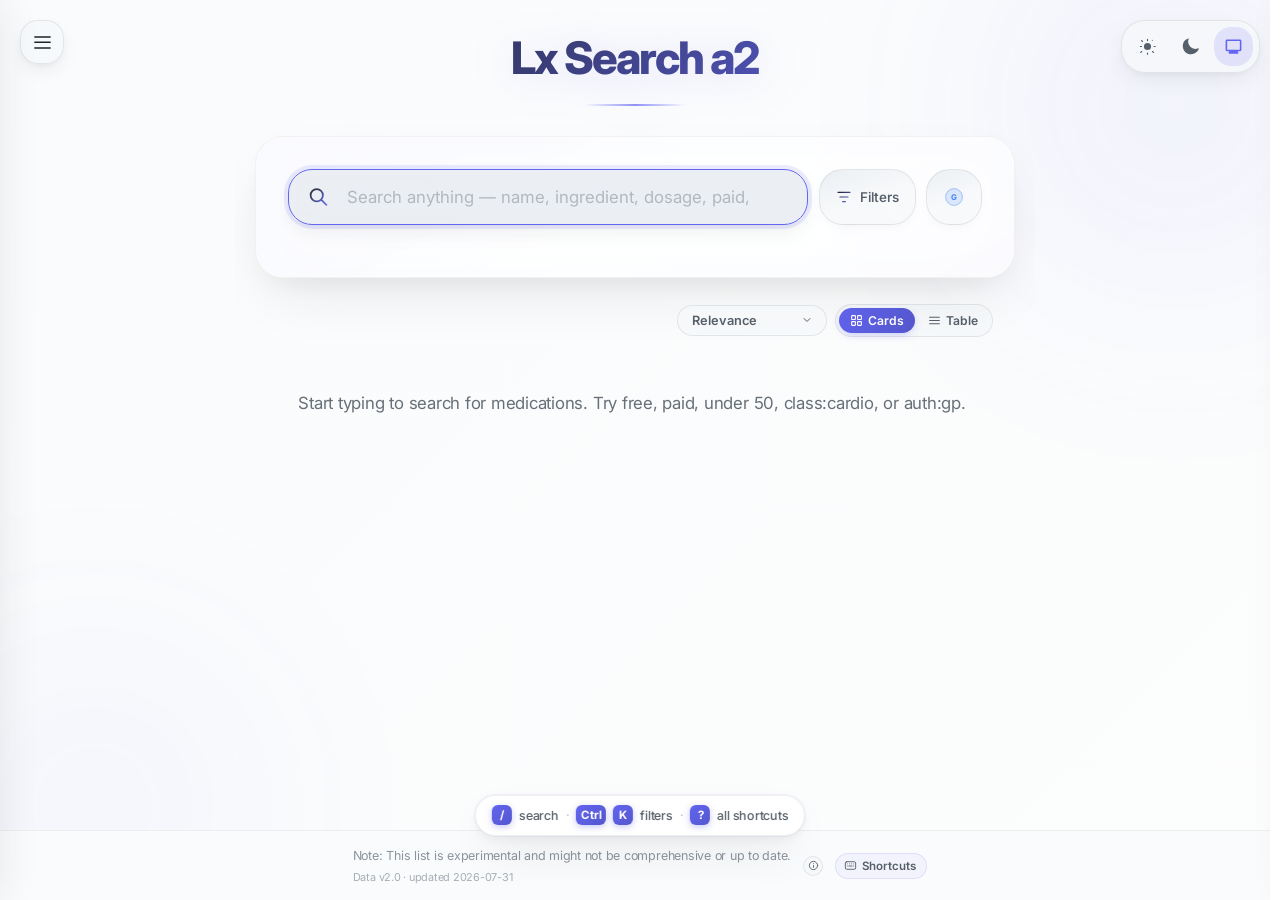
==== commit ae20fc0b: "perf: optimize rendering performance and fix tooltip clipping Rendering Performance:    - Implement" ====
--- a/index.html
+++ b/index.html
@@ -293,6 +293,26 @@
 
         html {
             scroll-behavior: smooth;
+            scrollbar-width: thin;
+            scrollbar-color: var(--scrollbar-thumb) var(--scrollbar-track);
+            scrollbar-gutter: stable;
+        }
+
+        html::-webkit-scrollbar {
+            width: 10px;
+        }
+
+        html::-webkit-scrollbar-track {
+            background: var(--scrollbar-track);
+        }
+
+        html::-webkit-scrollbar-thumb {
+            background: var(--scrollbar-thumb);
+            border-radius: 8px;
+        }
+
+        html::-webkit-scrollbar-thumb:hover {
+            background: var(--accent-color);
         }
 
         body {
@@ -2153,33 +2173,6 @@
             &:active {
                 transform: translateY(-1px) scale(1);
             }
-
-            &:hover::after {
-                content: attr(title);
-                position: absolute;
-                bottom: 125%;
-                left: 50%;
-                transform: translateX(-50%) translateY(4px);
-                background-color: var(--tooltip-bg);
-                color: var(--tooltip-text);
-                padding: 5px 10px;
-                font-size: 11px;
-                border-radius: 6px;
-                white-space: nowrap;
-                pointer-events: none;
-                opacity: 0;
-                animation: tooltipFadeIn 0.25s var(--transition-easing) forwards;
-                box-shadow: 0 4px 12px rgba(0, 0, 0, 0.25);
-                z-index: 10;
-                font-weight: 500;
-            }
-        }
-
-        @keyframes tooltipFadeIn {
-            to {
-                opacity: 1;
-                transform: translateX(-50%) translateY(0);
-            }
         }
 
         .pin-item-btn {
@@ -2230,26 +2223,6 @@
             &.pinned svg {
                 fill: var(--accent-color);
                 stroke: var(--accent-color);
-            }
-
-            &:hover::after {
-                content: attr(aria-label);
-                position: absolute;
-                bottom: 125%;
-                left: 50%;
-                transform: translateX(-50%) translateY(4px);
-                background-color: var(--tooltip-bg);
-                color: var(--tooltip-text);
-                padding: 5px 10px;
-                font-size: 11px;
-                border-radius: 6px;
-                white-space: nowrap;
-                pointer-events: none;
-                box-shadow: 0 4px 12px rgba(0, 0, 0, 0.25);
-                z-index: 10;
-                font-weight: 500;
-                opacity: 0;
-                animation: tooltipFadeIn 0.25s var(--transition-easing) forwards;
             }
         }
 
@@ -3967,6 +3940,8 @@
 
         .results-table-wrap {
             overflow-x: auto;
+            scrollbar-width: thin;
+            scrollbar-color: var(--scrollbar-thumb) var(--scrollbar-track);
             border-radius: var(--border-radius-lg);
             border: 1px solid var(--glass-border-card);
             background: var(--glass-bg-card);
@@ -3974,8 +3949,26 @@
             -webkit-backdrop-filter: blur(var(--glass-blur-card)) saturate(var(--glass-saturation));
         }
 
+        .results-table-wrap::-webkit-scrollbar {
+            height: 10px;
+        }
+
+        .results-table-wrap::-webkit-scrollbar-track {
+            background: var(--scrollbar-track);
+        }
+
+        .results-table-wrap::-webkit-scrollbar-thumb {
+            background: var(--scrollbar-thumb);
+            border-radius: 8px;
+        }
+
+        .results-table-wrap::-webkit-scrollbar-thumb:hover {
+            background: var(--accent-color);
+        }
+
         .results-table {
             width: 100%;
+            table-layout: fixed;
             border-collapse: collapse;
             font-size: 0.86rem;
 
@@ -3989,6 +3982,8 @@
                 padding: 10px 14px;
                 border-bottom: 1px solid var(--glass-border-card);
                 white-space: nowrap;
+                overflow: hidden;
+                text-overflow: ellipsis;
                 position: sticky;
                 top: 0;
                 background: var(--glass-bg-card);
@@ -4000,12 +3995,15 @@
                 border-bottom: 1px solid var(--glass-border-card);
                 color: var(--text-primary);
                 vertical-align: top;
+                white-space: nowrap;
+                overflow: hidden;
+                text-overflow: ellipsis;
             }
 
             & tbody tr {
                 scroll-margin-top: 100px;
                 content-visibility: auto;
-                contain-intrinsic-size: auto 42px;
+                contain-intrinsic-size: auto;
                 cursor: pointer;
                 transition: background-color var(--transition-speed-fast) var(--transition-easing);
             }
@@ -4021,24 +4019,184 @@
 
             & .table-row-name {
                 font-weight: 600;
+                white-space: normal;
+                overflow: visible;
+                text-overflow: clip;
+                display: flex;
+                align-items: flex-start;
+                gap: 8px;
+
+                & .pin-item-btn {
+                    flex-shrink: 0;
+                    margin-top: -2px;
+                    width: 26px;
+                    height: 26px;
+                    padding: 4px;
+
+                    & svg { width: 14px; height: 14px; }
+                }
+
+                & .table-row-name-text {
+                    min-width: 0;
+                }
             }
 
             & .table-row-price {
                 font-variant-numeric: tabular-nums;
                 color: var(--price-text-color);
                 font-weight: 650;
-                white-space: nowrap;
             }
 
             & .table-expand-row td {
                 padding: 0;
                 border-bottom: 1px solid var(--glass-border-card);
                 cursor: default;
+                white-space: normal;
+                overflow: visible;
             }
         }
 
         .table-expand-content {
             padding: 0.9rem 1.2rem 1.1rem;
+
+            & > .result-card-actions {
+                margin-bottom: 0.85rem;
+            }
+        }
+
+        .table-row-actions {
+            padding: 6px 8px;
+            text-align: right;
+
+            & .card-action-btn {
+                width: 26px;
+                height: 26px;
+                padding: 4px;
+
+                & svg { width: 14px; height: 14px; }
+            }
+        }
+
+        .table-actions-popover {
+            position: fixed;
+            z-index: 1400;
+            width: 190px;
+            padding: 6px;
+            display: flex;
+            flex-direction: column;
+            gap: 2px;
+            background: var(--panel-bg);
+            border: 1px solid var(--panel-border);
+            border-radius: var(--border-radius-md);
+            box-shadow: 0 20px 48px -12px var(--shadow-color-strong), 0 4px 16px -4px var(--shadow-color-medium);
+            backdrop-filter: blur(var(--glass-blur-main)) saturate(var(--glass-saturation));
+            -webkit-backdrop-filter: blur(var(--glass-blur-main)) saturate(var(--glass-saturation));
+            opacity: 0;
+            transform: translateY(-6px) scale(0.96);
+            transform-origin: top right;
+            transition: opacity 0.16s var(--transition-easing), transform 0.16s var(--transition-easing-spring);
+            pointer-events: none;
+
+            &.open {
+                opacity: 1;
+                transform: translateY(0) scale(1);
+                pointer-events: auto;
+            }
+
+            & button {
+                display: flex;
+                align-items: center;
+                gap: 10px;
+                width: 100%;
+                border: none;
+                background: transparent;
+                color: var(--text-primary);
+                font-family: inherit;
+                font-size: 0.83rem;
+                text-align: left;
+                padding: 8px 10px;
+                border-radius: 8px;
+                cursor: pointer;
+
+                & svg { width: 15px; height: 15px; flex-shrink: 0; color: var(--text-secondary); }
+
+                &:hover, &:focus-visible {
+                    background: var(--accent-bg-subtle);
+                }
+            }
+        }
+
+        .letter-divider,
+        .letter-divider-row td {
+            font-size: 0.72rem;
+            font-weight: 700;
+            text-transform: uppercase;
+            letter-spacing: 0.08em;
+            color: var(--text-placeholder);
+            background: var(--glass-bg-card);
+        }
+
+        .letter-divider {
+            list-style: none;
+            padding: 7px 0.3rem 5px;
+            position: sticky;
+            top: 0;
+        }
+
+        .letter-divider-row td {
+            padding: 5px 14px;
+        }
+
+        .skipped-results-sentinel {
+            list-style: none;
+
+            & button {
+                display: block;
+                width: 100%;
+                border: 1px dashed var(--glass-border-interactive);
+                background: var(--accent-bg-subtle);
+                color: var(--accent-color);
+                font-family: inherit;
+                font-size: 0.82rem;
+                font-weight: 600;
+                text-align: center;
+                padding: 10px;
+                border-radius: var(--border-radius-md);
+                cursor: pointer;
+                margin-bottom: 0.85rem;
+
+                &:hover, &:focus-visible {
+                    background: var(--accent-bg-active);
+                }
+            }
+        }
+
+        tr.skipped-results-sentinel td {
+            padding: 8px 14px;
+            border-bottom: 1px solid var(--glass-border-card);
+
+            & button { margin-bottom: 0; }
+        }
+
+        .az-rail.inactive {
+            opacity: 0.55;
+        }
+
+        .az-rail-btn.is-current {
+            color: var(--accent-color);
+            background: var(--accent-bg-active);
+        }
+
+        .sr-only {
+            position: absolute;
+            width: 1px;
+            height: 1px;
+            padding: 0;
+            margin: -1px;
+            overflow: hidden;
+            clip: rect(0, 0, 0, 0);
+            white-space: nowrap;
+            border: 0;
         }
 
         .bridge-badge {
@@ -4402,6 +4560,37 @@
             }
         }
 
+        #ui-tooltip {
+            position: fixed;
+            top: 0;
+            left: 0;
+            z-index: 1500;
+            background-color: var(--tooltip-bg);
+            color: var(--tooltip-text);
+            padding: 5px 10px;
+            font-size: 11px;
+            font-weight: 500;
+            border-radius: 6px;
+            white-space: nowrap;
+            max-width: 260px;
+            overflow: hidden;
+            text-overflow: ellipsis;
+            pointer-events: none;
+            box-shadow: 0 4px 12px rgba(0, 0, 0, 0.25);
+            opacity: 0;
+            transform: translateY(4px);
+            transition: opacity 0.15s var(--transition-easing), transform 0.15s var(--transition-easing);
+
+            &.visible {
+                opacity: 1;
+                transform: translateY(0);
+            }
+
+            &:empty {
+                display: none;
+            }
+        }
+
         .data-version-line {
             font-size: 0.68rem;
             color: var(--text-placeholder);
@@ -4470,27 +4659,10 @@
             vertical-align: middle;
         }
 
-        .card-action-btn:focus-visible::after,
-        .pin-item-btn:focus-visible::after {
-            content: attr(title);
-            position: absolute;
-            bottom: 125%;
-            left: 50%;
-            transform: translateX(-50%);
-            background-color: var(--tooltip-bg);
-            color: var(--tooltip-text);
-            padding: 5px 10px;
-            font-size: 11px;
-            border-radius: 6px;
-            white-space: nowrap;
-            pointer-events: none;
-            box-shadow: 0 4px 12px rgba(0, 0, 0, 0.25);
-            z-index: 10;
-            font-weight: 500;
-        }
-
-        .pin-item-btn:focus-visible::after {
-            content: attr(aria-label);
+        .card-action-btn:focus-visible,
+        .pin-item-btn:focus-visible {
+            outline: 2px solid var(--accent-color);
+            outline-offset: 2px;
         }
 
         .result-item:focus-visible,
@@ -4850,15 +5022,23 @@
                     </div>
                 </div>
             </div>
-            <div class="az-rail-mobile" id="az-rail-mobile" aria-label="Jump to letter" hidden></div>
+            <div class="az-rail-mobile" id="az-rail-mobile" role="navigation" aria-label="Jump to letter" hidden></div>
             <div id="suggestions-container"></div>
             <div id="no-results-container"></div>
             <div id="pinned-deeplink-notice"></div>
             <div style="position: relative;">
-                <div class="az-rail" id="az-rail" aria-label="Jump to letter" hidden></div>
+                <div class="az-rail" id="az-rail" role="navigation" aria-label="Jump to letter" hidden></div>
                 <ul id="results-list" role="list"></ul>
                 <div class="results-table-wrap" id="results-table-wrap" style="display: none;" tabindex="-1">
                     <table class="results-table" aria-label="Search results, compact view">
+                        <colgroup>
+                            <col>
+                            <col style="width: 100px">
+                            <col style="width: 100px">
+                            <col style="width: 120px">
+                            <col style="width: 90px">
+                            <col style="width: 44px">
+                        </colgroup>
                         <thead>
                             <tr>
                                 <th scope="col">Name</th>
@@ -4866,6 +5046,7 @@
                                 <th scope="col">Form</th>
                                 <th scope="col">Authority</th>
                                 <th scope="col">Price</th>
+                                <th scope="col"><span class="sr-only">Actions</span></th>
                             </tr>
                         </thead>
                         <tbody id="results-table-body"></tbody>
@@ -4877,6 +5058,7 @@
     </div>
 
     <div class="pin-limit-notice" id="pin-limit-notice" role="status" aria-live="polite"></div>
+    <div id="ui-tooltip" role="tooltip"></div>
 
     <div class="app-disclaimer">
         <div>
@@ -19010,7 +19192,7 @@
         const LENIENT_THRESHOLD_FOR_SUGGESTIONS = 0.55;
         const RESULTS_PER_PAGE = 20;
         let allMatchingResults = [];
-        let activeDOMBatchesStartIndices = [];
+        let renderedCount = 0;
         function debounce(fn, ms) {
             let timer = null;
             return function (...args) {
@@ -19863,43 +20045,38 @@
             return { detailsHTML, tagsHTML, bridgeHTML, reportHTML };
         }
 
-        function buildItemHTML(displayItem, itemType, fuseMatches, uniqueItemId) {
-            const nameValue = displayItem.name;
-            const itemNameForSearch = escapeHTML(nameValue);
-            const safeItemId = escapeHTML(uniqueItemId);
+        function buildItemActionsHTML(displayItem, itemType, variant) {
+            const itemNameForSearch = escapeHTML(displayItem.name);
+            const safeItemId = escapeHTML(displayItem._uniqueId);
             const safeItemType = escapeHTML(itemType);
-            const title = highlightText(nameValue, fuseMatches, 'name');
-
-            const { detailsHTML, tagsHTML, bridgeHTML, reportHTML } = buildDetailAndTagsHTML(displayItem, itemType, fuseMatches);
-
             const rawDetailsForSharing = JSON.stringify(displayItem);
 
-            return `
-                <div class="result-header">
+            const pinHTML = `
                     <button class="pin-item-btn" data-item-id="${safeItemId}" data-item-name="${itemNameForSearch}" aria-label="Pin this item">
                         <svg xmlns="http://www.w3.org/2000/svg" viewBox="0 0 20 20" fill="none" stroke="currentColor" stroke-width="1.5" width="20" height="20">
                             <path stroke-linecap="round" stroke-linejoin="round" d="M13.5 3H6.5v4L4.5 9v2h4.5v7l1 1 1-1v-7h4.5V9l-2-2V3z" />
                         </svg>
-                    </button>
-                    <div class="result-title">${title || 'Unknown Item'}</div>
+                    </button>`;
+
+            const cardActionsHTML = `
                     <div class="result-card-actions">
-                        <button class="card-action-btn copy-details-card" data-item-name="${itemNameForSearch}" data-item-raw-details='${escapeHTML(rawDetailsForSharing)}' data-item-type="${safeItemType}" title="Copy Details">
+                        <button class="card-action-btn copy-details-card" data-item-name="${itemNameForSearch}" data-item-raw-details='${escapeHTML(rawDetailsForSharing)}' data-item-type="${safeItemType}" data-tooltip="Copy Details" aria-label="Copy Details">
                             <svg xmlns="http://www.w3.org/2000/svg" width="18" height="18" viewBox="0 0 24 24" fill="currentColor"><path d="M16 1H4c-1.1 0-2 .9-2 2v14h2V3h12V1zm3 4H8c-1.1 0-2 .9-2 2v14c0 1.1.9 2 2 2h11c1.1 0 2-.9 2-2V7c0-1.1-.9-2-2-2zm0 16H8V7h11v14z"/></svg>
                         </button>
-                        <button class="card-action-btn search-online-card" data-item-name="${itemNameForSearch}" data-provider="images" title="Search Images">
+                        <button class="card-action-btn search-online-card" data-item-name="${itemNameForSearch}" data-provider="images" data-tooltip="Search Images" aria-label="Search Images">
                             <svg class="online-provider-icon" xmlns="http://www.w3.org/2000/svg" width="18" height="18" viewBox="0 0 24 24" fill="currentColor"><path d="M21 19V5c0-1.1-.9-2-2-2H5c-1.1 0-2 .9-2 2v14c0 1.1.9 2 2 2h14c1.1 0 2-.9 2-2zM8.5 13.5l2.5 3.01L14.5 12l4.5 6H5l3.5-4.5z"/></svg>
                         </button>
-                        <button class="card-action-btn search-online-card" data-item-name="${itemNameForSearch}" data-provider="drugs.com" title="Search Drugs.com">
+                        <button class="card-action-btn search-online-card" data-item-name="${itemNameForSearch}" data-provider="drugs.com" data-tooltip="Search Drugs.com" aria-label="Search Drugs.com">
                             <svg class="online-provider-icon" xmlns="http://www.w3.org/2000/svg" width="18" height="18" viewBox="0 0 24 24" fill="currentColor"><path d="M17.5 6.5C17.5 4.57 15.93 3 14 3H10C8.07 3 6.5 4.57 6.5 6.5V17.5C6.5 19.43 8.07 21 10 21H14C15.93 21 17.5 19.43 17.5 17.5V6.5ZM8.5 6.5C8.5 5.67 9.17 5 10 5H12V12H8.5V6.5ZM15.5 17.5C15.5 18.33 14.83 19 14 19H10C9.17 19 8.5 18.33 8.5 17.5V14H15.5V17.5ZM15.5 12H12V5H14C14.83 5 15.5 5.67 15.5 6.5V12Z"/></svg>
                         </button>
-                        <button class="card-action-btn search-online-card" data-item-name="${itemNameForSearch}" data-provider="perplexity" title="Search Perplexity">
+                        <button class="card-action-btn search-online-card" data-item-name="${itemNameForSearch}" data-provider="perplexity" data-tooltip="Search Perplexity" aria-label="Search Perplexity">
                             <svg class="online-provider-icon" xmlns="http://www.w3.org/2000/svg" width="18" height="18" viewBox="0 0 24 24" fill="currentColor"><path d="M12 2L14.4 9.6L22 12L14.4 14.4L12 22L9.6 14.4L2 12L9.6 9.6L12 2ZM12 4.8L10.8 8.4L6.8 9.6L10.8 10.8L12 14.4L13.2 10.8L17.2 9.6L13.2 8.4L12 4.8Z"/></svg>
                         </button>
-                        <button class="card-action-btn search-online-card engine-aware-btn" data-item-name="${itemNameForSearch}" data-provider="web" title="Search the web">
+                        <button class="card-action-btn search-online-card engine-aware-btn" data-item-name="${itemNameForSearch}" data-provider="web" data-tooltip="Search the web" aria-label="Search the web">
                             <span class="engine-aware-glyph" aria-hidden="true"></span>
                         </button>
                         <div class="card-overflow-wrap">
-                            <button type="button" class="card-action-btn card-overflow-trigger" aria-haspopup="true" aria-expanded="false" title="More search options">
+                            <button type="button" class="card-action-btn card-overflow-trigger" aria-haspopup="true" aria-expanded="false" data-tooltip="More search options" aria-label="More search options">
                                 <svg xmlns="http://www.w3.org/2000/svg" viewBox="0 0 24 24" fill="currentColor" width="18" height="18"><circle cx="5" cy="12" r="2"/><circle cx="12" cy="12" r="2"/><circle cx="19" cy="12" r="2"/></svg>
                             </button>
                             <div class="card-overflow-menu">
@@ -19910,7 +20087,34 @@
                             </div>
                         </div>
                         <span class="item-type-tag ${safeItemType}">${safeItemType}</span>
-                    </div>
+                    </div>`;
+
+            if (variant === 'card') {
+                return { pin: pinHTML, actions: cardActionsHTML };
+            }
+            if (variant === 'table-expand') {
+                return { pin: '', actions: cardActionsHTML };
+            }
+            if (variant === 'table-cell') {
+                const triggerHTML = `<button type="button" class="card-action-btn table-overflow-trigger" data-item-id="${safeItemId}" data-item-name="${itemNameForSearch}" data-item-type="${safeItemType}" data-item-raw-details='${escapeHTML(rawDetailsForSharing)}' aria-haspopup="true" aria-expanded="false" data-tooltip="More actions" aria-label="More actions">
+                        <svg xmlns="http://www.w3.org/2000/svg" viewBox="0 0 24 24" fill="currentColor" width="16" height="16"><circle cx="5" cy="12" r="2"/><circle cx="12" cy="12" r="2"/><circle cx="19" cy="12" r="2"/></svg>
+                    </button>`;
+                return { pin: pinHTML, actions: triggerHTML };
+            }
+            return { pin: '', actions: '' };
+        }
+
+        function buildItemHTML(displayItem, itemType, fuseMatches, uniqueItemId) {
+            const nameValue = displayItem.name;
+            const title = highlightText(nameValue, fuseMatches, 'name');
+
+            const { detailsHTML, tagsHTML, bridgeHTML, reportHTML } = buildDetailAndTagsHTML(displayItem, itemType, fuseMatches);
+
+            const { pin, actions } = buildItemActionsHTML(displayItem, itemType, 'card');
+
+            return `
+                <div class="result-header">${pin}
+                    <div class="result-title">${title || 'Unknown Item'}</div>${actions}
                 </div>
                 <div class="result-details">${detailsHTML}</div>
                 <div class="result-tags-container">${tagsHTML}</div>
@@ -19921,12 +20125,14 @@
 
         function buildItemRow(displayItem, itemType, uniqueItemId) {
             const safeItemId = escapeHTML(uniqueItemId);
-            return `<tr class="table-row" data-item-id="${safeItemId}" tabindex="0" aria-expanded="false">
-                <td class="table-row-name">${escapeHTML(displayItem.name)}</td>
+            const { pin, actions } = buildItemActionsHTML(displayItem, itemType, 'table-cell');
+            return `<tr class="table-row" data-item-id="${safeItemId}" tabindex="0" aria-expanded="false" aria-controls="expand-${safeItemId}">
+                <td class="table-row-name">${pin}<span class="table-row-name-text">${escapeHTML(displayItem.name)}</span></td>
                 <td>${escapeHTML(displayItem.concentration || '—')}</td>
                 <td>${escapeHTML(displayItem.form || '—')}</td>
                 <td>${escapeHTML(displayItem.authority || '—')}</td>
                 <td class="table-row-price">${itemType === 'paid' ? formatPrice(displayItem.price) : 'Free'}</td>
+                <td class="table-row-actions">${actions}</td>
             </tr>`;
         }
 
@@ -19945,13 +20151,14 @@
             return results.filter(r => itemMatchesPrefixFilters(r.item, filters));
         }
 
-        function performSearch(rawQuery, operationType = 'user_input') {
+        function performSearch(rawQuery, operationType = 'user_input', { immediate = false } = {}) {
             rawQuery = rawQuery.trim();
             const { filters: prefixFilters, remainingQuery } = parseQueryPrefixes(rawQuery);
             const query = preprocessQueryText(remainingQuery);
             const hasPrefixFilters = Object.keys(prefixFilters).length > 0;
 
-            activeDOMBatchesStartIndices = [];
+            renderedCount = 0;
+            renderWindowStart = 0;
             allMatchingResults = [];
             let generatedSuggestions = [];
             let hiddenByFilterCount = 0;
@@ -20027,7 +20234,11 @@
                 }
             }
 
-            requestAnimationFrame(() => renderInitialDOM(rawQuery, generatedSuggestions, hiddenByFilterCount));
+            if (immediate) {
+                renderInitialDOM(rawQuery, generatedSuggestions, hiddenByFilterCount);
+            } else {
+                requestAnimationFrame(() => renderInitialDOM(rawQuery, generatedSuggestions, hiddenByFilterCount));
+            }
 
             if (rawQuery && rawQuery.length >= 2 && operationType === 'suggestion_click' && allMatchingResults.length > 0) {
                 addSearchToHistory(rawQuery);
@@ -20054,67 +20265,131 @@
             const railDesktop = document.getElementById('az-rail');
             const railMobile = document.getElementById('az-rail-mobile');
             if (!railDesktop || !railMobile) return;
-            const showRail = isBrowsingModeForRail();
-            if (!showRail) {
+
+            if (allMatchingResults.length < 30) {
                 railDesktop.hidden = true;
                 railMobile.hidden = true;
                 return;
             }
-            const present = new Set();
+
+            const nameSorted = currentSortMode === 'name-asc' || currentSortMode === 'name-desc';
+
+            const counts = new Map();
             allMatchingResults.forEach(r => {
-                const c = (r.item.name || '').trim().charAt(0).toUpperCase();
-                if (/[A-Z]/.test(c)) present.add(c);
-                else if (/[0-9]/.test(c)) present.add('#');
+                const bucket = bucketForName(r.item.name);
+                counts.set(bucket, (counts.get(bucket) || 0) + 1);
             });
-            const letters = ['#', ...'ABCDEFGHIJKLMNOPQRSTUVWXYZ'.split('')];
-            const buttonsHTML = letters.map(l => `<button type="button" class="az-rail-btn" data-letter="${l}" ${present.has(l) ? '' : 'disabled'}>${l}</button>`).join('');
+
+            const buckets = ['#', ...'ABCDEFGHIJKLMNOPQRSTUVWXYZ'.split('')];
+            if (counts.has('\u2022')) buckets.push('\u2022');
+
+            const buttonsHTML = buckets.map(b => {
+                const count = counts.get(b) || 0;
+                const isEmpty = count === 0;
+                const label = b === '\u2022' ? 'Other' : b;
+                const a11yLabel = isEmpty ? 'No items' : `Jump to ${label} \u2014 ${count} item${count !== 1 ? 's' : ''}`;
+                const safeLabel = escapeHTML(a11yLabel);
+                return `<button type="button" class="az-rail-btn" data-letter="${b}" ${isEmpty ? 'disabled aria-disabled="true"' : ''} data-tooltip="${safeLabel}" aria-label="${safeLabel}">${b}</button>`;
+            }).join('');
+
             railDesktop.innerHTML = buttonsHTML;
             railMobile.innerHTML = buttonsHTML;
+            railDesktop.classList.toggle('inactive', !nameSorted);
+            railMobile.classList.toggle('inactive', !nameSorted);
             railDesktop.hidden = false;
             railMobile.hidden = false;
         }
 
-        function isBrowsingModeForRail() {
-            return searchInput.value.trim().length === 0;
-        }
-
         function findResultForLetter(letter) {
-            const matches = letter === '#'
-                ? (c) => /[0-9]/.test(c)
-                : (c) => c === letter;
-            return allMatchingResults.find(r => matches((r.item.name || '').trim().charAt(0).toUpperCase()));
+            return allMatchingResults.find(r => bucketForName(r.item.name) === letter);
+        }
+
+        // renderWindowStart tracks where the CONTIGUOUS rendered run actually begins.
+        // Normally 0. A far jump (see below) skips the gap instead of rendering it,
+        // which means renderedCount alone can no longer answer "is index X in the DOM?" —
+        // an index before renderWindowStart looks "already rendered" by renderedCount's
+        // count but isn't actually there.
+        let renderWindowStart = 0;
+
+        function buildSkippedResultsSentinel(skippedCount, bucket) {
+            const label = bucket === '\u2022' ? 'Other' : bucket;
+            const text = `\u2191 Show the ${skippedCount} result${skippedCount !== 1 ? 's' : ''} before ${label}`;
+            const usingTable = currentDensityMode === 'table';
+            const el = document.createElement(usingTable ? 'tr' : 'li');
+            el.className = 'skipped-results-sentinel';
+            el.innerHTML = usingTable
+                ? `<td colspan="6"><button type="button">${escapeHTML(text)}</button></td>`
+                : `<button type="button">${escapeHTML(text)}</button>`;
+            el.querySelector('button').addEventListener('click', restoreTopDownBrowsing);
+            return el;
+        }
+
+        function restoreTopDownBrowsing() {
+            renderWindowStart = 0;
+            renderedCount = 0;
+            const container = currentDensityMode === 'table' ? resultsTableBody : resultsList;
+            container.innerHTML = '';
+            appendResultsUpTo(Math.min(RESULTS_PER_PAGE, allMatchingResults.length));
         }
 
         function jumpToTargetResult(targetResult) {
             if (!targetResult) return;
             const targetId = targetResult.item._uniqueId;
             const targetIndex = allMatchingResults.indexOf(targetResult);
-            const batchStartIndex = Math.floor(targetIndex / RESULTS_PER_PAGE) * RESULTS_PER_PAGE;
+            if (targetIndex === -1) return;
             const container = currentDensityMode === 'table' ? resultsTableBody : resultsList;
 
-            if (!activeDOMBatchesStartIndices.includes(batchStartIndex)) {
+            function scrollToTarget() {
+                requestAnimationFrame(() => {
+                    const existing = Array.from(container.children).find(el => el.dataset && el.dataset.itemId === targetId);
+                    if (existing) {
+                        existing.scrollIntoView({ block: 'center', behavior: 'smooth' });
+                        if (typeof existing.focus === 'function') existing.focus({ preventScroll: true });
+                    }
+                });
+            }
+
+            if (targetIndex >= renderWindowStart && targetIndex < renderedCount) {
+                scrollToTarget();
+                return;
+            }
+
+            if (targetIndex < renderWindowStart || targetIndex > renderedCount + RESULTS_PER_PAGE) {
+                // Far jump: rendering everything between here and there would mean
+                // hundreds of throwaway nodes just to reach one target (the "600 items"
+                // problem). Jump the render window instead and leave a sentinel back to
+                // normal top-down browsing.
+                const skippedCount = targetIndex;
+                const bucket = bucketForName(targetResult.item.name);
                 container.innerHTML = '';
-                activeDOMBatchesStartIndices = [batchStartIndex - RESULTS_PER_PAGE];
-                handleLoadMore();
-                activeDOMBatchesStartIndices = activeDOMBatchesStartIndices.filter(idx => idx >= 0);
-            }
-
-            requestAnimationFrame(() => {
-                const existing = Array.from(container.children).find(el => el.dataset && el.dataset.itemId === targetId);
-                if (existing) {
-                    existing.scrollIntoView({ block: 'center', behavior: 'smooth' });
-                    if (typeof existing.focus === 'function') existing.focus({ preventScroll: true });
-                }
-            });
+                renderWindowStart = targetIndex;
+                renderedCount = targetIndex;
+                container.appendChild(buildSkippedResultsSentinel(skippedCount, bucket));
+                appendResultsUpTo(Math.min(targetIndex + RESULTS_PER_PAGE, allMatchingResults.length), scrollToTarget);
+                return;
+            }
+
+            appendResultsUpTo(targetIndex + 1, scrollToTarget);
+        }
+
+        function announceRailSortSwitch() {
+            if (!onboardingHintEl) {
+                onboardingHintEl = document.createElement('div');
+                onboardingHintEl.className = 'shortcut-hint-toast';
+                document.body.appendChild(onboardingHintEl);
+            }
+            onboardingHintEl.innerHTML = `<span>Switched to ${escapeHTML(SORT_MODE_LABELS['name-asc'])} sort</span>`;
+            onboardingHintEl.classList.add('visible');
+            clearTimeout(onboardingHintEl._hideTimer);
+            onboardingHintEl._hideTimer = setTimeout(() => onboardingHintEl.classList.remove('visible'), 2000);
         }
 
         function jumpToLetter(letter) {
             if (currentSortMode !== 'name-asc' && currentSortMode !== 'name-desc') {
                 setSortMode('name-asc', { search: false });
-                performSearch(searchInput.value, 'sort_change');
-                requestAnimationFrame(() => requestAnimationFrame(() => {
-                    jumpToTargetResult(findResultForLetter(letter));
-                }));
+                performSearch(searchInput.value, 'sort_change', { immediate: true });
+                announceRailSortSwitch();
+                jumpToTargetResult(findResultForLetter(letter));
                 return;
             }
             jumpToTargetResult(findResultForLetter(letter));
@@ -20124,6 +20399,24 @@
             const railBtn = e.target.closest('.az-rail-btn');
             if (railBtn && !railBtn.disabled) jumpToLetter(railBtn.dataset.letter);
         });
+
+        function handleRailKeydown(e) {
+            const btn = e.target.closest('.az-rail-btn');
+            if (!btn) return;
+            const enabledButtons = Array.from(e.currentTarget.querySelectorAll('.az-rail-btn')).filter(b => !b.disabled);
+            const idx = enabledButtons.indexOf(btn);
+            if (idx === -1) return;
+            let nextIdx;
+            if (e.key === 'ArrowDown') nextIdx = idx + 1;
+            else if (e.key === 'ArrowUp') nextIdx = idx - 1;
+            else if (e.key === 'Home') nextIdx = 0;
+            else if (e.key === 'End') nextIdx = enabledButtons.length - 1;
+            else return;
+            e.preventDefault();
+            if (enabledButtons[nextIdx]) enabledButtons[nextIdx].focus();
+        }
+        if (document.getElementById('az-rail')) document.getElementById('az-rail').addEventListener('keydown', handleRailKeydown);
+        if (document.getElementById('az-rail-mobile')) document.getElementById('az-rail-mobile').addEventListener('keydown', handleRailKeydown);
 
         function renderInitialDOM(query, suggestions = [], hiddenByFilterCount = 0) {
             if (suggestions.length > 0) {
@@ -20191,59 +20484,161 @@
             resultsList.style.display = usingTable ? 'none' : 'block';
             resultsTableWrap.style.display = usingTable ? 'block' : 'none';
 
-            const initialItemsToLoad = Math.min(RESULTS_PER_PAGE, allMatchingResults.length);
-
+            renderedCount = 0;
+            renderWindowStart = 0;
+            (usingTable ? resultsTableBody : resultsList).innerHTML = '';
+            appendResultsUpTo(Math.min(RESULTS_PER_PAGE, allMatchingResults.length));
+        }
+
+        function bucketForName(name) {
+            const firstChar = String(name || '').trim().charAt(0);
+            if (/[0-9]/.test(firstChar)) return '#';
+            const upper = firstChar.toUpperCase();
+            if (/[A-Z]/.test(upper)) return upper;
+            return '\u2022';
+        }
+
+        function buildLetterDividerElement(bucket, usingTable) {
             if (usingTable) {
-                resultsTableBody.innerHTML = '';
-                const fragment = document.createDocumentFragment();
-                for (let i = 0; i < initialItemsToLoad; i++) {
-                    const { item: displayItem } = allMatchingResults[i];
-                    const row = document.createElement('template');
-                    row.innerHTML = buildItemRow(displayItem, displayItem._type, displayItem._uniqueId).trim();
-                    fragment.appendChild(row.content.firstChild);
+                const tr = document.createElement('tr');
+                tr.className = 'letter-divider-row';
+                tr.dataset.letter = bucket;
+                tr.innerHTML = `<td colspan="6">${escapeHTML(bucket)}</td>`;
+                return tr;
+            }
+            const li = document.createElement('li');
+            li.className = 'letter-divider';
+            li.dataset.letter = bucket;
+            li.textContent = bucket;
+            return li;
+        }
+
+        let letterRailObserver = null;
+        let currentActiveRailLetter = null;
+        let railLetterUpdateTimer = null;
+
+        function setActiveRailLetter(letter) {
+            if (letter === currentActiveRailLetter) return;
+            currentActiveRailLetter = letter;
+            clearTimeout(railLetterUpdateTimer);
+            railLetterUpdateTimer = setTimeout(() => {
+                document.querySelectorAll('.az-rail-btn').forEach(btn => {
+                    btn.classList.toggle('is-current', btn.dataset.letter === letter);
+                });
+                if (letter) {
+                    const mobileBtn = Array.from(document.querySelectorAll('#az-rail-mobile .az-rail-btn')).find(b => b.dataset.letter === letter);
+                    if (mobileBtn) mobileBtn.scrollIntoView({ inline: 'center', block: 'nearest' });
                 }
-                resultsTableBody.appendChild(fragment);
-            } else {
-                const existingItems = Array.from(resultsList.children);
-                for (let i = 0; i < initialItemsToLoad; i++) {
-                    const resultItem = allMatchingResults[i];
-                    const displayItem = resultItem.item;
-                    const itemType = displayItem._type;
-                    const fuseMatches = resultItem.matches;
-                    const uniqueItemId = displayItem._uniqueId;
-                    const innerHTML = buildItemHTML(displayItem, itemType, fuseMatches, uniqueItemId);
-
-                    if (i < existingItems.length) {
-                        const node = existingItems[i];
-                        node.dataset.itemId = uniqueItemId;
-                        node.innerHTML = innerHTML;
-                        node.style.display = 'block';
-                        node.classList.remove('card-enter');
-                    } else {
-                        const itemLi = document.createElement('li');
-                        itemLi.className = 'result-item card-enter';
-                        itemLi.dataset.itemId = uniqueItemId;
-                        itemLi.tabIndex = 0;
-                        itemLi.style.animationDelay = `${(i - existingItems.length) * 30}ms`;
-                        itemLi.innerHTML = innerHTML;
-                        resultsList.appendChild(itemLi);
+            }, 100);
+        }
+
+        function setupLetterRailObserver() {
+            if (letterRailObserver) letterRailObserver.disconnect();
+            letterRailObserver = null;
+            const nameSorted = currentSortMode === 'name-asc' || currentSortMode === 'name-desc';
+            if (!nameSorted || allMatchingResults.length < 30 || typeof IntersectionObserver === 'undefined') return;
+            const container = currentDensityMode === 'table' ? resultsTableBody : resultsList;
+            const dividers = container.querySelectorAll('.letter-divider, .letter-divider-row');
+            if (!dividers.length) return;
+            letterRailObserver = new IntersectionObserver((entries) => {
+                entries.forEach(entry => {
+                    if (entry.isIntersecting) setActiveRailLetter(entry.target.dataset.letter);
+                });
+            }, { rootMargin: '-96px 0px -70% 0px' });
+            dividers.forEach(d => letterRailObserver.observe(d));
+        }
+
+        const RENDER_CHUNK_SIZE = 80;
+        let renderGeneration = 0;
+
+        function buildResultFragment(startIndex, endIndex, usingTable, nameSorted, isInitialBatch) {
+            const fragment = document.createDocumentFragment();
+            let prevBucket = (nameSorted && startIndex > 0) ? bucketForName(allMatchingResults[startIndex - 1].item.name) : null;
+
+            for (let i = startIndex; i < endIndex; i++) {
+                const resultItem = allMatchingResults[i];
+                const displayItem = resultItem.item;
+                const itemType = displayItem._type;
+                const uniqueItemId = displayItem._uniqueId;
+
+                if (nameSorted) {
+                    const bucket = bucketForName(displayItem.name);
+                    if (bucket !== prevBucket) {
+                        fragment.appendChild(buildLetterDividerElement(bucket, usingTable));
+                        prevBucket = bucket;
                     }
                 }
-                for (let i = initialItemsToLoad; i < existingItems.length; i++) existingItems[i].remove();
-            }
-
-            activeDOMBatchesStartIndices = [0];
-            updateLoadMoreButton();
-            updatePinButtonsInResults();
-            updateEngineAwareGlyphs();
+
+                if (usingTable) {
+                    const row = document.createElement('template');
+                    row.innerHTML = buildItemRow(displayItem, itemType, uniqueItemId).trim();
+                    fragment.appendChild(row.content.firstChild);
+                } else {
+                    const itemLi = document.createElement('li');
+                    itemLi.dataset.itemId = uniqueItemId;
+                    itemLi.tabIndex = 0;
+                    if (isInitialBatch && (endIndex - startIndex) <= 40) {
+                        itemLi.className = 'result-item card-enter';
+                        itemLi.style.animationDelay = `${(i - startIndex) * 30}ms`;
+                    } else {
+                        itemLi.className = 'result-item';
+                    }
+                    itemLi.innerHTML = buildItemHTML(displayItem, itemType, resultItem.matches, uniqueItemId);
+                    fragment.appendChild(itemLi);
+                }
+            }
+            return fragment;
+        }
+
+        // Renders [renderedCount, target) in chunks of RENDER_CHUNK_SIZE across animation
+        // frames, so a far jump never builds hundreds of nodes in a single synchronous
+        // pass (that was the actual cause of the white flash, not just the rail highlight
+        // toggling). Normal cases — the initial 20-item page, a 20-item Load More — always
+        // finish within RENDER_CHUNK_SIZE and so complete synchronously, same as before.
+        // updateLoadMoreButton/updatePinButtonsInResults/updateEngineAwareGlyphs/
+        // setupLetterRailObserver each do a DOM-wide pass, so they run ONCE at the end,
+        // not per chunk (per-chunk would turn one O(n) pass into O(n^2/chunkSize)).
+        // renderGeneration guards against re-entrancy: if a new render starts before this
+        // one finishes (another jump, a new search), the stale chunk loop notices its
+        // generation is stale and abandons silently instead of corrupting the DOM with
+        // interleaved/duplicate rows.
+        function appendResultsUpTo(target, onComplete) {
+            const gen = ++renderGeneration;
+            const usingTable = currentDensityMode === 'table';
+            const container = usingTable ? resultsTableBody : resultsList;
+            const nameSorted = currentSortMode === 'name-asc' || currentSortMode === 'name-desc';
+            const isInitialBatch = renderedCount === 0;
+
+            function finish() {
+                updateLoadMoreButton();
+                updatePinButtonsInResults();
+                updateEngineAwareGlyphs();
+                setupLetterRailObserver();
+                if (onComplete) onComplete();
+            }
+
+            function renderNextChunk() {
+                if (gen !== renderGeneration) return;
+                if (renderedCount >= target) { finish(); return; }
+
+                const chunkEnd = Math.min(renderedCount + RENDER_CHUNK_SIZE, target);
+                const fragment = buildResultFragment(renderedCount, chunkEnd, usingTable, nameSorted, isInitialBatch);
+                container.appendChild(fragment);
+                renderedCount = chunkEnd;
+
+                if (renderedCount < target) {
+                    requestAnimationFrame(renderNextChunk);
+                } else {
+                    finish();
+                }
+            }
+
+            renderNextChunk();
         }
 
         function updateLoadMoreButton() {
-            const lastLoadedBatchStartIndex = activeDOMBatchesStartIndices.length > 0 ? activeDOMBatchesStartIndices[activeDOMBatchesStartIndices.length - 1] : -1;
-            const nextItemIndex = lastLoadedBatchStartIndex + RESULTS_PER_PAGE;
-
-            if (nextItemIndex < allMatchingResults.length) {
-                const remainingCount = allMatchingResults.length - nextItemIndex;
+            if (renderedCount < allMatchingResults.length) {
+                const remainingCount = allMatchingResults.length - renderedCount;
                 loadMoreBtn.textContent = `Load More (${remainingCount} remaining)`;
                 loadMoreBtn.style.display = 'block';
                 loadMoreBtn.disabled = false;
@@ -20255,39 +20650,7 @@
         function handleLoadMore() {
             loadMoreBtn.disabled = true;
             loadMoreBtn.textContent = 'Loading...';
-
-            const lastLoadedBatchStartIndex = activeDOMBatchesStartIndices.length > 0 ? activeDOMBatchesStartIndices[activeDOMBatchesStartIndices.length - 1] : -RESULTS_PER_PAGE;
-            const nextBatchStartIndex = lastLoadedBatchStartIndex + RESULTS_PER_PAGE;
-
-            if (nextBatchStartIndex < allMatchingResults.length) {
-                const batchItems = allMatchingResults.slice(nextBatchStartIndex, nextBatchStartIndex + RESULTS_PER_PAGE);
-                const usingTable = currentDensityMode === 'table';
-                const fragment = document.createDocumentFragment();
-
-                batchItems.forEach((resultItem) => {
-                    const displayItem = resultItem.item;
-                    const itemType = displayItem._type;
-                    const uniqueItemId = displayItem._uniqueId;
-                    if (usingTable) {
-                        const row = document.createElement('template');
-                        row.innerHTML = buildItemRow(displayItem, itemType, uniqueItemId).trim();
-                        fragment.appendChild(row.content.firstChild);
-                    } else {
-                        const itemLi = document.createElement('li');
-                        itemLi.className = 'result-item';
-                        itemLi.dataset.itemId = uniqueItemId;
-                        itemLi.tabIndex = 0;
-                        itemLi.innerHTML = buildItemHTML(displayItem, itemType, resultItem.matches, uniqueItemId);
-                        fragment.appendChild(itemLi);
-                    }
-                });
-
-                (usingTable ? resultsTableBody : resultsList).appendChild(fragment);
-                activeDOMBatchesStartIndices.push(nextBatchStartIndex);
-            }
-            updateLoadMoreButton();
-            updatePinButtonsInResults();
-            updateEngineAwareGlyphs();
+            appendResultsUpTo(Math.min(renderedCount + RESULTS_PER_PAGE, allMatchingResults.length));
         }
 
         loadMoreBtn.addEventListener('click', handleLoadMore);
@@ -20783,8 +21146,10 @@
             const focusedResultItem = activeEl ? activeEl.closest('.result-item') : null;
             const focusedTableRow = activeEl ? activeEl.closest('.table-row') : null;
             const focusedResult = focusedResultItem || focusedTableRow;
-
-            if (focusedResult && (e.key === 'ArrowDown' || e.key === 'ArrowUp')) {
+            const nestedInteractiveEl = activeEl ? activeEl.closest('button, a, input, select, textarea') : null;
+            const blockedByNestedInteractive = nestedInteractiveEl && nestedInteractiveEl !== focusedResult;
+
+            if (focusedResult && !blockedByNestedInteractive && (e.key === 'ArrowDown' || e.key === 'ArrowUp')) {
                 e.preventDefault();
                 const container = focusedResultItem ? resultsList : resultsTableBody;
                 const siblings = Array.from(container.children).filter(el => el.tabIndex === 0 || el.hasAttribute('tabindex'));
@@ -20797,7 +21162,7 @@
                 return;
             }
 
-            if (focusedResult && e.key === 'Enter') {
+            if (focusedResult && !blockedByNestedInteractive && e.key === 'Enter') {
                 e.preventDefault();
                 if (focusedTableRow) {
                     toggleTableRowExpand(focusedTableRow);
@@ -20808,7 +21173,7 @@
                 return;
             }
 
-            if (focusedResult && e.code === 'KeyC' && (e.ctrlKey || e.metaKey)) {
+            if (focusedResult && !blockedByNestedInteractive && e.code === 'KeyC' && (e.ctrlKey || e.metaKey)) {
                 const itemId = focusedResult.dataset.itemId;
                 const item = allDatasetNormalized.find(d => d._uniqueId === itemId);
                 if (item) {
@@ -20823,6 +21188,17 @@
                 if (typing) return;
                 e.preventDefault();
                 focusMainSearchViaShortcut();
+                return;
+            }
+
+            const azRailForTypeAhead = document.getElementById('az-rail');
+            if (!typing && !e.ctrlKey && !e.metaKey && !e.altKey && azRailForTypeAhead && !azRailForTypeAhead.hidden && /^[a-zA-Z0-9]$/.test(e.key)) {
+                const letter = /[0-9]/.test(e.key) ? '#' : e.key.toUpperCase();
+                const railBtn = Array.from(azRailForTypeAhead.querySelectorAll('.az-rail-btn')).find(b => b.dataset.letter === letter);
+                if (railBtn && !railBtn.disabled) {
+                    e.preventDefault();
+                    jumpToLetter(letter);
+                }
             }
         });
 
@@ -20972,7 +21348,9 @@
         function updateEngineAwareGlyphs() {
             const eng = SEARCH_ENGINES[preferredSearchEngine];
             document.querySelectorAll('.engine-aware-btn').forEach(btn => {
-                btn.title = `Search the web (${eng.label})`;
+                const label = `Search the web (${eng.label})`;
+                btn.dataset.tooltip = label;
+                btn.setAttribute('aria-label', label);
                 const glyph = btn.querySelector('.engine-aware-glyph');
                 if (glyph) glyph.innerHTML = engineMonogramSVG(preferredSearchEngine, 16);
             });
@@ -21027,6 +21405,153 @@
             document.removeEventListener('click', handleOutsideEngineClick);
         }
 
+        let tableActionsPopover = null;
+        let tableActionsPopoverAnchor = null;
+
+        function openTableActionsMenu(anchorEl) {
+            closeTableActionsMenu();
+            closeEngineSwitchPopover();
+            closeShortcutsPopover();
+
+            const itemName = anchorEl.dataset.itemName || '';
+            const itemType = anchorEl.dataset.itemType || '';
+            const rawDetails = anchorEl.dataset.itemRawDetails || '';
+            const safeItemName = escapeHTML(itemName);
+
+            const pop = document.createElement('div');
+            pop.className = 'table-actions-popover';
+            pop.innerHTML = `
+                <button type="button" class="copy-details-card" data-item-name="${safeItemName}" data-item-raw-details='${rawDetails}' data-item-type="${escapeHTML(itemType)}"><svg xmlns="http://www.w3.org/2000/svg" width="18" height="18" viewBox="0 0 24 24" fill="currentColor"><path d="M16 1H4c-1.1 0-2 .9-2 2v14h2V3h12V1zm3 4H8c-1.1 0-2 .9-2 2v14c0 1.1.9 2 2 2h11c1.1 0 2-.9 2-2V7c0-1.1-.9-2-2-2zm0 16H8V7h11v14z"/></svg>Copy details</button>
+                <button type="button" class="search-online-card engine-aware-btn" data-item-name="${safeItemName}" data-provider="web"><span class="engine-aware-glyph" aria-hidden="true"></span>Search the web</button>
+                <button type="button" class="search-online-card" data-item-name="${safeItemName}" data-provider="images"><svg xmlns="http://www.w3.org/2000/svg" viewBox="0 0 24 24" fill="currentColor"><path d="M21 19V5c0-1.1-.9-2-2-2H5c-1.1 0-2 .9-2 2v14c0 1.1.9 2 2 2h14c1.1 0 2-.9 2-2zM8.5 13.5l2.5 3.01L14.5 12l4.5 6H5l3.5-4.5z"/></svg>Search images</button>
+                <button type="button" class="search-online-card" data-item-name="${safeItemName}" data-provider="drugs.com"><svg xmlns="http://www.w3.org/2000/svg" viewBox="0 0 24 24" fill="currentColor"><path d="M17.5 6.5C17.5 4.57 15.93 3 14 3H10C8.07 3 6.5 4.57 6.5 6.5V17.5C6.5 19.43 8.07 21 10 21H14C15.93 21 17.5 19.43 17.5 17.5V6.5ZM8.5 6.5C8.5 5.67 9.17 5 10 5H12V12H8.5V6.5ZM15.5 17.5C15.5 18.33 14.83 19 14 19H10C9.17 19 8.5 18.33 8.5 17.5V14H15.5V17.5ZM15.5 12H12V5H14C14.83 5 15.5 5.67 15.5 6.5V12Z"/></svg>Search Drugs.com</button>
+                <button type="button" class="search-online-card" data-item-name="${safeItemName}" data-provider="perplexity"><svg xmlns="http://www.w3.org/2000/svg" viewBox="0 0 24 24" fill="currentColor"><path d="M12 2L14.4 9.6L22 12L14.4 14.4L12 22L9.6 14.4L2 12L9.6 9.6L12 2ZM12 4.8L10.8 8.4L6.8 9.6L10.8 10.8L12 14.4L13.2 10.8L17.2 9.6L13.2 8.4L12 4.8Z"/></svg>Search Perplexity</button>
+            `;
+            document.body.appendChild(pop);
+
+            const rect = anchorEl.getBoundingClientRect();
+            const popWidth = 190;
+            let left = rect.right - popWidth;
+            left = Math.max(10, Math.min(left, window.innerWidth - popWidth - 10));
+            pop.style.left = `${left}px`;
+            pop.style.top = `${rect.bottom + 6}px`;
+
+            requestAnimationFrame(() => pop.classList.add('open'));
+            tableActionsPopover = pop;
+            tableActionsPopoverAnchor = anchorEl;
+            anchorEl.setAttribute('aria-expanded', 'true');
+
+            const wrap = resultsTableWrap;
+            if (wrap) wrap.addEventListener('scroll', closeTableActionsMenu, { once: true });
+            window.addEventListener('resize', closeTableActionsMenu, { once: true });
+
+            setTimeout(() => {
+                document.addEventListener('click', handleOutsideTableActionsClick);
+                document.addEventListener('keydown', handleTableActionsEscape);
+            }, 0);
+        }
+
+        function handleOutsideTableActionsClick(e) {
+            if (!tableActionsPopover) return;
+            if (tableActionsPopover.contains(e.target)) return;
+            if (tableActionsPopoverAnchor && tableActionsPopoverAnchor.contains(e.target)) return;
+            closeTableActionsMenu();
+        }
+
+        function handleTableActionsEscape(e) {
+            if (e.key === 'Escape') closeTableActionsMenu();
+        }
+
+        function closeTableActionsMenu() {
+            if (!tableActionsPopover) return;
+            tableActionsPopover.remove();
+            tableActionsPopover = null;
+            if (tableActionsPopoverAnchor) {
+                tableActionsPopoverAnchor.setAttribute('aria-expanded', 'false');
+                tableActionsPopoverAnchor = null;
+            }
+            document.removeEventListener('click', handleOutsideTableActionsClick);
+            document.removeEventListener('keydown', handleTableActionsEscape);
+            const wrap = resultsTableWrap;
+            if (wrap) wrap.removeEventListener('scroll', closeTableActionsMenu);
+            window.removeEventListener('resize', closeTableActionsMenu);
+        }
+
+        // Shared portal tooltip. Replaces per-button CSS ::after tooltips, which were
+        // getting clipped by paint-containing ancestors (.result-item / tbody tr both use
+        // content-visibility:auto) and by .results-table-wrap's overflow-x:auto in table
+        // view. A single position:fixed element escapes both. Text comes from data-tooltip,
+        // falling back to aria-label for controls (like the pin button) whose accessible
+        // name already carries the right text dynamically.
+        const uiTooltipEl = document.getElementById('ui-tooltip');
+        let currentTooltipTrigger = null;
+        const TOOLTIP_TRIGGER_SELECTOR = '[data-tooltip], .pin-item-btn';
+
+        function showUiTooltip(triggerEl) {
+            if (!uiTooltipEl || !triggerEl) return;
+            const text = triggerEl.dataset.tooltip || triggerEl.getAttribute('aria-label');
+            if (!text) return;
+
+            uiTooltipEl.textContent = text;
+            uiTooltipEl.classList.add('visible');
+
+            const rect = triggerEl.getBoundingClientRect();
+            const tipRect = uiTooltipEl.getBoundingClientRect();
+            let top = rect.top - tipRect.height - 8;
+            if (top < 8) top = rect.bottom + 8;
+            let left = rect.left + (rect.width / 2) - (tipRect.width / 2);
+            left = Math.max(8, Math.min(left, window.innerWidth - tipRect.width - 8));
+
+            uiTooltipEl.style.top = `${top}px`;
+            uiTooltipEl.style.left = `${left}px`;
+
+            if (currentTooltipTrigger && currentTooltipTrigger !== triggerEl) {
+                currentTooltipTrigger.removeAttribute('aria-describedby');
+            }
+            triggerEl.setAttribute('aria-describedby', 'ui-tooltip');
+            currentTooltipTrigger = triggerEl;
+        }
+
+        function hideUiTooltip() {
+            if (!uiTooltipEl) return;
+            uiTooltipEl.classList.remove('visible');
+            if (currentTooltipTrigger) {
+                currentTooltipTrigger.removeAttribute('aria-describedby');
+                currentTooltipTrigger = null;
+            }
+        }
+
+        document.addEventListener('mouseover', (e) => {
+            const trigger = e.target.closest(TOOLTIP_TRIGGER_SELECTOR);
+            if (!trigger || trigger.disabled) return;
+            showUiTooltip(trigger);
+        });
+
+        document.addEventListener('mouseout', (e) => {
+            const trigger = e.target.closest(TOOLTIP_TRIGGER_SELECTOR);
+            if (!trigger) return;
+            if (e.relatedTarget && trigger.contains(e.relatedTarget)) return;
+            hideUiTooltip();
+        });
+
+        document.addEventListener('focusin', (e) => {
+            const trigger = e.target.closest(TOOLTIP_TRIGGER_SELECTOR);
+            if (!trigger) return;
+            showUiTooltip(trigger);
+        });
+
+        document.addEventListener('focusout', (e) => {
+            const trigger = e.target.closest(TOOLTIP_TRIGGER_SELECTOR);
+            if (!trigger) return;
+            hideUiTooltip();
+        });
+
+        window.addEventListener('scroll', hideUiTooltip, true);
+        window.addEventListener('resize', hideUiTooltip);
+        document.addEventListener('keydown', (e) => {
+            if (e.key === 'Escape') hideUiTooltip();
+        });
+
         (function setupFilterPanelDragToDismiss() {
             const handle = document.getElementById('filter-panel-drag-handle');
             if (!handle) return;
@@ -21243,6 +21768,16 @@
                 return;
             }
 
+            const tableOverflowTrigger = event.target.closest('.table-overflow-trigger');
+            if (tableOverflowTrigger) {
+                event.preventDefault();
+                event.stopPropagation();
+                const willOpen = tableActionsPopoverAnchor !== tableOverflowTrigger;
+                closeTableActionsMenu();
+                if (willOpen) openTableActionsMenu(tableOverflowTrigger);
+                return;
+            }
+
             const bridgeBadge = event.target.closest('.bridge-badge');
             if (bridgeBadge) {
                 event.preventDefault();
@@ -21255,6 +21790,8 @@
                 return;
             }
 
+            if (event.target.closest('button, a')) return;
+
             const tableRow = event.target.closest('.table-row');
             if (tableRow) {
                 toggleTableRowExpand(tableRow);
@@ -21285,9 +21822,11 @@
             const item = allDatasetNormalized.find(d => d._uniqueId === itemId);
             if (!item) return;
             const { detailsHTML, tagsHTML, bridgeHTML, reportHTML } = buildDetailAndTagsHTML(item, item._type, []);
+            const { actions } = buildItemActionsHTML(item, item._type, 'table-expand');
             const expandRow = document.createElement('tr');
             expandRow.className = 'table-expand-row';
-            expandRow.innerHTML = `<td colspan="5"><div class="table-expand-content">${detailsHTML}${tagsHTML ? `<div class="result-tags-container">${tagsHTML}</div>` : ''}${bridgeHTML}${reportHTML}</div></td>`;
+            expandRow.id = `expand-${itemId}`;
+            expandRow.innerHTML = `<td colspan="6"><div class="table-expand-content">${actions}${detailsHTML}${tagsHTML ? `<div class="result-tags-container">${tagsHTML}</div>` : ''}${bridgeHTML}${reportHTML}</div></td>`;
             tableRow.insertAdjacentElement('afterend', expandRow);
             tableRow.setAttribute('aria-expanded', 'true');
         }
@@ -21450,7 +21989,7 @@
 
         function updatePinButtonsInResults() {
             const pinnedItems = getFromLocalStorage('pinnedItems', []);
-            const currentPinBtns = document.querySelectorAll('.result-item .pin-item-btn');
+            const currentPinBtns = document.querySelectorAll('#results-section .pin-item-btn');
             currentPinBtns.forEach(btn => {
                 const itemId = btn.dataset.itemId;
                 if (pinnedItems.some(pin => pin.id === itemId)) {
@@ -21477,7 +22016,6 @@
             updateAvailabilityUI();
             activeSecondaryFilters = {};
             allMatchingResults = [{ item, score: 0, matches: [] }];
-            activeDOMBatchesStartIndices = [];
             if (notice) {
                 notice.innerHTML = `<div class="pinned-item-deeplink-notice"><span>Showing pinned item: <strong>${escapeHTML(item.name)}</strong></span><button type="button" id="clear-deeplink-notice">Back to search</button></div>`;
                 const dismissBtn = document.getElementById('clear-deeplink-notice');
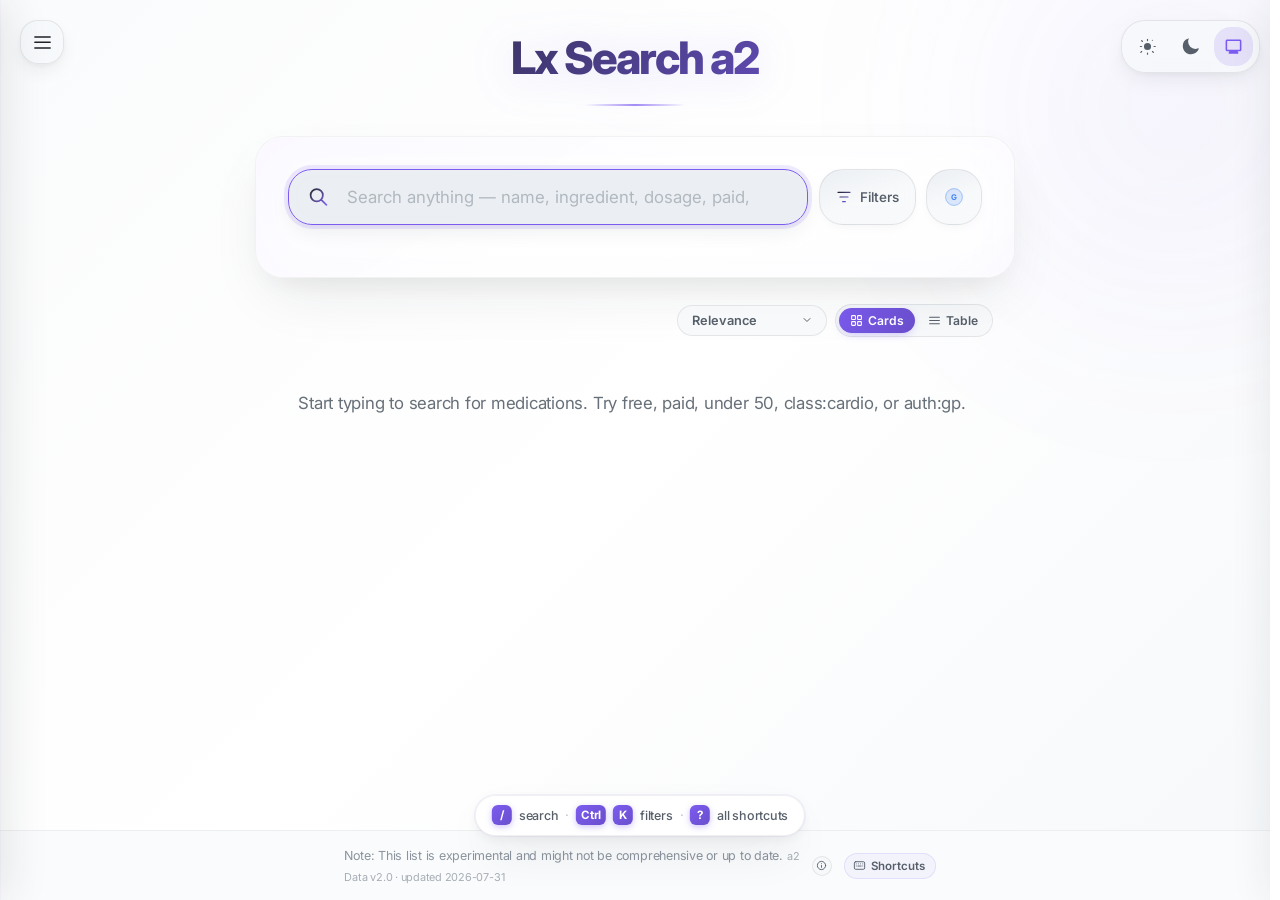
==== commit 241ee868: "fix: bug fixes and improvments" ====
--- a/index.html
+++ b/index.html
@@ -16,7 +16,7 @@
     <title>Lx Search</title>
     <link rel="preconnect" href="https://fonts.googleapis.com">
     <link rel="preconnect" href="https://fonts.gstatic.com" crossorigin>
-    <link href="https://fonts.googleapis.com/css2?family=Inter:wght@300;400;500;600;700;800;900&display=swap" rel="stylesheet">
+    <link href="https://fonts.googleapis.com/css2?family=Inter:wght@300..900&display=swap" rel="stylesheet">
     <script>/**
  * Fuse.js v6.6.2 - Lightweight fuzzy-search (http://fusejs.io)
  *
@@ -33,6 +33,7 @@
             --border-radius-lg: 24px;
             --border-radius-md: 18px;
             --border-radius-sm: 14px;
+            --border-radius-pill: 999px;
             
             --transition-speed-fast: 0.15s;
             --transition-speed-normal: 0.25s;
@@ -51,6 +52,7 @@
             --dark-bg-gradient-end: #010409;
             --dark-text-primary: #f0f6fc;
             --dark-text-secondary: #8b949e;
+            --dark-text-tertiary: #7a828c;
             --dark-text-placeholder: #6e7681;
             --dark-text-on-accent: #ffffff;
             --dark-accent-color: #a78bfa;
@@ -67,6 +69,9 @@
             --dark-tag-paid-bg: rgba(250, 204, 21, 0.1);
             --dark-tag-paid-border: rgba(250, 204, 21, 0.22);
             --dark-tag-paid-text: #fde68a;
+            --dark-flag-review-bg: rgba(249, 115, 22, 0.1);
+            --dark-flag-review-border: rgba(249, 115, 22, 0.25);
+            --dark-flag-review-text: #fdba74;
             --dark-tag-free-bg: rgba(52, 211, 153, 0.1);
             --dark-tag-free-border: rgba(52, 211, 153, 0.22);
             --dark-tag-free-text: #6ee7b7;
@@ -92,10 +97,11 @@
             --light-bg-gradient-end: #f6f8fa;
             --light-text-primary: #1f2328;
             --light-text-secondary: #57606a;
+            --light-text-tertiary: #66707b;
             --light-text-placeholder: #8b949e;
             --light-text-on-accent: #ffffff;
-            --light-accent-color: #6366f1;
-            --light-accent-color-rgb: 99, 102, 241;
+            --light-accent-color: #7c5cf0;
+            --light-accent-color-rgb: 124, 92, 240;
             --light-glass-bg-main: rgba(255, 255, 255, 0.78);
             --light-glass-border-main: rgba(0, 0, 0, 0.05);
             --light-glass-bg-interactive: rgba(246, 248, 250, 0.82);
@@ -107,6 +113,9 @@
             --light-tag-paid-bg: rgba(245, 158, 11, 0.12);
             --light-tag-paid-border: rgba(245, 158, 11, 0.22);
             --light-tag-paid-text: #b45309;
+            --light-flag-review-bg: rgba(234, 88, 12, 0.12);
+            --light-flag-review-border: rgba(234, 88, 12, 0.25);
+            --light-flag-review-text: #c2410c;
             --light-tag-free-bg: rgba(16, 185, 129, 0.1);
             --light-tag-free-border: rgba(16, 185, 129, 0.2);
             --light-tag-free-text: #047857;
@@ -133,6 +142,7 @@
             --bg-gradient-end: var(--dark-bg-gradient-end);
             --text-primary: var(--dark-text-primary);
             --text-secondary: var(--dark-text-secondary);
+            --text-tertiary: var(--dark-text-tertiary);
             --text-placeholder: var(--dark-text-placeholder);
             --text-on-accent: var(--dark-text-on-accent);
             --accent-color: var(--dark-accent-color);
@@ -149,6 +159,9 @@
             --tag-paid-bg: var(--dark-tag-paid-bg);
             --tag-paid-border: var(--dark-tag-paid-border);
             --tag-paid-text: var(--dark-tag-paid-text);
+            --flag-review-bg: var(--dark-flag-review-bg);
+            --flag-review-border: var(--dark-flag-review-border);
+            --flag-review-text: var(--dark-flag-review-text);
             --tag-free-bg: var(--dark-tag-free-bg);
             --tag-free-border: var(--dark-tag-free-border);
             --tag-free-text: var(--dark-tag-free-text);
@@ -176,6 +189,7 @@
             --main-search-card-before-bg: linear-gradient(135deg, rgba(var(--accent-color-rgb), 0.06) 0%, transparent 40%, rgba(var(--accent-color-rgb), 0.03) 100%);
             --result-item-before-bg: linear-gradient(135deg, rgba(var(--accent-color-rgb), 0.05) 0%, transparent 45%, rgba(var(--accent-color-rgb), 0.02) 100%);
             --shadow-primary: 0 12px 40px rgba(var(--accent-color-rgb), 0.12);
+            color-scheme: dark;
         }
 
         @media (prefers-color-scheme: light) {
@@ -185,6 +199,7 @@
                 --bg-gradient-end: var(--light-bg-gradient-end);
                 --text-primary: var(--light-text-primary);
                 --text-secondary: var(--light-text-secondary);
+                --text-tertiary: var(--light-text-tertiary);
                 --text-placeholder: var(--light-text-placeholder);
                 --text-on-accent: var(--light-text-on-accent);
                 --accent-color: var(--light-accent-color);
@@ -201,6 +216,9 @@
                 --tag-paid-bg: var(--light-tag-paid-bg);
                 --tag-paid-border: var(--light-tag-paid-border);
                 --tag-paid-text: var(--light-tag-paid-text);
+                --flag-review-bg: var(--light-flag-review-bg);
+                --flag-review-border: var(--light-flag-review-border);
+                --flag-review-text: var(--light-flag-review-text);
                 --tag-free-bg: var(--light-tag-free-bg);
                 --tag-free-border: var(--light-tag-free-border);
                 --tag-free-text: var(--light-tag-free-text);
@@ -227,6 +245,7 @@
                 --accent-bg-active: rgba(var(--light-accent-color-rgb), 0.14);
                 --main-search-card-before-bg: linear-gradient(150deg, rgba(var(--light-accent-color-rgb), 0.03) 0%, transparent 50%, rgba(var(--light-accent-color-rgb), 0.01) 100%);
                 --result-item-before-bg: linear-gradient(150deg, rgba(var(--light-accent-color-rgb), 0.02) 0%, transparent 50%, rgba(var(--light-accent-color-rgb), 0.005) 100%);
+                color-scheme: light;
             }
         }
 
@@ -236,6 +255,7 @@
             --bg-gradient-end: var(--light-bg-gradient-end);
             --text-primary: var(--light-text-primary);
             --text-secondary: var(--light-text-secondary);
+            --text-tertiary: var(--light-text-tertiary);
             --text-placeholder: var(--light-text-placeholder);
             --text-on-accent: var(--light-text-on-accent);
             --accent-color: var(--light-accent-color);
@@ -252,6 +272,9 @@
             --tag-paid-bg: var(--light-tag-paid-bg);
             --tag-paid-border: var(--light-tag-paid-border);
             --tag-paid-text: var(--light-tag-paid-text);
+            --flag-review-bg: var(--light-flag-review-bg);
+            --flag-review-border: var(--light-flag-review-border);
+            --flag-review-text: var(--light-flag-review-text);
             --tag-free-bg: var(--light-tag-free-bg);
             --tag-free-border: var(--light-tag-free-border);
             --tag-free-text: var(--light-tag-free-text);
@@ -278,6 +301,7 @@
             --accent-bg-active: rgba(var(--light-accent-color-rgb), 0.14);
             --main-search-card-before-bg: linear-gradient(150deg, rgba(var(--light-accent-color-rgb), 0.03) 0%, transparent 50%, rgba(var(--light-accent-color-rgb), 0.01) 100%);
             --result-item-before-bg: linear-gradient(150deg, rgba(var(--light-accent-color-rgb), 0.02) 0%, transparent 50%, rgba(var(--light-accent-color-rgb), 0.005) 100%);
+            color-scheme: light;
         }
 
         *,
@@ -318,8 +342,6 @@
         body {
             min-height: 100vh;
             background: linear-gradient(135deg, var(--bg-gradient-start), var(--bg-gradient-mid) 50%, var(--bg-gradient-end));
-            background-size: 400% 400%;
-            animation: gradientBG 30s ease-in-out infinite;
             color: var(--text-primary);
             line-height: 1.7;
             letter-spacing: -0.015em;
@@ -330,8 +352,7 @@
             overflow-x: hidden;
         }
 
-        body::before,
-        body::after {
+        body::before {
             content: '';
             position: fixed;
             border-radius: 50%;
@@ -340,10 +361,7 @@
             pointer-events: none;
             z-index: -1;
             will-change: transform;
-            transform: translateZ(0); 
-        }
-
-        body::before {
+            transform: translateZ(0);
             width: 650px;
             height: 650px;
             background: radial-gradient(circle, rgba(var(--accent-color-rgb), 0.25) 0%, transparent 65%);
@@ -352,40 +370,12 @@
             animation: floatOrb1 28s ease-in-out infinite;
         }
 
-        body::after {
-            width: 550px;
-            height: 550px;
-            background: radial-gradient(circle, rgba(var(--accent-color-rgb), 0.18) 0%, transparent 65%);
-            bottom: -180px;
-            left: -180px;
-            animation: floatOrb2 32s ease-in-out infinite;
-        }
-
-        @keyframes gradientBG {
-            0%, 100% { background-position: 0% 50%; }
-            25% { background-position: 50% 25%; }
-            50% { background-position: 100% 50%; }
-            75% { background-position: 50% 75%; }
-        }
-
         @keyframes floatOrb1 {
             0%, 100% { transform: translate3d(0, 0, 0) scale(1); }
             20% { transform: translate3d(-40px, 60px, 0) scale(1.08); }
             40% { transform: translate3d(-80px, 30px, 0) scale(0.96); }
             60% { transform: translate3d(-60px, 90px, 0) scale(1.04); }
             80% { transform: translate3d(-20px, 50px, 0) scale(1.02); }
-        }
-
-        @keyframes floatOrb2 {
-            0%, 100% { transform: translate3d(0, 0, 0) scale(1); }
-            25% { transform: translate3d(60px, -50px, 0) scale(1.06); }
-            50% { transform: translate3d(40px, -80px, 0) scale(0.94); }
-            75% { transform: translate3d(70px, -40px, 0) scale(1.03); }
-        }
-
-        @keyframes inputFocusPulse {
-            0%, 100% { box-shadow: 0 0 0 4px rgba(var(--accent-color-rgb), 0.12), 0 8px 24px -6px var(--shadow-color-medium), 0 3px 10px -3px var(--shadow-color-soft), inset 0 1px 0 rgba(255, 255, 255, 0.05); }
-            50% { box-shadow: 0 0 0 6px rgba(var(--accent-color-rgb), 0.08), 0 10px 28px -6px var(--shadow-color-medium), 0 4px 12px -3px var(--shadow-color-soft), inset 0 1px 0 rgba(255, 255, 255, 0.05); }
         }
 
         .theme-switcher {
@@ -423,7 +413,6 @@
                 &:hover {
                     color: var(--text-primary);
                     background-color: var(--accent-bg-subtle);
-                    transform: scale(1.08);
                 }
 
                 &.active {
@@ -439,9 +428,7 @@
                     transition: transform var(--transition-speed-fast) var(--transition-easing-spring);
                 }
 
-                &:hover svg {
-                    transform: rotate(12deg);
-                }
+
             }
         }
 
@@ -455,7 +442,6 @@
             min-height: calc(100vh - 4rem);
             padding: 1.25rem;
             position: relative;
-            overflow: auto;
         }
 
         .title {
@@ -494,7 +480,7 @@
             -webkit-backdrop-filter: blur(var(--glass-blur-main)) saturate(var(--glass-saturation));
             border: 1px solid var(--glass-border-main);
             border-radius: var(--border-radius-xl);
-            box-shadow: 0 25px 60px -15px var(--shadow-color-medium), 0 15px 30px -10px var(--shadow-color-soft), 0 0 0 1px rgba(255, 255, 255, 0.03), inset 0 1px 0 rgba(255, 255, 255, 0.04);
+            box-shadow: 0 25px 60px -15px var(--shadow-color-medium), 0 15px 30px -10px var(--shadow-color-soft);
             padding: 2rem;
             transition: background var(--transition-speed-normal) var(--transition-easing), border-color var(--transition-speed-normal) var(--transition-easing), box-shadow var(--transition-speed-normal) var(--transition-easing);
             flex-shrink: 0;
@@ -564,7 +550,6 @@
                 border-color: var(--glass-border-interactive-focus);
                 background: var(--glass-bg-interactive-hover);
                 box-shadow: 0 0 0 4px rgba(var(--accent-color-rgb), 0.12), 0 8px 24px -6px var(--shadow-color-medium), 0 3px 10px -3px var(--shadow-color-soft), inset 0 1px 0 rgba(255, 255, 255, 0.05);
-                animation: inputFocusPulse 2s ease-in-out infinite;
             }
 
             &:disabled {
@@ -617,7 +602,7 @@
 
             &:hover {
                 background-color: rgba(var(--accent-color-rgb), 0.12);
-                transform: translateY(-50%) scale(1.1);
+                transform: translateY(-50%);
 
                 & svg {
                     stroke: var(--text-primary);
@@ -626,7 +611,7 @@
             }
 
             &:active {
-                transform: translateY(-50%) scale(0.95);
+                transform: translateY(-50%);
             }
 
             & svg {
@@ -764,7 +749,7 @@
             min-width: 18px;
             height: 18px;
             padding: 0 5px;
-            border-radius: 999px;
+            border-radius: var(--border-radius-pill);
             background: var(--accent-color);
             color: var(--text-on-accent);
             font-size: 0.68rem;
@@ -802,6 +787,7 @@
         }
 
         .chip-remove {
+            position: relative;
             display: flex;
             align-items: center;
             justify-content: center;
@@ -813,7 +799,13 @@
             color: var(--accent-color);
             cursor: pointer;
             padding: 0;
-            transition: background-color var(--transition-speed-fast) var(--transition-easing), transform var(--transition-speed-fast) var(--transition-easing-spring), color var(--transition-speed-fast) var(--transition-easing);
+            transition: background-color var(--transition-speed-fast) var(--transition-easing), color var(--transition-speed-fast) var(--transition-easing);
+
+            &::before {
+                content: '';
+                position: absolute;
+                inset: -4px;
+            }
 
             & svg {
                 width: 9px;
@@ -823,7 +815,6 @@
             &:hover {
                 background: var(--accent-color);
                 color: var(--text-on-accent);
-                transform: scale(1.12);
             }
         }
 
@@ -882,18 +873,17 @@
         .filter-panel {
             position: fixed;
             top: 0;
-            inset-inline-end: -420px;
+            inset-inline-end: 0;
             width: min(400px, 92vw);
-            height: 100vh;
+            height: 100dvh;
             background: var(--panel-bg);
-            backdrop-filter: blur(var(--glass-blur-main)) saturate(var(--glass-saturation));
-            -webkit-backdrop-filter: blur(var(--glass-blur-main)) saturate(var(--glass-saturation));
             border-inline-start: 1px solid var(--panel-border);
             box-shadow: -8px 0px 40px var(--shadow-color-medium), 0 0 0 1px rgba(var(--accent-color-rgb), 0.03);
             display: flex;
             flex-direction: column;
             overflow: hidden;
-            transition: inset-inline-end 0.4s cubic-bezier(0.4, 0, 0.2, 1), inset-inline-start 0.4s cubic-bezier(0.4, 0, 0.2, 1), background var(--transition-speed-normal) var(--transition-easing), border-color var(--transition-speed-normal) var(--transition-easing);
+            transform: translateX(100%);
+            transition: transform 0.4s cubic-bezier(0.4, 0, 0.2, 1), background var(--transition-speed-normal) var(--transition-easing), border-color var(--transition-speed-normal) var(--transition-easing);
             z-index: 1200;
 
             &::before {
@@ -908,15 +898,16 @@
         }
 
         .filter-panel.open {
-            inset-inline-end: 0;
+            transform: translateX(0);
         }
 
         .filter-panel.dock-left {
             inset-inline-end: auto;
-            inset-inline-start: -420px;
+            inset-inline-start: 0;
             border-inline-start: none;
             border-inline-end: 1px solid var(--panel-border);
             box-shadow: 8px 0px 40px var(--shadow-color-medium), 0 0 0 1px rgba(var(--accent-color-rgb), 0.03);
+            transform: translateX(-100%);
 
             &::before {
                 inset: 0 0 0 auto;
@@ -924,7 +915,7 @@
         }
 
         .filter-panel.dock-left.open {
-            inset-inline-start: 0;
+            transform: translateX(0);
         }
 
         @media (min-width: 769px) {
@@ -947,9 +938,6 @@
             flex-shrink: 0;
             transition: background var(--transition-speed-normal) var(--transition-easing), border-color var(--transition-speed-normal) var(--transition-easing);
             box-shadow: 0 6px 16px -10px var(--shadow-color-medium);
-            position: sticky;
-            top: 0;
-            z-index: 2;
         }
 
         .filter-panel-header-actions {
@@ -978,7 +966,6 @@
                 color: var(--accent-color);
                 border-color: rgba(var(--accent-color-rgb), 0.2);
                 box-shadow: 0 4px 10px -2px rgba(var(--accent-color-rgb), 0.18);
-                transform: scale(1.08);
             }
 
             &:active {
@@ -1010,8 +997,7 @@
             & p {
                 margin: 3px 0 0;
                 font-size: 0.72rem;
-                color: var(--text-secondary);
-                opacity: 0.75;
+                color: var(--text-tertiary);
             }
         }
 
@@ -1039,13 +1025,13 @@
             &:hover {
                 background-color: rgba(var(--accent-color-rgb), 0.12);
                 color: var(--accent-color);
-                transform: scale(1.12) rotate(90deg);
+                transform: rotate(90deg);
                 border-color: rgba(var(--accent-color-rgb), 0.2);
                 box-shadow: 0 4px 10px -2px rgba(var(--accent-color-rgb), 0.18);
             }
 
             &:active {
-                transform: scale(1) rotate(90deg);
+                transform: rotate(90deg);
             }
         }
 
@@ -1076,7 +1062,7 @@
             width: 100%;
             height: 50px;
             padding-inline: 46px 40px;
-            border-radius: 999px;
+            border-radius: var(--border-radius-pill);
             border: 1px solid var(--glass-border-interactive);
             background: var(--glass-bg-interactive);
             backdrop-filter: blur(var(--glass-blur-interactive));
@@ -1183,7 +1169,7 @@
             gap: 10px;
             border: 1px solid var(--glass-border-interactive);
             background: var(--glass-bg-interactive);
-            border-radius: 18px;
+            border-radius: var(--border-radius-md);
             padding: 9px 12px 9px 9px;
             cursor: pointer;
             text-align: left;
@@ -1236,8 +1222,7 @@
         .availability-card-count {
             font-size: 0.68rem;
             font-weight: 600;
-            color: var(--text-secondary);
-            opacity: 0.65;
+            color: var(--text-tertiary);
             font-variant-numeric: tabular-nums;
             line-height: 1.15;
         }
@@ -1471,8 +1456,7 @@
             font-weight: 700;
             letter-spacing: 0.06em;
             text-transform: uppercase;
-            color: var(--text-secondary);
-            opacity: 0.65;
+            color: var(--text-tertiary);
             padding: 12px 8px 5px;
             margin-top: 4px;
             border-top: 1px solid rgba(var(--accent-color-rgb), 0.08);
@@ -1509,7 +1493,7 @@
                 top: 50%;
                 width: 3px;
                 height: 0;
-                border-radius: 999px;
+                border-radius: var(--border-radius-pill);
                 background: var(--accent-color);
                 transform: translateY(-50%);
                 transition: height var(--transition-speed-fast) var(--transition-easing);
@@ -1558,8 +1542,7 @@
             width: 15px;
             height: 15px;
             flex-shrink: 0;
-            color: var(--text-secondary);
-            opacity: 0.75;
+            color: var(--text-tertiary);
         }
 
         .filter-search-item-meta {
@@ -1572,8 +1555,7 @@
         .filter-search-item-count {
             font-size: 0.72rem;
             font-weight: 600;
-            color: var(--text-secondary);
-            opacity: 0.6;
+            color: var(--text-tertiary);
             font-variant-numeric: tabular-nums;
         }
 
@@ -1601,8 +1583,7 @@
             padding: 30px 12px;
             text-align: center;
             font-size: 0.85rem;
-            color: var(--text-secondary);
-            opacity: 0.75;
+            color: var(--text-tertiary);
         }
 
         .filter-section-count {
@@ -1612,7 +1593,7 @@
             background: var(--accent-bg-subtle);
             border: 1px solid rgba(var(--accent-color-rgb), 0.18);
             padding: 1px 7px;
-            border-radius: 999px;
+            border-radius: var(--border-radius-pill);
         }
 
         .filter-chip-grid {
@@ -1650,7 +1631,7 @@
             font-weight: 550;
             font-family: inherit;
             padding: 7px 10px 7px 13px;
-            border-radius: 999px;
+            border-radius: var(--border-radius-pill);
             cursor: pointer;
             white-space: nowrap;
             transition: background-color var(--transition-speed-fast) var(--transition-easing), border-color var(--transition-speed-fast) var(--transition-easing), color var(--transition-speed-fast) var(--transition-easing), transform var(--transition-speed-fast) var(--transition-easing-spring);
@@ -1769,8 +1750,8 @@
         .result-count {
             font-size: 0.82rem;
             color: var(--text-secondary);
-            padding: 0.35rem 0.85rem;
-            margin-bottom: 0.85rem;
+            padding: 0;
+            margin-bottom: 0;
             font-weight: 500;
             opacity: 0;
             transform: translateY(-6px);
@@ -1831,17 +1812,14 @@
             content-visibility: auto;
             contain-intrinsic-size: auto 210px;
             background: var(--glass-bg-card);
-            backdrop-filter: blur(var(--glass-blur-card)) saturate(var(--glass-saturation));
-            -webkit-backdrop-filter: blur(var(--glass-blur-card)) saturate(var(--glass-saturation));
             border: 1px solid var(--glass-border-card);
             border-radius: var(--border-radius-lg);
             padding: 1.35rem 1.6rem;
             margin-bottom: 1.15rem;
-            box-shadow: 0 18px 50px -12px var(--shadow-color-medium), 0 8px 20px -6px var(--shadow-color-soft), 0 0 0 1px rgba(255, 255, 255, 0.02), inset 0 1px 0 rgba(255, 255, 255, 0.03);
+            box-shadow: 0 18px 50px -12px var(--shadow-color-medium), 0 8px 20px -6px var(--shadow-color-soft);
             position: relative;
             overflow: visible;
             transition: background var(--transition-speed-normal) var(--transition-easing), box-shadow var(--transition-speed-normal) var(--transition-easing), border-color var(--transition-speed-normal) var(--transition-easing), transform var(--transition-speed-fast) var(--transition-easing);
-            will-change: transform;
 
             &::before {
                 content: '';
@@ -1855,31 +1833,14 @@
                 transition: opacity var(--transition-speed-fast) var(--transition-easing);
             }
 
-            &::after {
-                content: '';
-                position: absolute;
-                inset: 0;
-                border-radius: inherit;
-                pointer-events: none;
-                z-index: 0;
-                box-shadow: inset 0 0 50px rgba(var(--accent-color-rgb), 0.01);
-                opacity: 0;
-                transition: opacity var(--transition-speed-normal) var(--transition-easing);
-            }
-
             &:hover {
                 background: var(--glass-bg-card-hover);
-                transform: translateY(-6px) scale(1.008);
-                box-shadow: 0 24px 60px -12px var(--shadow-color-medium), 0 12px 28px -8px var(--shadow-color-soft), 0 0 0 1px rgba(var(--accent-color-rgb), 0.12);
+                transform: translateY(-2px);
+                box-shadow: 0 24px 60px -12px var(--shadow-color-medium), 0 12px 28px -8px var(--shadow-color-soft);
                 border-color: rgba(var(--accent-color-rgb), 0.18);
 
                 &::before {
                     opacity: 1;
-                }
-
-                &::after {
-                    opacity: 1;
-                    box-shadow: inset 0 0 60px rgba(var(--accent-color-rgb), 0.025);
                 }
             }
 
@@ -1897,14 +1858,18 @@
             animation: cardSlideIn 0.35s var(--transition-easing) both;
         }
 
+        .table-row.row-enter {
+            animation: cardSlideIn 0.35s var(--transition-easing) both;
+        }
+
         @keyframes cardSlideIn {
             from {
                 opacity: 0;
-                transform: translateY(12px) scale(0.98);
+                transform: translateY(12px);
             }
             to {
                 opacity: 1;
-                transform: translateY(0) scale(1);
+                transform: translateY(0);
             }
         }
 
@@ -1946,11 +1911,7 @@
             letter-spacing: 0.8px;
             border: 1px solid;
             box-shadow: 0 3px 8px var(--shadow-color-soft);
-            transition: transform var(--transition-speed-fast) var(--transition-easing-spring), box-shadow var(--transition-speed-fast) var(--transition-easing);
-
-            &:hover {
-                transform: scale(1.05);
-            }
+            transition: box-shadow var(--transition-speed-fast) var(--transition-easing);
 
             &.paid {
                 background: linear-gradient(135deg, var(--tag-paid-bg) 0%, rgba(250, 204, 21, 0.06) 100%);
@@ -2018,16 +1979,9 @@
             background: rgba(var(--accent-color-rgb), 0.04);
             color: var(--text-secondary);
             border: 1px solid rgba(var(--accent-color-rgb), 0.06);
-            transition: background-color var(--transition-speed-fast) var(--transition-easing), color var(--transition-speed-fast) var(--transition-easing), transform var(--transition-speed-fast) var(--transition-easing-spring), box-shadow var(--transition-speed-fast) var(--transition-easing);
+            transition: background-color var(--transition-speed-fast) var(--transition-easing), color var(--transition-speed-fast) var(--transition-easing), box-shadow var(--transition-speed-fast) var(--transition-easing);
             box-shadow: 0 2px 6px rgba(var(--accent-color-rgb), 0.03);
             font-weight: 450;
-
-            &:hover {
-                background: rgba(var(--accent-color-rgb), 0.1);
-                transform: translateY(-2px) scale(1.02);
-                box-shadow: 0 5px 12px rgba(var(--accent-color-rgb), 0.08);
-                color: var(--text-primary);
-            }
 
             & mark {
                 background-color: transparent;
@@ -2109,7 +2063,7 @@
                 background: var(--glass-bg-interactive-hover);
                 color: var(--text-primary);
                 border-color: rgba(var(--accent-color-rgb), 0.2);
-                transform: translateY(-3px);
+                transform: translateY(-2px);
                 box-shadow: 0 8px 20px -5px var(--shadow-color-medium);
             }
 
@@ -2119,11 +2073,6 @@
 
             & svg {
                 display: block;
-                transition: transform var(--transition-speed-fast) var(--transition-easing-spring);
-            }
-
-            &:hover svg {
-                transform: scale(1.1);
             }
         }
 
@@ -2162,12 +2111,8 @@
                 background-color: var(--accent-bg-active);
                 color: var(--accent-color);
                 border-color: rgba(var(--accent-color-rgb), 0.35);
-                transform: translateY(-3px) scale(1.08);
+                transform: translateY(-2px);
                 box-shadow: 0 6px 14px rgba(var(--accent-color-rgb), 0.18);
-
-                & svg {
-                    transform: scale(1.1);
-                }
             }
 
             &:active {
@@ -2202,12 +2147,8 @@
                 color: var(--accent-color);
                 background-color: var(--accent-bg-subtle);
                 border-color: rgba(var(--accent-color-rgb), 0.35);
-                transform: translateY(-3px) scale(1.08);
+                transform: translateY(-2px);
                 box-shadow: 0 6px 14px rgba(var(--accent-color-rgb), 0.15);
-
-                & svg {
-                    transform: rotate(-15deg) scale(1.1);
-                }
             }
 
             &:active {
@@ -2249,7 +2190,7 @@
             &:hover {
                 background: var(--glass-bg-interactive-hover);
                 border-color: rgba(var(--accent-color-rgb), 0.3);
-                transform: translateY(-3px) scale(1.06);
+                transform: translateY(-2px);
                 box-shadow: 0 12px 28px -6px var(--shadow-color-medium), 0 4px 12px -3px var(--shadow-color-soft), 0 0 0 1px rgba(var(--accent-color-rgb), 0.08);
                 color: var(--accent-color);
             }
@@ -2262,11 +2203,6 @@
                 width: 21px;
                 height: 21px;
                 fill: currentColor;
-                transition: transform var(--transition-speed-fast) var(--transition-easing-spring);
-            }
-
-            &:hover svg {
-                transform: scale(1.12);
             }
         }
 
@@ -2279,36 +2215,35 @@
         .side-panel {
             position: fixed;
             top: 0;
-            inset-inline-start: -360px;
+            inset-inline-start: 0;
             width: 350px;
-            height: 100vh;
+            height: 100dvh;
             background: var(--panel-bg);
             border-inline-end: 1px solid var(--panel-border);
             box-shadow: 8px 0px 40px var(--shadow-color-medium), 0 0 0 1px rgba(var(--accent-color-rgb), 0.03);
             z-index: 1200;
             display: flex;
             flex-direction: column;
-            transition: inset-inline-start 0.4s cubic-bezier(0.4, 0, 0.2, 1), inset-inline-end 0.4s cubic-bezier(0.4, 0, 0.2, 1), background var(--transition-speed-normal) var(--transition-easing), border-color var(--transition-speed-normal) var(--transition-easing), box-shadow var(--transition-speed-normal) var(--transition-easing);
+            transform: translateX(-100%);
+            transition: transform 0.4s cubic-bezier(0.4, 0, 0.2, 1), background var(--transition-speed-normal) var(--transition-easing), border-color var(--transition-speed-normal) var(--transition-easing), box-shadow var(--transition-speed-normal) var(--transition-easing);
             color: var(--text-primary);
-            overflow-y: auto;
-            backdrop-filter: blur(16px) saturate(var(--glass-saturation));
-            -webkit-backdrop-filter: blur(16px) saturate(var(--glass-saturation));
 
             &.open {
-                inset-inline-start: 0;
+                transform: translateX(0);
             }
         }
 
         .side-panel.dock-right {
             inset-inline-start: auto;
-            inset-inline-end: -360px;
+            inset-inline-end: 0;
             border-inline-end: none;
             border-inline-start: 1px solid var(--panel-border);
             box-shadow: -8px 0px 40px var(--shadow-color-medium), 0 0 0 1px rgba(var(--accent-color-rgb), 0.03);
+            transform: translateX(100%);
         }
 
         .side-panel.dock-right.open {
-            inset-inline-end: 0;
+            transform: translateX(0);
         }
 
         .side-panel-header {
@@ -2321,9 +2256,6 @@
             flex-shrink: 0;
             transition: background var(--transition-speed-normal) var(--transition-easing), border-color var(--transition-speed-normal) var(--transition-easing);
             box-shadow: 0 6px 16px -10px var(--shadow-color-medium);
-            position: sticky;
-            top: 0;
-            z-index: 2;
 
             & h3 {
                 font-size: 1.15rem;
@@ -2363,13 +2295,13 @@
             &:hover {
                 background-color: rgba(var(--accent-color-rgb), 0.12);
                 color: var(--accent-color);
-                transform: scale(1.12) rotate(90deg);
+                transform: rotate(90deg);
                 border-color: rgba(var(--accent-color-rgb), 0.2);
                 box-shadow: 0 4px 10px -2px rgba(var(--accent-color-rgb), 0.18);
             }
 
             &:active {
-                transform: scale(1) rotate(90deg);
+                transform: rotate(90deg);
             }
 
             & svg {
@@ -2454,7 +2386,7 @@
                     top: 50%;
                     width: 3px;
                     height: 0;
-                    border-radius: 999px;
+                    border-radius: var(--border-radius-pill);
                     background: var(--accent-color);
                     transform: translateY(-50%);
                     transition: height var(--transition-speed-fast) var(--transition-easing);
@@ -2564,7 +2496,7 @@
                 background-color: var(--glass-bg-interactive-hover);
                 color: var(--accent-color);
                 border-color: rgba(var(--accent-color-rgb), 0.25);
-                transform: translateY(-3px);
+                transform: translateY(-2px);
                 box-shadow: 0 8px 20px -5px rgba(var(--accent-color-rgb), 0.15);
 
                 &::after {
@@ -2579,8 +2511,7 @@
 
         .panel-section-hint {
             font-size: 0.75rem;
-            color: var(--text-secondary);
-            opacity: 0.75;
+            color: var(--text-tertiary);
             margin: -0.4rem 0 0;
         }
 
@@ -2607,7 +2538,7 @@
             color: var(--accent-color);
             background: var(--accent-bg-active);
             border: 1px solid rgba(var(--accent-color-rgb), 0.22);
-            border-radius: 999px;
+            border-radius: var(--border-radius-pill);
             padding: 0.1rem 0.5rem;
             opacity: 0;
             transform: scale(0.85);
@@ -2734,7 +2665,7 @@
                 box-shadow: 0 8px 20px -5px var(--shadow-color-medium);
 
                 & svg {
-                    transform: scale(1.1) rotate(-6deg);
+                    transform: rotate(-6deg);
                 }
             }
 
@@ -2755,8 +2686,6 @@
             border: 1px solid var(--panel-border);
             border-radius: var(--border-radius-md);
             box-shadow: 0 20px 48px -12px var(--shadow-color-strong), 0 4px 16px -4px var(--shadow-color-medium), 0 0 0 1px rgba(var(--accent-color-rgb), 0.04);
-            backdrop-filter: blur(var(--glass-blur-main)) saturate(var(--glass-saturation));
-            -webkit-backdrop-filter: blur(var(--glass-blur-main)) saturate(var(--glass-saturation));
             opacity: 0;
             transform: translateY(-6px) scale(0.96);
             transform-origin: top center;
@@ -2849,8 +2778,7 @@
             flex-shrink: 0;
             font-size: 0.68rem;
             font-weight: 600;
-            color: var(--text-secondary);
-            opacity: 0.55;
+            color: var(--text-tertiary);
             white-space: nowrap;
         }
 
@@ -2887,12 +2815,10 @@
             align-items: center;
             gap: 7px;
             padding: 9px 16px;
-            border-radius: 999px;
+            border-radius: var(--border-radius-pill);
             background: var(--panel-bg);
             border: 1px solid var(--panel-border);
             box-shadow: 0 20px 48px -12px var(--shadow-color-strong), 0 4px 16px -4px var(--shadow-color-medium), 0 0 0 1px rgba(var(--accent-color-rgb), 0.06);
-            backdrop-filter: blur(var(--glass-blur-main)) saturate(var(--glass-saturation));
-            -webkit-backdrop-filter: blur(var(--glass-blur-main)) saturate(var(--glass-saturation));
             font-size: 0.78rem;
             font-weight: 500;
             color: var(--text-secondary);
@@ -3007,12 +2933,7 @@
             &:hover {
                 color: var(--accent-color);
                 opacity: 1;
-                transform: scale(1.15);
                 background: rgba(var(--accent-color-rgb), 0.12);
-            }
-
-            &:active {
-                transform: scale(1);
             }
         }
 
@@ -3074,7 +2995,7 @@
                 box-shadow: 0 6px 20px -4px color-mix(in srgb, var(--accent-color) 35%, transparent);
 
                 &:hover {
-                    transform: translateY(-3px);
+                    transform: translateY(-2px);
                     box-shadow: 0 10px 28px -4px color-mix(in srgb, var(--accent-color) 40%, transparent);
                 }
 
@@ -3121,7 +3042,7 @@
             font-size: 0.72rem;
             font-weight: 600;
             padding: 5px 10px 5px 8px;
-            border-radius: 999px;
+            border-radius: var(--border-radius-pill);
             cursor: pointer;
             transition: background-color var(--transition-speed-fast) var(--transition-easing), border-color var(--transition-speed-fast) var(--transition-easing), color var(--transition-speed-fast) var(--transition-easing), transform var(--transition-speed-fast) var(--transition-easing-spring);
 
@@ -3154,8 +3075,6 @@
             border: 1px solid var(--panel-border);
             border-radius: var(--border-radius-lg);
             box-shadow: 0 24px 56px -14px var(--shadow-color-strong), 0 6px 20px -6px var(--shadow-color-medium), 0 0 0 1px rgba(var(--accent-color-rgb), 0.05);
-            backdrop-filter: blur(var(--glass-blur-main)) saturate(var(--glass-saturation));
-            -webkit-backdrop-filter: blur(var(--glass-blur-main)) saturate(var(--glass-saturation));
             opacity: 0;
             visibility: hidden;
             transform: translateY(8px) scale(0.96);
@@ -3249,8 +3168,7 @@
             & i {
                 font-style: normal;
                 font-size: 0.68rem;
-                color: var(--text-secondary);
-                opacity: 0.6;
+                color: var(--text-tertiary);
             }
 
             & span {
@@ -3279,7 +3197,7 @@
                 background-color: var(--glass-bg-interactive-hover);
                 color: var(--text-primary);
                 border-color: rgba(var(--accent-color-rgb), 0.25);
-                transform: translateY(-3px) scale(1.02);
+                transform: translateY(-2px);
                 box-shadow: 0 10px 28px -6px var(--shadow-color-medium);
             }
 
@@ -3404,7 +3322,6 @@
 
             .side-panel {
                 width: 320px;
-                left: -330px;
             }
         }
 
@@ -3506,7 +3423,7 @@
                 max-width: 100%;
                 height: auto;
                 max-height: 82vh;
-                border-radius: 22px 22px 0 0;
+                border-radius: var(--border-radius-lg) var(--border-radius-lg) 0 0;
                 transform: translateY(100%);
                 transform-origin: bottom center;
             }
@@ -3624,11 +3541,7 @@
 
             .side-panel {
                 width: 100%;
-                inset-inline-start: -100%;
                 border-inline-end: none;
-                &.open {
-                    inset-inline-start: 0;
-                }
             }
 
             .side-panel-toggle {
@@ -3650,7 +3563,7 @@
                 --accent-color: #000;
             }
 
-            :where(.theme-switcher, .filters-bar, .filter-panel, .filter-panel-overlay, .active-chips, .clear-btn, .search-hint, .result-card-actions, .online-search-options, .side-panel-toggle, .side-panel, .side-panel-overlay, .app-disclaimer, .shortcuts-popover, .custom-confirm, .load-more-btn) {
+            :where(.theme-switcher, .filters-bar, .filter-panel, .filter-panel-overlay, .active-chips, .clear-btn, .search-hint, .result-card-actions, .online-search-options, .side-panel-toggle, .side-panel, .side-panel-overlay, .app-disclaimer, .shortcuts-popover, .custom-confirm, .load-more-btn, .results-toolbar, .az-rail, .az-rail-mobile, .compare-drawer, #ui-tooltip, .pin-limit-notice, .legend-popover) {
                 display: none !important;
             }
 
@@ -3708,11 +3621,6 @@
             margin-bottom: 0.4rem;
         }
 
-        .result-count {
-            padding: 0;
-            margin-bottom: 0;
-        }
-
         .result-count-breakdown {
             font-weight: 500;
             opacity: 0.75;
@@ -3730,7 +3638,7 @@
             align-items: center;
             border: 1px solid var(--glass-border-interactive);
             background: var(--glass-bg-interactive);
-            border-radius: 999px;
+            border-radius: var(--border-radius-pill);
             padding: 3px;
             gap: 2px;
         }
@@ -3746,7 +3654,7 @@
             font-size: 0.76rem;
             font-weight: 600;
             padding: 5px 11px;
-            border-radius: 999px;
+            border-radius: var(--border-radius-pill);
             cursor: pointer;
             transition: background-color var(--transition-speed-fast) var(--transition-easing), color var(--transition-speed-fast) var(--transition-easing), transform var(--transition-speed-fast) var(--transition-easing-spring);
 
@@ -3782,7 +3690,7 @@
             color: var(--text-secondary);
             background: var(--glass-bg-interactive);
             border: 1px solid var(--glass-border-interactive);
-            border-radius: 999px;
+            border-radius: var(--border-radius-pill);
             padding: 7px 32px 7px 14px;
             min-width: 150px;
             cursor: pointer;
@@ -3833,8 +3741,6 @@
             border: 1px solid var(--panel-border);
             border-radius: var(--border-radius-md);
             box-shadow: 0 20px 48px -14px var(--shadow-color-strong), 0 4px 14px -4px var(--shadow-color-medium);
-            backdrop-filter: blur(var(--glass-blur-main)) saturate(var(--glass-saturation));
-            -webkit-backdrop-filter: blur(var(--glass-blur-main)) saturate(var(--glass-saturation));
             padding: 6px;
             display: flex;
             flex-direction: column;
@@ -3890,22 +3796,35 @@
             }
         }
 
+        .results-body {
+            display: flex;
+            align-items: flex-start;
+            gap: 10px;
+        }
+
+        #results-list,
+        .results-table-wrap {
+            flex: 1;
+            min-width: 0;
+        }
+
         .az-rail {
             position: sticky;
             top: 96px;
-            float: right;
+            order: 1;
+            flex-shrink: 0;
             display: flex;
             flex-direction: column;
             gap: 1px;
-            margin-left: 10px;
             padding: 6px 3px;
             background: var(--glass-bg-interactive);
             border: 1px solid var(--glass-border-interactive);
-            border-radius: 999px;
+            border-radius: var(--border-radius-pill);
             z-index: 5;
         }
 
         .az-rail-btn {
+            position: relative;
             width: 18px;
             height: 15px;
             border: none;
@@ -3919,6 +3838,12 @@
             text-align: center;
             transition: color var(--transition-speed-fast) var(--transition-easing), background-color var(--transition-speed-fast) var(--transition-easing);
 
+            &::before {
+                content: '';
+                position: absolute;
+                inset: -1px -5px;
+            }
+
             &:hover, &:focus-visible {
                 color: var(--accent-color);
                 background: var(--accent-bg-subtle);
@@ -3945,8 +3870,12 @@
             border-radius: var(--border-radius-lg);
             border: 1px solid var(--glass-border-card);
             background: var(--glass-bg-card);
-            backdrop-filter: blur(var(--glass-blur-card)) saturate(var(--glass-saturation));
-            -webkit-backdrop-filter: blur(var(--glass-blur-card)) saturate(var(--glass-saturation));
+        }
+
+        @media (min-width: 769px) {
+            .results-table-wrap {
+                overflow: visible;
+            }
         }
 
         .results-table-wrap::-webkit-scrollbar {
@@ -3971,6 +3900,7 @@
             table-layout: fixed;
             border-collapse: collapse;
             font-size: 0.86rem;
+            line-height: 1.45;
 
             & th {
                 text-align: left;
@@ -3986,7 +3916,7 @@
                 text-overflow: ellipsis;
                 position: sticky;
                 top: 0;
-                background: var(--glass-bg-card);
+                background: var(--panel-bg);
                 z-index: 1;
             }
 
@@ -4002,8 +3932,6 @@
 
             & tbody tr {
                 scroll-margin-top: 100px;
-                content-visibility: auto;
-                contain-intrinsic-size: auto;
                 cursor: pointer;
                 transition: background-color var(--transition-speed-fast) var(--transition-easing);
             }
@@ -4089,8 +4017,6 @@
             border: 1px solid var(--panel-border);
             border-radius: var(--border-radius-md);
             box-shadow: 0 20px 48px -12px var(--shadow-color-strong), 0 4px 16px -4px var(--shadow-color-medium);
-            backdrop-filter: blur(var(--glass-blur-main)) saturate(var(--glass-saturation));
-            -webkit-backdrop-filter: blur(var(--glass-blur-main)) saturate(var(--glass-saturation));
             opacity: 0;
             transform: translateY(-6px) scale(0.96);
             transform-origin: top right;
@@ -4133,7 +4059,7 @@
             text-transform: uppercase;
             letter-spacing: 0.08em;
             color: var(--text-placeholder);
-            background: var(--glass-bg-card);
+            background: var(--panel-bg);
         }
 
         .letter-divider {
@@ -4206,7 +4132,7 @@
             font-size: 0.72rem;
             font-weight: 650;
             padding: 5px 11px;
-            border-radius: 999px;
+            border-radius: var(--border-radius-pill);
             cursor: pointer;
             border: 1px solid var(--tag-free-border);
             background: var(--tag-free-bg);
@@ -4246,8 +4172,7 @@
                 text-transform: uppercase;
                 letter-spacing: 0.05em;
                 font-weight: 700;
-                color: var(--text-secondary);
-                opacity: 0.75;
+                color: var(--text-tertiary);
                 margin-bottom: 6px;
             }
 
@@ -4281,6 +4206,7 @@
         }
 
         .legend-trigger-btn {
+            position: relative;
             display: inline-flex;
             align-items: center;
             justify-content: center;
@@ -4294,6 +4220,12 @@
             flex-shrink: 0;
             transition: color var(--transition-speed-fast) var(--transition-easing), border-color var(--transition-speed-fast) var(--transition-easing);
 
+            &::before {
+                content: '';
+                position: absolute;
+                inset: -2px;
+            }
+
             & svg { width: 11px; height: 11px; }
 
             &:hover, &:focus-visible {
@@ -4310,8 +4242,6 @@
             border: 1px solid var(--panel-border);
             border-radius: var(--border-radius-lg);
             box-shadow: 0 24px 56px -14px var(--shadow-color-strong), 0 6px 20px -6px var(--shadow-color-medium);
-            backdrop-filter: blur(var(--glass-blur-main)) saturate(var(--glass-saturation));
-            -webkit-backdrop-filter: blur(var(--glass-blur-main)) saturate(var(--glass-saturation));
             opacity: 0;
             visibility: hidden;
             transform: translateY(8px) scale(0.96);
@@ -4348,7 +4278,7 @@
             justify-content: center;
             min-width: 34px;
             padding: 3px 8px;
-            border-radius: 999px;
+            border-radius: var(--border-radius-pill);
             font-size: 0.72rem;
             font-weight: 700;
             background: var(--accent-bg-subtle);
@@ -4542,7 +4472,7 @@
             transform: translateX(-50%) translateY(16px);
             background: var(--panel-bg);
             border: 1px solid var(--panel-border);
-            border-radius: 999px;
+            border-radius: var(--border-radius-pill);
             padding: 10px 18px;
             font-size: 0.82rem;
             color: var(--text-secondary);
@@ -4571,10 +4501,8 @@
             font-size: 11px;
             font-weight: 500;
             border-radius: 6px;
-            white-space: nowrap;
+            white-space: normal;
             max-width: 260px;
-            overflow: hidden;
-            text-overflow: ellipsis;
             pointer-events: none;
             box-shadow: 0 4px 12px rgba(0, 0, 0, 0.25);
             opacity: 0;
@@ -4596,6 +4524,13 @@
             color: var(--text-placeholder);
             opacity: 0.75;
             margin-top: 2px;
+        }
+
+        .app-version-tag {
+            font-size: 0.68rem;
+            color: var(--text-placeholder);
+            opacity: 0.75;
+            margin-inline-start: 4px;
         }
 
         .data-quality-panel {
@@ -4650,11 +4585,11 @@
             gap: 4px;
             font-size: 0.68rem;
             font-weight: 650;
-            color: var(--tag-paid-text);
-            background: var(--tag-paid-bg);
-            border: 1px solid var(--tag-paid-border);
+            color: var(--flag-review-text);
+            background: var(--flag-review-bg);
+            border: 1px solid var(--flag-review-border);
             padding: 2px 8px;
-            border-radius: 999px;
+            border-radius: var(--border-radius-pill);
             margin-left: 6px;
             vertical-align: middle;
         }
@@ -4669,6 +4604,42 @@
         .results-table tbody tr:focus-visible {
             outline: 2px solid var(--accent-color);
             outline-offset: 2px;
+        }
+
+        button:focus-visible,
+        a:focus-visible,
+        [role="option"]:focus-visible {
+            outline: 2px solid var(--accent-color);
+            outline-offset: 2px;
+        }
+
+        .panel-action-btn:focus-visible,
+        .shortcuts-popover *:focus-visible {
+            outline-offset: -3px;
+        }
+
+        @media (forced-colors: active) {
+            .title {
+                background: none;
+                -webkit-text-fill-color: currentColor;
+                color: CanvasText;
+                filter: none;
+            }
+
+            .theme-switcher button,
+            .filters-trigger-btn,
+            .side-panel-toggle,
+            .card-action-btn,
+            .pin-item-btn,
+            .panel-swap-side-btn,
+            .close-panel-btn,
+            .filter-panel-close-btn,
+            .legend-trigger-btn,
+            .shortcuts-help-btn,
+            .chip-remove,
+            .az-rail-btn {
+                border: 1px solid ButtonText;
+            }
         }
 
         @media (prefers-reduced-motion: reduce) {
@@ -4722,7 +4693,7 @@
                 display: block;
                 width: 36px;
                 height: 4px;
-                border-radius: 999px;
+                border-radius: var(--border-radius-pill);
                 background: var(--glass-border-interactive);
                 margin: 10px auto 2px;
                 flex-shrink: 0;
@@ -5026,7 +4997,7 @@
             <div id="suggestions-container"></div>
             <div id="no-results-container"></div>
             <div id="pinned-deeplink-notice"></div>
-            <div style="position: relative;">
+            <div class="results-body" style="position: relative;">
                 <div class="az-rail" id="az-rail" role="navigation" aria-label="Jump to letter" hidden></div>
                 <ul id="results-list" role="list"></ul>
                 <div class="results-table-wrap" id="results-table-wrap" style="display: none;" tabindex="-1">
@@ -5062,7 +5033,7 @@
 
     <div class="app-disclaimer">
         <div>
-            <span class="app-disclaimer-text">Note: This list is experimental and might not be comprehensive or up to date.</span>
+            <span class="app-disclaimer-text">Note: This list is experimental and might not be comprehensive or up to date.</span><span class="app-version-tag">a2</span>
             <div class="data-version-line" id="data-version-line"></div>
         </div>
         <button type="button" class="legend-trigger-btn" id="legend-trigger-btn" aria-haspopup="dialog" aria-expanded="false" title="What do Gp / Sp / Con / MS mean?">
@@ -5860,7 +5831,7 @@
     "_uniqueId": "paid_trilepital_300_300_mg"
   },
   {
-    "name": "Approval 150",
+    "name": "Approvel 150",
     "activeIngredient": "Irbesartan",
     "concentration": "150 mg",
     "company": "شراء موحد",
@@ -5868,10 +5839,10 @@
     "form": "14 Tab",
     "class": "Cardiovascular",
     "authority": "Con",
-    "_uniqueId": "paid_approval_150_150_mg"
-  },
-  {
-    "name": "Approval 300",
+    "_uniqueId": "paid_approvel_150_150_mg"
+  },
+  {
+    "name": "Approvel 300",
     "activeIngredient": "Irbesartan",
     "concentration": "300 mg",
     "company": "شراء موحد",
@@ -5879,7 +5850,7 @@
     "form": "14 Tab",
     "class": "Cardiovascular",
     "authority": "Con",
-    "_uniqueId": "paid_approval_300_300_mg"
+    "_uniqueId": "paid_approvel_300_300_mg"
   },
   {
     "name": "Atacand 16",
@@ -5959,7 +5930,7 @@
     "_uniqueId": "paid_brilique_90_90_mg"
   },
   {
-    "name": "Co Approval 300/12.5",
+    "name": "Co Approvel 300/12.5",
     "activeIngredient": "Irbesartan + Hydrochlorothiazide",
     "concentration": "300 mg + 12.5 mg",
     "company": "شراء موحد",
@@ -5967,7 +5938,7 @@
     "form": "14 Tab",
     "class": "Cardiovascular",
     "authority": "Con",
-    "_uniqueId": "paid_co_approval_300/12.5_300_mg_+_12.5_mg"
+    "_uniqueId": "paid_co_approvel_300/12.5_300_mg_+_12.5_mg"
   },
   {
     "name": "Co Aprovel 150/12.5",
@@ -19154,26 +19125,25 @@
         function applyTheme(theme) {
             if (theme === 'light') {
                 htmlEl.setAttribute('data-theme', 'light');
-                localStorage.setItem('theme', 'light');
                 lightBtn.classList.add('active');
                 darkBtn.classList.remove('active');
                 systemBtn.classList.remove('active');
             } else if (theme === 'dark') {
                 htmlEl.setAttribute('data-theme', 'dark');
-                localStorage.setItem('theme', 'dark');
                 darkBtn.classList.add('active');
                 lightBtn.classList.remove('active');
                 systemBtn.classList.remove('active');
             } else {
                 htmlEl.removeAttribute('data-theme');
-                localStorage.setItem('theme', 'system');
                 systemBtn.classList.add('active');
                 lightBtn.classList.remove('active');
                 darkBtn.classList.remove('active');
             }
-        }
-
-        const savedTheme = localStorage.getItem('theme') || 'system';
+            try { localStorage.setItem('theme', theme); } catch (e) {}
+        }
+
+        let savedTheme = 'system';
+        try { savedTheme = localStorage.getItem('theme') || 'system'; } catch (e) {}
         applyTheme(savedTheme);
 
         lightBtn.addEventListener('click', () => applyTheme('light'));
@@ -19185,6 +19155,7 @@
         let fusePaid, fuseFree, fuseAll;
         let activeSecondaryFilters = {};
         let allDatasetNormalized = [];
+        let itemByUniqueId = new Map();
         const MAX_HISTORY_ITEMS = 10;
         const MAX_PINNED_ITEMS = 40;
         const MIN_QUERY_LENGTH_FOR_SUGGESTIONS = 3;
@@ -19260,20 +19231,25 @@
             const deduped = fixed.filter(p => { const k = p.toLowerCase(); if (seen.has(k)) return false; seen.add(k); return true; });
             return deduped.join(', ');
         }
+        const AUTHORITY_CODE_CORRECTIONS = { gp: 'Gp', sp: 'Sp', con: 'Con', ms: 'MS' };
         function canonicalizeAuthority(raw) {
-            return cleanPlaceholder(raw);
+            const cleaned = cleanPlaceholder(raw);
+            if (cleaned === null) return null;
+            const key = cleaned.toLowerCase();
+            return AUTHORITY_CODE_CORRECTIONS[key] || cleaned;
         }
         const TOPICAL_FORM_HINTS = /(cream|ointment|oint|gel|lotion|drop|shampoo|spray|patch|foam|scalp|topical|cutaneous|ophthalmic|otic|nasal|solution|soln)/i;
         function fixConcentrationValue(rawConc, formValue) {
             const cleaned = cleanPlaceholder(rawConc);
             if (cleaned === null) return { value: null, wasConverted: false };
             const bareDecimal = /^0*\.\d+$/;
-            if (bareDecimal.test(cleaned)) {
+            const isTopicalForm = TOPICAL_FORM_HINTS.test(String(formValue || ''));
+            if (bareDecimal.test(cleaned) && isTopicalForm) {
                 const num = parseFloat(cleaned);
                 const pct = num * 100;
                 const rounded = Math.round(pct * 10000) / 10000;
                 const pctStr = (Number.isInteger(rounded) ? String(rounded) : rounded.toFixed(4).replace(/0+$/, '').replace(/\.$/, '')) + '%';
-                return { value: pctStr, wasConverted: true, matchedTopicalForm: TOPICAL_FORM_HINTS.test(String(formValue || '')) };
+                return { value: pctStr, wasConverted: true };
             }
             return { value: cleaned, wasConverted: false };
         }
@@ -19569,7 +19545,9 @@
             whitespaceDuplicateGroups: [],
             ingredientStrengthDuplicateGroups: [],
             ingredientReviewNeeded: [],
-            classCorrections: 0
+            classCorrections: 0,
+            authorityCorrections: 0,
+            invalidPricesFound: 0
         };
 
         function trackPlaceholderClear(fieldName, rawValue, cleanedValue) {
@@ -19587,8 +19565,10 @@
             item.company = cleanPlaceholder(raw.company);
             trackPlaceholderClear('company', raw.company, item.company);
 
+            const beforeAuthority = raw.authority;
             item.authority = canonicalizeAuthority(raw.authority);
             trackPlaceholderClear('authority', raw.authority, item.authority);
+            if (beforeAuthority && item.authority && normalizeWhitespace(String(beforeAuthority)) !== item.authority) dataQualityReport.authorityCorrections++;
 
             const beforeClass = raw.class;
             item.class = canonicalizeClassTaxonomy(raw.class);
@@ -19602,6 +19582,14 @@
             item.concentration = concResult.value;
             trackPlaceholderClear('concentration', raw.concentration, item.concentration);
             if (concResult.wasConverted) dataQualityReport.percentagesFixed++;
+
+            if (type === 'paid') {
+                const priceNum = Number(raw.price);
+                if (Number.isFinite(priceNum) && priceNum < 0) {
+                    item.price = undefined;
+                    dataQualityReport.invalidPricesFound++;
+                }
+            }
 
             item._type = type;
             if (type === 'free') {
@@ -19662,6 +19650,7 @@
             freeData.length = 0; Array.prototype.push.apply(freeData, cleanedFree);
 
             allDatasetNormalized = paidData.concat(freeData);
+            itemByUniqueId = new Map(allDatasetNormalized.map(item => [item._uniqueId, item]));
 
             paidBaseResults = paidData.map(item => ({ item, score: 0, matches: [] }));
             freeBaseResults = freeData.map(item => ({ item, score: 0, matches: [] }));
@@ -19929,11 +19918,12 @@
             
             if (!fuseMatches || !keyToHighlightInFuseSearch) return escapeHTML(strText);
 
-            const relevantMatch = fuseMatches.find(m => m.key === keyToHighlightInFuseSearch);
-            if (!relevantMatch || !relevantMatch.indices || relevantMatch.indices.length === 0) return escapeHTML(strText);
+            const relevantMatches = fuseMatches.filter(m => m.key === keyToHighlightInFuseSearch);
+            const allIndices = relevantMatches.reduce((acc, m) => acc.concat(m.indices || []), []);
+            if (allIndices.length === 0) return escapeHTML(strText);
 
             let result = '', lastIndex = 0;
-            const sortedIndices = relevantMatch.indices.slice().sort((a, b) => a[0] - b[0]);
+            const sortedIndices = allIndices.slice().sort((a, b) => a[0] - b[0]);
 
             sortedIndices.forEach(pair => {
                 if (pair[0] >= lastIndex) {
@@ -19980,7 +19970,7 @@
             else if (link.sameStrengthDifferentForm.length > 0) { tier = 'checkForm'; targets = link.sameStrengthDifferentForm; }
             else if (link.relatedStrengths.length > 0) { tier = 'relatedStrength'; targets = link.relatedStrengths; }
             else return '';
-            const resolved = targets.map(id => allDatasetNormalized.find(d => d._uniqueId === id)).filter(Boolean);
+            const resolved = targets.map(id => itemByUniqueId.get(id)).filter(Boolean);
             if (!resolved.length) return '';
 
             const labels = {
@@ -20011,7 +20001,7 @@
                     <span class="bridge-panel-item-name">${escapeHTML(d.name)}</span>
                     <span class="bridge-panel-item-meta">${escapeHTML(d.concentration || '')}${d.form ? ' · ' + escapeHTML(d.form) : ''}${d.authority ? ' · ' + escapeHTML(d.authority) : ''}</span>
                 </div>`).join('');
-            const panelId = `bridge-panel-${escapeHTML(displayItem._uniqueId)}`;
+            const panelId = `bridge-panel-${displayItem._uniqueId}`;
             return `
                 <button type="button" class="bridge-badge${badgeClass}" data-bridge-target="${panelId}" aria-expanded="false">
                     <svg xmlns="http://www.w3.org/2000/svg" viewBox="0 0 24 24" fill="none" stroke="currentColor" stroke-width="2" stroke-linecap="round" stroke-linejoin="round"><path d="M8 12h8M12 8v8"/><circle cx="12" cy="12" r="9"/></svg>
@@ -20047,7 +20037,7 @@
 
         function buildItemActionsHTML(displayItem, itemType, variant) {
             const itemNameForSearch = escapeHTML(displayItem.name);
-            const safeItemId = escapeHTML(displayItem._uniqueId);
+            const safeItemId = displayItem._uniqueId;
             const safeItemType = escapeHTML(itemType);
             const rawDetailsForSharing = JSON.stringify(displayItem);
 
@@ -20151,7 +20141,9 @@
             return results.filter(r => itemMatchesPrefixFilters(r.item, filters));
         }
 
+        let searchCallId = 0;
         function performSearch(rawQuery, operationType = 'user_input', { immediate = false } = {}) {
+            searchCallId++;
             rawQuery = rawQuery.trim();
             const { filters: prefixFilters, remainingQuery } = parseQueryPrefixes(rawQuery);
             const query = preprocessQueryText(remainingQuery);
@@ -20237,7 +20229,11 @@
             if (immediate) {
                 renderInitialDOM(rawQuery, generatedSuggestions, hiddenByFilterCount);
             } else {
-                requestAnimationFrame(() => renderInitialDOM(rawQuery, generatedSuggestions, hiddenByFilterCount));
+                const scheduledSearchCallId = searchCallId;
+                requestAnimationFrame(() => {
+                    if (scheduledSearchCallId !== searchCallId) return;
+                    renderInitialDOM(rawQuery, generatedSuggestions, hiddenByFilterCount);
+                });
             }
 
             if (rawQuery && rawQuery.length >= 2 && operationType === 'suggestion_click' && allMatchingResults.length > 0) {
@@ -20304,11 +20300,6 @@
             return allMatchingResults.find(r => bucketForName(r.item.name) === letter);
         }
 
-        // renderWindowStart tracks where the CONTIGUOUS rendered run actually begins.
-        // Normally 0. A far jump (see below) skips the gap instead of rendering it,
-        // which means renderedCount alone can no longer answer "is index X in the DOM?" —
-        // an index before renderWindowStart looks "already rendered" by renderedCount's
-        // count but isn't actually there.
         let renderWindowStart = 0;
 
         function buildSkippedResultsSentinel(skippedCount, bucket) {
@@ -20355,10 +20346,6 @@
             }
 
             if (targetIndex < renderWindowStart || targetIndex > renderedCount + RESULTS_PER_PAGE) {
-                // Far jump: rendering everything between here and there would mean
-                // hundreds of throwaway nodes just to reach one target (the "600 items"
-                // problem). Jump the render window instead and leave a sentinel back to
-                // normal top-down browsing.
                 const skippedCount = targetIndex;
                 const bucket = bucketForName(targetResult.item.name);
                 container.innerHTML = '';
@@ -20484,10 +20471,8 @@
             resultsList.style.display = usingTable ? 'none' : 'block';
             resultsTableWrap.style.display = usingTable ? 'block' : 'none';
 
-            renderedCount = 0;
             renderWindowStart = 0;
-            (usingTable ? resultsTableBody : resultsList).innerHTML = '';
-            appendResultsUpTo(Math.min(RESULTS_PER_PAGE, allMatchingResults.length));
+            reconcileResultsWindow(Math.min(RESULTS_PER_PAGE, allMatchingResults.length));
         }
 
         function bucketForName(name) {
@@ -20549,6 +20534,7 @@
         }
 
         const RENDER_CHUNK_SIZE = 80;
+        const REORDER_TRANSITION_MS = 250;
         let renderGeneration = 0;
 
         function buildResultFragment(startIndex, endIndex, usingTable, nameSorted, isInitialBatch) {
@@ -20590,18 +20576,6 @@
             return fragment;
         }
 
-        // Renders [renderedCount, target) in chunks of RENDER_CHUNK_SIZE across animation
-        // frames, so a far jump never builds hundreds of nodes in a single synchronous
-        // pass (that was the actual cause of the white flash, not just the rail highlight
-        // toggling). Normal cases — the initial 20-item page, a 20-item Load More — always
-        // finish within RENDER_CHUNK_SIZE and so complete synchronously, same as before.
-        // updateLoadMoreButton/updatePinButtonsInResults/updateEngineAwareGlyphs/
-        // setupLetterRailObserver each do a DOM-wide pass, so they run ONCE at the end,
-        // not per chunk (per-chunk would turn one O(n) pass into O(n^2/chunkSize)).
-        // renderGeneration guards against re-entrancy: if a new render starts before this
-        // one finishes (another jump, a new search), the stale chunk loop notices its
-        // generation is stale and abandons silently instead of corrupting the DOM with
-        // interleaved/duplicate rows.
         function appendResultsUpTo(target, onComplete) {
             const gen = ++renderGeneration;
             const usingTable = currentDensityMode === 'table';
@@ -20635,6 +20609,152 @@
 
             renderNextChunk();
         }
+
+        function getReconcileKey(node) {
+            if (!node.dataset) return null;
+            if (node.classList.contains('letter-divider') || node.classList.contains('letter-divider-row')) {
+                return node.dataset.letter ? 'd:' + node.dataset.letter : null;
+            }
+            if (node.dataset.itemId) return 'i:' + node.dataset.itemId;
+            return null;
+        }
+
+        function createSingleResultNode(displayItem, itemType, uniqueItemId, matches, usingTable) {
+            if (usingTable) {
+                const template = document.createElement('template');
+                template.innerHTML = buildItemRow(displayItem, itemType, uniqueItemId).trim();
+                return template.content.firstChild;
+            }
+            const itemLi = document.createElement('li');
+            itemLi.dataset.itemId = uniqueItemId;
+            itemLi.tabIndex = 0;
+            itemLi.className = 'result-item';
+            itemLi.innerHTML = buildItemHTML(displayItem, itemType, matches, uniqueItemId);
+            return itemLi;
+        }
+
+        function reconcileResultsWindow(targetCount) {
+            const gen = ++renderGeneration;
+            const usingTable = currentDensityMode === 'table';
+            const container = usingTable ? resultsTableBody : resultsList;
+            const nameSorted = currentSortMode === 'name-asc' || currentSortMode === 'name-desc';
+
+            Array.from(container.children).forEach(node => {
+                if (node.style.transform) {
+                    node.style.transition = 'none';
+                    node.style.transform = '';
+                }
+            });
+
+            const targets = [];
+            let prevBucket = null;
+            for (let i = 0; i < targetCount; i++) {
+                const resultItem = allMatchingResults[i];
+                const displayItem = resultItem.item;
+                if (nameSorted) {
+                    const bucket = bucketForName(displayItem.name);
+                    if (bucket !== prevBucket) {
+                        targets.push({ key: 'd:' + bucket, kind: 'divider', bucket });
+                        prevBucket = bucket;
+                    }
+                }
+                targets.push({ key: 'i:' + displayItem._uniqueId, kind: 'item', resultItem, displayItem });
+            }
+
+            const existingByKey = new Map();
+            const firstRects = new Map();
+            const staleNodes = [];
+            Array.from(container.children).forEach(node => {
+                const key = getReconcileKey(node);
+                if (key && !existingByKey.has(key)) {
+                    if (node.style.display === 'none') node.style.display = '';
+                    existingByKey.set(key, node);
+                    firstRects.set(key, node.getBoundingClientRect());
+                } else {
+                    staleNodes.push(node);
+                }
+            });
+
+            let ref = container.firstChild;
+            const usedKeys = new Set();
+            let newItemCount = 0;
+
+            targets.forEach(t => {
+                let node = existingByKey.get(t.key);
+                if (node) {
+                    usedKeys.add(t.key);
+                    node.style.display = '';
+                    if (t.kind === 'item' && !usingTable) {
+                        node.innerHTML = buildItemHTML(t.displayItem, t.displayItem._type, t.resultItem.matches, t.displayItem._uniqueId);
+                    }
+                } else if (t.kind === 'divider') {
+                    node = buildLetterDividerElement(t.bucket, usingTable);
+                } else {
+                    node = createSingleResultNode(t.displayItem, t.displayItem._type, t.displayItem._uniqueId, t.resultItem.matches, usingTable);
+                    node.classList.add(usingTable ? 'row-enter' : 'card-enter');
+                    node.style.animationDelay = `${Math.min(newItemCount, 12) * 30}ms`;
+                    newItemCount++;
+                }
+
+                if (node === ref) {
+                    ref = ref.nextSibling;
+                } else {
+                    container.insertBefore(node, ref);
+                }
+            });
+
+            staleNodes.forEach(node => {
+                if (node.parentNode === container) container.removeChild(node);
+            });
+            existingByKey.forEach((node, key) => {
+                if (!usedKeys.has(key) && node.parentNode === container) container.removeChild(node);
+            });
+
+            const moved = [];
+            existingByKey.forEach((node, key) => {
+                if (!usedKeys.has(key)) return;
+                const first = firstRects.get(key);
+                if (!first) return;
+                if (first.width === 0 && first.height === 0) return;
+                const last = node.getBoundingClientRect();
+                const dx = first.left - last.left;
+                const dy = first.top - last.top;
+                if (Math.abs(dx) < 1 && Math.abs(dy) < 1) return;
+                node.style.transition = 'none';
+                node.style.transform = `translate(${dx}px, ${dy}px)`;
+                moved.push(node);
+            });
+
+            if (moved.length) {
+                void container.offsetHeight;
+                requestAnimationFrame(() => {
+                    if (gen !== renderGeneration) return;
+                    moved.forEach(node => {
+                        node.style.transition = `transform ${REORDER_TRANSITION_MS}ms var(--transition-easing)`;
+                        node.style.transform = '';
+                    });
+                    setTimeout(() => {
+                        moved.forEach(node => { node.style.transition = ''; });
+                    }, REORDER_TRANSITION_MS + 30);
+                });
+            }
+
+            renderedCount = targetCount;
+
+            updateLoadMoreButton();
+            updatePinButtonsInResults();
+            updateEngineAwareGlyphs();
+            setupLetterRailObserver();
+        }
+
+        resultsSection.addEventListener('animationend', (e) => {
+            if (e.animationName !== 'cardSlideIn') return;
+            const target = e.target;
+            if (target.classList && (target.classList.contains('card-enter') || target.classList.contains('row-enter'))) {
+                target.classList.remove('card-enter', 'row-enter');
+                target.style.animationDelay = '';
+            }
+        });
 
         function updateLoadMoreButton() {
             if (renderedCount < allMatchingResults.length) {
@@ -21175,7 +21295,7 @@
 
             if (focusedResult && !blockedByNestedInteractive && e.code === 'KeyC' && (e.ctrlKey || e.metaKey)) {
                 const itemId = focusedResult.dataset.itemId;
-                const item = allDatasetNormalized.find(d => d._uniqueId === itemId);
+                const item = itemByUniqueId.get(itemId);
                 if (item) {
                     e.preventDefault();
                     const textToCopy = generateCopyText(item, item._type);
@@ -21477,12 +21597,6 @@
             window.removeEventListener('resize', closeTableActionsMenu);
         }
 
-        // Shared portal tooltip. Replaces per-button CSS ::after tooltips, which were
-        // getting clipped by paint-containing ancestors (.result-item / tbody tr both use
-        // content-visibility:auto) and by .results-table-wrap's overflow-x:auto in table
-        // view. A single position:fixed element escapes both. Text comes from data-tooltip,
-        // falling back to aria-label for controls (like the pin button) whose accessible
-        // name already carries the right text dynamically.
         const uiTooltipEl = document.getElementById('ui-tooltip');
         let currentTooltipTrigger = null;
         const TOOLTIP_TRIGGER_SELECTOR = '[data-tooltip], .pin-item-btn';
@@ -21693,6 +21807,10 @@
 
 
         function copyDetailsToClipboard(textToCopy, buttonElement) {
+            if (!navigator.clipboard || !navigator.clipboard.writeText) {
+                showCustomConfirm("Copy isn't available in this browser context. Try opening the app over https:// instead of a local file.", null, { yesText: "OK", noText: null });
+                return;
+            }
             navigator.clipboard.writeText(textToCopy).then(() => {
                 const originalTitle = buttonElement.title;
                 buttonElement.setAttribute('title', 'Copied!');
@@ -21747,7 +21865,12 @@
             if (copyDetailsBtn) {
                 event.preventDefault();
                 const itemType = copyDetailsBtn.dataset.itemType;
-                const itemDetails = JSON.parse(copyDetailsBtn.dataset.itemRawDetails);
+                let itemDetails = null;
+                try { itemDetails = JSON.parse(copyDetailsBtn.dataset.itemRawDetails); } catch (e) {}
+                if (!itemDetails) {
+                    showCustomConfirm("Couldn't copy this item's details. Please try again.", null, { yesText: "OK", noText: null });
+                    return;
+                }
                 const textToCopy = generateCopyText(itemDetails, itemType);
                 copyDetailsToClipboard(textToCopy, copyDetailsBtn);
                 return;
@@ -21819,7 +21942,7 @@
                 if (r.nextElementSibling && r.nextElementSibling.classList.contains('table-expand-row')) r.nextElementSibling.remove();
             });
             const itemId = tableRow.dataset.itemId;
-            const item = allDatasetNormalized.find(d => d._uniqueId === itemId);
+            const item = itemByUniqueId.get(itemId);
             if (!item) return;
             const { detailsHTML, tagsHTML, bridgeHTML, reportHTML } = buildDetailAndTagsHTML(item, item._type, []);
             const { actions } = buildItemActionsHTML(item, item._type, 'table-expand');
@@ -21846,7 +21969,10 @@
         function saveToLocalStorage(key, value) {
             try {
                 localStorage.setItem(key, JSON.stringify(value));
-            } catch (e) {}
+                return true;
+            } catch (e) {
+                return false;
+            }
         }
 
         function addSearchToHistory(query) {
@@ -21937,9 +22063,18 @@
                 }
                 pinnedItems.unshift({ id: itemId, name: itemName, timestamp: Date.now() });
             }
-            saveToLocalStorage('pinnedItems', pinnedItems);
+            const saved = saveToLocalStorage('pinnedItems', pinnedItems);
             loadPinnedItems();
             updatePinButtonsInResults();
+            if (!saved) {
+                const notice = document.getElementById('pin-limit-notice');
+                if (notice) {
+                    notice.textContent = "Couldn't save your pins — your browser's storage may be full or disabled, so this pin won't survive a reload.";
+                    notice.classList.add('visible');
+                    clearTimeout(notice._hideTimer);
+                    notice._hideTimer = setTimeout(() => notice.classList.remove('visible'), 4200);
+                }
+            }
             return true;
         }
 
@@ -22003,7 +22138,7 @@
         }
 
         function showSingleItemById(uniqueId) {
-            const item = allDatasetNormalized.find(d => d._uniqueId === uniqueId);
+            const item = itemByUniqueId.get(uniqueId);
             const notice = document.getElementById('pinned-deeplink-notice');
             if (!item) {
                 if (notice) notice.innerHTML = `<div class="pinned-item-deeplink-notice"><span>That pinned item couldn't be found — it may have been removed from the data.</span><button type="button" id="clear-deeplink-notice">Dismiss</button></div>`;
@@ -22065,7 +22200,10 @@
             if (field === null || field === undefined) {
                 return '';
             }
-            const stringField = String(field);
+            let stringField = String(field);
+            if (/^[=+\-@\t\r]/.test(stringField)) {
+                stringField = "'" + stringField;
+            }
             if (stringField.search(/("|,|\n)/g) >= 0) {
                 return `"${stringField.replace(/"/g, '""')}"`;
             }
@@ -22350,7 +22488,7 @@
                 return;
             }
             const resolved = pinnedItems
-                .map(pin => allDatasetNormalized.find(d => d._uniqueId === pin.id))
+                .map(pin => itemByUniqueId.get(pin.id))
                 .filter(Boolean);
             if (resolved.length === 0) {
                 compareDrawerBody.innerHTML = '<div class="compare-empty">None of your pinned items match the current data — they may have been removed or updated.</div>';
@@ -22493,6 +22631,8 @@
                 <table>
                     <tr><td>Concentration values converted decimal → percent</td><td>${r.percentagesFixed}</td></tr>
                     <tr><td>Class taxonomy strings corrected</td><td>${r.classCorrections}</td></tr>
+                    <tr><td>Authority codes corrected</td><td>${r.authorityCorrections}</td></tr>
+                    <tr><td>Invalid (negative) prices found</td><td>${r.invalidPricesFound}</td></tr>
                     <tr><td>Exact duplicate rows removed</td><td>${r.exactDuplicatesRemoved}</td></tr>
                 </table>
                 <h3>Whitespace-only duplicate names (flagged, not merged — verify pack/variant)</h3>
@@ -22560,4 +22700,23 @@
 
     </script>
 </body>
+<script>
+(function(){
+  if(window.parent === window) return;
+  function ready(){
+    window.parent.postMessage({ t:'lx:ready', title:document.title }, '*');
+    var last = document.title;
+    var titleEl = document.querySelector('title');
+    if(!titleEl) return;
+    new MutationObserver(function(){
+      if(document.title !== last){
+        last = document.title;
+        window.parent.postMessage({ t:'lx:title', title:last }, '*');
+      }
+    }).observe(titleEl, { childList:true });
+  }
+  if(document.readyState === 'complete') ready();
+  else window.addEventListener('load', ready);
+})();
+</script>
 </html>
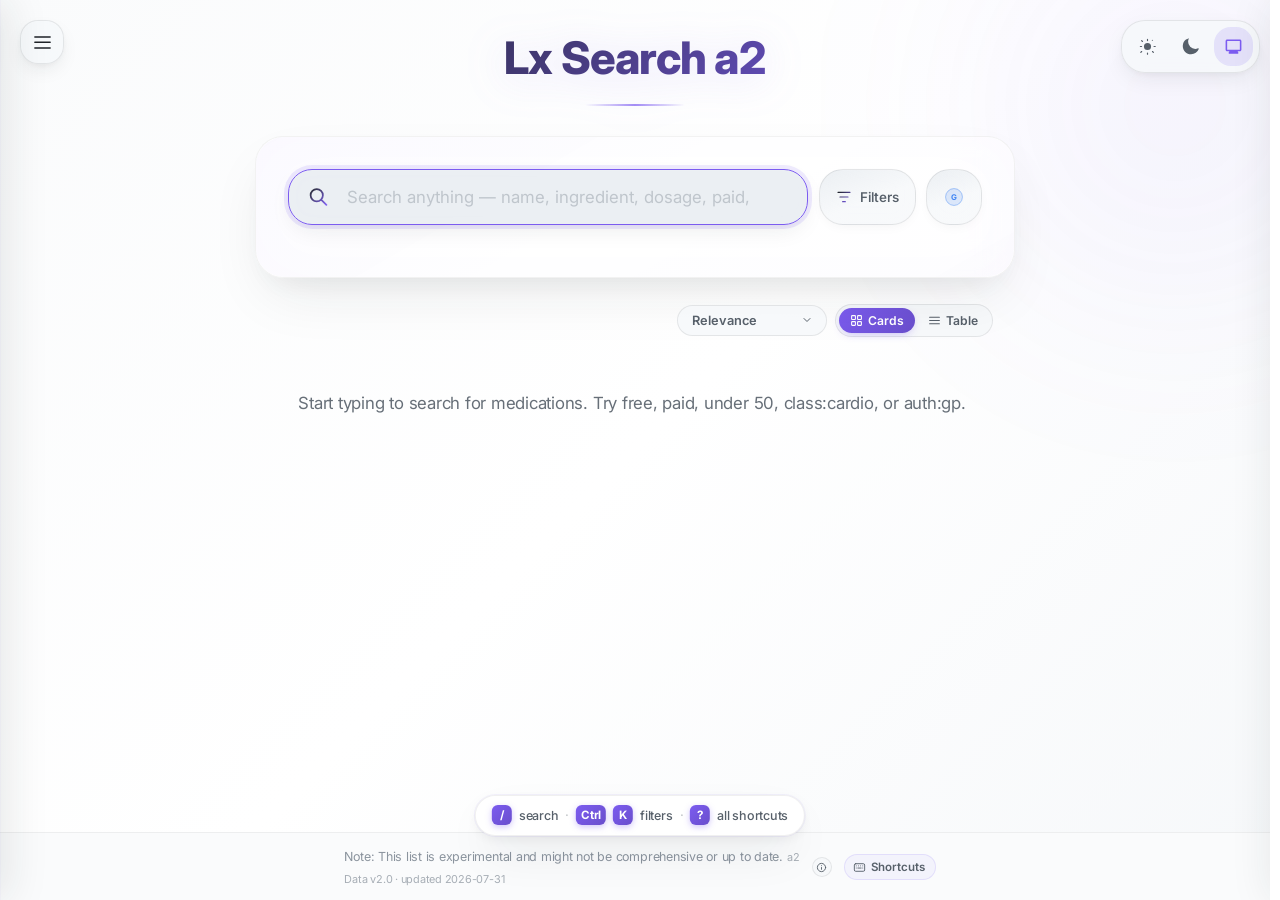
==== commit 00f37cd0: "feat: modularize app, upgrade Fuse.js to v7.2.0, and add CI build workflow Split monolithic app into" ====
--- a/index.html
+++ b/index.html
@@ -3,22720 +3,9 @@
 <head>
     <meta charset="UTF-8">
     <meta name="viewport" content="width=device-width, initial-scale=1.0">
-    <meta name="description" content="Formulary lookup: check coverage, price, prescribing authority, and covered equivalents for any medication.">
-    <link rel="icon" type="image/x-icon" href="favicon.ico">
-    <link rel="manifest" href="manifest.json">
-    <meta name="theme-color" content="#0d1117" media="(prefers-color-scheme: dark)">
-    <meta name="theme-color" content="#fafbfc" media="(prefers-color-scheme: light)">
-    <meta name="mobile-web-app-capable" content="yes">
-    <meta name="apple-mobile-web-app-capable" content="yes">
-    <meta name="apple-mobile-web-app-status-bar-style" content="black-translucent">
-    <meta name="apple-mobile-web-app-title" content="Lx Search">
-    <link rel="apple-touch-icon" href="icon-192.png">
     <title>Lx Search</title>
-    <link rel="preconnect" href="https://fonts.googleapis.com">
-    <link rel="preconnect" href="https://fonts.gstatic.com" crossorigin>
-    <link href="https://fonts.googleapis.com/css2?family=Inter:wght@300..900&display=swap" rel="stylesheet">
-    <script>/**
- * Fuse.js v6.6.2 - Lightweight fuzzy-search (http://fusejs.io)
- *
- * Copyright (c) 2022 Kiro Risk (http://kiro.me)
- * All Rights Reserved. Apache Software License 2.0
- *
- * http://www.apache.org/licenses/LICENSE-2.0
- */
-var e,t;e=this,t=function(){"use strict";function e(e,t){var n=Object.keys(e);if(Object.getOwnPropertySymbols){var r=Object.getOwnPropertySymbols(e);t&&(r=r.filter((function(t){return Object.getOwnPropertyDescriptor(e,t).enumerable}))),n.push.apply(n,r)}return n}function t(t){for(var n=1;n<arguments.length;n++){var r=null!=arguments[n]?arguments[n]:{};n%2?e(Object(r),!0).forEach((function(e){c(t,e,r[e])})):Object.getOwnPropertyDescriptors?Object.defineProperties(t,Object.getOwnPropertyDescriptors(r)):e(Object(r)).forEach((function(e){Object.defineProperty(t,e,Object.getOwnPropertyDescriptor(r,e))}))}return t}function n(e){return n="function"==typeof Symbol&&"symbol"==typeof Symbol.iterator?function(e){return typeof e}:function(e){return e&&"function"==typeof Symbol&&e.constructor===Symbol&&e!==Symbol.prototype?"symbol":typeof e},n(e)}function r(e,t){if(!(e instanceof t))throw new TypeError("Cannot call a class as a function")}function i(e,t){for(var n=0;n<t.length;n++){var r=t[n];r.enumerable=r.enumerable||!1,r.configurable=!0,"value"in r&&(r.writable=!0),Object.defineProperty(e,r.key,r)}}function o(e,t,n){return t&&i(e.prototype,t),n&&i(e,n),Object.defineProperty(e,"prototype",{writable:!1}),e}function c(e,t,n){return t in e?Object.defineProperty(e,t,{value:n,enumerable:!0,configurable:!0,writable:!0}):e[t]=n,e}function a(e,t){if("function"!=typeof t&&null!==t)throw new TypeError("Super expression must either be null or a function");Object.defineProperty(e,"prototype",{value:Object.create(t&&t.prototype,{constructor:{value:e,writable:!0,configurable:!0}}),writable:!1}),t&&u(e,t)}function s(e){return s=Object.setPrototypeOf?Object.getPrototypeOf:function(e){return e.__proto__||Object.getPrototypeOf(e)},s(e)}function u(e,t){return u=Object.setPrototypeOf||function(e,t){return e.__proto__=t,e},u(e,t)}function h(e,t){if(t&&("object"==typeof t||"function"==typeof t))return t;if(void 0!==t)throw new TypeError("Derived constructors may only return object or undefined");return function(e){if(void 0===e)throw new ReferenceError("this hasn't been initialised - super() hasn't been called");return e}(e)}function l(e){var t=function(){if("undefined"==typeof Reflect||!Reflect.construct)return!1;if(Reflect.construct.sham)return!1;if("function"==typeof Proxy)return!0;try{return Boolean.prototype.valueOf.call(Reflect.construct(Boolean,[],(function(){}))),!0}catch(e){return!1}}();return function(){var n,r=s(e);if(t){var i=s(this).constructor;n=Reflect.construct(r,arguments,i)}else n=r.apply(this,arguments);return h(this,n)}}function f(e){return function(e){if(Array.isArray(e))return d(e)}(e)||function(e){if("undefined"!=typeof Symbol&&null!=e[Symbol.iterator]||null!=e["@@iterator"])return Array.from(e)}(e)||function(e,t){if(e){if("string"==typeof e)return d(e,t);var n=Object.prototype.toString.call(e).slice(8,-1);return"Object"===n&&e.constructor&&(n=e.constructor.name),"Map"===n||"Set"===n?Array.from(e):"Arguments"===n||/^(?:Ui|I)nt(?:8|16|32)(?:Clamped)?Array$/.test(n)?d(e,t):void 0}}(e)||function(){throw new TypeError("Invalid attempt to spread non-iterable instance.\nIn order to be iterable, non-array objects must have a [Symbol.iterator]() method.")}()}function d(e,t){(null==t||t>e.length)&&(t=e.length);for(var n=0,r=new Array(t);n<t;n++)r[n]=e[n];return r}function v(e){return Array.isArray?Array.isArray(e):"[object Array]"===b(e)}function g(e){return"string"==typeof e}function y(e){return"number"==typeof e}function p(e){return!0===e||!1===e||function(e){return m(e)&&null!==e}(e)&&"[object Boolean]"==b(e)}function m(e){return"object"===n(e)}function k(e){return null!=e}function M(e){return!e.trim().length}function b(e){return null==e?void 0===e?"[object Undefined]":"[object Null]":Object.prototype.toString.call(e)}var x=function(e){return"Invalid value for key ".concat(e)},w=function(e){return"Pattern length exceeds max of ".concat(e,".")},L=Object.prototype.hasOwnProperty,S=function(){function e(t){var n=this;r(this,e),this._keys=[],this._keyMap={};var i=0;t.forEach((function(e){var t=_(e);i+=t.weight,n._keys.push(t),n._keyMap[t.id]=t,i+=t.weight})),this._keys.forEach((function(e){e.weight/=i}))}return o(e,[{key:"get",value:function(e){return this._keyMap[e]}},{key:"keys",value:function(){return this._keys}},{key:"toJSON",value:function(){return JSON.stringify(this._keys)}}]),e}();function _(e){var t=null,n=null,r=null,i=1,o=null;if(g(e)||v(e))r=e,t=O(e),n=j(e);else{if(!L.call(e,"name"))throw new Error(function(e){return"Missing ".concat(e," property in key")}("name"));var c=e.name;if(r=c,L.call(e,"weight")&&(i=e.weight)<=0)throw new Error(function(e){return"Property 'weight' in key '".concat(e,"' must be a positive integer")}(c));t=O(c),n=j(c),o=e.getFn}return{path:t,id:n,weight:i,src:r,getFn:o}}function O(e){return v(e)?e:e.split(".")}function j(e){return v(e)?e.join("."):e}var A={useExtendedSearch:!1,getFn:function(e,t){var n=[],r=!1;return function e(t,i,o){if(k(t))if(i[o]){var c=t[i[o]];if(!k(c))return;if(o===i.length-1&&(g(c)||y(c)||p(c)))n.push(function(e){return null==e?"":function(e){if("string"==typeof e)return e;var t=e+"";return"0"==t&&1/e==-1/0?"-0":t}(e)}(c));else if(v(c)){r=!0;for(var a=0,s=c.length;a<s;a+=1)e(c[a],i,o+1)}else i.length&&e(c,i,o+1)}else n.push(t)}(e,g(t)?t.split("."):t,0),r?n:n[0]},ignoreLocation:!1,ignoreFieldNorm:!1,fieldNormWeight:1},I=t(t(t(t({},{isCaseSensitive:!1,includeScore:!1,keys:[],shouldSort:!0,sortFn:function(e,t){return e.score===t.score?e.idx<t.idx?-1:1:e.score<t.score?-1:1}}),{includeMatches:!1,findAllMatches:!1,minMatchCharLength:1}),{location:0,threshold:.6,distance:100}),A),C=/[^ ]+/g;function E(){var e=arguments.length>0&&void 0!==arguments[0]?arguments[0]:1,t=arguments.length>1&&void 0!==arguments[1]?arguments[1]:3,n=new Map,r=Math.pow(10,t);return{get:function(t){var i=t.match(C).length;if(n.has(i))return n.get(i);var o=1/Math.pow(i,.5*e),c=parseFloat(Math.round(o*r)/r);return n.set(i,c),c},clear:function(){n.clear()}}}var $=function(){function e(){var t=arguments.length>0&&void 0!==arguments[0]?arguments[0]:{},n=t.getFn,i=void 0===n?I.getFn:n,o=t.fieldNormWeight,c=void 0===o?I.fieldNormWeight:o;r(this,e),this.norm=E(c,3),this.getFn=i,this.isCreated=!1,this.setIndexRecords()}return o(e,[{key:"setSources",value:function(){var e=arguments.length>0&&void 0!==arguments[0]?arguments[0]:[];this.docs=e}},{key:"setIndexRecords",value:function(){var e=arguments.length>0&&void 0!==arguments[0]?arguments[0]:[];this.records=e}},{key:"setKeys",value:function(){var e=this,t=arguments.length>0&&void 0!==arguments[0]?arguments[0]:[];this.keys=t,this._keysMap={},t.forEach((function(t,n){e._keysMap[t.id]=n}))}},{key:"create",value:function(){var e=this;!this.isCreated&&this.docs.length&&(this.isCreated=!0,g(this.docs[0])?this.docs.forEach((function(t,n){e._addString(t,n)})):this.docs.forEach((function(t,n){e._addObject(t,n)})),this.norm.clear())}},{key:"add",value:function(e){var t=this.size();g(e)?this._addString(e,t):this._addObject(e,t)}},{key:"removeAt",value:function(e){this.records.splice(e,1);for(var t=e,n=this.size();t<n;t+=1)this.records[t].i-=1}},{key:"getValueForItemAtKeyId",value:function(e,t){return e[this._keysMap[t]]}},{key:"size",value:function(){return this.records.length}},{key:"_addString",value:function(e,t){if(k(e)&&!M(e)){var n={v:e,i:t,n:this.norm.get(e)};this.records.push(n)}}},{key:"_addObject",value:function(e,t){var n=this,r={i:t,$:{}};this.keys.forEach((function(t,i){var o=t.getFn?t.getFn(e):n.getFn(e,t.path);if(k(o))if(v(o))!function(){for(var e=[],t=[{nestedArrIndex:-1,value:o}];t.length;){var c=t.pop(),a=c.nestedArrIndex,s=c.value;if(k(s))if(g(s)&&!M(s)){var u={v:s,i:a,n:n.norm.get(s)};e.push(u)}else v(s)&&s.forEach((function(e,n){t.push({nestedArrIndex:n,value:e})}))}r.$[i]=e}();else if(g(o)&&!M(o)){var c={v:o,n:n.norm.get(o)};r.$[i]=c}})),this.records.push(r)}},{key:"toJSON",value:function(){return{keys:this.keys,records:this.records}}}]),e}();function F(e,t){var n=arguments.length>2&&void 0!==arguments[2]?arguments[2]:{},r=n.getFn,i=void 0===r?I.getFn:r,o=n.fieldNormWeight,c=void 0===o?I.fieldNormWeight:o,a=new $({getFn:i,fieldNormWeight:c});return a.setKeys(e.map(_)),a.setSources(t),a.create(),a}function R(e){var t=arguments.length>1&&void 0!==arguments[1]?arguments[1]:{},n=t.errors,r=void 0===n?0:n,i=t.currentLocation,o=void 0===i?0:i,c=t.expectedLocation,a=void 0===c?0:c,s=t.distance,u=void 0===s?I.distance:s,h=t.ignoreLocation,l=void 0===h?I.ignoreLocation:h,f=r/e.length;if(l)return f;var d=Math.abs(a-o);return u?f+d/u:d?1:f}function N(){for(var e=arguments.length>0&&void 0!==arguments[0]?arguments[0]:[],t=arguments.length>1&&void 0!==arguments[1]?arguments[1]:I.minMatchCharLength,n=[],r=-1,i=-1,o=0,c=e.length;o<c;o+=1){var a=e[o];a&&-1===r?r=o:a||-1===r||((i=o-1)-r+1>=t&&n.push([r,i]),r=-1)}return e[o-1]&&o-r>=t&&n.push([r,o-1]),n}var P=32;function W(e){for(var t={},n=0,r=e.length;n<r;n+=1){var i=e.charAt(n);t[i]=(t[i]||0)|1<<r-n-1}return t}var T=function(){function e(t){var n=this,i=arguments.length>1&&void 0!==arguments[1]?arguments[1]:{},o=i.location,c=void 0===o?I.location:o,a=i.threshold,s=void 0===a?I.threshold:a,u=i.distance,h=void 0===u?I.distance:u,l=i.includeMatches,f=void 0===l?I.includeMatches:l,d=i.findAllMatches,v=void 0===d?I.findAllMatches:d,g=i.minMatchCharLength,y=void 0===g?I.minMatchCharLength:g,p=i.isCaseSensitive,m=void 0===p?I.isCaseSensitive:p,k=i.ignoreLocation,M=void 0===k?I.ignoreLocation:k;if(r(this,e),this.options={location:c,threshold:s,distance:h,includeMatches:f,findAllMatches:v,minMatchCharLength:y,isCaseSensitive:m,ignoreLocation:M},this.pattern=m?t:t.toLowerCase(),this.chunks=[],this.pattern.length){var b=function(e,t){n.chunks.push({pattern:e,alphabet:W(e),startIndex:t})},x=this.pattern.length;if(x>P){for(var w=0,L=x%P,S=x-L;w<S;)b(this.pattern.substr(w,P),w),w+=P;if(L){var _=x-P;b(this.pattern.substr(_),_)}}else b(this.pattern,0)}}return o(e,[{key:"searchIn",value:function(e){var t=this.options,n=t.isCaseSensitive,r=t.includeMatches;if(n||(e=e.toLowerCase()),this.pattern===e){var i={isMatch:!0,score:0};return r&&(i.indices=[[0,e.length-1]]),i}var o=this.options,c=o.location,a=o.distance,s=o.threshold,u=o.findAllMatches,h=o.minMatchCharLength,l=o.ignoreLocation,d=[],v=0,g=!1;this.chunks.forEach((function(t){var n=t.pattern,i=t.alphabet,o=t.startIndex,y=function(e,t,n){var r=arguments.length>3&&void 0!==arguments[3]?arguments[3]:{},i=r.location,o=void 0===i?I.location:i,c=r.distance,a=void 0===c?I.distance:c,s=r.threshold,u=void 0===s?I.threshold:s,h=r.findAllMatches,l=void 0===h?I.findAllMatches:h,f=r.minMatchCharLength,d=void 0===f?I.minMatchCharLength:f,v=r.includeMatches,g=void 0===v?I.includeMatches:v,y=r.ignoreLocation,p=void 0===y?I.ignoreLocation:y;if(t.length>P)throw new Error(w(P));for(var m,k=t.length,M=e.length,b=Math.max(0,Math.min(o,M)),x=u,L=b,S=d>1||g,_=S?Array(M):[];(m=e.indexOf(t,L))>-1;){var O=R(t,{currentLocation:m,expectedLocation:b,distance:a,ignoreLocation:p});if(x=Math.min(O,x),L=m+k,S)for(var j=0;j<k;)_[m+j]=1,j+=1}L=-1;for(var A=[],C=1,E=k+M,$=1<<k-1,F=0;F<k;F+=1){for(var W=0,T=E;W<T;)R(t,{errors:F,currentLocation:b+T,expectedLocation:b,distance:a,ignoreLocation:p})<=x?W=T:E=T,T=Math.floor((E-W)/2+W);E=T;var z=Math.max(1,b-T+1),D=l?M:Math.min(b+T,M)+k,K=Array(D+2);K[D+1]=(1<<F)-1;for(var q=D;q>=z;q-=1){var B=q-1,J=n[e.charAt(B)];if(S&&(_[B]=+!!J),K[q]=(K[q+1]<<1|1)&J,F&&(K[q]|=(A[q+1]|A[q])<<1|1|A[q+1]),K[q]&$&&(C=R(t,{errors:F,currentLocation:B,expectedLocation:b,distance:a,ignoreLocation:p}))<=x){if(x=C,(L=B)<=b)break;z=Math.max(1,2*b-L)}}if(R(t,{errors:F+1,currentLocation:b,expectedLocation:b,distance:a,ignoreLocation:p})>x)break;A=K}var U={isMatch:L>=0,score:Math.max(.001,C)};if(S){var V=N(_,d);V.length?g&&(U.indices=V):U.isMatch=!1}return U}(e,n,i,{location:c+o,distance:a,threshold:s,findAllMatches:u,minMatchCharLength:h,includeMatches:r,ignoreLocation:l}),p=y.isMatch,m=y.score,k=y.indices;p&&(g=!0),v+=m,p&&k&&(d=[].concat(f(d),f(k)))}));var y={isMatch:g,score:g?v/this.chunks.length:1};return g&&r&&(y.indices=d),y}}]),e}(),z=function(){function e(t){r(this,e),this.pattern=t}return o(e,[{key:"search",value:function(){}}],[{key:"isMultiMatch",value:function(e){return D(e,this.multiRegex)}},{key:"isSingleMatch",value:function(e){return D(e,this.singleRegex)}}]),e}();function D(e,t){var n=e.match(t);return n?n[1]:null}var K=function(e){a(n,e);var t=l(n);function n(e){return r(this,n),t.call(this,e)}return o(n,[{key:"search",value:function(e){var t=e===this.pattern;return{isMatch:t,score:t?0:1,indices:[0,this.pattern.length-1]}}}],[{key:"type",get:function(){return"exact"}},{key:"multiRegex",get:function(){return/^="(.*)"$/}},{key:"singleRegex",get:function(){return/^=(.*)$/}}]),n}(z),q=function(e){a(n,e);var t=l(n);function n(e){return r(this,n),t.call(this,e)}return o(n,[{key:"search",value:function(e){var t=-1===e.indexOf(this.pattern);return{isMatch:t,score:t?0:1,indices:[0,e.length-1]}}}],[{key:"type",get:function(){return"inverse-exact"}},{key:"multiRegex",get:function(){return/^!"(.*)"$/}},{key:"singleRegex",get:function(){return/^!(.*)$/}}]),n}(z),B=function(e){a(n,e);var t=l(n);function n(e){return r(this,n),t.call(this,e)}return o(n,[{key:"search",value:function(e){var t=e.startsWith(this.pattern);return{isMatch:t,score:t?0:1,indices:[0,this.pattern.length-1]}}}],[{key:"type",get:function(){return"prefix-exact"}},{key:"multiRegex",get:function(){return/^\^"(.*)"$/}},{key:"singleRegex",get:function(){return/^\^(.*)$/}}]),n}(z),J=function(e){a(n,e);var t=l(n);function n(e){return r(this,n),t.call(this,e)}return o(n,[{key:"search",value:function(e){var t=!e.startsWith(this.pattern);return{isMatch:t,score:t?0:1,indices:[0,e.length-1]}}}],[{key:"type",get:function(){return"inverse-prefix-exact"}},{key:"multiRegex",get:function(){return/^!\^"(.*)"$/}},{key:"singleRegex",get:function(){return/^!\^(.*)$/}}]),n}(z),U=function(e){a(n,e);var t=l(n);function n(e){return r(this,n),t.call(this,e)}return o(n,[{key:"search",value:function(e){var t=e.endsWith(this.pattern);return{isMatch:t,score:t?0:1,indices:[e.length-this.pattern.length,e.length-1]}}}],[{key:"type",get:function(){return"suffix-exact"}},{key:"multiRegex",get:function(){return/^"(.*)"\$$/}},{key:"singleRegex",get:function(){return/^(.*)\$$/}}]),n}(z),V=function(e){a(n,e);var t=l(n);function n(e){return r(this,n),t.call(this,e)}return o(n,[{key:"search",value:function(e){var t=!e.endsWith(this.pattern);return{isMatch:t,score:t?0:1,indices:[0,e.length-1]}}}],[{key:"type",get:function(){return"inverse-suffix-exact"}},{key:"multiRegex",get:function(){return/^!"(.*)"\$$/}},{key:"singleRegex",get:function(){return/^!(.*)\$$/}}]),n}(z),G=function(e){a(n,e);var t=l(n);function n(e){var i,o=arguments.length>1&&void 0!==arguments[1]?arguments[1]:{},c=o.location,a=void 0===c?I.location:c,s=o.threshold,u=void 0===s?I.threshold:s,h=o.distance,l=void 0===h?I.distance:h,f=o.includeMatches,d=void 0===f?I.includeMatches:f,v=o.findAllMatches,g=void 0===v?I.findAllMatches:v,y=o.minMatchCharLength,p=void 0===y?I.minMatchCharLength:y,m=o.isCaseSensitive,k=void 0===m?I.isCaseSensitive:m,M=o.ignoreLocation,b=void 0===M?I.ignoreLocation:M;return r(this,n),(i=t.call(this,e))._bitapSearch=new T(e,{location:a,threshold:u,distance:l,includeMatches:d,findAllMatches:g,minMatchCharLength:p,isCaseSensitive:k,ignoreLocation:b}),i}return o(n,[{key:"search",value:function(e){return this._bitapSearch.searchIn(e)}}],[{key:"type",get:function(){return"fuzzy"}},{key:"multiRegex",get:function(){return/^"(.*)"$/}},{key:"singleRegex",get:function(){return/^(.*)$/}}]),n}(z),H=function(e){a(n,e);var t=l(n);function n(e){return r(this,n),t.call(this,e)}return o(n,[{key:"search",value:function(e){for(var t,n=0,r=[],i=this.pattern.length;(t=e.indexOf(this.pattern,n))>-1;)n=t+i,r.push([t,n-1]);var o=!!r.length;return{isMatch:o,score:o?0:1,indices:r}}}],[{key:"type",get:function(){return"include"}},{key:"multiRegex",get:function(){return/^'"(.*)"$/}},{key:"singleRegex",get:function(){return/^'(.*)$/}}]),n}(z),Q=[K,H,B,J,V,U,q,G],X=Q.length,Y=/ +(?=(?:[^\"]*\"[^\"]*\")*[^\"]*$)/;function Z(e){var t=arguments.length>1&&void 0!==arguments[1]?arguments[1]:{};return e.split("|").map((function(e){for(var n=e.trim().split(Y).filter((function(e){return e&&!!e.trim()})),r=[],i=0,o=n.length;i<o;i+=1){for(var c=n[i],a=!1,s=-1;!a&&++s<X;){var u=Q[s],h=u.isMultiMatch(c);h&&(r.push(new u(h,t)),a=!0)}if(!a)for(s=-1;++s<X;){var l=Q[s],f=l.isSingleMatch(c);if(f){r.push(new l(f,t));break}}}return r}))}var ee=new Set([G.type,H.type]),te=function(){function e(t){var n=arguments.length>1&&void 0!==arguments[1]?arguments[1]:{},i=n.isCaseSensitive,o=void 0===i?I.isCaseSensitive:i,c=n.includeMatches,a=void 0===c?I.includeMatches:c,s=n.minMatchCharLength,u=void 0===s?I.minMatchCharLength:s,h=n.ignoreLocation,l=void 0===h?I.ignoreLocation:h,f=n.findAllMatches,d=void 0===f?I.findAllMatches:f,v=n.location,g=void 0===v?I.location:v,y=n.threshold,p=void 0===y?I.threshold:y,m=n.distance,k=void 0===m?I.distance:m;r(this,e),this.query=null,this.options={isCaseSensitive:o,includeMatches:a,minMatchCharLength:u,findAllMatches:d,ignoreLocation:l,location:g,threshold:p,distance:k},this.pattern=o?t:t.toLowerCase(),this.query=Z(this.pattern,this.options)}return o(e,[{key:"searchIn",value:function(e){var t=this.query;if(!t)return{isMatch:!1,score:1};var n=this.options,r=n.includeMatches;e=n.isCaseSensitive?e:e.toLowerCase();for(var i=0,o=[],c=0,a=0,s=t.length;a<s;a+=1){var u=t[a];o.length=0,i=0;for(var h=0,l=u.length;h<l;h+=1){var d=u[h],v=d.search(e),g=v.isMatch,y=v.indices,p=v.score;if(!g){c=0,i=0,o.length=0;break}if(i+=1,c+=p,r){var m=d.constructor.type;ee.has(m)?o=[].concat(f(o),f(y)):o.push(y)}}if(i){var k={isMatch:!0,score:c/i};return r&&(k.indices=o),k}}return{isMatch:!1,score:1}}}],[{key:"condition",value:function(e,t){return t.useExtendedSearch}}]),e}(),ne=[];function re(e,t){for(var n=0,r=ne.length;n<r;n+=1){var i=ne[n];if(i.condition(e,t))return new i(e,t)}return new T(e,t)}var ie="$and",oe="$or",ce="$path",ae="$val",se=function(e){return!(!e[ie]&&!e[oe])},ue=function(e){return!!e[ce]},he=function(e){return!v(e)&&m(e)&&!se(e)},le=function(e){return c({},ie,Object.keys(e).map((function(t){return c({},t,e[t])})))};function fe(e,t){var n=t.ignoreFieldNorm,r=void 0===n?I.ignoreFieldNorm:n;e.forEach((function(e){var t=1;e.matches.forEach((function(e){var n=e.key,i=e.norm,o=e.score,c=n?n.weight:null;t*=Math.pow(0===o&&c?Number.EPSILON:o,(c||1)*(r?1:i))})),e.score=t}))}function de(e,t){var n=e.matches;t.matches=[],k(n)&&n.forEach((function(e){if(k(e.indices)&&e.indices.length){var n={indices:e.indices,value:e.value};e.key&&(n.key=e.key.src),e.idx>-1&&(n.refIndex=e.idx),t.matches.push(n)}}))}function ve(e,t){t.score=e.score}function ge(e,t){var n=arguments.length>2&&void 0!==arguments[2]?arguments[2]:{},r=n.includeMatches,i=void 0===r?I.includeMatches:r,o=n.includeScore,c=void 0===o?I.includeScore:o,a=[];return i&&a.push(de),c&&a.push(ve),e.map((function(e){var n=e.idx,r={item:t[n],refIndex:n};return a.length&&a.forEach((function(t){t(e,r)})),r}))}var ye=function(){function e(n){var i=arguments.length>1&&void 0!==arguments[1]?arguments[1]:{},o=arguments.length>2?arguments[2]:void 0;r(this,e),this.options=t(t({},I),i),this.options.useExtendedSearch,this._keyStore=new S(this.options.keys),this.setCollection(n,o)}return o(e,[{key:"setCollection",value:function(e,t){if(this._docs=e,t&&!(t instanceof $))throw new Error("Incorrect 'index' type");this._myIndex=t||F(this.options.keys,this._docs,{getFn:this.options.getFn,fieldNormWeight:this.options.fieldNormWeight})}},{key:"add",value:function(e){k(e)&&(this._docs.push(e),this._myIndex.add(e))}},{key:"remove",value:function(){for(var e=arguments.length>0&&void 0!==arguments[0]?arguments[0]:function(){return!1},t=[],n=0,r=this._docs.length;n<r;n+=1){var i=this._docs[n];e(i,n)&&(this.removeAt(n),n-=1,r-=1,t.push(i))}return t}},{key:"removeAt",value:function(e){this._docs.splice(e,1),this._myIndex.removeAt(e)}},{key:"getIndex",value:function(){return this._myIndex}},{key:"search",value:function(e){var t=arguments.length>1&&void 0!==arguments[1]?arguments[1]:{},n=t.limit,r=void 0===n?-1:n,i=this.options,o=i.includeMatches,c=i.includeScore,a=i.shouldSort,s=i.sortFn,u=i.ignoreFieldNorm,h=g(e)?g(this._docs[0])?this._searchStringList(e):this._searchObjectList(e):this._searchLogical(e);return fe(h,{ignoreFieldNorm:u}),a&&h.sort(s),y(r)&&r>-1&&(h=h.slice(0,r)),ge(h,this._docs,{includeMatches:o,includeScore:c})}},{key:"_searchStringList",value:function(e){var t=re(e,this.options),n=this._myIndex.records,r=[];return n.forEach((function(e){var n=e.v,i=e.i,o=e.n;if(k(n)){var c=t.searchIn(n),a=c.isMatch,s=c.score,u=c.indices;a&&r.push({item:n,idx:i,matches:[{score:s,value:n,norm:o,indices:u}]})}})),r}},{key:"_searchLogical",value:function(e){var t=this,n=function(e,t){var n=(arguments.length>2&&void 0!==arguments[2]?arguments[2]:{}).auto,r=void 0===n||n,i=function e(n){var i=Object.keys(n),o=ue(n);if(!o&&i.length>1&&!se(n))return e(le(n));if(he(n)){var c=o?n[ce]:i[0],a=o?n[ae]:n[c];if(!g(a))throw new Error(x(c));var s={keyId:j(c),pattern:a};return r&&(s.searcher=re(a,t)),s}var u={children:[],operator:i[0]};return i.forEach((function(t){var r=n[t];v(r)&&r.forEach((function(t){u.children.push(e(t))}))})),u};return se(e)||(e=le(e)),i(e)}(e,this.options),r=function e(n,r,i){if(!n.children){var o=n.keyId,c=n.searcher,a=t._findMatches({key:t._keyStore.get(o),value:t._myIndex.getValueForItemAtKeyId(r,o),searcher:c});return a&&a.length?[{idx:i,item:r,matches:a}]:[]}for(var s=[],u=0,h=n.children.length;u<h;u+=1){var l=e(n.children[u],r,i);if(l.length)s.push.apply(s,f(l));else if(n.operator===ie)return[]}return s},i=this._myIndex.records,o={},c=[];return i.forEach((function(e){var t=e.$,i=e.i;if(k(t)){var a=r(n,t,i);a.length&&(o[i]||(o[i]={idx:i,item:t,matches:[]},c.push(o[i])),a.forEach((function(e){var t,n=e.matches;(t=o[i].matches).push.apply(t,f(n))})))}})),c}},{key:"_searchObjectList",value:function(e){var t=this,n=re(e,this.options),r=this._myIndex,i=r.keys,o=r.records,c=[];return o.forEach((function(e){var r=e.$,o=e.i;if(k(r)){var a=[];i.forEach((function(e,i){a.push.apply(a,f(t._findMatches({key:e,value:r[i],searcher:n})))})),a.length&&c.push({idx:o,item:r,matches:a})}})),c}},{key:"_findMatches",value:function(e){var t=e.key,n=e.value,r=e.searcher;if(!k(n))return[];var i=[];if(v(n))n.forEach((function(e){var n=e.v,o=e.i,c=e.n;if(k(n)){var a=r.searchIn(n),s=a.isMatch,u=a.score,h=a.indices;s&&i.push({score:u,key:t,value:n,idx:o,norm:c,indices:h})}}));else{var o=n.v,c=n.n,a=r.searchIn(o),s=a.isMatch,u=a.score,h=a.indices;s&&i.push({score:u,key:t,value:o,norm:c,indices:h})}return i}}]),e}();return ye.version="6.6.2",ye.createIndex=F,ye.parseIndex=function(e){var t=arguments.length>1&&void 0!==arguments[1]?arguments[1]:{},n=t.getFn,r=void 0===n?I.getFn:n,i=t.fieldNormWeight,o=void 0===i?I.fieldNormWeight:i,c=e.keys,a=e.records,s=new $({getFn:r,fieldNormWeight:o});return s.setKeys(c),s.setIndexRecords(a),s},ye.config=I,function(){ne.push.apply(ne,arguments)}(te),ye},"object"==typeof exports&&"undefined"!=typeof module?module.exports=t():"function"==typeof define&&define.amd?define(t):(e="undefined"!=typeof globalThis?globalThis:e||self).Fuse=t();</script>
-    <style>
-        :root {
-            --font-primary: 'Inter', -apple-system, BlinkMacSystemFont, 'Segoe UI', Roboto, Oxygen, Ubuntu, Cantarell, 'Open Sans', 'Helvetica Neue', sans-serif;
-            --border-radius-xl: 28px;
-            --border-radius-lg: 24px;
-            --border-radius-md: 18px;
-            --border-radius-sm: 14px;
-            --border-radius-pill: 999px;
-            
-            --transition-speed-fast: 0.15s;
-            --transition-speed-normal: 0.25s;
-            --transition-speed-slow: 0.35s;
-            --transition-easing: cubic-bezier(0.4, 0, 0.2, 1);
-            --transition-easing-spring: cubic-bezier(0.34, 1.56, 0.64, 1);
-            --transition-easing-smooth: cubic-bezier(0.25, 0.46, 0.45, 0.94);
-            
-            --glass-blur-main: 16px;
-            --glass-blur-interactive: 12px;
-            --glass-blur-card: 12px;
-            --glass-saturation: 1.1;
-
-            --dark-bg-gradient-start: #010409;
-            --dark-bg-gradient-mid: #0d1117;
-            --dark-bg-gradient-end: #010409;
-            --dark-text-primary: #f0f6fc;
-            --dark-text-secondary: #8b949e;
-            --dark-text-tertiary: #7a828c;
-            --dark-text-placeholder: #6e7681;
-            --dark-text-on-accent: #ffffff;
-            --dark-accent-color: #a78bfa;
-            --dark-accent-color-rgb: 167, 139, 250;
-            --dark-accent-secondary: #c4b5fd;
-            --dark-glass-bg-main: rgba(13, 17, 23, 0.72);
-            --dark-glass-border-main: rgba(240, 246, 252, 0.08);
-            --dark-glass-bg-interactive: rgba(22, 27, 34, 0.75);
-            --dark-glass-bg-interactive-hover: rgba(33, 38, 45, 0.88);
-            --dark-glass-border-interactive: rgba(240, 246, 252, 0.12);
-            --dark-glass-bg-card: rgba(22, 27, 34, 0.78);
-            --dark-glass-bg-card-hover: rgba(33, 38, 45, 0.92);
-            --dark-glass-border-card: rgba(240, 246, 252, 0.08);
-            --dark-tag-paid-bg: rgba(250, 204, 21, 0.1);
-            --dark-tag-paid-border: rgba(250, 204, 21, 0.22);
-            --dark-tag-paid-text: #fde68a;
-            --dark-flag-review-bg: rgba(249, 115, 22, 0.1);
-            --dark-flag-review-border: rgba(249, 115, 22, 0.25);
-            --dark-flag-review-text: #fdba74;
-            --dark-tag-free-bg: rgba(52, 211, 153, 0.1);
-            --dark-tag-free-border: rgba(52, 211, 153, 0.22);
-            --dark-tag-free-text: #6ee7b7;
-            --dark-shadow-color-soft: rgba(0, 0, 0, 0.35);
-            --dark-shadow-color-medium: rgba(0, 0, 0, 0.45);
-            --dark-shadow-color-strong: rgba(0, 0, 0, 0.55);
-            --dark-scrollbar-thumb: rgba(167, 139, 250, 0.35);
-            --dark-scrollbar-track: rgba(167, 139, 250, 0.04);
-            --dark-select-option-bg: rgba(13, 17, 23, 0.98);
-            --dark-price-text-color: #fcd34d;
-            --dark-price-bg-color: rgba(252, 211, 77, 0.1);
-            --dark-panel-bg: #0d1117;
-            --dark-panel-border: rgba(240, 246, 252, 0.08);
-            --dark-disclaimer-bg: rgba(1, 4, 9, 0.92);
-            --dark-side-panel-overlay-bg: rgba(0, 0, 0, 0.72);
-            --dark-custom-confirm-overlay-bg: rgba(0, 0, 0, 0.78);
-            --dark-search-loading-indicator-bg: rgba(13, 17, 23, 0.92);
-            --dark-tooltip-bg: #21262d;
-            --dark-tooltip-text: #f0f6fc;
-
-            --light-bg-gradient-start: #fafbfc;
-            --light-bg-gradient-mid: #ffffff;
-            --light-bg-gradient-end: #f6f8fa;
-            --light-text-primary: #1f2328;
-            --light-text-secondary: #57606a;
-            --light-text-tertiary: #66707b;
-            --light-text-placeholder: #8b949e;
-            --light-text-on-accent: #ffffff;
-            --light-accent-color: #7c5cf0;
-            --light-accent-color-rgb: 124, 92, 240;
-            --light-glass-bg-main: rgba(255, 255, 255, 0.78);
-            --light-glass-border-main: rgba(0, 0, 0, 0.05);
-            --light-glass-bg-interactive: rgba(246, 248, 250, 0.82);
-            --light-glass-bg-interactive-hover: rgba(234, 238, 242, 0.92);
-            --light-glass-border-interactive: rgba(0, 0, 0, 0.08);
-            --light-glass-bg-card: rgba(255, 255, 255, 0.92);
-            --light-glass-bg-card-hover: rgba(246, 248, 250, 0.98);
-            --light-glass-border-card: rgba(0, 0, 0, 0.06);
-            --light-tag-paid-bg: rgba(245, 158, 11, 0.12);
-            --light-tag-paid-border: rgba(245, 158, 11, 0.22);
-            --light-tag-paid-text: #b45309;
-            --light-flag-review-bg: rgba(234, 88, 12, 0.12);
-            --light-flag-review-border: rgba(234, 88, 12, 0.25);
-            --light-flag-review-text: #c2410c;
-            --light-tag-free-bg: rgba(16, 185, 129, 0.1);
-            --light-tag-free-border: rgba(16, 185, 129, 0.2);
-            --light-tag-free-text: #047857;
-            --light-shadow-color-soft: rgba(31, 35, 40, 0.06);
-            --light-shadow-color-medium: rgba(31, 35, 40, 0.1);
-            --light-shadow-color-strong: rgba(31, 35, 40, 0.14);
-            --light-scrollbar-thumb: rgba(99, 102, 241, 0.4);
-            --light-scrollbar-track: rgba(99, 102, 241, 0.05);
-            --light-select-option-bg: #ffffff;
-            --light-select-option-text: #1f2328;
-            --light-price-text-color: #b45309;
-            --light-price-bg-color: rgba(245, 158, 11, 0.08);
-            --light-panel-bg: #ffffff;
-            --light-panel-border: rgba(0, 0, 0, 0.06);
-            --light-disclaimer-bg: rgba(250, 251, 252, 0.92);
-            --light-side-panel-overlay-bg: rgba(31, 35, 40, 0.32);
-            --light-custom-confirm-overlay-bg: rgba(246, 248, 250, 0.72);
-            --light-search-loading-indicator-bg: rgba(255, 255, 255, 0.88);
-            --light-tooltip-bg: #24292f;
-            --light-tooltip-text: #ffffff;
-
-            --bg-gradient-start: var(--dark-bg-gradient-start);
-            --bg-gradient-mid: var(--dark-bg-gradient-mid);
-            --bg-gradient-end: var(--dark-bg-gradient-end);
-            --text-primary: var(--dark-text-primary);
-            --text-secondary: var(--dark-text-secondary);
-            --text-tertiary: var(--dark-text-tertiary);
-            --text-placeholder: var(--dark-text-placeholder);
-            --text-on-accent: var(--dark-text-on-accent);
-            --accent-color: var(--dark-accent-color);
-            --accent-color-rgb: var(--dark-accent-color-rgb);
-            --glass-bg-main: var(--dark-glass-bg-main);
-            --glass-border-main: var(--dark-glass-border-main);
-            --glass-bg-interactive: var(--dark-glass-bg-interactive);
-            --glass-bg-interactive-hover: var(--dark-glass-bg-interactive-hover);
-            --glass-border-interactive: var(--dark-glass-border-interactive);
-            --glass-border-interactive-focus: var(--dark-accent-color);
-            --glass-bg-card: var(--dark-glass-bg-card);
-            --glass-bg-card-hover: var(--dark-glass-bg-card-hover);
-            --glass-border-card: var(--dark-glass-border-card);
-            --tag-paid-bg: var(--dark-tag-paid-bg);
-            --tag-paid-border: var(--dark-tag-paid-border);
-            --tag-paid-text: var(--dark-tag-paid-text);
-            --flag-review-bg: var(--dark-flag-review-bg);
-            --flag-review-border: var(--dark-flag-review-border);
-            --flag-review-text: var(--dark-flag-review-text);
-            --tag-free-bg: var(--dark-tag-free-bg);
-            --tag-free-border: var(--dark-tag-free-border);
-            --tag-free-text: var(--dark-tag-free-text);
-            --shadow-color-soft: var(--dark-shadow-color-soft);
-            --shadow-color-medium: var(--dark-shadow-color-medium);
-            --shadow-color-strong: var(--dark-shadow-color-strong);
-            --scrollbar-thumb: var(--dark-scrollbar-thumb);
-            --scrollbar-track: var(--dark-scrollbar-track);
-            --select-option-bg: var(--dark-select-option-bg);
-            --select-option-text: var(--dark-text-primary);
-            --price-text-color: var(--dark-price-text-color);
-            --price-bg-color: var(--dark-price-bg-color);
-            --panel-bg: var(--dark-panel-bg);
-            --panel-border: var(--dark-panel-border);
-            --confirm-bg: var(--dark-bg-gradient-mid);
-            --disclaimer-bg: var(--dark-disclaimer-bg);
-            --side-panel-overlay-bg: var(--dark-side-panel-overlay-bg);
-            --custom-confirm-overlay-bg: var(--dark-custom-confirm-overlay-bg);
-            --search-loading-indicator-bg: var(--dark-search-loading-indicator-bg);
-            --tooltip-bg: var(--dark-tooltip-bg);
-            --tooltip-text: var(--dark-tooltip-text);
-
-            --accent-bg-subtle: rgba(var(--accent-color-rgb), 0.06);
-            --accent-bg-active: rgba(var(--accent-color-rgb), 0.15);
-            --main-search-card-before-bg: linear-gradient(135deg, rgba(var(--accent-color-rgb), 0.06) 0%, transparent 40%, rgba(var(--accent-color-rgb), 0.03) 100%);
-            --result-item-before-bg: linear-gradient(135deg, rgba(var(--accent-color-rgb), 0.05) 0%, transparent 45%, rgba(var(--accent-color-rgb), 0.02) 100%);
-            --shadow-primary: 0 12px 40px rgba(var(--accent-color-rgb), 0.12);
-            color-scheme: dark;
-        }
-
-        @media (prefers-color-scheme: light) {
-            :root:not([data-theme="dark"]) {
-                --bg-gradient-start: var(--light-bg-gradient-start);
-                --bg-gradient-mid: var(--light-bg-gradient-mid);
-                --bg-gradient-end: var(--light-bg-gradient-end);
-                --text-primary: var(--light-text-primary);
-                --text-secondary: var(--light-text-secondary);
-                --text-tertiary: var(--light-text-tertiary);
-                --text-placeholder: var(--light-text-placeholder);
-                --text-on-accent: var(--light-text-on-accent);
-                --accent-color: var(--light-accent-color);
-                --accent-color-rgb: var(--light-accent-color-rgb);
-                --glass-bg-main: var(--light-glass-bg-main);
-                --glass-border-main: var(--light-glass-border-main);
-                --glass-bg-interactive: var(--light-glass-bg-interactive);
-                --glass-bg-interactive-hover: var(--light-glass-bg-interactive-hover);
-                --glass-border-interactive: var(--light-glass-border-interactive);
-                --glass-border-interactive-focus: var(--light-accent-color);
-                --glass-bg-card: var(--light-glass-bg-card);
-                --glass-bg-card-hover: var(--light-glass-bg-card-hover);
-                --glass-border-card: var(--light-glass-border-card);
-                --tag-paid-bg: var(--light-tag-paid-bg);
-                --tag-paid-border: var(--light-tag-paid-border);
-                --tag-paid-text: var(--light-tag-paid-text);
-                --flag-review-bg: var(--light-flag-review-bg);
-                --flag-review-border: var(--light-flag-review-border);
-                --flag-review-text: var(--light-flag-review-text);
-                --tag-free-bg: var(--light-tag-free-bg);
-                --tag-free-border: var(--light-tag-free-border);
-                --tag-free-text: var(--light-tag-free-text);
-                --shadow-color-soft: var(--light-shadow-color-soft);
-                --shadow-color-medium: var(--light-shadow-color-medium);
-                --shadow-color-strong: var(--light-shadow-color-strong);
-                --scrollbar-thumb: var(--light-scrollbar-thumb);
-                --scrollbar-track: var(--light-scrollbar-track);
-                --select-option-bg: var(--light-select-option-bg);
-                --select-option-text: var(--light-text-primary);
-                --price-text-color: var(--light-price-text-color);
-                --price-bg-color: var(--light-price-bg-color);
-                --panel-bg: var(--light-panel-bg);
-                --panel-border: var(--light-panel-border);
-                --confirm-bg: var(--light-bg-gradient-mid);
-                --disclaimer-bg: var(--light-disclaimer-bg);
-                --side-panel-overlay-bg: var(--light-side-panel-overlay-bg);
-                --custom-confirm-overlay-bg: var(--light-custom-confirm-overlay-bg);
-                --search-loading-indicator-bg: var(--light-search-loading-indicator-bg);
-                --tooltip-bg: var(--light-tooltip-bg);
-                --tooltip-text: var(--light-tooltip-text);
-
-                --accent-bg-subtle: rgba(var(--light-accent-color-rgb), 0.07);
-                --accent-bg-active: rgba(var(--light-accent-color-rgb), 0.14);
-                --main-search-card-before-bg: linear-gradient(150deg, rgba(var(--light-accent-color-rgb), 0.03) 0%, transparent 50%, rgba(var(--light-accent-color-rgb), 0.01) 100%);
-                --result-item-before-bg: linear-gradient(150deg, rgba(var(--light-accent-color-rgb), 0.02) 0%, transparent 50%, rgba(var(--light-accent-color-rgb), 0.005) 100%);
-                color-scheme: light;
-            }
-        }
-
-        html[data-theme="light"] {
-            --bg-gradient-start: var(--light-bg-gradient-start);
-            --bg-gradient-mid: var(--light-bg-gradient-mid);
-            --bg-gradient-end: var(--light-bg-gradient-end);
-            --text-primary: var(--light-text-primary);
-            --text-secondary: var(--light-text-secondary);
-            --text-tertiary: var(--light-text-tertiary);
-            --text-placeholder: var(--light-text-placeholder);
-            --text-on-accent: var(--light-text-on-accent);
-            --accent-color: var(--light-accent-color);
-            --accent-color-rgb: var(--light-accent-color-rgb);
-            --glass-bg-main: var(--light-glass-bg-main);
-            --glass-border-main: var(--light-glass-border-main);
-            --glass-bg-interactive: var(--light-glass-bg-interactive);
-            --glass-bg-interactive-hover: var(--light-glass-bg-interactive-hover);
-            --glass-border-interactive: var(--light-glass-border-interactive);
-            --glass-border-interactive-focus: var(--light-accent-color);
-            --glass-bg-card: var(--light-glass-bg-card);
-            --glass-bg-card-hover: var(--light-glass-bg-card-hover);
-            --glass-border-card: var(--light-glass-border-card);
-            --tag-paid-bg: var(--light-tag-paid-bg);
-            --tag-paid-border: var(--light-tag-paid-border);
-            --tag-paid-text: var(--light-tag-paid-text);
-            --flag-review-bg: var(--light-flag-review-bg);
-            --flag-review-border: var(--light-flag-review-border);
-            --flag-review-text: var(--light-flag-review-text);
-            --tag-free-bg: var(--light-tag-free-bg);
-            --tag-free-border: var(--light-tag-free-border);
-            --tag-free-text: var(--light-tag-free-text);
-            --shadow-color-soft: var(--light-shadow-color-soft);
-            --shadow-color-medium: var(--light-shadow-color-medium);
-            --shadow-color-strong: var(--light-shadow-color-strong);
-            --scrollbar-thumb: var(--light-scrollbar-thumb);
-            --scrollbar-track: var(--light-scrollbar-track);
-            --select-option-bg: var(--light-select-option-bg);
-            --select-option-text: var(--light-text-primary);
-            --price-text-color: var(--light-price-text-color);
-            --price-bg-color: var(--light-price-bg-color);
-            --panel-bg: var(--light-panel-bg);
-            --panel-border: var(--light-panel-border);
-            --confirm-bg: var(--light-bg-gradient-mid);
-            --disclaimer-bg: var(--light-disclaimer-bg);
-            --side-panel-overlay-bg: var(--light-side-panel-overlay-bg);
-            --custom-confirm-overlay-bg: var(--light-custom-confirm-overlay-bg);
-            --search-loading-indicator-bg: var(--light-search-loading-indicator-bg);
-            --tooltip-bg: var(--light-tooltip-bg);
-            --tooltip-text: var(--light-tooltip-text);
-
-            --accent-bg-subtle: rgba(var(--light-accent-color-rgb), 0.07);
-            --accent-bg-active: rgba(var(--light-accent-color-rgb), 0.14);
-            --main-search-card-before-bg: linear-gradient(150deg, rgba(var(--light-accent-color-rgb), 0.03) 0%, transparent 50%, rgba(var(--light-accent-color-rgb), 0.01) 100%);
-            --result-item-before-bg: linear-gradient(150deg, rgba(var(--light-accent-color-rgb), 0.02) 0%, transparent 50%, rgba(var(--light-accent-color-rgb), 0.005) 100%);
-            color-scheme: light;
-        }
-
-        *,
-        *::before,
-        *::after {
-            box-sizing: border-box;
-            margin: 0;
-            padding: 0;
-            font-family: var(--font-primary);
-            -webkit-font-smoothing: antialiased;
-            -moz-osx-font-smoothing: grayscale;
-        }
-
-        html {
-            scroll-behavior: smooth;
-            scrollbar-width: thin;
-            scrollbar-color: var(--scrollbar-thumb) var(--scrollbar-track);
-            scrollbar-gutter: stable;
-        }
-
-        html::-webkit-scrollbar {
-            width: 10px;
-        }
-
-        html::-webkit-scrollbar-track {
-            background: var(--scrollbar-track);
-        }
-
-        html::-webkit-scrollbar-thumb {
-            background: var(--scrollbar-thumb);
-            border-radius: 8px;
-        }
-
-        html::-webkit-scrollbar-thumb:hover {
-            background: var(--accent-color);
-        }
-
-        body {
-            min-height: 100vh;
-            background: linear-gradient(135deg, var(--bg-gradient-start), var(--bg-gradient-mid) 50%, var(--bg-gradient-end));
-            color: var(--text-primary);
-            line-height: 1.7;
-            letter-spacing: -0.015em;
-            font-size: 16px;
-            padding-bottom: 4rem;
-            transition: background var(--transition-speed-slow) var(--transition-easing), color var(--transition-speed-normal) var(--transition-easing);
-            position: relative;
-            overflow-x: hidden;
-        }
-
-        body::before {
-            content: '';
-            position: fixed;
-            border-radius: 50%;
-            filter: blur(100px);
-            opacity: 0.35;
-            pointer-events: none;
-            z-index: -1;
-            will-change: transform;
-            transform: translateZ(0);
-            width: 650px;
-            height: 650px;
-            background: radial-gradient(circle, rgba(var(--accent-color-rgb), 0.25) 0%, transparent 65%);
-            top: -220px;
-            right: -220px;
-            animation: floatOrb1 28s ease-in-out infinite;
-        }
-
-        @keyframes floatOrb1 {
-            0%, 100% { transform: translate3d(0, 0, 0) scale(1); }
-            20% { transform: translate3d(-40px, 60px, 0) scale(1.08); }
-            40% { transform: translate3d(-80px, 30px, 0) scale(0.96); }
-            60% { transform: translate3d(-60px, 90px, 0) scale(1.04); }
-            80% { transform: translate3d(-20px, 50px, 0) scale(1.02); }
-        }
-
-        .theme-switcher {
-            position: fixed;
-            top: 1.25rem;
-            right: 1.25rem;
-            z-index: 1010;
-            display: flex;
-            gap: 0.4rem;
-            background-color: var(--glass-bg-interactive);
-            backdrop-filter: blur(var(--glass-blur-interactive)) saturate(var(--glass-saturation));
-            -webkit-backdrop-filter: blur(var(--glass-blur-interactive)) saturate(var(--glass-saturation));
-            padding: 0.45rem;
-            border-radius: var(--border-radius-lg);
-            border: 1px solid var(--glass-border-interactive);
-            box-shadow: 0 8px 24px -6px var(--shadow-color-medium), 0 2px 8px -2px var(--shadow-color-soft), inset 0 1px 0 rgba(255, 255, 255, 0.04);
-            transition: background-color var(--transition-speed-normal) var(--transition-easing), border-color var(--transition-speed-normal) var(--transition-easing), box-shadow var(--transition-speed-normal) var(--transition-easing), transform var(--transition-speed-fast) var(--transition-easing-spring);
-
-            &:hover {
-                box-shadow: 0 12px 32px -6px var(--shadow-color-medium), 0 4px 12px -2px var(--shadow-color-soft), inset 0 1px 0 rgba(255, 255, 255, 0.06);
-            }
-
-            & button {
-                background: transparent;
-                border: none;
-                color: var(--text-secondary);
-                padding: 0.55rem;
-                border-radius: calc(var(--border-radius-md) - 2px);
-                cursor: pointer;
-                display: flex;
-                align-items: center;
-                justify-content: center;
-                transition: background-color var(--transition-speed-fast) var(--transition-easing), color var(--transition-speed-fast) var(--transition-easing), transform var(--transition-speed-fast) var(--transition-easing-spring);
-
-                &:hover {
-                    color: var(--text-primary);
-                    background-color: var(--accent-bg-subtle);
-                }
-
-                &.active {
-                    color: var(--accent-color);
-                    background-color: var(--accent-bg-active);
-                    box-shadow: 0 0 0 1px rgba(var(--accent-color-rgb), 0.15);
-                }
-
-                & svg {
-                    width: 19px;
-                    height: 19px;
-                    fill: currentColor;
-                    transition: transform var(--transition-speed-fast) var(--transition-easing-spring);
-                }
-
-
-            }
-        }
-
-        .search-hub-container {
-            width: 100%;
-            max-width: 800px;
-            margin-inline: auto;
-            display: flex;
-            flex-direction: column;
-            gap: 1.25rem;
-            min-height: calc(100vh - 4rem);
-            padding: 1.25rem;
-            position: relative;
-        }
-
-        .title {
-            text-align: center;
-            font-size: 2.8rem;
-            font-weight: 800;
-            letter-spacing: -0.045em;
-            margin-bottom: 1.25rem;
-            flex-shrink: 0;
-            position: relative;
-            isolation: isolate;
-            background: linear-gradient(135deg, var(--text-primary) 0%, var(--accent-color) 100%);
-            -webkit-background-clip: text;
-            background-clip: text;
-            -webkit-text-fill-color: transparent;
-            text-wrap: balance;
-            filter: drop-shadow(0 4px 20px rgba(var(--accent-color-rgb), 0.18));
-
-            &::after {
-                content: '';
-                position: absolute;
-                bottom: -10px;
-                left: 50%;
-                transform: translateX(-50%);
-                width: 100px;
-                height: 2px;
-                background: linear-gradient(90deg, transparent 0%, var(--accent-color) 50%, transparent 100%);
-                border-radius: 2px;
-                opacity: 0.7;
-            }
-        }
-
-        .main-search-card {
-            background: var(--glass-bg-main);
-            backdrop-filter: blur(var(--glass-blur-main)) saturate(var(--glass-saturation));
-            -webkit-backdrop-filter: blur(var(--glass-blur-main)) saturate(var(--glass-saturation));
-            border: 1px solid var(--glass-border-main);
-            border-radius: var(--border-radius-xl);
-            box-shadow: 0 25px 60px -15px var(--shadow-color-medium), 0 15px 30px -10px var(--shadow-color-soft);
-            padding: 2rem;
-            transition: background var(--transition-speed-normal) var(--transition-easing), border-color var(--transition-speed-normal) var(--transition-easing), box-shadow var(--transition-speed-normal) var(--transition-easing);
-            flex-shrink: 0;
-            position: relative;
-            max-height: min-content;
-            display: flex;
-            flex-direction: column;
-
-            &::before {
-                content: '';
-                position: absolute;
-                inset: 0;
-                background: var(--main-search-card-before-bg);
-                border-radius: inherit;
-                pointer-events: none;
-                z-index: 0;
-                opacity: 0.9;
-            }
-
-            &::after {
-                content: '';
-                position: absolute;
-                inset: 0;
-                border-radius: inherit;
-                pointer-events: none;
-                z-index: 0;
-                box-shadow: inset 0 0 60px rgba(var(--accent-color-rgb), 0.015);
-            }
-        }
-
-        .search-input-wrapper {
-            position: relative;
-            width: 100%;
-            z-index: 1;
-            flex-shrink: 0;
-            margin-bottom: 1.25rem;
-        }
-
-        .search-input {
-            width: 100%;
-            height: 56px;
-            background: var(--glass-bg-interactive);
-            backdrop-filter: blur(var(--glass-blur-interactive));
-            -webkit-backdrop-filter: blur(var(--glass-blur-interactive));
-            border: 1px solid var(--glass-border-interactive);
-            border-radius: var(--border-radius-lg);
-            padding-inline: 58px;
-            font-size: 1.05rem;
-            font-weight: 450;
-            color: var(--text-primary);
-            outline: none;
-            transition: background-color var(--transition-speed-fast) var(--transition-easing), border-color var(--transition-speed-fast) var(--transition-easing), box-shadow var(--transition-speed-normal) var(--transition-easing);
-            box-shadow: 0 6px 18px -6px var(--shadow-color-soft), 0 2px 6px -2px var(--shadow-color-soft), inset 0 1px 0 rgba(255, 255, 255, 0.03);
-
-            &::placeholder {
-                color: var(--text-placeholder);
-                font-weight: 400;
-                opacity: 0.9;
-                transition: opacity var(--transition-speed-fast) var(--transition-easing);
-            }
-
-            &:focus::placeholder {
-                opacity: 0.6;
-            }
-
-            &:focus {
-                border-color: var(--glass-border-interactive-focus);
-                background: var(--glass-bg-interactive-hover);
-                box-shadow: 0 0 0 4px rgba(var(--accent-color-rgb), 0.12), 0 8px 24px -6px var(--shadow-color-medium), 0 3px 10px -3px var(--shadow-color-soft), inset 0 1px 0 rgba(255, 255, 255, 0.05);
-            }
-
-            &:disabled {
-                opacity: 0.65;
-                cursor: wait;
-                filter: grayscale(0.2);
-            }
-        }
-
-        .search-icon-gradient-stop-start {
-            stop-color: var(--text-primary);
-        }
-
-        .search-icon-gradient-stop-end {
-            stop-color: var(--accent-color);
-        }
-
-        .search-icon-svg {
-            position: absolute;
-            width: 21px;
-            height: 21px;
-            inset-inline-start: 20px;
-            top: 50%;
-            transform: translateY(-50%);
-            stroke: url(#search-icon-gradient);
-            pointer-events: none;
-            opacity: 0.95;
-            z-index: 2;
-            transition: opacity var(--transition-speed-fast) var(--transition-easing);
-        }
-
-        .search-input:focus~.search-icon-svg {
-            opacity: 1;
-        }
-
-        .clear-btn {
-            position: absolute;
-            inset-inline-end: 14px;
-            top: 50%;
-            transform: translateY(-50%);
-            background: transparent;
-            border: none;
-            cursor: pointer;
-            display: none;
-            padding: 8px;
-            width: 34px;
-            height: 34px;
-            border-radius: 50%;
-            transition: background-color var(--transition-speed-fast) var(--transition-easing), transform var(--transition-speed-fast) var(--transition-easing-spring);
-
-            &:hover {
-                background-color: rgba(var(--accent-color-rgb), 0.12);
-                transform: translateY(-50%);
-
-                & svg {
-                    stroke: var(--text-primary);
-                    transform: rotate(90deg);
-                }
-            }
-
-            &:active {
-                transform: translateY(-50%);
-            }
-
-            & svg {
-                width: 18px;
-                height: 18px;
-                stroke: var(--text-secondary);
-                transition: stroke var(--transition-speed-fast) var(--transition-easing), transform var(--transition-speed-fast) var(--transition-easing-spring);
-                opacity: 0.85;
-            }
-        }
-
-        .search-hint {
-            position: absolute;
-            bottom: -28px;
-            inset-inline-end: 0;
-            font-size: 0.75rem;
-            color: var(--text-placeholder);
-            background-color: rgba(var(--accent-color-rgb), 0.05);
-            padding: 3px 8px;
-            border-radius: var(--border-radius-sm);
-            border: 1px solid rgba(var(--accent-color-rgb), 0.1);
-            opacity: 0;
-            visibility: hidden;
-            transition: opacity var(--transition-speed-fast), visibility var(--transition-speed-fast);
-            pointer-events: none;
-            z-index: 0;
-
-            &.visible {
-                opacity: 0.7;
-                visibility: visible;
-            }
-
-            & kbd {
-                font-family: monospace;
-                background-color: rgba(var(--accent-color-rgb), 0.1);
-                padding: 1px 4px;
-                border-radius: 3px;
-                border: 1px solid rgba(var(--accent-color-rgb), 0.15);
-                font-size: 0.8em;
-            }
-        }
-
-        #search-hint-text {
-            display: inline-block;
-            transition: opacity 0.22s var(--transition-easing);
-
-            &.fading {
-                opacity: 0;
-            }
-        }
-
-        .search-row {
-            display: flex;
-            align-items: stretch;
-            gap: 0.65rem;
-            margin-bottom: 1rem;
-            position: relative;
-        }
-
-        .search-row .search-input-wrapper {
-            flex: 1;
-            margin-bottom: 0;
-            min-width: 0;
-        }
-
-        .filters-bar {
-            display: flex;
-            align-items: center;
-            flex-wrap: wrap;
-            gap: 0.65rem;
-            min-height: 0;
-            margin-top: 0.85rem;
-            transition: margin-top var(--transition-speed-normal) var(--transition-easing);
-        }
-
-        .filters-bar:has(.active-chips:empty) {
-            margin-top: 0;
-        }
-
-        .filters-trigger-btn {
-            flex-shrink: 0;
-            height: 56px;
-            background: linear-gradient(160deg, var(--glass-bg-interactive-hover) 0%, var(--glass-bg-interactive) 55%);
-            backdrop-filter: blur(var(--glass-blur-interactive));
-            -webkit-backdrop-filter: blur(var(--glass-blur-interactive));
-            border: 1px solid var(--glass-border-interactive);
-            border-radius: var(--border-radius-lg);
-            padding: 10px 16px;
-            display: flex;
-            align-items: center;
-            gap: 8px;
-            cursor: pointer;
-            color: var(--text-secondary);
-            font-size: 0.84rem;
-            font-weight: 550;
-            transition: background-color var(--transition-speed-fast) var(--transition-easing), border-color var(--transition-speed-fast) var(--transition-easing), color var(--transition-speed-fast) var(--transition-easing), transform var(--transition-speed-fast) var(--transition-easing-spring), box-shadow var(--transition-speed-normal) var(--transition-easing);
-            box-shadow: 0 4px 14px -5px var(--shadow-color-soft), inset 0 1px 0 rgba(255, 255, 255, 0.055);
-
-            & .filters-icon-svg {
-                width: 16px;
-                height: 16px;
-                flex-shrink: 0;
-                stroke: url(#search-icon-gradient);
-            }
-
-            &:hover {
-                background: var(--glass-bg-interactive-hover);
-                color: var(--text-primary);
-                border-color: rgba(var(--accent-color-rgb), 0.25);
-                transform: translateY(-2px);
-                box-shadow: 0 8px 20px -5px var(--shadow-color-medium);
-            }
-
-            &:active {
-                transform: translateY(-1px) scale(0.98);
-            }
-
-            &[aria-expanded="true"] {
-                background: linear-gradient(135deg, var(--accent-color) 0%, color-mix(in srgb, var(--accent-color) 85%, #000) 100%);
-                border-color: transparent;
-                color: var(--text-on-accent);
-                box-shadow: 0 10px 28px -6px color-mix(in srgb, var(--accent-color) 40%, transparent), inset 0 1px 0 rgba(255, 255, 255, 0.18);
-
-                & .filters-badge {
-                    background: rgba(255, 255, 255, 0.25);
-                    color: var(--text-on-accent);
-                }
-            }
-        }
-
-        .filters-badge {
-            display: inline-flex;
-            align-items: center;
-            justify-content: center;
-            min-width: 18px;
-            height: 18px;
-            padding: 0 5px;
-            border-radius: var(--border-radius-pill);
-            background: var(--accent-color);
-            color: var(--text-on-accent);
-            font-size: 0.68rem;
-            font-weight: 700;
-            line-height: 1;
-        }
-
-        .filters-badge[hidden] {
-            display: none;
-        }
-
-        .active-chips {
-            display: flex;
-            flex-wrap: wrap;
-            align-items: center;
-            gap: 8px;
-            flex: 1;
-            min-width: 0;
-            padding-top: 4px;
-        }
-
-        .chip {
-            display: inline-flex;
-            align-items: center;
-            gap: 6px;
-            background: linear-gradient(160deg, rgba(var(--accent-color-rgb), 0.1) 0%, var(--accent-bg-subtle) 100%);
-            border: 1px solid rgba(var(--accent-color-rgb), 0.18);
-            color: var(--text-primary);
-            padding: 6px 8px 6px 12px;
-            border-radius: var(--border-radius-md);
-            font-size: 0.78rem;
-            font-weight: 500;
-            box-shadow: inset 0 1px 0 rgba(255, 255, 255, 0.05);
-            animation: chipIn var(--transition-speed-normal) var(--transition-easing-spring);
-        }
-
-        .chip-remove {
-            position: relative;
-            display: flex;
-            align-items: center;
-            justify-content: center;
-            width: 16px;
-            height: 16px;
-            border-radius: 50%;
-            border: none;
-            background: rgba(var(--accent-color-rgb), 0.14);
-            color: var(--accent-color);
-            cursor: pointer;
-            padding: 0;
-            transition: background-color var(--transition-speed-fast) var(--transition-easing), color var(--transition-speed-fast) var(--transition-easing);
-
-            &::before {
-                content: '';
-                position: absolute;
-                inset: -4px;
-            }
-
-            & svg {
-                width: 9px;
-                height: 9px;
-            }
-
-            &:hover {
-                background: var(--accent-color);
-                color: var(--text-on-accent);
-            }
-        }
-
-        .clear-all-chip-btn {
-            border: none;
-            background: transparent;
-            color: var(--text-secondary);
-            font-size: 0.78rem;
-            font-weight: 600;
-            cursor: pointer;
-            padding: 6px 4px;
-            text-decoration: underline;
-            text-underline-offset: 3px;
-            opacity: 0.85;
-            transition: color var(--transition-speed-fast) var(--transition-easing), opacity var(--transition-speed-fast) var(--transition-easing);
-
-            &:hover {
-                color: var(--accent-color);
-                opacity: 1;
-            }
-        }
-
-        @keyframes chipIn {
-            from {
-                opacity: 0;
-                transform: translateY(-4px) scale(0.92);
-            }
-
-            to {
-                opacity: 1;
-                transform: none;
-            }
-        }
-
-        .filter-panel-overlay {
-            position: fixed;
-            inset: 0;
-            width: 100%;
-            height: 100%;
-            background-color: var(--side-panel-overlay-bg);
-            z-index: 1150;
-            opacity: 0;
-            visibility: hidden;
-            pointer-events: none;
-            transition: opacity var(--transition-speed-normal) var(--transition-easing), visibility var(--transition-speed-normal);
-            backdrop-filter: blur(6px);
-            -webkit-backdrop-filter: blur(6px);
-        }
-
-        .filter-panel-overlay.open {
-            opacity: 1;
-            visibility: visible;
-            pointer-events: auto;
-        }
-
-        .filter-panel {
-            position: fixed;
-            top: 0;
-            inset-inline-end: 0;
-            width: min(400px, 92vw);
-            height: 100dvh;
-            background: var(--panel-bg);
-            border-inline-start: 1px solid var(--panel-border);
-            box-shadow: -8px 0px 40px var(--shadow-color-medium), 0 0 0 1px rgba(var(--accent-color-rgb), 0.03);
-            display: flex;
-            flex-direction: column;
-            overflow: hidden;
-            transform: translateX(100%);
-            transition: transform 0.4s cubic-bezier(0.4, 0, 0.2, 1), background var(--transition-speed-normal) var(--transition-easing), border-color var(--transition-speed-normal) var(--transition-easing);
-            z-index: 1200;
-
-            &::before {
-                content: "";
-                position: absolute;
-                inset: 0 auto 0 0;
-                width: 1px;
-                background: linear-gradient(180deg, transparent 0%, rgba(var(--accent-color-rgb), 0.5) 50%, transparent 100%);
-                opacity: 0.6;
-                pointer-events: none;
-            }
-        }
-
-        .filter-panel.open {
-            transform: translateX(0);
-        }
-
-        .filter-panel.dock-left {
-            inset-inline-end: auto;
-            inset-inline-start: 0;
-            border-inline-start: none;
-            border-inline-end: 1px solid var(--panel-border);
-            box-shadow: 8px 0px 40px var(--shadow-color-medium), 0 0 0 1px rgba(var(--accent-color-rgb), 0.03);
-            transform: translateX(-100%);
-
-            &::before {
-                inset: 0 0 0 auto;
-            }
-        }
-
-        .filter-panel.dock-left.open {
-            transform: translateX(0);
-        }
-
-        @media (min-width: 769px) {
-            .filter-panel-overlay,
-            .side-panel-overlay {
-                opacity: 0 !important;
-                visibility: hidden !important;
-                pointer-events: none !important;
-            }
-        }
-
-        .filter-panel-header {
-            display: flex;
-            align-items: flex-start;
-            justify-content: space-between;
-            gap: 10px;
-            padding: 1.35rem 1.5rem;
-            border-bottom: 1px solid var(--panel-border);
-            background: linear-gradient(180deg, var(--bg-gradient-start) 0%, color-mix(in srgb, var(--bg-gradient-start) 60%, var(--bg-gradient-mid) 40%) 100%);
-            flex-shrink: 0;
-            transition: background var(--transition-speed-normal) var(--transition-easing), border-color var(--transition-speed-normal) var(--transition-easing);
-            box-shadow: 0 6px 16px -10px var(--shadow-color-medium);
-        }
-
-        .filter-panel-header-actions {
-            display: flex;
-            align-items: center;
-            gap: 6px;
-            flex-shrink: 0;
-        }
-
-        .panel-swap-side-btn {
-            background: rgba(var(--accent-color-rgb), 0.04);
-            border: 1px solid rgba(var(--accent-color-rgb), 0.08);
-            color: var(--text-secondary);
-            cursor: pointer;
-            padding: 6px;
-            border-radius: 50%;
-            transition: background-color var(--transition-speed-fast) var(--transition-easing), color var(--transition-speed-fast) var(--transition-easing), transform var(--transition-speed-fast) var(--transition-easing-spring), border-color var(--transition-speed-fast) var(--transition-easing), box-shadow var(--transition-speed-fast) var(--transition-easing);
-            width: 32px;
-            height: 32px;
-            display: flex;
-            align-items: center;
-            justify-content: center;
-
-            &:hover {
-                background-color: rgba(var(--accent-color-rgb), 0.12);
-                color: var(--accent-color);
-                border-color: rgba(var(--accent-color-rgb), 0.2);
-                box-shadow: 0 4px 10px -2px rgba(var(--accent-color-rgb), 0.18);
-            }
-
-            &:active {
-                transform: scale(0.98);
-            }
-
-            & svg {
-                width: 17px;
-                height: 17px;
-                stroke-width: 2.2;
-            }
-        }
-
-        .filter-panel-heading {
-            & h3 {
-                position: relative;
-                isolation: isolate;
-                font-size: 1.15rem;
-                font-weight: 650;
-                margin: 0;
-                letter-spacing: -0.015em;
-                color: var(--text-primary);
-                background: linear-gradient(120deg, var(--text-primary) 0%, var(--accent-color) 100%);
-                -webkit-background-clip: text;
-                background-clip: text;
-                -webkit-text-fill-color: transparent;
-            }
-
-            & p {
-                margin: 3px 0 0;
-                font-size: 0.72rem;
-                color: var(--text-tertiary);
-            }
-        }
-
-        .filter-panel-close-btn {
-            background: rgba(var(--accent-color-rgb), 0.04);
-            border: 1px solid rgba(var(--accent-color-rgb), 0.08);
-            color: var(--text-secondary);
-            cursor: pointer;
-            padding: 6px;
-            border-radius: 50%;
-            transition: background-color var(--transition-speed-fast) var(--transition-easing), color var(--transition-speed-fast) var(--transition-easing), transform var(--transition-speed-fast) var(--transition-easing-spring), border-color var(--transition-speed-fast) var(--transition-easing), box-shadow var(--transition-speed-fast) var(--transition-easing);
-            width: 32px;
-            height: 32px;
-            display: flex;
-            align-items: center;
-            justify-content: center;
-
-            & svg {
-                width: 18px;
-                height: 18px;
-                stroke-width: 2.2;
-                transition: transform var(--transition-speed-fast) var(--transition-easing-spring);
-            }
-
-            &:hover {
-                background-color: rgba(var(--accent-color-rgb), 0.12);
-                color: var(--accent-color);
-                transform: rotate(90deg);
-                border-color: rgba(var(--accent-color-rgb), 0.2);
-                box-shadow: 0 4px 10px -2px rgba(var(--accent-color-rgb), 0.18);
-            }
-
-            &:active {
-                transform: rotate(90deg);
-            }
-        }
-
-        .filter-panel-search {
-            position: relative;
-            display: flex;
-            align-items: center;
-            flex-shrink: 0;
-        }
-
-        .filter-panel-search-icon {
-            position: absolute;
-            inset-inline-start: 16px;
-            width: 19px;
-            height: 19px;
-            stroke: url(#search-icon-gradient);
-            pointer-events: none;
-            z-index: 2;
-            opacity: 0.85;
-            transition: opacity var(--transition-speed-fast) var(--transition-easing);
-        }
-
-        .filter-panel-search:focus-within .filter-panel-search-icon {
-            opacity: 1;
-        }
-
-        .filter-panel-search-input {
-            width: 100%;
-            height: 50px;
-            padding-inline: 46px 40px;
-            border-radius: var(--border-radius-pill);
-            border: 1px solid var(--glass-border-interactive);
-            background: var(--glass-bg-interactive);
-            backdrop-filter: blur(var(--glass-blur-interactive));
-            -webkit-backdrop-filter: blur(var(--glass-blur-interactive));
-            color: var(--text-primary);
-            font-size: 0.95rem;
-            font-family: inherit;
-            outline: none;
-            box-shadow: 0 4px 12px -5px var(--shadow-color-soft), inset 0 1px 1px rgba(0, 0, 0, 0.05);
-            transition: border-color var(--transition-speed-fast) var(--transition-easing), background-color var(--transition-speed-fast) var(--transition-easing), box-shadow var(--transition-speed-fast) var(--transition-easing);
-
-            &::placeholder {
-                color: var(--text-placeholder);
-            }
-
-            &:focus {
-                border-color: var(--glass-border-interactive-focus);
-                background: var(--glass-bg-interactive-hover);
-                box-shadow: 0 0 0 4px rgba(var(--accent-color-rgb), 0.14), 0 4px 12px -3px var(--shadow-color-soft);
-            }
-        }
-
-        .filter-panel-search-clear {
-            position: absolute;
-            inset-inline-end: 10px;
-            width: 28px;
-            height: 28px;
-            display: none;
-            align-items: center;
-            justify-content: center;
-            border-radius: 50%;
-            border: none;
-            background: transparent;
-            color: var(--text-secondary);
-            cursor: pointer;
-            transition: background-color var(--transition-speed-fast) var(--transition-easing), color var(--transition-speed-fast) var(--transition-easing);
-
-            & svg {
-                width: 14px;
-                height: 14px;
-            }
-
-            &:hover {
-                background: rgba(var(--accent-color-rgb), 0.12);
-                color: var(--text-primary);
-            }
-        }
-
-        .filter-panel-body {
-            padding: 16px 18px;
-            overflow-y: auto;
-            display: flex;
-            flex-direction: column;
-            gap: 16px;
-            flex: 1 1 auto;
-            scrollbar-width: thin;
-            scrollbar-color: var(--scrollbar-thumb) var(--scrollbar-track);
-
-            &::-webkit-scrollbar {
-                width: 7px;
-            }
-
-            &::-webkit-scrollbar-track {
-                background: var(--scrollbar-track);
-                border-radius: 3.5px;
-            }
-
-            &::-webkit-scrollbar-thumb {
-                background: var(--scrollbar-thumb);
-                border-radius: 3.5px;
-            }
-        }
-
-        .filter-panel-section {
-            display: flex;
-            flex-direction: column;
-
-            & label {
-                font-size: 0.75rem;
-                color: var(--text-secondary);
-                font-weight: 650;
-                margin-bottom: 8px;
-                letter-spacing: 0.04em;
-                text-transform: uppercase;
-                opacity: 0.8;
-            }
-        }
-
-        #secondary-filters-container {
-            display: flex;
-            flex-direction: column;
-            gap: 12px;
-        }
-
-        .availability-cards {
-            display: grid;
-            grid-template-columns: repeat(3, 1fr);
-            gap: 8px;
-        }
-
-        .availability-card {
-            display: flex;
-            align-items: center;
-            gap: 10px;
-            border: 1px solid var(--glass-border-interactive);
-            background: var(--glass-bg-interactive);
-            border-radius: var(--border-radius-md);
-            padding: 9px 12px 9px 9px;
-            cursor: pointer;
-            text-align: left;
-            font-family: inherit;
-            box-shadow: inset 0 1px 0 rgba(255, 255, 255, 0.035);
-            transition: border-color var(--transition-speed-fast) var(--transition-easing), background-color var(--transition-speed-fast) var(--transition-easing), transform var(--transition-speed-fast) var(--transition-easing-spring), box-shadow var(--transition-speed-fast) var(--transition-easing);
-
-            @media (hover: hover) and (pointer: fine) {
-                &:hover {
-                    background: var(--glass-bg-interactive-hover);
-                    transform: translateY(-1px);
-                }
-            }
-
-            &:active {
-                transform: translateY(0) scale(0.98);
-            }
-        }
-
-        .availability-card-icon-wrap {
-            display: flex;
-            align-items: center;
-            justify-content: center;
-            width: 32px;
-            height: 32px;
-            flex-shrink: 0;
-            border-radius: 11px;
-            transition: background-color var(--transition-speed-fast) var(--transition-easing), color var(--transition-speed-fast) var(--transition-easing);
-        }
-
-        .availability-card-icon {
-            width: 16px;
-            height: 16px;
-        }
-
-        .availability-card-text {
-            display: flex;
-            flex-direction: column;
-            gap: 1px;
-            min-width: 0;
-        }
-
-        .availability-card-label {
-            font-size: 0.82rem;
-            font-weight: 650;
-            color: var(--text-primary);
-            line-height: 1.15;
-        }
-
-        .availability-card-count {
-            font-size: 0.68rem;
-            font-weight: 600;
-            color: var(--text-tertiary);
-            font-variant-numeric: tabular-nums;
-            line-height: 1.15;
-        }
-
-        .availability-card[data-filter="all"] .availability-card-icon-wrap {
-            background: rgba(var(--accent-color-rgb), 0.14);
-            color: var(--accent-color);
-        }
-
-        .availability-card[data-filter="paid"] .availability-card-icon-wrap {
-            background: var(--tag-paid-bg);
-            color: var(--tag-paid-text);
-        }
-
-        .availability-card[data-filter="free"] .availability-card-icon-wrap {
-            background: var(--tag-free-bg);
-            color: var(--tag-free-text);
-        }
-
-        .availability-card.active {
-            border-color: transparent;
-        }
-
-        .availability-card[data-filter="all"].active {
-            background: linear-gradient(135deg, var(--accent-color) 0%, color-mix(in srgb, var(--accent-color) 85%, #000) 100%);
-            box-shadow: 0 6px 18px -6px color-mix(in srgb, var(--accent-color) 50%, transparent);
-
-            & .availability-card-icon-wrap {
-                background: rgba(255, 255, 255, 0.2);
-                color: var(--text-on-accent);
-            }
-
-            & .availability-card-label,
-            & .availability-card-count {
-                color: var(--text-on-accent);
-            }
-
-            & .availability-card-count {
-                opacity: 0.85;
-            }
-        }
-
-        .availability-card[data-filter="paid"].active {
-            background: var(--tag-paid-bg);
-            border-color: var(--tag-paid-border);
-            box-shadow: 0 6px 16px -7px var(--tag-paid-border);
-
-            & .availability-card-icon-wrap {
-                background: var(--tag-paid-border);
-                color: var(--tag-paid-text);
-            }
-
-            & .availability-card-label,
-            & .availability-card-count {
-                color: var(--tag-paid-text);
-            }
-
-            & .availability-card-count {
-                opacity: 0.9;
-            }
-        }
-
-        .availability-card[data-filter="free"].active {
-            background: var(--tag-free-bg);
-            border-color: var(--tag-free-border);
-            box-shadow: 0 6px 16px -7px var(--tag-free-border);
-
-            & .availability-card-icon-wrap {
-                background: var(--tag-free-border);
-                color: var(--tag-free-text);
-            }
-
-            & .availability-card-label,
-            & .availability-card-count {
-                color: var(--tag-free-text);
-            }
-
-            & .availability-card-count {
-                opacity: 0.9;
-            }
-        }
-
-        .filter-group {
-            display: flex;
-            flex-direction: column;
-
-            & label {
-                font-size: 0.75rem;
-                margin-bottom: 8px;
-                color: var(--text-secondary);
-                font-weight: 650;
-                letter-spacing: 0.04em;
-                text-transform: uppercase;
-                opacity: 0.8;
-            }
-        }
-
-        .select-wrap {
-            position: relative;
-
-            & select {
-                width: 100%;
-                appearance: none;
-                -webkit-appearance: none;
-                padding: 10px 38px 10px 12px;
-                border-radius: var(--border-radius-md);
-                border: 1px solid var(--glass-border-interactive);
-                background: var(--glass-bg-interactive);
-                backdrop-filter: blur(var(--glass-blur-interactive));
-                -webkit-backdrop-filter: blur(var(--glass-blur-interactive));
-                color: var(--text-primary);
-                font-size: 0.85rem;
-                outline: none;
-                cursor: pointer;
-                transition: border-color var(--transition-speed-fast), background-color var(--transition-speed-fast), box-shadow var(--transition-speed-fast);
-                box-shadow: 0 4px 12px -5px var(--shadow-color-soft), inset 0 1px 1px rgba(0, 0, 0, 0.05);
-
-                &:hover {
-                    border-color: color-mix(in srgb, var(--accent-color) 25%, transparent);
-                    background: var(--glass-bg-interactive-hover);
-                }
-
-                &:focus {
-                    border-color: var(--glass-border-interactive-focus);
-                    background: var(--glass-bg-interactive-hover);
-                    box-shadow: 0 0 0 3.5px rgba(var(--accent-color-rgb), 0.12), 0 4px 12px -3px var(--shadow-color-soft), inset 0 1px 2px rgba(0, 0, 0, 0.1);
-                }
-            }
-
-            & select option {
-                background-color: var(--select-option-bg);
-                color: var(--select-option-text);
-                padding: 10px;
-            }
-
-            & .select-chevron-svg {
-                position: absolute;
-                inset-inline-end: 12px;
-                top: 50%;
-                transform: translateY(-50%);
-                width: 14px;
-                height: 14px;
-                color: var(--text-secondary);
-                pointer-events: none;
-                transition: color var(--transition-speed-fast) var(--transition-easing), transform var(--transition-speed-fast) var(--transition-easing);
-            }
-
-            & select:focus~.select-chevron-svg {
-                color: var(--accent-color);
-                transform: translateY(-50%) rotate(180deg);
-            }
-        }
-
-        .filter-section {
-            display: flex;
-            flex-direction: column;
-            padding: 13px 14px 15px;
-            border-radius: var(--border-radius-md);
-            background: rgba(var(--accent-color-rgb), 0.025);
-            border: 1px solid rgba(var(--accent-color-rgb), 0.09);
-            transition: border-color var(--transition-speed-normal) var(--transition-easing), background-color var(--transition-speed-normal) var(--transition-easing);
-
-            &:focus-within,
-            &:hover {
-                border-color: rgba(var(--accent-color-rgb), 0.18);
-            }
-        }
-
-        .filter-section-head {
-            display: flex;
-            align-items: center;
-            justify-content: space-between;
-            margin-bottom: 10px;
-
-            & label {
-                font-size: 0.75rem;
-                color: var(--text-secondary);
-                font-weight: 650;
-                letter-spacing: 0.04em;
-                text-transform: uppercase;
-                opacity: 0.8;
-            }
-        }
-
-        .filter-section-title {
-            display: flex;
-            align-items: center;
-            gap: 7px;
-        }
-
-        .filter-section-icon {
-            width: 14px;
-            height: 14px;
-            color: var(--accent-color);
-            opacity: 0.85;
-            flex-shrink: 0;
-        }
-
-        .filter-panel-browse {
-            display: flex;
-            flex-direction: column;
-            gap: 18px;
-        }
-
-        .filter-panel-browse[hidden],
-        .filter-search-results[hidden] {
-            display: none !important;
-        }
-
-        .filter-search-results {
-            display: flex;
-            flex-direction: column;
-            gap: 2px;
-            max-height: 420px;
-            overflow-y: auto;
-            scrollbar-width: thin;
-            scrollbar-color: var(--scrollbar-thumb) var(--scrollbar-track);
-
-            &::-webkit-scrollbar {
-                width: 6px;
-            }
-
-            &::-webkit-scrollbar-thumb {
-                background: var(--scrollbar-thumb);
-                border-radius: 3px;
-            }
-        }
-
-        .filter-search-group-label {
-            font-size: 0.68rem;
-            font-weight: 700;
-            letter-spacing: 0.06em;
-            text-transform: uppercase;
-            color: var(--text-tertiary);
-            padding: 12px 8px 5px;
-            margin-top: 4px;
-            border-top: 1px solid rgba(var(--accent-color-rgb), 0.08);
-
-            &:first-child {
-                padding-top: 2px;
-                margin-top: 0;
-                border-top: none;
-            }
-        }
-
-        .filter-search-item {
-            position: relative;
-            display: flex;
-            align-items: center;
-            justify-content: space-between;
-            gap: 10px;
-            width: 100%;
-            border: none;
-            background: transparent;
-            color: var(--text-primary);
-            font-size: 0.87rem;
-            font-family: inherit;
-            text-align: left;
-            padding: 11px 12px 11px 16px;
-            border-radius: var(--border-radius-sm);
-            cursor: pointer;
-            transition: background-color var(--transition-speed-fast) var(--transition-easing), color var(--transition-speed-fast) var(--transition-easing), padding-left var(--transition-speed-fast) var(--transition-easing);
-
-            &::before {
-                content: "";
-                position: absolute;
-                inset-inline-start: 4px;
-                top: 50%;
-                width: 3px;
-                height: 0;
-                border-radius: var(--border-radius-pill);
-                background: var(--accent-color);
-                transform: translateY(-50%);
-                transition: height var(--transition-speed-fast) var(--transition-easing);
-            }
-
-            &.is-focused {
-                background: linear-gradient(90deg, rgba(var(--accent-color-rgb), 0.16) 0%, rgba(var(--accent-color-rgb), 0.07) 100%);
-                color: var(--accent-color);
-
-                &::before {
-                    height: 60%;
-                }
-            }
-
-            @media (hover: hover) and (pointer: fine) {
-                &:hover {
-                    background: linear-gradient(90deg, rgba(var(--accent-color-rgb), 0.16) 0%, rgba(var(--accent-color-rgb), 0.07) 100%);
-                    color: var(--accent-color);
-
-                    &::before {
-                        height: 60%;
-                    }
-                }
-            }
-
-            &.is-active {
-                font-weight: 650;
-            }
-        }
-
-        .filter-search-item-label {
-            display: flex;
-            align-items: center;
-            gap: 10px;
-            min-width: 0;
-
-            & span {
-                overflow: hidden;
-                text-overflow: ellipsis;
-                white-space: nowrap;
-            }
-        }
-
-        .filter-search-item-icon,
-        .filter-search-item-icon-spacer {
-            width: 15px;
-            height: 15px;
-            flex-shrink: 0;
-            color: var(--text-tertiary);
-        }
-
-        .filter-search-item-meta {
-            display: flex;
-            align-items: center;
-            gap: 8px;
-            flex-shrink: 0;
-        }
-
-        .filter-search-item-count {
-            font-size: 0.72rem;
-            font-weight: 600;
-            color: var(--text-tertiary);
-            font-variant-numeric: tabular-nums;
-        }
-
-        .filter-search-check {
-            width: 15px;
-            height: 15px;
-            flex-shrink: 0;
-            color: var(--accent-color);
-            animation: checkPop var(--transition-speed-fast) var(--transition-easing-spring);
-        }
-
-        @keyframes checkPop {
-            from {
-                opacity: 0;
-                transform: scale(0.6);
-            }
-
-            to {
-                opacity: 1;
-                transform: none;
-            }
-        }
-
-        .filter-search-empty {
-            padding: 30px 12px;
-            text-align: center;
-            font-size: 0.85rem;
-            color: var(--text-tertiary);
-        }
-
-        .filter-section-count {
-            font-size: 0.68rem;
-            font-weight: 700;
-            color: var(--accent-color);
-            background: var(--accent-bg-subtle);
-            border: 1px solid rgba(var(--accent-color-rgb), 0.18);
-            padding: 1px 7px;
-            border-radius: var(--border-radius-pill);
-        }
-
-        .filter-chip-grid {
-            display: flex;
-            flex-wrap: wrap;
-            gap: 7px;
-        }
-
-        .filter-chip-grid.scrollable {
-            max-height: 176px;
-            overflow-y: auto;
-            padding-right: 2px;
-            align-content: flex-start;
-            scrollbar-width: thin;
-            scrollbar-color: var(--scrollbar-thumb) var(--scrollbar-track);
-        }
-
-        .filter-chip-grid.scrollable::-webkit-scrollbar {
-            width: 6px;
-        }
-
-        .filter-chip-grid.scrollable::-webkit-scrollbar-thumb {
-            background: var(--scrollbar-thumb);
-            border-radius: 3px;
-        }
-
-        .filter-chip {
-            display: inline-flex;
-            align-items: center;
-            gap: 6px;
-            border: 1px solid var(--glass-border-interactive);
-            background: var(--glass-bg-interactive);
-            color: var(--text-secondary);
-            font-size: 0.79rem;
-            font-weight: 550;
-            font-family: inherit;
-            padding: 7px 10px 7px 13px;
-            border-radius: var(--border-radius-pill);
-            cursor: pointer;
-            white-space: nowrap;
-            transition: background-color var(--transition-speed-fast) var(--transition-easing), border-color var(--transition-speed-fast) var(--transition-easing), color var(--transition-speed-fast) var(--transition-easing), transform var(--transition-speed-fast) var(--transition-easing-spring);
-
-            @media (hover: hover) and (pointer: fine) {
-                &:hover {
-                    border-color: color-mix(in srgb, var(--accent-color) 35%, transparent);
-                    color: var(--text-primary);
-                    background: var(--glass-bg-interactive-hover);
-                    transform: translateY(-1px);
-                }
-            }
-
-            &:active {
-                transform: translateY(0) scale(0.97);
-            }
-
-            &.active {
-                background: linear-gradient(135deg, var(--accent-color) 0%, color-mix(in srgb, var(--accent-color) 85%, #000) 100%);
-                border-color: transparent;
-                color: var(--text-on-accent);
-                box-shadow: 0 4px 12px -3px color-mix(in srgb, var(--accent-color) 40%, transparent);
-            }
-        }
-
-        .filter-chip-count {
-            font-size: 0.7rem;
-            font-weight: 650;
-            opacity: 0.65;
-            font-variant-numeric: tabular-nums;
-        }
-
-        .filter-chip.active .filter-chip-count {
-            opacity: 0.85;
-        }
-
-        .filter-panel-footer {
-            display: flex;
-            align-items: center;
-            justify-content: space-between;
-            gap: 10px;
-            padding: 14px 18px;
-            border-top: 1px solid var(--glass-border-main);
-            flex-shrink: 0;
-        }
-
-        .filter-panel-result-count {
-            font-size: 0.78rem;
-            font-weight: 600;
-            color: var(--text-secondary);
-            font-variant-numeric: tabular-nums;
-            white-space: nowrap;
-        }
-
-        .filter-panel-footer-actions {
-            display: flex;
-            align-items: center;
-            gap: 10px;
-        }
-
-        .filter-panel-clear-btn {
-            border: none;
-            background: transparent;
-            color: var(--text-secondary);
-            font-size: 0.82rem;
-            font-weight: 600;
-            cursor: pointer;
-            padding: 8px 10px;
-            border-radius: var(--border-radius-sm);
-            transition: background-color var(--transition-speed-fast) var(--transition-easing), color var(--transition-speed-fast) var(--transition-easing);
-
-            &:hover {
-                background: rgba(var(--accent-color-rgb), 0.1);
-                color: var(--text-primary);
-            }
-        }
-
-        .filter-panel-done-btn {
-            border: none;
-            background: linear-gradient(135deg, var(--accent-color) 0%, color-mix(in srgb, var(--accent-color) 85%, #000) 100%);
-            color: var(--text-on-accent);
-            font-size: 0.82rem;
-            font-weight: 650;
-            padding: 9px 18px;
-            border-radius: var(--border-radius-md);
-            cursor: pointer;
-            box-shadow: 0 8px 20px -6px color-mix(in srgb, var(--accent-color) 40%, transparent), inset 0 1px 0 rgba(255, 255, 255, 0.2);
-            transition: transform var(--transition-speed-fast) var(--transition-easing-spring), box-shadow var(--transition-speed-fast) var(--transition-easing);
-
-            &:hover {
-                transform: translateY(-2px);
-            }
-
-            &:active {
-                transform: translateY(0) scale(0.97);
-            }
-        }
-
-        .filters-disabled-message {
-            width: 100%;
-            text-align: center;
-            color: var(--text-secondary);
-            font-style: italic;
-            padding-block: 10px;
-            opacity: 0.8;
-            font-size: 0.9rem;
-        }
-
-        .results-section {
-            flex-grow: 1;
-            padding-inline-end: 8px;
-            padding-inline-start: 2px;
-            min-height: 150px;
-        }
-
-        .result-count {
-            font-size: 0.82rem;
-            color: var(--text-secondary);
-            padding: 0;
-            margin-bottom: 0;
-            font-weight: 500;
-            opacity: 0;
-            transform: translateY(-6px);
-            transition: opacity 0.25s var(--transition-easing), transform 0.25s var(--transition-easing);
-            letter-spacing: 0.01em;
-        }
-
-        .result-count.visible {
-            opacity: 0.8;
-            transform: translateY(0);
-        }
-
-        .result-count strong {
-            color: var(--accent-color);
-            font-weight: 650;
-        }
-
-        .did-you-mean-outer {
-            padding: 0.5rem 0.25rem;
-        }
-
-        .did-you-mean {
-            font-size: 0.9rem;
-            color: var(--text-secondary);
-            margin-bottom: 1.25rem;
-            line-height: 1.6;
-
-            & .suggestion-list a {
-                text-decoration: none;
-                font-weight: 500;
-                color: var(--accent-color);
-                padding: 4px 10px;
-                margin-right: 8px;
-                margin-bottom: 8px;
-                display: inline-block;
-                border-radius: var(--border-radius-md);
-                background-color: var(--accent-bg-subtle);
-                transition: background-color var(--transition-speed-fast), color var(--transition-speed-fast), transform var(--transition-speed-fast), box-shadow var(--transition-speed-fast);
-
-                &:hover {
-                    background-color: var(--accent-bg-active);
-                    transform: translateY(-2px);
-                    box-shadow: 0 4px 10px rgba(var(--accent-color-rgb), 0.15);
-                    color: var(--text-primary);
-                }
-            }
-        }
-
-        #results-list {
-            list-style: none;
-            margin: 0;
-            padding: 0;
-        }
-
-        .result-item {
-            scroll-margin-top: 100px;
-            display: block;
-            content-visibility: auto;
-            contain-intrinsic-size: auto 210px;
-            background: var(--glass-bg-card);
-            border: 1px solid var(--glass-border-card);
-            border-radius: var(--border-radius-lg);
-            padding: 1.35rem 1.6rem;
-            margin-bottom: 1.15rem;
-            box-shadow: 0 18px 50px -12px var(--shadow-color-medium), 0 8px 20px -6px var(--shadow-color-soft);
-            position: relative;
-            overflow: visible;
-            transition: background var(--transition-speed-normal) var(--transition-easing), box-shadow var(--transition-speed-normal) var(--transition-easing), border-color var(--transition-speed-normal) var(--transition-easing), transform var(--transition-speed-fast) var(--transition-easing);
-
-            &::before {
-                content: '';
-                position: absolute;
-                inset: 0;
-                background: var(--result-item-before-bg);
-                border-radius: inherit;
-                pointer-events: none;
-                z-index: 0;
-                opacity: 0.85;
-                transition: opacity var(--transition-speed-fast) var(--transition-easing);
-            }
-
-            &:hover {
-                background: var(--glass-bg-card-hover);
-                transform: translateY(-2px);
-                box-shadow: 0 24px 60px -12px var(--shadow-color-medium), 0 12px 28px -8px var(--shadow-color-soft);
-                border-color: rgba(var(--accent-color-rgb), 0.18);
-
-                &::before {
-                    opacity: 1;
-                }
-            }
-
-            & .result-header,
-            & .result-details,
-            & .result-tags-container {
-                position: relative;
-                z-index: 1;
-            }
-
-            animation: none;
-        }
-
-        .result-item.card-enter {
-            animation: cardSlideIn 0.35s var(--transition-easing) both;
-        }
-
-        .table-row.row-enter {
-            animation: cardSlideIn 0.35s var(--transition-easing) both;
-        }
-
-        @keyframes cardSlideIn {
-            from {
-                opacity: 0;
-                transform: translateY(12px);
-            }
-            to {
-                opacity: 1;
-                transform: translateY(0);
-            }
-        }
-
-        .result-header {
-            display: flex;
-            justify-content: space-between;
-            align-items: center;
-            margin-bottom: 0.85rem;
-        }
-
-        .result-title {
-            font-weight: 620;
-            color: var(--text-primary);
-            font-size: 1.12rem;
-            line-height: 1.45;
-            flex-grow: 1;
-            padding-inline-end: 1rem;
-            text-wrap: pretty;
-            letter-spacing: -0.01em;
-
-            & mark {
-                background-color: rgba(var(--accent-color-rgb), 0.12);
-                color: var(--text-primary);
-                padding: 0 4px;
-                border-radius: 4px;
-                border: 1px solid rgba(var(--accent-color-rgb), 0.25);
-                box-shadow: 0 0 2px rgba(var(--accent-color-rgb), 0.1);
-                font-weight: inherit;
-            }
-        }
-
-        .item-type-tag {
-            font-size: 0.68rem;
-            font-weight: 650;
-            padding: 5px 12px;
-            border-radius: var(--border-radius-md);
-            text-transform: uppercase;
-            white-space: nowrap;
-            letter-spacing: 0.8px;
-            border: 1px solid;
-            box-shadow: 0 3px 8px var(--shadow-color-soft);
-            transition: box-shadow var(--transition-speed-fast) var(--transition-easing);
-
-            &.paid {
-                background: linear-gradient(135deg, var(--tag-paid-bg) 0%, rgba(250, 204, 21, 0.06) 100%);
-                border-color: var(--tag-paid-border);
-                color: var(--tag-paid-text);
-            }
-
-            &.free {
-                background: linear-gradient(135deg, var(--tag-free-bg) 0%, rgba(52, 211, 153, 0.06) 100%);
-                border-color: var(--tag-free-border);
-                color: var(--tag-free-text);
-            }
-        }
-
-        .result-details {
-            font-size: 0.95rem;
-            color: var(--text-secondary);
-            line-height: 1.6;
-
-            & p {
-                margin-bottom: 0.5rem;
-
-                &:last-child {
-                    margin-bottom: 0;
-                }
-            }
-
-            & strong {
-                color: var(--text-primary);
-                font-weight: 500;
-                margin-inline-end: 0.35rem;
-            }
-
-            & mark {
-                background-color: var(--accent-bg-subtle);
-                color: var(--text-primary);
-                padding: 2px 4px;
-                border-radius: 3px;
-            }
-        }
-
-        .result-price {
-            font-weight: 600;
-            color: var(--price-text-color);
-            background-color: var(--price-bg-color);
-            padding: 3px 8px;
-            border-radius: var(--border-radius-sm);
-            border: 1px solid color-mix(in srgb, var(--price-text-color) 30%, transparent);
-            display: inline-block;
-            margin-inline-start: 0.25em;
-            box-shadow: 0 2px 5px color-mix(in srgb, var(--price-text-color) 15%, transparent);
-        }
-
-        .result-tags-container {
-            margin-top: 1.1rem;
-            display: flex;
-            flex-wrap: wrap;
-            gap: 0.5rem;
-        }
-
-        .result-info-tag {
-            font-size: 0.78rem;
-            padding: 5px 11px;
-            border-radius: var(--border-radius-md);
-            background: rgba(var(--accent-color-rgb), 0.04);
-            color: var(--text-secondary);
-            border: 1px solid rgba(var(--accent-color-rgb), 0.06);
-            transition: background-color var(--transition-speed-fast) var(--transition-easing), color var(--transition-speed-fast) var(--transition-easing), box-shadow var(--transition-speed-fast) var(--transition-easing);
-            box-shadow: 0 2px 6px rgba(var(--accent-color-rgb), 0.03);
-            font-weight: 450;
-
-            & mark {
-                background-color: transparent;
-                color: var(--accent-color);
-                font-weight: 550;
-                padding: 0;
-            }
-        }
-
-        .no-results {
-            text-align: center;
-            padding-block: 2.5rem;
-            color: var(--text-secondary);
-            font-size: 1.05rem;
-            opacity: 0.9;
-
-            & p {
-                margin-bottom: 0.6rem;
-            }
-        }
-
-        .no-results-filtered strong {
-            color: var(--accent-color);
-            font-weight: 650;
-        }
-
-        .clear-filters-inline-btn {
-            margin-top: 0.5rem;
-            border: none;
-            background: linear-gradient(135deg, var(--accent-color) 0%, color-mix(in srgb, var(--accent-color) 85%, #000) 100%);
-            color: var(--text-on-accent);
-            font-size: 0.85rem;
-            font-weight: 650;
-            padding: 10px 20px;
-            border-radius: var(--border-radius-md);
-            cursor: pointer;
-            box-shadow: 0 8px 20px -6px color-mix(in srgb, var(--accent-color) 40%, transparent);
-            transition: transform var(--transition-speed-fast) var(--transition-easing-spring), box-shadow var(--transition-speed-fast) var(--transition-easing);
-
-            &:hover {
-                transform: translateY(-2px);
-            }
-
-            &:active {
-                transform: translateY(0) scale(0.97);
-            }
-        }
-
-        .online-search-options {
-            margin-top: 1.25rem;
-            display: flex;
-            justify-content: center;
-            gap: 0.65rem;
-            flex-wrap: wrap;
-        }
-
-        .engine-aware-glyph {
-            display: flex;
-            align-items: center;
-            justify-content: center;
-        }
-
-        .online-search-provider-btn {
-            background: var(--glass-bg-interactive);
-            border: 1px solid var(--glass-border-interactive);
-            color: var(--text-secondary);
-            padding: 9px 18px;
-            border-radius: var(--border-radius-md);
-            cursor: pointer;
-            font-size: 0.88rem;
-            font-weight: 480;
-            transition: background-color var(--transition-speed-fast) var(--transition-easing), color var(--transition-speed-fast) var(--transition-easing), border-color var(--transition-speed-fast) var(--transition-easing), transform var(--transition-speed-fast) var(--transition-easing-spring), box-shadow var(--transition-speed-fast) var(--transition-easing);
-            display: inline-flex;
-            align-items: center;
-            gap: 7px;
-            box-shadow: 0 4px 12px -4px var(--shadow-color-soft);
-
-            &:hover {
-                background: var(--glass-bg-interactive-hover);
-                color: var(--text-primary);
-                border-color: rgba(var(--accent-color-rgb), 0.2);
-                transform: translateY(-2px);
-                box-shadow: 0 8px 20px -5px var(--shadow-color-medium);
-            }
-
-            &:active {
-                transform: translateY(-1px) scale(0.98);
-            }
-
-            & svg {
-                display: block;
-            }
-        }
-
-        .result-card-actions {
-            display: flex;
-            align-items: center;
-            gap: 0.5rem;
-            margin-left: auto;
-        }
-
-        .card-action-btn {
-            background: var(--accent-bg-subtle);
-            border: 1px solid var(--glass-border-interactive);
-            color: var(--text-secondary);
-            cursor: pointer;
-            padding: 6px;
-            width: 33px;
-            height: 33px;
-            border-radius: 50%;
-            display: inline-flex;
-            align-items: center;
-            justify-content: center;
-            transition: background-color var(--transition-speed-fast) var(--transition-easing), color var(--transition-speed-fast) var(--transition-easing), border-color var(--transition-speed-fast) var(--transition-easing), transform var(--transition-speed-fast) var(--transition-easing-spring), box-shadow var(--transition-speed-fast) var(--transition-easing);
-            line-height: 1;
-            position: relative;
-
-            & svg {
-                display: block;
-                width: 17px;
-                height: 17px;
-                stroke-width: 1.9;
-                transition: transform var(--transition-speed-fast) var(--transition-easing-spring);
-            }
-
-            &:hover {
-                background-color: var(--accent-bg-active);
-                color: var(--accent-color);
-                border-color: rgba(var(--accent-color-rgb), 0.35);
-                transform: translateY(-2px);
-                box-shadow: 0 6px 14px rgba(var(--accent-color-rgb), 0.18);
-            }
-
-            &:active {
-                transform: translateY(-1px) scale(1);
-            }
-        }
-
-        .pin-item-btn {
-            background: var(--glass-bg-interactive);
-            border: 1px solid var(--glass-border-interactive);
-            color: var(--text-secondary);
-            cursor: pointer;
-            padding: 6px;
-            margin-right: 0.5rem;
-            width: 33px;
-            height: 33px;
-            border-radius: 50%;
-            display: inline-flex;
-            align-items: center;
-            justify-content: center;
-            transition: background-color var(--transition-speed-fast) var(--transition-easing), color var(--transition-speed-fast) var(--transition-easing), border-color var(--transition-speed-fast) var(--transition-easing), transform var(--transition-speed-fast) var(--transition-easing-spring), box-shadow var(--transition-speed-fast) var(--transition-easing);
-            position: relative;
-
-            & svg {
-                width: 17px;
-                height: 17px;
-                pointer-events: none;
-                transition: transform var(--transition-speed-fast) var(--transition-easing-spring);
-            }
-
-            &:hover {
-                color: var(--accent-color);
-                background-color: var(--accent-bg-subtle);
-                border-color: rgba(var(--accent-color-rgb), 0.35);
-                transform: translateY(-2px);
-                box-shadow: 0 6px 14px rgba(var(--accent-color-rgb), 0.15);
-            }
-
-            &:active {
-                transform: translateY(-1px) scale(1);
-            }
-
-            &.pinned {
-                background: linear-gradient(135deg, var(--accent-bg-active) 0%, rgba(var(--accent-color-rgb), 0.2) 100%);
-                border-color: rgba(var(--accent-color-rgb), 0.4);
-                box-shadow: 0 4px 12px rgba(var(--accent-color-rgb), 0.2);
-            }
-
-            &.pinned svg {
-                fill: var(--accent-color);
-                stroke: var(--accent-color);
-            }
-        }
-
-        .side-panel-toggle {
-            position: fixed;
-            top: 1.25rem;
-            inset-inline-start: 1.25rem;
-            z-index: 1001;
-            background: var(--glass-bg-interactive);
-            backdrop-filter: blur(var(--glass-blur-interactive)) saturate(var(--glass-saturation));
-            -webkit-backdrop-filter: blur(var(--glass-blur-interactive)) saturate(var(--glass-saturation));
-            border: 1px solid var(--glass-border-interactive);
-            color: var(--text-primary);
-            width: 44px;
-            height: 44px;
-            border-radius: var(--border-radius-md);
-            cursor: pointer;
-            display: flex;
-            align-items: center;
-            justify-content: center;
-            box-shadow: 0 8px 20px -5px var(--shadow-color-medium), 0 2px 8px -2px var(--shadow-color-soft), inset 0 1px 0 rgba(255, 255, 255, 0.04);
-            transition: background-color var(--transition-speed-fast) var(--transition-easing), border-color var(--transition-speed-fast) var(--transition-easing), transform var(--transition-speed-fast) var(--transition-easing-spring), box-shadow var(--transition-speed-normal) var(--transition-easing), color var(--transition-speed-fast) var(--transition-easing), inset-inline-start var(--transition-speed-fast) var(--transition-easing), inset-inline-end var(--transition-speed-fast) var(--transition-easing);
-
-            &:hover {
-                background: var(--glass-bg-interactive-hover);
-                border-color: rgba(var(--accent-color-rgb), 0.3);
-                transform: translateY(-2px);
-                box-shadow: 0 12px 28px -6px var(--shadow-color-medium), 0 4px 12px -3px var(--shadow-color-soft), 0 0 0 1px rgba(var(--accent-color-rgb), 0.08);
-                color: var(--accent-color);
-            }
-
-            &:active {
-                transform: translateY(-1px) scale(1.02);
-            }
-
-            & svg {
-                width: 21px;
-                height: 21px;
-                fill: currentColor;
-            }
-        }
-
-        .side-panel-toggle.dock-right {
-            inset-inline-start: auto;
-            inset-inline-end: 1.25rem;
-            top: 5.25rem;
-        }
-
-        .side-panel {
-            position: fixed;
-            top: 0;
-            inset-inline-start: 0;
-            width: 350px;
-            height: 100dvh;
-            background: var(--panel-bg);
-            border-inline-end: 1px solid var(--panel-border);
-            box-shadow: 8px 0px 40px var(--shadow-color-medium), 0 0 0 1px rgba(var(--accent-color-rgb), 0.03);
-            z-index: 1200;
-            display: flex;
-            flex-direction: column;
-            transform: translateX(-100%);
-            transition: transform 0.4s cubic-bezier(0.4, 0, 0.2, 1), background var(--transition-speed-normal) var(--transition-easing), border-color var(--transition-speed-normal) var(--transition-easing), box-shadow var(--transition-speed-normal) var(--transition-easing);
-            color: var(--text-primary);
-
-            &.open {
-                transform: translateX(0);
-            }
-        }
-
-        .side-panel.dock-right {
-            inset-inline-start: auto;
-            inset-inline-end: 0;
-            border-inline-end: none;
-            border-inline-start: 1px solid var(--panel-border);
-            box-shadow: -8px 0px 40px var(--shadow-color-medium), 0 0 0 1px rgba(var(--accent-color-rgb), 0.03);
-            transform: translateX(100%);
-        }
-
-        .side-panel.dock-right.open {
-            transform: translateX(0);
-        }
-
-        .side-panel-header {
-            display: flex;
-            justify-content: space-between;
-            align-items: center;
-            padding: 1.35rem 1.5rem;
-            border-bottom: 1px solid var(--panel-border);
-            background: linear-gradient(180deg, var(--bg-gradient-start) 0%, color-mix(in srgb, var(--bg-gradient-start) 60%, var(--bg-gradient-mid) 40%) 100%);
-            flex-shrink: 0;
-            transition: background var(--transition-speed-normal) var(--transition-easing), border-color var(--transition-speed-normal) var(--transition-easing);
-            box-shadow: 0 6px 16px -10px var(--shadow-color-medium);
-
-            & h3 {
-                font-size: 1.15rem;
-                font-weight: 650;
-                position: relative;
-                isolation: isolate;
-                color: var(--text-primary);
-                letter-spacing: -0.015em;
-                background: linear-gradient(120deg, var(--text-primary) 0%, var(--accent-color) 100%);
-                -webkit-background-clip: text;
-                background-clip: text;
-                -webkit-text-fill-color: transparent;
-            }
-        }
-
-        .side-panel-header-actions {
-            display: flex;
-            align-items: center;
-            gap: 6px;
-            flex-shrink: 0;
-        }
-
-        .close-panel-btn {
-            background: rgba(var(--accent-color-rgb), 0.04);
-            border: 1px solid rgba(var(--accent-color-rgb), 0.08);
-            color: var(--text-secondary);
-            cursor: pointer;
-            padding: 6px;
-            border-radius: 50%;
-            transition: background-color var(--transition-speed-fast) var(--transition-easing), color var(--transition-speed-fast) var(--transition-easing), transform var(--transition-speed-fast) var(--transition-easing-spring), border-color var(--transition-speed-fast) var(--transition-easing), box-shadow var(--transition-speed-fast) var(--transition-easing);
-            width: 32px;
-            height: 32px;
-            display: flex;
-            align-items: center;
-            justify-content: center;
-
-            &:hover {
-                background-color: rgba(var(--accent-color-rgb), 0.12);
-                color: var(--accent-color);
-                transform: rotate(90deg);
-                border-color: rgba(var(--accent-color-rgb), 0.2);
-                box-shadow: 0 4px 10px -2px rgba(var(--accent-color-rgb), 0.18);
-            }
-
-            &:active {
-                transform: rotate(90deg);
-            }
-
-            & svg {
-                width: 18px;
-                height: 18px;
-                stroke-width: 2.2;
-                transition: transform var(--transition-speed-fast) var(--transition-easing-spring);
-            }
-        }
-
-        .side-panel-content {
-            padding: 1.5rem;
-            flex-grow: 1;
-            overflow-y: auto;
-            scrollbar-width: thin;
-            scrollbar-color: var(--scrollbar-thumb) var(--scrollbar-track);
-
-            &::-webkit-scrollbar {
-                width: 7px;
-            }
-
-            &::-webkit-scrollbar-track {
-                background: var(--scrollbar-track);
-                border-radius: 3.5px;
-            }
-
-            &::-webkit-scrollbar-thumb {
-                background: var(--scrollbar-thumb);
-                border-radius: 3.5px;
-            }
-
-            &::-webkit-scrollbar-thumb:hover {
-                background: color-mix(in srgb, var(--scrollbar-thumb) 80%, var(--accent-color));
-            }
-
-            & h4 {
-                display: flex;
-                align-items: center;
-                justify-content: space-between;
-                gap: 8px;
-                font-size: 1.05rem;
-                font-weight: 600;
-                color: var(--text-primary);
-                margin-bottom: 1rem;
-                border-bottom: 1px solid rgba(var(--accent-color-rgb), 0.1);
-                padding-bottom: 0.6rem;
-                letter-spacing: -0.01em;
-            }
-
-            & ul {
-                list-style: none;
-                padding: 5px;
-                margin-bottom: 1.25rem;
-                border-radius: var(--border-radius-md);
-                overflow: hidden;
-                border: 1px solid rgba(var(--accent-color-rgb), 0.09);
-                background: rgba(var(--accent-color-rgb), 0.025);
-                box-shadow: inset 0 1px 0 rgba(255, 255, 255, 0.02);
-                display: flex;
-                flex-direction: column;
-                gap: 2px;
-            }
-
-            & li {
-                padding: 9px 10px 9px 12px;
-                cursor: pointer;
-                transition: background-color var(--transition-speed-fast) var(--transition-easing), color var(--transition-speed-fast) var(--transition-easing);
-                font-size: 0.87rem;
-                font-weight: 500;
-                color: var(--text-primary);
-                display: flex;
-                justify-content: flex-start;
-                align-items: center;
-                gap: 9px;
-                border-radius: var(--border-radius-sm);
-                position: relative;
-
-                &::before {
-                    content: "";
-                    position: absolute;
-                    inset-inline-start: 2px;
-                    top: 50%;
-                    width: 3px;
-                    height: 0;
-                    border-radius: var(--border-radius-pill);
-                    background: var(--accent-color);
-                    transform: translateY(-50%);
-                    transition: height var(--transition-speed-fast) var(--transition-easing);
-                }
-
-                &:hover {
-                    background: linear-gradient(90deg, rgba(var(--accent-color-rgb), 0.14) 0%, rgba(var(--accent-color-rgb), 0.05) 100%);
-                    color: var(--accent-color);
-
-                    &::before {
-                        height: 60%;
-                    }
-
-                    & .panel-list-icon {
-                        background: rgba(var(--accent-color-rgb), 0.18);
-                        color: var(--accent-color);
-                        opacity: 1;
-                    }
-                }
-
-                &.empty-state {
-                    color: var(--text-placeholder);
-                    font-style: italic;
-                    cursor: default;
-                    padding: 1.6rem 1rem;
-                    text-align: center;
-                    justify-content: center;
-                    flex-direction: column;
-                    gap: 8px;
-
-                    & svg {
-                        opacity: 0.35;
-                    }
-
-                    &:hover {
-                        background-color: transparent;
-                        color: var(--text-placeholder);
-
-                        &::before {
-                            display: none;
-                        }
-                    }
-                }
-            }
-        }
-
-        .panel-divider {
-            border: none;
-            border-top: 1px solid rgba(var(--accent-color-rgb), 0.1);
-            margin: 1.75rem 0;
-            position: relative;
-
-            &::before {
-                content: '';
-                position: absolute;
-                top: -1px;
-                left: 50%;
-                transform: translateX(-50%);
-                width: 80px;
-                height: 1px;
-                background: var(--accent-color);
-                opacity: 0.3;
-            }
-        }
-
-        .panel-action-btn-group {
-            display: flex;
-            gap: 0.65rem;
-            margin-top: 0.85rem;
-            position: relative;
-
-            & .panel-action-btn {
-                flex-grow: 1;
-                margin-top: 0;
-            }
-        }
-
-        .panel-action-btn {
-            display: block;
-            width: 100%;
-            padding: 0.8rem;
-            margin-top: 0.85rem;
-            background-color: var(--glass-bg-interactive);
-            border: 1px solid rgba(var(--accent-color-rgb), 0.12);
-            color: var(--text-secondary);
-            border-radius: var(--border-radius-md);
-            cursor: pointer;
-            font-size: 0.88rem;
-            text-align: center;
-            transition: background-color var(--transition-speed-fast) var(--transition-easing), color var(--transition-speed-fast) var(--transition-easing), border-color var(--transition-speed-fast) var(--transition-easing), transform var(--transition-speed-fast) var(--transition-easing-spring), box-shadow var(--transition-speed-normal) var(--transition-easing);
-            font-weight: 520;
-            box-shadow: 0 4px 14px -4px var(--shadow-color-soft), inset 0 1px 0 rgba(255, 255, 255, 0.03);
-            position: relative;
-            overflow: hidden;
-
-            &::after {
-                content: '';
-                position: absolute;
-                inset: 0;
-                background: linear-gradient(135deg, rgba(var(--accent-color-rgb), 0.08) 0%, transparent 50%);
-                opacity: 0;
-                transition: opacity var(--transition-speed-fast) var(--transition-easing);
-                border-radius: calc(var(--border-radius-md) - 1px);
-            }
-
-            &:hover {
-                background-color: var(--glass-bg-interactive-hover);
-                color: var(--accent-color);
-                border-color: rgba(var(--accent-color-rgb), 0.25);
-                transform: translateY(-2px);
-                box-shadow: 0 8px 20px -5px rgba(var(--accent-color-rgb), 0.15);
-
-                &::after {
-                    opacity: 1;
-                }
-            }
-
-            &:active {
-                transform: translateY(-1px) scale(0.98);
-            }
-        }
-
-        .panel-section-hint {
-            font-size: 0.75rem;
-            color: var(--text-tertiary);
-            margin: -0.4rem 0 0;
-        }
-
-        .side-panel-section-title {
-            display: flex;
-            align-items: center;
-            gap: 8px;
-            min-width: 0;
-        }
-
-        .side-panel-section-icon {
-            width: 15px;
-            height: 15px;
-            flex-shrink: 0;
-            color: var(--accent-color);
-            opacity: 0.9;
-        }
-
-        .side-panel-section-count {
-            flex-shrink: 0;
-            font-size: 0.68rem;
-            font-weight: 700;
-            font-variant-numeric: tabular-nums;
-            color: var(--accent-color);
-            background: var(--accent-bg-active);
-            border: 1px solid rgba(var(--accent-color-rgb), 0.22);
-            border-radius: var(--border-radius-pill);
-            padding: 0.1rem 0.5rem;
-            opacity: 0;
-            transform: scale(0.85);
-            transition: opacity var(--transition-speed-fast) var(--transition-easing), transform var(--transition-speed-fast) var(--transition-easing-spring);
-
-            &.visible {
-                opacity: 1;
-                transform: scale(1);
-            }
-        }
-
-        .engine-picker-grid {
-            display: grid;
-            grid-template-columns: repeat(3, 1fr);
-            gap: 8px;
-            margin-top: 0.85rem;
-        }
-
-        .engine-pick-btn {
-            position: relative;
-            display: flex;
-            flex-direction: column;
-            align-items: center;
-            gap: 6px;
-            padding: 12px 6px 10px;
-            background: var(--glass-bg-interactive);
-            border: 1px solid rgba(var(--accent-color-rgb), 0.1);
-            color: var(--text-secondary);
-            border-radius: var(--border-radius-md);
-            cursor: pointer;
-            font-family: inherit;
-            box-shadow: inset 0 1px 0 rgba(255, 255, 255, 0.03);
-            transition: background-color var(--transition-speed-fast) var(--transition-easing), border-color var(--transition-speed-fast) var(--transition-easing), color var(--transition-speed-fast) var(--transition-easing), transform var(--transition-speed-fast) var(--transition-easing-spring), box-shadow var(--transition-speed-fast) var(--transition-easing);
-
-            @media (hover: hover) and (pointer: fine) {
-                &:hover {
-                    background: var(--glass-bg-interactive-hover);
-                    color: var(--text-primary);
-                    border-color: rgba(var(--accent-color-rgb), 0.25);
-                    transform: translateY(-2px);
-
-                    & .engine-pick-icon {
-                        transform: scale(1.07);
-                    }
-                }
-            }
-
-            &:active {
-                transform: translateY(0) scale(0.97);
-            }
-
-            &.active {
-                border-color: rgba(var(--accent-color-rgb), 0.45);
-                background: var(--accent-bg-active);
-                color: var(--text-primary);
-                box-shadow: 0 4px 14px -5px rgba(var(--accent-color-rgb), 0.35);
-
-                & .engine-pick-label {
-                    color: var(--accent-color);
-                    font-weight: 650;
-                }
-
-                & .engine-pick-icon::after {
-                    opacity: 1;
-                    transform: scale(1);
-                }
-            }
-
-            & .engine-pick-icon {
-                position: relative;
-                display: flex;
-                pointer-events: none;
-                transition: transform var(--transition-speed-fast) var(--transition-easing-spring);
-
-                &::after {
-                    content: '';
-                    position: absolute;
-                    bottom: -2px;
-                    right: -2px;
-                    width: 12px;
-                    height: 12px;
-                    border-radius: 50%;
-                    background: var(--accent-color) url("data:image/svg+xml,%3Csvg xmlns='http://www.w3.org/2000/svg' viewBox='0 0 24 24' fill='none' stroke='white' stroke-width='3.5' stroke-linecap='round' stroke-linejoin='round'%3E%3Cpolyline points='4 12 9 17 20 6'/%3E%3C/svg%3E") center / 8px 8px no-repeat;
-                    box-shadow: 0 0 0 2px var(--panel-bg);
-                    opacity: 0;
-                    transform: scale(0.4);
-                    transition: opacity var(--transition-speed-fast) var(--transition-easing), transform var(--transition-speed-fast) var(--transition-easing-spring);
-                }
-            }
-
-            & .engine-pick-label {
-                font-size: 0.72rem;
-                font-weight: 600;
-                letter-spacing: -0.01em;
-                pointer-events: none;
-                transition: color var(--transition-speed-fast) var(--transition-easing);
-            }
-        }
-
-        .engine-quick-switch {
-            flex-shrink: 0;
-            width: 56px;
-            height: 56px;
-            display: flex;
-            align-items: center;
-            justify-content: center;
-            background: linear-gradient(160deg, var(--glass-bg-interactive-hover) 0%, var(--glass-bg-interactive) 55%);
-            backdrop-filter: blur(var(--glass-blur-interactive));
-            -webkit-backdrop-filter: blur(var(--glass-blur-interactive));
-            border: 1px solid var(--glass-border-interactive);
-            border-radius: var(--border-radius-lg);
-            cursor: pointer;
-            box-shadow: 0 4px 14px -5px var(--shadow-color-soft), inset 0 1px 0 rgba(255, 255, 255, 0.055);
-            transition: background-color var(--transition-speed-fast) var(--transition-easing), border-color var(--transition-speed-fast) var(--transition-easing), transform var(--transition-speed-fast) var(--transition-easing-spring), box-shadow var(--transition-speed-normal) var(--transition-easing);
-
-            & svg {
-                display: block;
-                transition: transform var(--transition-speed-fast) var(--transition-easing-spring);
-            }
-
-            &:hover {
-                border-color: rgba(var(--accent-color-rgb), 0.3);
-                transform: translateY(-2px);
-                box-shadow: 0 8px 20px -5px var(--shadow-color-medium);
-
-                & svg {
-                    transform: rotate(-6deg);
-                }
-            }
-
-            &:active {
-                transform: translateY(-1px) scale(0.97);
-            }
-        }
-
-        .engine-switch-popover {
-            position: fixed;
-            z-index: 1400;
-            width: 190px;
-            padding: 8px;
-            display: flex;
-            flex-direction: column;
-            gap: 2px;
-            background: var(--panel-bg);
-            border: 1px solid var(--panel-border);
-            border-radius: var(--border-radius-md);
-            box-shadow: 0 20px 48px -12px var(--shadow-color-strong), 0 4px 16px -4px var(--shadow-color-medium), 0 0 0 1px rgba(var(--accent-color-rgb), 0.04);
-            opacity: 0;
-            transform: translateY(-6px) scale(0.96);
-            transform-origin: top center;
-            transition: opacity 0.16s var(--transition-easing), transform 0.16s var(--transition-easing-spring);
-            pointer-events: none;
-
-            &.open {
-                opacity: 1;
-                transform: translateY(0) scale(1);
-                pointer-events: auto;
-            }
-        }
-
-        .engine-switch-option {
-            display: flex;
-            align-items: center;
-            gap: 9px;
-            width: 100%;
-            border: none;
-            background: transparent;
-            color: var(--text-primary);
-            font-family: inherit;
-            font-size: 0.85rem;
-            font-weight: 500;
-            text-align: left;
-            padding: 8px 9px;
-            border-radius: var(--border-radius-sm);
-            cursor: pointer;
-            transition: background-color var(--transition-speed-fast) var(--transition-easing);
-
-            &:hover {
-                background: rgba(var(--accent-color-rgb), 0.1);
-            }
-
-            &.active {
-                font-weight: 650;
-                background: var(--accent-bg-subtle);
-            }
-
-            & svg:first-child {
-                flex-shrink: 0;
-            }
-
-            & span {
-                flex: 1;
-                overflow: hidden;
-                text-overflow: ellipsis;
-                white-space: nowrap;
-            }
-
-            & .engine-switch-check {
-                width: 14px;
-                height: 14px;
-                color: var(--accent-color);
-                flex-shrink: 0;
-            }
-        }
-
-        .panel-list-icon {
-            display: flex;
-            align-items: center;
-            justify-content: center;
-            width: 26px;
-            height: 26px;
-            flex-shrink: 0;
-            border-radius: 9px;
-            background: rgba(var(--accent-color-rgb), 0.08);
-            color: var(--accent-color);
-            opacity: 0.85;
-
-            & svg {
-                width: 14px;
-                height: 14px;
-            }
-        }
-
-        .panel-list-icon-pin {
-            background: var(--accent-bg-active);
-        }
-
-        .panel-list-text {
-            flex: 1;
-            min-width: 0;
-            overflow: hidden;
-            text-overflow: ellipsis;
-            white-space: nowrap;
-        }
-
-        .panel-list-meta {
-            flex-shrink: 0;
-            font-size: 0.68rem;
-            font-weight: 600;
-            color: var(--text-tertiary);
-            white-space: nowrap;
-        }
-
-        .copy-feedback {
-            position: absolute;
-            bottom: 100%;
-            left: 50%;
-            transform: translateX(-50%) translateY(-6px);
-            background: linear-gradient(135deg, var(--accent-color) 0%, color-mix(in srgb, var(--accent-color) 85%, #000) 100%);
-            color: var(--text-on-accent);
-            padding: 5px 10px;
-            border-radius: var(--border-radius-sm);
-            font-size: 0.75rem;
-            font-weight: 500;
-            opacity: 0;
-            visibility: hidden;
-            transition: opacity 0.35s var(--transition-easing), visibility 0.35s var(--transition-easing), transform 0.35s var(--transition-easing-spring);
-            white-space: nowrap;
-            box-shadow: 0 4px 12px rgba(var(--accent-color-rgb), 0.25);
-
-            &.visible {
-                opacity: 1;
-                visibility: visible;
-                transform: translateX(-50%) translateY(-8px);
-            }
-        }
-
-        .shortcut-hint-toast {
-            position: fixed;
-            left: 50%;
-            bottom: 64px;
-            z-index: 2100;
-            display: flex;
-            align-items: center;
-            gap: 7px;
-            padding: 9px 16px;
-            border-radius: var(--border-radius-pill);
-            background: var(--panel-bg);
-            border: 1px solid var(--panel-border);
-            box-shadow: 0 20px 48px -12px var(--shadow-color-strong), 0 4px 16px -4px var(--shadow-color-medium), 0 0 0 1px rgba(var(--accent-color-rgb), 0.06);
-            font-size: 0.78rem;
-            font-weight: 500;
-            color: var(--text-secondary);
-            white-space: nowrap;
-            opacity: 0;
-            pointer-events: none;
-            transform: translate(-50%, 10px) scale(0.94);
-            transition: opacity 0.18s var(--transition-easing), transform 0.22s var(--transition-easing-spring);
-
-            &.visible {
-                opacity: 1;
-                transform: translate(-50%, 0) scale(1);
-            }
-
-            & kbd {
-                display: inline-flex;
-                align-items: center;
-                justify-content: center;
-                min-width: 20px;
-                height: 20px;
-                padding: 0 5px;
-                border-radius: 6px;
-                background: linear-gradient(135deg, var(--accent-color) 0%, color-mix(in srgb, var(--accent-color) 85%, #000) 100%);
-                color: var(--text-on-accent);
-                font-family: inherit;
-                font-size: 0.72rem;
-                font-weight: 700;
-                box-shadow: 0 2px 6px rgba(var(--accent-color-rgb), 0.35);
-                animation: shortcutKeyPulse 0.9s var(--transition-easing);
-            }
-
-            & b {
-                color: var(--text-primary);
-                font-weight: 700;
-            }
-
-            & i {
-                font-style: normal;
-                opacity: 0.35;
-            }
-        }
-
-        @keyframes shortcutKeyPulse {
-            0% { box-shadow: 0 0 0 0 rgba(var(--accent-color-rgb), 0.5), 0 2px 6px rgba(var(--accent-color-rgb), 0.35); }
-            70% { box-shadow: 0 0 0 8px rgba(var(--accent-color-rgb), 0), 0 2px 6px rgba(var(--accent-color-rgb), 0.35); }
-            100% { box-shadow: 0 0 0 0 rgba(var(--accent-color-rgb), 0), 0 2px 6px rgba(var(--accent-color-rgb), 0.35); }
-        }
-
-        .side-panel-overlay {
-            position: fixed;
-            inset: 0;
-            width: 100%;
-            height: 100%;
-            background-color: var(--side-panel-overlay-bg);
-            z-index: 1000;
-            opacity: 0;
-            visibility: hidden;
-            transition: opacity 0.4s cubic-bezier(0.4, 0, 0.2, 1), visibility 0.4s cubic-bezier(0.4, 0, 0.2, 1);
-            backdrop-filter: blur(6px);
-            -webkit-backdrop-filter: blur(6px);
-
-            &.open {
-                opacity: 1;
-                visibility: visible;
-            }
-        }
-
-        .always-modal-overlay {
-            position: fixed;
-            inset: 0;
-            width: 100%;
-            height: 100%;
-            background-color: var(--side-panel-overlay-bg);
-            z-index: 1200;
-            opacity: 0;
-            visibility: hidden;
-            transition: opacity 0.4s cubic-bezier(0.4, 0, 0.2, 1), visibility 0.4s cubic-bezier(0.4, 0, 0.2, 1);
-            backdrop-filter: blur(6px);
-            -webkit-backdrop-filter: blur(6px);
-
-            &.open {
-                opacity: 1;
-                visibility: visible;
-            }
-        }
-
-        .unpin-btn-side-panel,
-        .remove-history-btn-side-panel {
-            display: flex;
-            align-items: center;
-            justify-content: center;
-            background: transparent;
-            border: none;
-            color: var(--text-placeholder);
-            cursor: pointer;
-            padding: 5px;
-            width: 24px;
-            height: 24px;
-            margin-left: auto;
-            flex-shrink: 0;
-            opacity: 0.6;
-            line-height: 1;
-            transition: color var(--transition-speed-fast) var(--transition-easing), opacity var(--transition-speed-fast) var(--transition-easing), transform var(--transition-speed-fast) var(--transition-easing-spring), background-color var(--transition-speed-fast) var(--transition-easing);
-            border-radius: 50%;
-
-            & svg {
-                width: 12px;
-                height: 12px;
-                pointer-events: none;
-            }
-
-            &:hover {
-                color: var(--accent-color);
-                opacity: 1;
-                background: rgba(var(--accent-color-rgb), 0.12);
-            }
-        }
-
-        .custom-confirm {
-            position: fixed;
-            inset: 0;
-            width: 100%;
-            height: 100%;
-            background-color: var(--custom-confirm-overlay-bg);
-            display: flex;
-            align-items: center;
-            justify-content: center;
-            z-index: 2000;
-            backdrop-filter: blur(10px);
-            -webkit-backdrop-filter: blur(10px);
-        }
-
-        .custom-confirm-content {
-            background: var(--confirm-bg);
-            padding: 2.25rem 2.75rem;
-            border-radius: var(--border-radius-lg);
-            box-shadow: 0 28px 60px var(--shadow-color-strong), 0 0 0 1px rgba(255, 255, 255, 0.03);
-            border: 1px solid var(--glass-border-main);
-            text-align: center;
-            max-width: 420px;
-            transform: scale(0.92) translateY(10px);
-            opacity: 0;
-            animation: confirmFadeIn 0.4s cubic-bezier(0.34, 1.56, 0.64, 1) forwards;
-
-            & p {
-                margin-bottom: 1.85rem;
-                font-size: 1.02rem;
-                color: var(--text-primary);
-                line-height: 1.65;
-            }
-        }
-
-        @keyframes confirmFadeIn {
-            to {
-                transform: scale(1) translateY(0);
-                opacity: 1;
-            }
-        }
-
-        .custom-confirm-actions {
-            display: flex;
-            justify-content: center;
-            gap: 0.85rem;
-
-            & .panel-action-btn {
-                width: auto;
-                min-width: 115px;
-            }
-
-            & .confirm-yes {
-                background: linear-gradient(135deg, var(--accent-color) 0%, color-mix(in srgb, var(--accent-color) 85%, #000) 100%);
-                color: var(--text-on-accent);
-                border-color: transparent;
-                box-shadow: 0 6px 20px -4px color-mix(in srgb, var(--accent-color) 35%, transparent);
-
-                &:hover {
-                    transform: translateY(-2px);
-                    box-shadow: 0 10px 28px -4px color-mix(in srgb, var(--accent-color) 40%, transparent);
-                }
-
-                &:active {
-                    transform: translateY(-1px) scale(0.98);
-                }
-            }
-        }
-
-        .app-disclaimer {
-            display: flex;
-            align-items: center;
-            justify-content: center;
-            gap: 12px;
-            font-size: 0.78rem;
-            color: var(--text-placeholder);
-            padding: 0.85rem 1rem;
-            margin-top: auto;
-            width: 100%;
-            background-color: var(--disclaimer-bg);
-            backdrop-filter: blur(10px);
-            -webkit-backdrop-filter: blur(10px);
-            border-top: 1px solid var(--glass-border-main);
-            position: fixed;
-            bottom: 0;
-            left: 0;
-            z-index: 50;
-            transition: background-color var(--transition-speed-normal) var(--transition-easing), border-color var(--transition-speed-normal) var(--transition-easing), color var(--transition-speed-normal) var(--transition-easing);
-        }
-
-        .app-disclaimer-text {
-            text-align: center;
-        }
-
-        .shortcuts-help-btn {
-            flex-shrink: 0;
-            display: inline-flex;
-            align-items: center;
-            gap: 5px;
-            border: 1px solid rgba(var(--accent-color-rgb), 0.14);
-            background: rgba(var(--accent-color-rgb), 0.05);
-            color: var(--text-secondary);
-            font-family: inherit;
-            font-size: 0.72rem;
-            font-weight: 600;
-            padding: 5px 10px 5px 8px;
-            border-radius: var(--border-radius-pill);
-            cursor: pointer;
-            transition: background-color var(--transition-speed-fast) var(--transition-easing), border-color var(--transition-speed-fast) var(--transition-easing), color var(--transition-speed-fast) var(--transition-easing), transform var(--transition-speed-fast) var(--transition-easing-spring);
-
-            & svg {
-                width: 13px;
-                height: 13px;
-            }
-
-            &:hover {
-                background: rgba(var(--accent-color-rgb), 0.12);
-                border-color: rgba(var(--accent-color-rgb), 0.3);
-                color: var(--accent-color);
-                transform: translateY(-1px);
-            }
-
-            &[aria-expanded="true"] {
-                background: var(--accent-bg-active);
-                border-color: rgba(var(--accent-color-rgb), 0.4);
-                color: var(--accent-color);
-            }
-        }
-
-        .shortcuts-popover {
-            position: fixed;
-            right: 1rem;
-            bottom: 62px;
-            z-index: 1300;
-            width: min(280px, calc(100vw - 2rem));
-            background: var(--panel-bg);
-            border: 1px solid var(--panel-border);
-            border-radius: var(--border-radius-lg);
-            box-shadow: 0 24px 56px -14px var(--shadow-color-strong), 0 6px 20px -6px var(--shadow-color-medium), 0 0 0 1px rgba(var(--accent-color-rgb), 0.05);
-            opacity: 0;
-            visibility: hidden;
-            transform: translateY(8px) scale(0.96);
-            transform-origin: bottom right;
-            transition: opacity 0.18s var(--transition-easing), transform 0.2s var(--transition-easing-spring), visibility 0.18s;
-            overflow: hidden;
-
-            &.open {
-                opacity: 1;
-                visibility: visible;
-                transform: translateY(0) scale(1);
-            }
-        }
-
-        .shortcuts-popover-header {
-            display: flex;
-            align-items: center;
-            justify-content: space-between;
-            padding: 12px 14px;
-            border-bottom: 1px solid var(--panel-border);
-
-            & h4 {
-                font-size: 0.88rem;
-                font-weight: 650;
-                color: var(--text-primary);
-                letter-spacing: -0.01em;
-            }
-        }
-
-        .shortcuts-popover-close {
-            display: flex;
-            align-items: center;
-            justify-content: center;
-            width: 24px;
-            height: 24px;
-            border-radius: 50%;
-            border: none;
-            background: rgba(var(--accent-color-rgb), 0.06);
-            color: var(--text-secondary);
-            cursor: pointer;
-            transition: background-color var(--transition-speed-fast) var(--transition-easing), color var(--transition-speed-fast) var(--transition-easing), transform var(--transition-speed-fast) var(--transition-easing-spring);
-
-            & svg {
-                width: 12px;
-                height: 12px;
-            }
-
-            &:hover {
-                background: rgba(var(--accent-color-rgb), 0.14);
-                color: var(--accent-color);
-                transform: rotate(90deg);
-            }
-        }
-
-        .shortcuts-list {
-            list-style: none;
-            display: flex;
-            flex-direction: column;
-            gap: 2px;
-            padding: 8px;
-        }
-
-        .shortcuts-list li {
-            display: flex;
-            align-items: center;
-            gap: 8px;
-            padding: 7px 8px;
-            border-radius: var(--border-radius-sm);
-            transition: background-color var(--transition-speed-fast) var(--transition-easing);
-
-            &:hover {
-                background: rgba(var(--accent-color-rgb), 0.08);
-            }
-
-            & kbd {
-                display: inline-flex;
-                align-items: center;
-                justify-content: center;
-                min-width: 20px;
-                height: 20px;
-                padding: 0 5px;
-                border-radius: 6px;
-                background: rgba(var(--accent-color-rgb), 0.1);
-                border: 1px solid rgba(var(--accent-color-rgb), 0.18);
-                color: var(--text-primary);
-                font-family: inherit;
-                font-size: 0.68rem;
-                font-weight: 700;
-            }
-
-            & i {
-                font-style: normal;
-                font-size: 0.68rem;
-                color: var(--text-tertiary);
-            }
-
-            & span {
-                margin-inline-start: auto;
-                font-size: 0.78rem;
-                color: var(--text-secondary);
-                text-align: right;
-            }
-        }
-
-        .load-more-btn {
-            display: block;
-            margin: 1.85rem auto 0.85rem;
-            padding: 13px 28px;
-            background-color: var(--glass-bg-interactive);
-            border: 1px solid var(--glass-border-interactive);
-            color: var(--text-secondary);
-            border-radius: var(--border-radius-lg);
-            cursor: pointer;
-            transition: background-color var(--transition-speed-fast) var(--transition-easing), color var(--transition-speed-fast) var(--transition-easing), border-color var(--transition-speed-fast) var(--transition-easing), transform var(--transition-speed-fast) var(--transition-easing-spring), box-shadow var(--transition-speed-normal) var(--transition-easing);
-            font-weight: 580;
-            font-size: 0.92rem;
-            box-shadow: 0 4px 16px -5px var(--shadow-color-soft);
-
-            &:hover {
-                background-color: var(--glass-bg-interactive-hover);
-                color: var(--text-primary);
-                border-color: rgba(var(--accent-color-rgb), 0.25);
-                transform: translateY(-2px);
-                box-shadow: 0 10px 28px -6px var(--shadow-color-medium);
-            }
-
-            &:active {
-                transform: translateY(-1px) scale(1);
-            }
-        }
-
-        @media (max-width: 1024px) and (min-width: 769px) {
-            .theme-switcher {
-                top: 0.75rem;
-                right: 0.75rem;
-            }
-        }
-
-        @media (max-width: 768px) {
-            .theme-switcher {
-                padding: 0.4rem;
-                gap: 0.3rem;
-
-                & button svg {
-                    width: 18px;
-                    height: 18px;
-                }
-            }
-
-            .search-hub-container {
-                max-width: 100%;
-                padding: 1rem 0.75rem;
-            }
-
-            .title {
-                font-size: 2rem;
-
-                &::after {
-                    width: 80px;
-                }
-            }
-
-            .main-search-card {
-                padding: 1.5rem;
-                border-radius: var(--border-radius-lg);
-            }
-
-            .search-input {
-                height: 54px;
-                font-size: 1.05rem;
-                padding-inline: 56px;
-            }
-
-            .search-icon-svg {
-                width: 22px;
-                height: 22px;
-                inset-inline-start: 20px;
-            }
-
-            .clear-btn {
-                inset-inline-end: 16px;
-                width: 36px;
-                height: 36px;
-
-                & svg {
-                    width: 18px;
-                    height: 18px;
-                }
-            }
-
-            .search-row {
-                gap: 0.5rem;
-            }
-
-            .filters-trigger-btn {
-                padding: 10px 14px;
-                font-size: 0.8rem;
-            }
-
-            .filters-bar {
-                margin-top: 0.25rem;
-            }
-
-            .filter-panel {
-                width: min(380px, 92vw);
-            }
-
-            .result-item {
-                padding: 1.25rem;
-                margin-bottom: 1rem;
-                border-radius: var(--border-radius-md);
-            }
-
-            .result-title {
-                font-size: 1.1rem;
-            }
-
-            .result-details {
-                font-size: 0.9rem;
-            }
-
-            .result-header {
-                flex-wrap: wrap;
-                gap: 0.75rem;
-            }
-
-            .result-card-actions {
-                margin-left: 0;
-                width: 100%;
-                order: 1;
-                justify-content: flex-start;
-            }
-
-            .item-type-tag {
-                order: -1;
-                margin-right: auto;
-            }
-
-            .side-panel-toggle {
-                top: 0.75rem;
-                left: 0.75rem;
-                width: 40px;
-                height: 40px;
-            }
-
-            .side-panel {
-                width: 320px;
-            }
-        }
-
-        @media (max-width: 480px) {
-            .app-disclaimer {
-                padding: 0.7rem 0.75rem;
-                gap: 8px;
-            }
-
-            .app-disclaimer-text {
-                overflow: hidden;
-                text-overflow: ellipsis;
-                white-space: nowrap;
-                font-size: 0.72rem;
-            }
-
-            .shortcuts-help-btn span {
-                display: none;
-            }
-
-            .shortcuts-help-btn {
-                padding: 6px;
-                width: 26px;
-                height: 26px;
-                justify-content: center;
-            }
-
-            .shortcuts-popover {
-                right: 0.75rem;
-                bottom: 54px;
-            }
-
-            .theme-switcher {
-                top: 0.5rem;
-                right: 0.5rem;
-                padding: 0.3rem;
-                gap: 0.2rem;
-                & button {
-                    padding: 0.4rem;
-                    & svg {
-                        width: 16px;
-                        height: 16px;
-                    }
-                }
-            }
-
-            .search-hub-container {
-                padding: 0.75rem 0.5rem;
-                gap: 0.75rem;
-            }
-
-            .main-search-card {
-                padding: 1rem;
-                border-radius: var(--border-radius-md);
-                max-height: none;
-                overflow-y: visible;
-                display: flex;
-                flex-direction: column;
-            }
-
-            .search-row {
-                flex-wrap: nowrap;
-                margin-bottom: 0.75rem;
-            }
-
-            .search-input-wrapper {
-                margin-bottom: 0;
-            }
-
-            .filters-trigger-btn span:not(.filters-badge) {
-                display: none;
-            }
-
-            .filters-trigger-btn {
-                width: 50px;
-                height: 50px;
-                padding: 0;
-                justify-content: center;
-                border-radius: var(--border-radius-md);
-            }
-
-            .engine-quick-switch {
-                width: 50px;
-                height: 50px;
-                border-radius: var(--border-radius-md);
-            }
-
-            .filters-bar {
-                margin-bottom: 0.5rem;
-                gap: 8px;
-            }
-
-            .filter-panel {
-                left: 0 !important;
-                right: 0;
-                bottom: 0;
-                top: auto !important;
-                width: 100%;
-                max-width: 100%;
-                height: auto;
-                max-height: 82vh;
-                border-radius: var(--border-radius-lg) var(--border-radius-lg) 0 0;
-                transform: translateY(100%);
-                transform-origin: bottom center;
-            }
-
-            .filter-panel.open {
-                transform: translateY(0);
-            }
-
-            .filter-panel-body {
-                padding-bottom: 22px;
-            }
-
-            .filter-chip-grid.scrollable {
-                max-height: 220px;
-            }
-
-            .title {
-                font-size: 1.75rem;
-                &::after {
-                    width: 60px;
-                    height: 3px;
-                    bottom: -8px;
-                }
-            }
-
-            .search-input {
-                height: 50px;
-                font-size: 1rem;
-                padding-inline: 50px;
-                border-radius: var(--border-radius-md);
-            }
-
-            .search-icon-svg {
-                width: 20px;
-                height: 20px;
-                inset-inline-start: 18px;
-            }
-
-            .clear-btn {
-                inset-inline-end: 14px;
-                width: 32px;
-                height: 32px;
-                & svg {
-                    width: 16px;
-                    height: 16px;
-                }
-            }
-
-            .result-item {
-                padding: 1rem;
-                margin-bottom: 0.75rem;
-                border-radius: var(--border-radius-sm);
-            }
-
-            .result-header {
-                margin-bottom: 0.75rem;
-                flex-direction: column;
-                align-items: flex-start;
-                gap: 0.75rem;
-            }
-
-            .result-title {
-                font-size: 1.05rem;
-                padding-right: 0;
-            }
-
-            .item-type-tag {
-                font-size: 0.65rem;
-                padding: 5px 12px;
-                align-self: flex-start;
-                order: initial;
-                margin-left: 0;
-            }
-
-            .result-card-actions {
-                width: auto;
-                order: initial;
-                margin-left: auto;
-                gap: 6px;
-                & .card-action-btn {
-                    padding: 4px;
-                }
-            }
-
-            .result-details {
-                font-size: 0.9rem;
-                line-height: 1.6;
-            }
-
-            .result-tags-container {
-                margin-top: 1rem;
-                gap: 8px;
-            }
-
-            .result-info-tag {
-                font-size: 0.75rem;
-                padding: 5px 10px;
-            }
-
-            .did-you-mean {
-                font-size: 0.85rem;
-                margin-bottom: 1.25rem;
-                & .suggestion-list a {
-                    padding: 5px 10px;
-                    margin-right: 8px;
-                    margin-bottom: 8px;
-                    font-size: 0.8rem;
-                }
-            }
-
-            .no-results {
-                padding: 2rem 0;
-                font-size: 1rem;
-            }
-
-            .side-panel {
-                width: 100%;
-                border-inline-end: none;
-            }
-
-            .side-panel-toggle {
-                top: 0.5rem;
-                inset-inline-start: 0.5rem;
-            }
-        }
-
-        @media print {
-            body {
-                background: #fff !important;
-                color: #000 !important;
-                padding-bottom: 0;
-                --bg-gradient-start: #fff;
-                --bg-gradient-mid: #fff;
-                --bg-gradient-end: #fff;
-                --text-primary: #000;
-                --text-secondary: #333;
-                --accent-color: #000;
-            }
-
-            :where(.theme-switcher, .filters-bar, .filter-panel, .filter-panel-overlay, .active-chips, .clear-btn, .search-hint, .result-card-actions, .online-search-options, .side-panel-toggle, .side-panel, .side-panel-overlay, .app-disclaimer, .shortcuts-popover, .custom-confirm, .load-more-btn, .results-toolbar, .az-rail, .az-rail-mobile, .compare-drawer, #ui-tooltip, .pin-limit-notice, .legend-popover) {
-                display: none !important;
-            }
-
-            .search-hub-container {
-                padding: 0;
-                min-height: auto;
-            }
-
-            .main-search-card,
-            .result-item {
-                background: none !important;
-                backdrop-filter: none !important;
-                -webkit-backdrop-filter: none !important;
-                box-shadow: none !important;
-                border: 1px solid #ccc !important;
-                break-inside: avoid;
-                padding: 1rem;
-
-                &:hover {
-                    transform: none !important;
-                }
-            }
-
-            .title {
-                color: #000 !important;
-                background: none !important;
-                -webkit-text-fill-color: initial !important;
-
-                &::after {
-                    background: #000 !important;
-                    filter: none;
-                    box-shadow: none;
-                }
-            }
-
-            .results-section {
-                overflow: visible;
-            }
-
-            .item-type-tag.paid,
-            .item-type-tag.free,
-            .result-price {
-                background: #fff;
-                border-color: #ccc;
-                color: #000;
-            }
-        }
-        .results-toolbar {
-            display: flex;
-            align-items: center;
-            justify-content: space-between;
-            gap: 10px;
-            flex-wrap: wrap;
-            padding: 0.35rem 0.85rem;
-            margin-bottom: 0.4rem;
-        }
-
-        .result-count-breakdown {
-            font-weight: 500;
-            opacity: 0.75;
-        }
-
-        .toolbar-controls {
-            display: flex;
-            align-items: center;
-            gap: 8px;
-            flex-wrap: wrap;
-        }
-
-        .segmented-mini {
-            display: inline-flex;
-            align-items: center;
-            border: 1px solid var(--glass-border-interactive);
-            background: var(--glass-bg-interactive);
-            border-radius: var(--border-radius-pill);
-            padding: 3px;
-            gap: 2px;
-        }
-
-        .segmented-mini-btn {
-            display: inline-flex;
-            align-items: center;
-            gap: 5px;
-            border: none;
-            background: transparent;
-            color: var(--text-secondary);
-            font-family: inherit;
-            font-size: 0.76rem;
-            font-weight: 600;
-            padding: 5px 11px;
-            border-radius: var(--border-radius-pill);
-            cursor: pointer;
-            transition: background-color var(--transition-speed-fast) var(--transition-easing), color var(--transition-speed-fast) var(--transition-easing), transform var(--transition-speed-fast) var(--transition-easing-spring);
-
-            & svg {
-                width: 13px;
-                height: 13px;
-            }
-
-            @media (hover: hover) and (pointer: fine) {
-                &:hover {
-                    color: var(--text-primary);
-                }
-            }
-
-            &.active {
-                background: linear-gradient(135deg, var(--accent-color) 0%, color-mix(in srgb, var(--accent-color) 85%, #000) 100%);
-                color: var(--text-on-accent);
-                box-shadow: 0 3px 10px -3px color-mix(in srgb, var(--accent-color) 45%, transparent);
-            }
-        }
-
-        .custom-select-wrap {
-            position: relative;
-        }
-
-        .custom-select-trigger {
-            display: inline-flex;
-            align-items: center;
-            gap: 8px;
-            font-family: inherit;
-            font-size: 0.8rem;
-            font-weight: 600;
-            color: var(--text-secondary);
-            background: var(--glass-bg-interactive);
-            border: 1px solid var(--glass-border-interactive);
-            border-radius: var(--border-radius-pill);
-            padding: 7px 32px 7px 14px;
-            min-width: 150px;
-            cursor: pointer;
-            position: relative;
-            transition: border-color var(--transition-speed-fast) var(--transition-easing), color var(--transition-speed-fast) var(--transition-easing), background-color var(--transition-speed-fast) var(--transition-easing);
-
-            & .select-chevron-svg {
-                position: absolute;
-                inset-inline-end: 13px;
-                top: 50%;
-                transform: translateY(-50%);
-                width: 12px;
-                height: 12px;
-                color: var(--text-secondary);
-                pointer-events: none;
-                transition: color var(--transition-speed-fast) var(--transition-easing), transform var(--transition-speed-fast) var(--transition-easing-spring);
-            }
-
-            &:hover {
-                color: var(--text-primary);
-                border-color: color-mix(in srgb, var(--accent-color) 30%, transparent);
-                background: var(--glass-bg-interactive-hover);
-            }
-
-            &:focus-visible {
-                outline: 2px solid var(--accent-color);
-                outline-offset: 2px;
-            }
-        }
-
-        .custom-select-wrap.open .custom-select-trigger {
-            color: var(--text-primary);
-            border-color: rgba(var(--accent-color-rgb), 0.4);
-
-            & .select-chevron-svg {
-                color: var(--accent-color);
-                transform: translateY(-50%) rotate(180deg);
-            }
-        }
-
-        .custom-select-menu {
-            position: absolute;
-            left: 0;
-            top: calc(100% + 8px);
-            z-index: 30;
-            min-width: 190px;
-            background: var(--panel-bg);
-            border: 1px solid var(--panel-border);
-            border-radius: var(--border-radius-md);
-            box-shadow: 0 20px 48px -14px var(--shadow-color-strong), 0 4px 14px -4px var(--shadow-color-medium);
-            padding: 6px;
-            display: flex;
-            flex-direction: column;
-            gap: 1px;
-            opacity: 0;
-            visibility: hidden;
-            transform: translateY(-6px) scale(0.97);
-            transform-origin: top left;
-            transition: opacity 0.16s var(--transition-easing), transform 0.2s var(--transition-easing-spring), visibility 0.16s;
-        }
-
-        .custom-select-wrap.open .custom-select-menu {
-            opacity: 1;
-            visibility: visible;
-            transform: translateY(0) scale(1);
-        }
-
-        .custom-select-option {
-            display: flex;
-            align-items: center;
-            gap: 9px;
-            width: 100%;
-            border: none;
-            background: transparent;
-            color: var(--text-primary);
-            font-family: inherit;
-            font-size: 0.83rem;
-            font-weight: 500;
-            text-align: left;
-            padding: 8px 10px;
-            border-radius: 8px;
-            cursor: pointer;
-
-            & .option-check {
-                width: 14px;
-                height: 14px;
-                flex-shrink: 0;
-                color: var(--accent-color);
-                opacity: 0;
-                transition: opacity var(--transition-speed-fast) var(--transition-easing);
-            }
-
-            &:hover, &:focus-visible {
-                background: var(--accent-bg-subtle);
-                outline: none;
-            }
-
-            &[aria-selected="true"] {
-                color: var(--accent-color);
-                font-weight: 650;
-
-                & .option-check { opacity: 1; }
-            }
-        }
-
-        .results-body {
-            display: flex;
-            align-items: flex-start;
-            gap: 10px;
-        }
-
-        #results-list,
-        .results-table-wrap {
-            flex: 1;
-            min-width: 0;
-        }
-
-        .az-rail {
-            position: sticky;
-            top: 96px;
-            order: 1;
-            flex-shrink: 0;
-            display: flex;
-            flex-direction: column;
-            gap: 1px;
-            padding: 6px 3px;
-            background: var(--glass-bg-interactive);
-            border: 1px solid var(--glass-border-interactive);
-            border-radius: var(--border-radius-pill);
-            z-index: 5;
-        }
-
-        .az-rail-btn {
-            position: relative;
-            width: 18px;
-            height: 15px;
-            border: none;
-            background: transparent;
-            color: var(--text-placeholder);
-            font-size: 0.62rem;
-            font-weight: 700;
-            cursor: pointer;
-            border-radius: 4px;
-            line-height: 15px;
-            text-align: center;
-            transition: color var(--transition-speed-fast) var(--transition-easing), background-color var(--transition-speed-fast) var(--transition-easing);
-
-            &::before {
-                content: '';
-                position: absolute;
-                inset: -1px -5px;
-            }
-
-            &:hover, &:focus-visible {
-                color: var(--accent-color);
-                background: var(--accent-bg-subtle);
-            }
-
-            &:disabled {
-                opacity: 0.25;
-                cursor: default;
-            }
-        }
-
-        .az-rail[hidden] {
-            display: none;
-        }
-
-        .az-rail-mobile {
-            display: none;
-        }
-
-        .results-table-wrap {
-            overflow-x: auto;
-            scrollbar-width: thin;
-            scrollbar-color: var(--scrollbar-thumb) var(--scrollbar-track);
-            border-radius: var(--border-radius-lg);
-            border: 1px solid var(--glass-border-card);
-            background: var(--glass-bg-card);
-        }
-
-        @media (min-width: 769px) {
-            .results-table-wrap {
-                overflow: visible;
-            }
-        }
-
-        .results-table-wrap::-webkit-scrollbar {
-            height: 10px;
-        }
-
-        .results-table-wrap::-webkit-scrollbar-track {
-            background: var(--scrollbar-track);
-        }
-
-        .results-table-wrap::-webkit-scrollbar-thumb {
-            background: var(--scrollbar-thumb);
-            border-radius: 8px;
-        }
-
-        .results-table-wrap::-webkit-scrollbar-thumb:hover {
-            background: var(--accent-color);
-        }
-
-        .results-table {
-            width: 100%;
-            table-layout: fixed;
-            border-collapse: collapse;
-            font-size: 0.86rem;
-            line-height: 1.45;
-
-            & th {
-                text-align: left;
-                font-size: 0.68rem;
-                text-transform: uppercase;
-                letter-spacing: 0.05em;
-                font-weight: 700;
-                color: var(--text-secondary);
-                padding: 10px 14px;
-                border-bottom: 1px solid var(--glass-border-card);
-                white-space: nowrap;
-                overflow: hidden;
-                text-overflow: ellipsis;
-                position: sticky;
-                top: 0;
-                background: var(--panel-bg);
-                z-index: 1;
-            }
-
-            & td {
-                padding: 10px 14px;
-                border-bottom: 1px solid var(--glass-border-card);
-                color: var(--text-primary);
-                vertical-align: top;
-                white-space: nowrap;
-                overflow: hidden;
-                text-overflow: ellipsis;
-            }
-
-            & tbody tr {
-                scroll-margin-top: 100px;
-                cursor: pointer;
-                transition: background-color var(--transition-speed-fast) var(--transition-easing);
-            }
-
-            & tbody tr:hover, & tbody tr:focus-visible {
-                background: var(--accent-bg-subtle);
-                outline: none;
-            }
-
-            & tbody tr:last-child td {
-                border-bottom: none;
-            }
-
-            & .table-row-name {
-                font-weight: 600;
-                white-space: normal;
-                overflow: visible;
-                text-overflow: clip;
-                display: flex;
-                align-items: flex-start;
-                gap: 8px;
-
-                & .pin-item-btn {
-                    flex-shrink: 0;
-                    margin-top: -2px;
-                    width: 26px;
-                    height: 26px;
-                    padding: 4px;
-
-                    & svg { width: 14px; height: 14px; }
-                }
-
-                & .table-row-name-text {
-                    min-width: 0;
-                }
-            }
-
-            & .table-row-price {
-                font-variant-numeric: tabular-nums;
-                color: var(--price-text-color);
-                font-weight: 650;
-            }
-
-            & .table-expand-row td {
-                padding: 0;
-                border-bottom: 1px solid var(--glass-border-card);
-                cursor: default;
-                white-space: normal;
-                overflow: visible;
-            }
-        }
-
-        .table-expand-content {
-            padding: 0.9rem 1.2rem 1.1rem;
-
-            & > .result-card-actions {
-                margin-bottom: 0.85rem;
-            }
-        }
-
-        .table-row-actions {
-            padding: 6px 8px;
-            text-align: right;
-
-            & .card-action-btn {
-                width: 26px;
-                height: 26px;
-                padding: 4px;
-
-                & svg { width: 14px; height: 14px; }
-            }
-        }
-
-        .table-actions-popover {
-            position: fixed;
-            z-index: 1400;
-            width: 190px;
-            padding: 6px;
-            display: flex;
-            flex-direction: column;
-            gap: 2px;
-            background: var(--panel-bg);
-            border: 1px solid var(--panel-border);
-            border-radius: var(--border-radius-md);
-            box-shadow: 0 20px 48px -12px var(--shadow-color-strong), 0 4px 16px -4px var(--shadow-color-medium);
-            opacity: 0;
-            transform: translateY(-6px) scale(0.96);
-            transform-origin: top right;
-            transition: opacity 0.16s var(--transition-easing), transform 0.16s var(--transition-easing-spring);
-            pointer-events: none;
-
-            &.open {
-                opacity: 1;
-                transform: translateY(0) scale(1);
-                pointer-events: auto;
-            }
-
-            & button {
-                display: flex;
-                align-items: center;
-                gap: 10px;
-                width: 100%;
-                border: none;
-                background: transparent;
-                color: var(--text-primary);
-                font-family: inherit;
-                font-size: 0.83rem;
-                text-align: left;
-                padding: 8px 10px;
-                border-radius: 8px;
-                cursor: pointer;
-
-                & svg { width: 15px; height: 15px; flex-shrink: 0; color: var(--text-secondary); }
-
-                &:hover, &:focus-visible {
-                    background: var(--accent-bg-subtle);
-                }
-            }
-        }
-
-        .letter-divider,
-        .letter-divider-row td {
-            font-size: 0.72rem;
-            font-weight: 700;
-            text-transform: uppercase;
-            letter-spacing: 0.08em;
-            color: var(--text-placeholder);
-            background: var(--panel-bg);
-        }
-
-        .letter-divider {
-            list-style: none;
-            padding: 7px 0.3rem 5px;
-            position: sticky;
-            top: 0;
-        }
-
-        .letter-divider-row td {
-            padding: 5px 14px;
-        }
-
-        .skipped-results-sentinel {
-            list-style: none;
-
-            & button {
-                display: block;
-                width: 100%;
-                border: 1px dashed var(--glass-border-interactive);
-                background: var(--accent-bg-subtle);
-                color: var(--accent-color);
-                font-family: inherit;
-                font-size: 0.82rem;
-                font-weight: 600;
-                text-align: center;
-                padding: 10px;
-                border-radius: var(--border-radius-md);
-                cursor: pointer;
-                margin-bottom: 0.85rem;
-
-                &:hover, &:focus-visible {
-                    background: var(--accent-bg-active);
-                }
-            }
-        }
-
-        tr.skipped-results-sentinel td {
-            padding: 8px 14px;
-            border-bottom: 1px solid var(--glass-border-card);
-
-            & button { margin-bottom: 0; }
-        }
-
-        .az-rail.inactive {
-            opacity: 0.55;
-        }
-
-        .az-rail-btn.is-current {
-            color: var(--accent-color);
-            background: var(--accent-bg-active);
-        }
-
-        .sr-only {
-            position: absolute;
-            width: 1px;
-            height: 1px;
-            padding: 0;
-            margin: -1px;
-            overflow: hidden;
-            clip: rect(0, 0, 0, 0);
-            white-space: nowrap;
-            border: 0;
-        }
-
-        .bridge-badge {
-            display: inline-flex;
-            align-items: center;
-            gap: 5px;
-            font-size: 0.72rem;
-            font-weight: 650;
-            padding: 5px 11px;
-            border-radius: var(--border-radius-pill);
-            cursor: pointer;
-            border: 1px solid var(--tag-free-border);
-            background: var(--tag-free-bg);
-            color: var(--tag-free-text);
-            margin-top: 0.6rem;
-            transition: transform var(--transition-speed-fast) var(--transition-easing-spring), box-shadow var(--transition-speed-fast) var(--transition-easing);
-
-            & svg { width: 12px; height: 12px; }
-
-            &:hover {
-                transform: translateY(-1px);
-                box-shadow: 0 4px 10px -3px color-mix(in srgb, var(--tag-free-text) 35%, transparent);
-            }
-
-            &.related-only {
-                border-color: var(--glass-border-interactive);
-                background: var(--glass-bg-interactive);
-                color: var(--text-secondary);
-            }
-        }
-
-        .bridge-panel {
-            display: none;
-            margin-top: 0.7rem;
-            padding: 0.8rem 0.95rem;
-            border-radius: var(--border-radius-md);
-            background: var(--accent-bg-subtle);
-            border: 1px solid rgba(var(--accent-color-rgb), 0.16);
-            font-size: 0.82rem;
-            color: var(--text-secondary);
-            animation: bridgeExpand 0.22s var(--transition-easing-smooth);
-
-            &.open { display: block; }
-
-            & .bridge-panel-title {
-                font-size: 0.68rem;
-                text-transform: uppercase;
-                letter-spacing: 0.05em;
-                font-weight: 700;
-                color: var(--text-tertiary);
-                margin-bottom: 6px;
-            }
-
-            & .bridge-panel-item {
-                display: flex;
-                align-items: center;
-                justify-content: space-between;
-                gap: 8px;
-                padding: 6px 0;
-
-                & + .bridge-panel-item {
-                    border-top: 1px solid rgba(var(--accent-color-rgb), 0.1);
-                }
-            }
-
-            & .bridge-panel-item-name {
-                color: var(--text-primary);
-                font-weight: 600;
-            }
-
-            & .bridge-panel-item-meta {
-                font-size: 0.72rem;
-                opacity: 0.75;
-                white-space: nowrap;
-            }
-        }
-
-        @keyframes bridgeExpand {
-            from { opacity: 0; transform: translateY(-4px); }
-            to { opacity: 1; transform: translateY(0); }
-        }
-
-        .legend-trigger-btn {
-            position: relative;
-            display: inline-flex;
-            align-items: center;
-            justify-content: center;
-            width: 20px;
-            height: 20px;
-            border-radius: 50%;
-            border: 1px solid var(--glass-border-interactive);
-            background: var(--glass-bg-interactive);
-            color: var(--text-secondary);
-            cursor: pointer;
-            flex-shrink: 0;
-            transition: color var(--transition-speed-fast) var(--transition-easing), border-color var(--transition-speed-fast) var(--transition-easing);
-
-            &::before {
-                content: '';
-                position: absolute;
-                inset: -2px;
-            }
-
-            & svg { width: 11px; height: 11px; }
-
-            &:hover, &:focus-visible {
-                color: var(--accent-color);
-                border-color: rgba(var(--accent-color-rgb), 0.4);
-            }
-        }
-
-        .legend-popover {
-            position: fixed;
-            z-index: 1300;
-            width: min(320px, calc(100vw - 2rem));
-            background: var(--panel-bg);
-            border: 1px solid var(--panel-border);
-            border-radius: var(--border-radius-lg);
-            box-shadow: 0 24px 56px -14px var(--shadow-color-strong), 0 6px 20px -6px var(--shadow-color-medium);
-            opacity: 0;
-            visibility: hidden;
-            transform: translateY(8px) scale(0.96);
-            transition: opacity 0.18s var(--transition-easing), transform 0.2s var(--transition-easing-spring), visibility 0.18s;
-            overflow: hidden;
-
-            &.open {
-                opacity: 1;
-                visibility: visible;
-                transform: translateY(0) scale(1);
-            }
-        }
-
-        .legend-popover-body {
-            padding: 14px 16px;
-            display: flex;
-            flex-direction: column;
-            gap: 10px;
-        }
-
-        .legend-item {
-            display: flex;
-            align-items: baseline;
-            gap: 10px;
-            font-size: 0.82rem;
-            color: var(--text-secondary);
-            line-height: 1.45;
-        }
-
-        .legend-item-code {
-            flex-shrink: 0;
-            display: inline-flex;
-            align-items: center;
-            justify-content: center;
-            min-width: 34px;
-            padding: 3px 8px;
-            border-radius: var(--border-radius-pill);
-            font-size: 0.72rem;
-            font-weight: 700;
-            background: var(--accent-bg-subtle);
-            color: var(--accent-color);
-        }
-
-        .legend-item-unconfirmed {
-            font-style: italic;
-            opacity: 0.8;
-        }
-
-        .price-label-info {
-            display: inline-flex;
-            align-items: center;
-            gap: 4px;
-        }
-
-        .compare-drawer {
-            position: fixed;
-            top: 0;
-            right: 0;
-            height: 100dvh;
-            width: min(560px, 100vw);
-            z-index: 1250;
-            background: var(--panel-bg);
-            border-left: 1px solid var(--panel-border);
-            box-shadow: -24px 0 56px -20px var(--shadow-color-strong);
-            transform: translateX(100%);
-            opacity: 0;
-            transition: transform 0.38s var(--transition-easing-spring), opacity 0.28s var(--transition-easing);
-            display: flex;
-            flex-direction: column;
-
-            &.open {
-                transform: translateX(0);
-                opacity: 1;
-            }
-        }
-
-        .compare-drawer-header {
-            display: flex;
-            align-items: center;
-            justify-content: space-between;
-            padding: 16px 20px;
-            border-bottom: 1px solid var(--panel-border);
-            flex-shrink: 0;
-            background: linear-gradient(180deg, rgba(var(--accent-color-rgb), 0.05) 0%, transparent 100%);
-
-            & h3 {
-                font-size: 1rem;
-                font-weight: 700;
-                letter-spacing: -0.01em;
-                background: linear-gradient(135deg, var(--text-primary) 0%, var(--accent-color) 130%);
-                -webkit-background-clip: text;
-                background-clip: text;
-                -webkit-text-fill-color: transparent;
-            }
-        }
-
-        .compare-drawer-body {
-            flex: 1 1 auto;
-            overflow-y: auto;
-            padding: 18px 20px;
-        }
-
-        .compare-grid {
-            display: grid;
-            grid-template-columns: repeat(auto-fill, minmax(230px, 1fr));
-            gap: 12px;
-        }
-
-        .compare-card {
-            border: 1px solid var(--glass-border-card);
-            background: var(--glass-bg-card);
-            border-radius: var(--border-radius-md);
-            padding: 14px 16px;
-            opacity: 0;
-            transform: translateY(10px);
-            animation: compareCardEnter 0.4s var(--transition-easing-smooth) forwards;
-            transition: border-color var(--transition-speed-fast) var(--transition-easing), box-shadow var(--transition-speed-fast) var(--transition-easing), transform var(--transition-speed-fast) var(--transition-easing-spring);
-
-            &:hover {
-                border-color: rgba(var(--accent-color-rgb), 0.28);
-                box-shadow: 0 10px 26px -14px var(--shadow-color-strong);
-                transform: translateY(-2px);
-            }
-
-            & .compare-card-name {
-                font-weight: 700;
-                margin-bottom: 8px;
-                font-size: 0.95rem;
-            }
-
-            & dl {
-                display: grid;
-                grid-template-columns: auto 1fr;
-                gap: 4px 12px;
-                font-size: 0.82rem;
-            }
-
-            & dt {
-                color: var(--text-secondary);
-                font-weight: 600;
-            }
-
-            & dd {
-                color: var(--text-primary);
-            }
-        }
-
-        @keyframes compareCardEnter {
-            from { opacity: 0; transform: translateY(10px); }
-            to { opacity: 1; transform: translateY(0); }
-        }
-
-        .compare-empty {
-            text-align: center;
-            padding: 3rem 1rem;
-            color: var(--text-secondary);
-            font-size: 0.9rem;
-        }
-
-        .card-overflow-wrap {
-            position: relative;
-            display: none;
-        }
-
-        .card-overflow-menu {
-            position: absolute;
-            right: 0;
-            top: calc(100% + 6px);
-            z-index: 20;
-            min-width: 180px;
-            background: var(--panel-bg);
-            border: 1px solid var(--panel-border);
-            border-radius: var(--border-radius-md);
-            box-shadow: 0 16px 40px -12px var(--shadow-color-strong);
-            padding: 6px;
-            display: none;
-            flex-direction: column;
-            gap: 2px;
-
-            &.open { display: flex; }
-
-            & button {
-                display: flex;
-                align-items: center;
-                gap: 10px;
-                width: 100%;
-                border: none;
-                background: transparent;
-                color: var(--text-primary);
-                font-family: inherit;
-                font-size: 0.83rem;
-                text-align: left;
-                padding: 8px 10px;
-                border-radius: 8px;
-                cursor: pointer;
-
-                & svg { width: 15px; height: 15px; flex-shrink: 0; color: var(--text-secondary); }
-
-                &:hover, &:focus-visible {
-                    background: var(--accent-bg-subtle);
-                }
-            }
-        }
-
-        .report-issue-link {
-            display: inline-flex;
-            align-items: center;
-            gap: 5px;
-            font-size: 0.72rem;
-            color: var(--text-placeholder);
-            text-decoration: none;
-            margin-top: 0.7rem;
-            opacity: 0.7;
-            transition: opacity var(--transition-speed-fast) var(--transition-easing), color var(--transition-speed-fast) var(--transition-easing);
-
-            & svg { width: 11px; height: 11px; }
-
-            &:hover, &:focus-visible {
-                opacity: 1;
-                color: var(--text-secondary);
-            }
-        }
-
-        .pin-limit-notice {
-            position: fixed;
-            bottom: 20px;
-            left: 50%;
-            transform: translateX(-50%) translateY(16px);
-            background: var(--panel-bg);
-            border: 1px solid var(--panel-border);
-            border-radius: var(--border-radius-pill);
-            padding: 10px 18px;
-            font-size: 0.82rem;
-            color: var(--text-secondary);
-            box-shadow: 0 16px 40px -12px var(--shadow-color-strong);
-            z-index: 1400;
-            opacity: 0;
-            visibility: hidden;
-            transition: opacity 0.22s var(--transition-easing), transform 0.22s var(--transition-easing-spring), visibility 0.22s;
-            white-space: nowrap;
-
-            &.visible {
-                opacity: 1;
-                visibility: visible;
-                transform: translateX(-50%) translateY(0);
-            }
-        }
-
-        #ui-tooltip {
-            position: fixed;
-            top: 0;
-            left: 0;
-            z-index: 1500;
-            background-color: var(--tooltip-bg);
-            color: var(--tooltip-text);
-            padding: 5px 10px;
-            font-size: 11px;
-            font-weight: 500;
-            border-radius: 6px;
-            white-space: normal;
-            max-width: 260px;
-            pointer-events: none;
-            box-shadow: 0 4px 12px rgba(0, 0, 0, 0.25);
-            opacity: 0;
-            transform: translateY(4px);
-            transition: opacity 0.15s var(--transition-easing), transform 0.15s var(--transition-easing);
-
-            &.visible {
-                opacity: 1;
-                transform: translateY(0);
-            }
-
-            &:empty {
-                display: none;
-            }
-        }
-
-        .data-version-line {
-            font-size: 0.68rem;
-            color: var(--text-placeholder);
-            opacity: 0.75;
-            margin-top: 2px;
-        }
-
-        .app-version-tag {
-            font-size: 0.68rem;
-            color: var(--text-placeholder);
-            opacity: 0.75;
-            margin-inline-start: 4px;
-        }
-
-        .data-quality-panel {
-            position: fixed;
-            inset: 0;
-            z-index: 2000;
-            background: var(--bg-gradient-mid);
-            overflow-y: auto;
-            padding: 2rem;
-            display: none;
-
-            &.open { display: block; }
-
-            & h2 { font-size: 1.3rem; margin-bottom: 1rem; }
-            & h3 { font-size: 0.95rem; margin: 1.4rem 0 0.5rem; color: var(--accent-color); }
-            & table { width: 100%; border-collapse: collapse; font-size: 0.82rem; margin-bottom: 1rem; }
-            & th, & td { text-align: left; padding: 6px 10px; border-bottom: 1px solid var(--glass-border-card); }
-            & code { background: var(--accent-bg-subtle); padding: 1px 5px; border-radius: 4px; font-size: 0.8em; }
-        }
-
-        .pinned-item-deeplink-notice {
-            display: flex;
-            align-items: center;
-            justify-content: space-between;
-            gap: 10px;
-            padding: 10px 16px;
-            margin-bottom: 0.85rem;
-            border-radius: var(--border-radius-md);
-            background: var(--accent-bg-subtle);
-            border: 1px solid rgba(var(--accent-color-rgb), 0.16);
-            font-size: 0.82rem;
-            color: var(--text-secondary);
-
-            & button {
-                border: none;
-                background: transparent;
-                color: var(--accent-color);
-                font-weight: 650;
-                font-size: 0.8rem;
-                cursor: pointer;
-                font-family: inherit;
-            }
-        }
-
-        [data-needs-review="true"] {
-            position: relative;
-        }
-
-        .needs-review-flag {
-            display: inline-flex;
-            align-items: center;
-            gap: 4px;
-            font-size: 0.68rem;
-            font-weight: 650;
-            color: var(--flag-review-text);
-            background: var(--flag-review-bg);
-            border: 1px solid var(--flag-review-border);
-            padding: 2px 8px;
-            border-radius: var(--border-radius-pill);
-            margin-left: 6px;
-            vertical-align: middle;
-        }
-
-        .card-action-btn:focus-visible,
-        .pin-item-btn:focus-visible {
-            outline: 2px solid var(--accent-color);
-            outline-offset: 2px;
-        }
-
-        .result-item:focus-visible,
-        .results-table tbody tr:focus-visible {
-            outline: 2px solid var(--accent-color);
-            outline-offset: 2px;
-        }
-
-        button:focus-visible,
-        a:focus-visible,
-        [role="option"]:focus-visible {
-            outline: 2px solid var(--accent-color);
-            outline-offset: 2px;
-        }
-
-        .panel-action-btn:focus-visible,
-        .shortcuts-popover *:focus-visible {
-            outline-offset: -3px;
-        }
-
-        @media (forced-colors: active) {
-            .title {
-                background: none;
-                -webkit-text-fill-color: currentColor;
-                color: CanvasText;
-                filter: none;
-            }
-
-            .theme-switcher button,
-            .filters-trigger-btn,
-            .side-panel-toggle,
-            .card-action-btn,
-            .pin-item-btn,
-            .panel-swap-side-btn,
-            .close-panel-btn,
-            .filter-panel-close-btn,
-            .legend-trigger-btn,
-            .shortcuts-help-btn,
-            .chip-remove,
-            .az-rail-btn {
-                border: 1px solid ButtonText;
-            }
-        }
-
-        @media (prefers-reduced-motion: reduce) {
-            *, *::before, *::after {
-                animation-duration: 0.001ms !important;
-                animation-iteration-count: 1 !important;
-                transition-duration: 0.001ms !important;
-                scroll-behavior: auto !important;
-            }
-        }
-
-        @media (max-width: 768px) {
-            .card-overflow-wrap { display: block; }
-            .result-card-actions .search-online-card { display: none; }
-            .az-rail { display: none; }
-            .az-rail-mobile {
-                display: flex;
-                overflow-x: auto;
-                gap: 4px;
-                padding: 6px 8px;
-                margin-bottom: 0.5rem;
-                -ms-overflow-style: none;
-                scrollbar-width: none;
-            }
-            .az-rail-mobile[hidden] {
-                display: none;
-            }
-            .az-rail-mobile::-webkit-scrollbar { display: none; }
-            .az-rail-mobile .az-rail-btn {
-                flex-shrink: 0;
-                width: 26px;
-                height: 26px;
-                line-height: 26px;
-                border-radius: 50%;
-                background: var(--glass-bg-interactive);
-            }
-            .compare-drawer { width: 100vw; }
-            .results-toolbar { padding: 0.35rem 0.5rem; }
-        }
-
-        [data-platform="mac"] { display: none; }
-        html.is-mac [data-platform="other"] { display: none; }
-        html.is-mac [data-platform="mac"] { display: inline-flex; }
-
-        .filter-panel-drag-handle {
-            display: none;
-        }
-
-        @media (max-width: 768px) {
-            .filter-panel-drag-handle {
-                display: block;
-                width: 36px;
-                height: 4px;
-                border-radius: var(--border-radius-pill);
-                background: var(--glass-border-interactive);
-                margin: 10px auto 2px;
-                flex-shrink: 0;
-            }
-        }
-
-    </style>
 </head>
-
 <body>
-    <svg width="0" height="0" style="position:absolute" aria-hidden="true">
-        <defs>
-            <linearGradient id="search-icon-gradient" x1="0%" y1="0%" x2="100%" y2="100%">
-                <stop class="search-icon-gradient-stop-start" offset="0%" />
-                <stop class="search-icon-gradient-stop-end" offset="100%" />
-            </linearGradient>
-        </defs>
-    </svg>
-    <div class="theme-switcher">
-        <button id="theme-light-btn" aria-label="Switch to light theme" title="Light Mode">
-            <svg xmlns="http://www.w3.org/2000/svg" viewBox="0 0 24 24" width="20" height="20" fill="currentColor">
-                <path fill-rule="evenodd"
-                    d="M12 2.25c.414 0 .75.336.75.75v1.5a.75.75 0 01-1.5 0v-1.5a.75.75 0 01.75-.75zM12 19.5a.75.75 0 01.75.75v1.5a.75.75 0 01-1.5 0v-1.5A.75.75 0 0112 19.5zM4.06 4.06a.75.75 0 011.06 0l1.06 1.061a.75.75 0 01-1.06 1.06L4.06 5.121a.75.75 0 010-1.06zM17.818 17.82a.75.75 0 011.06 0l1.06 1.06a.75.75 0 11-1.06 1.06l-1.06-1.06a.75.75 0 010-1.06zM2.25 12c0-.414.336-.75.75-.75h1.5a.75.75 0 010 1.5h-1.5a.75.75 0 01-.75-.75zM19.5 12c0-.414.336-.75.75-.75h1.5a.75.75 0 010 1.5h-1.5a.75.75 0 01-.75-.75zM5.12 17.82a.75.75 0 010 1.06l-1.06 1.06a.75.75 0 01-1.06-1.06l1.06-1.06a.75.75 0 011.06 0zM18.879 5.12a.75.75 0 010-1.06l-1.06-1.06a.75.75 0 01-1.06 1.06l1.06 1.06a.75.75 0 011.06 0zM12 7.5a4.5 4.5 0 100 9 4.5 4.5 0 000-9z"
-                    clip-rule="evenodd" />
-            </svg>
-        </button>
-        <button id="theme-dark-btn" aria-label="Switch to dark theme" title="Dark Mode">
-            <svg xmlns="http://www.w3.org/2000/svg" viewBox="0 0 24 24" width="20" height="20" fill="currentColor">
-                <path fill-rule="evenodd"
-                    d="M9.528 1.718a.75.75 0 01.162.819A8.97 8.97 0 009 6a9 9 0 009 9 8.97 8.97 0 003.463-.69.75.75 0 01.981.98 10.503 10.503 0 01-9.694 6.46c-5.799 0-10.5-4.7-10.5-10.5 0-3.51 1.713-6.622 4.431-8.448a.75.75 0 01.819.162z"
-                    clip-rule="evenodd" />
-            </svg>
-        </button>
-        <button id="theme-system-btn" aria-label="Switch to system theme" title="System Preference">
-            <svg xmlns="http://www.w3.org/2000/svg" viewBox="0 0 24 24" width="20" height="20" fill="currentColor">
-                <path
-                    d="M20 3H4c-1.1 0-2 .9-2 2v11c0 1.1.9 2 2 2h3l-1 1v2h12v-2l-1-1h3c1.1 0 2-.9 2-2V5c0-1.1-.9-2-2-2zm0 13H4V5h16v11z" />
-            </svg>
-        </button>
-    </div>
-
-    <div class="search-hub-container">
-        <h1 class="title">Lx Search a2</h1>
-
-        <button id="toggle-side-panel-btn" class="side-panel-toggle" aria-label="Toggle history and pinned items panel"
-            title="History & Pinned (Ctrl/⌘+\)" aria-expanded="false">
-            <svg xmlns="http://www.w3.org/2000/svg" viewBox="0 0 20 20">
-                <path fill-rule="evenodd"
-                    d="M2 4.75A.75.75 0 012.75 4h14.5a.75.75 0 010 1.5H2.75A.75.75 0 012 4.75zm0 10.5a.75.75 0 01.75-.75h14.5a.75.75 0 010 1.5H2.75a.75.75 0 01-.75-.75zM2 9.75A.75.75 0 012.75 9h14.5a.75.75 0 010 1.5H2.75A.75.75 0 012 9.75z"
-                    clip-rule="evenodd" />
-            </svg>
-        </button>
-
-        <aside id="side-panel" class="side-panel" role="dialog" aria-modal="true" aria-label="History and pinned items" aria-hidden="true">
-            <div class="side-panel-header">
-                <h3>Activity & Data</h3>
-                <div class="side-panel-header-actions">
-                    <button type="button" id="swap-side-panel-btn" class="panel-swap-side-btn" aria-label="Move this panel to the other side">
-                        <svg xmlns="http://www.w3.org/2000/svg" fill="none" viewBox="0 0 24 24" stroke="currentColor">
-                            <path stroke-linecap="round" stroke-linejoin="round" stroke-width="1.8" d="M8 7l-4 4m0 0l4 4m-4-4h13m-1 5l4-4m0 0l-4-4m4 4H6" />
-                        </svg>
-                    </button>
-                    <button id="close-side-panel-btn" class="close-panel-btn" aria-label="Close panel">
-                        <svg xmlns="http://www.w3.org/2000/svg" fill="none" viewBox="0 0 24 24" stroke-width="1.5"
-                            stroke="currentColor" width="20" height="20">
-                            <path stroke-linecap="round" stroke-linejoin="round" d="M6 18L18 6M6 6l12 12" />
-                        </svg>
-                    </button>
-                </div>
-            </div>
-            <div class="side-panel-content">
-                <section id="pinned-items-section">
-                    <h4>
-                        <span class="side-panel-section-title">
-                            <svg class="side-panel-section-icon" xmlns="http://www.w3.org/2000/svg" viewBox="0 0 24 24" fill="none" stroke="currentColor" stroke-width="1.8" stroke-linecap="round" stroke-linejoin="round"><path d="M12 2l1.8 5.6L19 9l-4.5 3.4 1.7 5.6L12 15l-4.2 3 1.7-5.6L5 9l5.2-1.4z"/></svg>
-                            Pinned Items
-                        </span>
-                        <span class="side-panel-section-count" id="pinned-count-badge"></span>
-                    </h4>
-                    <ul id="pinned-items-list">
-                        <li class="empty-state">No items pinned yet.</li>
-                    </ul>
-                    <div class="panel-action-btn-group">
-                        <button id="compare-pinned-btn" class="panel-action-btn" style="display:none;">Compare</button>
-                        <button id="copy-pinned-btn" class="panel-action-btn" style="display:none;">Copy Pinned</button>
-                        <button id="clear-pinned-btn" class="panel-action-btn" style="display:none;">Clear
-                            Pinned</button>
-                        <span class="copy-feedback" id="copy-pinned-feedback">Copied!</span>
-                    </div>
-                </section>
-                <hr class="panel-divider">
-                <section id="search-history-section">
-                    <h4>
-                        <span class="side-panel-section-title">
-                            <svg class="side-panel-section-icon" xmlns="http://www.w3.org/2000/svg" viewBox="0 0 24 24" fill="none" stroke="currentColor" stroke-width="1.8" stroke-linecap="round" stroke-linejoin="round"><circle cx="12" cy="12" r="8.5"/><path d="M12 7.5V12l3 2"/></svg>
-                            Recent Searches
-                        </span>
-                        <span class="side-panel-section-count" id="history-count-badge"></span>
-                    </h4>
-                    <ul id="search-history-list">
-                        <li class="empty-state">Search history is empty.</li>
-                    </ul>
-                    <div class="panel-action-btn-group">
-                        <button id="copy-history-btn" class="panel-action-btn" style="display:none;">Copy
-                            History</button>
-                        <button id="clear-history-btn" class="panel-action-btn" style="display:none;">Clear
-                            History</button>
-                        <span class="copy-feedback" id="copy-history-feedback">Copied!</span>
-                    </div>
-                </section>
-                <hr class="panel-divider">
-                <section id="data-management-section">
-                    <h4>
-                        <span class="side-panel-section-title">
-                            <svg class="side-panel-section-icon" xmlns="http://www.w3.org/2000/svg" viewBox="0 0 24 24" fill="none" stroke="currentColor" stroke-width="1.8" stroke-linecap="round" stroke-linejoin="round"><ellipse cx="12" cy="5.5" rx="7.5" ry="2.5"/><path d="M4.5 5.5V18c0 1.4 3.4 2.5 7.5 2.5s7.5-1.1 7.5-2.5V5.5M4.5 11.75c0 1.4 3.4 2.5 7.5 2.5s7.5-1.1 7.5-2.5"/></svg>
-                            Manage All Data
-                        </span>
-                    </h4>
-                    <button id="export-all-data-btn" class="panel-action-btn">Export All Data to CSV</button>
-                    <button id="view-in-sheets-btn" class="panel-action-btn">View Source Data in Sheets</button>
-                </section>
-                <hr class="panel-divider">
-                <section id="search-engine-section">
-                    <h4>
-                        <span class="side-panel-section-title">
-                            <svg class="side-panel-section-icon" xmlns="http://www.w3.org/2000/svg" viewBox="0 0 24 24" fill="none" stroke="currentColor" stroke-width="1.8" stroke-linecap="round" stroke-linejoin="round"><circle cx="12" cy="12" r="8.5"/><path d="M3.5 12h17M12 3.5c2.4 2.4 3.7 5.5 3.7 8.5s-1.3 6.1-3.7 8.5c-2.4-2.4-3.7-5.5-3.7-8.5s1.3-6.1 3.7-8.5z"/></svg>
-                            Preferred Search Engine
-                        </span>
-                    </h4>
-                    <p class="panel-section-hint">Powers every "Web" and "Images" search button. Tap the pill next to the search bar for an instant switch.</p>
-                    <div class="engine-picker-grid" id="engine-picker-grid"></div>
-                </section>
-            </div>
-        </aside>
-        <div id="side-panel-overlay" class="side-panel-overlay"></div>
-
-        <div class="filter-panel-overlay" id="filter-panel-overlay"></div>
-        <div class="filter-panel" id="filter-panel" role="dialog" aria-modal="true" aria-hidden="true" aria-label="Filter medications">
-            <div class="filter-panel-drag-handle" id="filter-panel-drag-handle"></div>
-            <div class="filter-panel-header">
-                <div class="filter-panel-heading">
-                    <h3>Filters</h3>
-                    <p>Jump to a filter by typing, or tap to toggle</p>
-                </div>
-                <div class="filter-panel-header-actions">
-                    <button type="button" id="swap-filter-panel-btn" class="panel-swap-side-btn" aria-label="Move this panel to the other side">
-                        <svg xmlns="http://www.w3.org/2000/svg" fill="none" viewBox="0 0 24 24" stroke="currentColor">
-                            <path stroke-linecap="round" stroke-linejoin="round" stroke-width="1.8" d="M8 7l-4 4m0 0l4 4m-4-4h13m-1 5l4-4m0 0l-4-4m4 4H6" />
-                        </svg>
-                    </button>
-                    <button type="button" class="filter-panel-close-btn" id="filter-panel-close-btn"
-                        aria-label="Close filters">
-                        <svg xmlns="http://www.w3.org/2000/svg" fill="none" viewBox="0 0 24 24" stroke="currentColor"
-                            stroke-width="1.5">
-                            <path stroke-linecap="round" stroke-linejoin="round" d="M6 18L18 6M6 6l12 12" />
-                        </svg>
-                    </button>
-                </div>
-            </div>
-            <div class="filter-panel-body" id="filter-panel-body">
-                <div class="filter-panel-search">
-                    <svg class="filter-panel-search-icon" xmlns="http://www.w3.org/2000/svg" fill="none" viewBox="0 0 24 24" stroke="currentColor">
-                        <path stroke-linecap="round" stroke-linejoin="round" stroke-width="2"
-                            d="M21 21l-6-6m2-5a7 7 0 11-14 0 7 7 0 0114 0z" />
-                    </svg>
-                    <input type="text" class="filter-panel-search-input" id="filter-panel-search-input"
-                        placeholder="Find a filter — Tab, Paid, Antibiotic…" autocomplete="off"
-                        role="combobox" aria-expanded="false" aria-controls="filter-search-results" aria-autocomplete="list">
-                    <button type="button" class="filter-panel-search-clear" id="filter-panel-search-clear" aria-label="Clear">
-                        <svg xmlns="http://www.w3.org/2000/svg" fill="none" viewBox="0 0 24 24" stroke="currentColor">
-                            <path stroke-linecap="round" stroke-linejoin="round" stroke-width="2"
-                                d="M6 18L18 6M6 6l12 12" />
-                        </svg>
-                    </button>
-                </div>
-                <div class="filter-search-results" id="filter-search-results" role="listbox" hidden></div>
-                <div class="filter-panel-browse" id="filter-panel-browse">
-                    <div class="filter-section">
-                        <div class="filter-section-head"><label>Availability</label></div>
-                        <div class="availability-cards" id="availability-segmented">
-                            <button type="button" class="availability-card active" data-filter="all">
-                                <span class="availability-card-icon-wrap">
-                                    <svg class="availability-card-icon" xmlns="http://www.w3.org/2000/svg" viewBox="0 0 24 24" fill="none" stroke="currentColor" stroke-width="1.7" stroke-linecap="round" stroke-linejoin="round"><rect x="3" y="3" width="7" height="7" rx="1.5"/><rect x="14" y="3" width="7" height="7" rx="1.5"/><rect x="3" y="14" width="7" height="7" rx="1.5"/><rect x="14" y="14" width="7" height="7" rx="1.5"/></svg>
-                                </span>
-                                <span class="availability-card-text">
-                                    <span class="availability-card-label">All</span>
-                                    <span class="availability-card-count" id="availability-count-all"></span>
-                                </span>
-                            </button>
-                            <button type="button" class="availability-card" data-filter="paid">
-                                <span class="availability-card-icon-wrap">
-                                    <svg class="availability-card-icon" xmlns="http://www.w3.org/2000/svg" viewBox="0 0 24 24" fill="none" stroke="currentColor" stroke-width="1.7" stroke-linecap="round" stroke-linejoin="round"><path d="M20.59 13.41L11 3.83A2 2 0 009.59 3.24L4 3a1 1 0 00-1 1l.24 5.59a2 2 0 00.58 1.41l9.58 9.58a2 2 0 002.83 0l4.36-4.36a2 2 0 000-2.83z"/><circle cx="7.5" cy="7.5" r="1.4" fill="currentColor" stroke="none"/></svg>
-                                </span>
-                                <span class="availability-card-text">
-                                    <span class="availability-card-label">Paid</span>
-                                    <span class="availability-card-count" id="availability-count-paid"></span>
-                                </span>
-                            </button>
-                            <button type="button" class="availability-card" data-filter="free">
-                                <span class="availability-card-icon-wrap">
-                                    <svg class="availability-card-icon" xmlns="http://www.w3.org/2000/svg" viewBox="0 0 24 24" fill="none" stroke="currentColor" stroke-width="1.7" stroke-linecap="round" stroke-linejoin="round"><rect x="3" y="8" width="18" height="4" rx="1"/><path d="M12 8v13M19 12v6.5a1.5 1.5 0 01-1.5 1.5h-11A1.5 1.5 0 015 18.5V12"/><path d="M7.5 8a2.5 2.5 0 010-5C11 3 12 8 12 8s1-5 4.5-5a2.5 2.5 0 010 5"/></svg>
-                                </span>
-                                <span class="availability-card-text">
-                                    <span class="availability-card-label">Free</span>
-                                    <span class="availability-card-count" id="availability-count-free"></span>
-                                </span>
-                            </button>
-                        </div>
-                    </div>
-                    <div id="secondary-filters-container"></div>
-                </div>
-            </div>
-            <div class="filter-panel-footer">
-                <span class="filter-panel-result-count" id="filter-panel-result-count"></span>
-                <div class="filter-panel-footer-actions">
-                    <button type="button" class="filter-panel-clear-btn" id="filter-panel-clear-btn">Clear all</button>
-                    <button type="button" class="filter-panel-done-btn" id="filter-panel-done-btn">Done</button>
-                </div>
-            </div>
-        </div>
-
-        <div class="main-search-card">
-            <div class="search-row">
-                <div class="search-input-wrapper">
-                    <svg class="search-icon-svg" xmlns="http://www.w3.org/2000/svg" fill="none" viewBox="0 0 24 24"
-                        stroke="currentColor">
-                        <path stroke-linecap="round" stroke-linejoin="round" stroke-width="2"
-                            d="M21 21l-6-6m2-5a7 7 0 11-14 0 7 7 0 0114 0z" />
-                    </svg>
-                    <input type="text" class="search-input" placeholder="Search anything — name, ingredient, dosage, paid, free…" id="search-input"
-                        autocomplete="off">
-                    <button class="clear-btn" id="clear-btn"><svg xmlns="http://www.w3.org/2000/svg" fill="none"
-                            viewBox="0 0 24 24" stroke="currentColor">
-                            <path stroke-linecap="round" stroke-linejoin="round" stroke-width="2"
-                                d="M6 18L18 6M6 6l12 12" />
-                        </svg></button>
-                    <div class="search-hint" id="search-hint"><span id="search-hint-text">Press <kbd>/</kbd> to search</span></div>
-                </div>
-                <button type="button" class="filters-trigger-btn" id="filters-trigger-btn" aria-haspopup="true"
-                    aria-expanded="false" aria-controls="filter-panel" title="Filters (Ctrl/⌘+K)">
-                    <svg class="filters-icon-svg" xmlns="http://www.w3.org/2000/svg" viewBox="0 0 24 24"
-                        fill="none" stroke="currentColor" stroke-width="1.8" stroke-linecap="round"
-                        stroke-linejoin="round">
-                        <path d="M3 5h18M6 12h12M10 19h4" />
-                    </svg>
-                    <span>Filters</span>
-                    <span class="filters-badge" id="filters-badge" hidden>0</span>
-                </button>
-                <button type="button" class="engine-quick-switch" id="engine-quick-switch" aria-haspopup="listbox" title="Search engine"></button>
-            </div>
-
-            <div class="filters-bar" id="filters-bar">
-                <div class="active-chips" id="active-chips"></div>
-            </div>
-        </div>
-        <div class="results-section" id="results-section">
-            <div class="results-toolbar">
-                <div id="result-count" class="result-count" role="status" aria-live="polite" aria-atomic="true"></div>
-                <div class="toolbar-controls">
-                    <div class="custom-select-wrap" id="sort-select-wrap">
-                        <button type="button" class="custom-select-trigger" id="sort-select-trigger" aria-haspopup="listbox" aria-expanded="false">
-                            <span id="sort-select-label">Relevance</span>
-                            <svg class="select-chevron-svg" xmlns="http://www.w3.org/2000/svg" viewBox="0 0 24 24" fill="none" stroke="currentColor" stroke-width="2" stroke-linecap="round" stroke-linejoin="round"><polyline points="6 9 12 15 18 9"/></svg>
-                        </button>
-                        <div class="custom-select-menu" id="sort-select-menu" role="listbox" aria-label="Sort results" tabindex="-1" hidden>
-                            <button type="button" class="custom-select-option" role="option" data-value="relevance" aria-selected="true">
-                                <svg class="option-check" xmlns="http://www.w3.org/2000/svg" viewBox="0 0 24 24" fill="none" stroke="currentColor" stroke-width="2.4" stroke-linecap="round" stroke-linejoin="round"><polyline points="20 6 9 17 4 12"/></svg>
-                                <span>Relevance</span>
-                            </button>
-                            <button type="button" class="custom-select-option" role="option" data-value="name-asc" aria-selected="false">
-                                <svg class="option-check" xmlns="http://www.w3.org/2000/svg" viewBox="0 0 24 24" fill="none" stroke="currentColor" stroke-width="2.4" stroke-linecap="round" stroke-linejoin="round"><polyline points="20 6 9 17 4 12"/></svg>
-                                <span>Name (A–Z)</span>
-                            </button>
-                            <button type="button" class="custom-select-option" role="option" data-value="name-desc" aria-selected="false">
-                                <svg class="option-check" xmlns="http://www.w3.org/2000/svg" viewBox="0 0 24 24" fill="none" stroke="currentColor" stroke-width="2.4" stroke-linecap="round" stroke-linejoin="round"><polyline points="20 6 9 17 4 12"/></svg>
-                                <span>Name (Z–A)</span>
-                            </button>
-                            <button type="button" class="custom-select-option" role="option" data-value="price-asc" aria-selected="false">
-                                <svg class="option-check" xmlns="http://www.w3.org/2000/svg" viewBox="0 0 24 24" fill="none" stroke="currentColor" stroke-width="2.4" stroke-linecap="round" stroke-linejoin="round"><polyline points="20 6 9 17 4 12"/></svg>
-                                <span>Price (low–high)</span>
-                            </button>
-                            <button type="button" class="custom-select-option" role="option" data-value="price-desc" aria-selected="false">
-                                <svg class="option-check" xmlns="http://www.w3.org/2000/svg" viewBox="0 0 24 24" fill="none" stroke="currentColor" stroke-width="2.4" stroke-linecap="round" stroke-linejoin="round"><polyline points="20 6 9 17 4 12"/></svg>
-                                <span>Price (high–low)</span>
-                            </button>
-                        </div>
-                    </div>
-                    <div class="segmented-mini" id="density-toggle" role="group" aria-label="Result display density">
-                        <button type="button" class="segmented-mini-btn active" id="density-cards-btn" data-density="cards" aria-pressed="true">
-                            <svg xmlns="http://www.w3.org/2000/svg" viewBox="0 0 24 24" fill="none" stroke="currentColor" stroke-width="2" stroke-linecap="round" stroke-linejoin="round"><rect x="3" y="3" width="7" height="7" rx="1"/><rect x="14" y="3" width="7" height="7" rx="1"/><rect x="3" y="14" width="7" height="7" rx="1"/><rect x="14" y="14" width="7" height="7" rx="1"/></svg>
-                            <span>Cards</span>
-                        </button>
-                        <button type="button" class="segmented-mini-btn" id="density-table-btn" data-density="table" aria-pressed="false">
-                            <svg xmlns="http://www.w3.org/2000/svg" viewBox="0 0 24 24" fill="none" stroke="currentColor" stroke-width="2" stroke-linecap="round" stroke-linejoin="round"><path d="M3 6h18M3 12h18M3 18h18"/></svg>
-                            <span>Table</span>
-                        </button>
-                    </div>
-                </div>
-            </div>
-            <div class="az-rail-mobile" id="az-rail-mobile" role="navigation" aria-label="Jump to letter" hidden></div>
-            <div id="suggestions-container"></div>
-            <div id="no-results-container"></div>
-            <div id="pinned-deeplink-notice"></div>
-            <div class="results-body" style="position: relative;">
-                <div class="az-rail" id="az-rail" role="navigation" aria-label="Jump to letter" hidden></div>
-                <ul id="results-list" role="list"></ul>
-                <div class="results-table-wrap" id="results-table-wrap" style="display: none;" tabindex="-1">
-                    <table class="results-table" aria-label="Search results, compact view">
-                        <colgroup>
-                            <col>
-                            <col style="width: 100px">
-                            <col style="width: 100px">
-                            <col style="width: 120px">
-                            <col style="width: 90px">
-                            <col style="width: 44px">
-                        </colgroup>
-                        <thead>
-                            <tr>
-                                <th scope="col">Name</th>
-                                <th scope="col">Strength</th>
-                                <th scope="col">Form</th>
-                                <th scope="col">Authority</th>
-                                <th scope="col">Price</th>
-                                <th scope="col"><span class="sr-only">Actions</span></th>
-                            </tr>
-                        </thead>
-                        <tbody id="results-table-body"></tbody>
-                    </table>
-                </div>
-            </div>
-        </div>
-        <button class="load-more-btn" id="load-more-btn" style="display: none;">Load More</button>
-    </div>
-
-    <div class="pin-limit-notice" id="pin-limit-notice" role="status" aria-live="polite"></div>
-    <div id="ui-tooltip" role="tooltip"></div>
-
-    <div class="app-disclaimer">
-        <div>
-            <span class="app-disclaimer-text">Note: This list is experimental and might not be comprehensive or up to date.</span><span class="app-version-tag">a2</span>
-            <div class="data-version-line" id="data-version-line"></div>
-        </div>
-        <button type="button" class="legend-trigger-btn" id="legend-trigger-btn" aria-haspopup="dialog" aria-expanded="false" title="What do Gp / Sp / Con / MS mean?">
-            <svg xmlns="http://www.w3.org/2000/svg" viewBox="0 0 24 24" fill="none" stroke="currentColor" stroke-width="2" stroke-linecap="round" stroke-linejoin="round"><circle cx="12" cy="12" r="9"/><path d="M12 16v-4M12 8h.01"/></svg>
-        </button>
-        <button type="button" class="shortcuts-help-btn" id="shortcuts-help-btn" aria-haspopup="dialog" aria-expanded="false" title="Keyboard shortcuts">
-            <svg xmlns="http://www.w3.org/2000/svg" viewBox="0 0 24 24" fill="none" stroke="currentColor" stroke-width="1.7" stroke-linecap="round" stroke-linejoin="round"><rect x="2.5" y="5" width="19" height="14" rx="2.5"/><path d="M6 9h.01M10 9h.01M14 9h.01M18 9h.01M6 13h.01M18 13h.01M9 13h6"/></svg>
-            <span>Shortcuts</span>
-        </button>
-    </div>
-
-    <div class="shortcuts-popover" id="shortcuts-popover" role="dialog" aria-modal="true" aria-hidden="true" aria-label="Keyboard shortcuts">
-        <div class="shortcuts-popover-header">
-            <h4>Keyboard Shortcuts</h4>
-            <button type="button" class="shortcuts-popover-close" id="shortcuts-popover-close" aria-label="Close">
-                <svg xmlns="http://www.w3.org/2000/svg" viewBox="0 0 24 24" fill="none" stroke="currentColor" stroke-width="2.4" stroke-linecap="round"><path d="M6 6l12 12M18 6L6 18"/></svg>
-            </button>
-        </div>
-        <ul class="shortcuts-list">
-            <li><kbd>/</kbd><i>focus</i><span>Search</span></li>
-            <li><kbd data-platform="other">Ctrl</kbd><kbd data-platform="mac">⌘</kbd><i>+</i><kbd>K</kbd><span>Toggle filters</span></li>
-            <li><kbd data-platform="other">Ctrl</kbd><kbd data-platform="mac">⌘</kbd><i>+</i><kbd>\</kbd><span>History &amp; pinned</span></li>
-            <li><kbd>↑</kbd><i>/</i><kbd>↓</kbd><i>move</i><span>Between results</span></li>
-            <li><kbd>Enter</kbd><i>expand</i><span>Focused result</span></li>
-            <li><kbd data-platform="other">Ctrl</kbd><kbd data-platform="mac">⌘</kbd><i>+</i><kbd>C</kbd><span>Copy focused result</span></li>
-            <li><kbd>?</kbd><i>toggle</i><span>This menu</span></li>
-            <li><kbd>Esc</kbd><i>close</i><span>Any panel</span></li>
-        </ul>
-    </div>
-
-    <div class="legend-popover" id="legend-popover" role="dialog" aria-modal="true" aria-hidden="true" aria-label="Prescribing authority legend">
-        <div class="shortcuts-popover-header">
-            <h4>Prescribing Authority</h4>
-            <button type="button" class="shortcuts-popover-close" id="legend-popover-close" aria-label="Close">
-                <svg xmlns="http://www.w3.org/2000/svg" viewBox="0 0 24 24" fill="none" stroke="currentColor" stroke-width="2.4" stroke-linecap="round"><path d="M6 6l12 12M18 6L6 18"/></svg>
-            </button>
-        </div>
-        <div class="legend-popover-body">
-            <div class="legend-item"><span class="legend-item-code">Gp</span><span>General Practitioner — any GP may prescribe.</span></div>
-            <div class="legend-item"><span class="legend-item-code">Sp</span><span>Specialist — requires a specialist physician.</span></div>
-            <div class="legend-item"><span class="legend-item-code">Con</span><span>Consultant — requires consultant-level sign-off.</span></div>
-            <div class="legend-item legend-item-unconfirmed"><span class="legend-item-code">MS</span><span>Meaning not yet confirmed with the formulary administrator — verify before relying on this tier.</span></div>
-        </div>
-    </div>
-
-    <div class="compare-drawer" id="compare-drawer" role="dialog" aria-modal="true" aria-hidden="true" aria-label="Compare pinned items">
-        <div class="compare-drawer-header">
-            <h3>Compare</h3>
-            <button type="button" class="shortcuts-popover-close" id="compare-drawer-close" aria-label="Close compare view">
-                <svg xmlns="http://www.w3.org/2000/svg" viewBox="0 0 24 24" fill="none" stroke="currentColor" stroke-width="2.4" stroke-linecap="round"><path d="M6 6l12 12M18 6L6 18"/></svg>
-            </button>
-        </div>
-        <div class="compare-drawer-body" id="compare-drawer-body"></div>
-    </div>
-    <div class="always-modal-overlay" id="compare-drawer-overlay" hidden></div>
-
-    <div class="data-quality-panel" id="data-quality-panel" role="dialog" aria-modal="true" aria-label="Data quality report"></div>
-
-    <div id="custom-confirm-dialog" class="custom-confirm" style="display: none;">
-        <div class="custom-confirm-content">
-            <p id="custom-confirm-message"></p>
-            <div class="custom-confirm-actions">
-                <button id="custom-confirm-yes" class="panel-action-btn confirm-yes">Yes</button>
-                <button id="custom-confirm-no" class="panel-action-btn confirm-no">No</button>
-            </div>
-        </div>
-    </div>
-
-    <script>
-const paidData = [
-  {
-    "name": "Celebrex 200",
-    "activeIngredient": "Celecoxib",
-    "concentration": "200 mg",
-    "company": "شراء موحد",
-    "price": 51.5,
-    "form": "10 Tab",
-    "class": "Analgesic , Antirheumatic",
-    "authority": "Con",
-    "_uniqueId": "paid_celebrex_200_200_mg"
-  },
-  {
-    "name": "Dorofen",
-    "activeIngredient": "Glucosamine &amp; Ginkobiloba",
-    "concentration": "---",
-    "company": "شراء موحد",
-    "price": 10,
-    "form": "30 Cap",
-    "class": "Analgesic , Antirheumatic",
-    "authority": "Con",
-    "_uniqueId": "paid_dorofen_---"
-  },
-  {
-    "name": "Etodolac 600",
-    "activeIngredient": "Etodolac",
-    "concentration": "600 mg",
-    "company": "شراء موحد",
-    "price": 15.5,
-    "form": "10 Tab",
-    "class": "Analgesic , Antirheumatic",
-    "authority": "Con",
-    "_uniqueId": "paid_etodolac_600_600_mg"
-  },
-  {
-    "name": "Genuphil",
-    "activeIngredient": "Glucosamine &amp; Chondroitin",
-    "concentration": "---",
-    "company": "شراء موحد",
-    "price": 20,
-    "form": "50 Tab",
-    "class": "Analgesic , Antirheumatic",
-    "authority": "Con",
-    "_uniqueId": "paid_genuphil_---"
-  },
-  {
-    "name": "Orthoglobe",
-    "activeIngredient": "Glucosamine &amp; Ginkobiloba",
-    "concentration": "---",
-    "company": "شراء موحد",
-    "price": 10,
-    "form": "30 Tab",
-    "class": "Analgesic , Antirheumatic",
-    "authority": "Con",
-    "_uniqueId": "paid_orthoglobe_---"
-  },
-  {
-    "name": "Trivastal",
-    "activeIngredient": "Piribedil",
-    "concentration": "50 mg",
-    "company": "شراء موحد",
-    "price": 27.25,
-    "form": "30 Tab",
-    "class": "Anti - Parkinsonial",
-    "authority": "Con",
-    "_uniqueId": "paid_trivastal_50_mg"
-  },
-  {
-    "name": "Flagyl 250",
-    "activeIngredient": "Metronidazole",
-    "concentration": "250 mg",
-    "company": "شراء موحد",
-    "price": 5.5,
-    "form": "20 Tab",
-    "class": "Anti-Amoebic",
-    "authority": "Con",
-    "_uniqueId": "paid_flagyl_250_250_mg"
-  },
-  {
-    "name": "Eliquis 2.5",
-    "activeIngredient": "Apixaban",
-    "concentration": "2.5 mg",
-    "company": "ايرادات هيئة",
-    "price": 50,
-    "form": "20 Tab",
-    "class": "Anti-Coagulant",
-    "authority": "Con",
-    "_uniqueId": "paid_eliquis_2.5_2.5_mg"
-  },
-  {
-    "name": "Eliquis 5",
-    "activeIngredient": "Apixaban",
-    "concentration": "5 mg",
-    "company": "ايرادات هيئة",
-    "price": 50,
-    "form": "20 Tab",
-    "class": "Anti-Coagulant",
-    "authority": "Con",
-    "_uniqueId": "paid_eliquis_5_5_mg"
-  },
-  {
-    "name": "Pletaal 100",
-    "activeIngredient": "Cilostazole",
-    "concentration": "100 mg",
-    "company": "شراء موحد",
-    "price": 64,
-    "form": "20 Tab",
-    "class": "Anti-Coagulant",
-    "authority": "Con",
-    "_uniqueId": "paid_pletaal_100_100_mg"
-  },
-  {
-    "name": "Pletaal 50",
-    "activeIngredient": "Cilostazole",
-    "concentration": "50 mg",
-    "company": "شراء موحد",
-    "price": 44.5,
-    "form": "20 Tab",
-    "class": "Anti-Coagulant",
-    "authority": "Con",
-    "_uniqueId": "paid_pletaal_50_50_mg"
-  },
-  {
-    "name": "Xarelto 10",
-    "activeIngredient": "Rivaroxiban",
-    "concentration": "10 mg",
-    "company": "ايرادات هيئة",
-    "price": 50,
-    "form": "10 Tab",
-    "class": "Anti-Coagulant",
-    "authority": "Con",
-    "_uniqueId": "paid_xarelto_10_10_mg"
-  },
-  {
-    "name": "Xarelto 15",
-    "activeIngredient": "Rivaroxiban",
-    "concentration": "15 mg",
-    "company": "ايرادات هيئة",
-    "price": 210,
-    "form": "42 Tab",
-    "class": "Anti-Coagulant",
-    "authority": "Con",
-    "_uniqueId": "paid_xarelto_15_15_mg"
-  },
-  {
-    "name": "Xarelto 20",
-    "activeIngredient": "Rivaroxiban",
-    "concentration": "20 mg",
-    "company": "ايرادات هيئة",
-    "price": 140,
-    "form": "28 Tab",
-    "class": "Anti-Coagulant",
-    "authority": "Con",
-    "_uniqueId": "paid_xarelto_20_20_mg"
-  },
-  {
-    "name": "Lustral 50",
-    "activeIngredient": "Sertraline",
-    "concentration": "50 mg",
-    "company": "شراء موحد",
-    "price": 26.5,
-    "form": "7 Tab",
-    "class": "Anti-Depressant",
-    "authority": "Con",
-    "_uniqueId": "paid_lustral_50_50_mg"
-  },
-  {
-    "name": "Amaryl 1",
-    "activeIngredient": "Glimepiride",
-    "concentration": "1 mg",
-    "company": "شراء موحد",
-    "price": 11.5,
-    "form": "30 Tab",
-    "class": "Anti-Diabetics",
-    "authority": "Con",
-    "_uniqueId": "paid_amaryl_1_1_mg"
-  },
-  {
-    "name": "Amaryl 2",
-    "activeIngredient": "Glimepiride",
-    "concentration": "2 mg",
-    "company": "شراء موحد",
-    "price": 27,
-    "form": "30 Tab",
-    "class": "Anti-Diabetics",
-    "authority": "Con",
-    "_uniqueId": "paid_amaryl_2_2_mg"
-  },
-  {
-    "name": "Amaryl 3",
-    "activeIngredient": "Glimepiride",
-    "concentration": "3 mg",
-    "company": "شراء موحد",
-    "price": 30,
-    "form": "30 Tab",
-    "class": "Anti-Diabetics",
-    "authority": "Con",
-    "_uniqueId": "paid_amaryl_3_3_mg"
-  },
-  {
-    "name": "Amaryl 4",
-    "activeIngredient": "Glimepiride",
-    "concentration": "4 mg",
-    "company": "شراء موحد",
-    "price": 37.5,
-    "form": "30 Tab",
-    "class": "Anti-Diabetics",
-    "authority": "Con",
-    "_uniqueId": "paid_amaryl_4_4_mg"
-  },
-  {
-    "name": "Amaryl M",
-    "activeIngredient": "Glibenclamide + Metformin",
-    "concentration": "2.5 / 500 mg",
-    "company": "شراء موحد",
-    "price": 26.5,
-    "form": "30 Tab",
-    "class": "Anti-Diabetics",
-    "authority": "Con",
-    "_uniqueId": "paid_amaryl_m_2.5_/_500_mg"
-  },
-  {
-    "name": "Apidra طلاب",
-    "activeIngredient": "Insulin glulisine",
-    "concentration": "300 IU",
-    "company": "شراء موحد",
-    "price": 20,
-    "form": "Penfill",
-    "class": "Anti-Diabetics",
-    "authority": "Con",
-    "_uniqueId": "paid_apidra_طلاب_300_iu"
-  },
-  {
-    "name": "Apidra قوي عاملة",
-    "activeIngredient": "Insulin glulisine",
-    "concentration": "300 IU",
-    "company": "شراء موحد",
-    "price": 44,
-    "form": "Penfill",
-    "class": "Anti-Diabetics",
-    "authority": "Con",
-    "_uniqueId": "paid_apidra_قوي_عاملة_300_iu"
-  },
-  {
-    "name": "Diamicron 30 Mr",
-    "activeIngredient": "Gliclazide",
-    "concentration": "30 mg MR",
-    "company": "شراء موحد",
-    "price": 16,
-    "form": "30 Tab",
-    "class": "Anti-Diabetics",
-    "authority": "Con",
-    "_uniqueId": "paid_diamicron_30_mr_30_mg_mr"
-  },
-  {
-    "name": "Diamicron 60 Mr",
-    "activeIngredient": "Gliclazide",
-    "concentration": "60 mg MR",
-    "company": "شراء موحد",
-    "price": 20,
-    "form": "30 Tab",
-    "class": "Anti-Diabetics",
-    "authority": "Con",
-    "_uniqueId": "paid_diamicron_60_mr_60_mg_mr"
-  },
-  {
-    "name": "Diamicron 80",
-    "activeIngredient": "Gliclazide",
-    "concentration": "80 mg",
-    "company": "شراء موحد",
-    "price": 9,
-    "form": "20 Tab",
-    "class": "Anti-Diabetics",
-    "authority": "Con",
-    "_uniqueId": "paid_diamicron_80_80_mg"
-  },
-  {
-    "name": "Forxiga 10",
-    "activeIngredient": "Dapagliflozin",
-    "concentration": "10 mg",
-    "company": "شراء موحد",
-    "price": 222,
-    "form": "28 Tab",
-    "class": "Anti-Diabetics",
-    "authority": "Con",
-    "_uniqueId": "paid_forxiga_10_10_mg"
-  },
-  {
-    "name": "Forxiga 5",
-    "activeIngredient": "Dapagliflozin",
-    "concentration": "5 mg",
-    "company": "شراء موحد",
-    "price": 234,
-    "form": "28 Tab",
-    "class": "Anti-Diabetics",
-    "authority": "Con",
-    "_uniqueId": "paid_forxiga_5_5_mg"
-  },
-  {
-    "name": "Galvus 50",
-    "activeIngredient": "Vildagliptin",
-    "concentration": "50 mg",
-    "company": "شراء موحد",
-    "price": 65,
-    "form": "28 Tab",
-    "class": "Anti-Diabetics",
-    "authority": "Con",
-    "_uniqueId": "paid_galvus_50_50_mg"
-  },
-  {
-    "name": "Galvus Met 50 / 1000",
-    "activeIngredient": "Vildagliptin + metformin",
-    "concentration": "50/1000 mg",
-    "company": "شراء موحد",
-    "price": 86.5,
-    "form": "30 Tab",
-    "class": "Anti-Diabetics",
-    "authority": "Con",
-    "_uniqueId": "paid_galvus_met_50_/_1000_50/1000_mg"
-  },
-  {
-    "name": "Galvus Met 50 / 850",
-    "activeIngredient": "Vildagliptin + metformin",
-    "concentration": "50/850 mg",
-    "company": "شراء موحد",
-    "price": 79.5,
-    "form": "30 Tab",
-    "class": "Anti-Diabetics",
-    "authority": "Con",
-    "_uniqueId": "paid_galvus_met_50_/_850_50/850_mg"
-  },
-  {
-    "name": "Glucophage 1000",
-    "activeIngredient": "Metformin",
-    "concentration": "1000 mg",
-    "company": "شراء موحد",
-    "price": 12.5,
-    "form": "30 Tab",
-    "class": "Anti-Diabetics",
-    "authority": "Con",
-    "_uniqueId": "paid_glucophage_1000_1000_mg"
-  },
-  {
-    "name": "Glucophage 500",
-    "activeIngredient": "Metformin",
-    "concentration": "500 mg",
-    "company": "شراء موحد",
-    "price": 14.5,
-    "form": "50 Tab",
-    "class": "Anti-Diabetics",
-    "authority": "Con",
-    "_uniqueId": "paid_glucophage_500_500_mg"
-  },
-  {
-    "name": "Glucophage Xr 1000",
-    "activeIngredient": "Metformin",
-    "concentration": "1000 mg XR",
-    "company": "شراء موحد",
-    "price": 42.5,
-    "form": "30 Tab",
-    "class": "Anti-Diabetics",
-    "authority": "Con",
-    "_uniqueId": "paid_glucophage_xr_1000_1000_mg_xr"
-  },
-  {
-    "name": "Glucovance 5 / 500",
-    "activeIngredient": "Glibenclamide + Metformin",
-    "concentration": "5 / 500 mg",
-    "company": "شراء موحد",
-    "price": 26.5,
-    "form": "30 Tab",
-    "class": "Anti-Diabetics",
-    "authority": "Con",
-    "_uniqueId": "paid_glucovance_5_/_500_5_/_500_mg"
-  },
-  {
-    "name": "Glucovance 5 /1000",
-    "activeIngredient": "Glibenclamide + Metformin",
-    "concentration": "5/1000 mg",
-    "company": "شراء موحد",
-    "price": 20,
-    "form": "30 Tab",
-    "class": "Anti-Diabetics",
-    "authority": "Con",
-    "_uniqueId": "paid_glucovance_5_/1000_5/1000_mg"
-  },
-  {
-    "name": "Humalog 100 pen قوي عاملة",
-    "activeIngredient": "Insulin Lispro Humalog",
-    "concentration": "300 IU",
-    "company": "شراء موحد",
-    "price": 52.87,
-    "form": "Pen",
-    "class": "Anti-Diabetics",
-    "authority": "Con",
-    "_uniqueId": "paid_humalog_100_pen_قوي_عاملة_300_iu"
-  },
-  {
-    "name": "Humalog 100 penfill قوي عاملة",
-    "activeIngredient": "Insulin Lispro Humalog",
-    "concentration": "300 IU",
-    "company": "شراء موحد",
-    "price": 48,
-    "form": "Penfill",
-    "class": "Anti-Diabetics",
-    "authority": "Con",
-    "_uniqueId": "paid_humalog_100_penfill_قوي_عاملة_300_iu"
-  },
-  {
-    "name": "Humalog Mix 25 طلاب",
-    "activeIngredient": "Insulin lispro protamine, Insulin lispro",
-    "concentration": "300 IU",
-    "company": "شراء موحد",
-    "price": 20,
-    "form": "Pen",
-    "class": "Anti-Diabetics",
-    "authority": "Con",
-    "_uniqueId": "paid_humalog_mix_25_طلاب_300_iu"
-  },
-  {
-    "name": "Humalog Mix 25 قوي عاملة",
-    "activeIngredient": "Insulin lispro protamine, Insulin lispro",
-    "concentration": "300 IU",
-    "company": "شراء موحد",
-    "price": 60,
-    "form": "Pen",
-    "class": "Anti-Diabetics",
-    "authority": "Con",
-    "_uniqueId": "paid_humalog_mix_25_قوي_عاملة_300_iu"
-  },
-  {
-    "name": "Humalog Mix 50 طلاب",
-    "activeIngredient": "Insulin lispro protamine, Insulin lispro",
-    "concentration": "300 IU",
-    "company": "شراء موحد",
-    "price": 20,
-    "form": "Pen",
-    "class": "Anti-Diabetics",
-    "authority": "Con",
-    "_uniqueId": "paid_humalog_mix_50_طلاب_300_iu"
-  },
-  {
-    "name": "Humalog Mix 50 قوي عاملة",
-    "activeIngredient": "Insulin lispro protamine, Insulin lispro",
-    "concentration": "300 IU",
-    "company": "شراء موحد",
-    "price": 60,
-    "form": "Pen",
-    "class": "Anti-Diabetics",
-    "authority": "Con",
-    "_uniqueId": "paid_humalog_mix_50_قوي_عاملة_300_iu"
-  },
-  {
-    "name": "janumet 50 / 1000",
-    "activeIngredient": "Sitagliptin + metformin",
-    "concentration": "50/1000 mg",
-    "company": "شراء موحد",
-    "price": 195,
-    "form": "56 Tab",
-    "class": "Anti-Diabetics",
-    "authority": "Con",
-    "_uniqueId": "paid_janumet_50_/_1000_50/1000_mg"
-  },
-  {
-    "name": "janumet 50 / 500",
-    "activeIngredient": "Sitagliptin + metformin",
-    "concentration": "50/500 mg",
-    "company": "شراء موحد",
-    "price": 204,
-    "form": "56 Tab",
-    "class": "Anti-Diabetics",
-    "authority": "Con",
-    "_uniqueId": "paid_janumet_50_/_500_50/500_mg"
-  },
-  {
-    "name": "janumet 50 / 850",
-    "activeIngredient": "Sitagliptin + metformin",
-    "concentration": "50/850 mg",
-    "company": "شراء موحد",
-    "price": 175,
-    "form": "56 Tab",
-    "class": "Anti-Diabetics",
-    "authority": "Con",
-    "_uniqueId": "paid_janumet_50_/_850_50/850_mg"
-  },
-  {
-    "name": "Januvia 100",
-    "activeIngredient": "Sitagliptin",
-    "concentration": "100 mg",
-    "company": "شراء موحد",
-    "price": 193,
-    "form": "28 Tab",
-    "class": "Anti-Diabetics",
-    "authority": "Con",
-    "_uniqueId": "paid_januvia_100_100_mg"
-  },
-  {
-    "name": "Januvia 50",
-    "activeIngredient": "Sitagliptin",
-    "concentration": "50 mg",
-    "company": "شراء موحد",
-    "price": 165,
-    "form": "28 Tab",
-    "class": "Anti-Diabetics",
-    "authority": "Con",
-    "_uniqueId": "paid_januvia_50_50_mg"
-  },
-  {
-    "name": "Novomix 30 Mix طلاب",
-    "activeIngredient": "Insulin aspart protamine, Insulin aspart",
-    "concentration": "300 IU",
-    "company": "شراء موحد",
-    "price": 20,
-    "form": "Pen",
-    "class": "Anti-Diabetics",
-    "authority": "Con",
-    "_uniqueId": "paid_novomix_30_mix_طلاب_300_iu"
-  },
-  {
-    "name": "Novomix 30 Mix قوي عاملة",
-    "activeIngredient": "Insulin aspart protamine, Insulin aspart",
-    "concentration": "300 IU",
-    "company": "شراء موحد",
-    "price": 60,
-    "form": "Pen",
-    "class": "Anti-Diabetics",
-    "authority": "Con",
-    "_uniqueId": "paid_novomix_30_mix_قوي_عاملة_300_iu"
-  },
-  {
-    "name": "Novomix 50 Mix طلاب",
-    "activeIngredient": "Insulin aspart protamine, Insulin aspart",
-    "concentration": "300 IU",
-    "company": "شراء موحد",
-    "price": 20,
-    "form": "Pen",
-    "class": "Anti-Diabetics",
-    "authority": "Con",
-    "_uniqueId": "paid_novomix_50_mix_طلاب_300_iu"
-  },
-  {
-    "name": "Novomix 50 Mix قوي عاملة",
-    "activeIngredient": "Insulin aspart protamine, Insulin aspart",
-    "concentration": "300 IU",
-    "company": "شراء موحد",
-    "price": 60,
-    "form": "Pen",
-    "class": "Anti-Diabetics",
-    "authority": "Con",
-    "_uniqueId": "paid_novomix_50_mix_قوي_عاملة_300_iu"
-  },
-  {
-    "name": "Novorapid طلاب",
-    "activeIngredient": "Insulin aspart",
-    "concentration": "300 IU",
-    "company": "شراء موحد",
-    "price": 20,
-    "form": "Penfill",
-    "class": "Anti-Diabetics",
-    "authority": "Con",
-    "_uniqueId": "paid_novorapid_طلاب_300_iu"
-  },
-  {
-    "name": "Novorapid قوي عاملة",
-    "activeIngredient": "Insulin aspart",
-    "concentration": "300 IU",
-    "company": "شراء موحد",
-    "price": 39.5,
-    "form": "Penfill",
-    "class": "Anti-Diabetics",
-    "authority": "Con",
-    "_uniqueId": "paid_novorapid_قوي_عاملة_300_iu"
-  },
-  {
-    "name": "Ryzodec",
-    "activeIngredient": "Insulin degludec, Insulin aspart",
-    "concentration": "300 IU",
-    "company": "شراء موحد",
-    "price": 100,
-    "form": "Pen",
-    "class": "Anti-Diabetics",
-    "authority": "Con",
-    "_uniqueId": "paid_ryzodec_300_iu"
-  },
-  {
-    "name": "Soliqua 100 / 33",
-    "activeIngredient": "Insulin glargine, Lixisenatide",
-    "concentration": "100 IU /33 mcg per ml",
-    "company": "شراء موحد",
-    "price": 162,
-    "form": "Pen",
-    "class": "Anti-Diabetics",
-    "authority": "Con",
-    "_uniqueId": "paid_soliqua_100_/_33_100_iu_/33_mcg_per_ml"
-  },
-  {
-    "name": "Soliqua 100 / 50",
-    "activeIngredient": "Insulin glargine, Lixisenatide",
-    "concentration": "100 IU /50 mcg per ml",
-    "company": "شراء موحد",
-    "price": 287,
-    "form": "Pen",
-    "class": "Anti-Diabetics",
-    "authority": "Con",
-    "_uniqueId": "paid_soliqua_100_/_50_100_iu_/50_mcg_per_ml"
-  },
-  {
-    "name": "Toujeo طلاب",
-    "activeIngredient": "Insulin glargine",
-    "concentration": "450 IU",
-    "company": "شراء موحد",
-    "price": 15,
-    "form": "Pen",
-    "class": "Anti-Diabetics",
-    "authority": "Con",
-    "_uniqueId": "paid_toujeo_طلاب_450_iu"
-  },
-  {
-    "name": "Toujeo قوي عاملة",
-    "activeIngredient": "Insulin glargine",
-    "concentration": "450 IU",
-    "company": "شراء موحد",
-    "price": 50,
-    "form": "Pen",
-    "class": "Anti-Diabetics",
-    "authority": "Con",
-    "_uniqueId": "paid_toujeo_قوي_عاملة_450_iu"
-  },
-  {
-    "name": "Tresiba طلاب",
-    "activeIngredient": "Insulin degludec",
-    "concentration": "300 IU",
-    "company": "شراء موحد",
-    "price": 25,
-    "form": "Pen",
-    "class": "Anti-Diabetics",
-    "authority": "Con",
-    "_uniqueId": "paid_tresiba_طلاب_300_iu"
-  },
-  {
-    "name": "Tresiba قوي عاملة",
-    "activeIngredient": "Insulin degludec",
-    "concentration": "300 IU",
-    "company": "شراء موحد",
-    "price": 70,
-    "form": "Pen",
-    "class": "Anti-Diabetics",
-    "authority": "Con",
-    "_uniqueId": "paid_tresiba_قوي_عاملة_300_iu"
-  },
-  {
-    "name": "Xigduo 5 /1000",
-    "activeIngredient": "Dapagliflozin + metformin",
-    "concentration": "5/1000 mg",
-    "company": "شراء موحد",
-    "price": 98.5,
-    "form": "56 Tab",
-    "class": "Anti-Diabetics",
-    "authority": "Con",
-    "_uniqueId": "paid_xigduo_5_/1000_5/1000_mg"
-  },
-  {
-    "name": "Depakine Ch 500",
-    "activeIngredient": "Sodium Valproate + Valproic Acid",
-    "concentration": "500 mg",
-    "company": "شراء موحد",
-    "price": 45,
-    "form": "30 Tab",
-    "class": "Anti-Epileptic",
-    "authority": "Con",
-    "_uniqueId": "paid_depakine_ch_500_500_mg"
-  },
-  {
-    "name": "Depakine Syrup",
-    "activeIngredient": "Valproic Acid Syrup",
-    "concentration": "---",
-    "company": "شراء موحد",
-    "price": 16,
-    "form": "Bottle",
-    "class": "Anti-Epileptic",
-    "authority": "Con",
-    "_uniqueId": "paid_depakine_syrup_---"
-  },
-  {
-    "name": "Tegretol 200",
-    "activeIngredient": "Carbamazepine",
-    "concentration": "200 mg",
-    "company": "شراء موحد",
-    "price": 13,
-    "form": "30 Tab",
-    "class": "Anti-Epileptic",
-    "authority": "Con",
-    "_uniqueId": "paid_tegretol_200_200_mg"
-  },
-  {
-    "name": "Tegretol 200 Cr",
-    "activeIngredient": "Carbamazepine",
-    "concentration": "200 mg Cr",
-    "company": "شراء موحد",
-    "price": 7.5,
-    "form": "20 Tab",
-    "class": "Anti-Epileptic",
-    "authority": "Con",
-    "_uniqueId": "paid_tegretol_200_cr_200_mg_cr"
-  },
-  {
-    "name": "Tegretol 400 Cr",
-    "activeIngredient": "Carbamazepine",
-    "concentration": "400 mg Cr",
-    "company": "شراء موحد",
-    "price": 9,
-    "form": "20 Tab",
-    "class": "Anti-Epileptic",
-    "authority": "Con",
-    "_uniqueId": "paid_tegretol_400_cr_400_mg_cr"
-  },
-  {
-    "name": "Trilepital 300",
-    "activeIngredient": "Oxacarbazipine",
-    "concentration": "300 mg",
-    "company": "شراء موحد",
-    "price": 116.25,
-    "form": "50 Tab",
-    "class": "Anti-Epileptic",
-    "authority": "Con",
-    "_uniqueId": "paid_trilepital_300_300_mg"
-  },
-  {
-    "name": "Approvel 150",
-    "activeIngredient": "Irbesartan",
-    "concentration": "150 mg",
-    "company": "شراء موحد",
-    "price": 47.5,
-    "form": "14 Tab",
-    "class": "Cardiovascular",
-    "authority": "Con",
-    "_uniqueId": "paid_approvel_150_150_mg"
-  },
-  {
-    "name": "Approvel 300",
-    "activeIngredient": "Irbesartan",
-    "concentration": "300 mg",
-    "company": "شراء موحد",
-    "price": 42,
-    "form": "14 Tab",
-    "class": "Cardiovascular",
-    "authority": "Con",
-    "_uniqueId": "paid_approvel_300_300_mg"
-  },
-  {
-    "name": "Atacand 16",
-    "activeIngredient": "Candesartan",
-    "concentration": "16 mg",
-    "company": "شراء موحد",
-    "price": 38.5,
-    "form": "14 Tab",
-    "class": "Cardiovascular",
-    "authority": "Con",
-    "_uniqueId": "paid_atacand_16_16_mg"
-  },
-  {
-    "name": "Atacand 16 plus",
-    "activeIngredient": "Candesartan Cilexetil+Hct",
-    "concentration": "16 /12.5 mg",
-    "company": "شراء موحد",
-    "price": 42,
-    "form": "14 Tab",
-    "class": "Cardiovascular",
-    "authority": "Con",
-    "_uniqueId": "paid_atacand_16_plus_16_/12.5_mg"
-  },
-  {
-    "name": "Atacand 8",
-    "activeIngredient": "Candesartan Cilexetil",
-    "concentration": "8 mg",
-    "company": "شراء موحد",
-    "price": 27,
-    "form": "14 Tab",
-    "class": "Cardiovascular",
-    "authority": "Con",
-    "_uniqueId": "paid_atacand_8_8_mg"
-  },
-  {
-    "name": "Atozet 10 / 10",
-    "activeIngredient": "Ezetimibe + Atrovastatin",
-    "concentration": "10/10 mg",
-    "company": "شراء موحد",
-    "price": 96,
-    "form": "10 Tab",
-    "class": "Cardiovascular",
-    "authority": "Con",
-    "_uniqueId": "paid_atozet_10_/_10_10/10_mg"
-  },
-  {
-    "name": "Atozet 20 / 10",
-    "activeIngredient": "Ezetimibe + Atrovastatin",
-    "concentration": "10/20 mg",
-    "company": "شراء موحد",
-    "price": 110,
-    "form": "10 Tab",
-    "class": "Cardiovascular",
-    "authority": "Con",
-    "_uniqueId": "paid_atozet_20_/_10_10/20_mg"
-  },
-  {
-    "name": "Brilique 60",
-    "activeIngredient": "Ticagrelor",
-    "concentration": "60 mg",
-    "company": "ايرادات هيئة",
-    "price": 100,
-    "form": "56 Tab",
-    "class": "Cardiovascular",
-    "authority": "Con",
-    "_uniqueId": "paid_brilique_60_60_mg"
-  },
-  {
-    "name": "Brilique 90",
-    "activeIngredient": "Ticagrelor",
-    "concentration": "90 mg",
-    "company": "ايرادات هيئة",
-    "price": 100,
-    "form": "56 Tab",
-    "class": "Cardiovascular",
-    "authority": "Con",
-    "_uniqueId": "paid_brilique_90_90_mg"
-  },
-  {
-    "name": "Co Approvel 300/12.5",
-    "activeIngredient": "Irbesartan + Hydrochlorothiazide",
-    "concentration": "300 mg + 12.5 mg",
-    "company": "شراء موحد",
-    "price": 45,
-    "form": "14 Tab",
-    "class": "Cardiovascular",
-    "authority": "Con",
-    "_uniqueId": "paid_co_approvel_300/12.5_300_mg_+_12.5_mg"
-  },
-  {
-    "name": "Co Aprovel 150/12.5",
-    "activeIngredient": "Irbesartan + Hydrochlorothiazide",
-    "concentration": "150 mg + 12.5 mg",
-    "company": "شراء موحد",
-    "price": 47.5,
-    "form": "14 Tab",
-    "class": "Cardiovascular",
-    "authority": "Con",
-    "_uniqueId": "paid_co_aprovel_150/12.5_150_mg_+_12.5_mg"
-  },
-  {
-    "name": "Concor 2.5",
-    "activeIngredient": "Bisoprolol",
-    "concentration": "2.5 mg",
-    "company": "شراء موحد",
-    "price": 10,
-    "form": "30 Tab",
-    "class": "Cardiovascular",
-    "authority": "Con",
-    "_uniqueId": "paid_concor_2.5_2.5_mg"
-  },
-  {
-    "name": "Concor 5",
-    "activeIngredient": "Bisoprolol",
-    "concentration": "5 mg",
-    "company": "شراء موحد",
-    "price": 26,
-    "form": "30 Tab",
-    "class": "Cardiovascular",
-    "authority": "Con",
-    "_uniqueId": "paid_concor_5_5_mg"
-  },
-  {
-    "name": "Concor 5 Plus",
-    "activeIngredient": "Bisoprolol + Hydrochlorothiazide",
-    "concentration": "5 mg + 12.5 mg",
-    "company": "شراء موحد",
-    "price": 22.5,
-    "form": "30 Tab",
-    "class": "Cardiovascular",
-    "authority": "Con",
-    "_uniqueId": "paid_concor_5_plus_5_mg_+_12.5_mg"
-  },
-  {
-    "name": "Coveram 10 /10",
-    "activeIngredient": "Perindopril + Amilodipine",
-    "concentration": "10/10 mg",
-    "company": "شراء موحد",
-    "price": 65,
-    "form": "15 Tab",
-    "class": "Cardiovascular",
-    "authority": "Con",
-    "_uniqueId": "paid_coveram_10_/10_10/10_mg"
-  },
-  {
-    "name": "Coveram 5 / 5",
-    "activeIngredient": "Perindopril + Amilodipine",
-    "concentration": "5/5 mg",
-    "company": "شراء موحد",
-    "price": 48,
-    "form": "15 Tab",
-    "class": "Cardiovascular",
-    "authority": "Con",
-    "_uniqueId": "paid_coveram_5_/_5_5/5_mg"
-  },
-  {
-    "name": "Coversyl 10 plus",
-    "activeIngredient": "Perindopril, Indapamide",
-    "concentration": "10/2.5 mg",
-    "company": "شراء موحد",
-    "price": 20,
-    "form": "15 Tab",
-    "class": "Cardiovascular",
-    "authority": "Con",
-    "_uniqueId": "paid_coversyl_10_plus_10/2.5_mg"
-  },
-  {
-    "name": "Coversyl 5",
-    "activeIngredient": "Perindopril",
-    "concentration": "5 mg",
-    "company": "شراء موحد",
-    "price": 53,
-    "form": "30 Tab",
-    "class": "Cardiovascular",
-    "authority": "Con",
-    "_uniqueId": "paid_coversyl_5_5_mg"
-  },
-  {
-    "name": "Coversyl 5 plus",
-    "activeIngredient": "Perindopril, Indapamide",
-    "concentration": "5/1.25 mg",
-    "company": "شراء موحد",
-    "price": 30.5,
-    "form": "15 Tab",
-    "class": "Cardiovascular",
-    "authority": "Con",
-    "_uniqueId": "paid_coversyl_5_plus_5/1.25_mg"
-  },
-  {
-    "name": "Cozaar 50",
-    "activeIngredient": "Losartan",
-    "concentration": "50 mg",
-    "company": "شراء موحد",
-    "price": 22.25,
-    "form": "7 Tab",
-    "class": "Cardiovascular",
-    "authority": "Con",
-    "_uniqueId": "paid_cozaar_50_50_mg"
-  },
-  {
-    "name": "Crestor 10",
-    "activeIngredient": "Rosuvastatin",
-    "concentration": "10 mg",
-    "company": "شراء موحد",
-    "price": 29.5,
-    "form": "7 Tab",
-    "class": "Cardiovascular",
-    "authority": "Con",
-    "_uniqueId": "paid_crestor_10_10_mg"
-  },
-  {
-    "name": "Crestor 20",
-    "activeIngredient": "Rosuvastatin",
-    "concentration": "20 mg",
-    "company": "شراء موحد",
-    "price": 48,
-    "form": "7 Tab",
-    "class": "Cardiovascular",
-    "authority": "Con",
-    "_uniqueId": "paid_crestor_20_20_mg"
-  },
-  {
-    "name": "Crestor 5",
-    "activeIngredient": "Rosuvastatin",
-    "concentration": "5 mg",
-    "company": "شراء موحد",
-    "price": 18,
-    "form": "7 Tab",
-    "class": "Cardiovascular",
-    "authority": "Con",
-    "_uniqueId": "paid_crestor_5_5_mg"
-  },
-  {
-    "name": "Entresto 100",
-    "activeIngredient": "Valsartan + Sacubitril Entresto",
-    "concentration": "100 mg",
-    "company": "ايرادات هيئة",
-    "price": 50,
-    "form": "28 Tab",
-    "class": "Cardiovascular",
-    "authority": "Con",
-    "_uniqueId": "paid_entresto_100_100_mg"
-  },
-  {
-    "name": "Entresto 200",
-    "activeIngredient": "Valsartan + Sacubitril Entresto",
-    "concentration": "200 mg",
-    "company": "ايرادات هيئة",
-    "price": 50,
-    "form": "28 Tab",
-    "class": "Cardiovascular",
-    "authority": "Con",
-    "_uniqueId": "paid_entresto_200_200_mg"
-  },
-  {
-    "name": "Entresto 50",
-    "activeIngredient": "Valsartan + Sacubitril Entresto",
-    "concentration": "50 mg",
-    "company": "ايرادات هيئة",
-    "price": 50,
-    "form": "28 Tab",
-    "class": "Cardiovascular",
-    "authority": "Con",
-    "_uniqueId": "paid_entresto_50_50_mg"
-  },
-  {
-    "name": "Exforge Hct 160 / 10 / 25",
-    "activeIngredient": "Valsartan +Amlodipine + Hct",
-    "concentration": "160/10/25",
-    "company": "شراء موحد",
-    "price": 70.5,
-    "form": "14 Tab",
-    "class": "Cardiovascular",
-    "authority": "Con",
-    "_uniqueId": "paid_exforge_hct_160_/_10_/_25_160/10/25"
-  },
-  {
-    "name": "Exforge Hct 160 / 5 /12.5",
-    "activeIngredient": "Valsartan +Amlodipine + Hct",
-    "concentration": "160/5/12.5",
-    "company": "شراء موحد",
-    "price": 73.5,
-    "form": "14 Tab",
-    "class": "Cardiovascular",
-    "authority": "Con",
-    "_uniqueId": "paid_exforge_hct_160_/_5_/12.5_160/5/12.5"
-  },
-  {
-    "name": "Hyzaar 50",
-    "activeIngredient": "Losartan + Hydrochlorothiazide",
-    "concentration": "50/12.5 mg",
-    "company": "شراء موحد",
-    "price": 22,
-    "form": "7 Tab",
-    "class": "Cardiovascular",
-    "authority": "Con",
-    "_uniqueId": "paid_hyzaar_50_50/12.5_mg"
-  },
-  {
-    "name": "Isoptin 80",
-    "activeIngredient": "Verapamil Hcl",
-    "concentration": "80 mg",
-    "company": "شراء موحد",
-    "price": 6.5,
-    "form": "30 Tab",
-    "class": "Cardiovascular",
-    "authority": "Con",
-    "_uniqueId": "paid_isoptin_80_80_mg"
-  },
-  {
-    "name": "Lasilactone 50 / 20",
-    "activeIngredient": "Furosemide + Spironolactone",
-    "concentration": "20/50 mg",
-    "company": "شراء موحد",
-    "price": 8,
-    "form": "30 Tab",
-    "class": "Cardiovascular",
-    "authority": "Con",
-    "_uniqueId": "paid_lasilactone_50_/_20_20/50_mg"
-  },
-  {
-    "name": "Lasix 40",
-    "activeIngredient": "Furosemide",
-    "concentration": "40 mg",
-    "company": "شراء موحد",
-    "price": 9,
-    "form": "24 Tab",
-    "class": "Cardiovascular",
-    "authority": "Con",
-    "_uniqueId": "paid_lasix_40_40_mg"
-  },
-  {
-    "name": "Lipanthyl 300",
-    "activeIngredient": "Fenofibrate",
-    "concentration": "300 mg",
-    "company": "شراء موحد",
-    "price": 26,
-    "form": "30 Tab",
-    "class": "Cardiovascular",
-    "authority": "Con",
-    "_uniqueId": "paid_lipanthyl_300_300_mg"
-  },
-  {
-    "name": "Lipiror 80",
-    "activeIngredient": "Atrovastatin",
-    "concentration": "40 mg",
-    "company": "شراء موحد",
-    "price": 51,
-    "form": "7 Tab",
-    "class": "Cardiovascular",
-    "authority": "Con",
-    "_uniqueId": "paid_lipiror_80_40_mg"
-  },
-  {
-    "name": "Lipitor 10",
-    "activeIngredient": "Atrovastatin",
-    "concentration": "10 mg",
-    "company": "شراء موحد",
-    "price": 28.5,
-    "form": "7 Tab",
-    "class": "Cardiovascular",
-    "authority": "Con",
-    "_uniqueId": "paid_lipitor_10_10_mg"
-  },
-  {
-    "name": "Lipitor 20",
-    "activeIngredient": "Atrovastatin",
-    "concentration": "20 mg",
-    "company": "شراء موحد",
-    "price": 32,
-    "form": "7 Tab",
-    "class": "Cardiovascular",
-    "authority": "Con",
-    "_uniqueId": "paid_lipitor_20_20_mg"
-  },
-  {
-    "name": "Lipitor 40",
-    "activeIngredient": "Atrovastatin",
-    "concentration": "40 mg",
-    "company": "شراء موحد",
-    "price": 46.5,
-    "form": "7 Tab",
-    "class": "Cardiovascular",
-    "authority": "Con",
-    "_uniqueId": "paid_lipitor_40_40_mg"
-  },
-  {
-    "name": "Natrilix Sr",
-    "activeIngredient": "Indapamide",
-    "concentration": "2.5 mg",
-    "company": "شراء موحد",
-    "price": 16,
-    "form": "30 Tab",
-    "class": "Cardiovascular",
-    "authority": "Con",
-    "_uniqueId": "paid_natrilix_sr_2.5_mg"
-  },
-  {
-    "name": "Natrixam 1.5 / 10",
-    "activeIngredient": "Indapamide, Amlodipine",
-    "concentration": "1.5/10 mg",
-    "company": "شراء موحد",
-    "price": 43,
-    "form": "28 Tab",
-    "class": "Cardiovascular",
-    "authority": "Con",
-    "_uniqueId": "paid_natrixam_1.5_/_10_1.5/10_mg"
-  },
-  {
-    "name": "Natrixam 1.5 / 5",
-    "activeIngredient": "Indapamide, Amlodipine",
-    "concentration": "1.5/5 mg",
-    "company": "شراء موحد",
-    "price": 43,
-    "form": "28 Tab",
-    "class": "Cardiovascular",
-    "authority": "Con",
-    "_uniqueId": "paid_natrixam_1.5_/_5_1.5/5_mg"
-  },
-  {
-    "name": "Nebicard 5",
-    "activeIngredient": "Nebivolol",
-    "concentration": "5 mg",
-    "company": "شراء موحد",
-    "price": 13,
-    "form": "14 Tab",
-    "class": "Cardiovascular",
-    "authority": "Con",
-    "_uniqueId": "paid_nebicard_5_5_mg"
-  },
-  {
-    "name": "Norvasc 10",
-    "activeIngredient": "Amilodipine",
-    "concentration": "10 mg",
-    "company": "شراء موحد",
-    "price": 25.5,
-    "form": "10 Tab",
-    "class": "Cardiovascular",
-    "authority": "Con",
-    "_uniqueId": "paid_norvasc_10_10_mg"
-  },
-  {
-    "name": "Norvasc 5",
-    "activeIngredient": "Amilodipine",
-    "concentration": "5 mg",
-    "company": "شراء موحد",
-    "price": 23.5,
-    "form": "10 Tab",
-    "class": "Cardiovascular",
-    "authority": "Con",
-    "_uniqueId": "paid_norvasc_5_5_mg"
-  },
-  {
-    "name": "Plavix 75",
-    "activeIngredient": "Clopidogrel",
-    "concentration": "75 mg",
-    "company": "ايرادات هيئة",
-    "price": 40,
-    "form": "28 Tab",
-    "class": "Cardiovascular",
-    "authority": "Con",
-    "_uniqueId": "paid_plavix_75_75_mg"
-  },
-  {
-    "name": "Plendil 5",
-    "activeIngredient": "Felodipine",
-    "concentration": "5 mg",
-    "company": "شراء موحد",
-    "price": 33,
-    "form": "30 Tab",
-    "class": "Cardiovascular",
-    "authority": "Con",
-    "_uniqueId": "paid_plendil_5_5_mg"
-  },
-  {
-    "name": "Procorolan 5",
-    "activeIngredient": "Ivabradine",
-    "concentration": "5 mg",
-    "company": "شراء موحد",
-    "price": 50,
-    "form": "28 Tab",
-    "class": "Cardiovascular",
-    "authority": "Con",
-    "_uniqueId": "paid_procorolan_5_5_mg"
-  },
-  {
-    "name": "Procorolan 7.5",
-    "activeIngredient": "Ivabradine",
-    "concentration": "7.5 mg",
-    "company": "شراء موحد",
-    "price": 50,
-    "form": "28 Tab",
-    "class": "Cardiovascular",
-    "authority": "Con",
-    "_uniqueId": "paid_procorolan_7.5_7.5_mg"
-  },
-  {
-    "name": "Tareg 40",
-    "activeIngredient": "Valsartan",
-    "concentration": "40 mg",
-    "company": "شراء موحد",
-    "price": 49,
-    "form": "15 Tab",
-    "class": "Cardiovascular",
-    "authority": "Con",
-    "_uniqueId": "paid_tareg_40_40_mg"
-  },
-  {
-    "name": "Tenormin 100",
-    "activeIngredient": "Atenolol",
-    "concentration": "100 mg",
-    "company": "شراء موحد",
-    "price": 9.5,
-    "form": "14 Tab",
-    "class": "Cardiovascular",
-    "authority": "Con",
-    "_uniqueId": "paid_tenormin_100_100_mg"
-  },
-  {
-    "name": "Tenormin 50",
-    "activeIngredient": "Atenolol",
-    "concentration": "50 mg",
-    "company": "شراء موحد",
-    "price": 7.25,
-    "form": "14 Tab",
-    "class": "Cardiovascular",
-    "authority": "Con",
-    "_uniqueId": "paid_tenormin_50_50_mg"
-  },
-  {
-    "name": "Tritace 2.5",
-    "activeIngredient": "Ramipril",
-    "concentration": "2.5 mg",
-    "company": "شراء موحد",
-    "price": 14.5,
-    "form": "14 Tab",
-    "class": "Cardiovascular",
-    "authority": "Con",
-    "_uniqueId": "paid_tritace_2.5_2.5_mg"
-  },
-  {
-    "name": "Tritace 5",
-    "activeIngredient": "Ramipril",
-    "concentration": "5 mg",
-    "company": "شراء موحد",
-    "price": 19,
-    "form": "14 Tab",
-    "class": "Cardiovascular",
-    "authority": "Con",
-    "_uniqueId": "paid_tritace_5_5_mg"
-  },
-  {
-    "name": "Tritace comp 5 / 25",
-    "activeIngredient": "Ramipril + Hydrochlorthiazide",
-    "concentration": "5/25 mg",
-    "company": "شراء موحد",
-    "price": 27,
-    "form": "14 Tab",
-    "class": "Cardiovascular",
-    "authority": "Con",
-    "_uniqueId": "paid_tritace_comp_5_/_25_5/25_mg"
-  },
-  {
-    "name": "Tritace Comp Ls 2.5 / 12.5",
-    "activeIngredient": "Ramipril + Hydrochlorthiazide",
-    "concentration": "2.5/12.5 mg",
-    "company": "شراء موحد",
-    "price": 18,
-    "form": "14 Tab",
-    "class": "Cardiovascular",
-    "authority": "Con",
-    "_uniqueId": "paid_tritace_comp_ls_2.5_/_12.5_2.5/12.5_mg"
-  },
-  {
-    "name": "Tritace Protect 10",
-    "activeIngredient": "Ramipril",
-    "concentration": "10 mg",
-    "company": "شراء موحد",
-    "price": 29,
-    "form": "20 Tab",
-    "class": "Cardiovascular",
-    "authority": "Con",
-    "_uniqueId": "paid_tritace_protect_10_10_mg"
-  },
-  {
-    "name": "Vastarel MR",
-    "activeIngredient": "Trimetazidine MR",
-    "concentration": "35 mg MR",
-    "company": "شراء موحد",
-    "price": 48.5,
-    "form": "30 Tab",
-    "class": "Cardiovascular",
-    "authority": "Con",
-    "_uniqueId": "paid_vastarel_mr_35_mg_mr"
-  },
-  {
-    "name": "Zestril 10",
-    "activeIngredient": "Lisinopril",
-    "concentration": "10 mg",
-    "company": "شراء موحد",
-    "price": 7.5,
-    "form": "10 Tab",
-    "class": "Cardiovascular",
-    "authority": "Con",
-    "_uniqueId": "paid_zestril_10_10_mg"
-  },
-  {
-    "name": "Zestril 20",
-    "activeIngredient": "Lisinopril",
-    "concentration": "20 mg",
-    "company": "شراء موحد",
-    "price": 8.5,
-    "form": "10 Tab",
-    "class": "Cardiovascular",
-    "authority": "Con",
-    "_uniqueId": "paid_zestril_20_20_mg"
-  },
-  {
-    "name": "Zestril 5",
-    "activeIngredient": "Lisinopril",
-    "concentration": "5 mg",
-    "company": "شراء موحد",
-    "price": 6.25,
-    "form": "10 Tab",
-    "class": "Cardiovascular",
-    "authority": "Con",
-    "_uniqueId": "paid_zestril_5_5_mg"
-  },
-  {
-    "name": "Zocor 10",
-    "activeIngredient": "Simvastatin",
-    "concentration": "10 mg",
-    "company": "شراء موحد",
-    "price": 22.75,
-    "form": "7 Tab",
-    "class": "Cardiovascular",
-    "authority": "Con",
-    "_uniqueId": "paid_zocor_10_10_mg"
-  },
-  {
-    "name": "Zocor 20",
-    "activeIngredient": "Simvastatin",
-    "concentration": "20 mg",
-    "company": "شراء موحد",
-    "price": 60.5,
-    "form": "14 Tab",
-    "class": "Cardiovascular",
-    "authority": "Con",
-    "_uniqueId": "paid_zocor_20_20_mg"
-  },
-  {
-    "name": "Zocor 40",
-    "activeIngredient": "Simvastatin",
-    "concentration": "40 mg",
-    "company": "شراء موحد",
-    "price": 57,
-    "form": "14 Tab",
-    "class": "Cardiovascular",
-    "authority": "Con",
-    "_uniqueId": "paid_zocor_40_40_mg"
-  },
-  {
-    "name": "Campto",
-    "activeIngredient": "Irinotecan",
-    "concentration": "---",
-    "company": "شراء موحد",
-    "price": 60,
-    "form": "Vial",
-    "class": "Cytotoxic,Immunosuppressant",
-    "authority": "Con",
-    "_uniqueId": "paid_campto_---"
-  },
-  {
-    "name": "Eloxatin 100",
-    "activeIngredient": "Oxaliplatin",
-    "concentration": "100 mg",
-    "company": "شراء موحد",
-    "price": 800,
-    "form": "Vial",
-    "class": "Cytotoxic,Immunosuppressant",
-    "authority": "Con",
-    "_uniqueId": "paid_eloxatin_100_100_mg"
-  },
-  {
-    "name": "Eloxatin 50",
-    "activeIngredient": "Oxaliplatin",
-    "concentration": "50 mg",
-    "company": "شراء موحد",
-    "price": 500,
-    "form": "Vial",
-    "class": "Cytotoxic,Immunosuppressant",
-    "authority": "Con",
-    "_uniqueId": "paid_eloxatin_50_50_mg"
-  },
-  {
-    "name": "Femara 2.5",
-    "activeIngredient": "Letrozole",
-    "concentration": "2.5 mg",
-    "company": "شراء موحد",
-    "price": 52.59,
-    "form": "30 Tab",
-    "class": "Cytotoxic,Immunosuppressant",
-    "authority": "Con",
-    "_uniqueId": "paid_femara_2.5_2.5_mg"
-  },
-  {
-    "name": "Nolvadex",
-    "activeIngredient": "Tamoxifen",
-    "concentration": "10 mg",
-    "company": "شراء موحد",
-    "price": 18,
-    "form": "30 Tab",
-    "class": "Cytotoxic,Immunosuppressant",
-    "authority": "Con",
-    "_uniqueId": "paid_nolvadex_10_mg"
-  },
-  {
-    "name": "Taxoter 20",
-    "activeIngredient": "Docetaxel",
-    "concentration": "20 mg",
-    "company": "شراء موحد",
-    "price": 240,
-    "form": "Vial",
-    "class": "Cytotoxic,Immunosuppressant",
-    "authority": "Con",
-    "_uniqueId": "paid_taxoter_20_20_mg"
-  },
-  {
-    "name": "Taxoter 80",
-    "activeIngredient": "Docetaxel",
-    "concentration": "80 mg",
-    "company": "شراء موحد",
-    "price": 860,
-    "form": "Vial",
-    "class": "Cytotoxic,Immunosuppressant",
-    "authority": "Con",
-    "_uniqueId": "paid_taxoter_80_80_mg"
-  },
-  {
-    "name": "Daivobet",
-    "activeIngredient": "Calcipotriol+Betamthasone",
-    "concentration": "---",
-    "company": "شراء موحد",
-    "price": 20,
-    "form": "Tube",
-    "class": "Dermatological Agents",
-    "authority": "Con",
-    "_uniqueId": "paid_daivobet_---"
-  },
-  {
-    "name": "Tarolimus",
-    "activeIngredient": "Tacrolimus 0.03%",
-    "concentration": "0.0003",
-    "company": "شراء موحد",
-    "price": 15,
-    "form": "Tube",
-    "class": "Dermatological Agents",
-    "authority": "Con",
-    "_uniqueId": "paid_tarolimus_0.0003"
-  },
-  {
-    "name": "Nexium 20",
-    "activeIngredient": "Esomeprazole",
-    "concentration": "20 mg",
-    "company": "شراء موحد",
-    "price": 35,
-    "form": "7 Tab",
-    "class": "Gastro-Intestinal Drugs",
-    "authority": "Con",
-    "_uniqueId": "paid_nexium_20_20_mg"
-  },
-  {
-    "name": "Daflon 500",
-    "activeIngredient": "Diosmin",
-    "concentration": "500 mg",
-    "company": "شراء موحد",
-    "price": 30,
-    "form": "30 Tab",
-    "class": "Haemostatic",
-    "authority": "Con",
-    "_uniqueId": "paid_daflon_500_500_mg"
-  },
-  {
-    "name": "Dostinex",
-    "activeIngredient": "Cabergoline",
-    "concentration": "0.5 mg",
-    "company": "شراء موحد",
-    "price": 54.25,
-    "form": "2 Tab",
-    "class": "Hormones Disorders",
-    "authority": "Con",
-    "_uniqueId": "paid_dostinex_0.5_mg"
-  },
-  {
-    "name": "Norditropine",
-    "activeIngredient": "Somatropin",
-    "concentration": "15 IU",
-    "company": "شراء موحد",
-    "price": 30,
-    "form": "Pen",
-    "class": "Hormones Disorders",
-    "authority": "Con",
-    "_uniqueId": "paid_norditropine_15_iu"
-  },
-  {
-    "name": "Carnvita forte",
-    "activeIngredient": "L-Carnitine",
-    "concentration": "1000 mg",
-    "company": "شراء موحد",
-    "price": 20,
-    "form": "30 Tab",
-    "class": "Miscellaneous",
-    "authority": "Con",
-    "_uniqueId": "paid_carnvita_forte_1000_mg"
-  },
-  {
-    "name": "Cosopt",
-    "activeIngredient": "Dorzolamide Hcl +Timolol Maleate",
-    "concentration": "---",
-    "company": "شراء موحد",
-    "price": 52,
-    "form": "Bottle",
-    "class": "Ophthalmic Agents",
-    "authority": "Con",
-    "_uniqueId": "paid_cosopt_---"
-  },
-  {
-    "name": "Anoro Ellipta",
-    "activeIngredient": "Umeclidinium + Vilanterol",
-    "concentration": "---",
-    "company": "شراء موحد",
-    "price": 50,
-    "form": "Inh",
-    "class": "Respiratory Agents",
-    "authority": "Con",
-    "_uniqueId": "paid_anoro_ellipta_---"
-  },
-  {
-    "name": "Breztri",
-    "activeIngredient": "Budesonide + Glycopyrronium + Formoterol fumarate",
-    "concentration": "160 mcg + 9 mcg + 5 mcg",
-    "company": "شراء موحد",
-    "price": 50,
-    "form": "Inh",
-    "class": "Respiratory Agents",
-    "authority": "Con",
-    "_uniqueId": "paid_breztri_160_mcg_+_9_mcg_+_5_mcg"
-  },
-  {
-    "name": "Enerzair",
-    "activeIngredient": "Indacaterol + Glycopyrronium + Mometasone furoate",
-    "concentration": "150 + 50 + 160 mcg",
-    "company": "شراء موحد",
-    "price": 50,
-    "form": "30 Cap",
-    "class": "Respiratory Agents",
-    "authority": "Con",
-    "_uniqueId": "paid_enerzair_150_+_50_+_160_mcg"
-  },
-  {
-    "name": "Foradil",
-    "activeIngredient": "Formoterol",
-    "concentration": "12 mcg",
-    "company": "شراء موحد",
-    "price": 75,
-    "form": "30 Cap",
-    "class": "Respiratory Agents",
-    "authority": "Con",
-    "_uniqueId": "paid_foradil_12_mcg"
-  },
-  {
-    "name": "Singulair 10",
-    "activeIngredient": "Montelukast",
-    "concentration": "10 mg",
-    "company": "شراء موحد",
-    "price": 84.5,
-    "form": "14 Tab",
-    "class": "Respiratory Agents",
-    "authority": "Con",
-    "_uniqueId": "paid_singulair_10_10_mg"
-  },
-  {
-    "name": "Singulair 5",
-    "activeIngredient": "Montelukast",
-    "concentration": "5 mg",
-    "company": "شراء موحد",
-    "price": 77.75,
-    "form": "14 Tab",
-    "class": "Respiratory Agents",
-    "authority": "Con",
-    "_uniqueId": "paid_singulair_5_5_mg"
-  },
-  {
-    "name": "Spiriva",
-    "activeIngredient": "Tiotropium",
-    "concentration": "18 mcg",
-    "company": "شراء موحد",
-    "price": 50,
-    "form": "Inh",
-    "class": "Respiratory Agents",
-    "authority": "Con",
-    "_uniqueId": "paid_spiriva_18_mcg"
-  },
-  {
-    "name": "Tentavair 160",
-    "activeIngredient": "ciclesonide 160 mg",
-    "concentration": "160 Mcg",
-    "company": "شراء موحد",
-    "price": 27,
-    "form": "Spray",
-    "class": "Respiratory Agents",
-    "authority": "Con",
-    "_uniqueId": "paid_tentavair_160_160_mcg"
-  },
-  {
-    "name": "Cardura 1",
-    "activeIngredient": "Doxazocin",
-    "concentration": "1 mg",
-    "company": "شراء موحد",
-    "price": 23,
-    "form": "21 Tab",
-    "class": "Urinary Track Disorders",
-    "authority": "Con",
-    "_uniqueId": "paid_cardura_1_1_mg"
-  },
-  {
-    "name": "Cardura 4",
-    "activeIngredient": "Doxazocin",
-    "concentration": "4 mg",
-    "company": "شراء موحد",
-    "price": 31,
-    "form": "14 Tab",
-    "class": "Urinary Track Disorders",
-    "authority": "Con",
-    "_uniqueId": "paid_cardura_4_4_mg"
-  },
-  {
-    "name": "Mena Q",
-    "activeIngredient": "Menaquinone (Vitamin K2)",
-    "concentration": "---",
-    "company": "شراء موحد",
-    "price": 37,
-    "form": "20 Cap",
-    "class": "Vitamins",
-    "authority": "Con",
-    "_uniqueId": "paid_mena_q_---"
-  },
-  {
-    "name": "Methyltechno",
-    "activeIngredient": "vitamin B12 Oral Dispersible Film",
-    "concentration": "1000 mcg",
-    "company": "شراء موحد",
-    "price": 12,
-    "form": "30 Film",
-    "class": "Vitamins",
-    "authority": "Con",
-    "_uniqueId": "paid_methyltechno_1000_mcg"
-  }
-];
-
-const freeData = [
-  {
-    "name": "Celecoxib",
-    "activeIngredient": "---",
-    "concentration": "200 mg",
-    "company": "---",
-    "price": 0,
-    "form": "Tab",
-    "class": "Analgesic , Antirheumatic",
-    "authority": "Con",
-    "_uniqueId": "free_celecoxib_200_mg"
-  },
-  {
-    "name": "Diacerin 50",
-    "activeIngredient": "---",
-    "concentration": "50 mg",
-    "company": "---",
-    "price": 0,
-    "form": "Tab",
-    "class": "Analgesic , Antirheumatic",
-    "authority": "Con",
-    "_uniqueId": "free_diacerin_50_50_mg"
-  },
-  {
-    "name": "Etoricoxib 120",
-    "activeIngredient": "---",
-    "concentration": "120 mg",
-    "company": "---",
-    "price": 0,
-    "form": "Tab",
-    "class": "Analgesic , Antirheumatic",
-    "authority": "Con",
-    "_uniqueId": "free_etoricoxib_120_120_mg"
-  },
-  {
-    "name": "Etoricoxib 60",
-    "activeIngredient": "---",
-    "concentration": "60 mg",
-    "company": "---",
-    "price": 0,
-    "form": "Tab",
-    "class": "Analgesic , Antirheumatic",
-    "authority": "Con",
-    "_uniqueId": "free_etoricoxib_60_60_mg"
-  },
-  {
-    "name": "Etoricoxib 90",
-    "activeIngredient": "---",
-    "concentration": "90 mg",
-    "company": "---",
-    "price": 0,
-    "form": "Tab",
-    "class": "Analgesic , Antirheumatic",
-    "authority": "Con",
-    "_uniqueId": "free_etoricoxib_90_90_mg"
-  },
-  {
-    "name": "Glucosamine + Ascorbic Acid",
-    "activeIngredient": "---",
-    "concentration": "---",
-    "company": "---",
-    "price": 0,
-    "form": "Tab",
-    "class": "Analgesic , Antirheumatic",
-    "authority": "Con",
-    "_uniqueId": "free_glucosamine_+_ascorbic_acid_---"
-  },
-  {
-    "name": "Glucosamlne Sulphate 500 mg",
-    "activeIngredient": "---",
-    "concentration": "500 mg",
-    "company": "---",
-    "price": 0,
-    "form": "Tab",
-    "class": "Analgesic , Antirheumatic",
-    "authority": "Con",
-    "_uniqueId": "free_glucosamlne_sulphate_500_mg_500_mg"
-  },
-  {
-    "name": "Hydroxychloroquine Sulphate",
-    "activeIngredient": "---",
-    "concentration": "200 mg",
-    "company": "---",
-    "price": 0,
-    "form": "Tab",
-    "class": "Analgesic , Antirheumatic",
-    "authority": "Con",
-    "_uniqueId": "free_hydroxychloroquine_sulphate_200_mg"
-  },
-  {
-    "name": "Piroxicam 20",
-    "activeIngredient": "---",
-    "concentration": "20 mg",
-    "company": "---",
-    "price": 0,
-    "form": "Tab",
-    "class": "Analgesic , Antirheumatic",
-    "authority": "Con",
-    "_uniqueId": "free_piroxicam_20_20_mg"
-  },
-  {
-    "name": "Aescin",
-    "activeIngredient": "---",
-    "concentration": "40 mg",
-    "company": "---",
-    "price": 0,
-    "form": "Tab",
-    "class": "Analgesic , Antirheumatic",
-    "authority": "Sp",
-    "_uniqueId": "free_aescin_40_mg"
-  },
-  {
-    "name": "Aescin + Diethyl Amine Salicylate",
-    "activeIngredient": "---",
-    "concentration": "1%+ 5 %",
-    "company": "---",
-    "price": 0,
-    "form": "Tube",
-    "class": "Analgesic , Antirheumatic",
-    "authority": "Sp",
-    "_uniqueId": "free_aescin_+_diethyl_amine_salicylate_1%+_5_%"
-  },
-  {
-    "name": "Allopurinol 100",
-    "activeIngredient": "---",
-    "concentration": "100 mg",
-    "company": "---",
-    "price": 0,
-    "form": "Tab",
-    "class": "Analgesic , Antirheumatic",
-    "authority": "Sp",
-    "_uniqueId": "free_allopurinol_100_100_mg"
-  },
-  {
-    "name": "Allopurinol 100 mg + Benzbromarone",
-    "activeIngredient": "---",
-    "concentration": "---",
-    "company": "---",
-    "price": 0,
-    "form": "Tab",
-    "class": "Analgesic , Antirheumatic",
-    "authority": "Sp",
-    "_uniqueId": "free_allopurinol_100_mg_+_benzbromarone_---"
-  },
-  {
-    "name": "Allopurinol 300",
-    "activeIngredient": "---",
-    "concentration": "300 mg",
-    "company": "---",
-    "price": 0,
-    "form": "Tab",
-    "class": "Analgesic , Antirheumatic",
-    "authority": "Sp",
-    "_uniqueId": "free_allopurinol_300_300_mg"
-  },
-  {
-    "name": "Chymotrypsin",
-    "activeIngredient": "---",
-    "concentration": "5 mg",
-    "company": "---",
-    "price": 0,
-    "form": "Amp",
-    "class": "Analgesic , Antirheumatic",
-    "authority": "Sp",
-    "_uniqueId": "free_chymotrypsin_5_mg"
-  },
-  {
-    "name": "CMO + Camphor \r\n Castor oil+ Menthol\r\nSulfax Plus",
-    "activeIngredient": "---",
-    "concentration": "---",
-    "company": "---",
-    "price": 0,
-    "form": "Tube",
-    "class": "Analgesic , Antirheumatic",
-    "authority": "Sp",
-    "_uniqueId": "free_cmo_+_camphor_castor_oil+_menthol_sulfax_plus_---"
-  },
-  {
-    "name": "CMO + Camphor + Menthol \r\nSulfax CMO",
-    "activeIngredient": "---",
-    "concentration": "---",
-    "company": "---",
-    "price": 0,
-    "form": "Tube",
-    "class": "Analgesic , Antirheumatic",
-    "authority": "Sp",
-    "_uniqueId": "free_cmo_+_camphor_+_menthol_sulfax_cmo_---"
-  },
-  {
-    "name": "Colchicine For Gout",
-    "activeIngredient": "---",
-    "concentration": "0.5 mg",
-    "company": "---",
-    "price": 0,
-    "form": "Tab",
-    "class": "Analgesic , Antirheumatic",
-    "authority": "Sp",
-    "_uniqueId": "free_colchicine_for_gout_0.5_mg"
-  },
-  {
-    "name": "Diclofenac Sodium 100 Supp",
-    "activeIngredient": "---",
-    "concentration": "100 mg",
-    "company": "---",
-    "price": 0,
-    "form": "Supp",
-    "class": "Analgesic , Antirheumatic",
-    "authority": "Sp",
-    "_uniqueId": "free_diclofenac_sodium_100_supp_100_mg"
-  },
-  {
-    "name": "Diclofenac Sodium 25",
-    "activeIngredient": "---",
-    "concentration": "25 mg",
-    "company": "---",
-    "price": 0,
-    "form": "Tab",
-    "class": "Analgesic , Antirheumatic",
-    "authority": "Sp",
-    "_uniqueId": "free_diclofenac_sodium_25_25_mg"
-  },
-  {
-    "name": "Diclofenac Sodium 50",
-    "activeIngredient": "---",
-    "concentration": "50 mg",
-    "company": "---",
-    "price": 0,
-    "form": "Tab",
-    "class": "Analgesic , Antirheumatic",
-    "authority": "Sp",
-    "_uniqueId": "free_diclofenac_sodium_50_50_mg"
-  },
-  {
-    "name": "Diclofenac Sodium 75 mg Amp",
-    "activeIngredient": "---",
-    "concentration": "75 mg",
-    "company": "---",
-    "price": 0,
-    "form": "Amp",
-    "class": "Analgesic , Antirheumatic",
-    "authority": "Sp",
-    "_uniqueId": "free_diclofenac_sodium_75_mg_amp_75_mg"
-  },
-  {
-    "name": "Ergotamine Tartarate+Other Anti-Migraine",
-    "activeIngredient": "---",
-    "concentration": "---",
-    "company": "---",
-    "price": 0,
-    "form": "Tab",
-    "class": "Analgesic , Antirheumatic",
-    "authority": "Sp",
-    "_uniqueId": "free_ergotamine_tartarate+other_anti-migraine_---"
-  },
-  {
-    "name": "Febuxostate 40",
-    "activeIngredient": "---",
-    "concentration": "40 mg",
-    "company": "---",
-    "price": 0,
-    "form": "Tab",
-    "class": "Analgesic , Antirheumatic",
-    "authority": "Sp",
-    "_uniqueId": "free_febuxostate_40_40_mg"
-  },
-  {
-    "name": "Febuxostate 80",
-    "activeIngredient": "---",
-    "concentration": "80 mg",
-    "company": "---",
-    "price": 0,
-    "form": "Tab",
-    "class": "Analgesic , Antirheumatic",
-    "authority": "Sp",
-    "_uniqueId": "free_febuxostate_80_80_mg"
-  },
-  {
-    "name": "Glucosamine &amp; Chondroitin",
-    "activeIngredient": "---",
-    "concentration": "500mg + 400 mg",
-    "company": "---",
-    "price": 0,
-    "form": "Tab",
-    "class": "Analgesic , Antirheumatic",
-    "authority": "Sp",
-    "_uniqueId": "free_glucosamine_&amp;amp;_chondroitin_500mg_+_400_mg"
-  },
-  {
-    "name": "Indomethacin",
-    "activeIngredient": "---",
-    "concentration": "50 mg",
-    "company": "---",
-    "price": 0,
-    "form": "Tab",
-    "class": "Analgesic , Antirheumatic",
-    "authority": "Sp",
-    "_uniqueId": "free_indomethacin_50_mg"
-  },
-  {
-    "name": "Indomethacin Amp",
-    "activeIngredient": "---",
-    "concentration": "50 mg",
-    "company": "---",
-    "price": 0,
-    "form": "Amp",
-    "class": "Analgesic , Antirheumatic",
-    "authority": "Sp",
-    "_uniqueId": "free_indomethacin_amp_50_mg"
-  },
-  {
-    "name": "Ketoprofen Amp",
-    "activeIngredient": "---",
-    "concentration": "100 mg",
-    "company": "---",
-    "price": 0,
-    "form": "Amp",
-    "class": "Analgesic , Antirheumatic",
-    "authority": "Sp",
-    "_uniqueId": "free_ketoprofen_amp_100_mg"
-  },
-  {
-    "name": "Ketoprofen Supp",
-    "activeIngredient": "---",
-    "concentration": "100 mg",
-    "company": "---",
-    "price": 0,
-    "form": "Supp",
-    "class": "Analgesic , Antirheumatic",
-    "authority": "Sp",
-    "_uniqueId": "free_ketoprofen_supp_100_mg"
-  },
-  {
-    "name": "Meloxicam 15",
-    "activeIngredient": "---",
-    "concentration": "15 mg",
-    "company": "---",
-    "price": 0,
-    "form": "Tab",
-    "class": "Analgesic , Antirheumatic",
-    "authority": "Sp",
-    "_uniqueId": "free_meloxicam_15_15_mg"
-  },
-  {
-    "name": "Meloxicam 7.5",
-    "activeIngredient": "---",
-    "concentration": "7.5 mg",
-    "company": "---",
-    "price": 0,
-    "form": "Tab",
-    "class": "Analgesic , Antirheumatic",
-    "authority": "Sp",
-    "_uniqueId": "free_meloxicam_7.5_7.5_mg"
-  },
-  {
-    "name": "Meloxicam Amp",
-    "activeIngredient": "---",
-    "concentration": "15 mg",
-    "company": "---",
-    "price": 0,
-    "form": "Amp",
-    "class": "Analgesic , Antirheumatic",
-    "authority": "Sp",
-    "_uniqueId": "free_meloxicam_amp_15_mg"
-  },
-  {
-    "name": "Paracetamol 1000",
-    "activeIngredient": "---",
-    "concentration": "1 gm",
-    "company": "---",
-    "price": 0,
-    "form": "Sachet",
-    "class": "Analgesic , Antirheumatic",
-    "authority": "Sp",
-    "_uniqueId": "free_paracetamol_1000_1_gm"
-  },
-  {
-    "name": "Paracetamol+ Methionine",
-    "activeIngredient": "---",
-    "concentration": "500 mg",
-    "company": "---",
-    "price": 0,
-    "form": "Tab",
-    "class": "Analgesic , Antirheumatic",
-    "authority": "Sp",
-    "_uniqueId": "free_paracetamol+_methionine_500_mg"
-  },
-  {
-    "name": "Piroxicam 10",
-    "activeIngredient": "---",
-    "concentration": "10 mg",
-    "company": "---",
-    "price": 0,
-    "form": "Tab",
-    "class": "Analgesic , Antirheumatic",
-    "authority": "Sp",
-    "_uniqueId": "free_piroxicam_10_10_mg"
-  },
-  {
-    "name": "Povidone Iodine MW",
-    "activeIngredient": "---",
-    "concentration": "---",
-    "company": "---",
-    "price": 0,
-    "form": "Mouth wash",
-    "class": "Analgesic , Antirheumatic",
-    "authority": "Sp",
-    "_uniqueId": "free_povidone_iodine_mw_---"
-  },
-  {
-    "name": "Syrup Containing Alpha Amylase",
-    "activeIngredient": "---",
-    "concentration": "---",
-    "company": "---",
-    "price": 0,
-    "form": "Syrup",
-    "class": "Analgesic , Antirheumatic",
-    "authority": "Sp",
-    "_uniqueId": "free_syrup_containing_alpha_amylase_---"
-  },
-  {
-    "name": "Trypsin + Chymotrypsin",
-    "activeIngredient": "---",
-    "concentration": "---",
-    "company": "---",
-    "price": 0,
-    "form": "Tab",
-    "class": "Analgesic , Antirheumatic",
-    "authority": "Sp",
-    "_uniqueId": "free_trypsin_+_chymotrypsin_---"
-  },
-  {
-    "name": "Acetylsalicylic Acid 300",
-    "activeIngredient": "---",
-    "concentration": "300 mg",
-    "company": "---",
-    "price": 0,
-    "form": "Tab",
-    "class": "Analgesic , Antirheumatic",
-    "authority": "Gp",
-    "_uniqueId": "free_acetylsalicylic_acid_300_300_mg"
-  },
-  {
-    "name": "Anti-Rheumatic",
-    "activeIngredient": "---",
-    "concentration": "---",
-    "company": "---",
-    "price": 0,
-    "form": "Oint",
-    "class": "Analgesic , Antirheumatic",
-    "authority": "Gp",
-    "_uniqueId": "free_anti-rheumatic_---"
-  },
-  {
-    "name": "Flu Combination Syrup",
-    "activeIngredient": "---",
-    "concentration": "---",
-    "company": "---",
-    "price": 0,
-    "form": "Syrup",
-    "class": "Analgesic , Antirheumatic",
-    "authority": "Gp",
-    "_uniqueId": "free_flu_combination_syrup_---"
-  },
-  {
-    "name": "Flu Combination Tab",
-    "activeIngredient": "---",
-    "concentration": "---",
-    "company": "---",
-    "price": 0,
-    "form": "Tab",
-    "class": "Analgesic , Antirheumatic",
-    "authority": "Gp",
-    "_uniqueId": "free_flu_combination_tab_---"
-  },
-  {
-    "name": "Ibuprofen Syrup",
-    "activeIngredient": "---",
-    "concentration": "100 mg / 5ml",
-    "company": "---",
-    "price": 0,
-    "form": "Syrup",
-    "class": "Analgesic , Antirheumatic",
-    "authority": "Gp",
-    "_uniqueId": "free_ibuprofen_syrup_100_mg_/_5ml"
-  },
-  {
-    "name": "Ibuprofen Tab",
-    "activeIngredient": "---",
-    "concentration": "200 mg",
-    "company": "---",
-    "price": 0,
-    "form": "Tab",
-    "class": "Analgesic , Antirheumatic",
-    "authority": "Gp",
-    "_uniqueId": "free_ibuprofen_tab_200_mg"
-  },
-  {
-    "name": "Indomethacin Supp",
-    "activeIngredient": "---",
-    "concentration": "100 mg",
-    "company": "---",
-    "price": 0,
-    "form": "Supp",
-    "class": "Analgesic , Antirheumatic",
-    "authority": "Gp",
-    "_uniqueId": "free_indomethacin_supp_100_mg"
-  },
-  {
-    "name": "Ketoprofen 25",
-    "activeIngredient": "---",
-    "concentration": "25 mg",
-    "company": "---",
-    "price": 0,
-    "form": "Tab",
-    "class": "Analgesic , Antirheumatic",
-    "authority": "Gp",
-    "_uniqueId": "free_ketoprofen_25_25_mg"
-  },
-  {
-    "name": "Ketoprofen 50",
-    "activeIngredient": "---",
-    "concentration": "50 mg",
-    "company": "---",
-    "price": 0,
-    "form": "Tab",
-    "class": "Analgesic , Antirheumatic",
-    "authority": "Gp",
-    "_uniqueId": "free_ketoprofen_50_50_mg"
-  },
-  {
-    "name": "Paracetamol 500",
-    "activeIngredient": "---",
-    "concentration": "500 mg",
-    "company": "---",
-    "price": 0,
-    "form": "Tab",
-    "class": "Analgesic , Antirheumatic",
-    "authority": "Gp",
-    "_uniqueId": "free_paracetamol_500_500_mg"
-  },
-  {
-    "name": "Flubendazole",
-    "activeIngredient": "---",
-    "concentration": "100 mg",
-    "company": "---",
-    "price": 0,
-    "form": "Tab",
-    "class": "Anthelmintic",
-    "authority": "Gp",
-    "_uniqueId": "free_flubendazole_100_mg"
-  },
-  {
-    "name": "Flubendazole Susp",
-    "activeIngredient": "---",
-    "concentration": "20 mg / ml",
-    "company": "---",
-    "price": 0,
-    "form": "Susp",
-    "class": "Anthelmintic",
-    "authority": "Gp",
-    "_uniqueId": "free_flubendazole_susp_20_mg_/_ml"
-  },
-  {
-    "name": "Levamisole Hcl",
-    "activeIngredient": "---",
-    "concentration": "40 mg",
-    "company": "---",
-    "price": 0,
-    "form": "Tab",
-    "class": "Anthelmintic",
-    "authority": "Gp",
-    "_uniqueId": "free_levamisole_hcl_40_mg"
-  },
-  {
-    "name": "Mebendazole",
-    "activeIngredient": "---",
-    "concentration": "100 mg",
-    "company": "---",
-    "price": 0,
-    "form": "Tab",
-    "class": "Anthelmintic",
-    "authority": "Gp",
-    "_uniqueId": "free_mebendazole_100_mg"
-  },
-  {
-    "name": "Mebendazole Susp",
-    "activeIngredient": "---",
-    "concentration": "100 mg /5ml",
-    "company": "---",
-    "price": 0,
-    "form": "Susp",
-    "class": "Anthelmintic",
-    "authority": "Gp",
-    "_uniqueId": "free_mebendazole_susp_100_mg_/5ml"
-  },
-  {
-    "name": "Niclosamide",
-    "activeIngredient": "---",
-    "concentration": "500 mg",
-    "company": "---",
-    "price": 0,
-    "form": "Tab",
-    "class": "Anthelmintic",
-    "authority": "Gp",
-    "_uniqueId": "free_niclosamide_500_mg"
-  },
-  {
-    "name": "Cetirizine",
-    "activeIngredient": "---",
-    "concentration": "---",
-    "company": "---",
-    "price": 0,
-    "form": "Tab",
-    "class": "Anti - Allergic",
-    "authority": "Con",
-    "_uniqueId": "free_cetirizine_---"
-  },
-  {
-    "name": "Dexamethasone 8 mg",
-    "activeIngredient": "---",
-    "concentration": "8 mg",
-    "company": "---",
-    "price": 0,
-    "form": "Tab",
-    "class": "Anti - Allergic",
-    "authority": "Con",
-    "_uniqueId": "free_dexamethasone_8_mg_8_mg"
-  },
-  {
-    "name": "Oxymetazoline",
-    "activeIngredient": "---",
-    "concentration": "---",
-    "company": "---",
-    "price": 0,
-    "form": "N.D",
-    "class": "Anti - Allergic",
-    "authority": "Con",
-    "_uniqueId": "free_oxymetazoline_---"
-  },
-  {
-    "name": "Prednisolone 20",
-    "activeIngredient": "---",
-    "concentration": "20 mg",
-    "company": "---",
-    "price": 0,
-    "form": "Tab",
-    "class": "Anti - Allergic",
-    "authority": "Con",
-    "_uniqueId": "free_prednisolone_20_20_mg"
-  },
-  {
-    "name": "Xylometazoline",
-    "activeIngredient": "---",
-    "concentration": "---",
-    "company": "---",
-    "price": 0,
-    "form": "N.D",
-    "class": "Anti - Allergic",
-    "authority": "Con",
-    "_uniqueId": "free_xylometazoline_---"
-  },
-  {
-    "name": "Betamethasone Amp",
-    "activeIngredient": "---",
-    "concentration": "---",
-    "company": "---",
-    "price": 0,
-    "form": "Amp",
-    "class": "Anti - Allergic",
-    "authority": "Sp",
-    "_uniqueId": "free_betamethasone_amp_---"
-  },
-  {
-    "name": "Desloratidine",
-    "activeIngredient": "---",
-    "concentration": "5 mg",
-    "company": "---",
-    "price": 0,
-    "form": "Tab",
-    "class": "Anti - Allergic",
-    "authority": "Sp",
-    "_uniqueId": "free_desloratidine_5_mg"
-  },
-  {
-    "name": "Desloratidine 0.5 mg / 1 Ml Syrup",
-    "activeIngredient": "---",
-    "concentration": "0.5 / ml syrup",
-    "company": "---",
-    "price": 0,
-    "form": "Syrup",
-    "class": "Anti - Allergic",
-    "authority": "Sp",
-    "_uniqueId": "free_desloratidine_0.5_mg_/_1_ml_syrup_0.5_/_ml_syrup"
-  },
-  {
-    "name": "Desloratidine 5 mg",
-    "activeIngredient": "---",
-    "concentration": "5 mg",
-    "company": "---",
-    "price": 0,
-    "form": "Tab",
-    "class": "Anti - Allergic",
-    "authority": "Sp",
-    "_uniqueId": "free_desloratidine_5_mg_5_mg"
-  },
-  {
-    "name": "Dexamethasone",
-    "activeIngredient": "---",
-    "concentration": "0.5  mg",
-    "company": "---",
-    "price": 0,
-    "form": "Tab",
-    "class": "Anti - Allergic",
-    "authority": "Sp",
-    "_uniqueId": "free_dexamethasone_0.5_mg"
-  },
-  {
-    "name": "Dexamethasone Amp",
-    "activeIngredient": "---",
-    "concentration": "4mg / ml",
-    "company": "---",
-    "price": 0,
-    "form": "Amp",
-    "class": "Anti - Allergic",
-    "authority": "Sp",
-    "_uniqueId": "free_dexamethasone_amp_4mg_/_ml"
-  },
-  {
-    "name": "Fexofenadine 120",
-    "activeIngredient": "---",
-    "concentration": "120 mg",
-    "company": "---",
-    "price": 0,
-    "form": "Tab",
-    "class": "Anti - Allergic",
-    "authority": "Sp",
-    "_uniqueId": "free_fexofenadine_120_120_mg"
-  },
-  {
-    "name": "Fexofenadine 180",
-    "activeIngredient": "---",
-    "concentration": "180 mg",
-    "company": "---",
-    "price": 0,
-    "form": "Tab",
-    "class": "Anti - Allergic",
-    "authority": "Sp",
-    "_uniqueId": "free_fexofenadine_180_180_mg"
-  },
-  {
-    "name": "Hydrocortisone Sodium Succinate",
-    "activeIngredient": "---",
-    "concentration": "100 mg",
-    "company": "---",
-    "price": 0,
-    "form": "Vial",
-    "class": "Anti - Allergic",
-    "authority": "Sp",
-    "_uniqueId": "free_hydrocortisone_sodium_succinate_100_mg"
-  },
-  {
-    "name": "Ketotifen",
-    "activeIngredient": "---",
-    "concentration": "1 mg",
-    "company": "---",
-    "price": 0,
-    "form": "Tab",
-    "class": "Anti - Allergic",
-    "authority": "Sp",
-    "_uniqueId": "free_ketotifen_1_mg"
-  },
-  {
-    "name": "Ketotifen Syrup",
-    "activeIngredient": "---",
-    "concentration": "5 mg / 5 ml",
-    "company": "---",
-    "price": 0,
-    "form": "Syrup",
-    "class": "Anti - Allergic",
-    "authority": "Sp",
-    "_uniqueId": "free_ketotifen_syrup_5_mg_/_5_ml"
-  },
-  {
-    "name": "Montelukast 10",
-    "activeIngredient": "---",
-    "concentration": "10 mg",
-    "company": "---",
-    "price": 0,
-    "form": "Tab",
-    "class": "Anti - Allergic",
-    "authority": "Sp",
-    "_uniqueId": "free_montelukast_10_10_mg"
-  },
-  {
-    "name": "Montelukast 4 mg Sach",
-    "activeIngredient": "---",
-    "concentration": "4 mg",
-    "company": "---",
-    "price": 0,
-    "form": "Sachet",
-    "class": "Anti - Allergic",
-    "authority": "Sp",
-    "_uniqueId": "free_montelukast_4_mg_sach_4_mg"
-  },
-  {
-    "name": "Montelukast 5",
-    "activeIngredient": "---",
-    "concentration": "5 mg",
-    "company": "---",
-    "price": 0,
-    "form": "Tab",
-    "class": "Anti - Allergic",
-    "authority": "Sp",
-    "_uniqueId": "free_montelukast_5_5_mg"
-  },
-  {
-    "name": "Prednisolone 5",
-    "activeIngredient": "---",
-    "concentration": "5 mg",
-    "company": "---",
-    "price": 0,
-    "form": "Tab",
-    "class": "Anti - Allergic",
-    "authority": "Sp",
-    "_uniqueId": "free_prednisolone_5_5_mg"
-  },
-  {
-    "name": "Triamcinolone Acetate",
-    "activeIngredient": "---",
-    "concentration": "4 mg",
-    "company": "---",
-    "price": 0,
-    "form": "Tab",
-    "class": "Anti - Allergic",
-    "authority": "Sp",
-    "_uniqueId": "free_triamcinolone_acetate_4_mg"
-  },
-  {
-    "name": "Triamcinolone Acetate Amp",
-    "activeIngredient": "---",
-    "concentration": "40 mg",
-    "company": "---",
-    "price": 0,
-    "form": "Vial",
-    "class": "Anti - Allergic",
-    "authority": "Sp",
-    "_uniqueId": "free_triamcinolone_acetate_amp_40_mg"
-  },
-  {
-    "name": "Chlorpheniramine Maleate 4",
-    "activeIngredient": "---",
-    "concentration": "4 mg",
-    "company": "---",
-    "price": 0,
-    "form": "Tab",
-    "class": "Anti - Allergic",
-    "authority": "Gp",
-    "_uniqueId": "free_chlorpheniramine_maleate_4_4_mg"
-  },
-  {
-    "name": "Chlorpheniramine Maleate Amp",
-    "activeIngredient": "---",
-    "concentration": "5 mg /ml",
-    "company": "---",
-    "price": 0,
-    "form": "Amp",
-    "class": "Anti - Allergic",
-    "authority": "Gp",
-    "_uniqueId": "free_chlorpheniramine_maleate_amp_5_mg_/ml"
-  },
-  {
-    "name": "Chlorpheniramine Maleate Cream",
-    "activeIngredient": "---",
-    "concentration": "0.02",
-    "company": "---",
-    "price": 0,
-    "form": "Tube",
-    "class": "Anti - Allergic",
-    "authority": "Gp",
-    "_uniqueId": "free_chlorpheniramine_maleate_cream_0.02"
-  },
-  {
-    "name": "Chlorpheniramine Maleate Oint",
-    "activeIngredient": "---",
-    "concentration": "0.02",
-    "company": "---",
-    "price": 0,
-    "form": "Oint",
-    "class": "Anti - Allergic",
-    "authority": "Gp",
-    "_uniqueId": "free_chlorpheniramine_maleate_oint_0.02"
-  },
-  {
-    "name": "Chlorpheniramine Maleate Syrup",
-    "activeIngredient": "---",
-    "concentration": "2 mg / 5 ml",
-    "company": "---",
-    "price": 0,
-    "form": "Syrup",
-    "class": "Anti - Allergic",
-    "authority": "Gp",
-    "_uniqueId": "free_chlorpheniramine_maleate_syrup_2_mg_/_5_ml"
-  },
-  {
-    "name": "Carbidopa + Levodopa + Entacapone",
-    "activeIngredient": "---",
-    "concentration": "37.5mg+150mg\r\n+200mg",
-    "company": "---",
-    "price": 0,
-    "form": "Tab",
-    "class": "Anti - Parkinsonial",
-    "authority": "Con",
-    "_uniqueId": "free_carbidopa_+_levodopa_+_entacapone_37.5mg+150mg_+200mg"
-  },
-  {
-    "name": "Pramipexole 0.125",
-    "activeIngredient": "---",
-    "concentration": "0.125 mg",
-    "company": "---",
-    "price": 0,
-    "form": "Tab",
-    "class": "Anti - Parkinsonial",
-    "authority": "Con",
-    "_uniqueId": "free_pramipexole_0.125_0.125_mg"
-  },
-  {
-    "name": "Pramipexole 0.18",
-    "activeIngredient": "---",
-    "concentration": "0.18 mg",
-    "company": "---",
-    "price": 0,
-    "form": "Tab",
-    "class": "Anti - Parkinsonial",
-    "authority": "Con",
-    "_uniqueId": "free_pramipexole_0.18_0.18_mg"
-  },
-  {
-    "name": "Pramipexole 0.25",
-    "activeIngredient": "---",
-    "concentration": "0.25 mg",
-    "company": "---",
-    "price": 0,
-    "form": "Tab",
-    "class": "Anti - Parkinsonial",
-    "authority": "Con",
-    "_uniqueId": "free_pramipexole_0.25_0.25_mg"
-  },
-  {
-    "name": "Pramipexole 0.5",
-    "activeIngredient": "---",
-    "concentration": "0.5 mg",
-    "company": "---",
-    "price": 0,
-    "form": "Tab",
-    "class": "Anti - Parkinsonial",
-    "authority": "Con",
-    "_uniqueId": "free_pramipexole_0.5_0.5_mg"
-  },
-  {
-    "name": "Pramipexole 0.7",
-    "activeIngredient": "---",
-    "concentration": "0.7 mg",
-    "company": "---",
-    "price": 0,
-    "form": "Tab",
-    "class": "Anti - Parkinsonial",
-    "authority": "Con",
-    "_uniqueId": "free_pramipexole_0.7_0.7_mg"
-  },
-  {
-    "name": "Pramipexole 1",
-    "activeIngredient": "---",
-    "concentration": "1 mg",
-    "company": "---",
-    "price": 0,
-    "form": "Tab",
-    "class": "Anti - Parkinsonial",
-    "authority": "Con",
-    "_uniqueId": "free_pramipexole_1_1_mg"
-  },
-  {
-    "name": "Benztropine Mesylate",
-    "activeIngredient": "---",
-    "concentration": "2 mg",
-    "company": "---",
-    "price": 0,
-    "form": "Tab",
-    "class": "Anti - Parkinsonial",
-    "authority": "Sp",
-    "_uniqueId": "free_benztropine_mesylate_2_mg"
-  },
-  {
-    "name": "Biperiden Hcl 2 mg",
-    "activeIngredient": "---",
-    "concentration": "2 mg",
-    "company": "---",
-    "price": 0,
-    "form": "Tab",
-    "class": "Anti - Parkinsonial",
-    "authority": "Sp",
-    "_uniqueId": "free_biperiden_hcl_2_mg_2_mg"
-  },
-  {
-    "name": "Levodopa + Carbidopa",
-    "activeIngredient": "---",
-    "concentration": "250 mg+25 mg",
-    "company": "---",
-    "price": 0,
-    "form": "Tab",
-    "class": "Anti - Parkinsonial",
-    "authority": "Sp",
-    "_uniqueId": "free_levodopa_+_carbidopa_250_mg+25_mg"
-  },
-  {
-    "name": "Rasagiline",
-    "activeIngredient": "---",
-    "concentration": "1mg",
-    "company": "---",
-    "price": 0,
-    "form": "Tab",
-    "class": "Anti - Parkinsonial",
-    "authority": "Sp",
-    "_uniqueId": "free_rasagiline_1mg"
-  },
-  {
-    "name": "Lidocaine",
-    "activeIngredient": "---",
-    "concentration": "0.02",
-    "company": "---",
-    "price": 0,
-    "form": "Tube",
-    "class": "Anti Haemorrhoidal",
-    "authority": "Con",
-    "_uniqueId": "free_lidocaine_0.02"
-  },
-  {
-    "name": "Lidocaine cream",
-    "activeIngredient": "---",
-    "concentration": "0.05",
-    "company": "---",
-    "price": 0,
-    "form": "Tube",
-    "class": "Anti Haemorrhoidal",
-    "authority": "Con",
-    "_uniqueId": "free_lidocaine_cream_0.05"
-  },
-  {
-    "name": "Anti-Hemorrhoidal Containing Hydrocortisone Oint",
-    "activeIngredient": "---",
-    "concentration": "---",
-    "company": "---",
-    "price": 0,
-    "form": "Oint",
-    "class": "Anti Haemorrhoidal",
-    "authority": "Sp",
-    "_uniqueId": "free_anti-hemorrhoidal_containing_hydrocortisone_oint_---"
-  },
-  {
-    "name": "Anti-Hemorrhoidal Containing Hydrocortisone Supp",
-    "activeIngredient": "---",
-    "concentration": "---",
-    "company": "---",
-    "price": 0,
-    "form": "Supp",
-    "class": "Anti Haemorrhoidal",
-    "authority": "Sp",
-    "_uniqueId": "free_anti-hemorrhoidal_containing_hydrocortisone_supp_---"
-  },
-  {
-    "name": "Tranexamic Acid 500 mg",
-    "activeIngredient": "---",
-    "concentration": "500 mg",
-    "company": "---",
-    "price": 0,
-    "form": "Tab",
-    "class": "Anti Haemorrhoidal",
-    "authority": "Sp",
-    "_uniqueId": "free_tranexamic_acid_500_mg_500_mg"
-  },
-  {
-    "name": "Anti-Hemorrhoidal Containing Lignocaine Oint",
-    "activeIngredient": "---",
-    "concentration": "---",
-    "company": "---",
-    "price": 0,
-    "form": "Oint",
-    "class": "Anti Haemorrhoidal",
-    "authority": "Gp",
-    "_uniqueId": "free_anti-hemorrhoidal_containing_lignocaine_oint_---"
-  },
-  {
-    "name": "Anti-Hemorrhoidal Containing Lignocaine Supp",
-    "activeIngredient": "---",
-    "concentration": "---",
-    "company": "---",
-    "price": 0,
-    "form": "Supp",
-    "class": "Anti Haemorrhoidal",
-    "authority": "Gp",
-    "_uniqueId": "free_anti-hemorrhoidal_containing_lignocaine_supp_---"
-  },
-  {
-    "name": "Metronidazole Vag Supp",
-    "activeIngredient": "---",
-    "concentration": "500 mg",
-    "company": "---",
-    "price": 0,
-    "form": "Vag.supp",
-    "class": "Anti-Amoebic",
-    "authority": "Sp",
-    "_uniqueId": "free_metronidazole_vag_supp_500_mg"
-  },
-  {
-    "name": "Diiodohydroxyquinoline",
-    "activeIngredient": "---",
-    "concentration": "250 mg",
-    "company": "---",
-    "price": 0,
-    "form": "Tab",
-    "class": "Anti-Amoebic",
-    "authority": "Gp",
-    "_uniqueId": "free_diiodohydroxyquinoline_250_mg"
-  },
-  {
-    "name": "Diloxanide Furoate",
-    "activeIngredient": "---",
-    "concentration": "500 mg",
-    "company": "---",
-    "price": 0,
-    "form": "Tab",
-    "class": "Anti-Amoebic",
-    "auth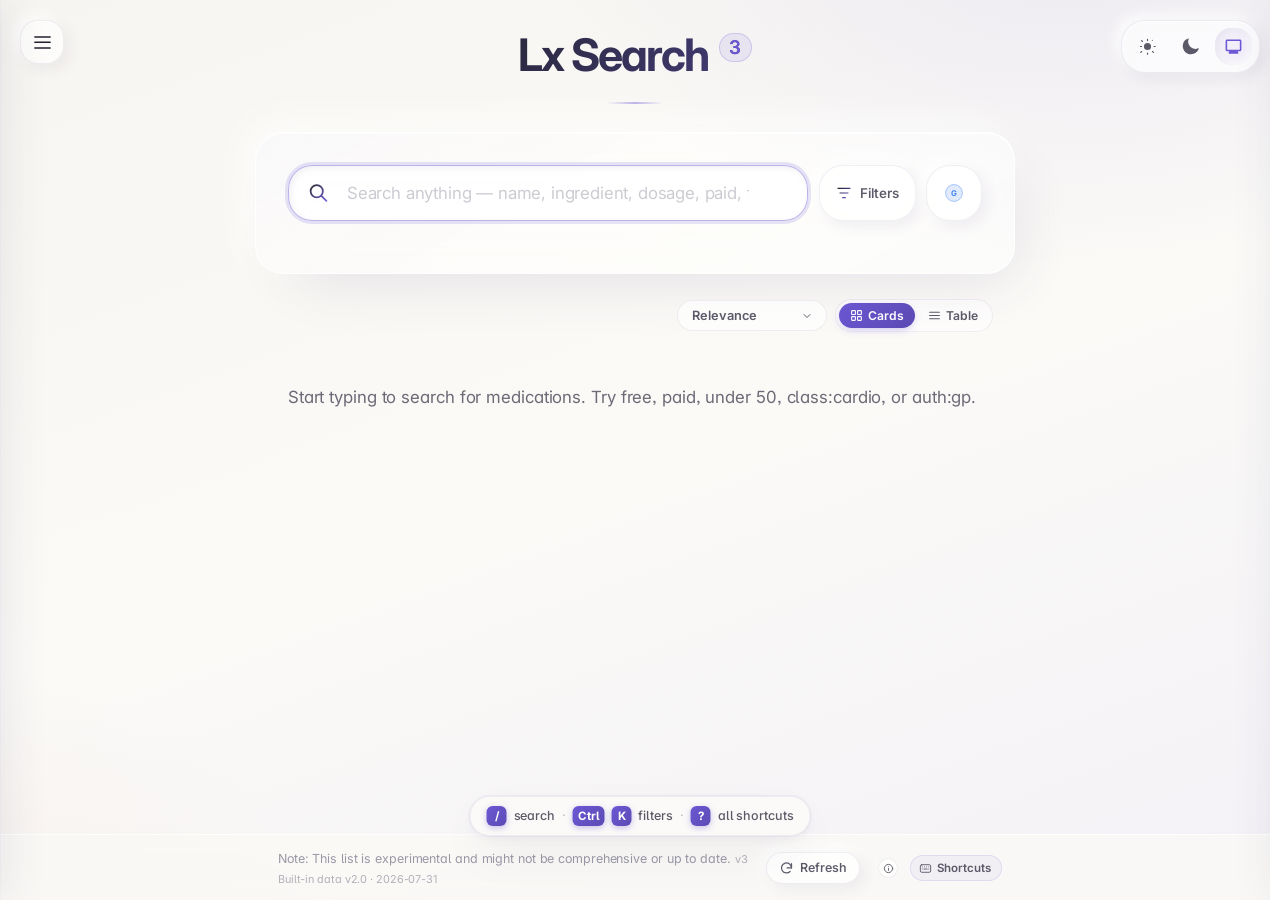
==== commit 479debdf: "feat: Lx Search v3 with updatable JSON data, faster search, mobile and bug fixes Data - Keep the bu" ====
--- a/index.html
+++ b/index.html
@@ -2,10 +2,17 @@
 <html lang="en">
 <head>
     <meta charset="UTF-8">
-    <meta name="viewport" content="width=device-width, initial-scale=1.0">
+    <meta name="viewport" content="width=device-width, initial-scale=1, viewport-fit=cover">
+    <meta name="color-scheme" content="dark light">
+    <meta name="theme-color" content="#0a0911">
+    <link rel="manifest" href="manifest.json">
+    <link rel="icon" type="image/png" href="icon-192.png">
+    <link rel="preload" href="src/original.html" as="fetch" crossorigin="anonymous">
     <title>Lx Search</title>
+    <style>html{background:#0a0911}@media (prefers-color-scheme: light){html{background:#f7f5f1}}</style>
 </head>
 <body>
+    <script src="js/v3-patches.js"></script>
     <script src="js/bootstrap.js"></script>
 </body>
 </html>
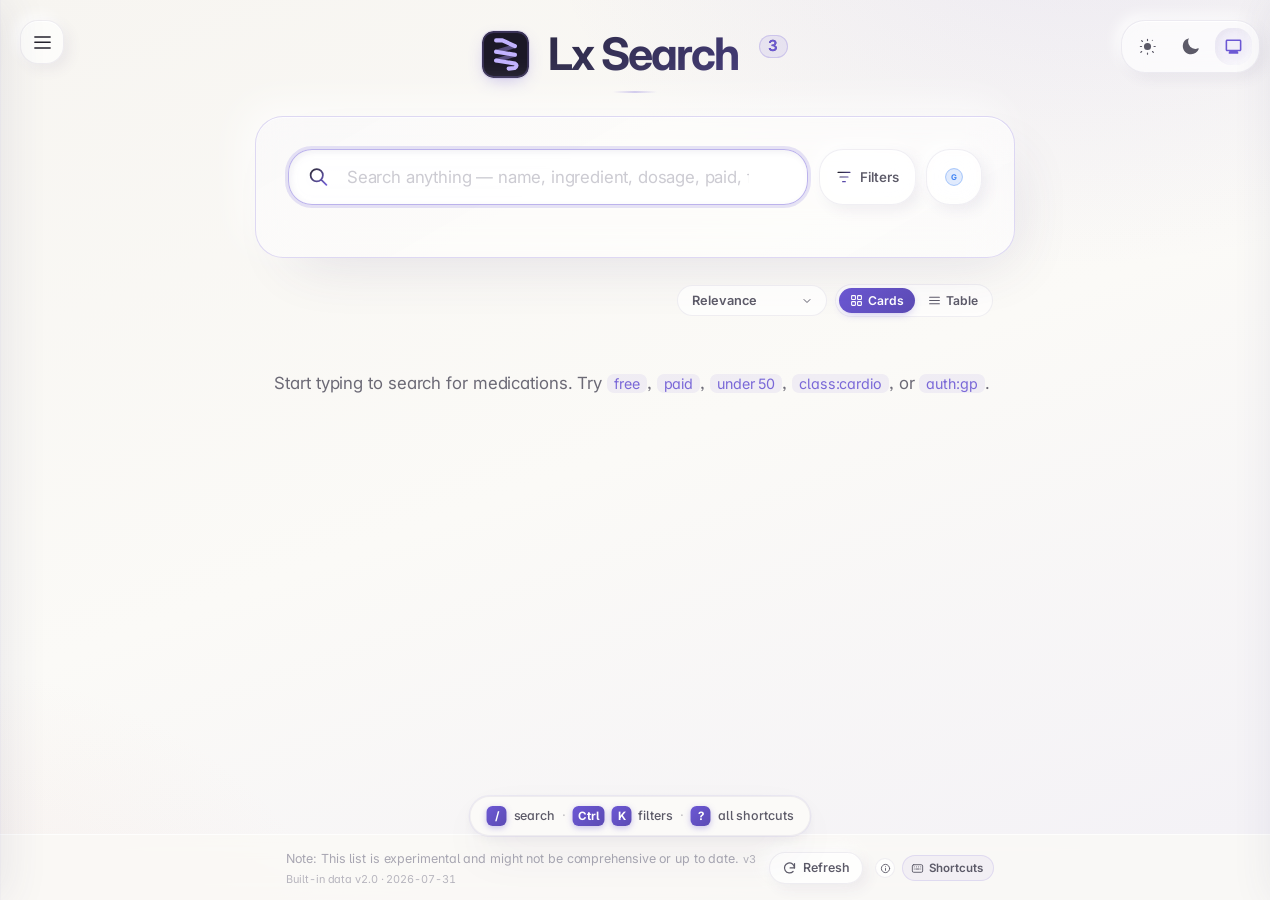
==== commit a59d006b: "style: visual pass and logo update - Restore the spring logo as favicon.svg (tab, PWA and title mark" ====
--- a/index.html
+++ b/index.html
@@ -6,7 +6,8 @@
     <meta name="color-scheme" content="dark light">
     <meta name="theme-color" content="#0a0911">
     <link rel="manifest" href="manifest.json">
-    <link rel="icon" type="image/png" href="icon-192.png">
+    <link rel="icon" type="image/svg+xml" href="favicon.svg">
+    <link rel="apple-touch-icon" href="icon-spring.jpg">
     <link rel="preload" href="src/original.html" as="fetch" crossorigin="anonymous">
     <title>Lx Search</title>
     <style>html{background:#0a0911}@media (prefers-color-scheme: light){html{background:#f7f5f1}}</style>
